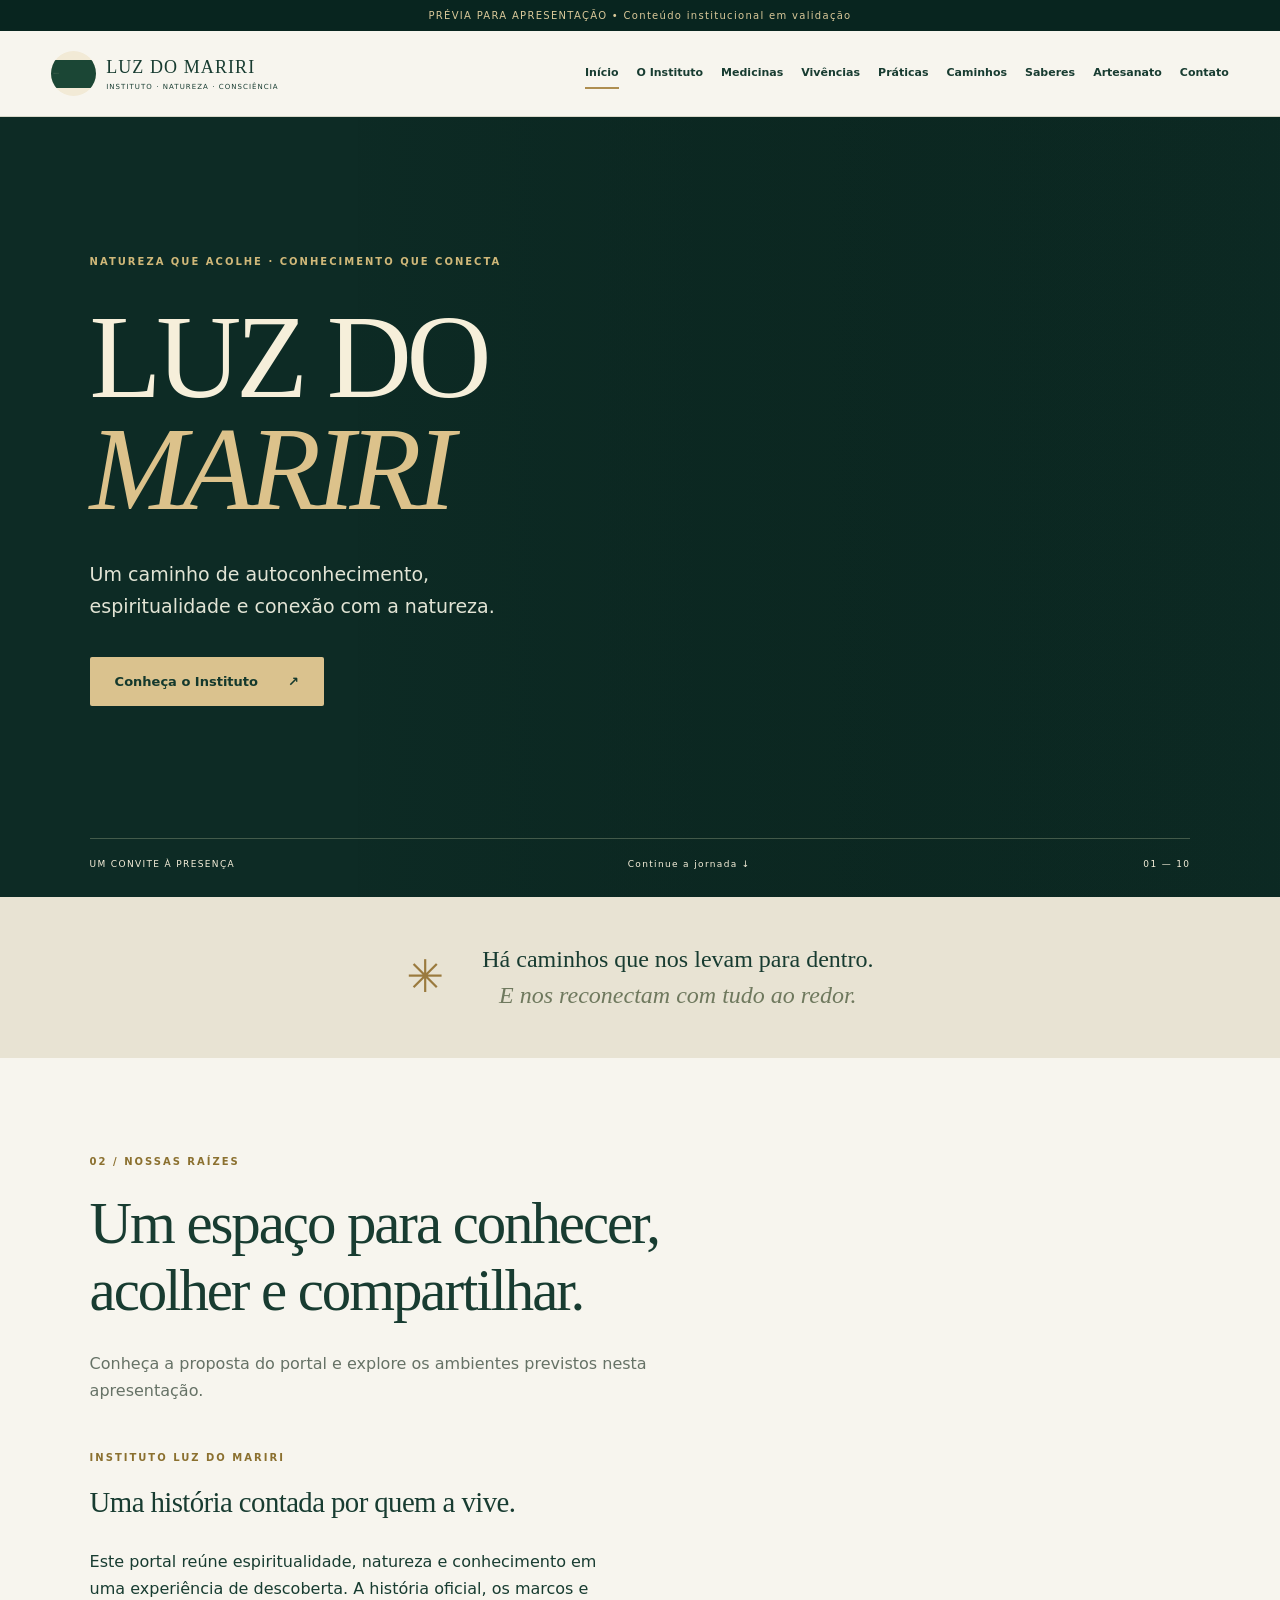
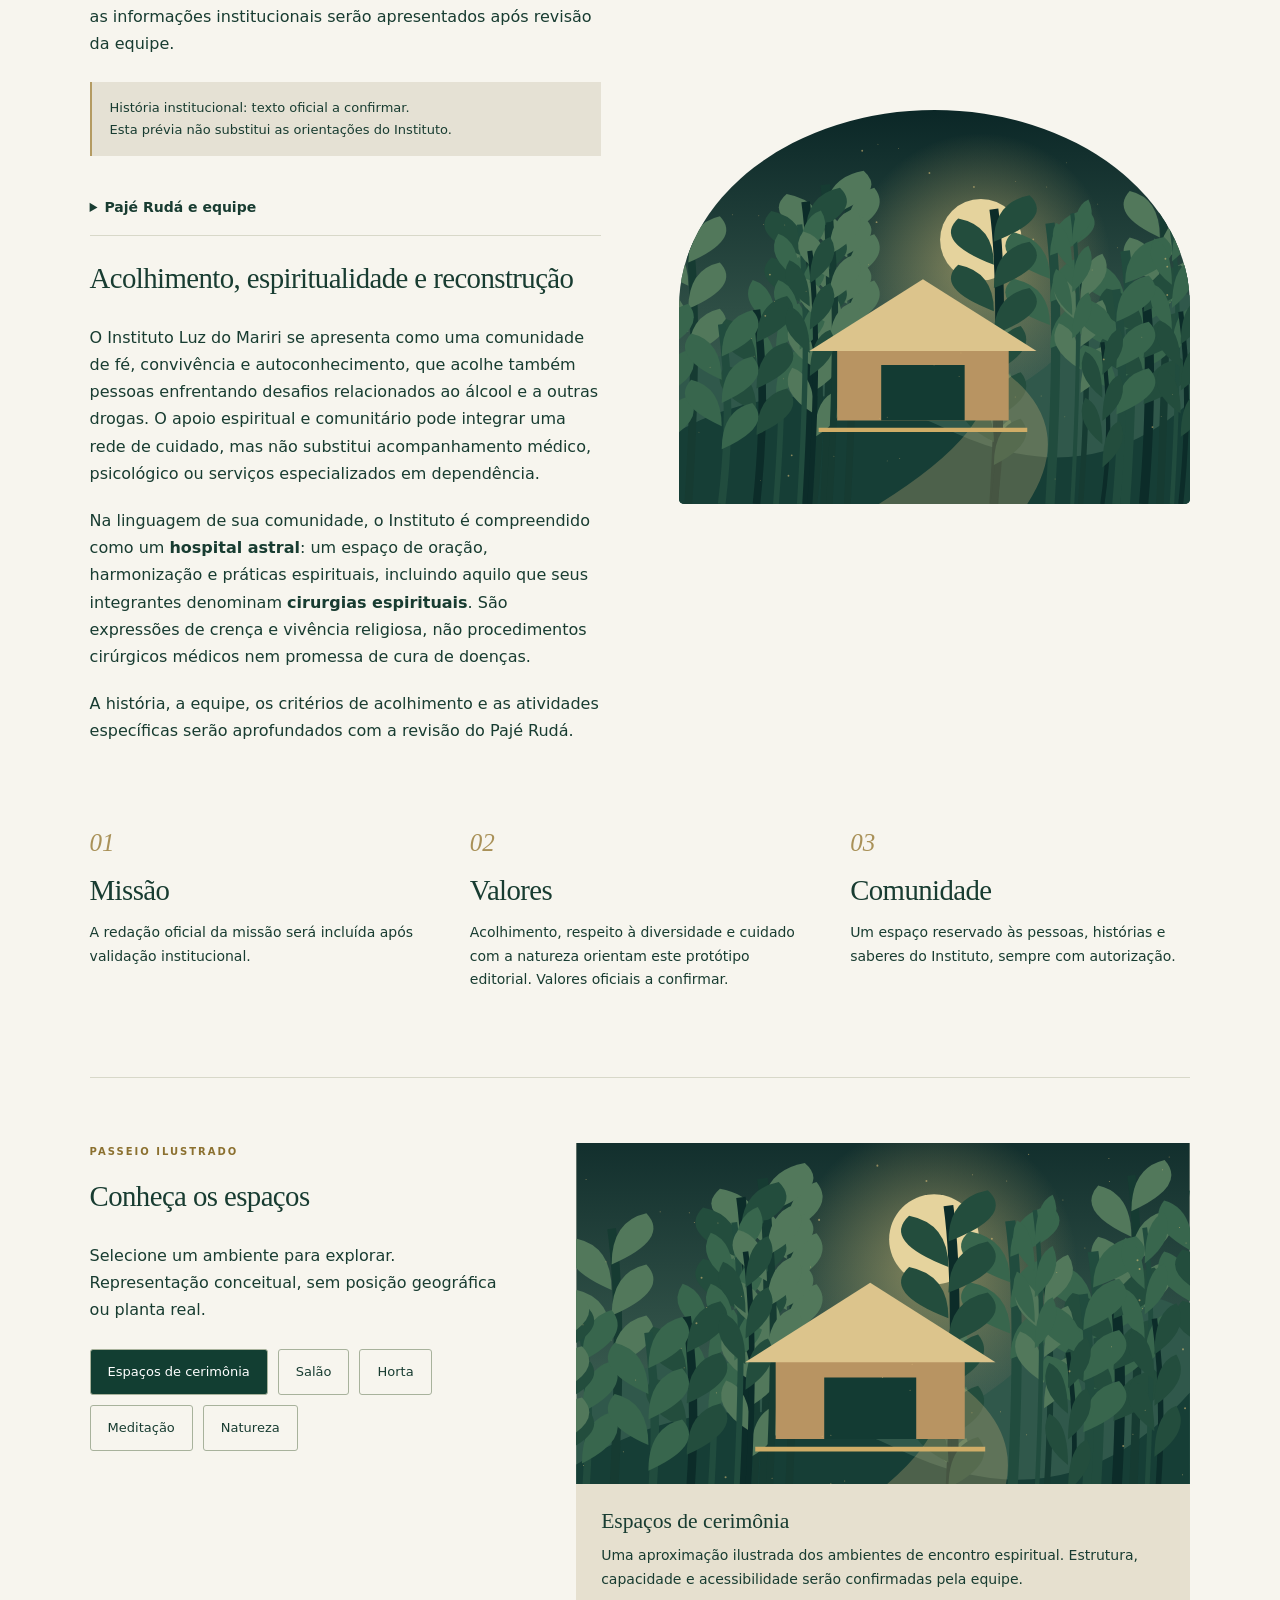
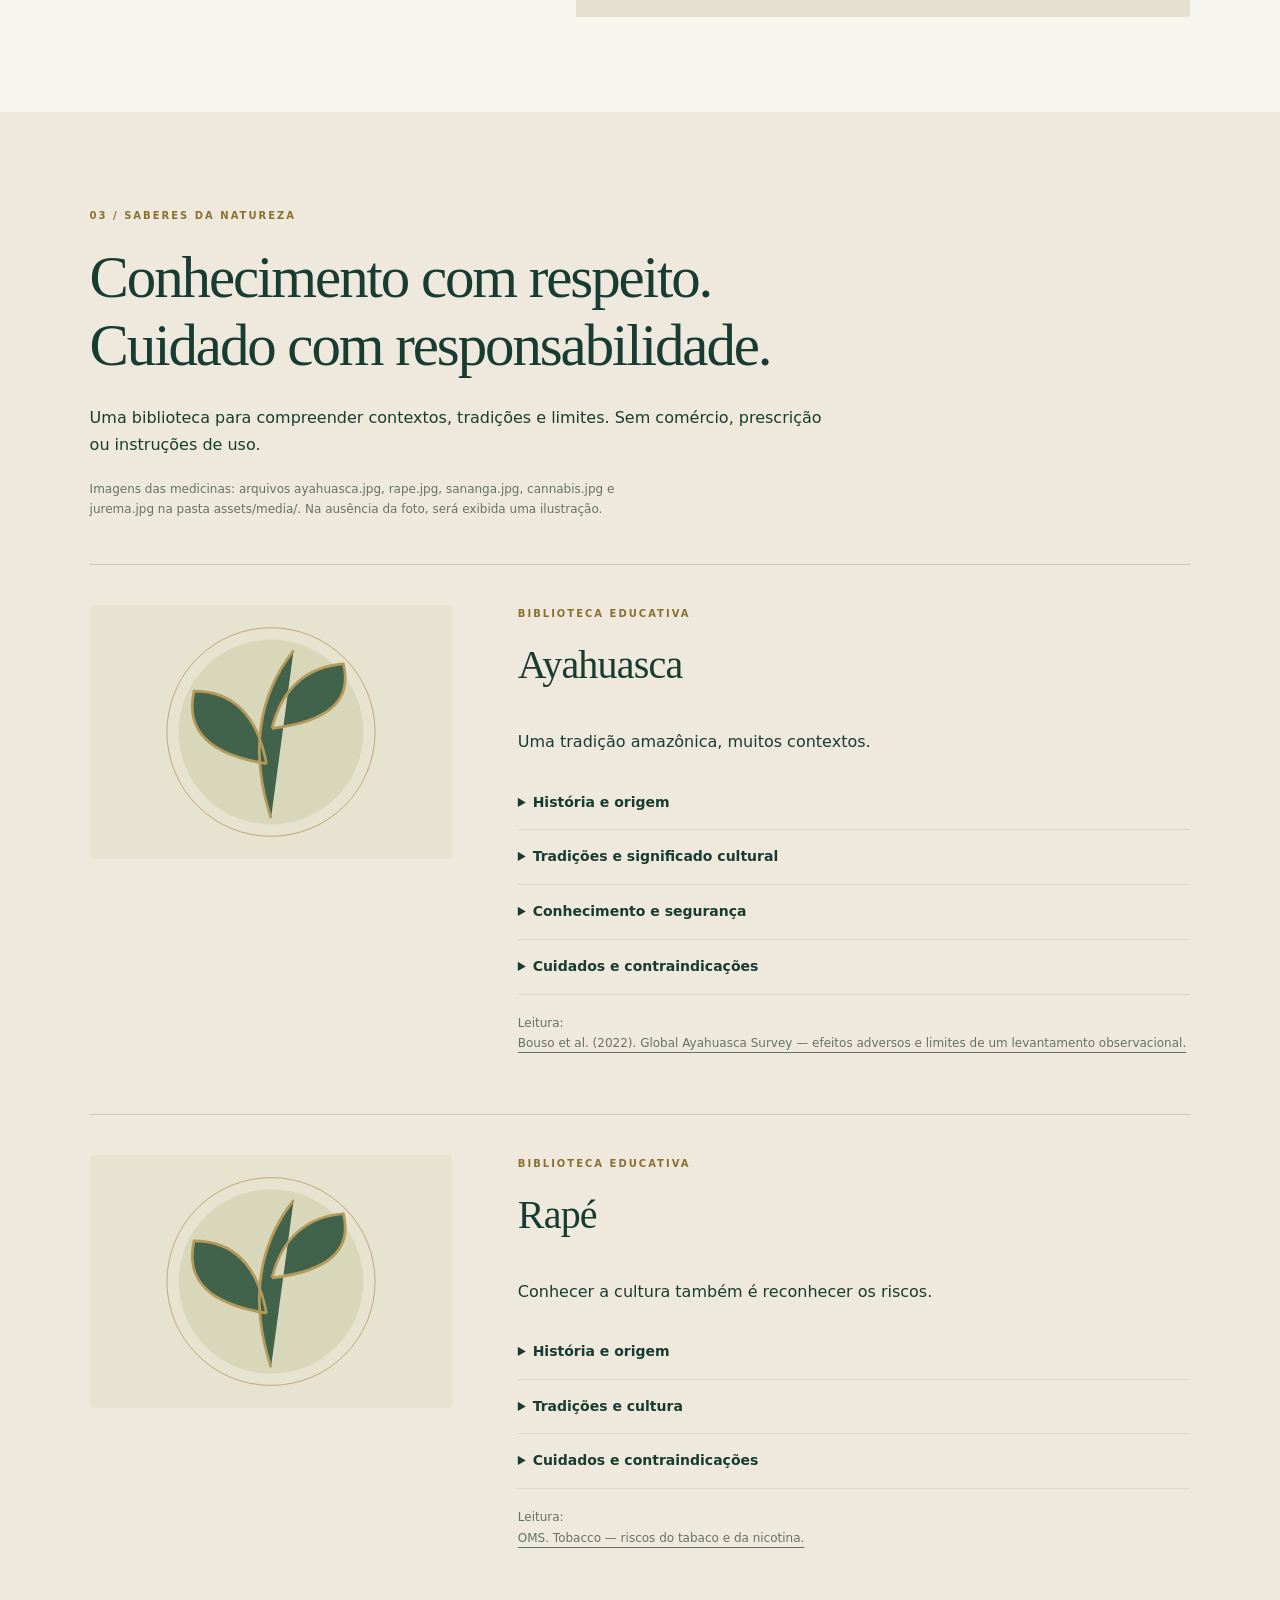
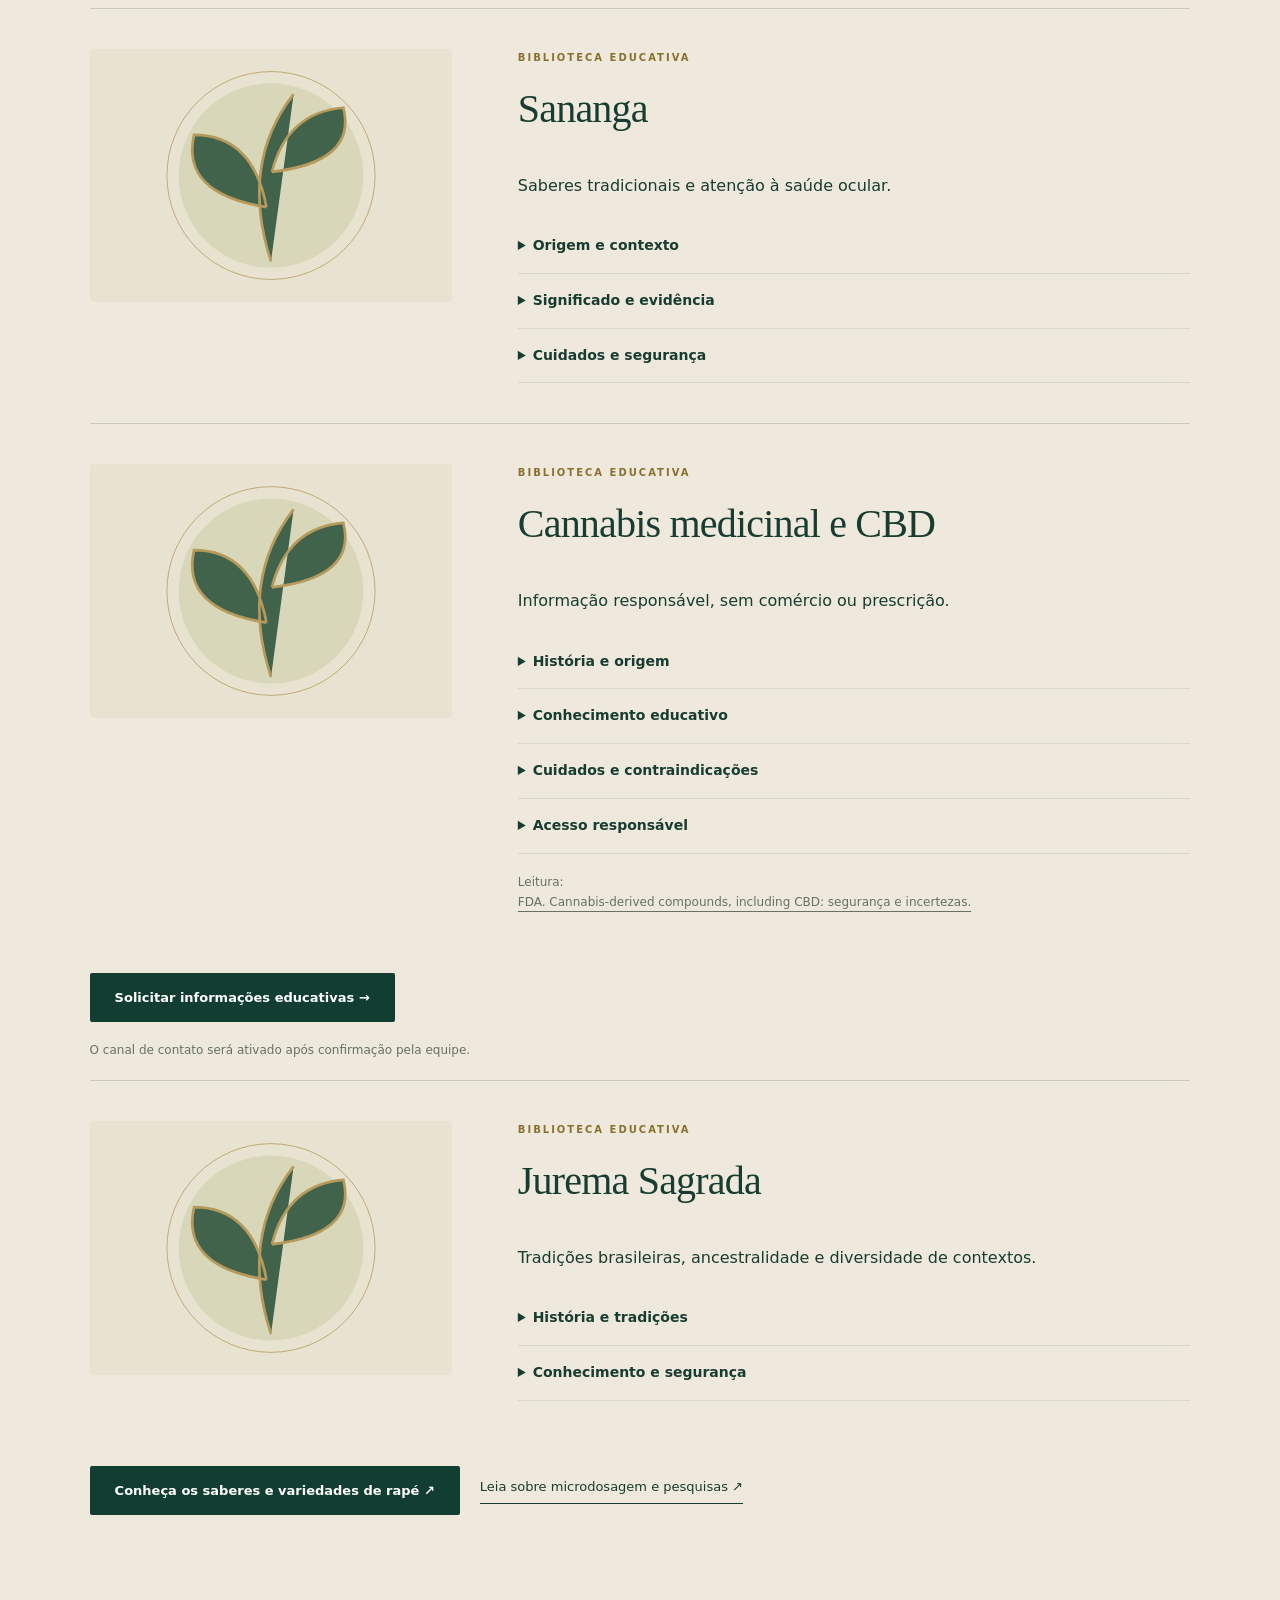
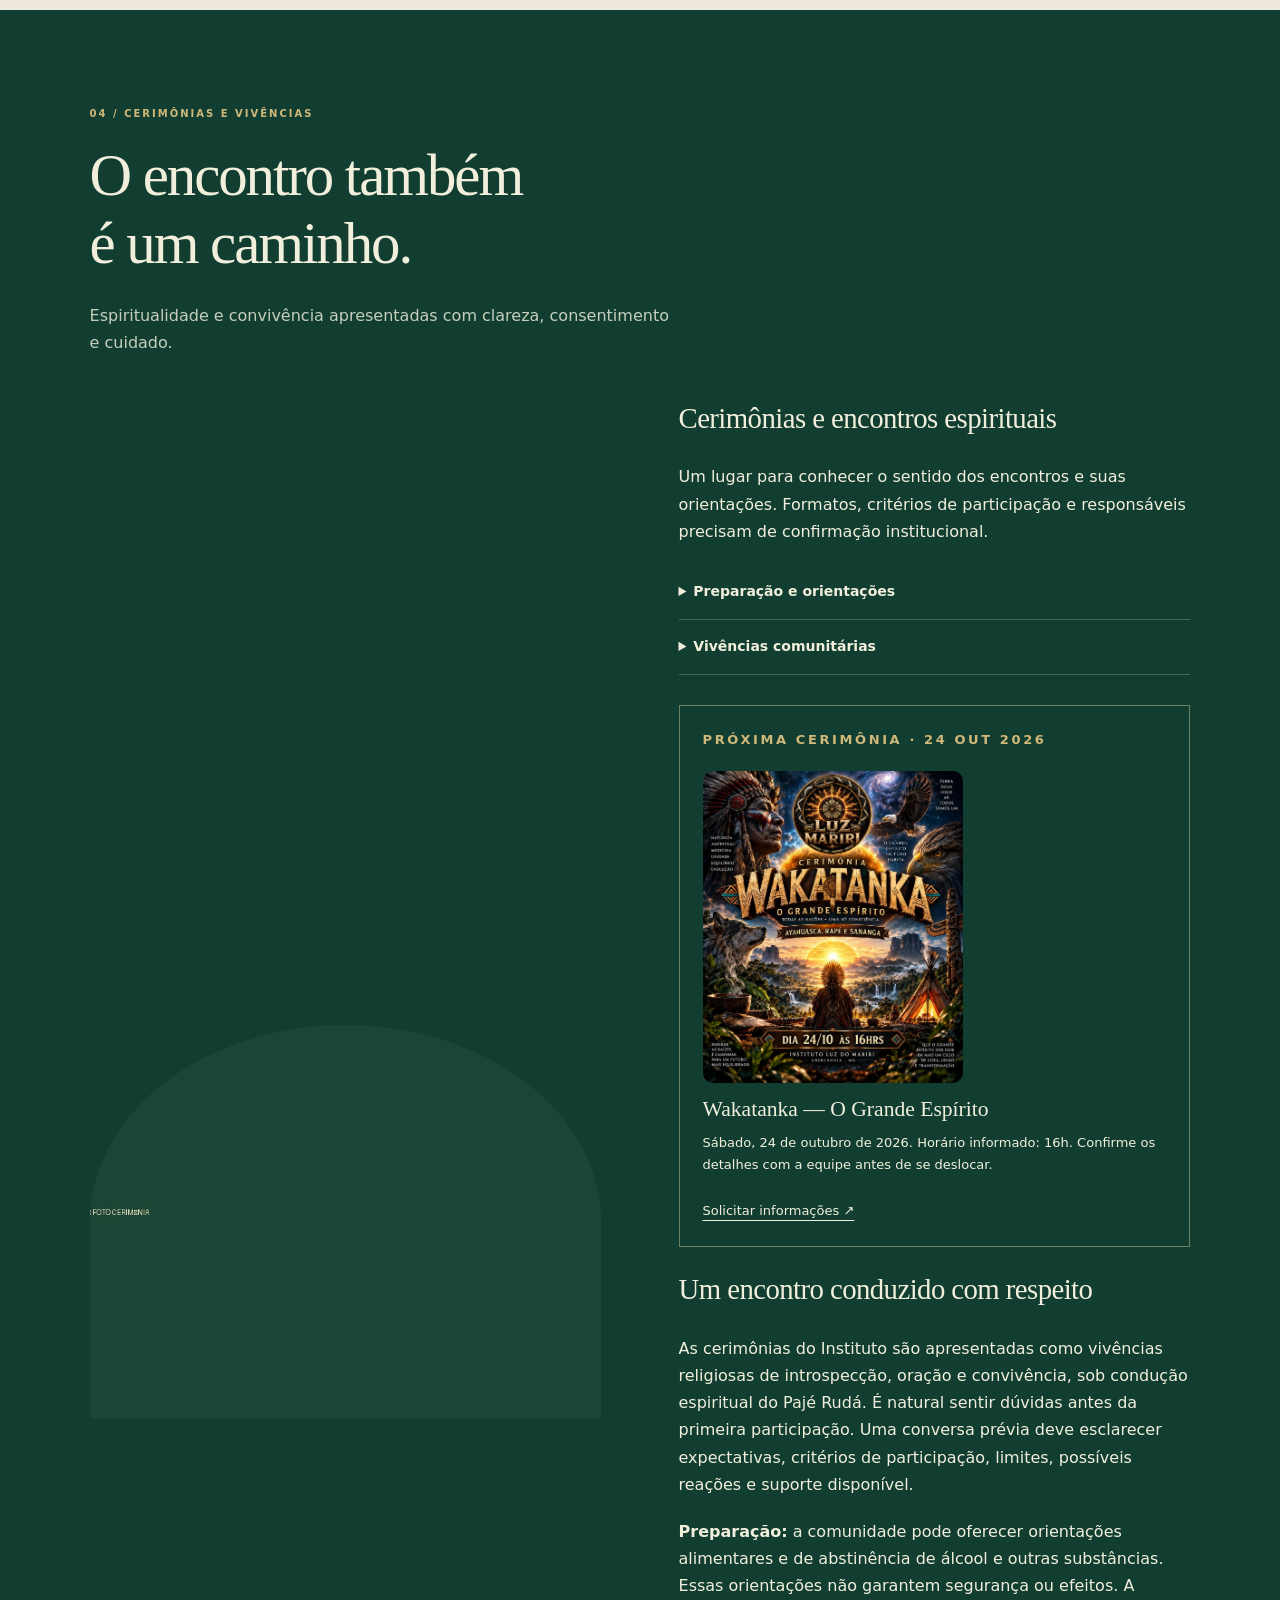
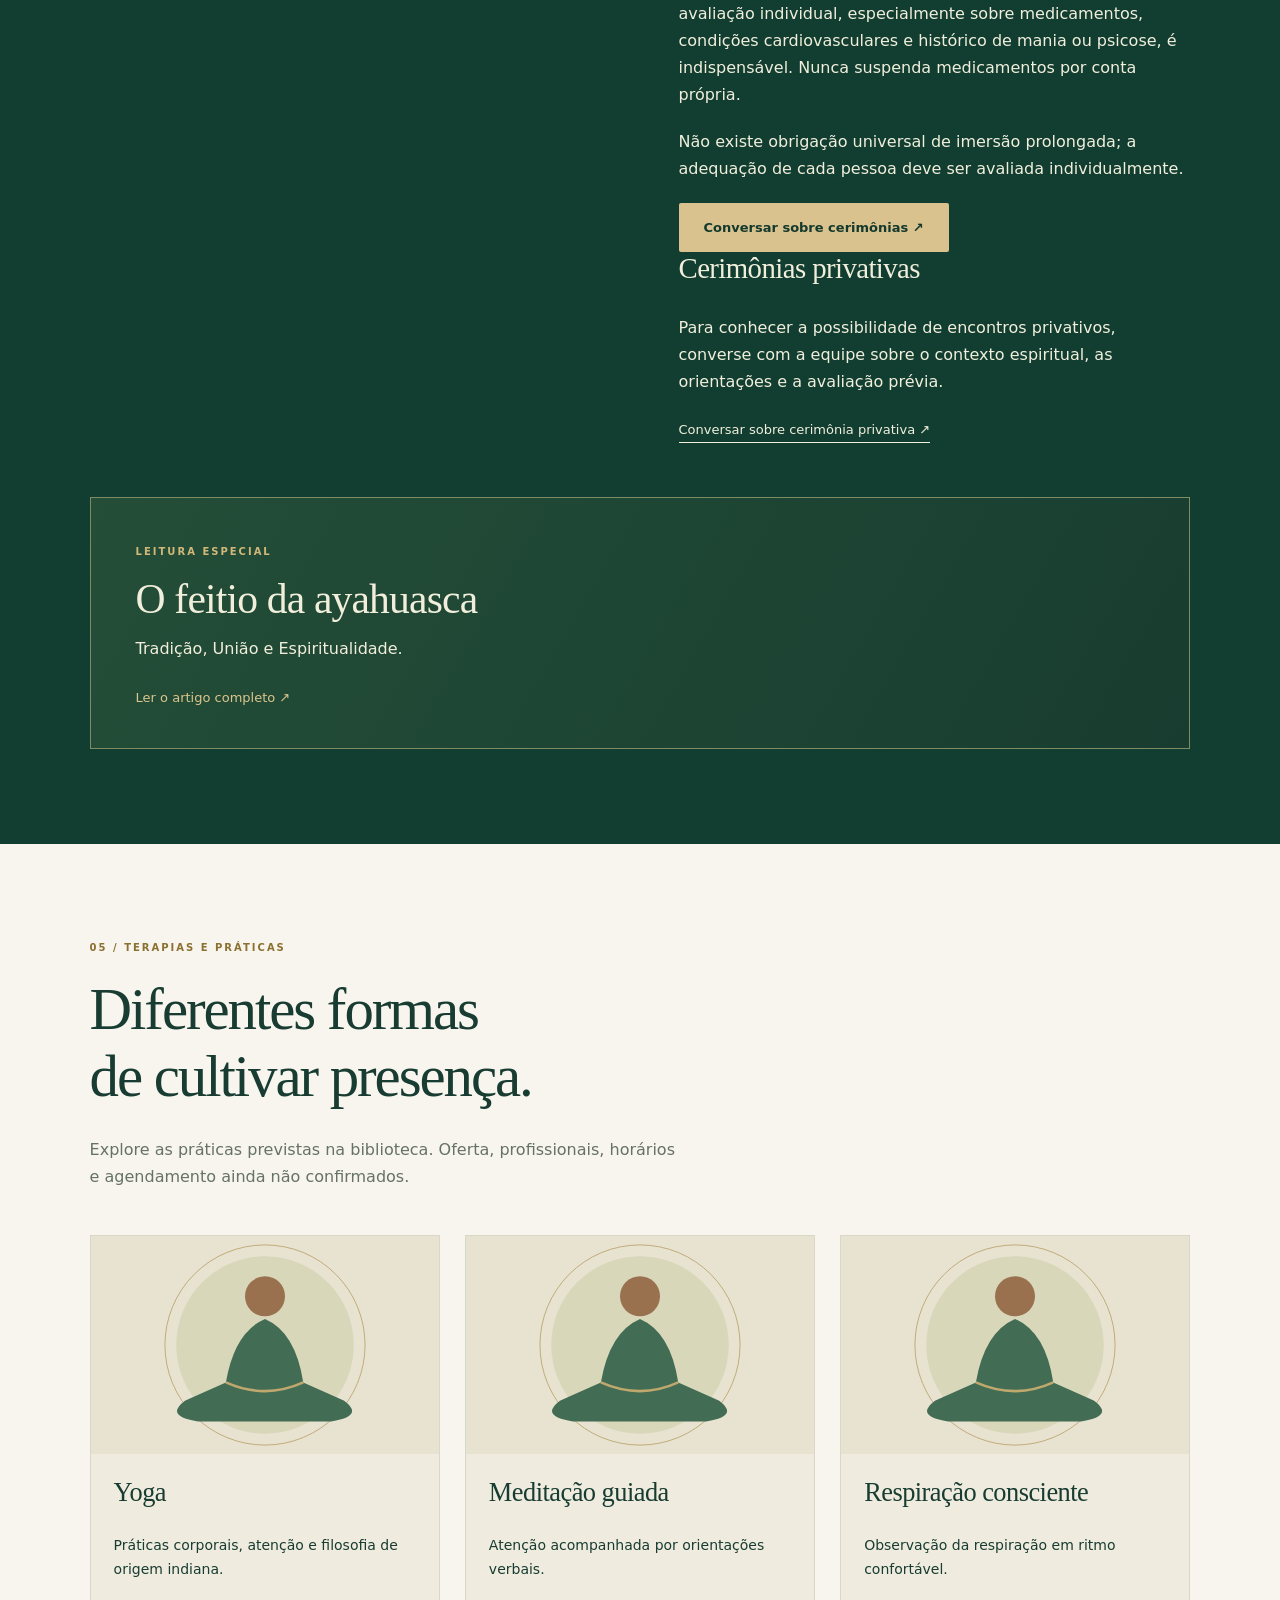
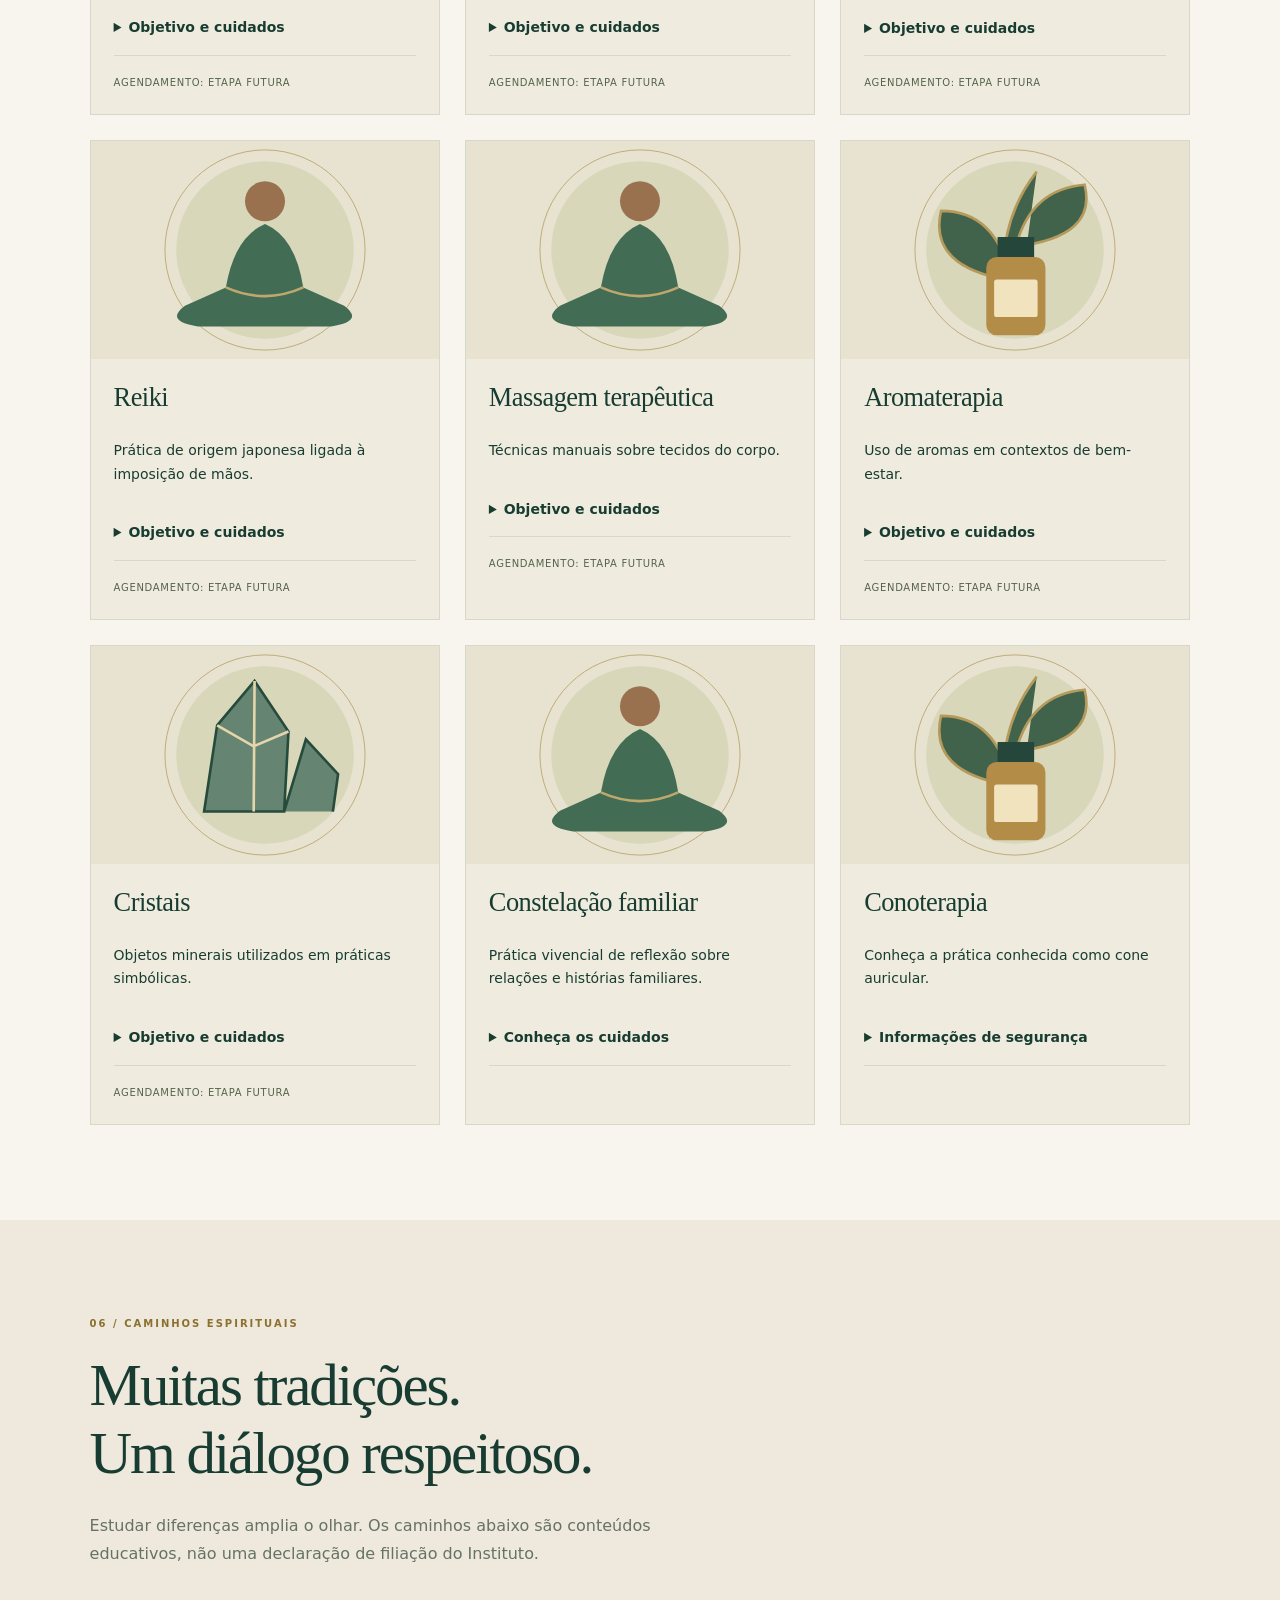
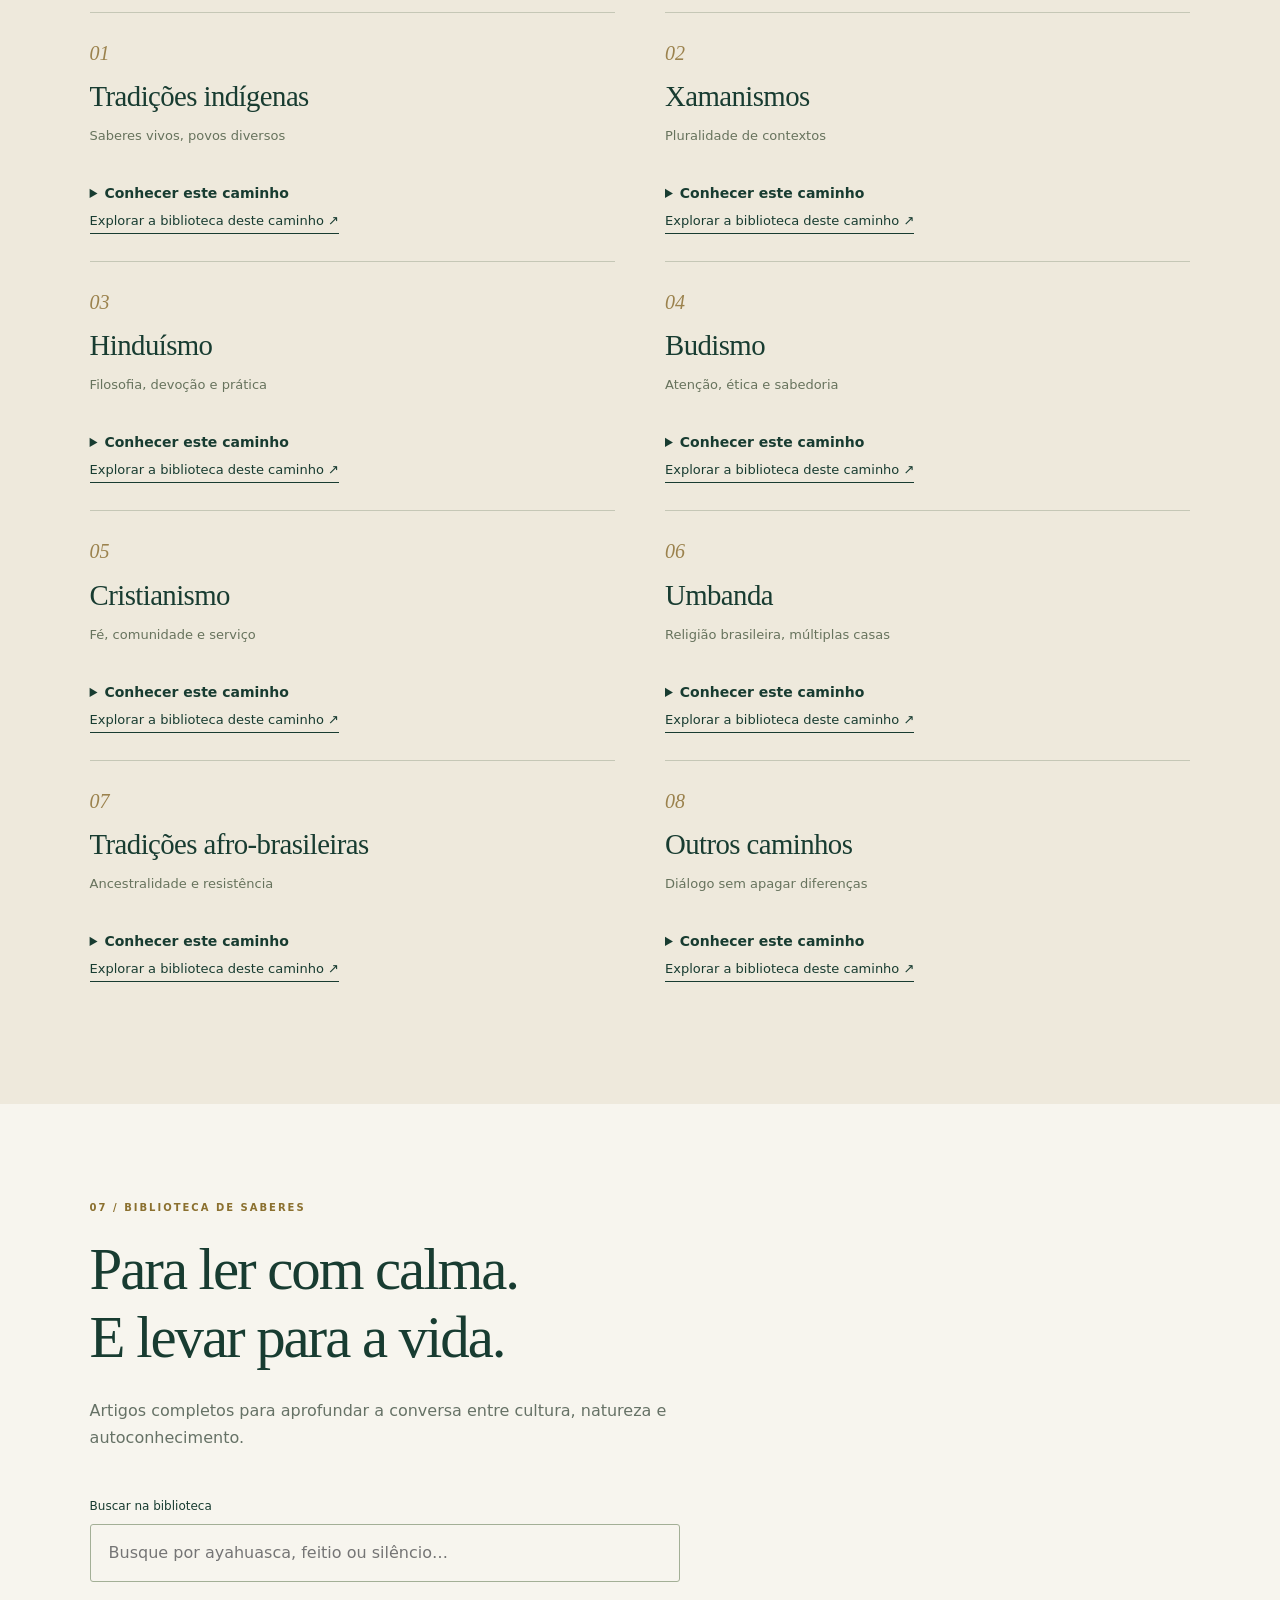
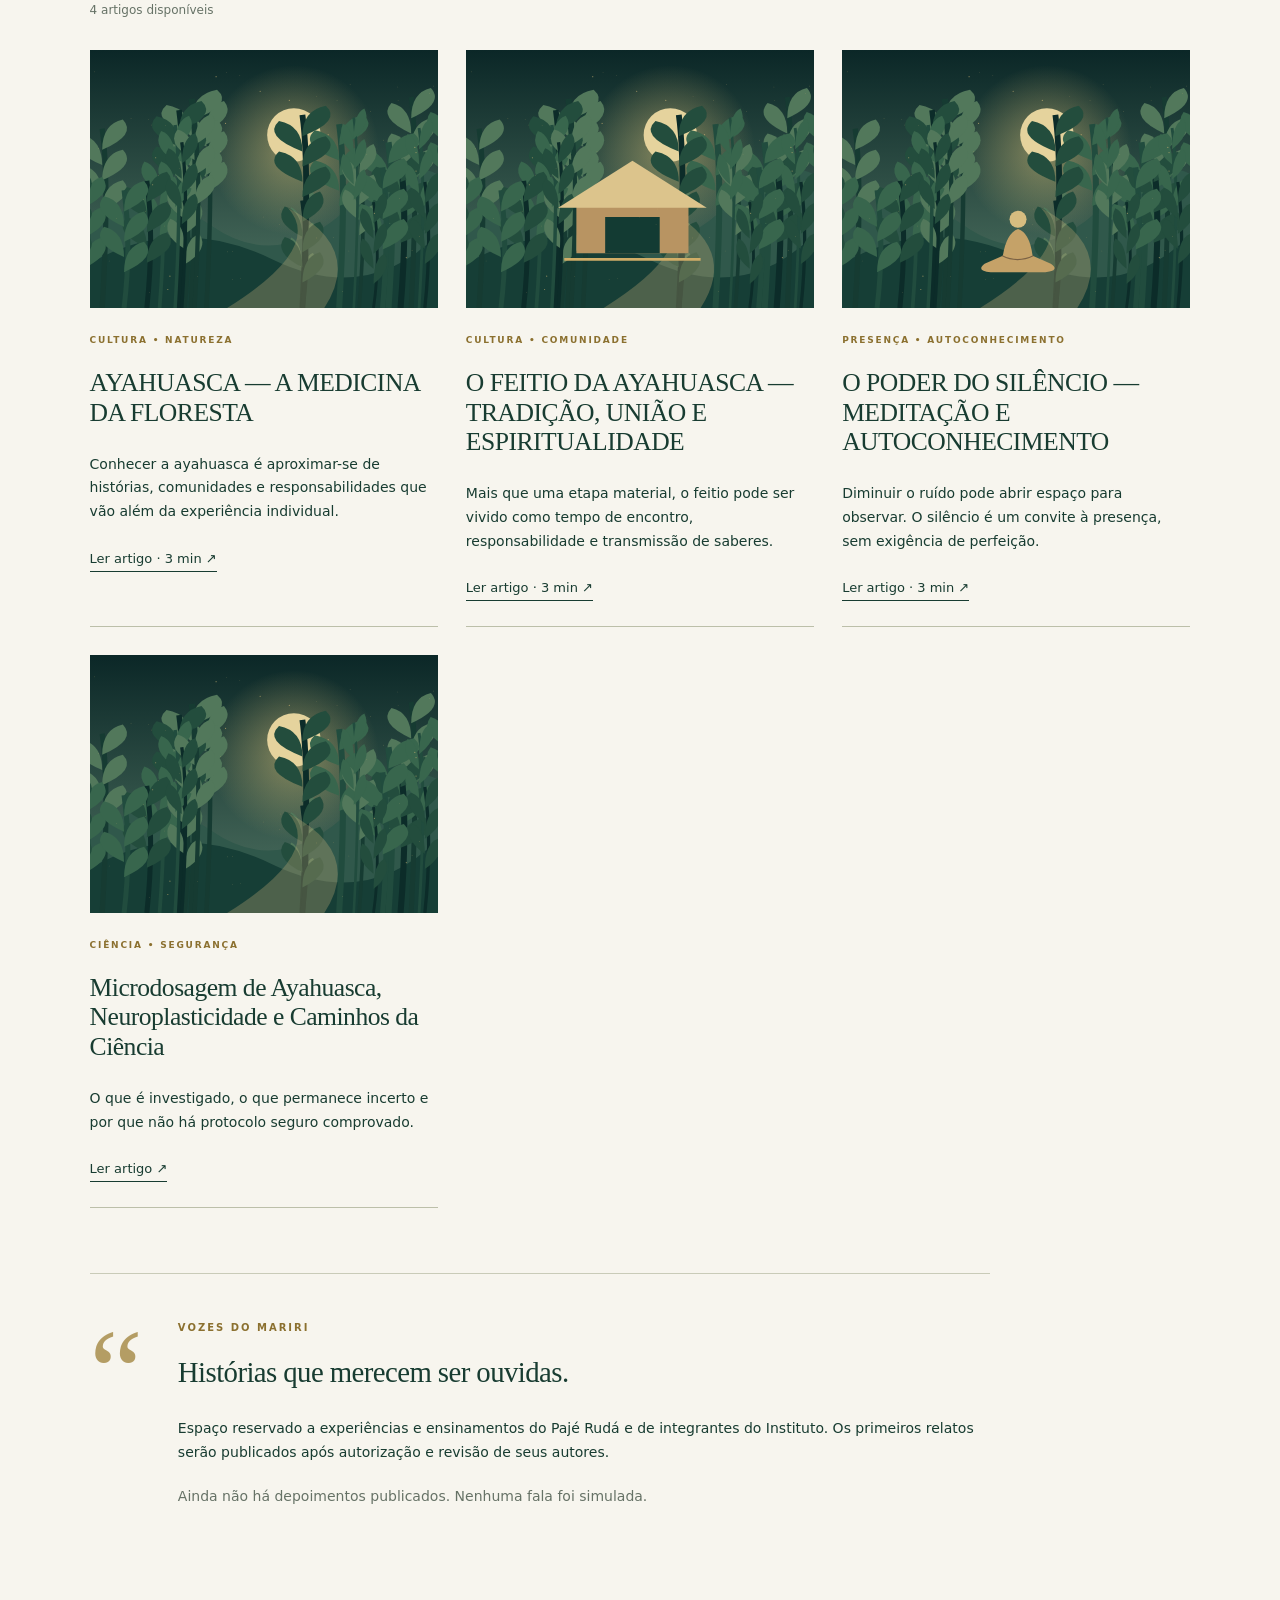
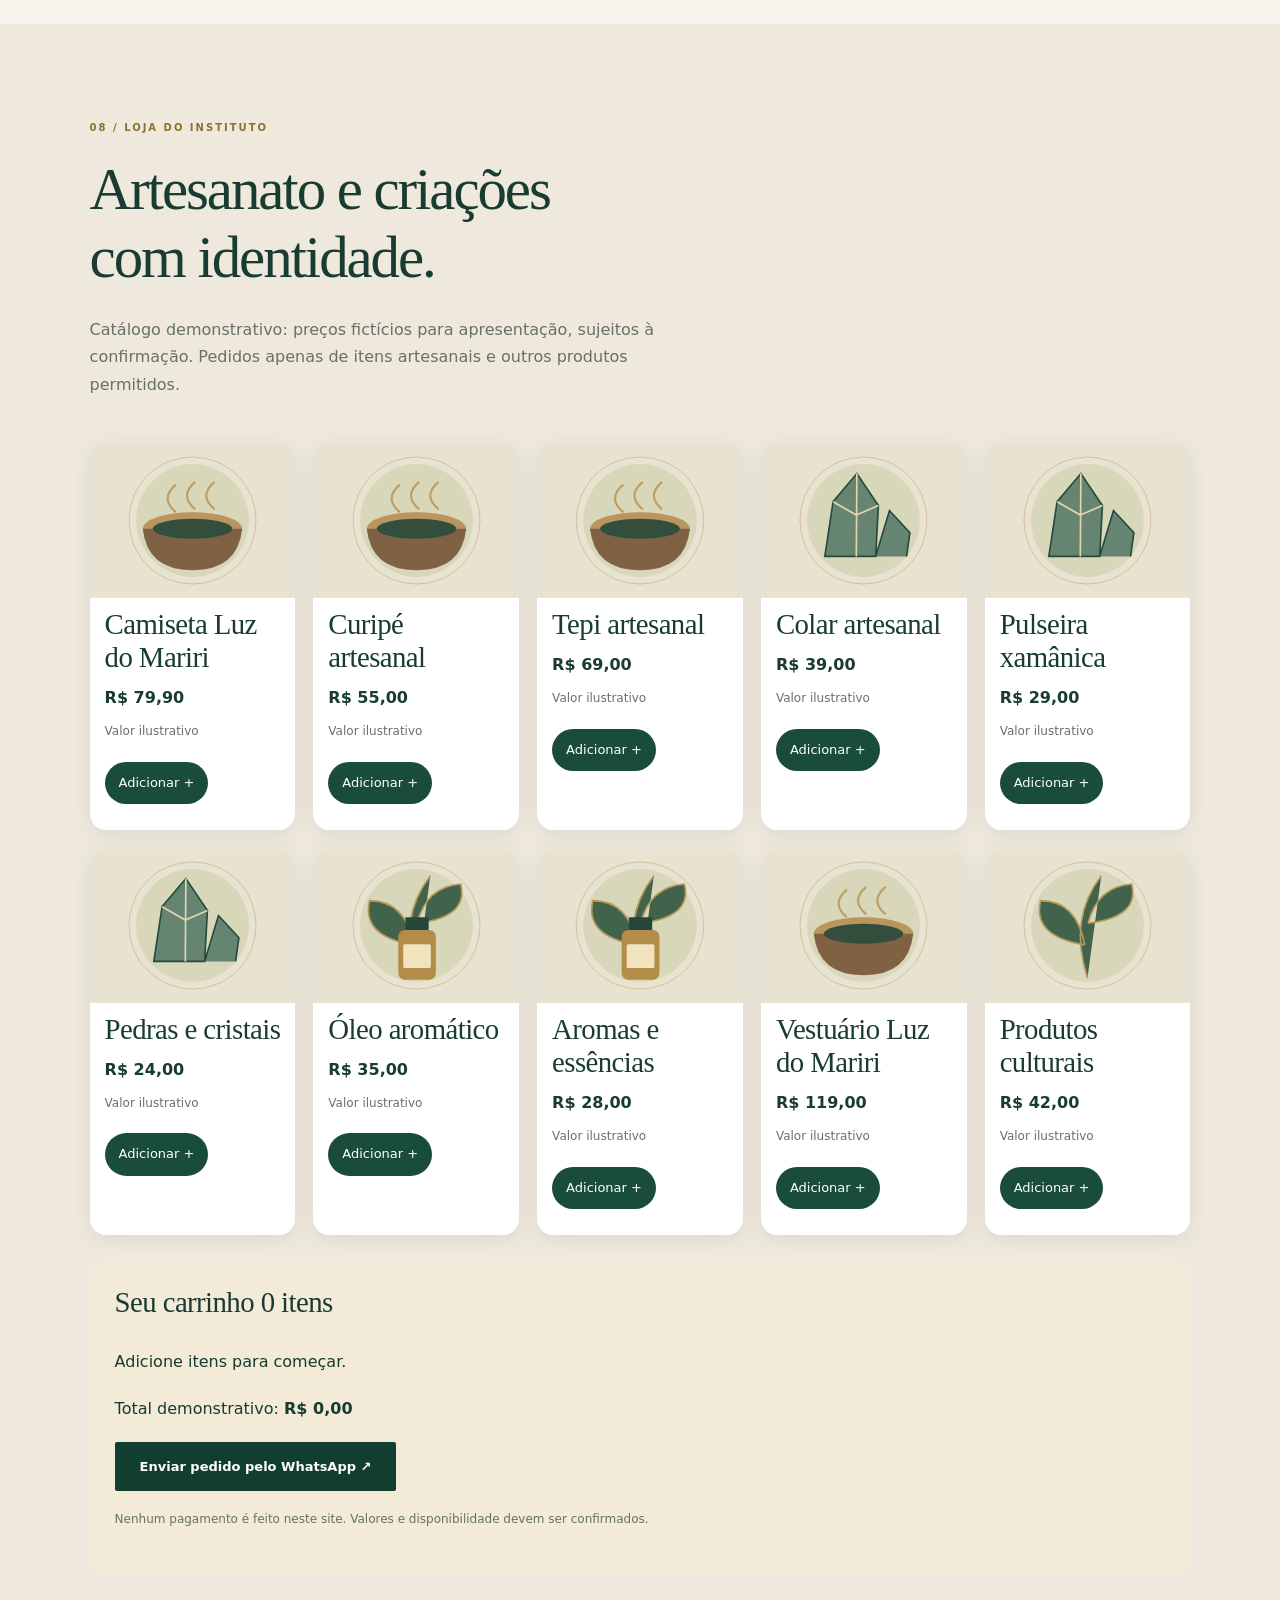
==== index.html @ 5549c4c9 "Add files via upload" ====
<!DOCTYPE html>

<html lang="pt-BR"><head><meta charset="utf-8"/><meta content="width=device-width, initial-scale=1" name="viewport"/><meta content="Um caminho de autoconhecimento, espiritualidade e conexão com a natureza. Explore o Instituto, a biblioteca." name="description"/><meta content="#123e32" name="theme-color"/><meta content="Portal Instituto Luz do Mariri | Luz do Mariri" property="og:title"/><meta content="Um caminho de autoconhecimento, espiritualidade e conexão com a natureza. Explore o Instituto, a biblioteca." property="og:description"/><meta content="website" property="og:type"/><title>Portal Instituto Luz do Mariri | Luz do Mariri</title><link href="assets/illustrations/leaf.svg" rel="icon" type="image/svg+xml"/><link href="css/style.css" rel="stylesheet"/><script defer="" src="js/app.js"></script></head><body><a class="skip" href="#conteudo">Pular para o conteúdo</a><div class="prototype">PRÉVIA PARA APRESENTAÇÃO <span>• Conteúdo institucional em validação</span></div><header class="site-header"><a class="brand" href="index.html"><img alt="Logotipo Luz do Mariri" class="brand-logo" data-fallback="assets/media/logo-mariri.jpg" height="560" src="assets/media/logo.jpg" width="900"/><span>LUZ DO MARIRI<small>INSTITUTO · NATUREZA · CONSCIÊNCIA</small></span></a><button aria-controls="menu" aria-expanded="false" class="menu-toggle">Menu ☰</button><nav aria-label="Navegação principal" id="menu"><a href="index.html#inicial">Início</a><a href="index.html#instituto">O Instituto</a><a href="index.html#medicinas">Medicinas</a><a href="index.html#vivencias">Vivências</a><a href="index.html#praticas">Práticas</a><a href="index.html#caminhos">Caminhos</a><a href="index.html#biblioteca">Saberes</a><a href="index.html#artesanato">Artesanato</a><a href="index.html#contato">Contato</a></nav></header><main id="conteudo"><section class="hero" id="inicial"><div aria-label="Paisagem natural em fotografia ilustrativa" class="hero-art" role="img"></div><div class="hero-content"><p class="eyebrow">NATUREZA QUE ACOLHE · CONHECIMENTO QUE CONECTA</p><h1>LUZ DO<br/><em>MARIRI</em></h1><p>Um caminho de autoconhecimento, espiritualidade e conexão com a natureza.</p><div class="actions"><a class="button" href="#instituto">Conheça o Instituto <span>↗</span></a></div></div><div class="hero-foot"><span>UM CONVITE À PRESENÇA</span><a href="#instituto">Continue a jornada ↓</a><span>01 — 10</span></div></section><div class="manifesto"><span>✳</span><p>Há caminhos que nos levam para dentro.<br/><em>E nos reconectam com tudo ao redor.</em></p></div><section class="section light" id="instituto"><div class="section-heading"><p class="eyebrow">02 / Nossas raízes</p><h2>Um espaço para conhecer,<br/>acolher e compartilhar.</h2><p>Conheça a proposta do portal e explore os ambientes previstos nesta apresentação.</p></div><div class="split"><div><p class="eyebrow">INSTITUTO LUZ DO MARIRI</p><h3>Uma história contada por quem a vive.</h3><p>Este portal reúne espiritualidade, natureza e conhecimento em uma experiência de descoberta. A história oficial, os marcos e as informações institucionais serão apresentados após revisão da equipe.</p><div class="note">História institucional: texto oficial a confirmar.<br/>Esta prévia não substitui as orientações do Instituto.</div><details><summary>Pajé Rudá e equipe</summary><div><p>Pajé Rudá é a referência indicada para a apresentação deste projeto. Sua biografia, imagem e os perfis dos integrantes serão incluídos com validação e autorização. Não há retratos ou depoimentos simulados nesta versão.</p></div></details><div class="institutional-extra"><h3>Acolhimento, espiritualidade e reconstrução</h3><p>O Instituto Luz do Mariri se apresenta como uma comunidade de fé, convivência e autoconhecimento, que acolhe também pessoas enfrentando desafios relacionados ao álcool e a outras drogas. O apoio espiritual e comunitário pode integrar uma rede de cuidado, mas não substitui acompanhamento médico, psicológico ou serviços especializados em dependência.</p><p>Na linguagem de sua comunidade, o Instituto é compreendido como um <strong>hospital astral</strong>: um espaço de oração, harmonização e práticas espirituais, incluindo aquilo que seus integrantes denominam <strong>cirurgias espirituais</strong>. São expressões de crença e vivência religiosa, não procedimentos cirúrgicos médicos nem promessa de cura de doenças.</p><p>A história, a equipe, os critérios de acolhimento e as atividades específicas serão aprofundados com a revisão do Pajé Rudá.</p></div></div><img alt="Representação artística de um espaço de encontro na floresta, não é uma imagem real do Instituto" class="rounded" height="850" loading="lazy" src="assets/illustrations/temple.svg" width="1200"/></div><div class="values" id="valores"><div><span>01</span><h3>Missão</h3><p>A redação oficial da missão será incluída após validação institucional.</p></div><div><span>02</span><h3>Valores</h3><p>Acolhimento, respeito à diversidade e cuidado com a natureza orientam este protótipo editorial. Valores oficiais a confirmar.</p></div><div><span>03</span><h3>Comunidade</h3><p>Um espaço reservado às pessoas, histórias e saberes do Instituto, sempre com autorização.</p></div></div><div class="tour"><div><p class="eyebrow">PASSEIO ILUSTRADO</p><h3>Conheça os espaços</h3><p>Selecione um ambiente para explorar. Representação conceitual, sem posição geográfica ou planta real.</p><div aria-label="Ambientes" class="tour-tabs" role="group"><button aria-pressed="true" data-space="cerimonia">Espaços de cerimônia</button><button aria-pressed="false" data-space="salao">Salão</button><button aria-pressed="false" data-space="horta">Horta</button><button aria-pressed="false" data-space="meditacao">Meditação</button><button aria-pressed="false" data-space="natureza">Natureza</button></div></div><div class="tour-scene"><img alt="Espaço de cerimônia conceitual" height="850" id="tour-image" src="assets/illustrations/temple.svg" width="1200"/><div aria-live="polite" id="tour-description"><h4>Espaços de cerimônia</h4><p>Uma aproximação ilustrada dos ambientes de encontro espiritual. Estrutura, capacidade e acessibilidade serão confirmadas pela equipe.</p></div></div></div></section><section class="section cream" id="medicinas"><div class="section-heading"><p class="eyebrow">03 / Saberes da natureza</p><h2>Conhecimento com respeito.<br/>Cuidado com responsabilidade.</h2><p>Uma biblioteca para compreender contextos, tradições e limites. Sem comércio, prescrição ou instruções de uso.</p><p class="fine media-help">Imagens das medicinas: arquivos ayahuasca.jpg, rape.jpg, sananga.jpg, cannabis.jpg e jurema.jpg na pasta assets/media/. Na ausência da foto, será exibida uma ilustração.</p></div><article class="medicine"><img alt="Imagem educativa sobre Ayahuasca" data-fallback="assets/illustrations/leaf.svg" height="280" loading="lazy" src="assets/media/ayahuasca.jpg" width="400"/><div><p class="eyebrow">Biblioteca educativa</p><h3>Ayahuasca</h3><p>Uma tradição amazônica, muitos contextos.</p><details><summary>História e origem</summary><div><p>Bebida psicoativa de origem amazônica, associada a diferentes povos e territórios. Seus usos têm trajetórias próprias; não existe uma única tradição indígena que represente todas as demais. No Brasil, também integra caminhos religiosos que se organizaram no século XX.</p></div></details><details><summary>Tradições e significado cultural</summary><div><p>Em determinadas comunidades, participa de rituais de aprendizagem, espiritualidade e vínculos coletivos. Os sentidos atribuídos à experiência dependem da cultura, da comunidade e da história de cada pessoa. A expressão “medicina” tem aqui sentido tradicional, sem promessa de tratamento.</p></div></details><details><summary>Conhecimento e segurança</summary><div><p>Pode produzir alterações intensas de percepção e emoções. Há relatos de náusea, vômito e sofrimento psicológico. Pesquisas clínicas não permitem garantir benefício individual nem transformar uma cerimônia em tratamento médico.</p></div></details><details><summary>Cuidados e contraindicações</summary><div><p>Há risco de interações graves com medicamentos e outras substâncias. Histórico de psicose ou mania, condições cardiovasculares, gestação e amamentação exigem atenção clínica; esta página não determina aptidão. Não interrompa medicações para participar. Procure avaliação profissional e informações sobre triagem, acompanhamento e resposta a emergências.</p></div></details><p class="fine">Leitura: <a href="https://journals.plos.org/globalpublichealth/article?id=10.1371/journal.pgph.0000438" rel="noopener noreferrer" target="_blank">Bouso et al. (2022). Global Ayahuasca Survey — efeitos adversos e limites de um levantamento observacional.</a></p></div></article><article class="medicine"><img alt="Imagem educativa sobre Rapé" data-fallback="assets/illustrations/leaf.svg" height="280" loading="lazy" src="assets/media/rape.jpg" width="400"/><div><p class="eyebrow">Biblioteca educativa</p><h3>Rapé</h3><p>Conhecer a cultura também é reconhecer os riscos.</p><details><summary>História e origem</summary><div><p>O termo abrange preparados distintos em contextos indígenas e outros espaços. Algumas formulações contêm tabaco; composição e significados variam entre povos. Conhecimentos específicos pertencem às suas comunidades de origem.</p></div></details><details><summary>Tradições e cultura</summary><div><p>Pode integrar práticas cerimoniais e modos próprios de transmissão de saberes. Uma apresentação genérica não substitui a escuta de representantes das tradições nem autoriza reproduzir seus ritos.</p></div></details><details><summary>Cuidados e contraindicações</summary><div><p>Quando contém tabaco, expõe à nicotina e pode causar dependência, irritação e efeitos cardiovasculares. Não se presume segurança pela origem natural. Gestantes, lactantes e pessoas com problemas cardíacos ou respiratórios devem buscar avaliação de saúde. Não compartilhamos técnicas de aplicação nem indicações terapêuticas.</p></div></details><p class="fine">Leitura: <a href="https://www.who.int/news-room/fact-sheets/detail/tobacco" rel="noopener noreferrer" target="_blank">OMS. Tobacco — riscos do tabaco e da nicotina.</a></p></div></article><article class="medicine"><img alt="Imagem educativa sobre Sananga" data-fallback="assets/illustrations/leaf.svg" height="280" loading="lazy" src="assets/media/sananga.jpg" width="400"/><div><p class="eyebrow">Biblioteca educativa</p><h3>Sananga</h3><p>Saberes tradicionais e atenção à saúde ocular.</p><details><summary>Origem e contexto</summary><div><p>Nome utilizado para preparados vegetais associados a determinadas tradições amazônicas. Identificação botânica, composição e práticas variam. Não é adequado atribuir o mesmo uso a todos os povos indígenas.</p></div></details><details><summary>Significado e evidência</summary><div><p>Relatos tradicionais e explicações espirituais precisam ser apresentados como tais. Não há base aqui para afirmar que trate doenças oculares, melhore a visão ou produza limpeza clínica.</p></div></details><details><summary>Cuidados e segurança</summary><div><p>Preparados não estéreis nos olhos podem causar lesões e infecções. Dor intensa não comprova benefício. Não recomendamos aplicação ocular. Em caso de dor persistente, alteração visual ou irritação, procure atendimento oftalmológico. Doenças oculares e cirurgias prévias tornam a avaliação profissional especialmente importante.</p></div></details></div></article><article class="medicine"><img alt="Imagem educativa sobre Cannabis medicinal e CBD" data-fallback="assets/illustrations/leaf.svg" height="280" loading="lazy" src="assets/media/cannabis.jpg" width="400"/><div><p class="eyebrow">Biblioteca educativa</p><h3>Cannabis medicinal e CBD</h3><p>Informação responsável, sem comércio ou prescrição.</p><details><summary>História e origem</summary><div><p>Cannabis tem uma longa história de uso em diferentes regiões. O debate medicinal contemporâneo envolve produtos de composição definida, pesquisa e regulação; é distinto dos diversos usos culturais da planta.</p></div></details><details><summary>Conhecimento educativo</summary><div><p>CBD e THC são compostos diferentes. As evidências dependem da indicação, do produto e da população estudada. Um resultado com medicamento específico não pode ser generalizado para qualquer óleo ou condição.</p></div></details><details><summary>Cuidados e contraindicações</summary><div><p>CBD pode causar efeitos adversos, lesão hepática e interações medicamentosas. Produtos com THC podem afetar atenção e saúde mental. Gestação, amamentação, condições hepáticas e uso de outros medicamentos requerem orientação clínica. Não dirija sob efeitos que comprometam a atenção.</p></div></details><details><summary>Acesso responsável</summary><div><p>Esta biblioteca não prescreve, vende ou intermedeia produtos. Requisitos brasileiros de acesso devem ser conferidos nas orientações atuais da Anvisa e com profissional habilitado.</p></div></details><p class="fine">Leitura: <a href="https://www.fda.gov/consumers/consumer-updates/what-you-need-know-and-what-were-working-find-out-about-products-containing-cannabis-or-cannabis" rel="noopener noreferrer" target="_blank">FDA. Cannabis-derived compounds, including CBD: segurança e incertezas.</a></p></div></article><a class="button dark" href="#contato">Solicitar informações educativas →</a><p class="fine">O canal de contato será ativado após confirmação pela equipe.</p><article class="medicine"><img alt="Imagem educativa sobre Jurema Sagrada" data-fallback="assets/illustrations/leaf.svg" height="560" loading="lazy" src="assets/media/jurema.jpg" width="900"/><div><p class="eyebrow">Biblioteca educativa</p><h3>Jurema Sagrada</h3><p>Tradições brasileiras, ancestralidade e diversidade de contextos.</p><details><summary>História e tradições</summary><div><p>A Jurema Sagrada integra tradições religiosas e culturais brasileiras, especialmente do Nordeste. Suas expressões são diversas e merecem estudo atento às comunidades e aos seus próprios ensinamentos.</p></div></details><details><summary>Conhecimento e segurança</summary><div><p>As plantas e preparações associadas ao nome jurema não são todas equivalentes. Seus contextos religiosos não constituem indicação clínica; substâncias psicoativas podem apresentar riscos e interações.</p></div></details></div></article><div class="feature-actions"><a class="button dark" href="pages/rapes.html">Conheça os saberes e variedades de rapé ↗</a><a class="text-link" href="pages/microdosagem.html">Leia sobre microdosagem e pesquisas ↗</a></div></section><section class="section dark" id="vivencias"><div class="section-heading"><p class="eyebrow">04 / Cerimônias e vivências</p><h2>O encontro também<br/>é um caminho.</h2><p>Espiritualidade e convivência apresentadas com clareza, consentimento e cuidado.</p></div><div class="split"><img alt="Imagem conceitual de ambiente natural para cerimônias" class="rounded" height="560" loading="lazy" src="assets/media/cerimonia.jpg" width="900"/><div><h3>Cerimônias e encontros espirituais</h3><p>Um lugar para conhecer o sentido dos encontros e suas orientações. Formatos, critérios de participação e responsáveis precisam de confirmação institucional.</p><details><summary>Preparação e orientações</summary><div><p>Antes de participar, solicite informações sobre acolhimento, avaliação individual, acessibilidade, consentimento e suporte. Informe condições de saúde e medicamentos ao profissional responsável pela avaliação. Não interrompa tratamentos. As orientações locais devem ser fornecidas pela equipe; este portal não define preparo nem aptidão.</p></div></details><details><summary>Vivências comunitárias</summary><div><p>Esta área poderá reunir encontros de estudo, convivência e cuidado com a natureza. Nenhuma atividade está anunciada como disponível. A participação deve respeitar autonomia, limites e autorização de imagem.</p></div></details><div class="calendar event-feature"><p class="eyebrow">PRÓXIMA CERIMÔNIA · 24 OUT 2026</p><img alt="Cerimônia Wakatanka — O Grande Espírito" data-fallback="assets/media/Wakatanka.jpeg" height="560" src="assets/media/wakatanka.jpg" width="900"/><h4>Wakatanka — O Grande Espírito</h4><p>Sábado, 24 de outubro de 2026. Horário informado: 16h. Confirme os detalhes com a equipe antes de se deslocar.</p><a href="https://wa.me/5534992142960?text=Ol%C3%A1%21%20Gostaria%20de%20informa%C3%A7%C3%B5es%20sobre%20a%20cerim%C3%B4nia%20Wakatanka%20de%2024%2F10." rel="noopener noreferrer" target="_blank">Solicitar informações ↗</a></div><div class="ceremony-extra"><h3>Um encontro conduzido com respeito</h3><p>As cerimônias do Instituto são apresentadas como vivências religiosas de introspecção, oração e convivência, sob condução espiritual do Pajé Rudá. É natural sentir dúvidas antes da primeira participação. Uma conversa prévia deve esclarecer expectativas, critérios de participação, limites, possíveis reações e suporte disponível.</p><p><strong>Preparação:</strong> a comunidade pode oferecer orientações alimentares e de abstinência de álcool e outras substâncias. Essas orientações não garantem segurança ou efeitos. A avaliação individual, especialmente sobre medicamentos, condições cardiovasculares e histórico de mania ou psicose, é indispensável. Nunca suspenda medicamentos por conta própria.</p><p>Não existe obrigação universal de imersão prolongada; a adequação de cada pessoa deve ser avaliada individualmente.</p><a class="button" href="https://wa.me/5534992142960?text=Ol%C3%A1%21%20Gostaria%20de%20informa%C3%A7%C3%B5es%20sobre%20as%20cerim%C3%B4nias%20e%20orienta%C3%A7%C3%B5es%20de%20participa%C3%A7%C3%A3o." rel="noopener noreferrer" target="_blank">Conversar sobre cerimônias ↗</a><h3>Cerimônias privativas</h3><p>Para conhecer a possibilidade de encontros privativos, converse com a equipe sobre o contexto espiritual, as orientações e a avaliação prévia.</p><a class="text-link" href="https://wa.me/5534992142960?text=Ol%C3%A1%21%20Gostaria%20de%20conversar%20sobre%20uma%20cerim%C3%B4nia%20privativa%20e%20suas%20orienta%C3%A7%C3%B5es." rel="noopener noreferrer" target="_blank">Conversar sobre cerimônia privativa ↗</a></div></div></div><a class="feature-link" href="pages/feitio.html"><span class="eyebrow">LEITURA ESPECIAL</span><h3>O feitio da ayahuasca</h3><p>Tradição, União e Espiritualidade.</p><span>Ler o artigo completo ↗</span></a></section><section class="section light" id="praticas"><div class="section-heading"><p class="eyebrow">05 / Terapias e práticas</p><h2>Diferentes formas<br/>de cultivar presença.</h2><p>Explore as práticas previstas na biblioteca. Oferta, profissionais, horários e agendamento ainda não confirmados.</p></div><div class="practice-grid"><article class="practice-card"><img alt="Ilustração conceitual: Yoga" height="280" loading="lazy" src="assets/illustrations/yoga.svg" width="400"/><div><h3>Yoga</h3><p>Práticas corporais, atenção e filosofia de origem indiana.</p><details><summary>Objetivo e cuidados</summary><div><p><strong>Objetivo:</strong> Explorar presença e movimento, respeitando os limites do corpo.</p><p>Adapte posturas com orientação; dor é sinal para interromper.</p><p>Atividade prevista no portal. Oferta, responsáveis e agenda dependem de confirmação.</p></div></details><span class="availability">Agendamento: etapa futura</span></div></article><article class="practice-card"><img alt="Ilustração conceitual: Meditação guiada" height="280" loading="lazy" src="assets/illustrations/meditation.svg" width="400"/><div><h3>Meditação guiada</h3><p>Atenção acompanhada por orientações verbais.</p><details><summary>Objetivo e cuidados</summary><div><p><strong>Objetivo:</strong> Criar espaço para perceber pensamentos e sensações.</p><p>Pode causar desconforto em algumas pessoas; a prática pode ser interrompida.</p><p>Atividade prevista no portal. Oferta, responsáveis e agenda dependem de confirmação.</p></div></details><span class="availability">Agendamento: etapa futura</span></div></article><article class="practice-card"><img alt="Ilustração conceitual: Respiração consciente" height="280" loading="lazy" src="assets/illustrations/breath.svg" width="400"/><div><h3>Respiração consciente</h3><p>Observação da respiração em ritmo confortável.</p><details><summary>Objetivo e cuidados</summary><div><p><strong>Objetivo:</strong> Favorecer atenção ao momento presente.</p><p>Evite hiperventilação e retenções forçadas; pare diante de tontura.</p><p>Atividade prevista no portal. Oferta, responsáveis e agenda dependem de confirmação.</p></div></details><span class="availability">Agendamento: etapa futura</span></div></article><article class="practice-card"><img alt="Ilustração conceitual: Reiki" height="280" loading="lazy" src="assets/illustrations/reiki.svg" width="400"/><div><h3>Reiki</h3><p>Prática de origem japonesa ligada à imposição de mãos.</p><details><summary>Objetivo e cuidados</summary><div><p><strong>Objetivo:</strong> Oferecer um contexto de acolhimento e relaxamento.</p><p>Não há garantia de eficácia clínica; não substitui tratamento.</p><p>Atividade prevista no portal. Oferta, responsáveis e agenda dependem de confirmação.</p></div></details><span class="availability">Agendamento: etapa futura</span></div></article><article class="practice-card"><img alt="Ilustração conceitual: Massagem terapêutica" height="280" loading="lazy" src="assets/illustrations/massage.svg" width="400"/><div><h3>Massagem terapêutica</h3><p>Técnicas manuais sobre tecidos do corpo.</p><details><summary>Objetivo e cuidados</summary><div><p><strong>Objetivo:</strong> Apoiar conforto corporal conforme avaliação individual.</p><p>Lesões, inflamação, suspeita de trombose e condições clínicas exigem avaliação.</p><p>Atividade prevista no portal. Oferta, responsáveis e agenda dependem de confirmação.</p></div></details><span class="availability">Agendamento: etapa futura</span></div></article><article class="practice-card"><img alt="Ilustração conceitual: Aromaterapia" height="280" loading="lazy" src="assets/illustrations/aroma.svg" width="400"/><div><h3>Aromaterapia</h3><p>Uso de aromas em contextos de bem-estar.</p><details><summary>Objetivo e cuidados</summary><div><p><strong>Objetivo:</strong> Explorar a percepção olfativa e o ambiente.</p><p>Óleos podem causar alergias e toxicidade. Não ingerir nem aplicar nos olhos.</p><p>Atividade prevista no portal. Oferta, responsáveis e agenda dependem de confirmação.</p></div></details><span class="availability">Agendamento: etapa futura</span></div></article><article class="practice-card"><img alt="Ilustração conceitual: Cristais" height="280" loading="lazy" src="assets/illustrations/crystal.svg" width="400"/><div><h3>Cristais</h3><p>Objetos minerais utilizados em práticas simbólicas.</p><details><summary>Objetivo e cuidados</summary><div><p><strong>Objetivo:</strong> Apoiar contemplação e expressão de significados pessoais.</p><p>Não há evidência de cura por cristais; não substituem cuidados clínicos.</p><p>Atividade prevista no portal. Oferta, responsáveis e agenda dependem de confirmação.</p></div></details><span class="availability">Agendamento: etapa futura</span></div></article><article class="practice-card"><img alt="Ilustração simbólica" height="560" src="assets/illustrations/meditation.svg" width="900"/><div><h3>Constelação familiar</h3><p>Prática vivencial de reflexão sobre relações e histórias familiares.</p><details><summary>Conheça os cuidados</summary><div><p>Não é substituto de psicoterapia ou tratamento de saúde mental. Deve respeitar consentimento, privacidade e limites pessoais; evidências clínicas são limitadas.</p></div></details></div></article><article class="practice-card"><img alt="Ilustração simbólica" height="560" src="assets/illustrations/aroma.svg" width="900"/><div><h3>Conoterapia</h3><p>Conheça a prática conhecida como cone auricular.</p><details><summary>Informações de segurança</summary><div><p>Não há comprovação de que remova cerume e pode provocar queimaduras e lesões no ouvido. Para limpeza de cerume, procure profissional de saúde habilitado.</p></div></details></div></article></div></section><section class="section cream" id="caminhos"><div class="section-heading"><p class="eyebrow">06 / Caminhos espirituais</p><h2>Muitas tradições.<br/>Um diálogo respeitoso.</h2><p>Estudar diferenças amplia o olhar. Os caminhos abaixo são conteúdos educativos, não uma declaração de filiação do Instituto.</p></div><div class="path-grid"><article class="path"><span class="path-number">01</span><h3>Tradições indígenas</h3><p class="path-sub">Saberes vivos, povos diversos</p><details><summary>Conhecer este caminho</summary><div><p>São tradições de povos específicos, com línguas, histórias e relações territoriais próprias. Evite tratar a espiritualidade indígena como um sistema único. Priorize a autoria e a participação das próprias comunidades.</p></div></details><a class="text-link" href="pages/caminho-1.html">Explorar a biblioteca deste caminho ↗</a></article><article class="path"><span class="path-number">02</span><h3>Xamanismos</h3><p class="path-sub">Pluralidade de contextos</p><details><summary>Conhecer este caminho</summary><div><p>Termo amplo empregado para práticas de diferentes regiões e também por movimentos contemporâneos. Não define uma religião universal nem torna equivalentes todas as práticas chamadas xamânicas.</p></div></details><a class="text-link" href="pages/caminho-2.html">Explorar a biblioteca deste caminho ↗</a></article><article class="path"><span class="path-number">03</span><h3>Hinduísmo</h3><p class="path-sub">Filosofia, devoção e prática</p><details><summary>Conhecer este caminho</summary><div><p>Conjunto plural de tradições surgidas no sul da Ásia. Textos, divindades e caminhos de yoga recebem interpretações distintas. Conceitos como dharma e moksha devem ser estudados em seu contexto.</p></div></details><a class="text-link" href="pages/caminho-3.html">Explorar a biblioteca deste caminho ↗</a></article><article class="path"><span class="path-number">04</span><h3>Budismo</h3><p class="path-sub">Atenção, ética e sabedoria</p><details><summary>Conhecer este caminho</summary><div><p>Tradições relacionadas aos ensinamentos do Buda histórico, no sul da Ásia. Escolas como Theravada, Mahayana e Vajrayana têm práticas próprias; meditação é apenas uma parte dessa diversidade.</p></div></details><a class="text-link" href="pages/caminho-4.html">Explorar a biblioteca deste caminho ↗</a></article><article class="path"><span class="path-number">05</span><h3>Cristianismo</h3><p class="path-sub">Fé, comunidade e serviço</p><details><summary>Conhecer este caminho</summary><div><p>Tradições centradas em Jesus de Nazaré, surgidas no contexto judaico do século I. Católicos, ortodoxos e protestantes apresentam diferenças de doutrina, liturgia e interpretação.</p></div></details><a class="text-link" href="pages/caminho-5.html">Explorar a biblioteca deste caminho ↗</a></article><article class="path"><span class="path-number">06</span><h3>Umbanda</h3><p class="path-sub">Religião brasileira, múltiplas casas</p><details><summary>Conhecer este caminho</summary><div><p>Tradição religiosa brasileira de formação plural. Orixás, entidades, cantos e práticas são compreendidos de formas distintas entre terreiros. Respeitar a identidade de cada casa é parte do estudo.</p></div></details><a class="text-link" href="pages/caminho-6.html">Explorar a biblioteca deste caminho ↗</a></article><article class="path"><span class="path-number">07</span><h3>Tradições afro-brasileiras</h3><p class="path-sub">Ancestralidade e resistência</p><details><summary>Conhecer este caminho</summary><div><p>Incluem religiões como os diferentes candomblés e outras expressões com histórias e linhagens próprias. Não se resumem à Umbanda. Combater o racismo religioso é condição para um diálogo respeitoso.</p></div></details><a class="text-link" href="pages/caminho-7.html">Explorar a biblioteca deste caminho ↗</a></article><article class="path"><span class="path-number">08</span><h3>Outros caminhos</h3><p class="path-sub">Diálogo sem apagar diferenças</p><details><summary>Conhecer este caminho</summary><div><p>Taoismo, tradições africanas, caminhos filosóficos e muitas outras expressões podem ampliar a biblioteca. Novos textos devem ser contextualizados, revisados e, sempre que possível, produzidos com representantes das tradições.</p></div></details><a class="text-link" href="pages/caminho-8.html">Explorar a biblioteca deste caminho ↗</a></article></div></section><section class="section light" id="biblioteca"><div class="section-heading"><p class="eyebrow">07 / Biblioteca de saberes</p><h2>Para ler com calma.<br/>E levar para a vida.</h2><p>Artigos completos para aprofundar a conversa entre cultura, natureza e autoconhecimento.</p></div><label class="search-label" for="article-search">Buscar na biblioteca</label><input autocomplete="off" id="article-search" placeholder="Busque por ayahuasca, feitio ou silêncio…" type="search"/><p aria-live="polite" class="fine" id="search-count">4 artigos disponíveis</p><div class="article-grid"><article class="article-card" data-search="AYAHUASCA — A MEDICINA DA FLORESTA Cultura • Natureza"><a href="pages/ayahuasca.html"><img alt="Ilustração editorial: Cultura • Natureza" height="850" loading="lazy" src="assets/illustrations/forest.svg" width="1200"/><div><p class="eyebrow">Cultura • Natureza</p><h3>AYAHUASCA — A MEDICINA DA FLORESTA</h3><p>Conhecer a ayahuasca é aproximar-se de histórias, comunidades e responsabilidades que vão além da experiência individual.</p><span class="text-link">Ler artigo · 3 min ↗</span></div></a></article><article class="article-card" data-search="O FEITIO DA AYAHUASCA — TRADIÇÃO, UNIÃO E ESPIRITUALIDADE Cultura • Comunidade"><a href="pages/feitio.html"><img alt="Ilustração editorial: Cultura • Comunidade" height="850" loading="lazy" src="assets/illustrations/temple.svg" width="1200"/><div><p class="eyebrow">Cultura • Comunidade</p><h3>O FEITIO DA AYAHUASCA — TRADIÇÃO, UNIÃO E ESPIRITUALIDADE</h3><p>Mais que uma etapa material, o feitio pode ser vivido como tempo de encontro, responsabilidade e transmissão de saberes.</p><span class="text-link">Ler artigo · 3 min ↗</span></div></a></article><article class="article-card" data-search="O PODER DO SILÊNCIO — MEDITAÇÃO E AUTOCONHECIMENTO Presença • Autoconhecimento"><a href="pages/silencio.html"><img alt="Ilustração editorial: Presença • Autoconhecimento" height="850" loading="lazy" src="assets/illustrations/silence.svg" width="1200"/><div><p class="eyebrow">Presença • Autoconhecimento</p><h3>O PODER DO SILÊNCIO — MEDITAÇÃO E AUTOCONHECIMENTO</h3><p>Diminuir o ruído pode abrir espaço para observar. O silêncio é um convite à presença, sem exigência de perfeição.</p><span class="text-link">Ler artigo · 3 min ↗</span></div></a></article><article class="article-card" data-search="microdosagem ayahuasca neuroplasticidade ciência"><a href="pages/microdosagem.html"><img alt="Arte ilustrativa sobre pesquisa" height="560" loading="lazy" src="assets/illustrations/forest.svg" width="900"/><div><p class="eyebrow">Ciência • Segurança</p><h3>Microdosagem de Ayahuasca, Neuroplasticidade e Caminhos da Ciência</h3><p>O que é investigado, o que permanece incerto e por que não há protocolo seguro comprovado.</p><span class="text-link">Ler artigo ↗</span></div></a></article></div><div class="voices"><span aria-hidden="true">“</span><div><p class="eyebrow">VOZES DO MARIRI</p><h3>Histórias que merecem ser ouvidas.</h3><p>Espaço reservado a experiências e ensinamentos do Pajé Rudá e de integrantes do Instituto. Os primeiros relatos serão publicados após autorização e revisão de seus autores.</p><p class="fine">Ainda não há depoimentos publicados. Nenhuma fala foi simulada.</p></div></div></section><section class="section cream" id="artesanato"><div class="section-heading"><p class="eyebrow">08 / Loja do Instituto</p><h2>Artesanato e criações<br/>com identidade.</h2><p>Catálogo demonstrativo: preços fictícios para apresentação, sujeitos à confirmação. Pedidos apenas de itens artesanais e outros produtos permitidos.</p></div><div class="shop-grid" id="shop-grid"></div><div class="cart-panel"><h3>Seu carrinho <span id="cart-count">0 itens</span></h3><div aria-live="polite" id="cart-items">Adicione itens para começar.</div><p class="cart-total">Total demonstrativo: <strong id="cart-total">R$ 0,00</strong></p><button class="button dark" disabled="" id="send-cart" type="button">Enviar pedido pelo WhatsApp ↗</button><p class="fine">Nenhum pagamento é feito neste site. Valores e disponibilidade devem ser confirmados.</p></div></section><section class="section light" id="contato"><div class="section-heading"><p class="eyebrow">09 / Contato e localização</p><h2>A próxima conversa<br/>começa por aqui.</h2><p>Converse com nossa equipe e encontre o Instituto em Uberlândia, MG.</p></div><div class="contact-grid"><div><h3>Informações do Instituto</h3><dl><dt>Endereço</dt><dd>Rua João Garcia Borges, 58, Chácaras Oliveiras, Uberlândia – MG, CEP 38419-167</dd><dt>WhatsApp</dt><dd><a href="https://wa.me/5534992142960" rel="noopener noreferrer" target="_blank">(34) 99214-2960</a></dd><dt>Redes sociais</dt><dd>Perfis oficiais a confirmar</dd><dt>Horários</dt><dd>Consulte a equipe antes de visitar</dd></dl><a class="button dark" href="https://wa.me/5534992142960?text=Ol%C3%A1%21%20Vim%20pelo%20Portal%20Luz%20do%20Mariri%20e%20gostaria%20de%20informa%C3%A7%C3%B5es." rel="noopener noreferrer" target="_blank">Conversar pelo WhatsApp ↗</a></div><div><iframe class="contact-map" loading="lazy" referrerpolicy="no-referrer-when-downgrade" src="https://www.google.com/maps?q=Rua%20Jo%C3%A3o%20Garcia%20Borges%2C%2058%2C%20Ch%C3%A1caras%20Oliveiras%2C%20Uberl%C3%A2ndia%2C%20MG&amp;output=embed" title="Mapa do Instituto Luz do Mariri"></iframe><a class="text-link" href="https://www.google.com/maps/search/?api=1&amp;query=Rua+Jo%C3%A3o+Garcia+Borges+58+Ch%C3%A1caras+Oliveiras+Uberl%C3%A2ndia+MG" rel="noopener noreferrer" target="_blank">Como chegar pelo Google Maps ↗</a><p class="fine">Confirme o marcador e a entrada do Instituto antes de visitar.</p></div></div></section></main><footer><a class="brand" href="index.html">✳ LUZ DO MARIRI</a><p>Conhecer. Cuidar. Compartilhar.</p><p>Protótipo independente · Ilustrações conceituais, sem representação fiel dos espaços ou de pessoas.</p><a href="pages/editorial.html">Diretrizes editoriais e privacidade</a><span> · </span><a href="index.html#contato">Fale com o Instituto</a><p class="fine">Conteúdo educativo. Não substitui avaliação ou tratamento por profissionais de saúde.</p></footer><p aria-live="polite" class="toast" id="status" role="status"></p></body></html>
---- css/style.css ----
/* Luz do Mariri — design tokens and responsive components. No dependencies. */
:root{--forest:#123e32;--deep:#0d2b25;--ink:#183c31;--gold:#c5a464;--cream:#eee9dc;--paper:#f7f5ee;--muted:#667266;--line:#d8d8c9;--serif:Georgia,'Times New Roman',serif}*{box-sizing:border-box}html{scroll-behavior:smooth;scroll-padding-top:110px}body{margin:0;color:var(--ink);background:var(--paper);font:16px/1.7 system-ui,-apple-system,BlinkMacSystemFont,'Segoe UI',sans-serif}a{color:inherit;text-decoration-thickness:1px;text-underline-offset:5px}button,input,textarea{font:inherit}button,a,input,summary,textarea{-webkit-tap-highlight-color:transparent}button{cursor:pointer}button,.button{transition:background .2s,transform .2s}button:hover,.button:hover{transform:translateY(-2px)}:focus-visible{outline:3px solid #d89830;outline-offset:5px}img{display:block;width:100%;height:auto}h1,h2,h3,h4,p{margin-top:0}h1,h2,h3,h4{font-family:var(--serif);font-weight:400;line-height:1.15}h2{font-size:clamp(2.3rem,4.6vw,4rem);letter-spacing:-.035em;margin-bottom:25px}h3{font-size:1.8rem;letter-spacing:-.02em}h4{font-size:1.35rem}p{margin-bottom:1.25rem}.prototype{background:#08251f;color:#d9c899;text-align:center;padding:7px 15px;font-size:10px;letter-spacing:.13em}.site-header{display:flex;align-items:center;justify-content:space-between;gap:25px;padding:20px 4%;background:var(--paper);position:sticky;top:0;z-index:20;border-bottom:1px solid var(--line)}.brand{text-decoration:none;display:flex;align-items:center;gap:12px;font:18px var(--serif);letter-spacing:.06em;white-space:nowrap}.brand small{display:block;font:7px system-ui;letter-spacing:.15em;margin-top:5px}.brand-symbol{font-size:44px;color:#9c7d3e}.site-header nav{display:flex;flex-wrap:wrap;justify-content:flex-end;gap:8px 18px;max-width:850px}.site-header nav a{font-size:11px;font-weight:600;text-decoration:none;padding:4px 0}.site-header nav a:hover{color:#936c29}.site-header nav a.active{box-shadow:0 2px #ae8e50}.menu-toggle{display:none}.skip{position:fixed;left:12px;top:-80px;z-index:100;background:var(--paper);padding:12px}.skip:focus{top:12px}.hero{min-height:780px;position:relative;overflow:hidden;background:var(--deep);color:#f6efda;display:flex;align-items:center}.hero-art{position:absolute;inset:0 0 0 28%;background:url('../assets/illustrations/forest.svg') center/cover}.hero:after{content:'';position:absolute;inset:0;background:linear-gradient(90deg,#0d2b25 10%,#0d2b25e8 29%,#0d2b2540 70%,#0d2b2508)}.hero-content{position:relative;z-index:1;padding:65px 7% 120px;max-width:900px}.eyebrow{font-size:10px;font-weight:600;letter-spacing:.2em;text-transform:uppercase;line-height:1.7;color:#8b702f}.hero .eyebrow,.dark .eyebrow{color:#d0b879}.hero h1{font-size:clamp(4.5rem,9.2vw,8rem);letter-spacing:-.045em;line-height:.95;margin:32px 0}.hero h1 em{font-weight:400;color:#dcc28b}.hero-content>p:not(.eyebrow){max-width:435px;font-size:19px;line-height:1.7;color:#e2e4d5}.actions{display:flex;align-items:flex-start;flex-direction:column;gap:22px;margin-top:35px}.button{display:inline-flex;justify-content:space-between;align-items:center;gap:30px;border:1px solid transparent;border-radius:2px;background:#dac28e;color:#14392d;padding:15px 24px;text-decoration:none;font:600 13px system-ui;min-height:49px}.button.dark{background:var(--forest);color:#fff}.button.secondary{background:transparent;border-color:var(--line);color:var(--ink)}.text-link{font-size:13px;text-decoration:none;border-bottom:1px solid currentColor;padding-bottom:5px}.hero-foot{position:absolute;z-index:2;bottom:25px;left:7%;right:7%;display:flex;justify-content:space-between;border-top:1px solid #b0bd9a55;padding-top:18px;font-size:9px;letter-spacing:.15em}.hero-foot a{text-decoration:none}.manifesto{background:#e8e3d3;display:flex;justify-content:center;align-items:center;gap:38px;padding:42px 7%;text-align:center}.manifesto span{color:#9a7a3e;font-size:45px}.manifesto p{margin:0;font:24px/1.5 var(--serif)}.manifesto em{color:#6f795e}.section{padding:95px 7%;scroll-margin-top:0}.light{background:var(--paper)}.cream{background:var(--cream)}.dark{background:var(--forest);color:#f1efdc}.section-heading{max-width:740px;margin-bottom:45px}.section-heading>p:last-child{max-width:590px;color:var(--muted)}.dark .section-heading>p:last-child{color:#c5cfbc}.split{display:grid;grid-template-columns:1fr 1fr;align-items:center;gap:7%}.split>img{aspect-ratio:1.3;object-fit:cover}.rounded{border-radius:50% 50% 5px 5px}.note{border-left:2px solid #b49b62;padding:15px 18px;background:#e5e1d4;font-size:13px;margin:25px 0}.values{display:grid;grid-template-columns:repeat(3,1fr);gap:40px;padding:65px 0;border-bottom:1px solid var(--line)}.values span{font:italic 25px var(--serif);color:#a99158}.values h3{margin:14px 0}.values p{font-size:14px}details{border-bottom:1px solid var(--line);padding:15px 0}summary{cursor:pointer;font-size:14px;font-weight:600;padding-right:15px}details>div{padding-top:15px;font-size:14px}details p:last-child{margin-bottom:0}.tour{display:grid;grid-template-columns:.8fr 1.2fr;gap:7%;padding-top:65px}.tour-tabs{display:flex;flex-wrap:wrap;gap:10px;margin-top:25px}button{border:1px solid #a8b29c;border-radius:3px;padding:11px 17px;background:transparent;color:inherit;font-size:13px}.tour-tabs button[aria-pressed=true]{background:var(--forest);color:white}.tour-scene{background:#e6e0cf}.tour-scene img{aspect-ratio:1.8;object-fit:cover}#tour-description{padding:25px}#tour-description h4{margin-bottom:10px}#tour-description p{font-size:14px;margin-bottom:0}.medicine{display:grid;grid-template-columns:.7fr 1.3fr;gap:6%;padding:40px 0;border-top:1px solid #c9cbb8}.medicine>img{position:sticky;top:120px;border-radius:4px}.medicine h3{font-size:2.5rem}.fine{font-size:12px;color:var(--muted);line-height:1.7;margin-top:18px}.medicine .fine a{display:block}.dark details{border-color:#496653}.dark .fine{color:#c5cfbc}.calendar{border:1px solid #6d815f;padding:23px;margin-top:30px}.calendar h4{margin-bottom:10px}.calendar p,.calendar a{font-size:13px}.feature-link{display:block;padding:38px 45px;border:1px solid #7c8d65;margin-top:55px;background:linear-gradient(120deg,#244e38,#183d30);text-decoration:none;position:relative}.feature-link h3{font-size:2.6rem;margin:12px 0}.feature-link>span:last-child{font-size:13px;color:#dcc58c}.practice-grid{display:grid;grid-template-columns:repeat(3,1fr);gap:25px}.practice-card{border:1px solid #d8d8c9;background:#efecdf}.practice-card>img{aspect-ratio:1.6;object-fit:cover}.practice-card>div{padding:23px}.practice-card h3{font-size:1.65rem}.practice-card p{font-size:14px}.availability{display:block;margin-top:18px;color:#55634b;font-size:10px;letter-spacing:.07em;text-transform:uppercase}.path-grid{display:grid;grid-template-columns:repeat(2,1fr);gap:0 50px}.path{border-top:1px solid #c5c7b6;padding:28px 0}.path-number{font:italic 20px var(--serif);color:#9b824d}.path h3{margin:12px 0}.path-sub{font-size:13px;color:#67735d}.path details{border-bottom:0;padding-bottom:0}.search-label{display:block;font-size:12px;margin-bottom:8px}input[type=search]{background:transparent;border:1px solid #a3af96;padding:14px 18px;width:100%;max-width:590px;border-radius:3px}.article-grid{display:grid;grid-template-columns:repeat(3,1fr);gap:28px;margin-top:30px}.article-card{border-bottom:1px solid #bcbfa9;padding-bottom:25px}.article-card>a{text-decoration:none}.article-card img{aspect-ratio:1.35;object-fit:cover;margin-bottom:25px}.article-card h3{font-size:1.6rem}.article-card p:not(.eyebrow){font-size:14px}.article-card .eyebrow{font-size:9px}.article-card:hover h3{color:#96712d}.voices{display:flex;gap:35px;border-top:1px solid #c9cbb8;margin-top:65px;padding-top:45px;max-width:900px}.voices>span{font:120px/.9 var(--serif);color:#b49d64}.voices p:not(.eyebrow){font-size:14px}.craft-grid{display:grid;grid-template-columns:repeat(4,1fr);gap:25px}.craft-grid h3{font-size:1.5rem;margin-top:20px}.craft-grid p{font-size:13px}.craft-grid img{border-radius:50% 50% 3px 3px;aspect-ratio:1;object-fit:cover}.tree-section{background:#0e3028}.tree-layout{display:grid;grid-template-columns:1.45fr 1fr;gap:4%;align-items:center}.knowledge-tree{width:100%;overflow:visible}.knowledge-tree a rect{transition:fill .2s}.knowledge-tree a:hover rect,.knowledge-tree a:focus rect{fill:#ddc280}.tree-links>a{display:flex;gap:18px;align-items:center;padding:20px 0;border-bottom:1px solid #47634d;text-decoration:none}.tree-links span{font:italic 20px var(--serif);color:#bca46d}.tree-links h3{font-size:1.5rem;margin:0 0 7px}.tree-links p{margin:0;color:#c3cdb8;font-size:12px}.tree-links b{margin-left:auto;color:#d3bf87}.contact-grid{display:grid;grid-template-columns:1fr 1fr;gap:8%}dl{display:grid;grid-template-columns:1fr 1.1fr;gap:15px;font-size:13px}dt{font-weight:600}dd{margin:0;color:#65715e}.map-placeholder{position:relative;min-height:420px;background:#e2e5d4;border:1px solid #bdc6ac;display:flex;justify-content:center;align-items:center;flex-direction:column;text-align:center;padding:40px;overflow:hidden}.map-placeholder>*{z-index:1}.map-placeholder>span{font-size:70px;color:#6e875f}.map-placeholder p{max-width:300px;font-size:14px}.map-lines{position:absolute;inset:-40px;background:repeating-linear-gradient(23deg,transparent 0 75px,#bec9ad66 76px 79px,transparent 80px 150px);transform:rotate(-12deg)}textarea{width:100%;height:125px;padding:12px;font-size:12px;color:var(--ink);border:1px solid #a8b29c;background:transparent;resize:vertical}footer{background:#09271f;color:#d9dfcc;padding:55px 7%;font-size:12px}footer .brand{font-size:23px;color:#d5bc7d}footer>p{max-width:650px;margin-top:18px}footer .fine{color:#afbda6}.article{max-width:1000px;margin:auto;padding:65px 6% 90px}.article h1{font-size:clamp(2.2rem,5.5vw,4.6rem);margin:35px 0 25px;letter-spacing:-.035em}.article>.eyebrow{margin-top:35px}.article .lead{font:23px/1.5 var(--serif);color:#647159}.meta{font-size:12px;color:var(--muted)}.article-cover{aspect-ratio:1.8;object-fit:cover;margin:35px 0}.article-copy{max-width:680px;margin:auto}.article-copy h2{font-size:2rem;margin:45px 0 20px}.article-copy p{font-size:16px;line-height:1.9}.references{border-top:1px solid #bfc7ac;margin-top:40px}.references p,.references li{font-size:12px}.share-bar{display:flex;flex-wrap:wrap;gap:12px;margin-top:40px}.toast{position:fixed;bottom:24px;left:50%;transform:translateX(-50%);background:#173e30;color:#fff;padding:12px 20px;z-index:100;box-shadow:0 5px 30px #0003;max-width:90vw;border:1px solid #bba570;border-radius:4px;display:none}.toast.visible{display:block}[hidden]{display:none!important}@media(min-width:1600px){.section,.hero-content,footer{padding-left:max(7%,calc((100vw - 1400px)/2));padding-right:max(7%,calc((100vw - 1400px)/2))}}@media(max-width:1100px){.site-header nav{max-width:550px;gap:5px 12px}.site-header nav a{font-size:10px}.hero{min-height:700px}.practice-grid{grid-template-columns:repeat(2,1fr)}.craft-grid{grid-template-columns:repeat(2,1fr)}}@media(max-width:760px){html{scroll-padding-top:90px}.prototype{font-size:8px}.prototype span{display:none}.site-header{padding:13px 6%;flex-wrap:wrap;gap:10px}.brand{font-size:16px}.brand-symbol{font-size:34px}.brand small{font-size:6px}.menu-toggle{display:block;min-height:44px}.site-header nav{max-width:none;width:100%;display:grid;grid-template-columns:1fr 1fr;gap:3px 20px;padding:10px 0}.js .site-header nav{display:none}.js .site-header nav.open{display:grid}.site-header nav a{font-size:13px;padding:8px 0}.hero{min-height:720px}.hero-art{left:0;opacity:.75;background-position:64% center}.hero:after{background:linear-gradient(90deg,#0d2b25e8,#0d2b2566),linear-gradient(0deg,#0d2b25,transparent 70%)}.hero-content{padding:65px 7% 100px}.hero h1{font-size:5.2rem}.hero .eyebrow{max-width:270px;font-size:8px}.hero-content>p:not(.eyebrow){font-size:17px;max-width:340px}.hero-foot{font-size:8px}.hero-foot>span:first-child{display:none}.manifesto{gap:15px;padding:30px 6%}.manifesto p{font-size:18px}.manifesto span{font-size:30px}.section{padding:65px 6%}.split,.tour,.medicine,.tree-layout,.contact-grid{grid-template-columns:1fr;gap:30px}.section-heading{margin-bottom:30px}.values{grid-template-columns:1fr;gap:20px;padding:40px 0}.values h3{margin-top:8px}.values p{margin:0}.tour{padding-top:40px}.medicine>img{position:static;width:100%;max-height:250px;object-fit:cover}.medicine h3{font-size:2rem}.practice-grid,.path-grid{grid-template-columns:1fr}.article-grid{grid-template-columns:1fr;gap:40px}.article-card img{aspect-ratio:1.8}.article-card h3{font-size:1.9rem}.craft-grid{gap:28px 18px}.craft-grid h3{font-size:1.3rem}.voices{gap:15px}.voices>span{font-size:70px}.feature-link{padding:28px}.feature-link h3{font-size:2.1rem}.tree-layout{gap:0}.knowledge-tree{margin-top:-20px;margin-bottom:-20px}.tree-links>a{min-height:85px}.contact-grid dl{grid-template-columns:1fr;gap:4px}.contact-grid dd{margin-bottom:12px}.article{padding:40px 6% 65px}.article-cover{aspect-ratio:1.2}.article-copy h2{font-size:1.8rem}footer{padding:45px 6%}}@media(prefers-reduced-motion:reduce){html{scroll-behavior:auto}*,*:before,*:after{transition:none!important;animation:none!important}}@media print{.site-header,.prototype,.share-bar,.toast,.menu-toggle,footer{display:none}.article{max-width:none;padding:0}.article h1{font-size:30pt}.article-cover{max-height:250px}body{background:white;color:black}a{color:black}.section{break-inside:avoid}}

/* V2: identidade, loja e apresentação */
.brand-logo{width:45px;height:45px;object-fit:contain;border-radius:50%;background:#f2ead6}.hero-art{background-image:linear-gradient(90deg,rgba(8,31,24,.74),rgba(8,31,24,.16)),url('https://images.unsplash.com/photo-1448375240586-882707db888b?auto=format&fit=crop&w=1800&q=85')!important;background-size:cover!important;background-position:center!important}.shop-grid{display:grid;grid-template-columns:repeat(auto-fit,minmax(190px,1fr));gap:18px}.shop-card{background:#fff;border-radius:16px;overflow:hidden;box-shadow:0 4px 20px #143e3215;padding-bottom:16px}.shop-card img{width:100%;height:155px;object-fit:cover}.shop-card h3,.shop-card p,.shop-card button{margin:10px 15px}.shop-card button{border:0;background:#194c3b;color:white;border-radius:30px;padding:10px 14px;cursor:pointer}.shop-card .price{font-weight:700}.cart-panel{margin-top:26px;padding:25px;background:#f3ead8;border-radius:18px;color:#163b30}.cart-line{display:flex;justify-content:space-between;align-items:center;gap:8px;padding:10px 0;border-bottom:1px solid #c7bdab}.cart-line button{border:1px solid #888;background:transparent;border-radius:7px;padding:5px 10px;cursor:pointer}.cart-total{margin-top:20px}.contact-map{border:0;width:100%;height:350px;border-radius:16px}.event-feature img{display:block;max-width:260px;width:100%;height:auto;margin:14px 0;border-radius:10px}.institutional-extra,.ceremony-extra{margin-top:26px}.feature-actions{display:flex;gap:20px;flex-wrap:wrap;align-items:center;margin-top:25px}.brand{gap:10px}@media(max-width:520px){.shop-grid{grid-template-columns:repeat(2,minmax(0,1fr))}.shop-card img{height:120px}.shop-card h3{font-size:1rem}}
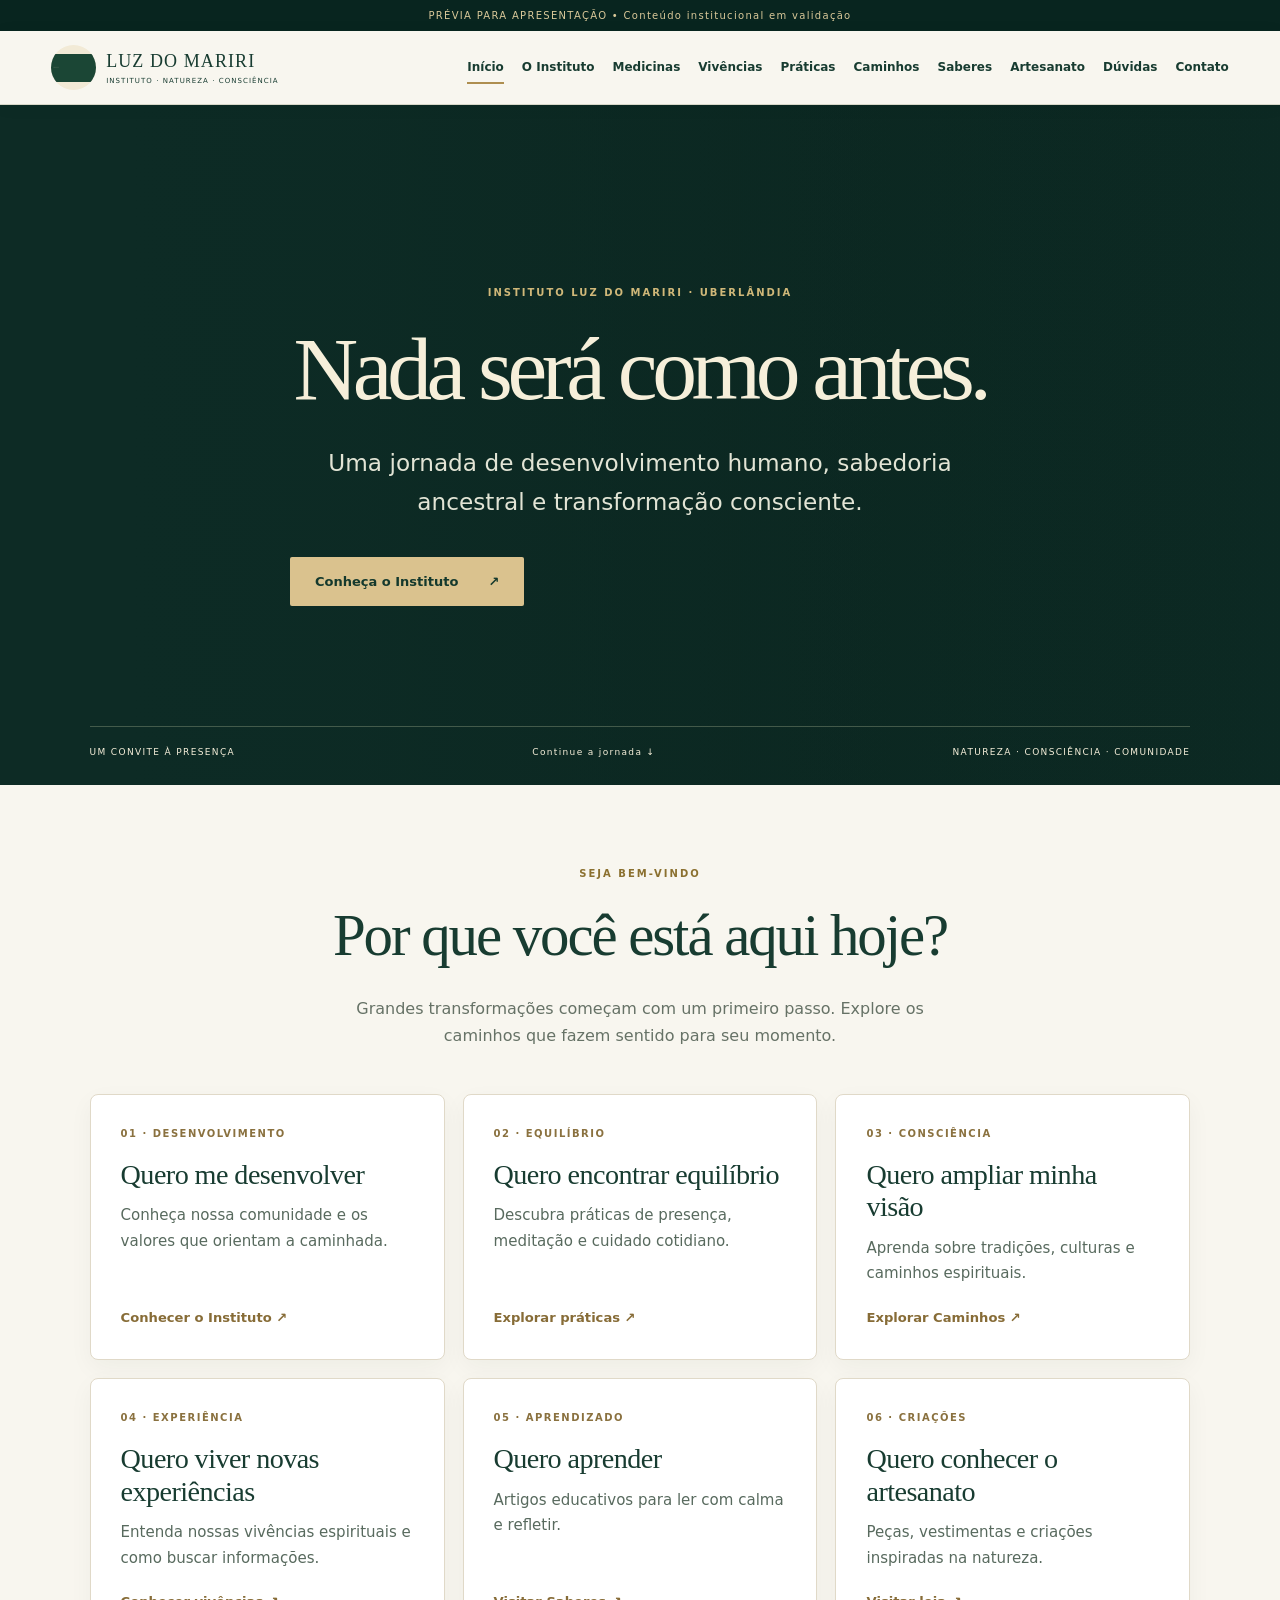
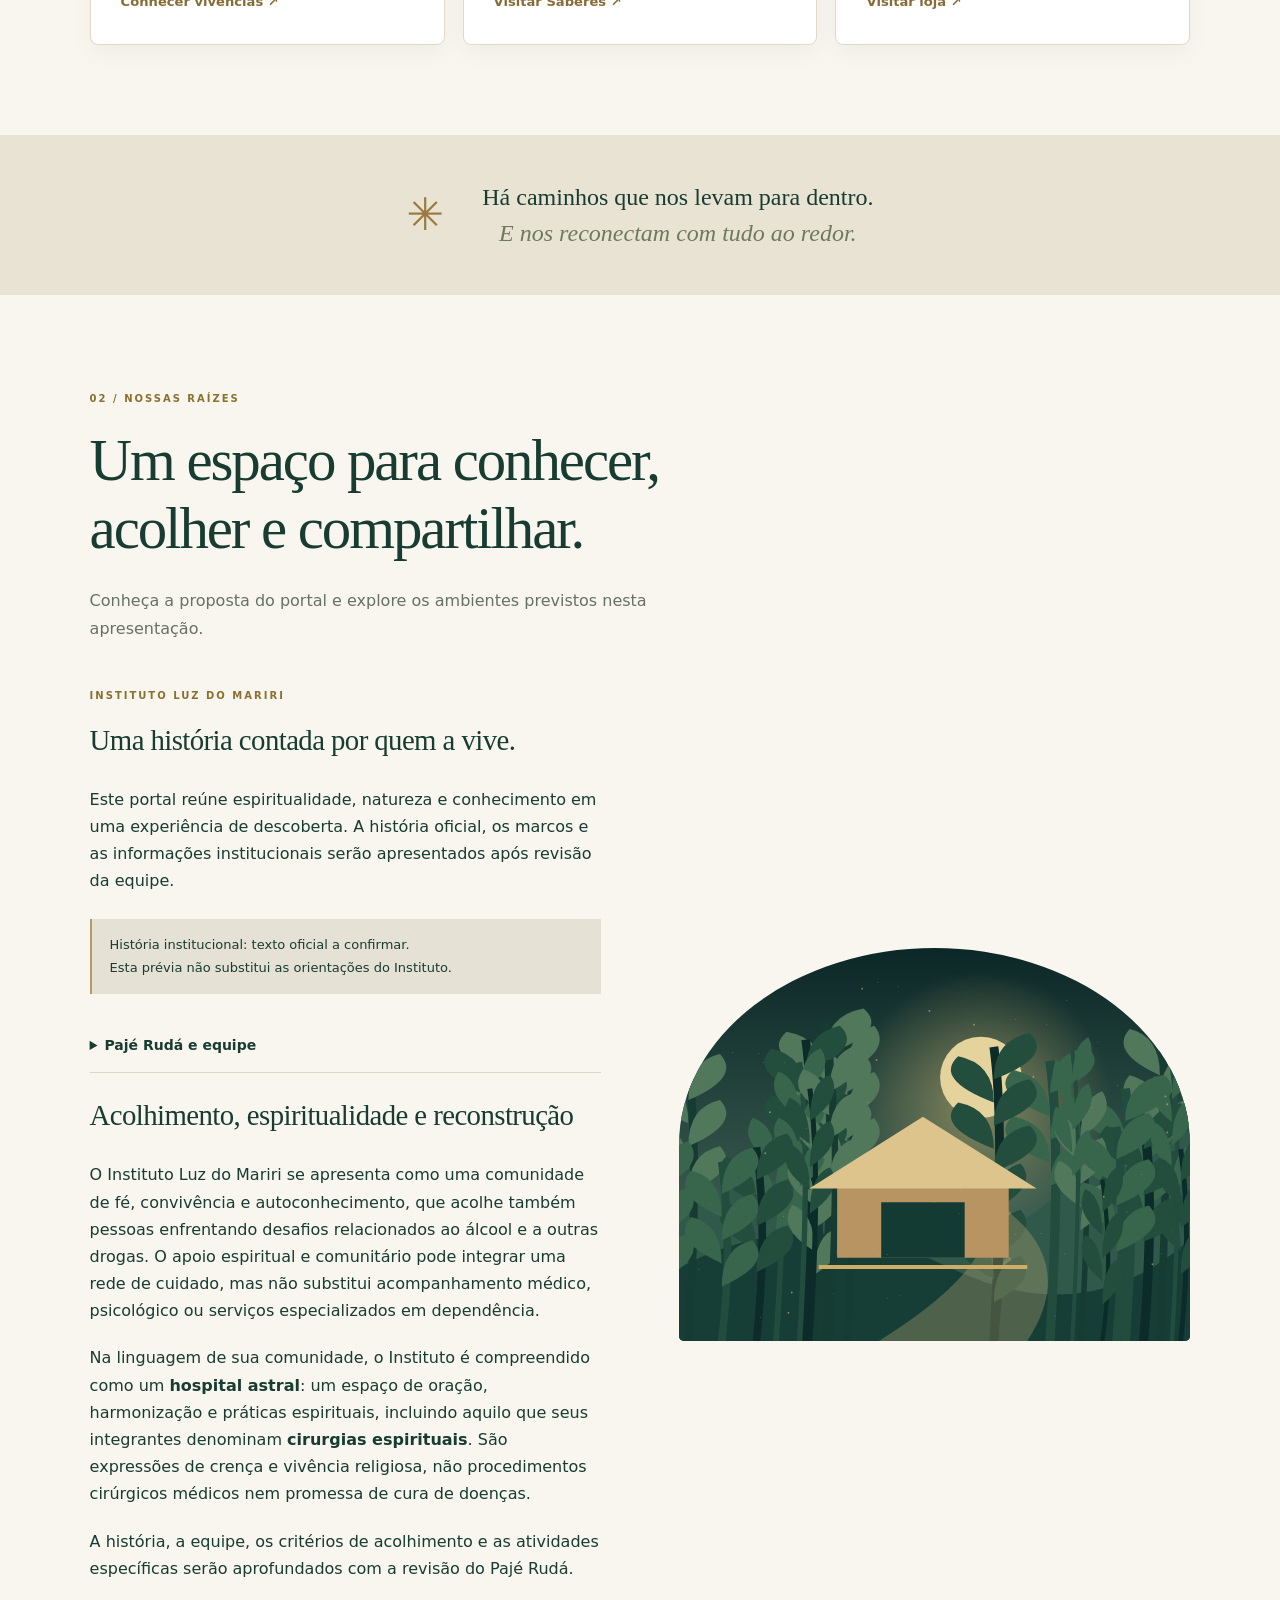
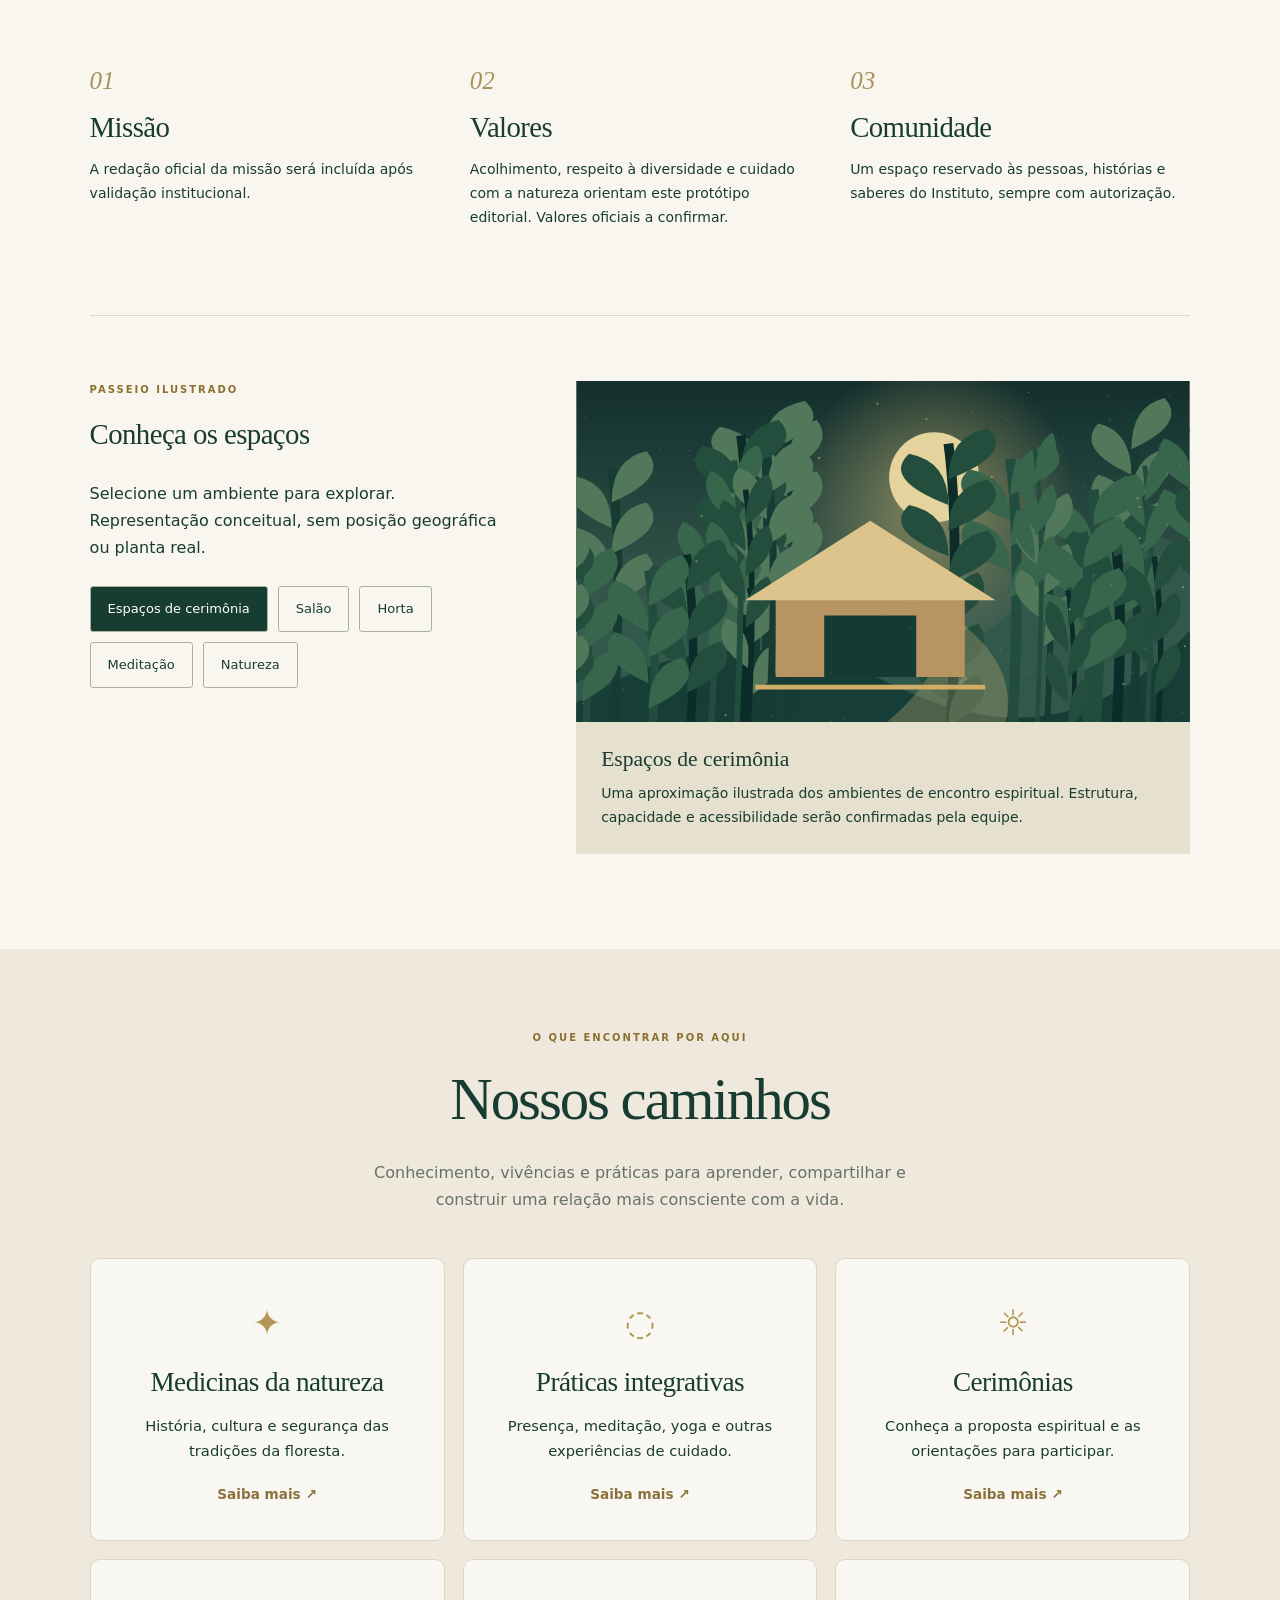
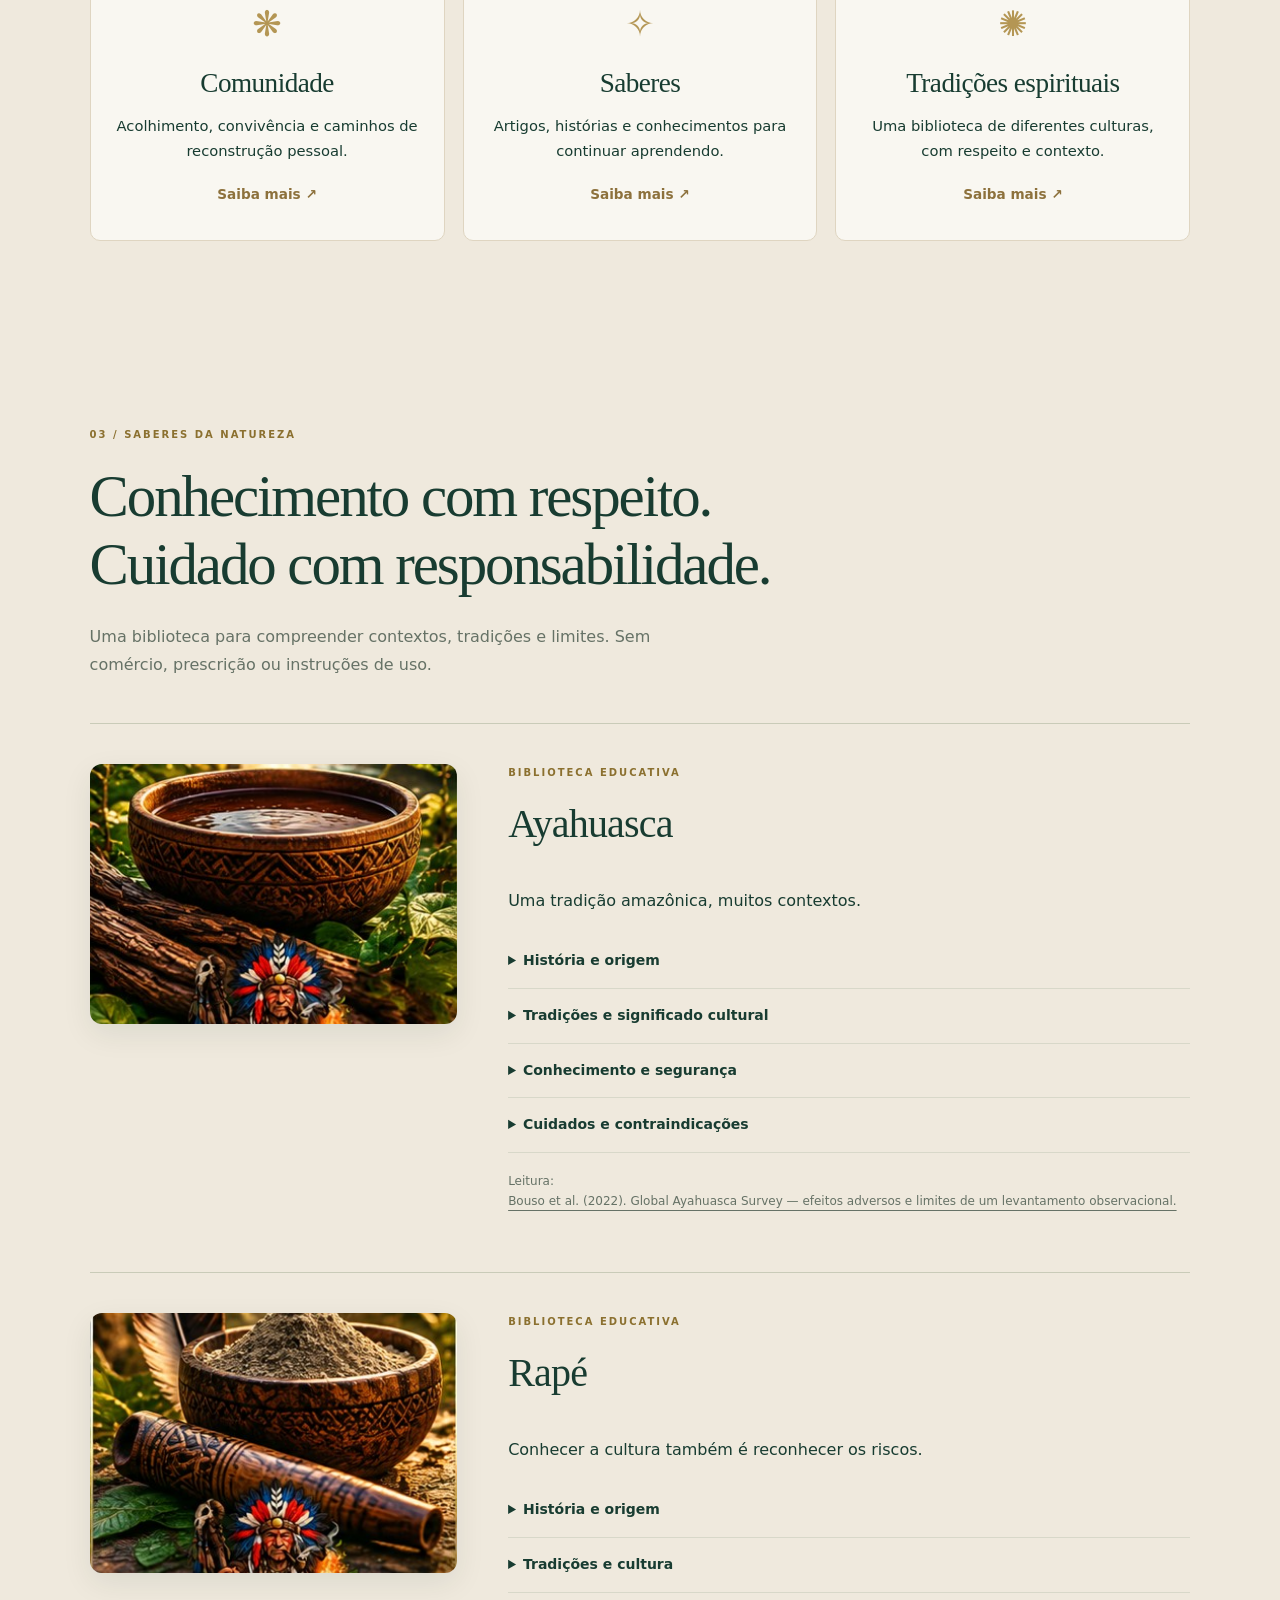
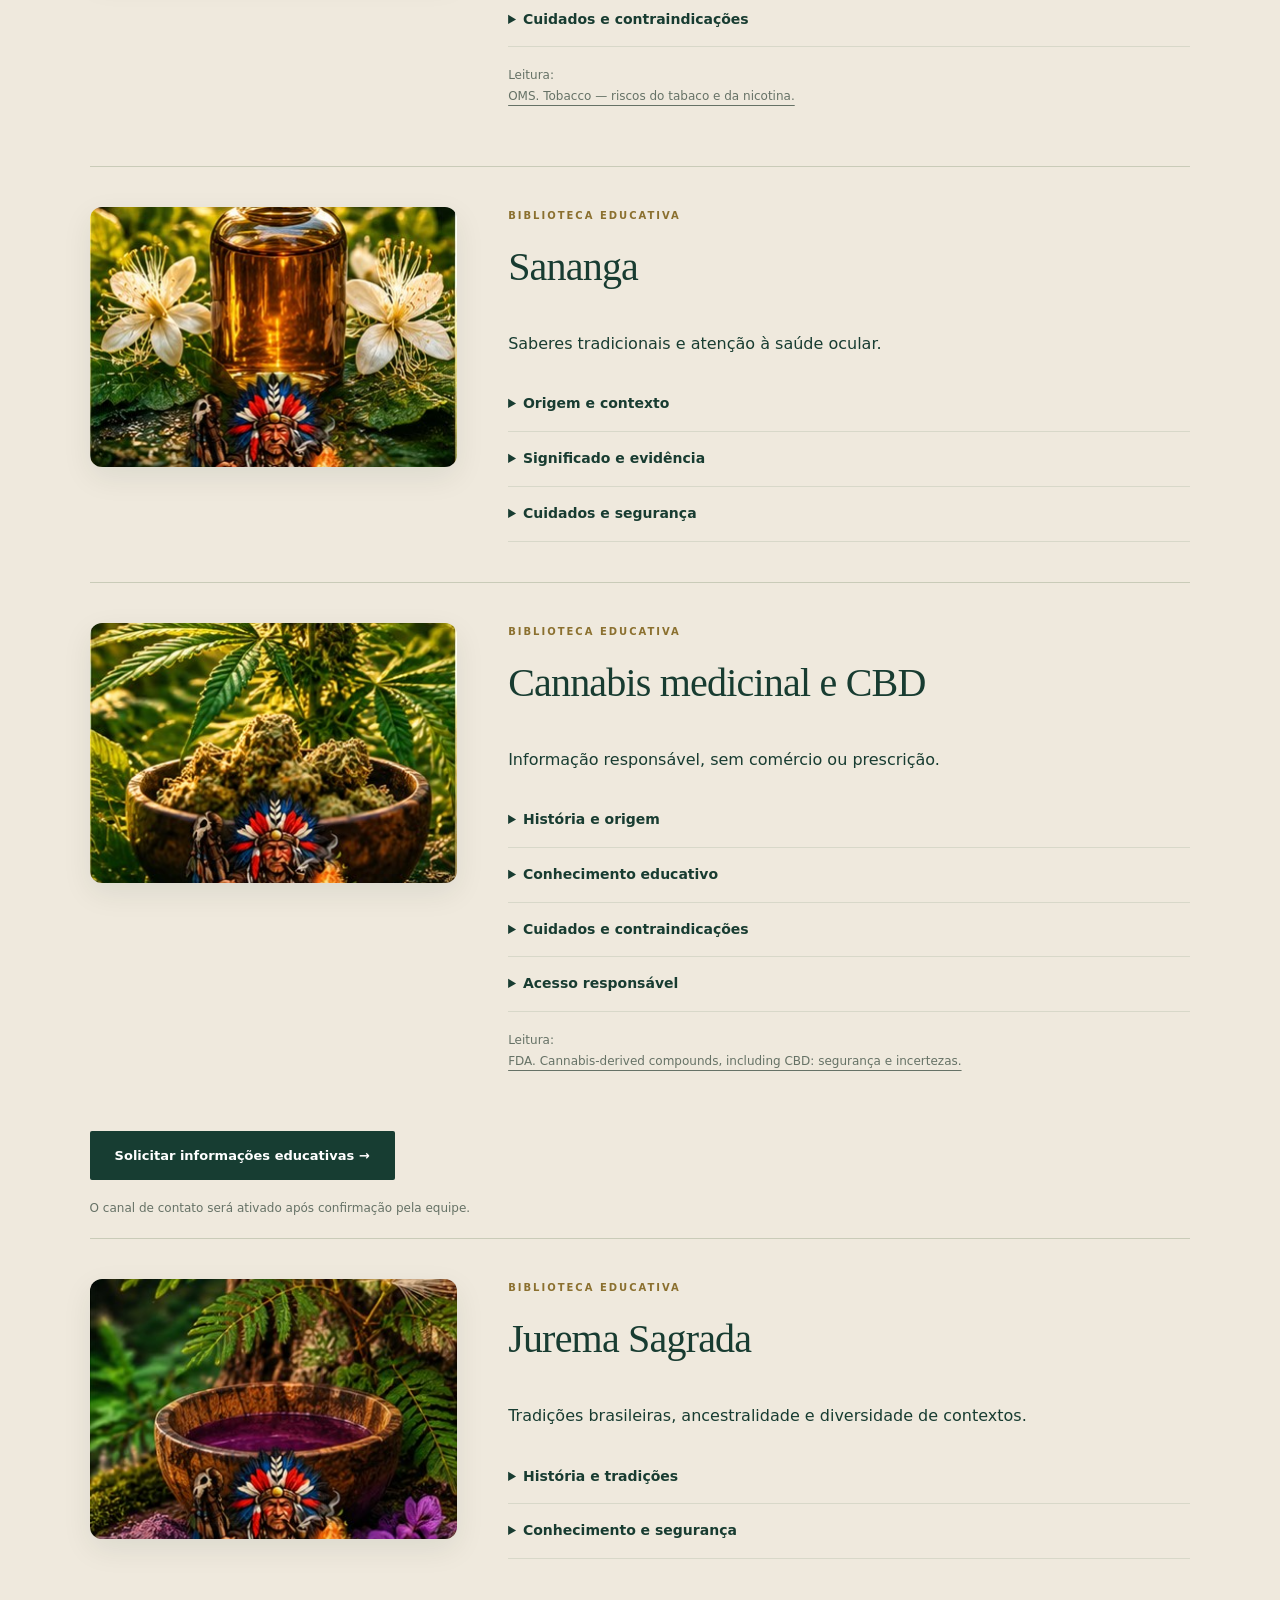
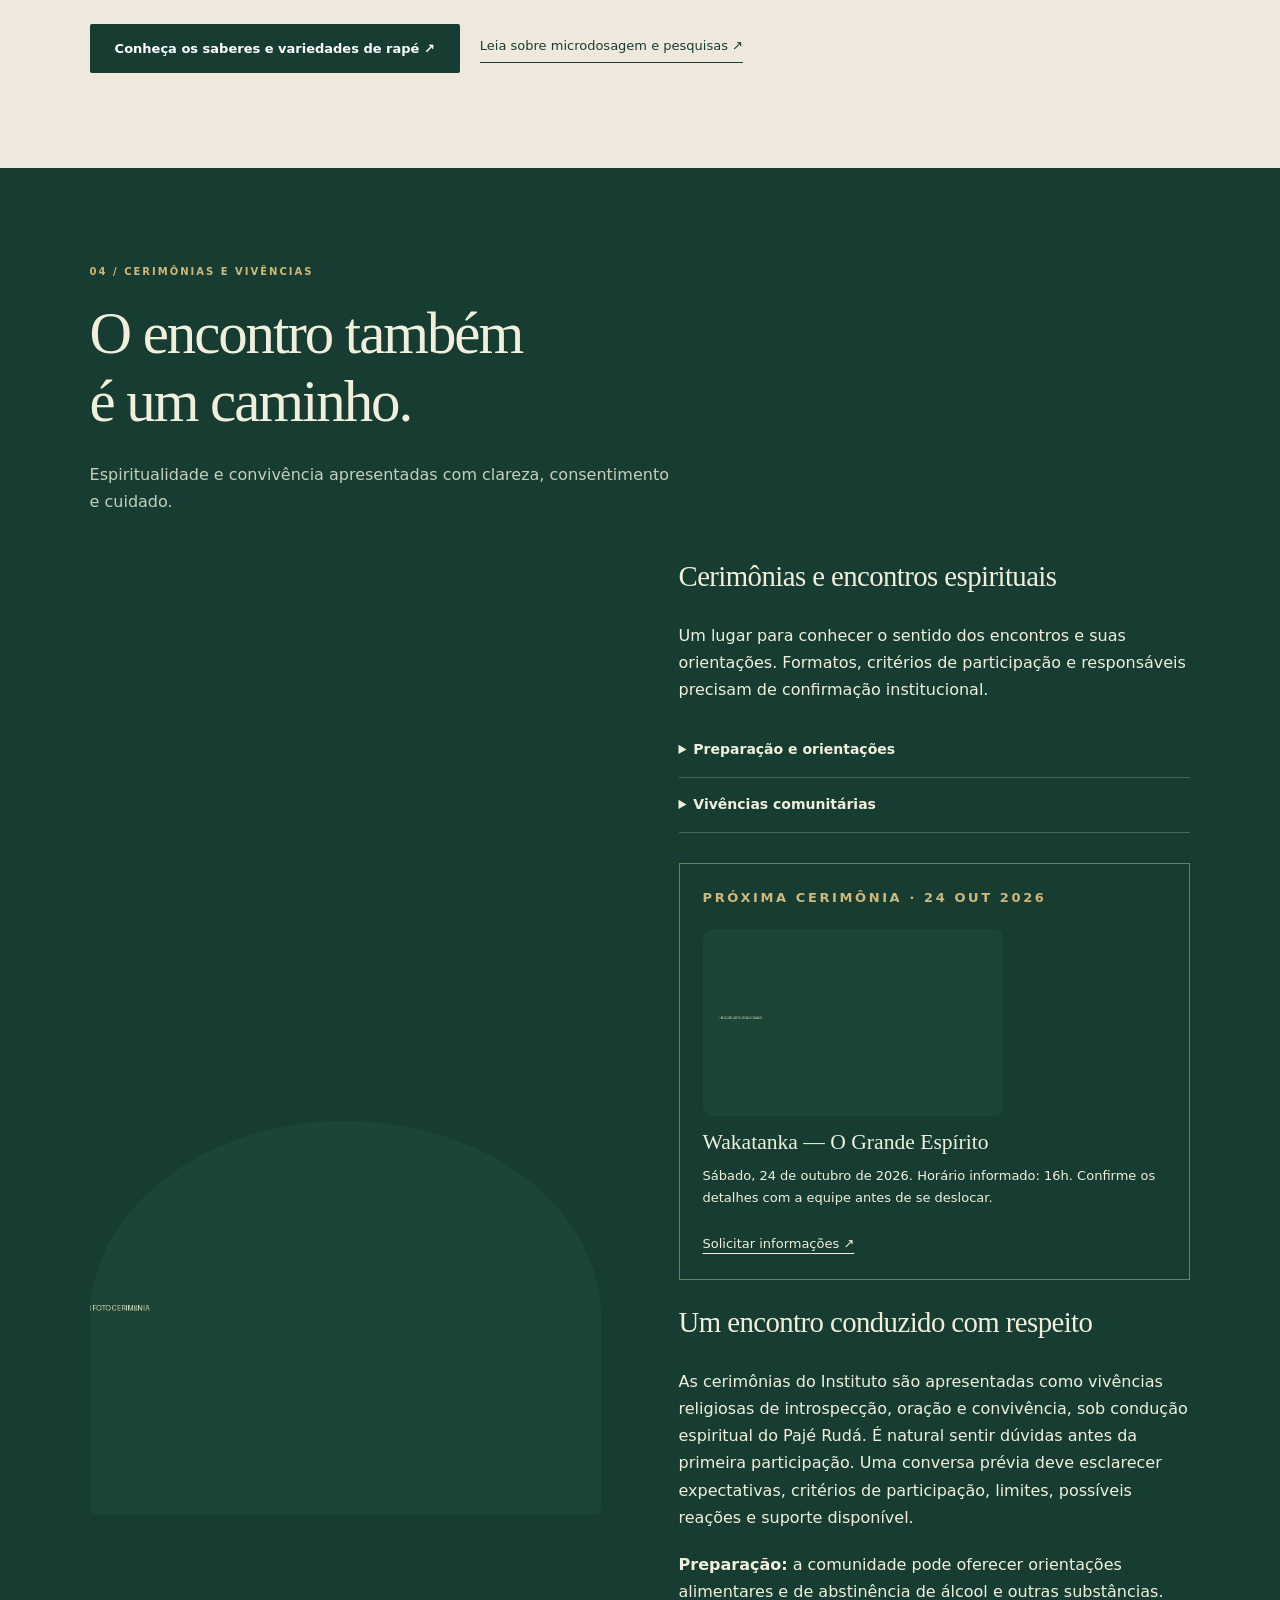
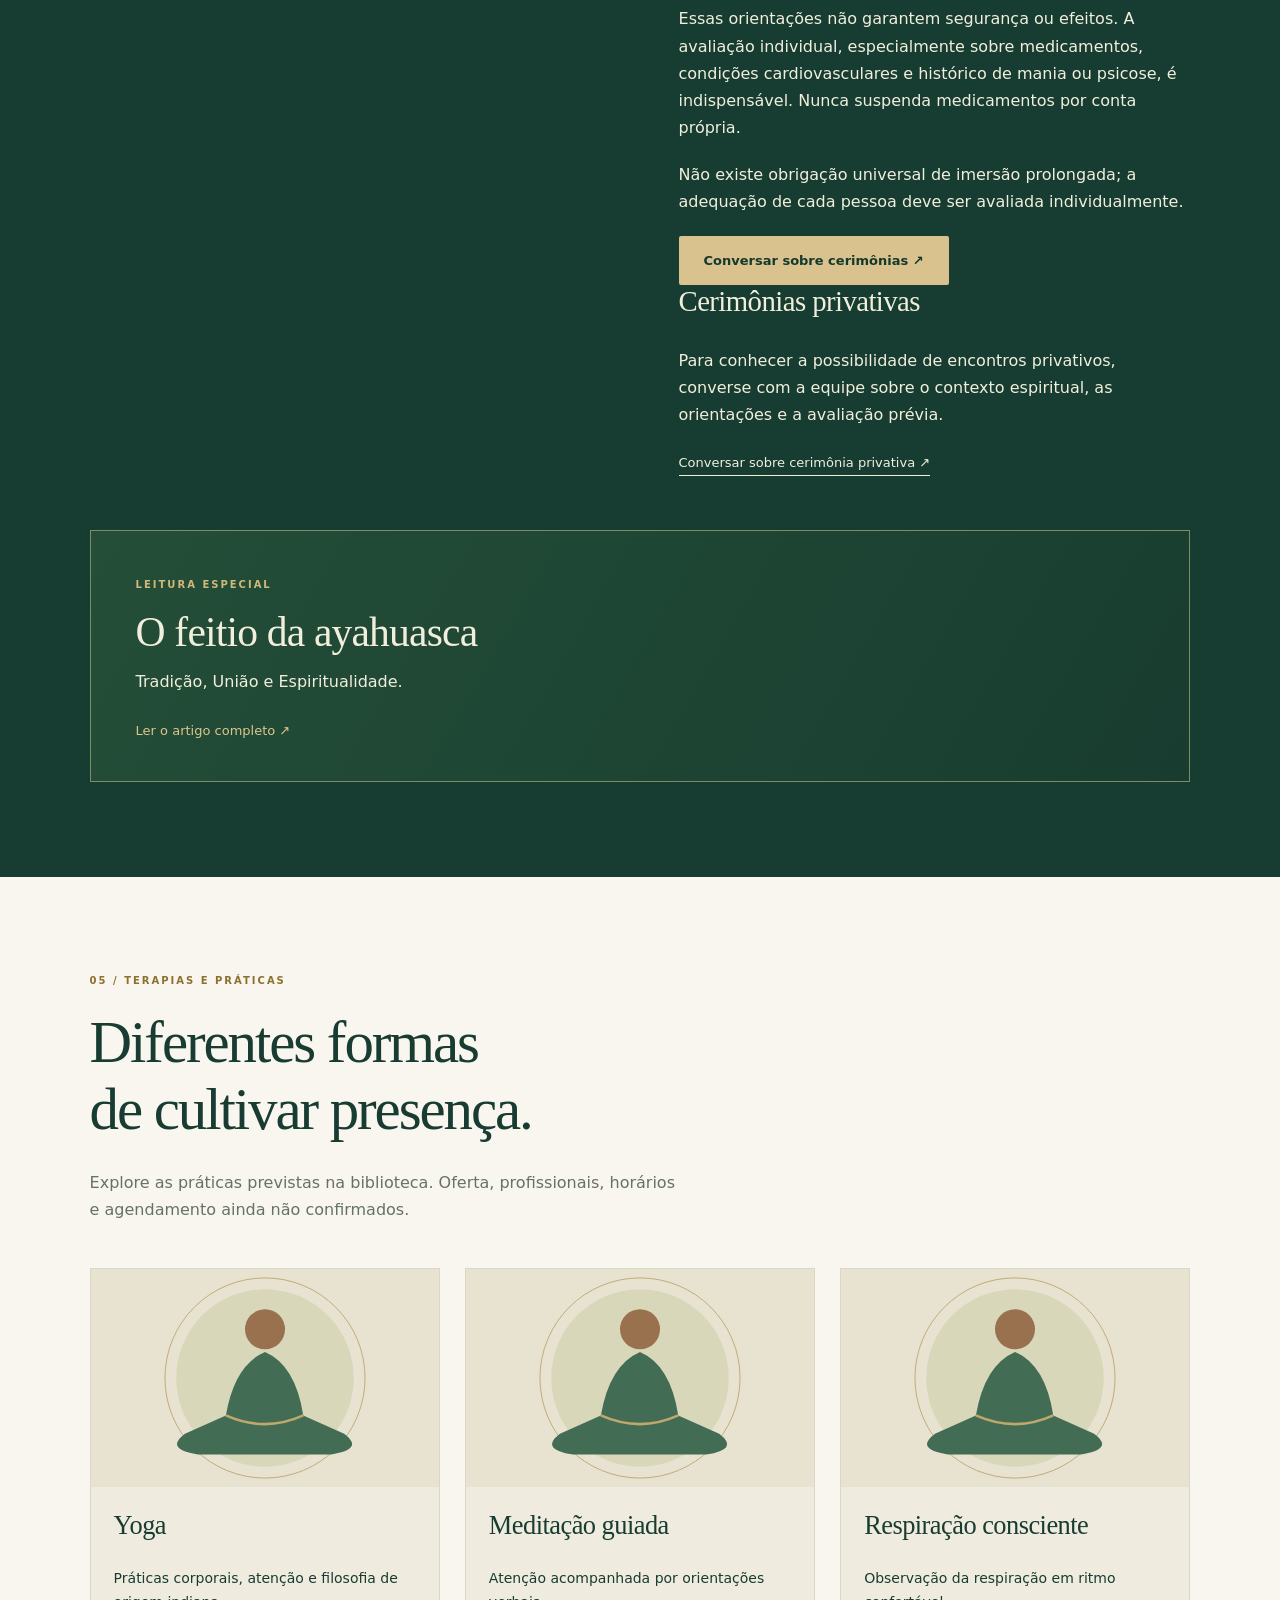
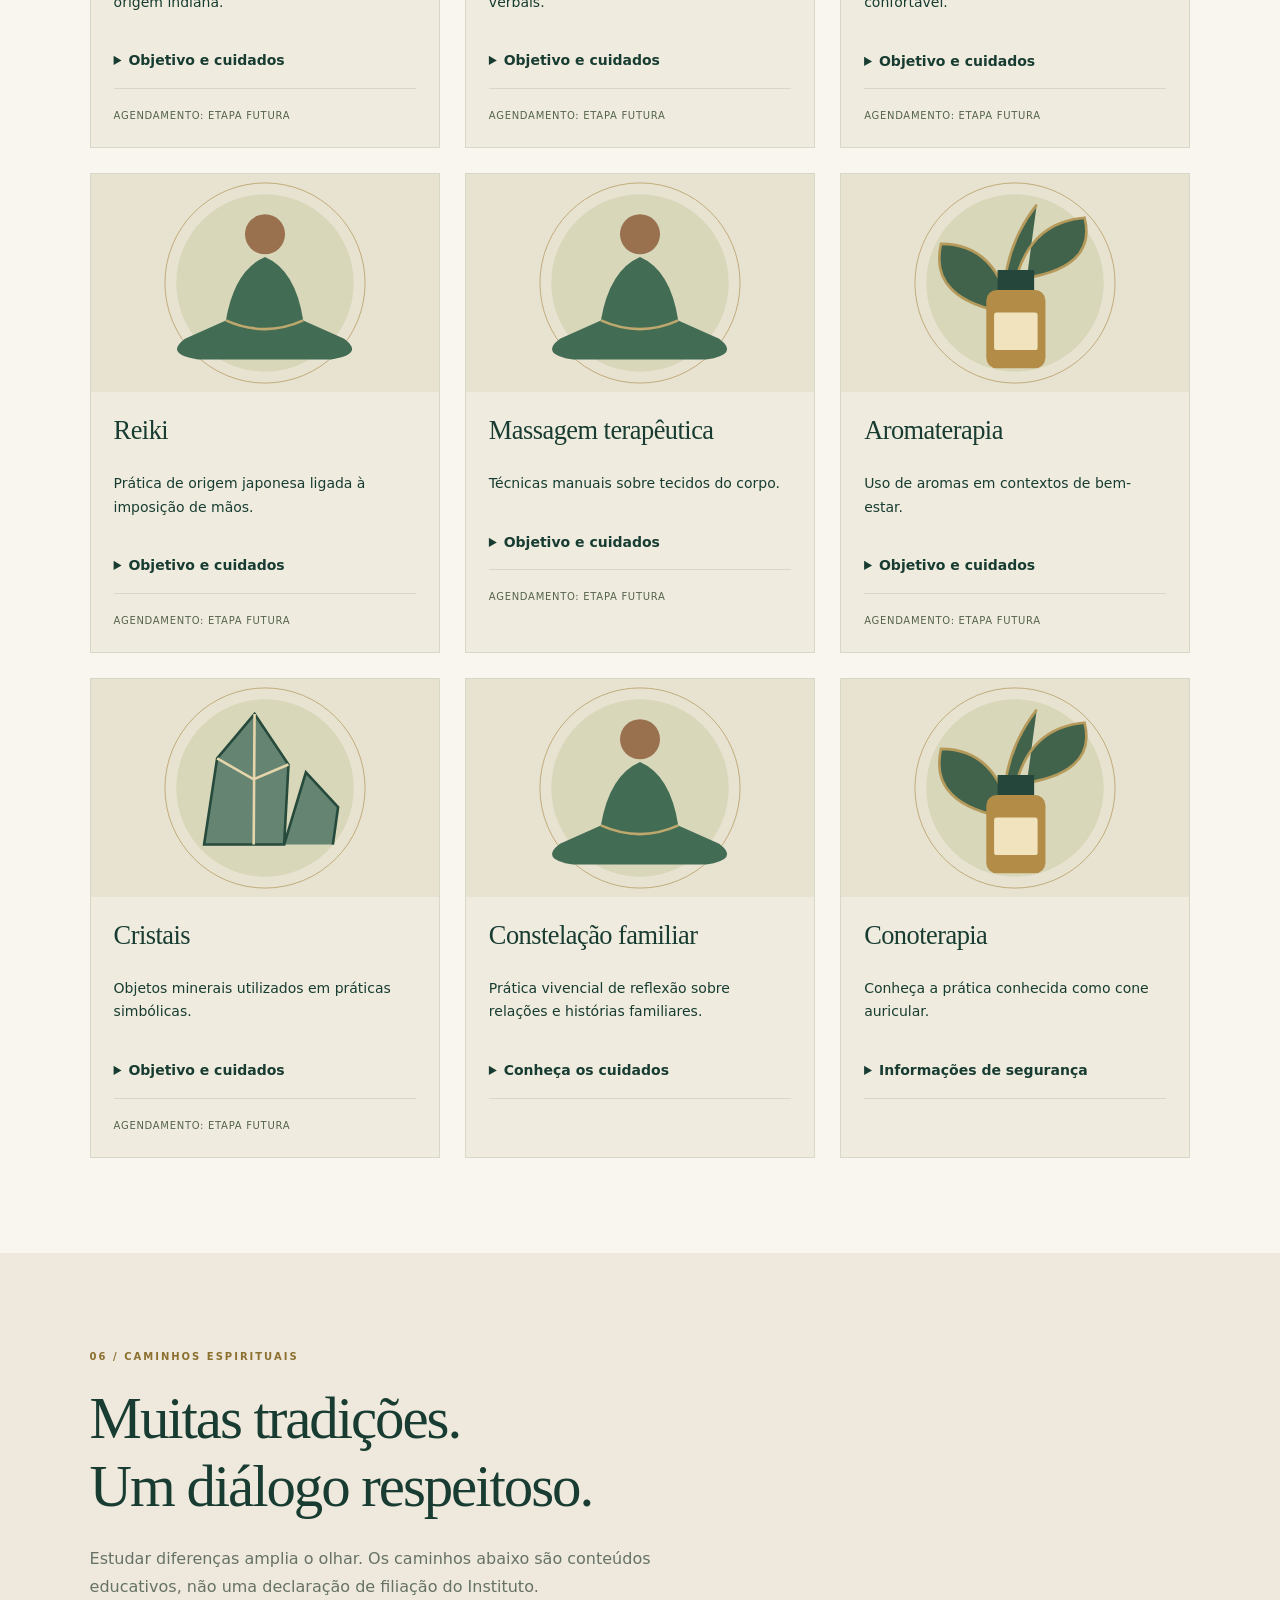
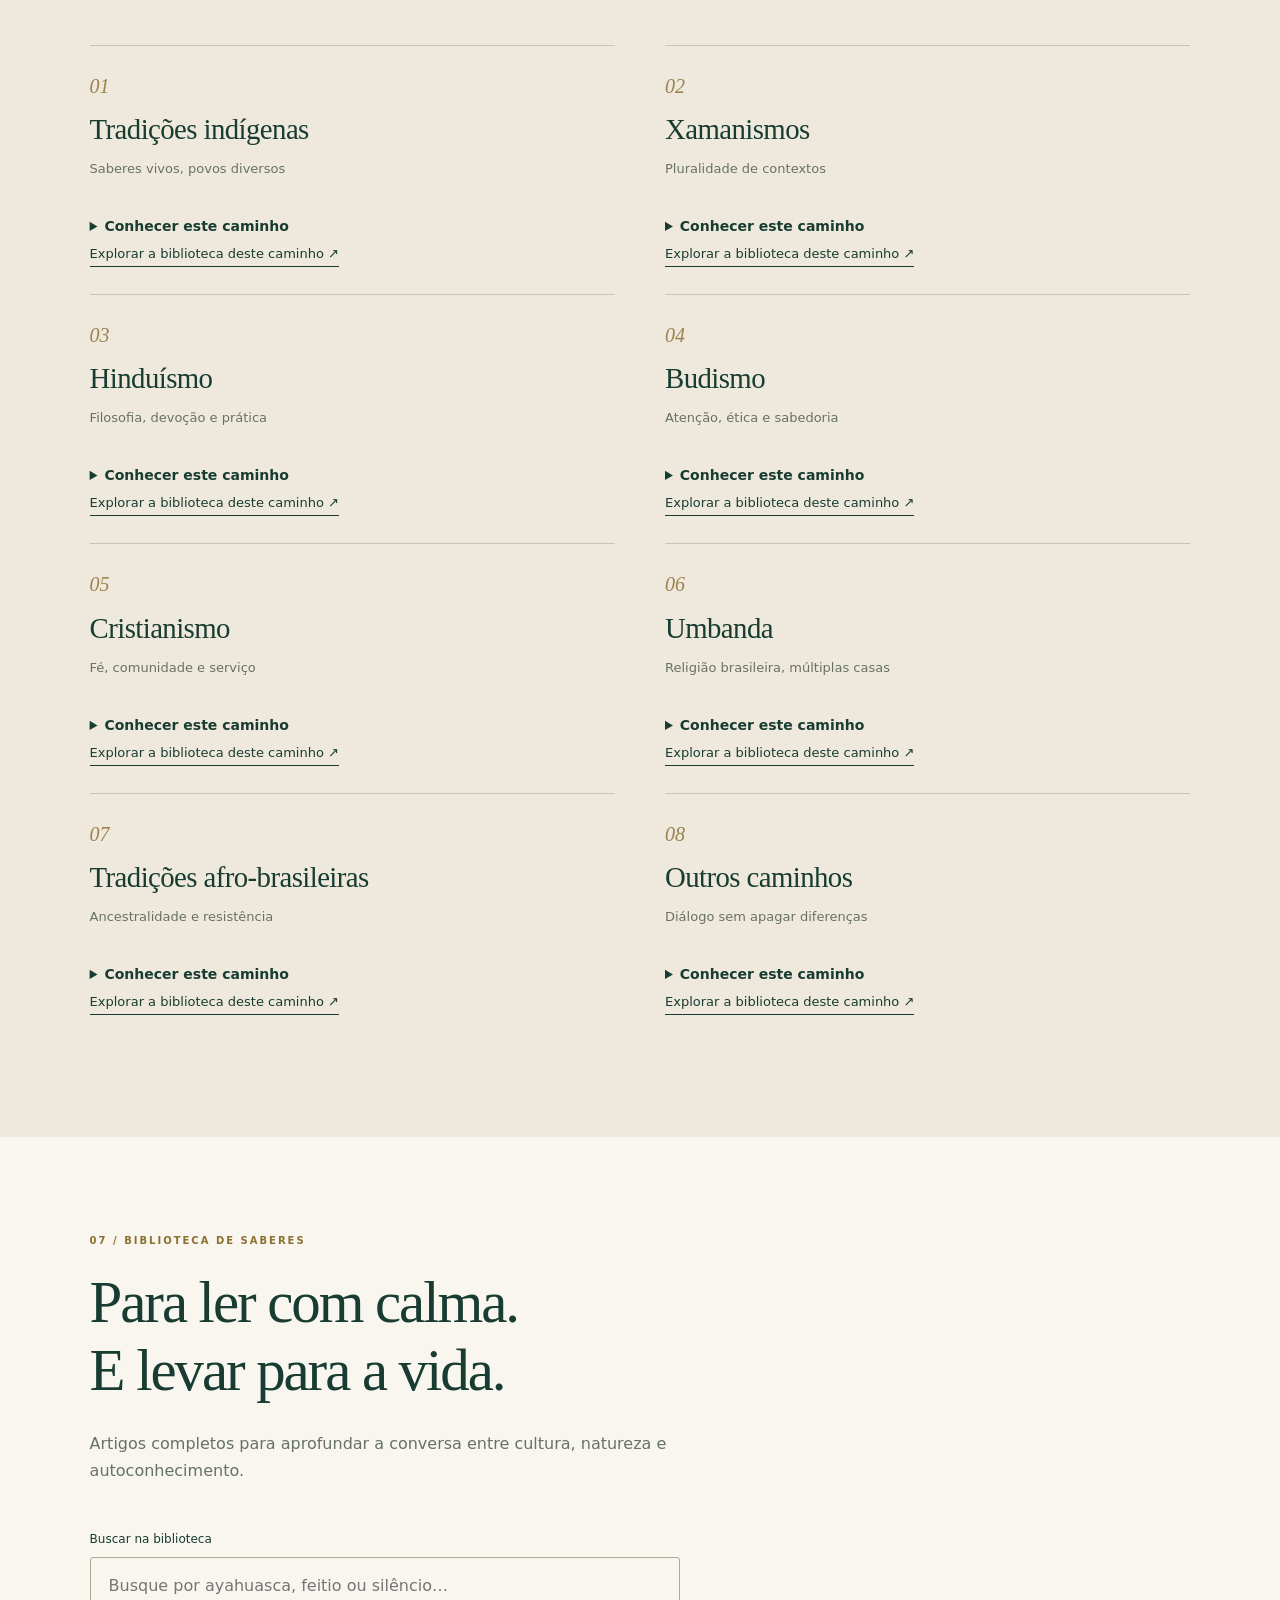
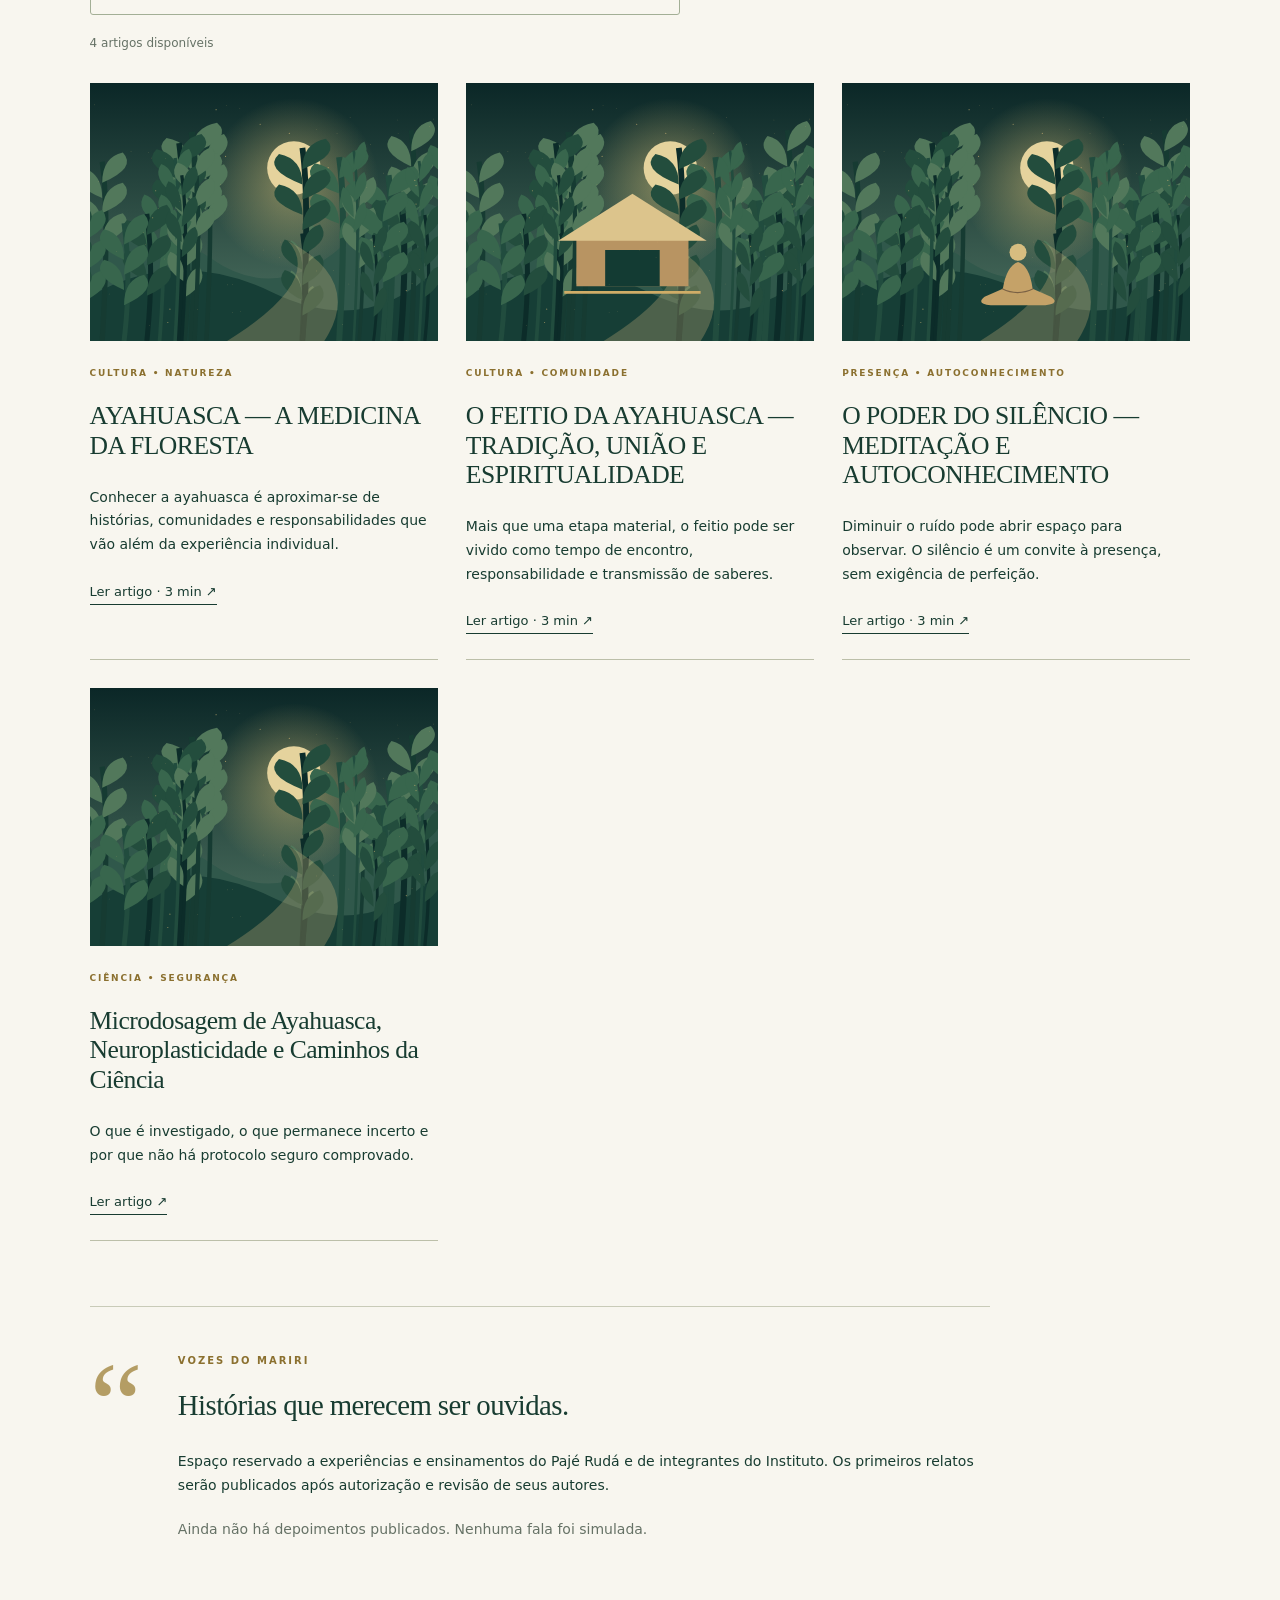
==== commit 01736d22: "Add files via upload" ====
--- a/index.html
+++ b/index.html
@@ -1,3 +1,3 @@
 <!DOCTYPE html>
 
-<html lang="pt-BR"><head><meta charset="utf-8"/><meta content="width=device-width, initial-scale=1" name="viewport"/><meta content="Um caminho de autoconhecimento, espiritualidade e conexão com a natureza. Explore o Instituto, a biblioteca." name="description"/><meta content="#123e32" name="theme-color"/><meta content="Portal Instituto Luz do Mariri | Luz do Mariri" property="og:title"/><meta content="Um caminho de autoconhecimento, espiritualidade e conexão com a natureza. Explore o Instituto, a biblioteca." property="og:description"/><meta content="website" property="og:type"/><title>Portal Instituto Luz do Mariri | Luz do Mariri</title><link href="assets/illustrations/leaf.svg" rel="icon" type="image/svg+xml"/><link href="css/style.css" rel="stylesheet"/><script defer="" src="js/app.js"></script></head><body><a class="skip" href="#conteudo">Pular para o conteúdo</a><div class="prototype">PRÉVIA PARA APRESENTAÇÃO <span>• Conteúdo institucional em validação</span></div><header class="site-header"><a class="brand" href="index.html"><img alt="Logotipo Luz do Mariri" class="brand-logo" data-fallback="assets/media/logo-mariri.jpg" height="560" src="assets/media/logo.jpg" width="900"/><span>LUZ DO MARIRI<small>INSTITUTO · NATUREZA · CONSCIÊNCIA</small></span></a><button aria-controls="menu" aria-expanded="false" class="menu-toggle">Menu ☰</button><nav aria-label="Navegação principal" id="menu"><a href="index.html#inicial">Início</a><a href="index.html#instituto">O Instituto</a><a href="index.html#medicinas">Medicinas</a><a href="index.html#vivencias">Vivências</a><a href="index.html#praticas">Práticas</a><a href="index.html#caminhos">Caminhos</a><a href="index.html#biblioteca">Saberes</a><a href="index.html#artesanato">Artesanato</a><a href="index.html#contato">Contato</a></nav></header><main id="conteudo"><section class="hero" id="inicial"><div aria-label="Paisagem natural em fotografia ilustrativa" class="hero-art" role="img"></div><div class="hero-content"><p class="eyebrow">NATUREZA QUE ACOLHE · CONHECIMENTO QUE CONECTA</p><h1>LUZ DO<br/><em>MARIRI</em></h1><p>Um caminho de autoconhecimento, espiritualidade e conexão com a natureza.</p><div class="actions"><a class="button" href="#instituto">Conheça o Instituto <span>↗</span></a></div></div><div class="hero-foot"><span>UM CONVITE À PRESENÇA</span><a href="#instituto">Continue a jornada ↓</a><span>01 — 10</span></div></section><div class="manifesto"><span>✳</span><p>Há caminhos que nos levam para dentro.<br/><em>E nos reconectam com tudo ao redor.</em></p></div><section class="section light" id="instituto"><div class="section-heading"><p class="eyebrow">02 / Nossas raízes</p><h2>Um espaço para conhecer,<br/>acolher e compartilhar.</h2><p>Conheça a proposta do portal e explore os ambientes previstos nesta apresentação.</p></div><div class="split"><div><p class="eyebrow">INSTITUTO LUZ DO MARIRI</p><h3>Uma história contada por quem a vive.</h3><p>Este portal reúne espiritualidade, natureza e conhecimento em uma experiência de descoberta. A história oficial, os marcos e as informações institucionais serão apresentados após revisão da equipe.</p><div class="note">História institucional: texto oficial a confirmar.<br/>Esta prévia não substitui as orientações do Instituto.</div><details><summary>Pajé Rudá e equipe</summary><div><p>Pajé Rudá é a referência indicada para a apresentação deste projeto. Sua biografia, imagem e os perfis dos integrantes serão incluídos com validação e autorização. Não há retratos ou depoimentos simulados nesta versão.</p></div></details><div class="institutional-extra"><h3>Acolhimento, espiritualidade e reconstrução</h3><p>O Instituto Luz do Mariri se apresenta como uma comunidade de fé, convivência e autoconhecimento, que acolhe também pessoas enfrentando desafios relacionados ao álcool e a outras drogas. O apoio espiritual e comunitário pode integrar uma rede de cuidado, mas não substitui acompanhamento médico, psicológico ou serviços especializados em dependência.</p><p>Na linguagem de sua comunidade, o Instituto é compreendido como um <strong>hospital astral</strong>: um espaço de oração, harmonização e práticas espirituais, incluindo aquilo que seus integrantes denominam <strong>cirurgias espirituais</strong>. São expressões de crença e vivência religiosa, não procedimentos cirúrgicos médicos nem promessa de cura de doenças.</p><p>A história, a equipe, os critérios de acolhimento e as atividades específicas serão aprofundados com a revisão do Pajé Rudá.</p></div></div><img alt="Representação artística de um espaço de encontro na floresta, não é uma imagem real do Instituto" class="rounded" height="850" loading="lazy" src="assets/illustrations/temple.svg" width="1200"/></div><div class="values" id="valores"><div><span>01</span><h3>Missão</h3><p>A redação oficial da missão será incluída após validação institucional.</p></div><div><span>02</span><h3>Valores</h3><p>Acolhimento, respeito à diversidade e cuidado com a natureza orientam este protótipo editorial. Valores oficiais a confirmar.</p></div><div><span>03</span><h3>Comunidade</h3><p>Um espaço reservado às pessoas, histórias e saberes do Instituto, sempre com autorização.</p></div></div><div class="tour"><div><p class="eyebrow">PASSEIO ILUSTRADO</p><h3>Conheça os espaços</h3><p>Selecione um ambiente para explorar. Representação conceitual, sem posição geográfica ou planta real.</p><div aria-label="Ambientes" class="tour-tabs" role="group"><button aria-pressed="true" data-space="cerimonia">Espaços de cerimônia</button><button aria-pressed="false" data-space="salao">Salão</button><button aria-pressed="false" data-space="horta">Horta</button><button aria-pressed="false" data-space="meditacao">Meditação</button><button aria-pressed="false" data-space="natureza">Natureza</button></div></div><div class="tour-scene"><img alt="Espaço de cerimônia conceitual" height="850" id="tour-image" src="assets/illustrations/temple.svg" width="1200"/><div aria-live="polite" id="tour-description"><h4>Espaços de cerimônia</h4><p>Uma aproximação ilustrada dos ambientes de encontro espiritual. Estrutura, capacidade e acessibilidade serão confirmadas pela equipe.</p></div></div></div></section><section class="section cream" id="medicinas"><div class="section-heading"><p class="eyebrow">03 / Saberes da natureza</p><h2>Conhecimento com respeito.<br/>Cuidado com responsabilidade.</h2><p>Uma biblioteca para compreender contextos, tradições e limites. Sem comércio, prescrição ou instruções de uso.</p><p class="fine media-help">Imagens das medicinas: arquivos ayahuasca.jpg, rape.jpg, sananga.jpg, cannabis.jpg e jurema.jpg na pasta assets/media/. Na ausência da foto, será exibida uma ilustração.</p></div><article class="medicine"><img alt="Imagem educativa sobre Ayahuasca" data-fallback="assets/illustrations/leaf.svg" height="280" loading="lazy" src="assets/media/ayahuasca.jpg" width="400"/><div><p class="eyebrow">Biblioteca educativa</p><h3>Ayahuasca</h3><p>Uma tradição amazônica, muitos contextos.</p><details><summary>História e origem</summary><div><p>Bebida psicoativa de origem amazônica, associada a diferentes povos e territórios. Seus usos têm trajetórias próprias; não existe uma única tradição indígena que represente todas as demais. No Brasil, também integra caminhos religiosos que se organizaram no século XX.</p></div></details><details><summary>Tradições e significado cultural</summary><div><p>Em determinadas comunidades, participa de rituais de aprendizagem, espiritualidade e vínculos coletivos. Os sentidos atribuídos à experiência dependem da cultura, da comunidade e da história de cada pessoa. A expressão “medicina” tem aqui sentido tradicional, sem promessa de tratamento.</p></div></details><details><summary>Conhecimento e segurança</summary><div><p>Pode produzir alterações intensas de percepção e emoções. Há relatos de náusea, vômito e sofrimento psicológico. Pesquisas clínicas não permitem garantir benefício individual nem transformar uma cerimônia em tratamento médico.</p></div></details><details><summary>Cuidados e contraindicações</summary><div><p>Há risco de interações graves com medicamentos e outras substâncias. Histórico de psicose ou mania, condições cardiovasculares, gestação e amamentação exigem atenção clínica; esta página não determina aptidão. Não interrompa medicações para participar. Procure avaliação profissional e informações sobre triagem, acompanhamento e resposta a emergências.</p></div></details><p class="fine">Leitura: <a href="https://journals.plos.org/globalpublichealth/article?id=10.1371/journal.pgph.0000438" rel="noopener noreferrer" target="_blank">Bouso et al. (2022). Global Ayahuasca Survey — efeitos adversos e limites de um levantamento observacional.</a></p></div></article><article class="medicine"><img alt="Imagem educativa sobre Rapé" data-fallback="assets/illustrations/leaf.svg" height="280" loading="lazy" src="assets/media/rape.jpg" width="400"/><div><p class="eyebrow">Biblioteca educativa</p><h3>Rapé</h3><p>Conhecer a cultura também é reconhecer os riscos.</p><details><summary>História e origem</summary><div><p>O termo abrange preparados distintos em contextos indígenas e outros espaços. Algumas formulações contêm tabaco; composição e significados variam entre povos. Conhecimentos específicos pertencem às suas comunidades de origem.</p></div></details><details><summary>Tradições e cultura</summary><div><p>Pode integrar práticas cerimoniais e modos próprios de transmissão de saberes. Uma apresentação genérica não substitui a escuta de representantes das tradições nem autoriza reproduzir seus ritos.</p></div></details><details><summary>Cuidados e contraindicações</summary><div><p>Quando contém tabaco, expõe à nicotina e pode causar dependência, irritação e efeitos cardiovasculares. Não se presume segurança pela origem natural. Gestantes, lactantes e pessoas com problemas cardíacos ou respiratórios devem buscar avaliação de saúde. Não compartilhamos técnicas de aplicação nem indicações terapêuticas.</p></div></details><p class="fine">Leitura: <a href="https://www.who.int/news-room/fact-sheets/detail/tobacco" rel="noopener noreferrer" target="_blank">OMS. Tobacco — riscos do tabaco e da nicotina.</a></p></div></article><article class="medicine"><img alt="Imagem educativa sobre Sananga" data-fallback="assets/illustrations/leaf.svg" height="280" loading="lazy" src="assets/media/sananga.jpg" width="400"/><div><p class="eyebrow">Biblioteca educativa</p><h3>Sananga</h3><p>Saberes tradicionais e atenção à saúde ocular.</p><details><summary>Origem e contexto</summary><div><p>Nome utilizado para preparados vegetais associados a determinadas tradições amazônicas. Identificação botânica, composição e práticas variam. Não é adequado atribuir o mesmo uso a todos os povos indígenas.</p></div></details><details><summary>Significado e evidência</summary><div><p>Relatos tradicionais e explicações espirituais precisam ser apresentados como tais. Não há base aqui para afirmar que trate doenças oculares, melhore a visão ou produza limpeza clínica.</p></div></details><details><summary>Cuidados e segurança</summary><div><p>Preparados não estéreis nos olhos podem causar lesões e infecções. Dor intensa não comprova benefício. Não recomendamos aplicação ocular. Em caso de dor persistente, alteração visual ou irritação, procure atendimento oftalmológico. Doenças oculares e cirurgias prévias tornam a avaliação profissional especialmente importante.</p></div></details></div></article><article class="medicine"><img alt="Imagem educativa sobre Cannabis medicinal e CBD" data-fallback="assets/illustrations/leaf.svg" height="280" loading="lazy" src="assets/media/cannabis.jpg" width="400"/><div><p class="eyebrow">Biblioteca educativa</p><h3>Cannabis medicinal e CBD</h3><p>Informação responsável, sem comércio ou prescrição.</p><details><summary>História e origem</summary><div><p>Cannabis tem uma longa história de uso em diferentes regiões. O debate medicinal contemporâneo envolve produtos de composição definida, pesquisa e regulação; é distinto dos diversos usos culturais da planta.</p></div></details><details><summary>Conhecimento educativo</summary><div><p>CBD e THC são compostos diferentes. As evidências dependem da indicação, do produto e da população estudada. Um resultado com medicamento específico não pode ser generalizado para qualquer óleo ou condição.</p></div></details><details><summary>Cuidados e contraindicações</summary><div><p>CBD pode causar efeitos adversos, lesão hepática e interações medicamentosas. Produtos com THC podem afetar atenção e saúde mental. Gestação, amamentação, condições hepáticas e uso de outros medicamentos requerem orientação clínica. Não dirija sob efeitos que comprometam a atenção.</p></div></details><details><summary>Acesso responsável</summary><div><p>Esta biblioteca não prescreve, vende ou intermedeia produtos. Requisitos brasileiros de acesso devem ser conferidos nas orientações atuais da Anvisa e com profissional habilitado.</p></div></details><p class="fine">Leitura: <a href="https://www.fda.gov/consumers/consumer-updates/what-you-need-know-and-what-were-working-find-out-about-products-containing-cannabis-or-cannabis" rel="noopener noreferrer" target="_blank">FDA. Cannabis-derived compounds, including CBD: segurança e incertezas.</a></p></div></article><a class="button dark" href="#contato">Solicitar informações educativas →</a><p class="fine">O canal de contato será ativado após confirmação pela equipe.</p><article class="medicine"><img alt="Imagem educativa sobre Jurema Sagrada" data-fallback="assets/illustrations/leaf.svg" height="560" loading="lazy" src="assets/media/jurema.jpg" width="900"/><div><p class="eyebrow">Biblioteca educativa</p><h3>Jurema Sagrada</h3><p>Tradições brasileiras, ancestralidade e diversidade de contextos.</p><details><summary>História e tradições</summary><div><p>A Jurema Sagrada integra tradições religiosas e culturais brasileiras, especialmente do Nordeste. Suas expressões são diversas e merecem estudo atento às comunidades e aos seus próprios ensinamentos.</p></div></details><details><summary>Conhecimento e segurança</summary><div><p>As plantas e preparações associadas ao nome jurema não são todas equivalentes. Seus contextos religiosos não constituem indicação clínica; substâncias psicoativas podem apresentar riscos e interações.</p></div></details></div></article><div class="feature-actions"><a class="button dark" href="pages/rapes.html">Conheça os saberes e variedades de rapé ↗</a><a class="text-link" href="pages/microdosagem.html">Leia sobre microdosagem e pesquisas ↗</a></div></section><section class="section dark" id="vivencias"><div class="section-heading"><p class="eyebrow">04 / Cerimônias e vivências</p><h2>O encontro também<br/>é um caminho.</h2><p>Espiritualidade e convivência apresentadas com clareza, consentimento e cuidado.</p></div><div class="split"><img alt="Imagem conceitual de ambiente natural para cerimônias" class="rounded" height="560" loading="lazy" src="assets/media/cerimonia.jpg" width="900"/><div><h3>Cerimônias e encontros espirituais</h3><p>Um lugar para conhecer o sentido dos encontros e suas orientações. Formatos, critérios de participação e responsáveis precisam de confirmação institucional.</p><details><summary>Preparação e orientações</summary><div><p>Antes de participar, solicite informações sobre acolhimento, avaliação individual, acessibilidade, consentimento e suporte. Informe condições de saúde e medicamentos ao profissional responsável pela avaliação. Não interrompa tratamentos. As orientações locais devem ser fornecidas pela equipe; este portal não define preparo nem aptidão.</p></div></details><details><summary>Vivências comunitárias</summary><div><p>Esta área poderá reunir encontros de estudo, convivência e cuidado com a natureza. Nenhuma atividade está anunciada como disponível. A participação deve respeitar autonomia, limites e autorização de imagem.</p></div></details><div class="calendar event-feature"><p class="eyebrow">PRÓXIMA CERIMÔNIA · 24 OUT 2026</p><img alt="Cerimônia Wakatanka — O Grande Espírito" data-fallback="assets/media/Wakatanka.jpeg" height="560" src="assets/media/wakatanka.jpg" width="900"/><h4>Wakatanka — O Grande Espírito</h4><p>Sábado, 24 de outubro de 2026. Horário informado: 16h. Confirme os detalhes com a equipe antes de se deslocar.</p><a href="https://wa.me/5534992142960?text=Ol%C3%A1%21%20Gostaria%20de%20informa%C3%A7%C3%B5es%20sobre%20a%20cerim%C3%B4nia%20Wakatanka%20de%2024%2F10." rel="noopener noreferrer" target="_blank">Solicitar informações ↗</a></div><div class="ceremony-extra"><h3>Um encontro conduzido com respeito</h3><p>As cerimônias do Instituto são apresentadas como vivências religiosas de introspecção, oração e convivência, sob condução espiritual do Pajé Rudá. É natural sentir dúvidas antes da primeira participação. Uma conversa prévia deve esclarecer expectativas, critérios de participação, limites, possíveis reações e suporte disponível.</p><p><strong>Preparação:</strong> a comunidade pode oferecer orientações alimentares e de abstinência de álcool e outras substâncias. Essas orientações não garantem segurança ou efeitos. A avaliação individual, especialmente sobre medicamentos, condições cardiovasculares e histórico de mania ou psicose, é indispensável. Nunca suspenda medicamentos por conta própria.</p><p>Não existe obrigação universal de imersão prolongada; a adequação de cada pessoa deve ser avaliada individualmente.</p><a class="button" href="https://wa.me/5534992142960?text=Ol%C3%A1%21%20Gostaria%20de%20informa%C3%A7%C3%B5es%20sobre%20as%20cerim%C3%B4nias%20e%20orienta%C3%A7%C3%B5es%20de%20participa%C3%A7%C3%A3o." rel="noopener noreferrer" target="_blank">Conversar sobre cerimônias ↗</a><h3>Cerimônias privativas</h3><p>Para conhecer a possibilidade de encontros privativos, converse com a equipe sobre o contexto espiritual, as orientações e a avaliação prévia.</p><a class="text-link" href="https://wa.me/5534992142960?text=Ol%C3%A1%21%20Gostaria%20de%20conversar%20sobre%20uma%20cerim%C3%B4nia%20privativa%20e%20suas%20orienta%C3%A7%C3%B5es." rel="noopener noreferrer" target="_blank">Conversar sobre cerimônia privativa ↗</a></div></div></div><a class="feature-link" href="pages/feitio.html"><span class="eyebrow">LEITURA ESPECIAL</span><h3>O feitio da ayahuasca</h3><p>Tradição, União e Espiritualidade.</p><span>Ler o artigo completo ↗</span></a></section><section class="section light" id="praticas"><div class="section-heading"><p class="eyebrow">05 / Terapias e práticas</p><h2>Diferentes formas<br/>de cultivar presença.</h2><p>Explore as práticas previstas na biblioteca. Oferta, profissionais, horários e agendamento ainda não confirmados.</p></div><div class="practice-grid"><article class="practice-card"><img alt="Ilustração conceitual: Yoga" height="280" loading="lazy" src="assets/illustrations/yoga.svg" width="400"/><div><h3>Yoga</h3><p>Práticas corporais, atenção e filosofia de origem indiana.</p><details><summary>Objetivo e cuidados</summary><div><p><strong>Objetivo:</strong> Explorar presença e movimento, respeitando os limites do corpo.</p><p>Adapte posturas com orientação; dor é sinal para interromper.</p><p>Atividade prevista no portal. Oferta, responsáveis e agenda dependem de confirmação.</p></div></details><span class="availability">Agendamento: etapa futura</span></div></article><article class="practice-card"><img alt="Ilustração conceitual: Meditação guiada" height="280" loading="lazy" src="assets/illustrations/meditation.svg" width="400"/><div><h3>Meditação guiada</h3><p>Atenção acompanhada por orientações verbais.</p><details><summary>Objetivo e cuidados</summary><div><p><strong>Objetivo:</strong> Criar espaço para perceber pensamentos e sensações.</p><p>Pode causar desconforto em algumas pessoas; a prática pode ser interrompida.</p><p>Atividade prevista no portal. Oferta, responsáveis e agenda dependem de confirmação.</p></div></details><span class="availability">Agendamento: etapa futura</span></div></article><article class="practice-card"><img alt="Ilustração conceitual: Respiração consciente" height="280" loading="lazy" src="assets/illustrations/breath.svg" width="400"/><div><h3>Respiração consciente</h3><p>Observação da respiração em ritmo confortável.</p><details><summary>Objetivo e cuidados</summary><div><p><strong>Objetivo:</strong> Favorecer atenção ao momento presente.</p><p>Evite hiperventilação e retenções forçadas; pare diante de tontura.</p><p>Atividade prevista no portal. Oferta, responsáveis e agenda dependem de confirmação.</p></div></details><span class="availability">Agendamento: etapa futura</span></div></article><article class="practice-card"><img alt="Ilustração conceitual: Reiki" height="280" loading="lazy" src="assets/illustrations/reiki.svg" width="400"/><div><h3>Reiki</h3><p>Prática de origem japonesa ligada à imposição de mãos.</p><details><summary>Objetivo e cuidados</summary><div><p><strong>Objetivo:</strong> Oferecer um contexto de acolhimento e relaxamento.</p><p>Não há garantia de eficácia clínica; não substitui tratamento.</p><p>Atividade prevista no portal. Oferta, responsáveis e agenda dependem de confirmação.</p></div></details><span class="availability">Agendamento: etapa futura</span></div></article><article class="practice-card"><img alt="Ilustração conceitual: Massagem terapêutica" height="280" loading="lazy" src="assets/illustrations/massage.svg" width="400"/><div><h3>Massagem terapêutica</h3><p>Técnicas manuais sobre tecidos do corpo.</p><details><summary>Objetivo e cuidados</summary><div><p><strong>Objetivo:</strong> Apoiar conforto corporal conforme avaliação individual.</p><p>Lesões, inflamação, suspeita de trombose e condições clínicas exigem avaliação.</p><p>Atividade prevista no portal. Oferta, responsáveis e agenda dependem de confirmação.</p></div></details><span class="availability">Agendamento: etapa futura</span></div></article><article class="practice-card"><img alt="Ilustração conceitual: Aromaterapia" height="280" loading="lazy" src="assets/illustrations/aroma.svg" width="400"/><div><h3>Aromaterapia</h3><p>Uso de aromas em contextos de bem-estar.</p><details><summary>Objetivo e cuidados</summary><div><p><strong>Objetivo:</strong> Explorar a percepção olfativa e o ambiente.</p><p>Óleos podem causar alergias e toxicidade. Não ingerir nem aplicar nos olhos.</p><p>Atividade prevista no portal. Oferta, responsáveis e agenda dependem de confirmação.</p></div></details><span class="availability">Agendamento: etapa futura</span></div></article><article class="practice-card"><img alt="Ilustração conceitual: Cristais" height="280" loading="lazy" src="assets/illustrations/crystal.svg" width="400"/><div><h3>Cristais</h3><p>Objetos minerais utilizados em práticas simbólicas.</p><details><summary>Objetivo e cuidados</summary><div><p><strong>Objetivo:</strong> Apoiar contemplação e expressão de significados pessoais.</p><p>Não há evidência de cura por cristais; não substituem cuidados clínicos.</p><p>Atividade prevista no portal. Oferta, responsáveis e agenda dependem de confirmação.</p></div></details><span class="availability">Agendamento: etapa futura</span></div></article><article class="practice-card"><img alt="Ilustração simbólica" height="560" src="assets/illustrations/meditation.svg" width="900"/><div><h3>Constelação familiar</h3><p>Prática vivencial de reflexão sobre relações e histórias familiares.</p><details><summary>Conheça os cuidados</summary><div><p>Não é substituto de psicoterapia ou tratamento de saúde mental. Deve respeitar consentimento, privacidade e limites pessoais; evidências clínicas são limitadas.</p></div></details></div></article><article class="practice-card"><img alt="Ilustração simbólica" height="560" src="assets/illustrations/aroma.svg" width="900"/><div><h3>Conoterapia</h3><p>Conheça a prática conhecida como cone auricular.</p><details><summary>Informações de segurança</summary><div><p>Não há comprovação de que remova cerume e pode provocar queimaduras e lesões no ouvido. Para limpeza de cerume, procure profissional de saúde habilitado.</p></div></details></div></article></div></section><section class="section cream" id="caminhos"><div class="section-heading"><p class="eyebrow">06 / Caminhos espirituais</p><h2>Muitas tradições.<br/>Um diálogo respeitoso.</h2><p>Estudar diferenças amplia o olhar. Os caminhos abaixo são conteúdos educativos, não uma declaração de filiação do Instituto.</p></div><div class="path-grid"><article class="path"><span class="path-number">01</span><h3>Tradições indígenas</h3><p class="path-sub">Saberes vivos, povos diversos</p><details><summary>Conhecer este caminho</summary><div><p>São tradições de povos específicos, com línguas, histórias e relações territoriais próprias. Evite tratar a espiritualidade indígena como um sistema único. Priorize a autoria e a participação das próprias comunidades.</p></div></details><a class="text-link" href="pages/caminho-1.html">Explorar a biblioteca deste caminho ↗</a></article><article class="path"><span class="path-number">02</span><h3>Xamanismos</h3><p class="path-sub">Pluralidade de contextos</p><details><summary>Conhecer este caminho</summary><div><p>Termo amplo empregado para práticas de diferentes regiões e também por movimentos contemporâneos. Não define uma religião universal nem torna equivalentes todas as práticas chamadas xamânicas.</p></div></details><a class="text-link" href="pages/caminho-2.html">Explorar a biblioteca deste caminho ↗</a></article><article class="path"><span class="path-number">03</span><h3>Hinduísmo</h3><p class="path-sub">Filosofia, devoção e prática</p><details><summary>Conhecer este caminho</summary><div><p>Conjunto plural de tradições surgidas no sul da Ásia. Textos, divindades e caminhos de yoga recebem interpretações distintas. Conceitos como dharma e moksha devem ser estudados em seu contexto.</p></div></details><a class="text-link" href="pages/caminho-3.html">Explorar a biblioteca deste caminho ↗</a></article><article class="path"><span class="path-number">04</span><h3>Budismo</h3><p class="path-sub">Atenção, ética e sabedoria</p><details><summary>Conhecer este caminho</summary><div><p>Tradições relacionadas aos ensinamentos do Buda histórico, no sul da Ásia. Escolas como Theravada, Mahayana e Vajrayana têm práticas próprias; meditação é apenas uma parte dessa diversidade.</p></div></details><a class="text-link" href="pages/caminho-4.html">Explorar a biblioteca deste caminho ↗</a></article><article class="path"><span class="path-number">05</span><h3>Cristianismo</h3><p class="path-sub">Fé, comunidade e serviço</p><details><summary>Conhecer este caminho</summary><div><p>Tradições centradas em Jesus de Nazaré, surgidas no contexto judaico do século I. Católicos, ortodoxos e protestantes apresentam diferenças de doutrina, liturgia e interpretação.</p></div></details><a class="text-link" href="pages/caminho-5.html">Explorar a biblioteca deste caminho ↗</a></article><article class="path"><span class="path-number">06</span><h3>Umbanda</h3><p class="path-sub">Religião brasileira, múltiplas casas</p><details><summary>Conhecer este caminho</summary><div><p>Tradição religiosa brasileira de formação plural. Orixás, entidades, cantos e práticas são compreendidos de formas distintas entre terreiros. Respeitar a identidade de cada casa é parte do estudo.</p></div></details><a class="text-link" href="pages/caminho-6.html">Explorar a biblioteca deste caminho ↗</a></article><article class="path"><span class="path-number">07</span><h3>Tradições afro-brasileiras</h3><p class="path-sub">Ancestralidade e resistência</p><details><summary>Conhecer este caminho</summary><div><p>Incluem religiões como os diferentes candomblés e outras expressões com histórias e linhagens próprias. Não se resumem à Umbanda. Combater o racismo religioso é condição para um diálogo respeitoso.</p></div></details><a class="text-link" href="pages/caminho-7.html">Explorar a biblioteca deste caminho ↗</a></article><article class="path"><span class="path-number">08</span><h3>Outros caminhos</h3><p class="path-sub">Diálogo sem apagar diferenças</p><details><summary>Conhecer este caminho</summary><div><p>Taoismo, tradições africanas, caminhos filosóficos e muitas outras expressões podem ampliar a biblioteca. Novos textos devem ser contextualizados, revisados e, sempre que possível, produzidos com representantes das tradições.</p></div></details><a class="text-link" href="pages/caminho-8.html">Explorar a biblioteca deste caminho ↗</a></article></div></section><section class="section light" id="biblioteca"><div class="section-heading"><p class="eyebrow">07 / Biblioteca de saberes</p><h2>Para ler com calma.<br/>E levar para a vida.</h2><p>Artigos completos para aprofundar a conversa entre cultura, natureza e autoconhecimento.</p></div><label class="search-label" for="article-search">Buscar na biblioteca</label><input autocomplete="off" id="article-search" placeholder="Busque por ayahuasca, feitio ou silêncio…" type="search"/><p aria-live="polite" class="fine" id="search-count">4 artigos disponíveis</p><div class="article-grid"><article class="article-card" data-search="AYAHUASCA — A MEDICINA DA FLORESTA Cultura • Natureza"><a href="pages/ayahuasca.html"><img alt="Ilustração editorial: Cultura • Natureza" height="850" loading="lazy" src="assets/illustrations/forest.svg" width="1200"/><div><p class="eyebrow">Cultura • Natureza</p><h3>AYAHUASCA — A MEDICINA DA FLORESTA</h3><p>Conhecer a ayahuasca é aproximar-se de histórias, comunidades e responsabilidades que vão além da experiência individual.</p><span class="text-link">Ler artigo · 3 min ↗</span></div></a></article><article class="article-card" data-search="O FEITIO DA AYAHUASCA — TRADIÇÃO, UNIÃO E ESPIRITUALIDADE Cultura • Comunidade"><a href="pages/feitio.html"><img alt="Ilustração editorial: Cultura • Comunidade" height="850" loading="lazy" src="assets/illustrations/temple.svg" width="1200"/><div><p class="eyebrow">Cultura • Comunidade</p><h3>O FEITIO DA AYAHUASCA — TRADIÇÃO, UNIÃO E ESPIRITUALIDADE</h3><p>Mais que uma etapa material, o feitio pode ser vivido como tempo de encontro, responsabilidade e transmissão de saberes.</p><span class="text-link">Ler artigo · 3 min ↗</span></div></a></article><article class="article-card" data-search="O PODER DO SILÊNCIO — MEDITAÇÃO E AUTOCONHECIMENTO Presença • Autoconhecimento"><a href="pages/silencio.html"><img alt="Ilustração editorial: Presença • Autoconhecimento" height="850" loading="lazy" src="assets/illustrations/silence.svg" width="1200"/><div><p class="eyebrow">Presença • Autoconhecimento</p><h3>O PODER DO SILÊNCIO — MEDITAÇÃO E AUTOCONHECIMENTO</h3><p>Diminuir o ruído pode abrir espaço para observar. O silêncio é um convite à presença, sem exigência de perfeição.</p><span class="text-link">Ler artigo · 3 min ↗</span></div></a></article><article class="article-card" data-search="microdosagem ayahuasca neuroplasticidade ciência"><a href="pages/microdosagem.html"><img alt="Arte ilustrativa sobre pesquisa" height="560" loading="lazy" src="assets/illustrations/forest.svg" width="900"/><div><p class="eyebrow">Ciência • Segurança</p><h3>Microdosagem de Ayahuasca, Neuroplasticidade e Caminhos da Ciência</h3><p>O que é investigado, o que permanece incerto e por que não há protocolo seguro comprovado.</p><span class="text-link">Ler artigo ↗</span></div></a></article></div><div class="voices"><span aria-hidden="true">“</span><div><p class="eyebrow">VOZES DO MARIRI</p><h3>Histórias que merecem ser ouvidas.</h3><p>Espaço reservado a experiências e ensinamentos do Pajé Rudá e de integrantes do Instituto. Os primeiros relatos serão publicados após autorização e revisão de seus autores.</p><p class="fine">Ainda não há depoimentos publicados. Nenhuma fala foi simulada.</p></div></div></section><section class="section cream" id="artesanato"><div class="section-heading"><p class="eyebrow">08 / Loja do Instituto</p><h2>Artesanato e criações<br/>com identidade.</h2><p>Catálogo demonstrativo: preços fictícios para apresentação, sujeitos à confirmação. Pedidos apenas de itens artesanais e outros produtos permitidos.</p></div><div class="shop-grid" id="shop-grid"></div><div class="cart-panel"><h3>Seu carrinho <span id="cart-count">0 itens</span></h3><div aria-live="polite" id="cart-items">Adicione itens para começar.</div><p class="cart-total">Total demonstrativo: <strong id="cart-total">R$ 0,00</strong></p><button class="button dark" disabled="" id="send-cart" type="button">Enviar pedido pelo WhatsApp ↗</button><p class="fine">Nenhum pagamento é feito neste site. Valores e disponibilidade devem ser confirmados.</p></div></section><section class="section light" id="contato"><div class="section-heading"><p class="eyebrow">09 / Contato e localização</p><h2>A próxima conversa<br/>começa por aqui.</h2><p>Converse com nossa equipe e encontre o Instituto em Uberlândia, MG.</p></div><div class="contact-grid"><div><h3>Informações do Instituto</h3><dl><dt>Endereço</dt><dd>Rua João Garcia Borges, 58, Chácaras Oliveiras, Uberlândia – MG, CEP 38419-167</dd><dt>WhatsApp</dt><dd><a href="https://wa.me/5534992142960" rel="noopener noreferrer" target="_blank">(34) 99214-2960</a></dd><dt>Redes sociais</dt><dd>Perfis oficiais a confirmar</dd><dt>Horários</dt><dd>Consulte a equipe antes de visitar</dd></dl><a class="button dark" href="https://wa.me/5534992142960?text=Ol%C3%A1%21%20Vim%20pelo%20Portal%20Luz%20do%20Mariri%20e%20gostaria%20de%20informa%C3%A7%C3%B5es." rel="noopener noreferrer" target="_blank">Conversar pelo WhatsApp ↗</a></div><div><iframe class="contact-map" loading="lazy" referrerpolicy="no-referrer-when-downgrade" src="https://www.google.com/maps?q=Rua%20Jo%C3%A3o%20Garcia%20Borges%2C%2058%2C%20Ch%C3%A1caras%20Oliveiras%2C%20Uberl%C3%A2ndia%2C%20MG&amp;output=embed" title="Mapa do Instituto Luz do Mariri"></iframe><a class="text-link" href="https://www.google.com/maps/search/?api=1&amp;query=Rua+Jo%C3%A3o+Garcia+Borges+58+Ch%C3%A1caras+Oliveiras+Uberl%C3%A2ndia+MG" rel="noopener noreferrer" target="_blank">Como chegar pelo Google Maps ↗</a><p class="fine">Confirme o marcador e a entrada do Instituto antes de visitar.</p></div></div></section></main><footer><a class="brand" href="index.html">✳ LUZ DO MARIRI</a><p>Conhecer. Cuidar. Compartilhar.</p><p>Protótipo independente · Ilustrações conceituais, sem representação fiel dos espaços ou de pessoas.</p><a href="pages/editorial.html">Diretrizes editoriais e privacidade</a><span> · </span><a href="index.html#contato">Fale com o Instituto</a><p class="fine">Conteúdo educativo. Não substitui avaliação ou tratamento por profissionais de saúde.</p></footer><p aria-live="polite" class="toast" id="status" role="status"></p></body></html>+<html lang="pt-BR"><head><meta charset="utf-8"/><meta content="width=device-width, initial-scale=1" name="viewport"/><meta content="Conheça o Instituto Luz do Mariri: caminhos de autoconhecimento, medicinas da natureza, vivências, práticas integrativas, saberes e artesanato em Uberlândia." name="description"/><meta content="#123e32" name="theme-color"/><meta content="Portal Instituto Luz do Mariri | Luz do Mariri" property="og:title"/><meta content="Um caminho de autoconhecimento, espiritualidade e conexão com a natureza. Explore o Instituto, a biblioteca." property="og:description"/><meta content="website" property="og:type"/><title>Instituto Luz do Mariri | Natureza, Consciência e Saberes</title><link href="assets/illustrations/leaf.svg" rel="icon" type="image/svg+xml"/><link href="css/style.css" rel="stylesheet"/><script defer="" src="js/app.js"></script></head><body><a class="skip" href="#conteudo">Pular para o conteúdo</a><div class="prototype">PRÉVIA PARA APRESENTAÇÃO <span>• Conteúdo institucional em validação</span></div><header class="site-header"><a class="brand" href="index.html"><img alt="Logotipo Luz do Mariri" class="brand-logo" data-fallback="assets/media/logo-mariri.jpg" height="560" src="assets/media/logo-mariri.jpg" width="900"/><span>LUZ DO MARIRI<small>INSTITUTO · NATUREZA · CONSCIÊNCIA</small></span></a><button aria-controls="menu" aria-expanded="false" class="menu-toggle">Menu ☰</button><nav aria-label="Navegação principal" id="menu"><a href="index.html#inicial">Início</a><a href="index.html#instituto">O Instituto</a><a href="index.html#medicinas">Medicinas</a><a href="index.html#vivencias">Vivências</a><a href="index.html#praticas">Práticas</a><a href="index.html#caminhos">Caminhos</a><a href="index.html#biblioteca">Saberes</a><a href="index.html#artesanato">Artesanato</a><a href="index.html#duvidas">Dúvidas</a><a href="index.html#contato">Contato</a></nav></header><main id="conteudo"><section class="hero" id="inicial"><div aria-label="Paisagem natural em fotografia ilustrativa" class="hero-art" role="img"></div><div class="hero-content"><p class="eyebrow">INSTITUTO LUZ DO MARIRI · UBERLÂNDIA</p><h1 class="v4-hero-title">Nada será como antes.</h1><p>Uma jornada de desenvolvimento humano, sabedoria ancestral e transformação consciente.</p><div class="actions"><a class="button" href="#instituto">Conheça o Instituto <span>↗</span></a></div></div><div class="hero-foot"><span>UM CONVITE À PRESENÇA</span><a href="#instituto">Continue a jornada ↓</a><span>NATUREZA · CONSCIÊNCIA · COMUNIDADE</span></div></section><section class="v4-intro section light" id="seu-caminho"><div class="section-heading v4-centered"><p class="eyebrow">SEJA BEM-VINDO</p><h2>Por que você está aqui hoje?</h2><p>Grandes transformações começam com um primeiro passo. Explore os caminhos que fazem sentido para seu momento.</p></div><div class="v4-intent-grid"><a href="#instituto"><span>01 · DESENVOLVIMENTO</span><h3>Quero me desenvolver</h3><p>Conheça nossa comunidade e os valores que orientam a caminhada.</p><b>Conhecer o Instituto ↗</b></a><a href="#praticas"><span>02 · EQUILÍBRIO</span><h3>Quero encontrar equilíbrio</h3><p>Descubra práticas de presença, meditação e cuidado cotidiano.</p><b>Explorar práticas ↗</b></a><a href="#caminhos"><span>03 · CONSCIÊNCIA</span><h3>Quero ampliar minha visão</h3><p>Aprenda sobre tradições, culturas e caminhos espirituais.</p><b>Explorar Caminhos ↗</b></a><a href="#vivencias"><span>04 · EXPERIÊNCIA</span><h3>Quero viver novas experiências</h3><p>Entenda nossas vivências espirituais e como buscar informações.</p><b>Conhecer vivências ↗</b></a><a href="#biblioteca"><span>05 · APRENDIZADO</span><h3>Quero aprender</h3><p>Artigos educativos para ler com calma e refletir.</p><b>Visitar Saberes ↗</b></a><a href="#artesanato"><span>06 · CRIAÇÕES</span><h3>Quero conhecer o artesanato</h3><p>Peças, vestimentas e criações inspiradas na natureza.</p><b>Visitar loja ↗</b></a></div></section><div class="manifesto"><span>✳</span><p>Há caminhos que nos levam para dentro.<br/><em>E nos reconectam com tudo ao redor.</em></p></div><section class="section light" id="instituto"><div class="section-heading"><p class="eyebrow">02 / Nossas raízes</p><h2>Um espaço para conhecer,<br/>acolher e compartilhar.</h2><p>Conheça a proposta do portal e explore os ambientes previstos nesta apresentação.</p></div><div class="split"><div><p class="eyebrow">INSTITUTO LUZ DO MARIRI</p><h3>Uma história contada por quem a vive.</h3><p>Este portal reúne espiritualidade, natureza e conhecimento em uma experiência de descoberta. A história oficial, os marcos e as informações institucionais serão apresentados após revisão da equipe.</p><div class="note">História institucional: texto oficial a confirmar.<br/>Esta prévia não substitui as orientações do Instituto.</div><details><summary>Pajé Rudá e equipe</summary><div><p>Pajé Rudá é a referência indicada para a apresentação deste projeto. Sua biografia, imagem e os perfis dos integrantes serão incluídos com validação e autorização. Não há retratos ou depoimentos simulados nesta versão.</p></div></details><div class="institutional-extra"><h3>Acolhimento, espiritualidade e reconstrução</h3><p>O Instituto Luz do Mariri se apresenta como uma comunidade de fé, convivência e autoconhecimento, que acolhe também pessoas enfrentando desafios relacionados ao álcool e a outras drogas. O apoio espiritual e comunitário pode integrar uma rede de cuidado, mas não substitui acompanhamento médico, psicológico ou serviços especializados em dependência.</p><p>Na linguagem de sua comunidade, o Instituto é compreendido como um <strong>hospital astral</strong>: um espaço de oração, harmonização e práticas espirituais, incluindo aquilo que seus integrantes denominam <strong>cirurgias espirituais</strong>. São expressões de crença e vivência religiosa, não procedimentos cirúrgicos médicos nem promessa de cura de doenças.</p><p>A história, a equipe, os critérios de acolhimento e as atividades específicas serão aprofundados com a revisão do Pajé Rudá.</p></div></div><img alt="Representação artística de um espaço de encontro na floresta, não é uma imagem real do Instituto" class="rounded" height="850" loading="lazy" src="assets/illustrations/temple.svg" width="1200"/></div><div class="values" id="valores"><div><span>01</span><h3>Missão</h3><p>A redação oficial da missão será incluída após validação institucional.</p></div><div><span>02</span><h3>Valores</h3><p>Acolhimento, respeito à diversidade e cuidado com a natureza orientam este protótipo editorial. Valores oficiais a confirmar.</p></div><div><span>03</span><h3>Comunidade</h3><p>Um espaço reservado às pessoas, histórias e saberes do Instituto, sempre com autorização.</p></div></div><div class="tour"><div><p class="eyebrow">PASSEIO ILUSTRADO</p><h3>Conheça os espaços</h3><p>Selecione um ambiente para explorar. Representação conceitual, sem posição geográfica ou planta real.</p><div aria-label="Ambientes" class="tour-tabs" role="group"><button aria-pressed="true" data-space="cerimonia">Espaços de cerimônia</button><button aria-pressed="false" data-space="salao">Salão</button><button aria-pressed="false" data-space="horta">Horta</button><button aria-pressed="false" data-space="meditacao">Meditação</button><button aria-pressed="false" data-space="natureza">Natureza</button></div></div><div class="tour-scene"><img alt="Espaço de cerimônia conceitual" height="850" id="tour-image" src="assets/illustrations/temple.svg" width="1200"/><div aria-live="polite" id="tour-description"><h4>Espaços de cerimônia</h4><p>Uma aproximação ilustrada dos ambientes de encontro espiritual. Estrutura, capacidade e acessibilidade serão confirmadas pela equipe.</p></div></div></div></section><section class="v4-paths section cream" id="nossos-caminhos"><div class="section-heading v4-centered"><p class="eyebrow">O QUE ENCONTRAR POR AQUI</p><h2>Nossos caminhos</h2><p>Conhecimento, vivências e práticas para aprender, compartilhar e construir uma relação mais consciente com a vida.</p></div><div class="v4-service-grid"><a href="#medicinas"><span class="v4-service-icon">✦</span><h3>Medicinas da natureza</h3><p>História, cultura e segurança das tradições da floresta.</p><b>Saiba mais ↗</b></a><a href="#praticas"><span class="v4-service-icon">◌</span><h3>Práticas integrativas</h3><p>Presença, meditação, yoga e outras experiências de cuidado.</p><b>Saiba mais ↗</b></a><a href="#vivencias"><span class="v4-service-icon">☼</span><h3>Cerimônias</h3><p>Conheça a proposta espiritual e as orientações para participar.</p><b>Saiba mais ↗</b></a><a href="#instituto"><span class="v4-service-icon">❋</span><h3>Comunidade</h3><p>Acolhimento, convivência e caminhos de reconstrução pessoal.</p><b>Saiba mais ↗</b></a><a href="#biblioteca"><span class="v4-service-icon">✧</span><h3>Saberes</h3><p>Artigos, histórias e conhecimentos para continuar aprendendo.</p><b>Saiba mais ↗</b></a><a href="#caminhos"><span class="v4-service-icon">✺</span><h3>Tradições espirituais</h3><p>Uma biblioteca de diferentes culturas, com respeito e contexto.</p><b>Saiba mais ↗</b></a></div></section><section class="section cream" id="medicinas"><div class="section-heading"><p class="eyebrow">03 / Saberes da natureza</p><h2>Conhecimento com respeito.<br/>Cuidado com responsabilidade.</h2><p>Uma biblioteca para compreender contextos, tradições e limites. Sem comércio, prescrição ou instruções de uso.</p></div><article class="medicine"><img alt="Imagem educativa sobre Ayahuasca" class="medicine-photo" data-fallback="assets/illustrations/leaf.svg" height="400" loading="lazy" src="assets/media/ayahuasca.jpg" width="560"/><div><p class="eyebrow">Biblioteca educativa</p><h3>Ayahuasca</h3><p>Uma tradição amazônica, muitos contextos.</p><details><summary>História e origem</summary><div><p>Bebida psicoativa de origem amazônica, associada a diferentes povos e territórios. Seus usos têm trajetórias próprias; não existe uma única tradição indígena que represente todas as demais. No Brasil, também integra caminhos religiosos que se organizaram no século XX.</p></div></details><details><summary>Tradições e significado cultural</summary><div><p>Em determinadas comunidades, participa de rituais de aprendizagem, espiritualidade e vínculos coletivos. Os sentidos atribuídos à experiência dependem da cultura, da comunidade e da história de cada pessoa. A expressão “medicina” tem aqui sentido tradicional, sem promessa de tratamento.</p></div></details><details><summary>Conhecimento e segurança</summary><div><p>Pode produzir alterações intensas de percepção e emoções. Há relatos de náusea, vômito e sofrimento psicológico. Pesquisas clínicas não permitem garantir benefício individual nem transformar uma cerimônia em tratamento médico.</p></div></details><details><summary>Cuidados e contraindicações</summary><div><p>Há risco de interações graves com medicamentos e outras substâncias. Histórico de psicose ou mania, condições cardiovasculares, gestação e amamentação exigem atenção clínica; esta página não determina aptidão. Não interrompa medicações para participar. Procure avaliação profissional e informações sobre triagem, acompanhamento e resposta a emergências.</p></div></details><p class="fine">Leitura: <a href="https://journals.plos.org/globalpublichealth/article?id=10.1371/journal.pgph.0000438" rel="noopener noreferrer" target="_blank">Bouso et al. (2022). Global Ayahuasca Survey — efeitos adversos e limites de um levantamento observacional.</a></p></div></article><article class="medicine"><img alt="Imagem educativa sobre Rapé" class="medicine-photo" data-fallback="assets/illustrations/leaf.svg" height="400" loading="lazy" src="assets/media/rape.jpg" width="560"/><div><p class="eyebrow">Biblioteca educativa</p><h3>Rapé</h3><p>Conhecer a cultura também é reconhecer os riscos.</p><details><summary>História e origem</summary><div><p>O termo abrange preparados distintos em contextos indígenas e outros espaços. Algumas formulações contêm tabaco; composição e significados variam entre povos. Conhecimentos específicos pertencem às suas comunidades de origem.</p></div></details><details><summary>Tradições e cultura</summary><div><p>Pode integrar práticas cerimoniais e modos próprios de transmissão de saberes. Uma apresentação genérica não substitui a escuta de representantes das tradições nem autoriza reproduzir seus ritos.</p></div></details><details><summary>Cuidados e contraindicações</summary><div><p>Quando contém tabaco, expõe à nicotina e pode causar dependência, irritação e efeitos cardiovasculares. Não se presume segurança pela origem natural. Gestantes, lactantes e pessoas com problemas cardíacos ou respiratórios devem buscar avaliação de saúde. Não compartilhamos técnicas de aplicação nem indicações terapêuticas.</p></div></details><p class="fine">Leitura: <a href="https://www.who.int/news-room/fact-sheets/detail/tobacco" rel="noopener noreferrer" target="_blank">OMS. Tobacco — riscos do tabaco e da nicotina.</a></p></div></article><article class="medicine"><img alt="Imagem educativa sobre Sananga" class="medicine-photo" data-fallback="assets/illustrations/leaf.svg" height="400" loading="lazy" src="assets/media/sananga.jpg" width="560"/><div><p class="eyebrow">Biblioteca educativa</p><h3>Sananga</h3><p>Saberes tradicionais e atenção à saúde ocular.</p><details><summary>Origem e contexto</summary><div><p>Nome utilizado para preparados vegetais associados a determinadas tradições amazônicas. Identificação botânica, composição e práticas variam. Não é adequado atribuir o mesmo uso a todos os povos indígenas.</p></div></details><details><summary>Significado e evidência</summary><div><p>Relatos tradicionais e explicações espirituais precisam ser apresentados como tais. Não há base aqui para afirmar que trate doenças oculares, melhore a visão ou produza limpeza clínica.</p></div></details><details><summary>Cuidados e segurança</summary><div><p>Preparados não estéreis nos olhos podem causar lesões e infecções. Dor intensa não comprova benefício. Não recomendamos aplicação ocular. Em caso de dor persistente, alteração visual ou irritação, procure atendimento oftalmológico. Doenças oculares e cirurgias prévias tornam a avaliação profissional especialmente importante.</p></div></details></div></article><article class="medicine"><img alt="Imagem educativa sobre Cannabis medicinal e CBD" class="medicine-photo" data-fallback="assets/illustrations/leaf.svg" height="400" loading="lazy" src="assets/media/cannabis.jpg" width="560"/><div><p class="eyebrow">Biblioteca educativa</p><h3>Cannabis medicinal e CBD</h3><p>Informação responsável, sem comércio ou prescrição.</p><details><summary>História e origem</summary><div><p>Cannabis tem uma longa história de uso em diferentes regiões. O debate medicinal contemporâneo envolve produtos de composição definida, pesquisa e regulação; é distinto dos diversos usos culturais da planta.</p></div></details><details><summary>Conhecimento educativo</summary><div><p>CBD e THC são compostos diferentes. As evidências dependem da indicação, do produto e da população estudada. Um resultado com medicamento específico não pode ser generalizado para qualquer óleo ou condição.</p></div></details><details><summary>Cuidados e contraindicações</summary><div><p>CBD pode causar efeitos adversos, lesão hepática e interações medicamentosas. Produtos com THC podem afetar atenção e saúde mental. Gestação, amamentação, condições hepáticas e uso de outros medicamentos requerem orientação clínica. Não dirija sob efeitos que comprometam a atenção.</p></div></details><details><summary>Acesso responsável</summary><div><p>Esta biblioteca não prescreve, vende ou intermedeia produtos. Requisitos brasileiros de acesso devem ser conferidos nas orientações atuais da Anvisa e com profissional habilitado.</p></div></details><p class="fine">Leitura: <a href="https://www.fda.gov/consumers/consumer-updates/what-you-need-know-and-what-were-working-find-out-about-products-containing-cannabis-or-cannabis" rel="noopener noreferrer" target="_blank">FDA. Cannabis-derived compounds, including CBD: segurança e incertezas.</a></p></div></article><a class="button dark" href="#contato">Solicitar informações educativas →</a><p class="fine">O canal de contato será ativado após confirmação pela equipe.</p><article class="medicine"><img alt="Imagem educativa sobre Jurema Sagrada" class="medicine-photo" data-fallback="assets/illustrations/leaf.svg" height="400" loading="lazy" src="assets/media/jurema.jpg" width="560"/><div><p class="eyebrow">Biblioteca educativa</p><h3>Jurema Sagrada</h3><p>Tradições brasileiras, ancestralidade e diversidade de contextos.</p><details><summary>História e tradições</summary><div><p>A Jurema Sagrada integra tradições religiosas e culturais brasileiras, especialmente do Nordeste. Suas expressões são diversas e merecem estudo atento às comunidades e aos seus próprios ensinamentos.</p></div></details><details><summary>Conhecimento e segurança</summary><div><p>As plantas e preparações associadas ao nome jurema não são todas equivalentes. Seus contextos religiosos não constituem indicação clínica; substâncias psicoativas podem apresentar riscos e interações.</p></div></details></div></article><div class="feature-actions"><a class="button dark" href="pages/rapes.html">Conheça os saberes e variedades de rapé ↗</a><a class="text-link" href="pages/microdosagem.html">Leia sobre microdosagem e pesquisas ↗</a></div></section><section class="section dark" id="vivencias"><div class="section-heading"><p class="eyebrow">04 / Cerimônias e vivências</p><h2>O encontro também<br/>é um caminho.</h2><p>Espiritualidade e convivência apresentadas com clareza, consentimento e cuidado.</p></div><div class="split"><img alt="Imagem conceitual de ambiente natural para cerimônias" class="rounded" height="560" loading="lazy" src="assets/media/cerimonia.jpg" width="900"/><div><h3>Cerimônias e encontros espirituais</h3><p>Um lugar para conhecer o sentido dos encontros e suas orientações. Formatos, critérios de participação e responsáveis precisam de confirmação institucional.</p><details><summary>Preparação e orientações</summary><div><p>Antes de participar, solicite informações sobre acolhimento, avaliação individual, acessibilidade, consentimento e suporte. Informe condições de saúde e medicamentos ao profissional responsável pela avaliação. Não interrompa tratamentos. As orientações locais devem ser fornecidas pela equipe; este portal não define preparo nem aptidão.</p></div></details><details><summary>Vivências comunitárias</summary><div><p>Esta área poderá reunir encontros de estudo, convivência e cuidado com a natureza. Nenhuma atividade está anunciada como disponível. A participação deve respeitar autonomia, limites e autorização de imagem.</p></div></details><div class="calendar event-feature"><p class="eyebrow">PRÓXIMA CERIMÔNIA · 24 OUT 2026</p><img alt="Cerimônia Wakatanka — O Grande Espírito" data-fallback="assets/media/Wakatanka.jpeg" height="560" src="assets/media/Wakatanka.jpeg" width="900"/><h4>Wakatanka — O Grande Espírito</h4><p>Sábado, 24 de outubro de 2026. Horário informado: 16h. Confirme os detalhes com a equipe antes de se deslocar.</p><a href="https://wa.me/5534992142960?text=Ol%C3%A1%21%20Gostaria%20de%20informa%C3%A7%C3%B5es%20sobre%20a%20cerim%C3%B4nia%20Wakatanka%20de%2024%2F10." rel="noopener noreferrer" target="_blank">Solicitar informações ↗</a></div><div class="ceremony-extra"><h3>Um encontro conduzido com respeito</h3><p>As cerimônias do Instituto são apresentadas como vivências religiosas de introspecção, oração e convivência, sob condução espiritual do Pajé Rudá. É natural sentir dúvidas antes da primeira participação. Uma conversa prévia deve esclarecer expectativas, critérios de participação, limites, possíveis reações e suporte disponível.</p><p><strong>Preparação:</strong> a comunidade pode oferecer orientações alimentares e de abstinência de álcool e outras substâncias. Essas orientações não garantem segurança ou efeitos. A avaliação individual, especialmente sobre medicamentos, condições cardiovasculares e histórico de mania ou psicose, é indispensável. Nunca suspenda medicamentos por conta própria.</p><p>Não existe obrigação universal de imersão prolongada; a adequação de cada pessoa deve ser avaliada individualmente.</p><a class="button" href="https://wa.me/5534992142960?text=Ol%C3%A1%21%20Gostaria%20de%20informa%C3%A7%C3%B5es%20sobre%20as%20cerim%C3%B4nias%20e%20orienta%C3%A7%C3%B5es%20de%20participa%C3%A7%C3%A3o." rel="noopener noreferrer" target="_blank">Conversar sobre cerimônias ↗</a><h3>Cerimônias privativas</h3><p>Para conhecer a possibilidade de encontros privativos, converse com a equipe sobre o contexto espiritual, as orientações e a avaliação prévia.</p><a class="text-link" href="https://wa.me/5534992142960?text=Ol%C3%A1%21%20Gostaria%20de%20conversar%20sobre%20uma%20cerim%C3%B4nia%20privativa%20e%20suas%20orienta%C3%A7%C3%B5es." rel="noopener noreferrer" target="_blank">Conversar sobre cerimônia privativa ↗</a></div></div></div><a class="feature-link" href="pages/feitio.html"><span class="eyebrow">LEITURA ESPECIAL</span><h3>O feitio da ayahuasca</h3><p>Tradição, União e Espiritualidade.</p><span>Ler o artigo completo ↗</span></a></section><section class="section light" id="praticas"><div class="section-heading"><p class="eyebrow">05 / Terapias e práticas</p><h2>Diferentes formas<br/>de cultivar presença.</h2><p>Explore as práticas previstas na biblioteca. Oferta, profissionais, horários e agendamento ainda não confirmados.</p></div><div class="practice-grid"><article class="practice-card"><img alt="Ilustração conceitual: Yoga" height="280" loading="lazy" src="assets/illustrations/yoga.svg" width="400"/><div><h3>Yoga</h3><p>Práticas corporais, atenção e filosofia de origem indiana.</p><details><summary>Objetivo e cuidados</summary><div><p><strong>Objetivo:</strong> Explorar presença e movimento, respeitando os limites do corpo.</p><p>Adapte posturas com orientação; dor é sinal para interromper.</p><p>Atividade prevista no portal. Oferta, responsáveis e agenda dependem de confirmação.</p></div></details><span class="availability">Agendamento: etapa futura</span></div></article><article class="practice-card"><img alt="Ilustração conceitual: Meditação guiada" height="280" loading="lazy" src="assets/illustrations/meditation.svg" width="400"/><div><h3>Meditação guiada</h3><p>Atenção acompanhada por orientações verbais.</p><details><summary>Objetivo e cuidados</summary><div><p><strong>Objetivo:</strong> Criar espaço para perceber pensamentos e sensações.</p><p>Pode causar desconforto em algumas pessoas; a prática pode ser interrompida.</p><p>Atividade prevista no portal. Oferta, responsáveis e agenda dependem de confirmação.</p></div></details><span class="availability">Agendamento: etapa futura</span></div></article><article class="practice-card"><img alt="Ilustração conceitual: Respiração consciente" height="280" loading="lazy" src="assets/illustrations/breath.svg" width="400"/><div><h3>Respiração consciente</h3><p>Observação da respiração em ritmo confortável.</p><details><summary>Objetivo e cuidados</summary><div><p><strong>Objetivo:</strong> Favorecer atenção ao momento presente.</p><p>Evite hiperventilação e retenções forçadas; pare diante de tontura.</p><p>Atividade prevista no portal. Oferta, responsáveis e agenda dependem de confirmação.</p></div></details><span class="availability">Agendamento: etapa futura</span></div></article><article class="practice-card"><img alt="Ilustração conceitual: Reiki" height="280" loading="lazy" src="assets/illustrations/reiki.svg" width="400"/><div><h3>Reiki</h3><p>Prática de origem japonesa ligada à imposição de mãos.</p><details><summary>Objetivo e cuidados</summary><div><p><strong>Objetivo:</strong> Oferecer um contexto de acolhimento e relaxamento.</p><p>Não há garantia de eficácia clínica; não substitui tratamento.</p><p>Atividade prevista no portal. Oferta, responsáveis e agenda dependem de confirmação.</p></div></details><span class="availability">Agendamento: etapa futura</span></div></article><article class="practice-card"><img alt="Ilustração conceitual: Massagem terapêutica" height="280" loading="lazy" src="assets/illustrations/massage.svg" width="400"/><div><h3>Massagem terapêutica</h3><p>Técnicas manuais sobre tecidos do corpo.</p><details><summary>Objetivo e cuidados</summary><div><p><strong>Objetivo:</strong> Apoiar conforto corporal conforme avaliação individual.</p><p>Lesões, inflamação, suspeita de trombose e condições clínicas exigem avaliação.</p><p>Atividade prevista no portal. Oferta, responsáveis e agenda dependem de confirmação.</p></div></details><span class="availability">Agendamento: etapa futura</span></div></article><article class="practice-card"><img alt="Ilustração conceitual: Aromaterapia" height="280" loading="lazy" src="assets/illustrations/aroma.svg" width="400"/><div><h3>Aromaterapia</h3><p>Uso de aromas em contextos de bem-estar.</p><details><summary>Objetivo e cuidados</summary><div><p><strong>Objetivo:</strong> Explorar a percepção olfativa e o ambiente.</p><p>Óleos podem causar alergias e toxicidade. Não ingerir nem aplicar nos olhos.</p><p>Atividade prevista no portal. Oferta, responsáveis e agenda dependem de confirmação.</p></div></details><span class="availability">Agendamento: etapa futura</span></div></article><article class="practice-card"><img alt="Ilustração conceitual: Cristais" height="280" loading="lazy" src="assets/illustrations/crystal.svg" width="400"/><div><h3>Cristais</h3><p>Objetos minerais utilizados em práticas simbólicas.</p><details><summary>Objetivo e cuidados</summary><div><p><strong>Objetivo:</strong> Apoiar contemplação e expressão de significados pessoais.</p><p>Não há evidência de cura por cristais; não substituem cuidados clínicos.</p><p>Atividade prevista no portal. Oferta, responsáveis e agenda dependem de confirmação.</p></div></details><span class="availability">Agendamento: etapa futura</span></div></article><article class="practice-card"><img alt="Ilustração simbólica" height="560" src="assets/illustrations/meditation.svg" width="900"/><div><h3>Constelação familiar</h3><p>Prática vivencial de reflexão sobre relações e histórias familiares.</p><details><summary>Conheça os cuidados</summary><div><p>Não é substituto de psicoterapia ou tratamento de saúde mental. Deve respeitar consentimento, privacidade e limites pessoais; evidências clínicas são limitadas.</p></div></details></div></article><article class="practice-card"><img alt="Ilustração simbólica" height="560" src="assets/illustrations/aroma.svg" width="900"/><div><h3>Conoterapia</h3><p>Conheça a prática conhecida como cone auricular.</p><details><summary>Informações de segurança</summary><div><p>Não há comprovação de que remova cerume e pode provocar queimaduras e lesões no ouvido. Para limpeza de cerume, procure profissional de saúde habilitado.</p></div></details></div></article></div></section><section class="section cream" id="caminhos"><div class="section-heading"><p class="eyebrow">06 / Caminhos espirituais</p><h2>Muitas tradições.<br/>Um diálogo respeitoso.</h2><p>Estudar diferenças amplia o olhar. Os caminhos abaixo são conteúdos educativos, não uma declaração de filiação do Instituto.</p></div><div class="path-grid"><article class="path"><span class="path-number">01</span><h3>Tradições indígenas</h3><p class="path-sub">Saberes vivos, povos diversos</p><details><summary>Conhecer este caminho</summary><div><p>São tradições de povos específicos, com línguas, histórias e relações territoriais próprias. Evite tratar a espiritualidade indígena como um sistema único. Priorize a autoria e a participação das próprias comunidades.</p></div></details><a class="text-link" href="pages/caminho-1.html">Explorar a biblioteca deste caminho ↗</a></article><article class="path"><span class="path-number">02</span><h3>Xamanismos</h3><p class="path-sub">Pluralidade de contextos</p><details><summary>Conhecer este caminho</summary><div><p>Termo amplo empregado para práticas de diferentes regiões e também por movimentos contemporâneos. Não define uma religião universal nem torna equivalentes todas as práticas chamadas xamânicas.</p></div></details><a class="text-link" href="pages/caminho-2.html">Explorar a biblioteca deste caminho ↗</a></article><article class="path"><span class="path-number">03</span><h3>Hinduísmo</h3><p class="path-sub">Filosofia, devoção e prática</p><details><summary>Conhecer este caminho</summary><div><p>Conjunto plural de tradições surgidas no sul da Ásia. Textos, divindades e caminhos de yoga recebem interpretações distintas. Conceitos como dharma e moksha devem ser estudados em seu contexto.</p></div></details><a class="text-link" href="pages/caminho-3.html">Explorar a biblioteca deste caminho ↗</a></article><article class="path"><span class="path-number">04</span><h3>Budismo</h3><p class="path-sub">Atenção, ética e sabedoria</p><details><summary>Conhecer este caminho</summary><div><p>Tradições relacionadas aos ensinamentos do Buda histórico, no sul da Ásia. Escolas como Theravada, Mahayana e Vajrayana têm práticas próprias; meditação é apenas uma parte dessa diversidade.</p></div></details><a class="text-link" href="pages/caminho-4.html">Explorar a biblioteca deste caminho ↗</a></article><article class="path"><span class="path-number">05</span><h3>Cristianismo</h3><p class="path-sub">Fé, comunidade e serviço</p><details><summary>Conhecer este caminho</summary><div><p>Tradições centradas em Jesus de Nazaré, surgidas no contexto judaico do século I. Católicos, ortodoxos e protestantes apresentam diferenças de doutrina, liturgia e interpretação.</p></div></details><a class="text-link" href="pages/caminho-5.html">Explorar a biblioteca deste caminho ↗</a></article><article class="path"><span class="path-number">06</span><h3>Umbanda</h3><p class="path-sub">Religião brasileira, múltiplas casas</p><details><summary>Conhecer este caminho</summary><div><p>Tradição religiosa brasileira de formação plural. Orixás, entidades, cantos e práticas são compreendidos de formas distintas entre terreiros. Respeitar a identidade de cada casa é parte do estudo.</p></div></details><a class="text-link" href="pages/caminho-6.html">Explorar a biblioteca deste caminho ↗</a></article><article class="path"><span class="path-number">07</span><h3>Tradições afro-brasileiras</h3><p class="path-sub">Ancestralidade e resistência</p><details><summary>Conhecer este caminho</summary><div><p>Incluem religiões como os diferentes candomblés e outras expressões com histórias e linhagens próprias. Não se resumem à Umbanda. Combater o racismo religioso é condição para um diálogo respeitoso.</p></div></details><a class="text-link" href="pages/caminho-7.html">Explorar a biblioteca deste caminho ↗</a></article><article class="path"><span class="path-number">08</span><h3>Outros caminhos</h3><p class="path-sub">Diálogo sem apagar diferenças</p><details><summary>Conhecer este caminho</summary><div><p>Taoismo, tradições africanas, caminhos filosóficos e muitas outras expressões podem ampliar a biblioteca. Novos textos devem ser contextualizados, revisados e, sempre que possível, produzidos com representantes das tradições.</p></div></details><a class="text-link" href="pages/caminho-8.html">Explorar a biblioteca deste caminho ↗</a></article></div></section><section class="section light" id="biblioteca"><div class="section-heading"><p class="eyebrow">07 / Biblioteca de saberes</p><h2>Para ler com calma.<br/>E levar para a vida.</h2><p>Artigos completos para aprofundar a conversa entre cultura, natureza e autoconhecimento.</p></div><label class="search-label" for="article-search">Buscar na biblioteca</label><input autocomplete="off" id="article-search" placeholder="Busque por ayahuasca, feitio ou silêncio…" type="search"/><p aria-live="polite" class="fine" id="search-count">4 artigos disponíveis</p><div class="article-grid"><article class="article-card" data-search="AYAHUASCA — A MEDICINA DA FLORESTA Cultura • Natureza"><a href="pages/ayahuasca.html"><img alt="Ilustração editorial: Cultura • Natureza" height="850" loading="lazy" src="assets/illustrations/forest.svg" width="1200"/><div><p class="eyebrow">Cultura • Natureza</p><h3>AYAHUASCA — A MEDICINA DA FLORESTA</h3><p>Conhecer a ayahuasca é aproximar-se de histórias, comunidades e responsabilidades que vão além da experiência individual.</p><span class="text-link">Ler artigo · 3 min ↗</span></div></a></article><article class="article-card" data-search="O FEITIO DA AYAHUASCA — TRADIÇÃO, UNIÃO E ESPIRITUALIDADE Cultura • Comunidade"><a href="pages/feitio.html"><img alt="Ilustração editorial: Cultura • Comunidade" height="850" loading="lazy" src="assets/illustrations/temple.svg" width="1200"/><div><p class="eyebrow">Cultura • Comunidade</p><h3>O FEITIO DA AYAHUASCA — TRADIÇÃO, UNIÃO E ESPIRITUALIDADE</h3><p>Mais que uma etapa material, o feitio pode ser vivido como tempo de encontro, responsabilidade e transmissão de saberes.</p><span class="text-link">Ler artigo · 3 min ↗</span></div></a></article><article class="article-card" data-search="O PODER DO SILÊNCIO — MEDITAÇÃO E AUTOCONHECIMENTO Presença • Autoconhecimento"><a href="pages/silencio.html"><img alt="Ilustração editorial: Presença • Autoconhecimento" height="850" loading="lazy" src="assets/illustrations/silence.svg" width="1200"/><div><p class="eyebrow">Presença • Autoconhecimento</p><h3>O PODER DO SILÊNCIO — MEDITAÇÃO E AUTOCONHECIMENTO</h3><p>Diminuir o ruído pode abrir espaço para observar. O silêncio é um convite à presença, sem exigência de perfeição.</p><span class="text-link">Ler artigo · 3 min ↗</span></div></a></article><article class="article-card" data-search="microdosagem ayahuasca neuroplasticidade ciência"><a href="pages/microdosagem.html"><img alt="Arte ilustrativa sobre pesquisa" height="560" loading="lazy" src="assets/illustrations/forest.svg" width="900"/><div><p class="eyebrow">Ciência • Segurança</p><h3>Microdosagem de Ayahuasca, Neuroplasticidade e Caminhos da Ciência</h3><p>O que é investigado, o que permanece incerto e por que não há protocolo seguro comprovado.</p><span class="text-link">Ler artigo ↗</span></div></a></article></div><div class="voices"><span aria-hidden="true">“</span><div><p class="eyebrow">VOZES DO MARIRI</p><h3>Histórias que merecem ser ouvidas.</h3><p>Espaço reservado a experiências e ensinamentos do Pajé Rudá e de integrantes do Instituto. Os primeiros relatos serão publicados após autorização e revisão de seus autores.</p><p class="fine">Ainda não há depoimentos publicados. Nenhuma fala foi simulada.</p></div></div></section><section class="section cream" id="artesanato"><div class="section-heading"><p class="eyebrow">08 / Loja do Instituto</p><h2>Artesanato e criações<br/>com identidade.</h2><p>Catálogo demonstrativo: preços fictícios para apresentação, sujeitos à confirmação. Pedidos apenas de itens artesanais e outros produtos permitidos.</p></div><div class="shop-grid" id="shop-grid"></div><div class="cart-panel"><h3>Seu carrinho <span id="cart-count">0 itens</span></h3><div aria-live="polite" id="cart-items">Adicione itens para começar.</div><p class="cart-total">Total demonstrativo: <strong id="cart-total">R$ 0,00</strong></p><button class="button dark" disabled="" id="send-cart" type="button">Enviar pedido pelo WhatsApp ↗</button><p class="fine">Nenhum pagamento é feito neste site. Valores e disponibilidade devem ser confirmados.</p></div></section><section class="v4-faq section light" id="duvidas"><div class="section-heading v4-centered"><p class="eyebrow">PRIMEIRA VISITA</p><h2>Você pode estar se perguntando...</h2><p>Algumas respostas para quem deseja conhecer o Instituto com tranquilidade.</p></div><div class="v4-faq-list"><details><summary>Preciso ter experiência com práticas espirituais?</summary><p>Não é necessário ter experiência para buscar informações sobre o Instituto. A participação em atividades específicas depende de conversa prévia, avaliação individual e orientações de segurança.</p></details><details><summary>Como posso conhecer as cerimônias?</summary><p>Consulte a página de Vivências e entre em contato para esclarecer a proposta, a preparação, os critérios de participação e os cuidados necessários.</p></details><details><summary>Posso interromper meus tratamentos médicos?</summary><p>Não. Práticas espirituais e comunitárias não substituem acompanhamento de saúde. Nunca interrompa medicamentos ou tratamentos por conta própria.</p></details><details><summary>Onde fica o Instituto?</summary><p>Rua João Garcia Borges, 58, Chácaras Oliveiras, Uberlândia, Minas Gerais. Confira as orientações de chegada na seção Contato.</p></details><details><summary>Como posso conversar com a equipe?</summary><p>Na seção Contato você encontra o WhatsApp e um link para o mapa. Você também pode solicitar informações sobre cerimônias e atividades.</p></details></div></section><section class="section light" id="contato"><div class="section-heading"><p class="eyebrow">09 / Contato e localização</p><h2>A próxima conversa<br/>começa por aqui.</h2><p>Converse com nossa equipe e encontre o Instituto em Uberlândia, MG.</p></div><div class="contact-grid"><div><h3>Informações do Instituto</h3><dl><dt>Endereço</dt><dd>Rua João Garcia Borges, 58, Chácaras Oliveiras, Uberlândia – MG, CEP 38419-167</dd><dt>WhatsApp</dt><dd><a href="https://wa.me/5534992142960" rel="noopener noreferrer" target="_blank">(34) 99214-2960</a></dd><dt>Redes sociais</dt><dd>Perfis oficiais a confirmar</dd><dt>Horários</dt><dd>Consulte a equipe antes de visitar</dd></dl><a class="button dark" href="https://wa.me/5534992142960?text=Ol%C3%A1%21%20Vim%20pelo%20Portal%20Luz%20do%20Mariri%20e%20gostaria%20de%20informa%C3%A7%C3%B5es." rel="noopener noreferrer" target="_blank">Conversar pelo WhatsApp ↗</a></div><div><iframe class="contact-map" loading="lazy" referrerpolicy="no-referrer-when-downgrade" src="https://www.google.com/maps?q=Rua%20Jo%C3%A3o%20Garcia%20Borges%2C%2058%2C%20Ch%C3%A1caras%20Oliveiras%2C%20Uberl%C3%A2ndia%2C%20MG&amp;output=embed" title="Mapa do Instituto Luz do Mariri"></iframe><a class="text-link" href="https://www.google.com/maps/search/?api=1&amp;query=Rua+Jo%C3%A3o+Garcia+Borges+58+Ch%C3%A1caras+Oliveiras+Uberl%C3%A2ndia+MG" rel="noopener noreferrer" target="_blank">Como chegar pelo Google Maps ↗</a><p class="fine">Confirme o marcador e a entrada do Instituto antes de visitar.</p></div></div></section></main><footer><a class="brand" href="index.html">✳ LUZ DO MARIRI</a><p>Conhecer. Cuidar. Compartilhar.</p><p>Protótipo independente · Ilustrações conceituais, sem representação fiel dos espaços ou de pessoas.</p><a href="pages/editorial.html">Diretrizes editoriais e privacidade</a><span> · </span><a href="index.html#contato">Fale com o Instituto</a><p class="fine">Conteúdo educativo. Não substitui avaliação ou tratamento por profissionais de saúde.</p></footer><p aria-live="polite" class="toast" id="status" role="status"></p></body></html>
--- a/css/style.css
+++ b/css/style.css
@@ -3,3 +3,7 @@
 
 /* V2: identidade, loja e apresentação */
 .brand-logo{width:45px;height:45px;object-fit:contain;border-radius:50%;background:#f2ead6}.hero-art{background-image:linear-gradient(90deg,rgba(8,31,24,.74),rgba(8,31,24,.16)),url('https://images.unsplash.com/photo-1448375240586-882707db888b?auto=format&fit=crop&w=1800&q=85')!important;background-size:cover!important;background-position:center!important}.shop-grid{display:grid;grid-template-columns:repeat(auto-fit,minmax(190px,1fr));gap:18px}.shop-card{background:#fff;border-radius:16px;overflow:hidden;box-shadow:0 4px 20px #143e3215;padding-bottom:16px}.shop-card img{width:100%;height:155px;object-fit:cover}.shop-card h3,.shop-card p,.shop-card button{margin:10px 15px}.shop-card button{border:0;background:#194c3b;color:white;border-radius:30px;padding:10px 14px;cursor:pointer}.shop-card .price{font-weight:700}.cart-panel{margin-top:26px;padding:25px;background:#f3ead8;border-radius:18px;color:#163b30}.cart-line{display:flex;justify-content:space-between;align-items:center;gap:8px;padding:10px 0;border-bottom:1px solid #c7bdab}.cart-line button{border:1px solid #888;background:transparent;border-radius:7px;padding:5px 10px;cursor:pointer}.cart-total{margin-top:20px}.contact-map{border:0;width:100%;height:350px;border-radius:16px}.event-feature img{display:block;max-width:260px;width:100%;height:auto;margin:14px 0;border-radius:10px}.institutional-extra,.ceremony-extra{margin-top:26px}.feature-actions{display:flex;gap:20px;flex-wrap:wrap;align-items:center;margin-top:25px}.brand{gap:10px}@media(max-width:520px){.shop-grid{grid-template-columns:repeat(2,minmax(0,1fr))}.shop-card img{height:120px}.shop-card h3{font-size:1rem}}
+
+/* V4 — linguagem visual inspirada na organização editorial do portal de referência, sem replicar sua identidade */
+:root{--paper:#f8f6ef;--cream:#efe9dd;--forest:#173d32;--gold:#b89958}
+.site-header{padding:14px 4%;box-shadow:0 2px 14px #122e2312}.site-header nav a{font-size:12px}.hero{min-height:680px}.hero-art{inset:0;background:linear-gradient(90deg,rgba(9,30,23,.91),rgba(9,30,23,.45)),url('../assets/illustrations/forest.svg') center/cover no-repeat}.hero-content{position:relative;z-index:1;max-width:900px;margin:auto;text-align:center;padding:70px 24px}.hero-content h1.v4-hero-title{font-family:Georgia,serif;font-size:clamp(3.1rem,7vw,6.9rem);line-height:1.02;letter-spacing:-.06em;max-width:950px;margin:22px auto 28px}.hero-content>p:not(.eyebrow){max-width:700px;margin:0 auto 26px;font-size:clamp(1.05rem,2vw,1.45rem)}.hero-content .actions{justify-content:center}.hero-foot{z-index:1}.v4-centered{text-align:center;margin-left:auto;margin-right:auto;max-width:900px}.v4-centered p{margin-left:auto;margin-right:auto;max-width:750px}.v4-intent-grid,.v4-service-grid{display:grid;grid-template-columns:repeat(3,minmax(0,1fr));gap:18px;margin-top:35px}.v4-intent-grid>a{display:flex;flex-direction:column;min-height:260px;padding:30px;background:#fff;border:1px solid #e0d9c8;border-radius:8px;text-decoration:none;box-shadow:0 8px 24px #1c35200b;transition:transform .2s,box-shadow .2s}.v4-intent-grid>a:hover,.v4-service-grid>a:hover{transform:translateY(-5px);box-shadow:0 14px 30px #1c352020}.v4-intent-grid span{font-size:10px;letter-spacing:.15em;color:#8a713f;font-weight:700}.v4-intent-grid h3{font-size:clamp(1.5rem,2.2vw,2.2rem);margin:17px 0 12px}.v4-intent-grid p{font-size:.94rem;color:#586a5e}.v4-intent-grid b{font-size:.82rem;margin-top:auto;color:#876c37}.v4-service-grid>a{padding:34px 25px;background:#f9f7f1;border:1px solid #dfd5c1;border-radius:10px;text-decoration:none;text-align:center;display:flex;flex-direction:column;align-items:center;min-height:270px;transition:transform .2s,box-shadow .2s}.v4-service-grid h3{font-size:1.7rem;margin:14px 0}.v4-service-grid p{font-size:.92rem}.v4-service-grid b{margin-top:auto;color:#8d713c;font-size:.85rem}.v4-service-icon{font-size:2.2rem;color:#b49654}.v4-faq-list{max-width:900px;margin:30px auto 0}.v4-faq-list details{padding:17px 22px;background:white;border:1px solid #e3dfd3;border-radius:6px;margin-bottom:10px}.v4-faq-list summary{font-size:1.05rem;font-weight:600;cursor:pointer}.v4-faq-list details p{padding-top:14px;color:#53675a}.medicine{align-items:start;gap:clamp(20px,4vw,70px)}#medicinas .medicine-photo{width:100%;max-width:420px;height:260px;object-fit:cover;object-position:center;border-radius:12px;box-shadow:0 10px 30px #102f2015}#medicinas .medicine>div{min-width:0}.event-feature img{object-fit:contain;max-width:300px}.v4-intro.section,.v4-paths.section,.v4-faq.section{padding-top:80px;padding-bottom:90px}@media(max-width:850px){.v4-intent-grid,.v4-service-grid{grid-template-columns:repeat(2,minmax(0,1fr))}.hero{min-height:580px}.hero-foot span:last-child{display:none}}@media(max-width:580px){.v4-intent-grid,.v4-service-grid{grid-template-columns:1fr}.v4-intent-grid>a,.v4-service-grid>a{min-height:unset}.hero-content h1.v4-hero-title{font-size:3.1rem}#medicinas .medicine-photo{max-width:100%;height:220px}.v4-intro.section,.v4-paths.section,.v4-faq.section{padding-top:55px;padding-bottom:60px}}
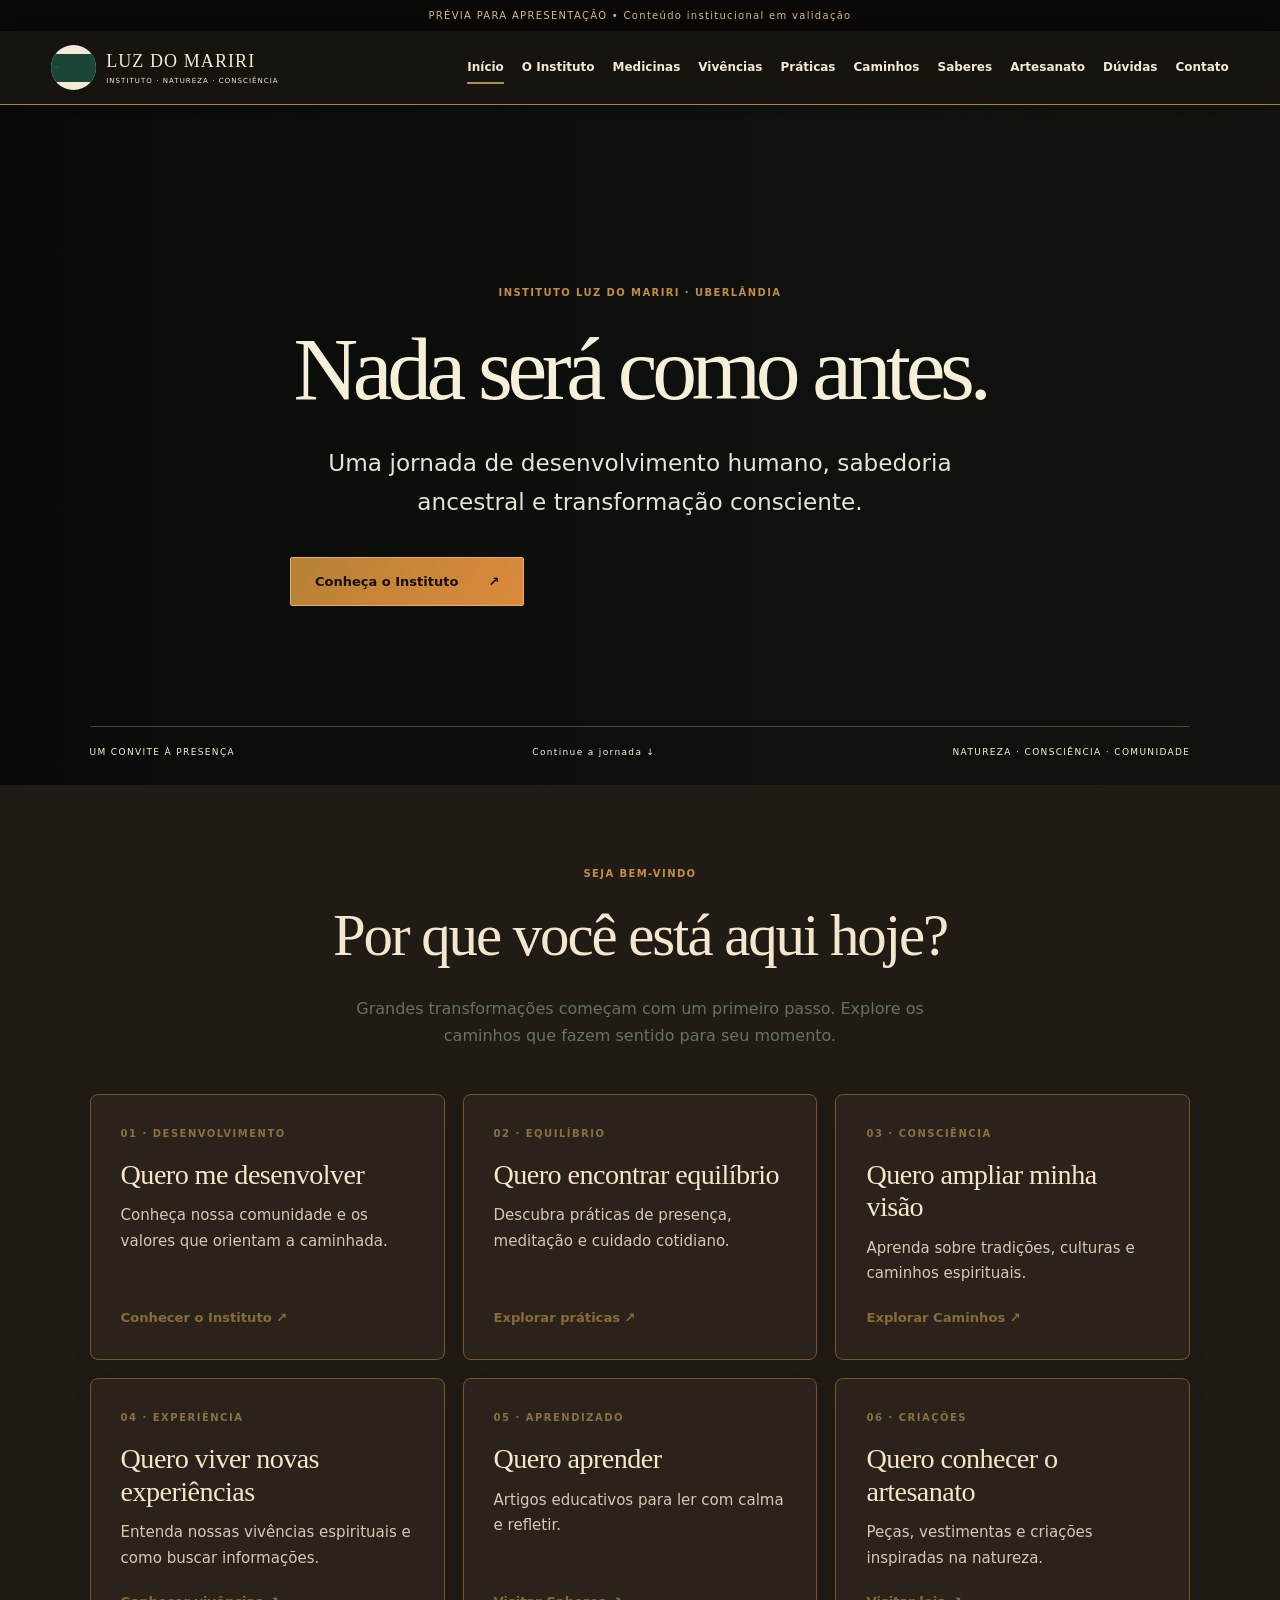
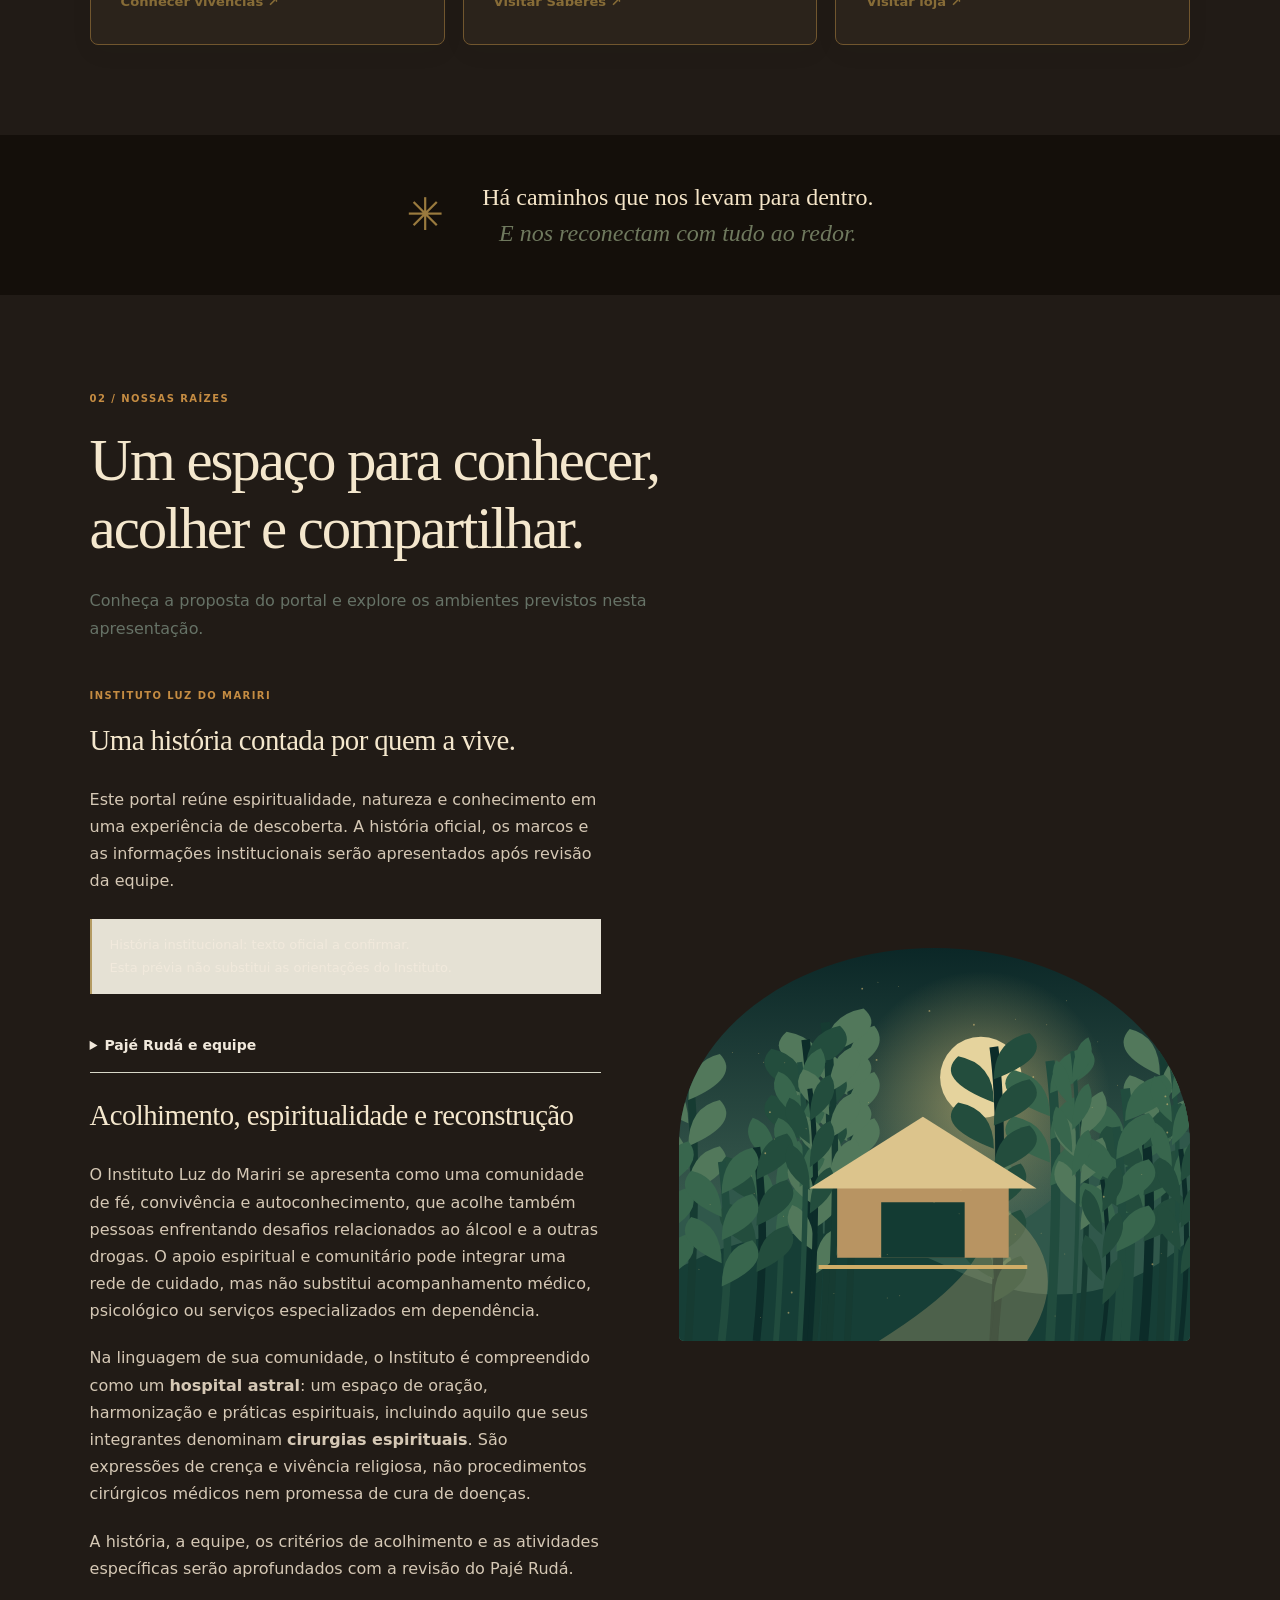
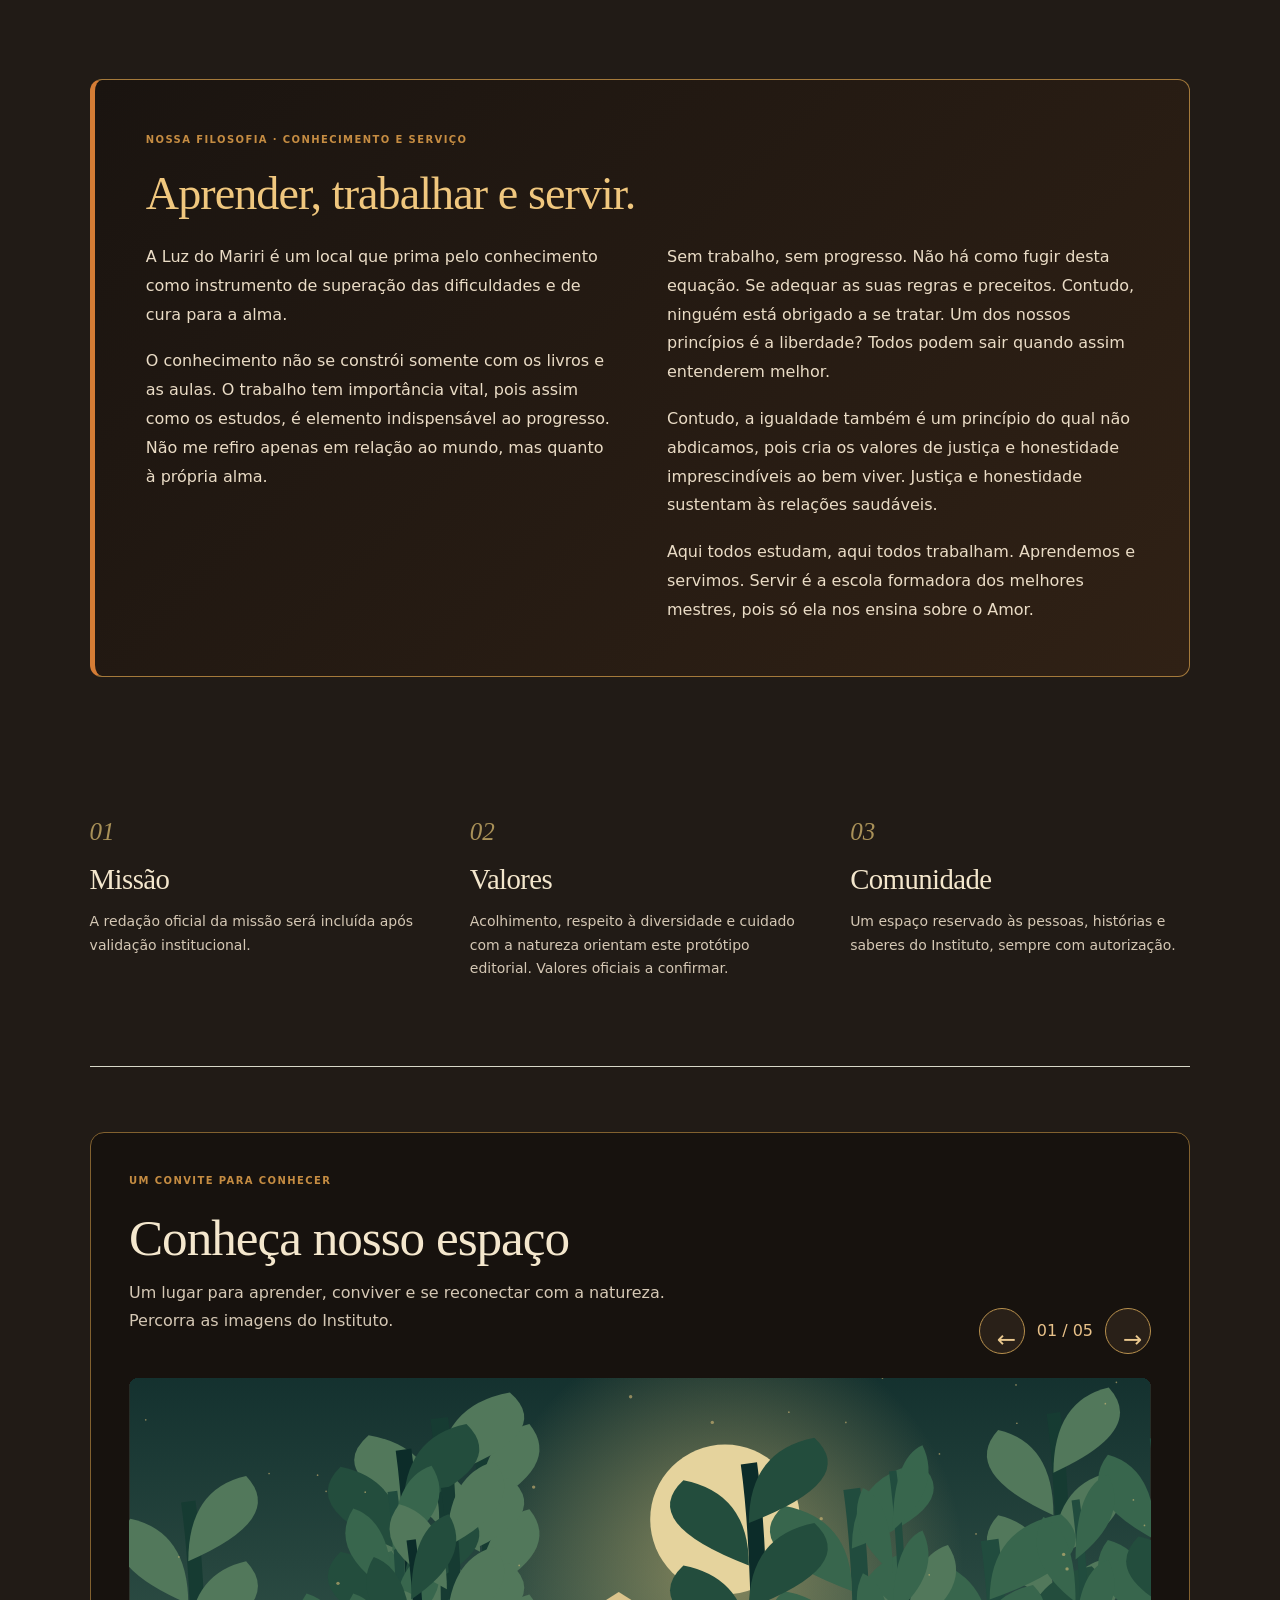
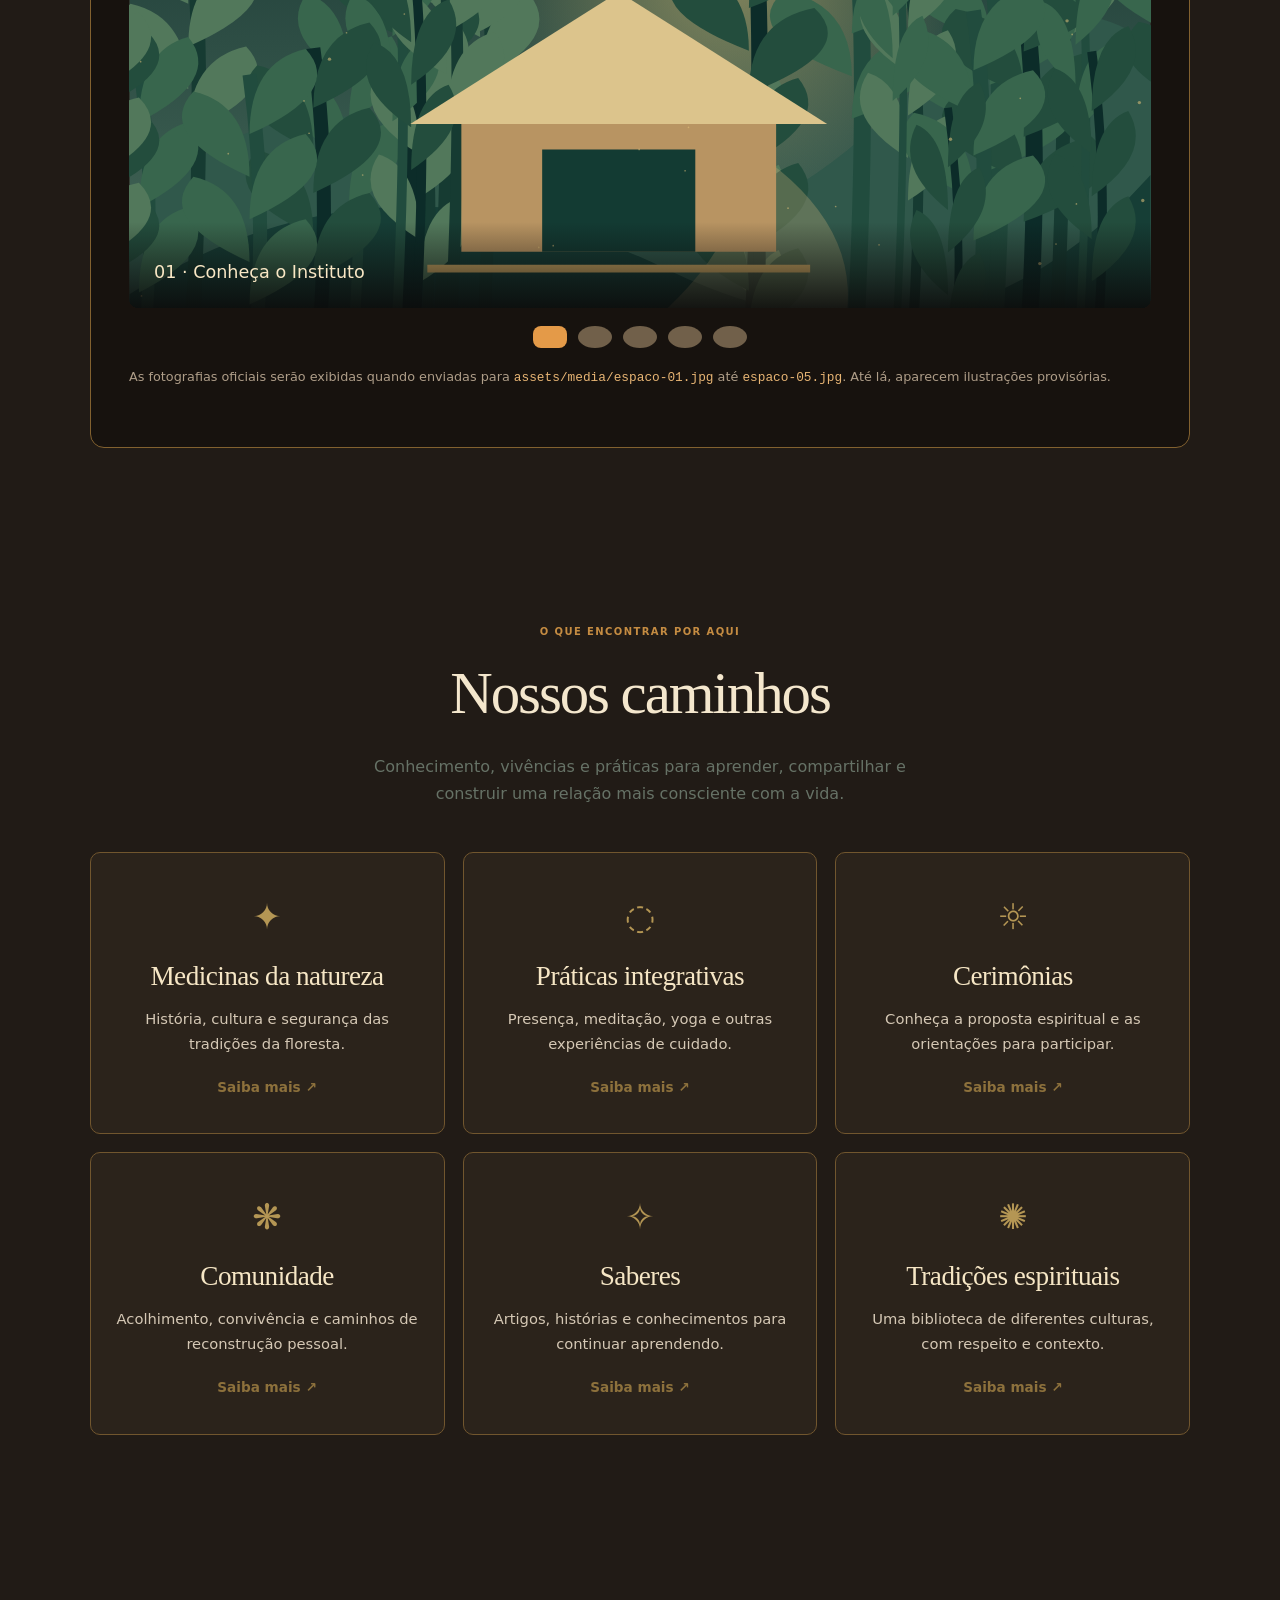
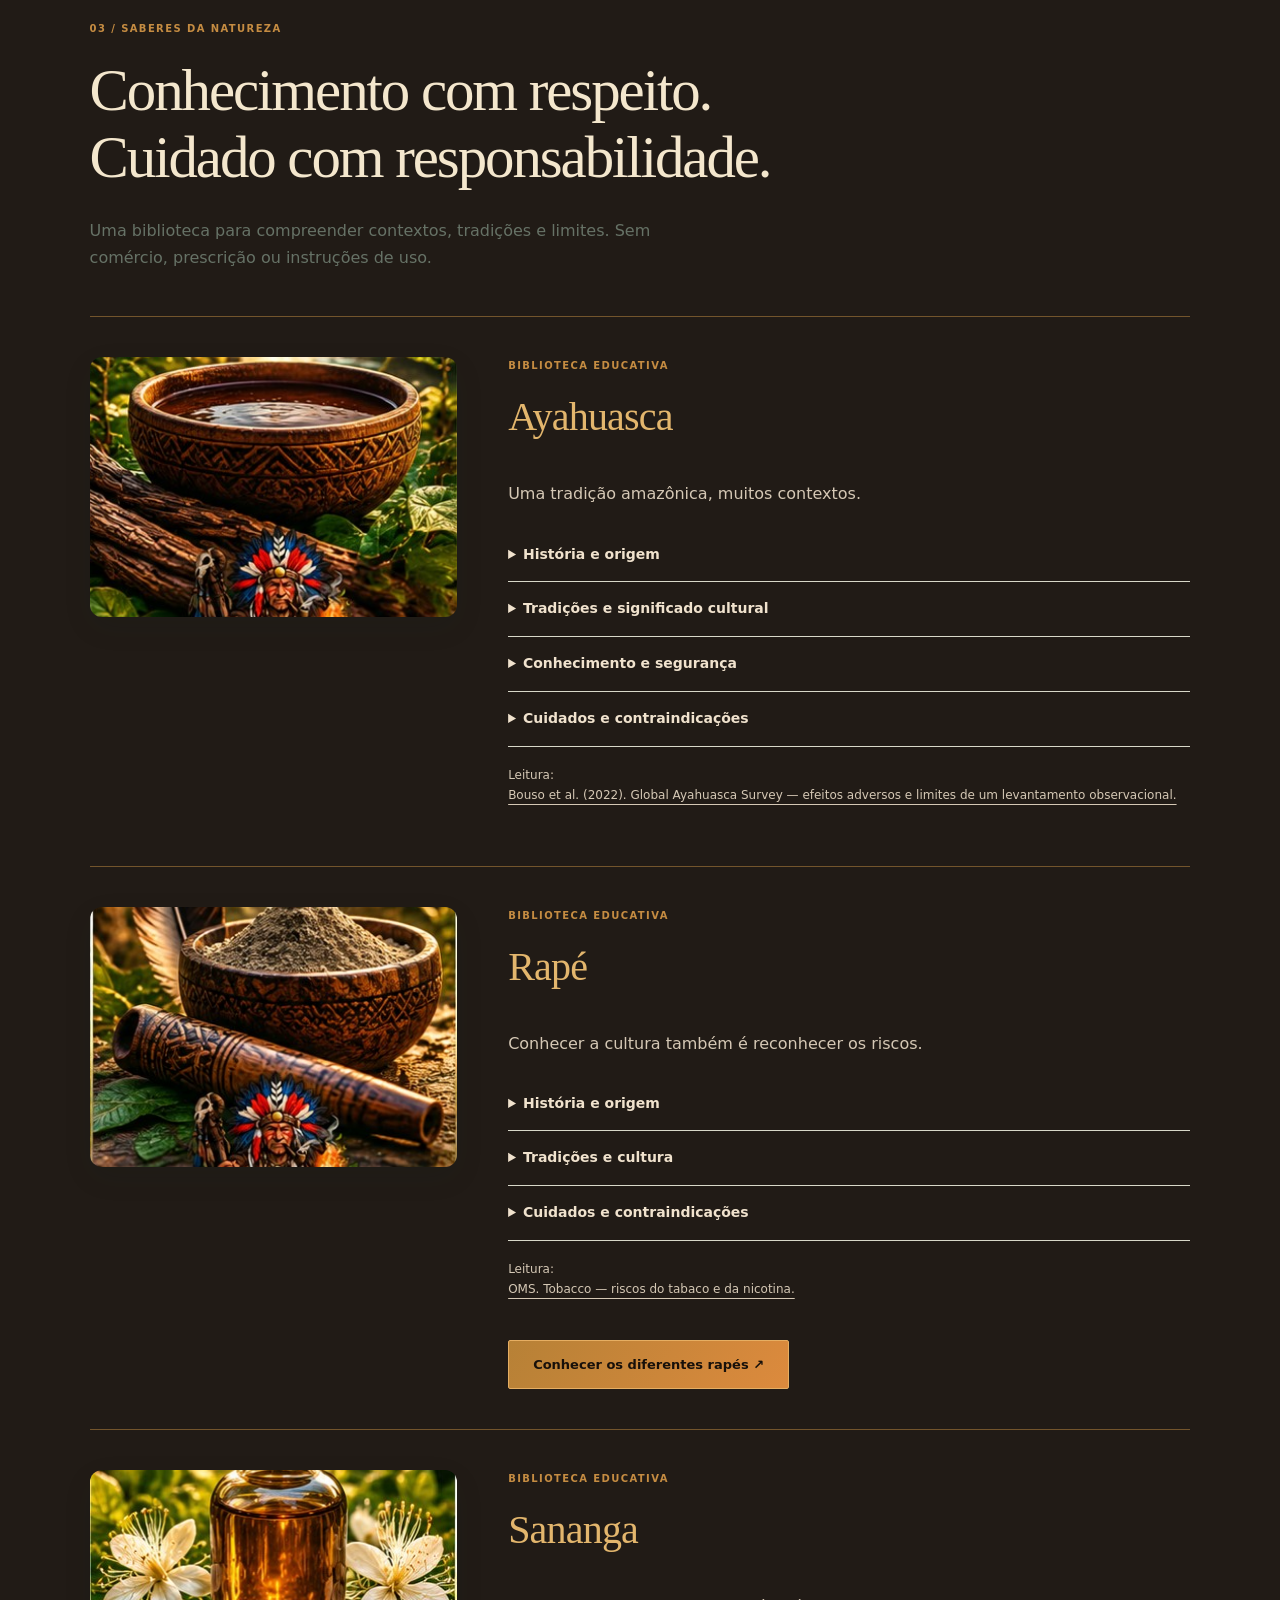
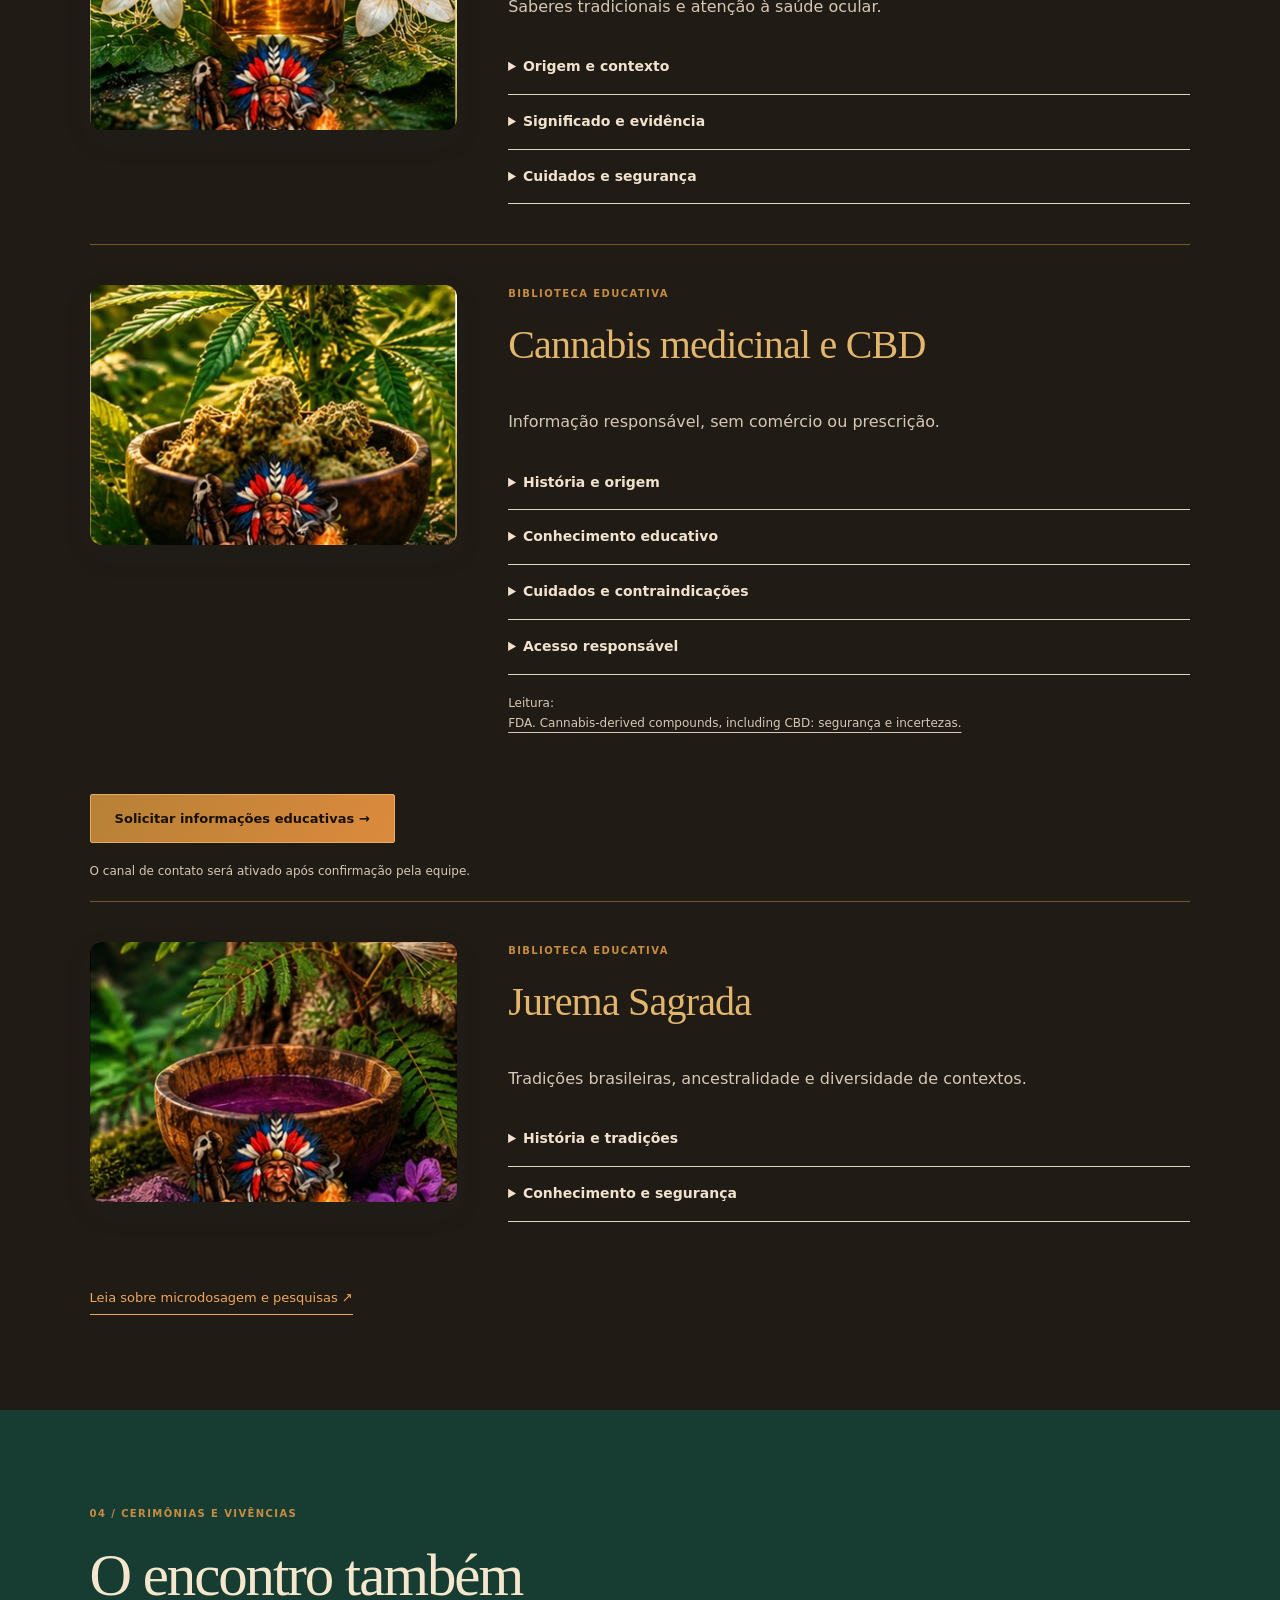
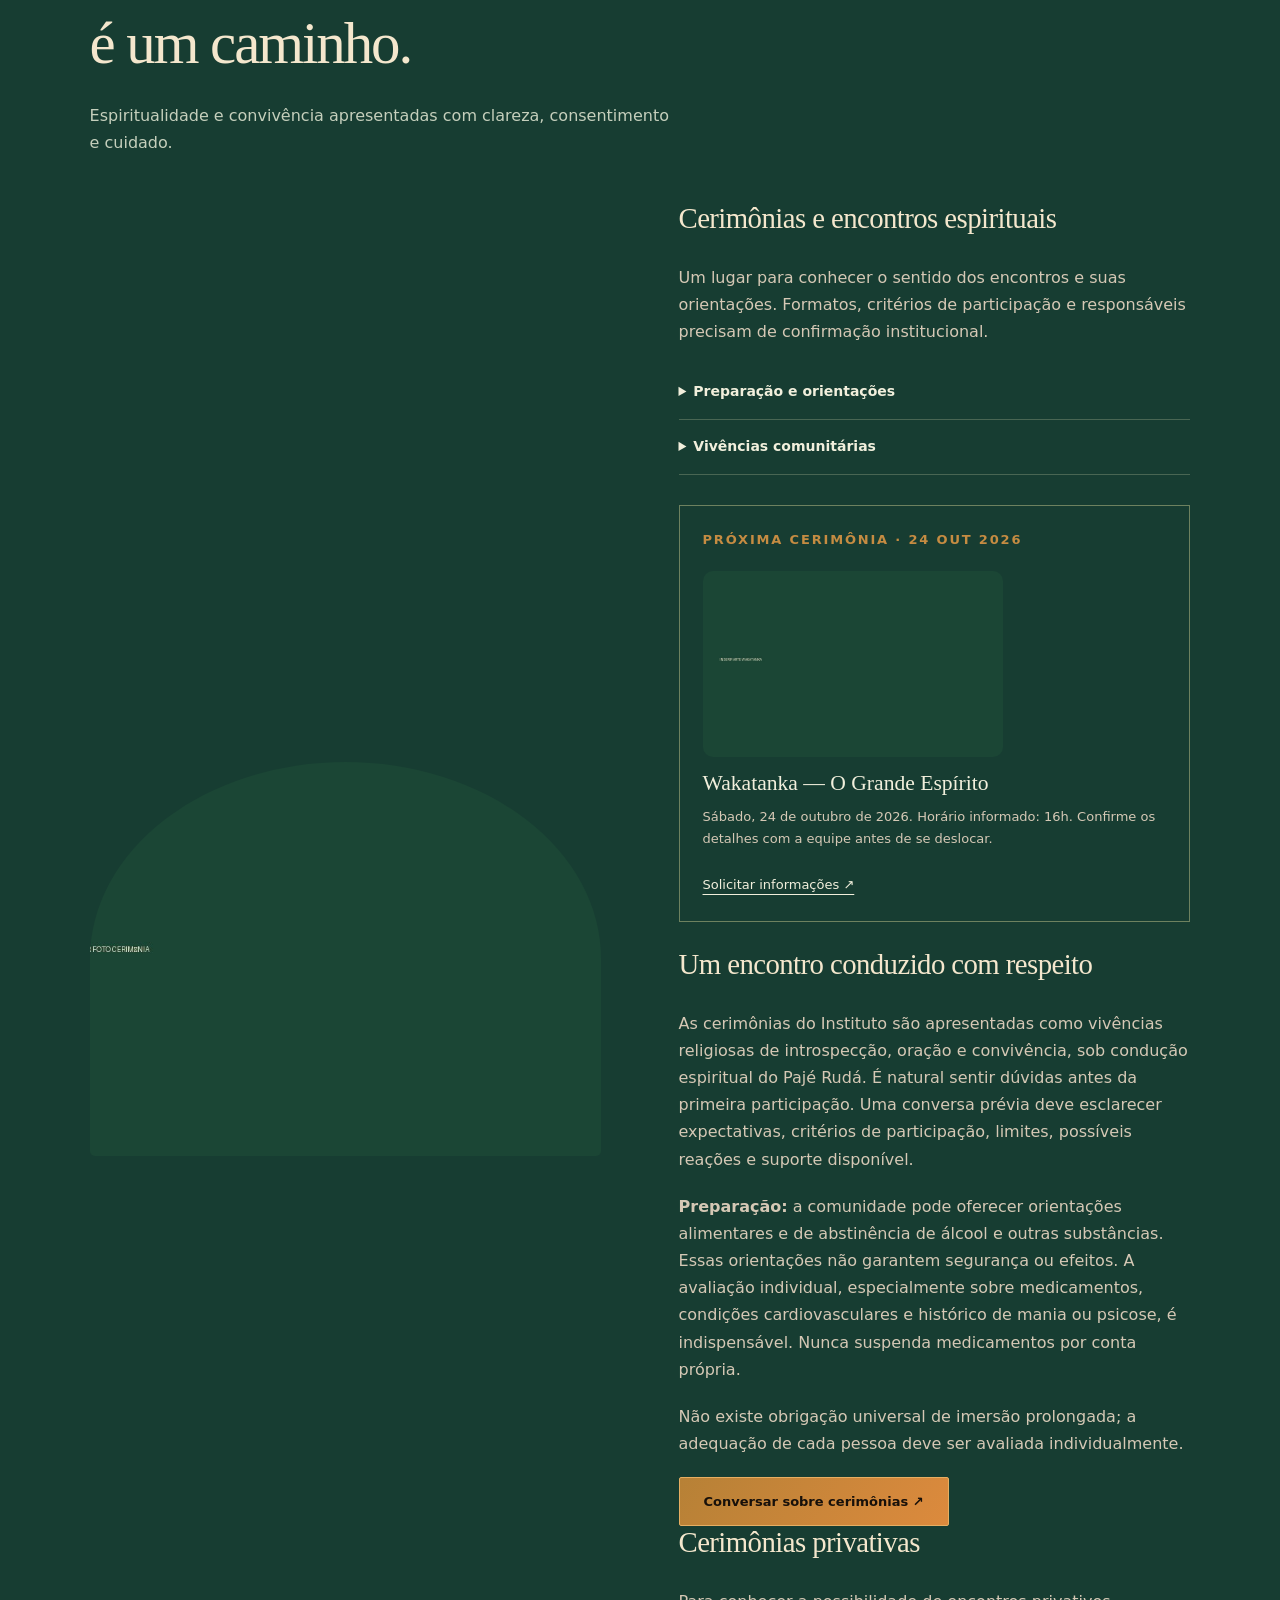
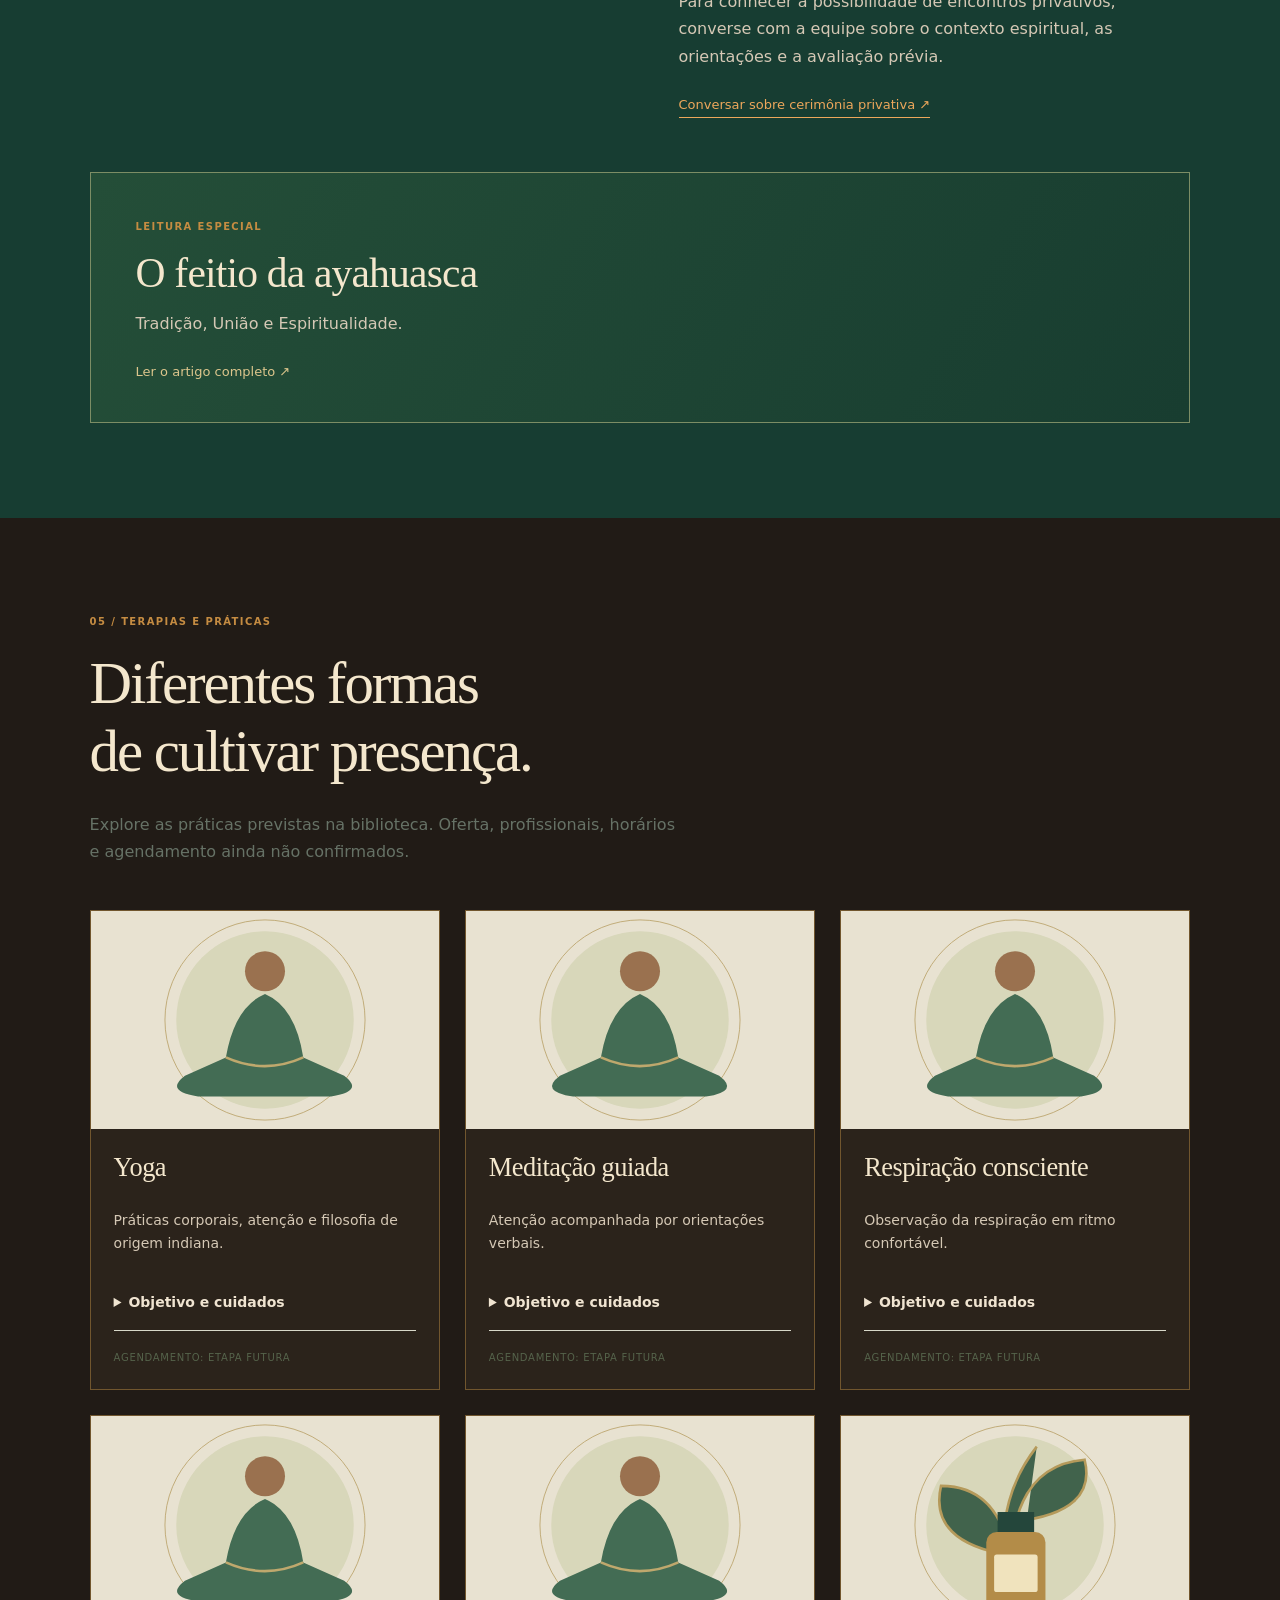
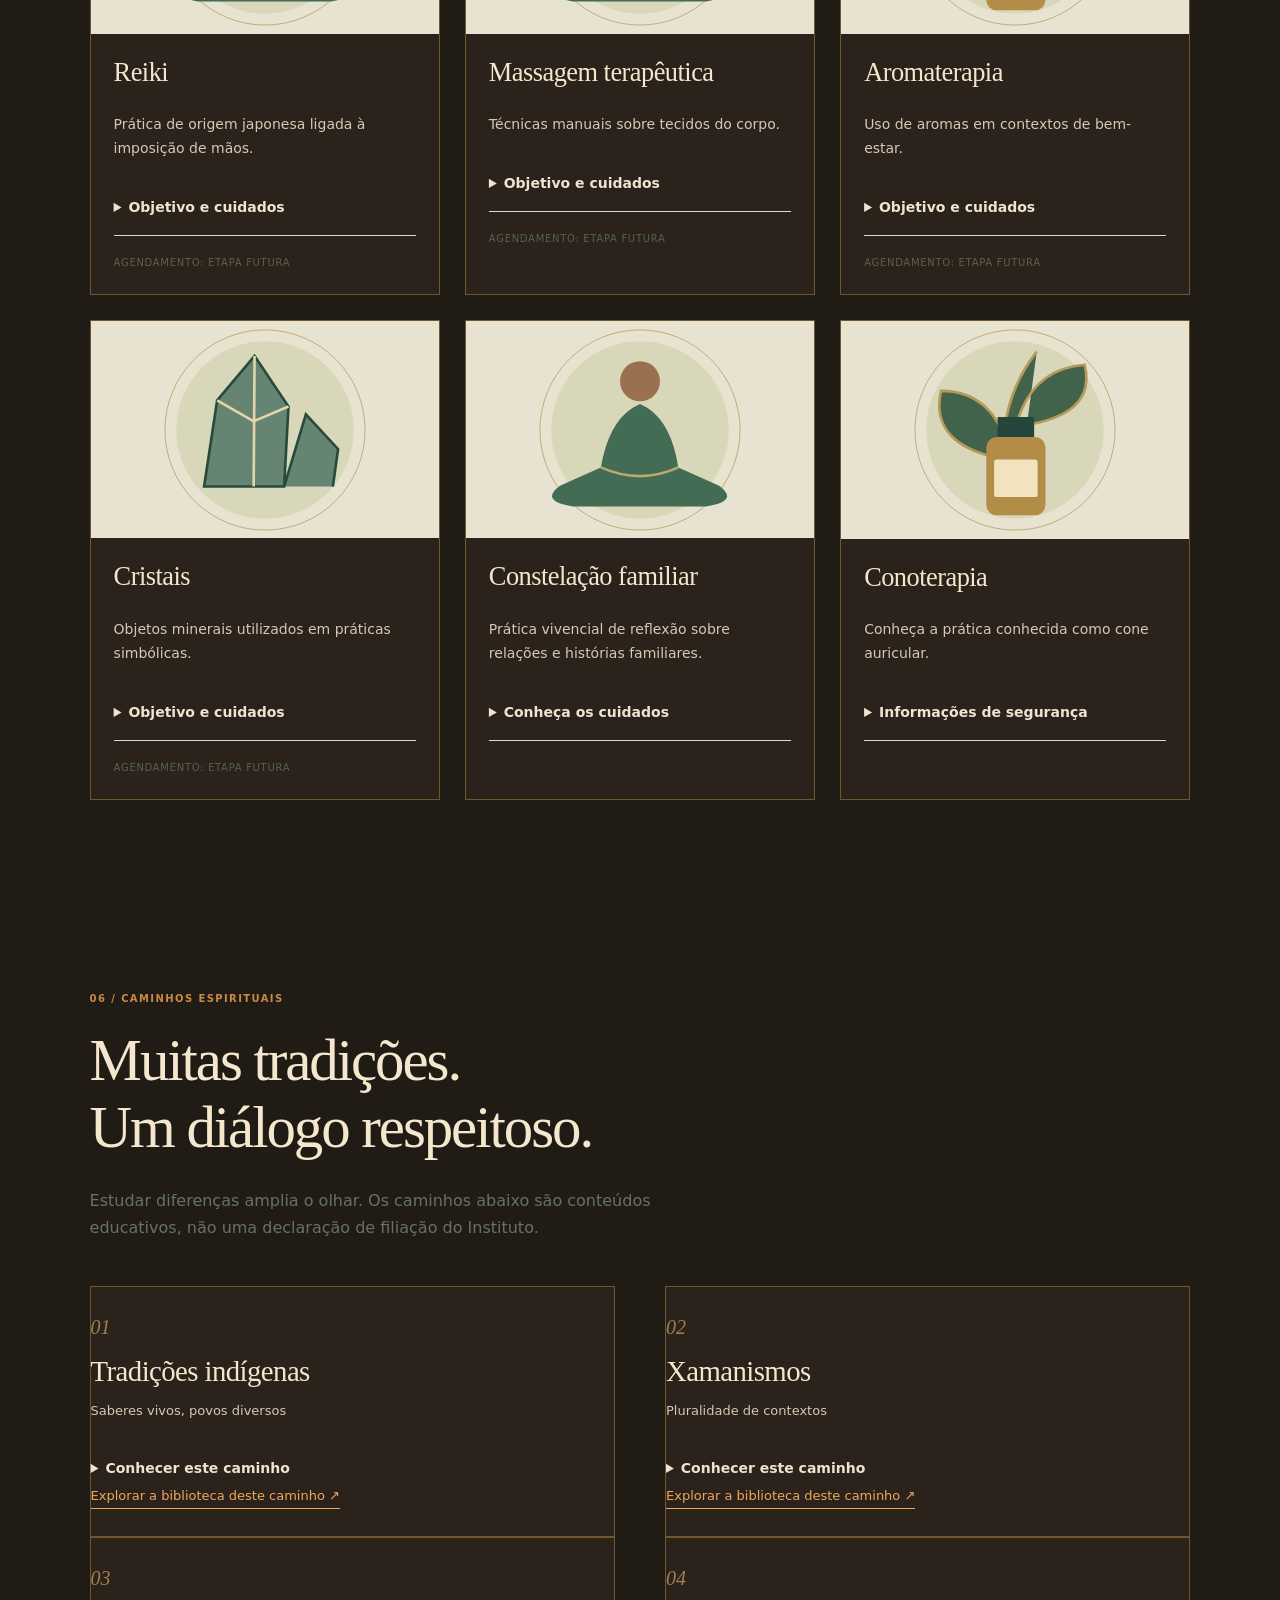
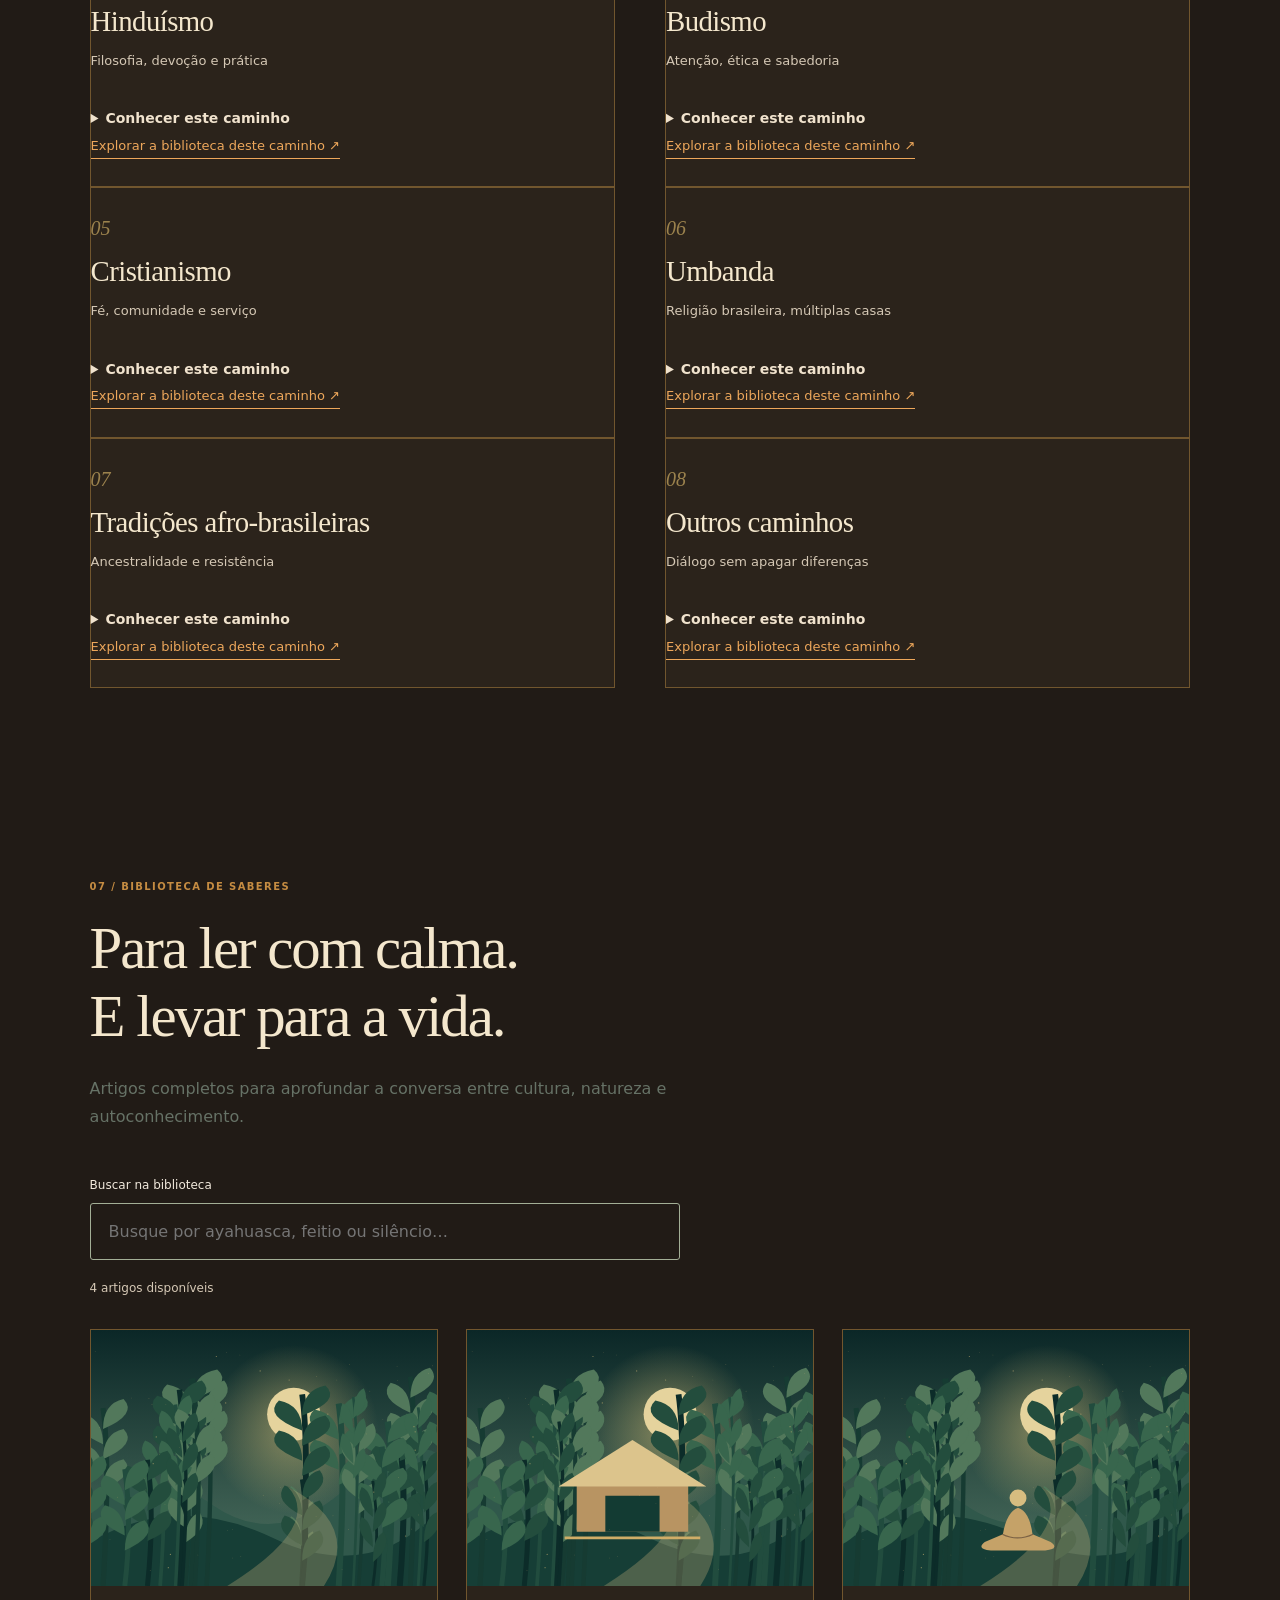
==== commit 737f3741: "Add files via upload" ====
--- a/index.html
+++ b/index.html
@@ -1,3 +1,3 @@
 <!DOCTYPE html>
 
-<html lang="pt-BR"><head><meta charset="utf-8"/><meta content="width=device-width, initial-scale=1" name="viewport"/><meta content="Conheça o Instituto Luz do Mariri: caminhos de autoconhecimento, medicinas da natureza, vivências, práticas integrativas, saberes e artesanato em Uberlândia." name="description"/><meta content="#123e32" name="theme-color"/><meta content="Portal Instituto Luz do Mariri | Luz do Mariri" property="og:title"/><meta content="Um caminho de autoconhecimento, espiritualidade e conexão com a natureza. Explore o Instituto, a biblioteca." property="og:description"/><meta content="website" property="og:type"/><title>Instituto Luz do Mariri | Natureza, Consciência e Saberes</title><link href="assets/illustrations/leaf.svg" rel="icon" type="image/svg+xml"/><link href="css/style.css" rel="stylesheet"/><script defer="" src="js/app.js"></script></head><body><a class="skip" href="#conteudo">Pular para o conteúdo</a><div class="prototype">PRÉVIA PARA APRESENTAÇÃO <span>• Conteúdo institucional em validação</span></div><header class="site-header"><a class="brand" href="index.html"><img alt="Logotipo Luz do Mariri" class="brand-logo" data-fallback="assets/media/logo-mariri.jpg" height="560" src="assets/media/logo-mariri.jpg" width="900"/><span>LUZ DO MARIRI<small>INSTITUTO · NATUREZA · CONSCIÊNCIA</small></span></a><button aria-controls="menu" aria-expanded="false" class="menu-toggle">Menu ☰</button><nav aria-label="Navegação principal" id="menu"><a href="index.html#inicial">Início</a><a href="index.html#instituto">O Instituto</a><a href="index.html#medicinas">Medicinas</a><a href="index.html#vivencias">Vivências</a><a href="index.html#praticas">Práticas</a><a href="index.html#caminhos">Caminhos</a><a href="index.html#biblioteca">Saberes</a><a href="index.html#artesanato">Artesanato</a><a href="index.html#duvidas">Dúvidas</a><a href="index.html#contato">Contato</a></nav></header><main id="conteudo"><section class="hero" id="inicial"><div aria-label="Paisagem natural em fotografia ilustrativa" class="hero-art" role="img"></div><div class="hero-content"><p class="eyebrow">INSTITUTO LUZ DO MARIRI · UBERLÂNDIA</p><h1 class="v4-hero-title">Nada será como antes.</h1><p>Uma jornada de desenvolvimento humano, sabedoria ancestral e transformação consciente.</p><div class="actions"><a class="button" href="#instituto">Conheça o Instituto <span>↗</span></a></div></div><div class="hero-foot"><span>UM CONVITE À PRESENÇA</span><a href="#instituto">Continue a jornada ↓</a><span>NATUREZA · CONSCIÊNCIA · COMUNIDADE</span></div></section><section class="v4-intro section light" id="seu-caminho"><div class="section-heading v4-centered"><p class="eyebrow">SEJA BEM-VINDO</p><h2>Por que você está aqui hoje?</h2><p>Grandes transformações começam com um primeiro passo. Explore os caminhos que fazem sentido para seu momento.</p></div><div class="v4-intent-grid"><a href="#instituto"><span>01 · DESENVOLVIMENTO</span><h3>Quero me desenvolver</h3><p>Conheça nossa comunidade e os valores que orientam a caminhada.</p><b>Conhecer o Instituto ↗</b></a><a href="#praticas"><span>02 · EQUILÍBRIO</span><h3>Quero encontrar equilíbrio</h3><p>Descubra práticas de presença, meditação e cuidado cotidiano.</p><b>Explorar práticas ↗</b></a><a href="#caminhos"><span>03 · CONSCIÊNCIA</span><h3>Quero ampliar minha visão</h3><p>Aprenda sobre tradições, culturas e caminhos espirituais.</p><b>Explorar Caminhos ↗</b></a><a href="#vivencias"><span>04 · EXPERIÊNCIA</span><h3>Quero viver novas experiências</h3><p>Entenda nossas vivências espirituais e como buscar informações.</p><b>Conhecer vivências ↗</b></a><a href="#biblioteca"><span>05 · APRENDIZADO</span><h3>Quero aprender</h3><p>Artigos educativos para ler com calma e refletir.</p><b>Visitar Saberes ↗</b></a><a href="#artesanato"><span>06 · CRIAÇÕES</span><h3>Quero conhecer o artesanato</h3><p>Peças, vestimentas e criações inspiradas na natureza.</p><b>Visitar loja ↗</b></a></div></section><div class="manifesto"><span>✳</span><p>Há caminhos que nos levam para dentro.<br/><em>E nos reconectam com tudo ao redor.</em></p></div><section class="section light" id="instituto"><div class="section-heading"><p class="eyebrow">02 / Nossas raízes</p><h2>Um espaço para conhecer,<br/>acolher e compartilhar.</h2><p>Conheça a proposta do portal e explore os ambientes previstos nesta apresentação.</p></div><div class="split"><div><p class="eyebrow">INSTITUTO LUZ DO MARIRI</p><h3>Uma história contada por quem a vive.</h3><p>Este portal reúne espiritualidade, natureza e conhecimento em uma experiência de descoberta. A história oficial, os marcos e as informações institucionais serão apresentados após revisão da equipe.</p><div class="note">História institucional: texto oficial a confirmar.<br/>Esta prévia não substitui as orientações do Instituto.</div><details><summary>Pajé Rudá e equipe</summary><div><p>Pajé Rudá é a referência indicada para a apresentação deste projeto. Sua biografia, imagem e os perfis dos integrantes serão incluídos com validação e autorização. Não há retratos ou depoimentos simulados nesta versão.</p></div></details><div class="institutional-extra"><h3>Acolhimento, espiritualidade e reconstrução</h3><p>O Instituto Luz do Mariri se apresenta como uma comunidade de fé, convivência e autoconhecimento, que acolhe também pessoas enfrentando desafios relacionados ao álcool e a outras drogas. O apoio espiritual e comunitário pode integrar uma rede de cuidado, mas não substitui acompanhamento médico, psicológico ou serviços especializados em dependência.</p><p>Na linguagem de sua comunidade, o Instituto é compreendido como um <strong>hospital astral</strong>: um espaço de oração, harmonização e práticas espirituais, incluindo aquilo que seus integrantes denominam <strong>cirurgias espirituais</strong>. São expressões de crença e vivência religiosa, não procedimentos cirúrgicos médicos nem promessa de cura de doenças.</p><p>A história, a equipe, os critérios de acolhimento e as atividades específicas serão aprofundados com a revisão do Pajé Rudá.</p></div></div><img alt="Representação artística de um espaço de encontro na floresta, não é uma imagem real do Instituto" class="rounded" height="850" loading="lazy" src="assets/illustrations/temple.svg" width="1200"/></div><div class="values" id="valores"><div><span>01</span><h3>Missão</h3><p>A redação oficial da missão será incluída após validação institucional.</p></div><div><span>02</span><h3>Valores</h3><p>Acolhimento, respeito à diversidade e cuidado com a natureza orientam este protótipo editorial. Valores oficiais a confirmar.</p></div><div><span>03</span><h3>Comunidade</h3><p>Um espaço reservado às pessoas, histórias e saberes do Instituto, sempre com autorização.</p></div></div><div class="tour"><div><p class="eyebrow">PASSEIO ILUSTRADO</p><h3>Conheça os espaços</h3><p>Selecione um ambiente para explorar. Representação conceitual, sem posição geográfica ou planta real.</p><div aria-label="Ambientes" class="tour-tabs" role="group"><button aria-pressed="true" data-space="cerimonia">Espaços de cerimônia</button><button aria-pressed="false" data-space="salao">Salão</button><button aria-pressed="false" data-space="horta">Horta</button><button aria-pressed="false" data-space="meditacao">Meditação</button><button aria-pressed="false" data-space="natureza">Natureza</button></div></div><div class="tour-scene"><img alt="Espaço de cerimônia conceitual" height="850" id="tour-image" src="assets/illustrations/temple.svg" width="1200"/><div aria-live="polite" id="tour-description"><h4>Espaços de cerimônia</h4><p>Uma aproximação ilustrada dos ambientes de encontro espiritual. Estrutura, capacidade e acessibilidade serão confirmadas pela equipe.</p></div></div></div></section><section class="v4-paths section cream" id="nossos-caminhos"><div class="section-heading v4-centered"><p class="eyebrow">O QUE ENCONTRAR POR AQUI</p><h2>Nossos caminhos</h2><p>Conhecimento, vivências e práticas para aprender, compartilhar e construir uma relação mais consciente com a vida.</p></div><div class="v4-service-grid"><a href="#medicinas"><span class="v4-service-icon">✦</span><h3>Medicinas da natureza</h3><p>História, cultura e segurança das tradições da floresta.</p><b>Saiba mais ↗</b></a><a href="#praticas"><span class="v4-service-icon">◌</span><h3>Práticas integrativas</h3><p>Presença, meditação, yoga e outras experiências de cuidado.</p><b>Saiba mais ↗</b></a><a href="#vivencias"><span class="v4-service-icon">☼</span><h3>Cerimônias</h3><p>Conheça a proposta espiritual e as orientações para participar.</p><b>Saiba mais ↗</b></a><a href="#instituto"><span class="v4-service-icon">❋</span><h3>Comunidade</h3><p>Acolhimento, convivência e caminhos de reconstrução pessoal.</p><b>Saiba mais ↗</b></a><a href="#biblioteca"><span class="v4-service-icon">✧</span><h3>Saberes</h3><p>Artigos, histórias e conhecimentos para continuar aprendendo.</p><b>Saiba mais ↗</b></a><a href="#caminhos"><span class="v4-service-icon">✺</span><h3>Tradições espirituais</h3><p>Uma biblioteca de diferentes culturas, com respeito e contexto.</p><b>Saiba mais ↗</b></a></div></section><section class="section cream" id="medicinas"><div class="section-heading"><p class="eyebrow">03 / Saberes da natureza</p><h2>Conhecimento com respeito.<br/>Cuidado com responsabilidade.</h2><p>Uma biblioteca para compreender contextos, tradições e limites. Sem comércio, prescrição ou instruções de uso.</p></div><article class="medicine"><img alt="Imagem educativa sobre Ayahuasca" class="medicine-photo" data-fallback="assets/illustrations/leaf.svg" height="400" loading="lazy" src="assets/media/ayahuasca.jpg" width="560"/><div><p class="eyebrow">Biblioteca educativa</p><h3>Ayahuasca</h3><p>Uma tradição amazônica, muitos contextos.</p><details><summary>História e origem</summary><div><p>Bebida psicoativa de origem amazônica, associada a diferentes povos e territórios. Seus usos têm trajetórias próprias; não existe uma única tradição indígena que represente todas as demais. No Brasil, também integra caminhos religiosos que se organizaram no século XX.</p></div></details><details><summary>Tradições e significado cultural</summary><div><p>Em determinadas comunidades, participa de rituais de aprendizagem, espiritualidade e vínculos coletivos. Os sentidos atribuídos à experiência dependem da cultura, da comunidade e da história de cada pessoa. A expressão “medicina” tem aqui sentido tradicional, sem promessa de tratamento.</p></div></details><details><summary>Conhecimento e segurança</summary><div><p>Pode produzir alterações intensas de percepção e emoções. Há relatos de náusea, vômito e sofrimento psicológico. Pesquisas clínicas não permitem garantir benefício individual nem transformar uma cerimônia em tratamento médico.</p></div></details><details><summary>Cuidados e contraindicações</summary><div><p>Há risco de interações graves com medicamentos e outras substâncias. Histórico de psicose ou mania, condições cardiovasculares, gestação e amamentação exigem atenção clínica; esta página não determina aptidão. Não interrompa medicações para participar. Procure avaliação profissional e informações sobre triagem, acompanhamento e resposta a emergências.</p></div></details><p class="fine">Leitura: <a href="https://journals.plos.org/globalpublichealth/article?id=10.1371/journal.pgph.0000438" rel="noopener noreferrer" target="_blank">Bouso et al. (2022). Global Ayahuasca Survey — efeitos adversos e limites de um levantamento observacional.</a></p></div></article><article class="medicine"><img alt="Imagem educativa sobre Rapé" class="medicine-photo" data-fallback="assets/illustrations/leaf.svg" height="400" loading="lazy" src="assets/media/rape.jpg" width="560"/><div><p class="eyebrow">Biblioteca educativa</p><h3>Rapé</h3><p>Conhecer a cultura também é reconhecer os riscos.</p><details><summary>História e origem</summary><div><p>O termo abrange preparados distintos em contextos indígenas e outros espaços. Algumas formulações contêm tabaco; composição e significados variam entre povos. Conhecimentos específicos pertencem às suas comunidades de origem.</p></div></details><details><summary>Tradições e cultura</summary><div><p>Pode integrar práticas cerimoniais e modos próprios de transmissão de saberes. Uma apresentação genérica não substitui a escuta de representantes das tradições nem autoriza reproduzir seus ritos.</p></div></details><details><summary>Cuidados e contraindicações</summary><div><p>Quando contém tabaco, expõe à nicotina e pode causar dependência, irritação e efeitos cardiovasculares. Não se presume segurança pela origem natural. Gestantes, lactantes e pessoas com problemas cardíacos ou respiratórios devem buscar avaliação de saúde. Não compartilhamos técnicas de aplicação nem indicações terapêuticas.</p></div></details><p class="fine">Leitura: <a href="https://www.who.int/news-room/fact-sheets/detail/tobacco" rel="noopener noreferrer" target="_blank">OMS. Tobacco — riscos do tabaco e da nicotina.</a></p></div></article><article class="medicine"><img alt="Imagem educativa sobre Sananga" class="medicine-photo" data-fallback="assets/illustrations/leaf.svg" height="400" loading="lazy" src="assets/media/sananga.jpg" width="560"/><div><p class="eyebrow">Biblioteca educativa</p><h3>Sananga</h3><p>Saberes tradicionais e atenção à saúde ocular.</p><details><summary>Origem e contexto</summary><div><p>Nome utilizado para preparados vegetais associados a determinadas tradições amazônicas. Identificação botânica, composição e práticas variam. Não é adequado atribuir o mesmo uso a todos os povos indígenas.</p></div></details><details><summary>Significado e evidência</summary><div><p>Relatos tradicionais e explicações espirituais precisam ser apresentados como tais. Não há base aqui para afirmar que trate doenças oculares, melhore a visão ou produza limpeza clínica.</p></div></details><details><summary>Cuidados e segurança</summary><div><p>Preparados não estéreis nos olhos podem causar lesões e infecções. Dor intensa não comprova benefício. Não recomendamos aplicação ocular. Em caso de dor persistente, alteração visual ou irritação, procure atendimento oftalmológico. Doenças oculares e cirurgias prévias tornam a avaliação profissional especialmente importante.</p></div></details></div></article><article class="medicine"><img alt="Imagem educativa sobre Cannabis medicinal e CBD" class="medicine-photo" data-fallback="assets/illustrations/leaf.svg" height="400" loading="lazy" src="assets/media/cannabis.jpg" width="560"/><div><p class="eyebrow">Biblioteca educativa</p><h3>Cannabis medicinal e CBD</h3><p>Informação responsável, sem comércio ou prescrição.</p><details><summary>História e origem</summary><div><p>Cannabis tem uma longa história de uso em diferentes regiões. O debate medicinal contemporâneo envolve produtos de composição definida, pesquisa e regulação; é distinto dos diversos usos culturais da planta.</p></div></details><details><summary>Conhecimento educativo</summary><div><p>CBD e THC são compostos diferentes. As evidências dependem da indicação, do produto e da população estudada. Um resultado com medicamento específico não pode ser generalizado para qualquer óleo ou condição.</p></div></details><details><summary>Cuidados e contraindicações</summary><div><p>CBD pode causar efeitos adversos, lesão hepática e interações medicamentosas. Produtos com THC podem afetar atenção e saúde mental. Gestação, amamentação, condições hepáticas e uso de outros medicamentos requerem orientação clínica. Não dirija sob efeitos que comprometam a atenção.</p></div></details><details><summary>Acesso responsável</summary><div><p>Esta biblioteca não prescreve, vende ou intermedeia produtos. Requisitos brasileiros de acesso devem ser conferidos nas orientações atuais da Anvisa e com profissional habilitado.</p></div></details><p class="fine">Leitura: <a href="https://www.fda.gov/consumers/consumer-updates/what-you-need-know-and-what-were-working-find-out-about-products-containing-cannabis-or-cannabis" rel="noopener noreferrer" target="_blank">FDA. Cannabis-derived compounds, including CBD: segurança e incertezas.</a></p></div></article><a class="button dark" href="#contato">Solicitar informações educativas →</a><p class="fine">O canal de contato será ativado após confirmação pela equipe.</p><article class="medicine"><img alt="Imagem educativa sobre Jurema Sagrada" class="medicine-photo" data-fallback="assets/illustrations/leaf.svg" height="400" loading="lazy" src="assets/media/jurema.jpg" width="560"/><div><p class="eyebrow">Biblioteca educativa</p><h3>Jurema Sagrada</h3><p>Tradições brasileiras, ancestralidade e diversidade de contextos.</p><details><summary>História e tradições</summary><div><p>A Jurema Sagrada integra tradições religiosas e culturais brasileiras, especialmente do Nordeste. Suas expressões são diversas e merecem estudo atento às comunidades e aos seus próprios ensinamentos.</p></div></details><details><summary>Conhecimento e segurança</summary><div><p>As plantas e preparações associadas ao nome jurema não são todas equivalentes. Seus contextos religiosos não constituem indicação clínica; substâncias psicoativas podem apresentar riscos e interações.</p></div></details></div></article><div class="feature-actions"><a class="button dark" href="pages/rapes.html">Conheça os saberes e variedades de rapé ↗</a><a class="text-link" href="pages/microdosagem.html">Leia sobre microdosagem e pesquisas ↗</a></div></section><section class="section dark" id="vivencias"><div class="section-heading"><p class="eyebrow">04 / Cerimônias e vivências</p><h2>O encontro também<br/>é um caminho.</h2><p>Espiritualidade e convivência apresentadas com clareza, consentimento e cuidado.</p></div><div class="split"><img alt="Imagem conceitual de ambiente natural para cerimônias" class="rounded" height="560" loading="lazy" src="assets/media/cerimonia.jpg" width="900"/><div><h3>Cerimônias e encontros espirituais</h3><p>Um lugar para conhecer o sentido dos encontros e suas orientações. Formatos, critérios de participação e responsáveis precisam de confirmação institucional.</p><details><summary>Preparação e orientações</summary><div><p>Antes de participar, solicite informações sobre acolhimento, avaliação individual, acessibilidade, consentimento e suporte. Informe condições de saúde e medicamentos ao profissional responsável pela avaliação. Não interrompa tratamentos. As orientações locais devem ser fornecidas pela equipe; este portal não define preparo nem aptidão.</p></div></details><details><summary>Vivências comunitárias</summary><div><p>Esta área poderá reunir encontros de estudo, convivência e cuidado com a natureza. Nenhuma atividade está anunciada como disponível. A participação deve respeitar autonomia, limites e autorização de imagem.</p></div></details><div class="calendar event-feature"><p class="eyebrow">PRÓXIMA CERIMÔNIA · 24 OUT 2026</p><img alt="Cerimônia Wakatanka — O Grande Espírito" data-fallback="assets/media/Wakatanka.jpeg" height="560" src="assets/media/Wakatanka.jpeg" width="900"/><h4>Wakatanka — O Grande Espírito</h4><p>Sábado, 24 de outubro de 2026. Horário informado: 16h. Confirme os detalhes com a equipe antes de se deslocar.</p><a href="https://wa.me/5534992142960?text=Ol%C3%A1%21%20Gostaria%20de%20informa%C3%A7%C3%B5es%20sobre%20a%20cerim%C3%B4nia%20Wakatanka%20de%2024%2F10." rel="noopener noreferrer" target="_blank">Solicitar informações ↗</a></div><div class="ceremony-extra"><h3>Um encontro conduzido com respeito</h3><p>As cerimônias do Instituto são apresentadas como vivências religiosas de introspecção, oração e convivência, sob condução espiritual do Pajé Rudá. É natural sentir dúvidas antes da primeira participação. Uma conversa prévia deve esclarecer expectativas, critérios de participação, limites, possíveis reações e suporte disponível.</p><p><strong>Preparação:</strong> a comunidade pode oferecer orientações alimentares e de abstinência de álcool e outras substâncias. Essas orientações não garantem segurança ou efeitos. A avaliação individual, especialmente sobre medicamentos, condições cardiovasculares e histórico de mania ou psicose, é indispensável. Nunca suspenda medicamentos por conta própria.</p><p>Não existe obrigação universal de imersão prolongada; a adequação de cada pessoa deve ser avaliada individualmente.</p><a class="button" href="https://wa.me/5534992142960?text=Ol%C3%A1%21%20Gostaria%20de%20informa%C3%A7%C3%B5es%20sobre%20as%20cerim%C3%B4nias%20e%20orienta%C3%A7%C3%B5es%20de%20participa%C3%A7%C3%A3o." rel="noopener noreferrer" target="_blank">Conversar sobre cerimônias ↗</a><h3>Cerimônias privativas</h3><p>Para conhecer a possibilidade de encontros privativos, converse com a equipe sobre o contexto espiritual, as orientações e a avaliação prévia.</p><a class="text-link" href="https://wa.me/5534992142960?text=Ol%C3%A1%21%20Gostaria%20de%20conversar%20sobre%20uma%20cerim%C3%B4nia%20privativa%20e%20suas%20orienta%C3%A7%C3%B5es." rel="noopener noreferrer" target="_blank">Conversar sobre cerimônia privativa ↗</a></div></div></div><a class="feature-link" href="pages/feitio.html"><span class="eyebrow">LEITURA ESPECIAL</span><h3>O feitio da ayahuasca</h3><p>Tradição, União e Espiritualidade.</p><span>Ler o artigo completo ↗</span></a></section><section class="section light" id="praticas"><div class="section-heading"><p class="eyebrow">05 / Terapias e práticas</p><h2>Diferentes formas<br/>de cultivar presença.</h2><p>Explore as práticas previstas na biblioteca. Oferta, profissionais, horários e agendamento ainda não confirmados.</p></div><div class="practice-grid"><article class="practice-card"><img alt="Ilustração conceitual: Yoga" height="280" loading="lazy" src="assets/illustrations/yoga.svg" width="400"/><div><h3>Yoga</h3><p>Práticas corporais, atenção e filosofia de origem indiana.</p><details><summary>Objetivo e cuidados</summary><div><p><strong>Objetivo:</strong> Explorar presença e movimento, respeitando os limites do corpo.</p><p>Adapte posturas com orientação; dor é sinal para interromper.</p><p>Atividade prevista no portal. Oferta, responsáveis e agenda dependem de confirmação.</p></div></details><span class="availability">Agendamento: etapa futura</span></div></article><article class="practice-card"><img alt="Ilustração conceitual: Meditação guiada" height="280" loading="lazy" src="assets/illustrations/meditation.svg" width="400"/><div><h3>Meditação guiada</h3><p>Atenção acompanhada por orientações verbais.</p><details><summary>Objetivo e cuidados</summary><div><p><strong>Objetivo:</strong> Criar espaço para perceber pensamentos e sensações.</p><p>Pode causar desconforto em algumas pessoas; a prática pode ser interrompida.</p><p>Atividade prevista no portal. Oferta, responsáveis e agenda dependem de confirmação.</p></div></details><span class="availability">Agendamento: etapa futura</span></div></article><article class="practice-card"><img alt="Ilustração conceitual: Respiração consciente" height="280" loading="lazy" src="assets/illustrations/breath.svg" width="400"/><div><h3>Respiração consciente</h3><p>Observação da respiração em ritmo confortável.</p><details><summary>Objetivo e cuidados</summary><div><p><strong>Objetivo:</strong> Favorecer atenção ao momento presente.</p><p>Evite hiperventilação e retenções forçadas; pare diante de tontura.</p><p>Atividade prevista no portal. Oferta, responsáveis e agenda dependem de confirmação.</p></div></details><span class="availability">Agendamento: etapa futura</span></div></article><article class="practice-card"><img alt="Ilustração conceitual: Reiki" height="280" loading="lazy" src="assets/illustrations/reiki.svg" width="400"/><div><h3>Reiki</h3><p>Prática de origem japonesa ligada à imposição de mãos.</p><details><summary>Objetivo e cuidados</summary><div><p><strong>Objetivo:</strong> Oferecer um contexto de acolhimento e relaxamento.</p><p>Não há garantia de eficácia clínica; não substitui tratamento.</p><p>Atividade prevista no portal. Oferta, responsáveis e agenda dependem de confirmação.</p></div></details><span class="availability">Agendamento: etapa futura</span></div></article><article class="practice-card"><img alt="Ilustração conceitual: Massagem terapêutica" height="280" loading="lazy" src="assets/illustrations/massage.svg" width="400"/><div><h3>Massagem terapêutica</h3><p>Técnicas manuais sobre tecidos do corpo.</p><details><summary>Objetivo e cuidados</summary><div><p><strong>Objetivo:</strong> Apoiar conforto corporal conforme avaliação individual.</p><p>Lesões, inflamação, suspeita de trombose e condições clínicas exigem avaliação.</p><p>Atividade prevista no portal. Oferta, responsáveis e agenda dependem de confirmação.</p></div></details><span class="availability">Agendamento: etapa futura</span></div></article><article class="practice-card"><img alt="Ilustração conceitual: Aromaterapia" height="280" loading="lazy" src="assets/illustrations/aroma.svg" width="400"/><div><h3>Aromaterapia</h3><p>Uso de aromas em contextos de bem-estar.</p><details><summary>Objetivo e cuidados</summary><div><p><strong>Objetivo:</strong> Explorar a percepção olfativa e o ambiente.</p><p>Óleos podem causar alergias e toxicidade. Não ingerir nem aplicar nos olhos.</p><p>Atividade prevista no portal. Oferta, responsáveis e agenda dependem de confirmação.</p></div></details><span class="availability">Agendamento: etapa futura</span></div></article><article class="practice-card"><img alt="Ilustração conceitual: Cristais" height="280" loading="lazy" src="assets/illustrations/crystal.svg" width="400"/><div><h3>Cristais</h3><p>Objetos minerais utilizados em práticas simbólicas.</p><details><summary>Objetivo e cuidados</summary><div><p><strong>Objetivo:</strong> Apoiar contemplação e expressão de significados pessoais.</p><p>Não há evidência de cura por cristais; não substituem cuidados clínicos.</p><p>Atividade prevista no portal. Oferta, responsáveis e agenda dependem de confirmação.</p></div></details><span class="availability">Agendamento: etapa futura</span></div></article><article class="practice-card"><img alt="Ilustração simbólica" height="560" src="assets/illustrations/meditation.svg" width="900"/><div><h3>Constelação familiar</h3><p>Prática vivencial de reflexão sobre relações e histórias familiares.</p><details><summary>Conheça os cuidados</summary><div><p>Não é substituto de psicoterapia ou tratamento de saúde mental. Deve respeitar consentimento, privacidade e limites pessoais; evidências clínicas são limitadas.</p></div></details></div></article><article class="practice-card"><img alt="Ilustração simbólica" height="560" src="assets/illustrations/aroma.svg" width="900"/><div><h3>Conoterapia</h3><p>Conheça a prática conhecida como cone auricular.</p><details><summary>Informações de segurança</summary><div><p>Não há comprovação de que remova cerume e pode provocar queimaduras e lesões no ouvido. Para limpeza de cerume, procure profissional de saúde habilitado.</p></div></details></div></article></div></section><section class="section cream" id="caminhos"><div class="section-heading"><p class="eyebrow">06 / Caminhos espirituais</p><h2>Muitas tradições.<br/>Um diálogo respeitoso.</h2><p>Estudar diferenças amplia o olhar. Os caminhos abaixo são conteúdos educativos, não uma declaração de filiação do Instituto.</p></div><div class="path-grid"><article class="path"><span class="path-number">01</span><h3>Tradições indígenas</h3><p class="path-sub">Saberes vivos, povos diversos</p><details><summary>Conhecer este caminho</summary><div><p>São tradições de povos específicos, com línguas, histórias e relações territoriais próprias. Evite tratar a espiritualidade indígena como um sistema único. Priorize a autoria e a participação das próprias comunidades.</p></div></details><a class="text-link" href="pages/caminho-1.html">Explorar a biblioteca deste caminho ↗</a></article><article class="path"><span class="path-number">02</span><h3>Xamanismos</h3><p class="path-sub">Pluralidade de contextos</p><details><summary>Conhecer este caminho</summary><div><p>Termo amplo empregado para práticas de diferentes regiões e também por movimentos contemporâneos. Não define uma religião universal nem torna equivalentes todas as práticas chamadas xamânicas.</p></div></details><a class="text-link" href="pages/caminho-2.html">Explorar a biblioteca deste caminho ↗</a></article><article class="path"><span class="path-number">03</span><h3>Hinduísmo</h3><p class="path-sub">Filosofia, devoção e prática</p><details><summary>Conhecer este caminho</summary><div><p>Conjunto plural de tradições surgidas no sul da Ásia. Textos, divindades e caminhos de yoga recebem interpretações distintas. Conceitos como dharma e moksha devem ser estudados em seu contexto.</p></div></details><a class="text-link" href="pages/caminho-3.html">Explorar a biblioteca deste caminho ↗</a></article><article class="path"><span class="path-number">04</span><h3>Budismo</h3><p class="path-sub">Atenção, ética e sabedoria</p><details><summary>Conhecer este caminho</summary><div><p>Tradições relacionadas aos ensinamentos do Buda histórico, no sul da Ásia. Escolas como Theravada, Mahayana e Vajrayana têm práticas próprias; meditação é apenas uma parte dessa diversidade.</p></div></details><a class="text-link" href="pages/caminho-4.html">Explorar a biblioteca deste caminho ↗</a></article><article class="path"><span class="path-number">05</span><h3>Cristianismo</h3><p class="path-sub">Fé, comunidade e serviço</p><details><summary>Conhecer este caminho</summary><div><p>Tradições centradas em Jesus de Nazaré, surgidas no contexto judaico do século I. Católicos, ortodoxos e protestantes apresentam diferenças de doutrina, liturgia e interpretação.</p></div></details><a class="text-link" href="pages/caminho-5.html">Explorar a biblioteca deste caminho ↗</a></article><article class="path"><span class="path-number">06</span><h3>Umbanda</h3><p class="path-sub">Religião brasileira, múltiplas casas</p><details><summary>Conhecer este caminho</summary><div><p>Tradição religiosa brasileira de formação plural. Orixás, entidades, cantos e práticas são compreendidos de formas distintas entre terreiros. Respeitar a identidade de cada casa é parte do estudo.</p></div></details><a class="text-link" href="pages/caminho-6.html">Explorar a biblioteca deste caminho ↗</a></article><article class="path"><span class="path-number">07</span><h3>Tradições afro-brasileiras</h3><p class="path-sub">Ancestralidade e resistência</p><details><summary>Conhecer este caminho</summary><div><p>Incluem religiões como os diferentes candomblés e outras expressões com histórias e linhagens próprias. Não se resumem à Umbanda. Combater o racismo religioso é condição para um diálogo respeitoso.</p></div></details><a class="text-link" href="pages/caminho-7.html">Explorar a biblioteca deste caminho ↗</a></article><article class="path"><span class="path-number">08</span><h3>Outros caminhos</h3><p class="path-sub">Diálogo sem apagar diferenças</p><details><summary>Conhecer este caminho</summary><div><p>Taoismo, tradições africanas, caminhos filosóficos e muitas outras expressões podem ampliar a biblioteca. Novos textos devem ser contextualizados, revisados e, sempre que possível, produzidos com representantes das tradições.</p></div></details><a class="text-link" href="pages/caminho-8.html">Explorar a biblioteca deste caminho ↗</a></article></div></section><section class="section light" id="biblioteca"><div class="section-heading"><p class="eyebrow">07 / Biblioteca de saberes</p><h2>Para ler com calma.<br/>E levar para a vida.</h2><p>Artigos completos para aprofundar a conversa entre cultura, natureza e autoconhecimento.</p></div><label class="search-label" for="article-search">Buscar na biblioteca</label><input autocomplete="off" id="article-search" placeholder="Busque por ayahuasca, feitio ou silêncio…" type="search"/><p aria-live="polite" class="fine" id="search-count">4 artigos disponíveis</p><div class="article-grid"><article class="article-card" data-search="AYAHUASCA — A MEDICINA DA FLORESTA Cultura • Natureza"><a href="pages/ayahuasca.html"><img alt="Ilustração editorial: Cultura • Natureza" height="850" loading="lazy" src="assets/illustrations/forest.svg" width="1200"/><div><p class="eyebrow">Cultura • Natureza</p><h3>AYAHUASCA — A MEDICINA DA FLORESTA</h3><p>Conhecer a ayahuasca é aproximar-se de histórias, comunidades e responsabilidades que vão além da experiência individual.</p><span class="text-link">Ler artigo · 3 min ↗</span></div></a></article><article class="article-card" data-search="O FEITIO DA AYAHUASCA — TRADIÇÃO, UNIÃO E ESPIRITUALIDADE Cultura • Comunidade"><a href="pages/feitio.html"><img alt="Ilustração editorial: Cultura • Comunidade" height="850" loading="lazy" src="assets/illustrations/temple.svg" width="1200"/><div><p class="eyebrow">Cultura • Comunidade</p><h3>O FEITIO DA AYAHUASCA — TRADIÇÃO, UNIÃO E ESPIRITUALIDADE</h3><p>Mais que uma etapa material, o feitio pode ser vivido como tempo de encontro, responsabilidade e transmissão de saberes.</p><span class="text-link">Ler artigo · 3 min ↗</span></div></a></article><article class="article-card" data-search="O PODER DO SILÊNCIO — MEDITAÇÃO E AUTOCONHECIMENTO Presença • Autoconhecimento"><a href="pages/silencio.html"><img alt="Ilustração editorial: Presença • Autoconhecimento" height="850" loading="lazy" src="assets/illustrations/silence.svg" width="1200"/><div><p class="eyebrow">Presença • Autoconhecimento</p><h3>O PODER DO SILÊNCIO — MEDITAÇÃO E AUTOCONHECIMENTO</h3><p>Diminuir o ruído pode abrir espaço para observar. O silêncio é um convite à presença, sem exigência de perfeição.</p><span class="text-link">Ler artigo · 3 min ↗</span></div></a></article><article class="article-card" data-search="microdosagem ayahuasca neuroplasticidade ciência"><a href="pages/microdosagem.html"><img alt="Arte ilustrativa sobre pesquisa" height="560" loading="lazy" src="assets/illustrations/forest.svg" width="900"/><div><p class="eyebrow">Ciência • Segurança</p><h3>Microdosagem de Ayahuasca, Neuroplasticidade e Caminhos da Ciência</h3><p>O que é investigado, o que permanece incerto e por que não há protocolo seguro comprovado.</p><span class="text-link">Ler artigo ↗</span></div></a></article></div><div class="voices"><span aria-hidden="true">“</span><div><p class="eyebrow">VOZES DO MARIRI</p><h3>Histórias que merecem ser ouvidas.</h3><p>Espaço reservado a experiências e ensinamentos do Pajé Rudá e de integrantes do Instituto. Os primeiros relatos serão publicados após autorização e revisão de seus autores.</p><p class="fine">Ainda não há depoimentos publicados. Nenhuma fala foi simulada.</p></div></div></section><section class="section cream" id="artesanato"><div class="section-heading"><p class="eyebrow">08 / Loja do Instituto</p><h2>Artesanato e criações<br/>com identidade.</h2><p>Catálogo demonstrativo: preços fictícios para apresentação, sujeitos à confirmação. Pedidos apenas de itens artesanais e outros produtos permitidos.</p></div><div class="shop-grid" id="shop-grid"></div><div class="cart-panel"><h3>Seu carrinho <span id="cart-count">0 itens</span></h3><div aria-live="polite" id="cart-items">Adicione itens para começar.</div><p class="cart-total">Total demonstrativo: <strong id="cart-total">R$ 0,00</strong></p><button class="button dark" disabled="" id="send-cart" type="button">Enviar pedido pelo WhatsApp ↗</button><p class="fine">Nenhum pagamento é feito neste site. Valores e disponibilidade devem ser confirmados.</p></div></section><section class="v4-faq section light" id="duvidas"><div class="section-heading v4-centered"><p class="eyebrow">PRIMEIRA VISITA</p><h2>Você pode estar se perguntando...</h2><p>Algumas respostas para quem deseja conhecer o Instituto com tranquilidade.</p></div><div class="v4-faq-list"><details><summary>Preciso ter experiência com práticas espirituais?</summary><p>Não é necessário ter experiência para buscar informações sobre o Instituto. A participação em atividades específicas depende de conversa prévia, avaliação individual e orientações de segurança.</p></details><details><summary>Como posso conhecer as cerimônias?</summary><p>Consulte a página de Vivências e entre em contato para esclarecer a proposta, a preparação, os critérios de participação e os cuidados necessários.</p></details><details><summary>Posso interromper meus tratamentos médicos?</summary><p>Não. Práticas espirituais e comunitárias não substituem acompanhamento de saúde. Nunca interrompa medicamentos ou tratamentos por conta própria.</p></details><details><summary>Onde fica o Instituto?</summary><p>Rua João Garcia Borges, 58, Chácaras Oliveiras, Uberlândia, Minas Gerais. Confira as orientações de chegada na seção Contato.</p></details><details><summary>Como posso conversar com a equipe?</summary><p>Na seção Contato você encontra o WhatsApp e um link para o mapa. Você também pode solicitar informações sobre cerimônias e atividades.</p></details></div></section><section class="section light" id="contato"><div class="section-heading"><p class="eyebrow">09 / Contato e localização</p><h2>A próxima conversa<br/>começa por aqui.</h2><p>Converse com nossa equipe e encontre o Instituto em Uberlândia, MG.</p></div><div class="contact-grid"><div><h3>Informações do Instituto</h3><dl><dt>Endereço</dt><dd>Rua João Garcia Borges, 58, Chácaras Oliveiras, Uberlândia – MG, CEP 38419-167</dd><dt>WhatsApp</dt><dd><a href="https://wa.me/5534992142960" rel="noopener noreferrer" target="_blank">(34) 99214-2960</a></dd><dt>Redes sociais</dt><dd>Perfis oficiais a confirmar</dd><dt>Horários</dt><dd>Consulte a equipe antes de visitar</dd></dl><a class="button dark" href="https://wa.me/5534992142960?text=Ol%C3%A1%21%20Vim%20pelo%20Portal%20Luz%20do%20Mariri%20e%20gostaria%20de%20informa%C3%A7%C3%B5es." rel="noopener noreferrer" target="_blank">Conversar pelo WhatsApp ↗</a></div><div><iframe class="contact-map" loading="lazy" referrerpolicy="no-referrer-when-downgrade" src="https://www.google.com/maps?q=Rua%20Jo%C3%A3o%20Garcia%20Borges%2C%2058%2C%20Ch%C3%A1caras%20Oliveiras%2C%20Uberl%C3%A2ndia%2C%20MG&amp;output=embed" title="Mapa do Instituto Luz do Mariri"></iframe><a class="text-link" href="https://www.google.com/maps/search/?api=1&amp;query=Rua+Jo%C3%A3o+Garcia+Borges+58+Ch%C3%A1caras+Oliveiras+Uberl%C3%A2ndia+MG" rel="noopener noreferrer" target="_blank">Como chegar pelo Google Maps ↗</a><p class="fine">Confirme o marcador e a entrada do Instituto antes de visitar.</p></div></div></section></main><footer><a class="brand" href="index.html">✳ LUZ DO MARIRI</a><p>Conhecer. Cuidar. Compartilhar.</p><p>Protótipo independente · Ilustrações conceituais, sem representação fiel dos espaços ou de pessoas.</p><a href="pages/editorial.html">Diretrizes editoriais e privacidade</a><span> · </span><a href="index.html#contato">Fale com o Instituto</a><p class="fine">Conteúdo educativo. Não substitui avaliação ou tratamento por profissionais de saúde.</p></footer><p aria-live="polite" class="toast" id="status" role="status"></p></body></html>+<html lang="pt-BR"><head><meta charset="utf-8"/><meta content="width=device-width, initial-scale=1" name="viewport"/><meta content="Conheça o Instituto Luz do Mariri: caminhos de autoconhecimento, medicinas da natureza, vivências, práticas integrativas, saberes e artesanato em Uberlândia." name="description"/><meta content="#12100e" name="theme-color"/><meta content="Portal Instituto Luz do Mariri | Luz do Mariri" property="og:title"/><meta content="Um caminho de autoconhecimento, espiritualidade e conexão com a natureza. Explore o Instituto, a biblioteca." property="og:description"/><meta content="website" property="og:type"/><title>Instituto Luz do Mariri | Natureza, Consciência e Saberes</title><link href="assets/illustrations/leaf.svg" rel="icon" type="image/svg+xml"/><link href="css/style.css" rel="stylesheet"/><script defer="" src="js/app.js"></script></head><body><a class="skip" href="#conteudo">Pular para o conteúdo</a><div class="prototype">PRÉVIA PARA APRESENTAÇÃO <span>• Conteúdo institucional em validação</span></div><header class="site-header"><a class="brand" href="index.html"><img alt="Logotipo Luz do Mariri" class="brand-logo" data-fallback="assets/media/logo-mariri.jpg" height="560" src="assets/media/logo-mariri.jpg" width="900"/><span>LUZ DO MARIRI<small>INSTITUTO · NATUREZA · CONSCIÊNCIA</small></span></a><button aria-controls="menu" aria-expanded="false" class="menu-toggle">Menu ☰</button><nav aria-label="Navegação principal" id="menu"><a href="index.html#inicial">Início</a><a href="index.html#instituto">O Instituto</a><a href="index.html#medicinas">Medicinas</a><a href="index.html#vivencias">Vivências</a><a href="index.html#praticas">Práticas</a><a href="index.html#caminhos">Caminhos</a><a href="index.html#biblioteca">Saberes</a><a href="index.html#artesanato">Artesanato</a><a href="index.html#duvidas">Dúvidas</a><a href="index.html#contato">Contato</a></nav></header><main id="conteudo"><section class="hero" id="inicial"><div aria-label="Paisagem natural em fotografia ilustrativa" class="hero-art" role="img"></div><div class="hero-content"><p class="eyebrow">INSTITUTO LUZ DO MARIRI · UBERLÂNDIA</p><h1 class="v4-hero-title">Nada será como antes.</h1><p>Uma jornada de desenvolvimento humano, sabedoria ancestral e transformação consciente.</p><div class="actions"><a class="button" href="#instituto">Conheça o Instituto <span>↗</span></a></div></div><div class="hero-foot"><span>UM CONVITE À PRESENÇA</span><a href="#instituto">Continue a jornada ↓</a><span>NATUREZA · CONSCIÊNCIA · COMUNIDADE</span></div></section><section class="v4-intro section light" id="seu-caminho"><div class="section-heading v4-centered"><p class="eyebrow">SEJA BEM-VINDO</p><h2>Por que você está aqui hoje?</h2><p>Grandes transformações começam com um primeiro passo. Explore os caminhos que fazem sentido para seu momento.</p></div><div class="v4-intent-grid"><a href="#instituto"><span>01 · DESENVOLVIMENTO</span><h3>Quero me desenvolver</h3><p>Conheça nossa comunidade e os valores que orientam a caminhada.</p><b>Conhecer o Instituto ↗</b></a><a href="#praticas"><span>02 · EQUILÍBRIO</span><h3>Quero encontrar equilíbrio</h3><p>Descubra práticas de presença, meditação e cuidado cotidiano.</p><b>Explorar práticas ↗</b></a><a href="#caminhos"><span>03 · CONSCIÊNCIA</span><h3>Quero ampliar minha visão</h3><p>Aprenda sobre tradições, culturas e caminhos espirituais.</p><b>Explorar Caminhos ↗</b></a><a href="#vivencias"><span>04 · EXPERIÊNCIA</span><h3>Quero viver novas experiências</h3><p>Entenda nossas vivências espirituais e como buscar informações.</p><b>Conhecer vivências ↗</b></a><a href="#biblioteca"><span>05 · APRENDIZADO</span><h3>Quero aprender</h3><p>Artigos educativos para ler com calma e refletir.</p><b>Visitar Saberes ↗</b></a><a href="#artesanato"><span>06 · CRIAÇÕES</span><h3>Quero conhecer o artesanato</h3><p>Peças, vestimentas e criações inspiradas na natureza.</p><b>Visitar loja ↗</b></a></div></section><div class="manifesto"><span>✳</span><p>Há caminhos que nos levam para dentro.<br/><em>E nos reconectam com tudo ao redor.</em></p></div><section class="section light" id="instituto"><div class="section-heading"><p class="eyebrow">02 / Nossas raízes</p><h2>Um espaço para conhecer,<br/>acolher e compartilhar.</h2><p>Conheça a proposta do portal e explore os ambientes previstos nesta apresentação.</p></div><div class="split"><div><p class="eyebrow">INSTITUTO LUZ DO MARIRI</p><h3>Uma história contada por quem a vive.</h3><p>Este portal reúne espiritualidade, natureza e conhecimento em uma experiência de descoberta. A história oficial, os marcos e as informações institucionais serão apresentados após revisão da equipe.</p><div class="note">História institucional: texto oficial a confirmar.<br/>Esta prévia não substitui as orientações do Instituto.</div><details><summary>Pajé Rudá e equipe</summary><div><p>Pajé Rudá é a referência indicada para a apresentação deste projeto. Sua biografia, imagem e os perfis dos integrantes serão incluídos com validação e autorização. Não há retratos ou depoimentos simulados nesta versão.</p></div></details><div class="institutional-extra"><h3>Acolhimento, espiritualidade e reconstrução</h3><p>O Instituto Luz do Mariri se apresenta como uma comunidade de fé, convivência e autoconhecimento, que acolhe também pessoas enfrentando desafios relacionados ao álcool e a outras drogas. O apoio espiritual e comunitário pode integrar uma rede de cuidado, mas não substitui acompanhamento médico, psicológico ou serviços especializados em dependência.</p><p>Na linguagem de sua comunidade, o Instituto é compreendido como um <strong>hospital astral</strong>: um espaço de oração, harmonização e práticas espirituais, incluindo aquilo que seus integrantes denominam <strong>cirurgias espirituais</strong>. São expressões de crença e vivência religiosa, não procedimentos cirúrgicos médicos nem promessa de cura de doenças.</p><p>A história, a equipe, os critérios de acolhimento e as atividades específicas serão aprofundados com a revisão do Pajé Rudá.</p></div></div><img alt="Representação artística de um espaço de encontro na floresta, não é uma imagem real do Instituto" class="rounded" height="850" loading="lazy" src="assets/illustrations/temple.svg" width="1200"/></div><div class="mariri-manifesto"><p class="eyebrow">NOSSA FILOSOFIA · CONHECIMENTO E SERVIÇO</p><h3>Aprender, trabalhar e servir.</h3><div class="manifesto-copy"><p>A Luz do Mariri é um local que prima pelo conhecimento como instrumento de superação das dificuldades e de cura para a alma.</p><p>O conhecimento não se constrói somente com os livros e as aulas. O trabalho tem importância vital, pois assim como os estudos, é elemento indispensável ao progresso. Não me refiro apenas em relação ao mundo, mas quanto à própria alma.</p><p>Sem trabalho, sem progresso. Não há como fugir desta equação. Se adequar as suas regras e preceitos. Contudo, ninguém está obrigado a se tratar. Um dos nossos princípios é a liberdade? Todos podem sair quando assim entenderem melhor.</p><p>Contudo, a igualdade também é um princípio do qual não abdicamos, pois cria os valores de justiça e honestidade imprescindíveis ao bem viver. Justiça e honestidade sustentam às relações saudáveis.</p><p>Aqui todos estudam, aqui todos trabalham. Aprendemos e servimos. Servir é a escola formadora dos melhores mestres, pois só ela nos ensina sobre o Amor.</p></div></div><div class="values" id="valores"><div><span>01</span><h3>Missão</h3><p>A redação oficial da missão será incluída após validação institucional.</p></div><div><span>02</span><h3>Valores</h3><p>Acolhimento, respeito à diversidade e cuidado com a natureza orientam este protótipo editorial. Valores oficiais a confirmar.</p></div><div><span>03</span><h3>Comunidade</h3><p>Um espaço reservado às pessoas, histórias e saberes do Instituto, sempre com autorização.</p></div></div><div aria-label="Conheça nosso espaço" class="spaces-carousel"><div class="spaces-header"><div><p class="eyebrow">UM CONVITE PARA CONHECER</p><h3>Conheça nosso espaço</h3><p>Um lugar para aprender, conviver e se reconectar com a natureza. Percorra as imagens do Instituto.</p></div><div class="spaces-controls"><button aria-label="Foto anterior" id="spaces-prev" type="button">←</button><span aria-live="polite" id="spaces-counter">01 / 05</span><button aria-label="Próxima foto" id="spaces-next" type="button">→</button></div></div><div aria-label="Galeria de cinco fotografias" class="spaces-viewport" tabindex="0"><div class="spaces-track"><figure class="spaces-slide"><img alt="Espaço do Instituto — fotografia 1" data-fallback="assets/illustrations/temple.svg" loading="lazy" src="assets/media/espaco-01.jpg"/><figcaption>01 · Conheça o Instituto</figcaption></figure><figure class="spaces-slide"><img alt="Espaço do Instituto — fotografia 2" data-fallback="assets/illustrations/forest.svg" loading="lazy" src="assets/media/espaco-02.jpg"/><figcaption>02 · Natureza e acolhimento</figcaption></figure><figure class="spaces-slide"><img alt="Espaço do Instituto — fotografia 3" data-fallback="assets/illustrations/silence.svg" loading="lazy" src="assets/media/espaco-03.jpg"/><figcaption>03 · Presença e contemplação</figcaption></figure><figure class="spaces-slide"><img alt="Espaço do Instituto — fotografia 4" data-fallback="assets/illustrations/temple.svg" loading="lazy" src="assets/media/espaco-04.jpg"/><figcaption>04 · Comunidade e convivência</figcaption></figure><figure class="spaces-slide"><img alt="Espaço do Instituto — fotografia 5" data-fallback="assets/illustrations/forest.svg" loading="lazy" src="assets/media/espaco-05.jpg"/><figcaption>05 · Nosso caminho</figcaption></figure></div></div><div aria-label="Selecionar foto" class="spaces-dots"><button aria-current="true" aria-label="Mostrar foto 1" class="is-active" data-slide="0" type="button"></button><button aria-label="Mostrar foto 2" data-slide="1" type="button"></button><button aria-label="Mostrar foto 3" data-slide="2" type="button"></button><button aria-label="Mostrar foto 4" data-slide="3" type="button"></button><button aria-label="Mostrar foto 5" data-slide="4" type="button"></button></div><p class="fine">As fotografias oficiais serão exibidas quando enviadas para <code>assets/media/espaco-01.jpg</code> até <code>espaco-05.jpg</code>. Até lá, aparecem ilustrações provisórias.</p></div></section><section class="v4-paths section cream" id="nossos-caminhos"><div class="section-heading v4-centered"><p class="eyebrow">O QUE ENCONTRAR POR AQUI</p><h2>Nossos caminhos</h2><p>Conhecimento, vivências e práticas para aprender, compartilhar e construir uma relação mais consciente com a vida.</p></div><div class="v4-service-grid"><a href="#medicinas"><span class="v4-service-icon">✦</span><h3>Medicinas da natureza</h3><p>História, cultura e segurança das tradições da floresta.</p><b>Saiba mais ↗</b></a><a href="#praticas"><span class="v4-service-icon">◌</span><h3>Práticas integrativas</h3><p>Presença, meditação, yoga e outras experiências de cuidado.</p><b>Saiba mais ↗</b></a><a href="#vivencias"><span class="v4-service-icon">☼</span><h3>Cerimônias</h3><p>Conheça a proposta espiritual e as orientações para participar.</p><b>Saiba mais ↗</b></a><a href="#instituto"><span class="v4-service-icon">❋</span><h3>Comunidade</h3><p>Acolhimento, convivência e caminhos de reconstrução pessoal.</p><b>Saiba mais ↗</b></a><a href="#biblioteca"><span class="v4-service-icon">✧</span><h3>Saberes</h3><p>Artigos, histórias e conhecimentos para continuar aprendendo.</p><b>Saiba mais ↗</b></a><a href="#caminhos"><span class="v4-service-icon">✺</span><h3>Tradições espirituais</h3><p>Uma biblioteca de diferentes culturas, com respeito e contexto.</p><b>Saiba mais ↗</b></a></div></section><section class="section cream" id="medicinas"><div class="section-heading"><p class="eyebrow">03 / Saberes da natureza</p><h2>Conhecimento com respeito.<br/>Cuidado com responsabilidade.</h2><p>Uma biblioteca para compreender contextos, tradições e limites. Sem comércio, prescrição ou instruções de uso.</p></div><article class="medicine"><img alt="Imagem educativa sobre Ayahuasca" class="medicine-photo" data-fallback="assets/illustrations/leaf.svg" height="400" loading="lazy" src="assets/media/ayahuasca.jpg" width="560"/><div><p class="eyebrow">Biblioteca educativa</p><h3>Ayahuasca</h3><p>Uma tradição amazônica, muitos contextos.</p><details><summary>História e origem</summary><div><p>Bebida psicoativa de origem amazônica, associada a diferentes povos e territórios. Seus usos têm trajetórias próprias; não existe uma única tradição indígena que represente todas as demais. No Brasil, também integra caminhos religiosos que se organizaram no século XX.</p></div></details><details><summary>Tradições e significado cultural</summary><div><p>Em determinadas comunidades, participa de rituais de aprendizagem, espiritualidade e vínculos coletivos. Os sentidos atribuídos à experiência dependem da cultura, da comunidade e da história de cada pessoa. A expressão “medicina” tem aqui sentido tradicional, sem promessa de tratamento.</p></div></details><details><summary>Conhecimento e segurança</summary><div><p>Pode produzir alterações intensas de percepção e emoções. Há relatos de náusea, vômito e sofrimento psicológico. Pesquisas clínicas não permitem garantir benefício individual nem transformar uma cerimônia em tratamento médico.</p></div></details><details><summary>Cuidados e contraindicações</summary><div><p>Há risco de interações graves com medicamentos e outras substâncias. Histórico de psicose ou mania, condições cardiovasculares, gestação e amamentação exigem atenção clínica; esta página não determina aptidão. Não interrompa medicações para participar. Procure avaliação profissional e informações sobre triagem, acompanhamento e resposta a emergências.</p></div></details><p class="fine">Leitura: <a href="https://journals.plos.org/globalpublichealth/article?id=10.1371/journal.pgph.0000438" rel="noopener noreferrer" target="_blank">Bouso et al. (2022). Global Ayahuasca Survey — efeitos adversos e limites de um levantamento observacional.</a></p></div></article><article class="medicine"><img alt="Imagem educativa sobre Rapé" class="medicine-photo" data-fallback="assets/illustrations/leaf.svg" height="400" loading="lazy" src="assets/media/rape.jpg" width="560"/><div><p class="eyebrow">Biblioteca educativa</p><h3>Rapé</h3><p>Conhecer a cultura também é reconhecer os riscos.</p><details><summary>História e origem</summary><div><p>O termo abrange preparados distintos em contextos indígenas e outros espaços. Algumas formulações contêm tabaco; composição e significados variam entre povos. Conhecimentos específicos pertencem às suas comunidades de origem.</p></div></details><details><summary>Tradições e cultura</summary><div><p>Pode integrar práticas cerimoniais e modos próprios de transmissão de saberes. Uma apresentação genérica não substitui a escuta de representantes das tradições nem autoriza reproduzir seus ritos.</p></div></details><details><summary>Cuidados e contraindicações</summary><div><p>Quando contém tabaco, expõe à nicotina e pode causar dependência, irritação e efeitos cardiovasculares. Não se presume segurança pela origem natural. Gestantes, lactantes e pessoas com problemas cardíacos ou respiratórios devem buscar avaliação de saúde. Não compartilhamos técnicas de aplicação nem indicações terapêuticas.</p></div></details><p class="fine">Leitura: <a href="https://www.who.int/news-room/fact-sheets/detail/tobacco" rel="noopener noreferrer" target="_blank">OMS. Tobacco — riscos do tabaco e da nicotina.</a></p><a class="button mariri-rape-link" href="pages/rapes.html">Conhecer os diferentes rapés ↗</a></div></article><article class="medicine"><img alt="Imagem educativa sobre Sananga" class="medicine-photo" data-fallback="assets/illustrations/leaf.svg" height="400" loading="lazy" src="assets/media/sananga.jpg" width="560"/><div><p class="eyebrow">Biblioteca educativa</p><h3>Sananga</h3><p>Saberes tradicionais e atenção à saúde ocular.</p><details><summary>Origem e contexto</summary><div><p>Nome utilizado para preparados vegetais associados a determinadas tradições amazônicas. Identificação botânica, composição e práticas variam. Não é adequado atribuir o mesmo uso a todos os povos indígenas.</p></div></details><details><summary>Significado e evidência</summary><div><p>Relatos tradicionais e explicações espirituais precisam ser apresentados como tais. Não há base aqui para afirmar que trate doenças oculares, melhore a visão ou produza limpeza clínica.</p></div></details><details><summary>Cuidados e segurança</summary><div><p>Preparados não estéreis nos olhos podem causar lesões e infecções. Dor intensa não comprova benefício. Não recomendamos aplicação ocular. Em caso de dor persistente, alteração visual ou irritação, procure atendimento oftalmológico. Doenças oculares e cirurgias prévias tornam a avaliação profissional especialmente importante.</p></div></details></div></article><article class="medicine"><img alt="Imagem educativa sobre Cannabis medicinal e CBD" class="medicine-photo" data-fallback="assets/illustrations/leaf.svg" height="400" loading="lazy" src="assets/media/cannabis.jpg" width="560"/><div><p class="eyebrow">Biblioteca educativa</p><h3>Cannabis medicinal e CBD</h3><p>Informação responsável, sem comércio ou prescrição.</p><details><summary>História e origem</summary><div><p>Cannabis tem uma longa história de uso em diferentes regiões. O debate medicinal contemporâneo envolve produtos de composição definida, pesquisa e regulação; é distinto dos diversos usos culturais da planta.</p></div></details><details><summary>Conhecimento educativo</summary><div><p>CBD e THC são compostos diferentes. As evidências dependem da indicação, do produto e da população estudada. Um resultado com medicamento específico não pode ser generalizado para qualquer óleo ou condição.</p></div></details><details><summary>Cuidados e contraindicações</summary><div><p>CBD pode causar efeitos adversos, lesão hepática e interações medicamentosas. Produtos com THC podem afetar atenção e saúde mental. Gestação, amamentação, condições hepáticas e uso de outros medicamentos requerem orientação clínica. Não dirija sob efeitos que comprometam a atenção.</p></div></details><details><summary>Acesso responsável</summary><div><p>Esta biblioteca não prescreve, vende ou intermedeia produtos. Requisitos brasileiros de acesso devem ser conferidos nas orientações atuais da Anvisa e com profissional habilitado.</p></div></details><p class="fine">Leitura: <a href="https://www.fda.gov/consumers/consumer-updates/what-you-need-know-and-what-were-working-find-out-about-products-containing-cannabis-or-cannabis" rel="noopener noreferrer" target="_blank">FDA. Cannabis-derived compounds, including CBD: segurança e incertezas.</a></p></div></article><a class="button dark" href="#contato">Solicitar informações educativas →</a><p class="fine">O canal de contato será ativado após confirmação pela equipe.</p><article class="medicine"><img alt="Imagem educativa sobre Jurema Sagrada" class="medicine-photo" data-fallback="assets/illustrations/leaf.svg" height="400" loading="lazy" src="assets/media/jurema.jpg" width="560"/><div><p class="eyebrow">Biblioteca educativa</p><h3>Jurema Sagrada</h3><p>Tradições brasileiras, ancestralidade e diversidade de contextos.</p><details><summary>História e tradições</summary><div><p>A Jurema Sagrada integra tradições religiosas e culturais brasileiras, especialmente do Nordeste. Suas expressões são diversas e merecem estudo atento às comunidades e aos seus próprios ensinamentos.</p></div></details><details><summary>Conhecimento e segurança</summary><div><p>As plantas e preparações associadas ao nome jurema não são todas equivalentes. Seus contextos religiosos não constituem indicação clínica; substâncias psicoativas podem apresentar riscos e interações.</p></div></details></div></article><div class="feature-actions"><a class="text-link" href="pages/microdosagem.html">Leia sobre microdosagem e pesquisas ↗</a></div></section><section class="section dark" id="vivencias"><div class="section-heading"><p class="eyebrow">04 / Cerimônias e vivências</p><h2>O encontro também<br/>é um caminho.</h2><p>Espiritualidade e convivência apresentadas com clareza, consentimento e cuidado.</p></div><div class="split"><img alt="Imagem conceitual de ambiente natural para cerimônias" class="rounded" height="560" loading="lazy" src="assets/media/cerimonia.jpg" width="900"/><div><h3>Cerimônias e encontros espirituais</h3><p>Um lugar para conhecer o sentido dos encontros e suas orientações. Formatos, critérios de participação e responsáveis precisam de confirmação institucional.</p><details><summary>Preparação e orientações</summary><div><p>Antes de participar, solicite informações sobre acolhimento, avaliação individual, acessibilidade, consentimento e suporte. Informe condições de saúde e medicamentos ao profissional responsável pela avaliação. Não interrompa tratamentos. As orientações locais devem ser fornecidas pela equipe; este portal não define preparo nem aptidão.</p></div></details><details><summary>Vivências comunitárias</summary><div><p>Esta área poderá reunir encontros de estudo, convivência e cuidado com a natureza. Nenhuma atividade está anunciada como disponível. A participação deve respeitar autonomia, limites e autorização de imagem.</p></div></details><div class="calendar event-feature"><p class="eyebrow">PRÓXIMA CERIMÔNIA · 24 OUT 2026</p><img alt="Cerimônia Wakatanka — O Grande Espírito" data-fallback="assets/media/Wakatanka.jpeg" height="560" src="assets/media/Wakatanka.jpeg" width="900"/><h4>Wakatanka — O Grande Espírito</h4><p>Sábado, 24 de outubro de 2026. Horário informado: 16h. Confirme os detalhes com a equipe antes de se deslocar.</p><a href="https://wa.me/5534992142960?text=Ol%C3%A1%21%20Gostaria%20de%20informa%C3%A7%C3%B5es%20sobre%20a%20cerim%C3%B4nia%20Wakatanka%20de%2024%2F10." rel="noopener noreferrer" target="_blank">Solicitar informações ↗</a></div><div class="ceremony-extra"><h3>Um encontro conduzido com respeito</h3><p>As cerimônias do Instituto são apresentadas como vivências religiosas de introspecção, oração e convivência, sob condução espiritual do Pajé Rudá. É natural sentir dúvidas antes da primeira participação. Uma conversa prévia deve esclarecer expectativas, critérios de participação, limites, possíveis reações e suporte disponível.</p><p><strong>Preparação:</strong> a comunidade pode oferecer orientações alimentares e de abstinência de álcool e outras substâncias. Essas orientações não garantem segurança ou efeitos. A avaliação individual, especialmente sobre medicamentos, condições cardiovasculares e histórico de mania ou psicose, é indispensável. Nunca suspenda medicamentos por conta própria.</p><p>Não existe obrigação universal de imersão prolongada; a adequação de cada pessoa deve ser avaliada individualmente.</p><a class="button" href="https://wa.me/5534992142960?text=Ol%C3%A1%21%20Gostaria%20de%20informa%C3%A7%C3%B5es%20sobre%20as%20cerim%C3%B4nias%20e%20orienta%C3%A7%C3%B5es%20de%20participa%C3%A7%C3%A3o." rel="noopener noreferrer" target="_blank">Conversar sobre cerimônias ↗</a><h3>Cerimônias privativas</h3><p>Para conhecer a possibilidade de encontros privativos, converse com a equipe sobre o contexto espiritual, as orientações e a avaliação prévia.</p><a class="text-link" href="https://wa.me/5534992142960?text=Ol%C3%A1%21%20Gostaria%20de%20conversar%20sobre%20uma%20cerim%C3%B4nia%20privativa%20e%20suas%20orienta%C3%A7%C3%B5es." rel="noopener noreferrer" target="_blank">Conversar sobre cerimônia privativa ↗</a></div></div></div><a class="feature-link" href="pages/feitio.html"><span class="eyebrow">LEITURA ESPECIAL</span><h3>O feitio da ayahuasca</h3><p>Tradição, União e Espiritualidade.</p><span>Ler o artigo completo ↗</span></a></section><section class="section light" id="praticas"><div class="section-heading"><p class="eyebrow">05 / Terapias e práticas</p><h2>Diferentes formas<br/>de cultivar presença.</h2><p>Explore as práticas previstas na biblioteca. Oferta, profissionais, horários e agendamento ainda não confirmados.</p></div><div class="practice-grid"><article class="practice-card"><img alt="Ilustração conceitual: Yoga" height="280" loading="lazy" src="assets/illustrations/yoga.svg" width="400"/><div><h3>Yoga</h3><p>Práticas corporais, atenção e filosofia de origem indiana.</p><details><summary>Objetivo e cuidados</summary><div><p><strong>Objetivo:</strong> Explorar presença e movimento, respeitando os limites do corpo.</p><p>Adapte posturas com orientação; dor é sinal para interromper.</p><p>Atividade prevista no portal. Oferta, responsáveis e agenda dependem de confirmação.</p></div></details><span class="availability">Agendamento: etapa futura</span></div></article><article class="practice-card"><img alt="Ilustração conceitual: Meditação guiada" height="280" loading="lazy" src="assets/illustrations/meditation.svg" width="400"/><div><h3>Meditação guiada</h3><p>Atenção acompanhada por orientações verbais.</p><details><summary>Objetivo e cuidados</summary><div><p><strong>Objetivo:</strong> Criar espaço para perceber pensamentos e sensações.</p><p>Pode causar desconforto em algumas pessoas; a prática pode ser interrompida.</p><p>Atividade prevista no portal. Oferta, responsáveis e agenda dependem de confirmação.</p></div></details><span class="availability">Agendamento: etapa futura</span></div></article><article class="practice-card"><img alt="Ilustração conceitual: Respiração consciente" height="280" loading="lazy" src="assets/illustrations/breath.svg" width="400"/><div><h3>Respiração consciente</h3><p>Observação da respiração em ritmo confortável.</p><details><summary>Objetivo e cuidados</summary><div><p><strong>Objetivo:</strong> Favorecer atenção ao momento presente.</p><p>Evite hiperventilação e retenções forçadas; pare diante de tontura.</p><p>Atividade prevista no portal. Oferta, responsáveis e agenda dependem de confirmação.</p></div></details><span class="availability">Agendamento: etapa futura</span></div></article><article class="practice-card"><img alt="Ilustração conceitual: Reiki" height="280" loading="lazy" src="assets/illustrations/reiki.svg" width="400"/><div><h3>Reiki</h3><p>Prática de origem japonesa ligada à imposição de mãos.</p><details><summary>Objetivo e cuidados</summary><div><p><strong>Objetivo:</strong> Oferecer um contexto de acolhimento e relaxamento.</p><p>Não há garantia de eficácia clínica; não substitui tratamento.</p><p>Atividade prevista no portal. Oferta, responsáveis e agenda dependem de confirmação.</p></div></details><span class="availability">Agendamento: etapa futura</span></div></article><article class="practice-card"><img alt="Ilustração conceitual: Massagem terapêutica" height="280" loading="lazy" src="assets/illustrations/massage.svg" width="400"/><div><h3>Massagem terapêutica</h3><p>Técnicas manuais sobre tecidos do corpo.</p><details><summary>Objetivo e cuidados</summary><div><p><strong>Objetivo:</strong> Apoiar conforto corporal conforme avaliação individual.</p><p>Lesões, inflamação, suspeita de trombose e condições clínicas exigem avaliação.</p><p>Atividade prevista no portal. Oferta, responsáveis e agenda dependem de confirmação.</p></div></details><span class="availability">Agendamento: etapa futura</span></div></article><article class="practice-card"><img alt="Ilustração conceitual: Aromaterapia" height="280" loading="lazy" src="assets/illustrations/aroma.svg" width="400"/><div><h3>Aromaterapia</h3><p>Uso de aromas em contextos de bem-estar.</p><details><summary>Objetivo e cuidados</summary><div><p><strong>Objetivo:</strong> Explorar a percepção olfativa e o ambiente.</p><p>Óleos podem causar alergias e toxicidade. Não ingerir nem aplicar nos olhos.</p><p>Atividade prevista no portal. Oferta, responsáveis e agenda dependem de confirmação.</p></div></details><span class="availability">Agendamento: etapa futura</span></div></article><article class="practice-card"><img alt="Ilustração conceitual: Cristais" height="280" loading="lazy" src="assets/illustrations/crystal.svg" width="400"/><div><h3>Cristais</h3><p>Objetos minerais utilizados em práticas simbólicas.</p><details><summary>Objetivo e cuidados</summary><div><p><strong>Objetivo:</strong> Apoiar contemplação e expressão de significados pessoais.</p><p>Não há evidência de cura por cristais; não substituem cuidados clínicos.</p><p>Atividade prevista no portal. Oferta, responsáveis e agenda dependem de confirmação.</p></div></details><span class="availability">Agendamento: etapa futura</span></div></article><article class="practice-card"><img alt="Ilustração simbólica" height="560" src="assets/illustrations/meditation.svg" width="900"/><div><h3>Constelação familiar</h3><p>Prática vivencial de reflexão sobre relações e histórias familiares.</p><details><summary>Conheça os cuidados</summary><div><p>Não é substituto de psicoterapia ou tratamento de saúde mental. Deve respeitar consentimento, privacidade e limites pessoais; evidências clínicas são limitadas.</p></div></details></div></article><article class="practice-card"><img alt="Ilustração simbólica" height="560" src="assets/illustrations/aroma.svg" width="900"/><div><h3>Conoterapia</h3><p>Conheça a prática conhecida como cone auricular.</p><details><summary>Informações de segurança</summary><div><p>Não há comprovação de que remova cerume e pode provocar queimaduras e lesões no ouvido. Para limpeza de cerume, procure profissional de saúde habilitado.</p></div></details></div></article></div></section><section class="section cream" id="caminhos"><div class="section-heading"><p class="eyebrow">06 / Caminhos espirituais</p><h2>Muitas tradições.<br/>Um diálogo respeitoso.</h2><p>Estudar diferenças amplia o olhar. Os caminhos abaixo são conteúdos educativos, não uma declaração de filiação do Instituto.</p></div><div class="path-grid"><article class="path"><span class="path-number">01</span><h3>Tradições indígenas</h3><p class="path-sub">Saberes vivos, povos diversos</p><details><summary>Conhecer este caminho</summary><div><p>São tradições de povos específicos, com línguas, histórias e relações territoriais próprias. Evite tratar a espiritualidade indígena como um sistema único. Priorize a autoria e a participação das próprias comunidades.</p></div></details><a class="text-link" href="pages/caminho-1.html">Explorar a biblioteca deste caminho ↗</a></article><article class="path"><span class="path-number">02</span><h3>Xamanismos</h3><p class="path-sub">Pluralidade de contextos</p><details><summary>Conhecer este caminho</summary><div><p>Termo amplo empregado para práticas de diferentes regiões e também por movimentos contemporâneos. Não define uma religião universal nem torna equivalentes todas as práticas chamadas xamânicas.</p></div></details><a class="text-link" href="pages/caminho-2.html">Explorar a biblioteca deste caminho ↗</a></article><article class="path"><span class="path-number">03</span><h3>Hinduísmo</h3><p class="path-sub">Filosofia, devoção e prática</p><details><summary>Conhecer este caminho</summary><div><p>Conjunto plural de tradições surgidas no sul da Ásia. Textos, divindades e caminhos de yoga recebem interpretações distintas. Conceitos como dharma e moksha devem ser estudados em seu contexto.</p></div></details><a class="text-link" href="pages/caminho-3.html">Explorar a biblioteca deste caminho ↗</a></article><article class="path"><span class="path-number">04</span><h3>Budismo</h3><p class="path-sub">Atenção, ética e sabedoria</p><details><summary>Conhecer este caminho</summary><div><p>Tradições relacionadas aos ensinamentos do Buda histórico, no sul da Ásia. Escolas como Theravada, Mahayana e Vajrayana têm práticas próprias; meditação é apenas uma parte dessa diversidade.</p></div></details><a class="text-link" href="pages/caminho-4.html">Explorar a biblioteca deste caminho ↗</a></article><article class="path"><span class="path-number">05</span><h3>Cristianismo</h3><p class="path-sub">Fé, comunidade e serviço</p><details><summary>Conhecer este caminho</summary><div><p>Tradições centradas em Jesus de Nazaré, surgidas no contexto judaico do século I. Católicos, ortodoxos e protestantes apresentam diferenças de doutrina, liturgia e interpretação.</p></div></details><a class="text-link" href="pages/caminho-5.html">Explorar a biblioteca deste caminho ↗</a></article><article class="path"><span class="path-number">06</span><h3>Umbanda</h3><p class="path-sub">Religião brasileira, múltiplas casas</p><details><summary>Conhecer este caminho</summary><div><p>Tradição religiosa brasileira de formação plural. Orixás, entidades, cantos e práticas são compreendidos de formas distintas entre terreiros. Respeitar a identidade de cada casa é parte do estudo.</p></div></details><a class="text-link" href="pages/caminho-6.html">Explorar a biblioteca deste caminho ↗</a></article><article class="path"><span class="path-number">07</span><h3>Tradições afro-brasileiras</h3><p class="path-sub">Ancestralidade e resistência</p><details><summary>Conhecer este caminho</summary><div><p>Incluem religiões como os diferentes candomblés e outras expressões com histórias e linhagens próprias. Não se resumem à Umbanda. Combater o racismo religioso é condição para um diálogo respeitoso.</p></div></details><a class="text-link" href="pages/caminho-7.html">Explorar a biblioteca deste caminho ↗</a></article><article class="path"><span class="path-number">08</span><h3>Outros caminhos</h3><p class="path-sub">Diálogo sem apagar diferenças</p><details><summary>Conhecer este caminho</summary><div><p>Taoismo, tradições africanas, caminhos filosóficos e muitas outras expressões podem ampliar a biblioteca. Novos textos devem ser contextualizados, revisados e, sempre que possível, produzidos com representantes das tradições.</p></div></details><a class="text-link" href="pages/caminho-8.html">Explorar a biblioteca deste caminho ↗</a></article></div></section><section class="section light" id="biblioteca"><div class="section-heading"><p class="eyebrow">07 / Biblioteca de saberes</p><h2>Para ler com calma.<br/>E levar para a vida.</h2><p>Artigos completos para aprofundar a conversa entre cultura, natureza e autoconhecimento.</p></div><label class="search-label" for="article-search">Buscar na biblioteca</label><input autocomplete="off" id="article-search" placeholder="Busque por ayahuasca, feitio ou silêncio…" type="search"/><p aria-live="polite" class="fine" id="search-count">4 artigos disponíveis</p><div class="article-grid"><article class="article-card" data-search="AYAHUASCA — A MEDICINA DA FLORESTA Cultura • Natureza"><a href="pages/ayahuasca.html"><img alt="Ilustração editorial: Cultura • Natureza" height="850" loading="lazy" src="assets/illustrations/forest.svg" width="1200"/><div><p class="eyebrow">Cultura • Natureza</p><h3>AYAHUASCA — A MEDICINA DA FLORESTA</h3><p>Conhecer a ayahuasca é aproximar-se de histórias, comunidades e responsabilidades que vão além da experiência individual.</p><span class="text-link">Ler artigo · 3 min ↗</span></div></a></article><article class="article-card" data-search="O FEITIO DA AYAHUASCA — TRADIÇÃO, UNIÃO E ESPIRITUALIDADE Cultura • Comunidade"><a href="pages/feitio.html"><img alt="Ilustração editorial: Cultura • Comunidade" height="850" loading="lazy" src="assets/illustrations/temple.svg" width="1200"/><div><p class="eyebrow">Cultura • Comunidade</p><h3>O FEITIO DA AYAHUASCA — TRADIÇÃO, UNIÃO E ESPIRITUALIDADE</h3><p>Mais que uma etapa material, o feitio pode ser vivido como tempo de encontro, responsabilidade e transmissão de saberes.</p><span class="text-link">Ler artigo · 3 min ↗</span></div></a></article><article class="article-card" data-search="O PODER DO SILÊNCIO — MEDITAÇÃO E AUTOCONHECIMENTO Presença • Autoconhecimento"><a href="pages/silencio.html"><img alt="Ilustração editorial: Presença • Autoconhecimento" height="850" loading="lazy" src="assets/illustrations/silence.svg" width="1200"/><div><p class="eyebrow">Presença • Autoconhecimento</p><h3>O PODER DO SILÊNCIO — MEDITAÇÃO E AUTOCONHECIMENTO</h3><p>Diminuir o ruído pode abrir espaço para observar. O silêncio é um convite à presença, sem exigência de perfeição.</p><span class="text-link">Ler artigo · 3 min ↗</span></div></a></article><article class="article-card" data-search="microdosagem ayahuasca neuroplasticidade ciência"><a href="pages/microdosagem.html"><img alt="Arte ilustrativa sobre pesquisa" height="560" loading="lazy" src="assets/illustrations/forest.svg" width="900"/><div><p class="eyebrow">Ciência • Segurança</p><h3>Microdosagem de Ayahuasca, Neuroplasticidade e Caminhos da Ciência</h3><p>O que é investigado, o que permanece incerto e por que não há protocolo seguro comprovado.</p><span class="text-link">Ler artigo ↗</span></div></a></article></div><div class="voices"><span aria-hidden="true">“</span><div><p class="eyebrow">VOZES DO MARIRI</p><h3>Histórias que merecem ser ouvidas.</h3><p>Espaço reservado a experiências e ensinamentos do Pajé Rudá e de integrantes do Instituto. Os primeiros relatos serão publicados após autorização e revisão de seus autores.</p><p class="fine">Ainda não há depoimentos publicados. Nenhuma fala foi simulada.</p></div></div></section><section class="section cream" id="artesanato"><div class="section-heading"><p class="eyebrow">08 / Loja do Instituto</p><h2>Artesanato e criações<br/>com identidade.</h2><p>Catálogo demonstrativo: preços fictícios para apresentação, sujeitos à confirmação. Pedidos apenas de itens artesanais e outros produtos permitidos.</p></div><div class="shop-grid" id="shop-grid"></div><div class="cart-panel"><h3>Seu carrinho <span id="cart-count">0 itens</span></h3><div aria-live="polite" id="cart-items">Adicione itens para começar.</div><p class="cart-total">Total demonstrativo: <strong id="cart-total">R$ 0,00</strong></p><button class="button dark" disabled="" id="send-cart" type="button">Enviar pedido pelo WhatsApp ↗</button><p class="fine">Nenhum pagamento é feito neste site. Valores e disponibilidade devem ser confirmados.</p></div></section><section class="v4-faq section light" id="duvidas"><div class="section-heading v4-centered"><p class="eyebrow">PRIMEIRA VISITA</p><h2>Você pode estar se perguntando...</h2><p>Algumas respostas para quem deseja conhecer o Instituto com tranquilidade.</p></div><div class="v4-faq-list"><details><summary>Preciso ter experiência com práticas espirituais?</summary><p>Não é necessário ter experiência para buscar informações sobre o Instituto. A participação em atividades específicas depende de conversa prévia, avaliação individual e orientações de segurança.</p></details><details><summary>Como posso conhecer as cerimônias?</summary><p>Consulte a página de Vivências e entre em contato para esclarecer a proposta, a preparação, os critérios de participação e os cuidados necessários.</p></details><details><summary>Posso interromper meus tratamentos médicos?</summary><p>Não. Práticas espirituais e comunitárias não substituem acompanhamento de saúde. Nunca interrompa medicamentos ou tratamentos por conta própria.</p></details><details><summary>Onde fica o Instituto?</summary><p>Rua João Garcia Borges, 58, Chácaras Oliveiras, Uberlândia, Minas Gerais. Confira as orientações de chegada na seção Contato.</p></details><details><summary>Como posso conversar com a equipe?</summary><p>Na seção Contato você encontra o WhatsApp e um link para o mapa. Você também pode solicitar informações sobre cerimônias e atividades.</p></details></div></section><section class="section light" id="contato"><div class="section-heading"><p class="eyebrow">09 / Contato e localização</p><h2>A próxima conversa<br/>começa por aqui.</h2><p>Converse com nossa equipe e encontre o Instituto em Uberlândia, MG.</p></div><div class="contact-grid"><div><h3>Informações do Instituto</h3><dl><dt>Endereço</dt><dd>Rua João Garcia Borges, 58, Chácaras Oliveiras, Uberlândia – MG, CEP 38419-167</dd><dt>WhatsApp</dt><dd><a href="https://wa.me/5534992142960" rel="noopener noreferrer" target="_blank">(34) 99214-2960</a></dd><dt>Redes sociais</dt><dd>Perfis oficiais a confirmar</dd><dt>Horários</dt><dd>Consulte a equipe antes de visitar</dd></dl><a class="button dark" href="https://wa.me/5534992142960?text=Ol%C3%A1%21%20Vim%20pelo%20Portal%20Luz%20do%20Mariri%20e%20gostaria%20de%20informa%C3%A7%C3%B5es." rel="noopener noreferrer" target="_blank">Conversar pelo WhatsApp ↗</a></div><div><iframe class="contact-map" loading="lazy" referrerpolicy="no-referrer-when-downgrade" src="https://www.google.com/maps?q=Rua%20Jo%C3%A3o%20Garcia%20Borges%2C%2058%2C%20Ch%C3%A1caras%20Oliveiras%2C%20Uberl%C3%A2ndia%2C%20MG&amp;output=embed" title="Mapa do Instituto Luz do Mariri"></iframe><a class="text-link" href="https://www.google.com/maps/search/?api=1&amp;query=Rua+Jo%C3%A3o+Garcia+Borges+58+Ch%C3%A1caras+Oliveiras+Uberl%C3%A2ndia+MG" rel="noopener noreferrer" target="_blank">Como chegar pelo Google Maps ↗</a><p class="fine">Confirme o marcador e a entrada do Instituto antes de visitar.</p></div></div></section></main><footer><a class="brand" href="index.html">✳ LUZ DO MARIRI</a><p>Conhecer. Cuidar. Compartilhar.</p><p>Protótipo independente · Ilustrações conceituais, sem representação fiel dos espaços ou de pessoas.</p><a href="pages/editorial.html">Diretrizes editoriais e privacidade</a><span> · </span><a href="index.html#contato">Fale com o Instituto</a><p class="fine">Conteúdo educativo. Não substitui avaliação ou tratamento por profissionais de saúde.</p></footer><p aria-live="polite" class="toast" id="status" role="status"></p></body></html>
--- a/css/style.css
+++ b/css/style.css
@@ -7,3 +7,7 @@
 /* V4 — linguagem visual inspirada na organização editorial do portal de referência, sem replicar sua identidade */
 :root{--paper:#f8f6ef;--cream:#efe9dd;--forest:#173d32;--gold:#b89958}
 .site-header{padding:14px 4%;box-shadow:0 2px 14px #122e2312}.site-header nav a{font-size:12px}.hero{min-height:680px}.hero-art{inset:0;background:linear-gradient(90deg,rgba(9,30,23,.91),rgba(9,30,23,.45)),url('../assets/illustrations/forest.svg') center/cover no-repeat}.hero-content{position:relative;z-index:1;max-width:900px;margin:auto;text-align:center;padding:70px 24px}.hero-content h1.v4-hero-title{font-family:Georgia,serif;font-size:clamp(3.1rem,7vw,6.9rem);line-height:1.02;letter-spacing:-.06em;max-width:950px;margin:22px auto 28px}.hero-content>p:not(.eyebrow){max-width:700px;margin:0 auto 26px;font-size:clamp(1.05rem,2vw,1.45rem)}.hero-content .actions{justify-content:center}.hero-foot{z-index:1}.v4-centered{text-align:center;margin-left:auto;margin-right:auto;max-width:900px}.v4-centered p{margin-left:auto;margin-right:auto;max-width:750px}.v4-intent-grid,.v4-service-grid{display:grid;grid-template-columns:repeat(3,minmax(0,1fr));gap:18px;margin-top:35px}.v4-intent-grid>a{display:flex;flex-direction:column;min-height:260px;padding:30px;background:#fff;border:1px solid #e0d9c8;border-radius:8px;text-decoration:none;box-shadow:0 8px 24px #1c35200b;transition:transform .2s,box-shadow .2s}.v4-intent-grid>a:hover,.v4-service-grid>a:hover{transform:translateY(-5px);box-shadow:0 14px 30px #1c352020}.v4-intent-grid span{font-size:10px;letter-spacing:.15em;color:#8a713f;font-weight:700}.v4-intent-grid h3{font-size:clamp(1.5rem,2.2vw,2.2rem);margin:17px 0 12px}.v4-intent-grid p{font-size:.94rem;color:#586a5e}.v4-intent-grid b{font-size:.82rem;margin-top:auto;color:#876c37}.v4-service-grid>a{padding:34px 25px;background:#f9f7f1;border:1px solid #dfd5c1;border-radius:10px;text-decoration:none;text-align:center;display:flex;flex-direction:column;align-items:center;min-height:270px;transition:transform .2s,box-shadow .2s}.v4-service-grid h3{font-size:1.7rem;margin:14px 0}.v4-service-grid p{font-size:.92rem}.v4-service-grid b{margin-top:auto;color:#8d713c;font-size:.85rem}.v4-service-icon{font-size:2.2rem;color:#b49654}.v4-faq-list{max-width:900px;margin:30px auto 0}.v4-faq-list details{padding:17px 22px;background:white;border:1px solid #e3dfd3;border-radius:6px;margin-bottom:10px}.v4-faq-list summary{font-size:1.05rem;font-weight:600;cursor:pointer}.v4-faq-list details p{padding-top:14px;color:#53675a}.medicine{align-items:start;gap:clamp(20px,4vw,70px)}#medicinas .medicine-photo{width:100%;max-width:420px;height:260px;object-fit:cover;object-position:center;border-radius:12px;box-shadow:0 10px 30px #102f2015}#medicinas .medicine>div{min-width:0}.event-feature img{object-fit:contain;max-width:300px}.v4-intro.section,.v4-paths.section,.v4-faq.section{padding-top:80px;padding-bottom:90px}@media(max-width:850px){.v4-intent-grid,.v4-service-grid{grid-template-columns:repeat(2,minmax(0,1fr))}.hero{min-height:580px}.hero-foot span:last-child{display:none}}@media(max-width:580px){.v4-intent-grid,.v4-service-grid{grid-template-columns:1fr}.v4-intent-grid>a,.v4-service-grid>a{min-height:unset}.hero-content h1.v4-hero-title{font-size:3.1rem}#medicinas .medicine-photo{max-width:100%;height:220px}.v4-intro.section,.v4-paths.section,.v4-faq.section{padding-top:55px;padding-bottom:60px}}
+
+/* V5 — identidade premium: preto, dourado e laranja */
+:root{--premium-black:#12100e;--premium-gold:#c5a25a;--premium-orange:#db7938}
+body{background:#12100e;color:#f3ede2} .site-header{background:#17130f!important;border-bottom:1px solid #a8843b!important} .site-header .brand,.site-header nav a{color:#f3e9d4!important}.site-header nav a:hover{color:#f1ad65!important}.prototype{background:#090807!important;color:#d7b77b!important}.hero{background:#15110e!important}.hero:after{background:linear-gradient(90deg,rgba(9,7,6,.82),rgba(18,12,6,.18))!important}.eyebrow{color:#c58c42!important;letter-spacing:.14em}.button,.button.dark{background:linear-gradient(120deg,#b78136,#dc8a3d)!important;color:#17100a!important;border:1px solid #e6ae62!important;font-weight:700}.button:hover{filter:brightness(1.1)}.section.light,.section.cream,.v4-intro.section,.v4-paths.section,.v4-faq.section{background:#211b16!important;color:#f1e9dc!important}.section h2,.section h3,.section-heading h2{color:#f4e7cd!important}.section p,.section-heading p{color:#d5c8b5}.v4-intent-grid>a,.v4-service-grid>a,.article-card,.path,.practice-card,.cart-panel,.v4-faq-list details{background:#2b231b!important;color:#f0e4d1!important;border:1px solid #71562e!important}.v4-intent-grid h3,.v4-service-grid h3,.article-card h3,.v4-faq-list summary{color:#f6e6c5!important}.manifesto{background:#140f0a!important;color:#f5e5c8!important}.values>div{border-color:#81612f!important}.medicine{border-color:#73552c!important}.medicine h3{color:#e3b66d!important}.medicine details,.path details{color:#f0e2cd}.text-link{color:#eda75b!important}footer{background:#0e0b09!important;color:#dcc9ab!important}.mariri-manifesto{margin:clamp(42px,6vw,90px) 0;padding:clamp(25px,4vw,58px);background:linear-gradient(135deg,#1a1410,#302115);border:1px solid #a57a3b;border-left:5px solid #d47c35;border-radius:12px}.mariri-manifesto h3{font-size:clamp(1.8rem,3.6vw,3rem);margin:0 0 22px;color:#f0c77e!important}.manifesto-copy{columns:2;column-gap:50px}.manifesto-copy p{break-inside:avoid;margin:0 0 18px;line-height:1.8;color:#eadcc6!important}.spaces-carousel{margin-top:65px;padding:clamp(18px,3vw,40px);border:1px solid #82612f;background:#17120e;border-radius:14px}.spaces-header{display:flex;justify-content:space-between;align-items:end;gap:20px;margin-bottom:24px}.spaces-header h3{font-size:clamp(2rem,4vw,3.2rem);margin:4px 0 12px}.spaces-header p{max-width:570px}.spaces-controls{display:flex;gap:12px;align-items:center;white-space:nowrap;color:#e9c28a}.spaces-controls button{border:1px solid #b8904d;background:#292018;color:#eac88e;border-radius:50%;width:46px;height:46px;font-size:23px;cursor:pointer}.spaces-controls button:hover{background:#bb843a;color:#17110b}.spaces-viewport{overflow:hidden;border-radius:9px}.spaces-track{display:flex;transition:transform .5s ease;will-change:transform}.spaces-slide{margin:0;flex:0 0 100%;position:relative;background:#302820}.spaces-slide img{display:block;width:100%;height:clamp(260px,45vw,530px);object-fit:cover}.spaces-slide figcaption{position:absolute;bottom:0;left:0;right:0;padding:36px 25px 20px;background:linear-gradient(transparent,#0b0909dd);color:#f9e7c5;font-size:1.1rem}.spaces-dots{display:flex;justify-content:center;gap:11px;margin:18px 0}.spaces-dots button{height:9px;width:9px;border:0;border-radius:50%;background:#71604a;cursor:pointer}.spaces-dots button.is-active{width:27px;border-radius:8px;background:#e49a48}.mariri-rape-link{display:inline-flex;margin-top:20px;text-decoration:none}.spaces-carousel .fine{font-size:.8rem;color:#ae9d88!important}.spaces-carousel code{color:#e8b574}@media(max-width:720px){.manifesto-copy{columns:1}.spaces-header{align-items:start;flex-direction:column}.spaces-controls{align-self:end}.spaces-slide img{height:270px}}
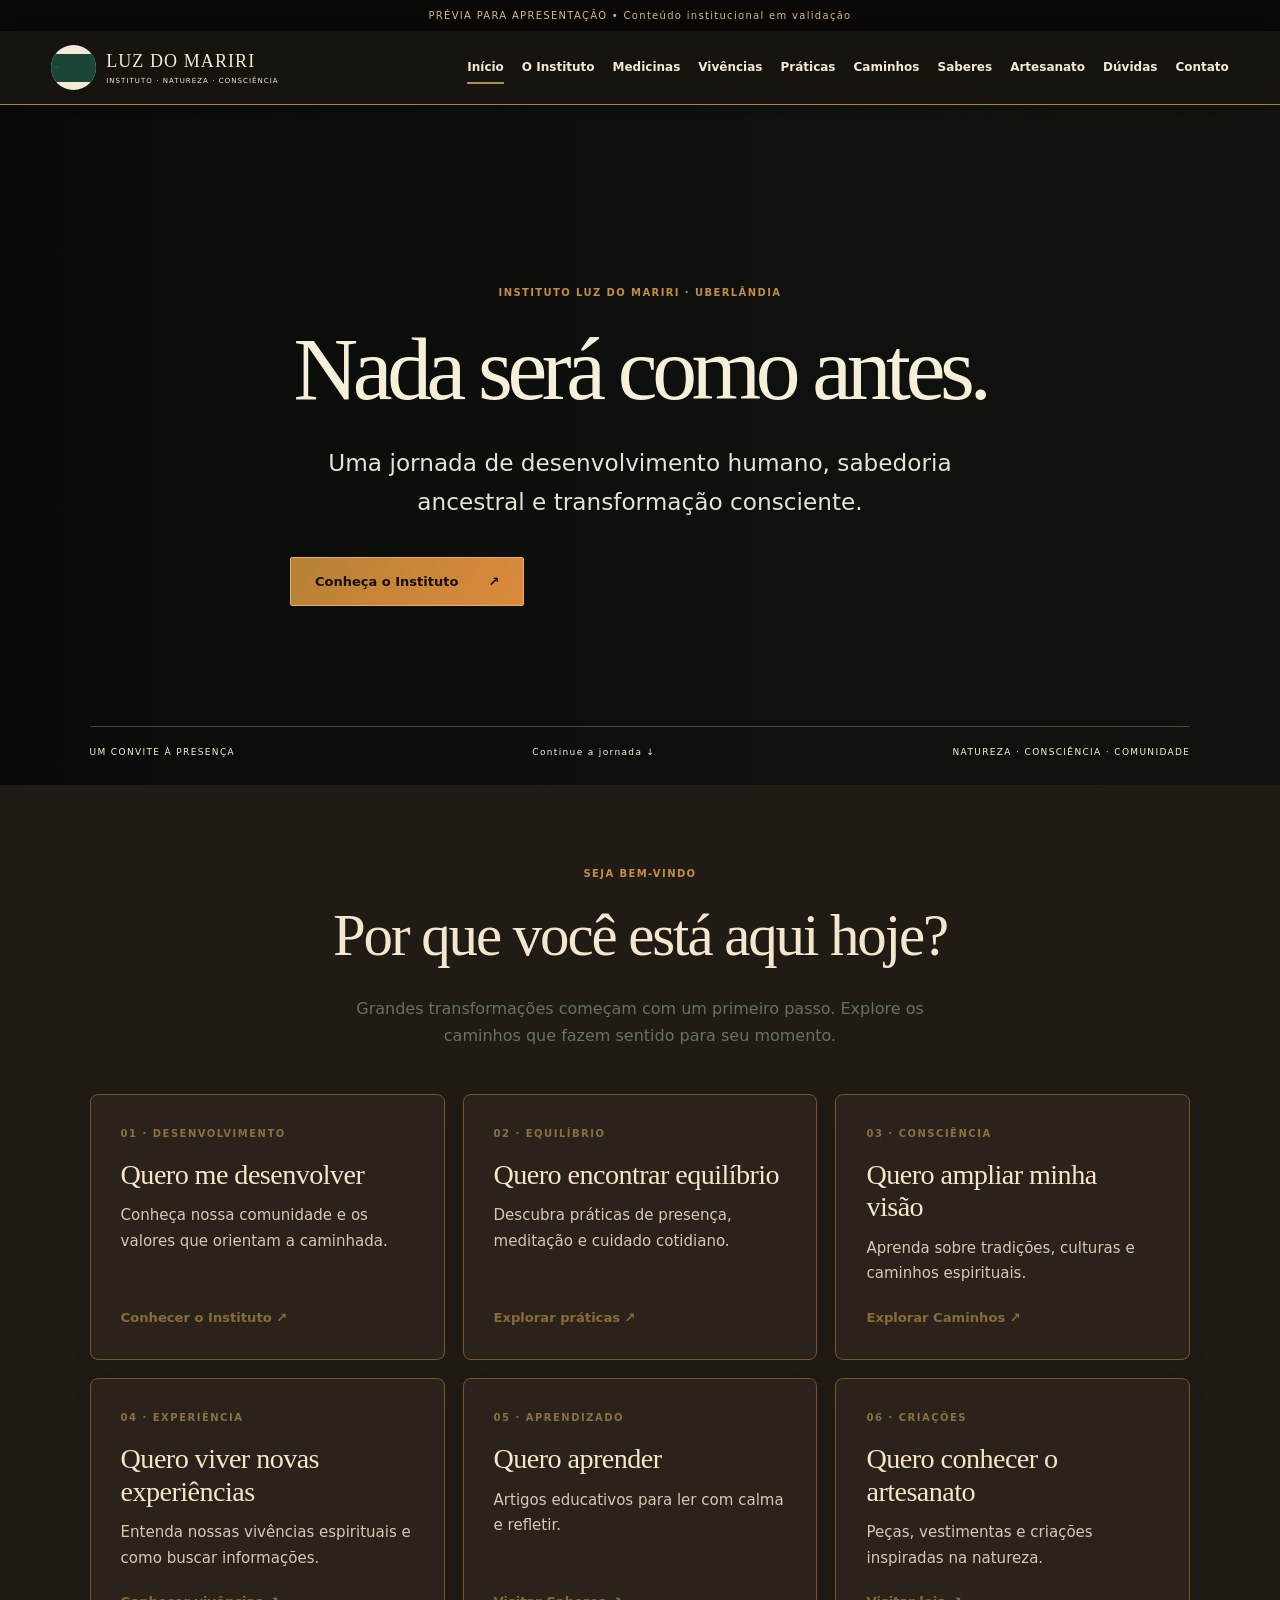
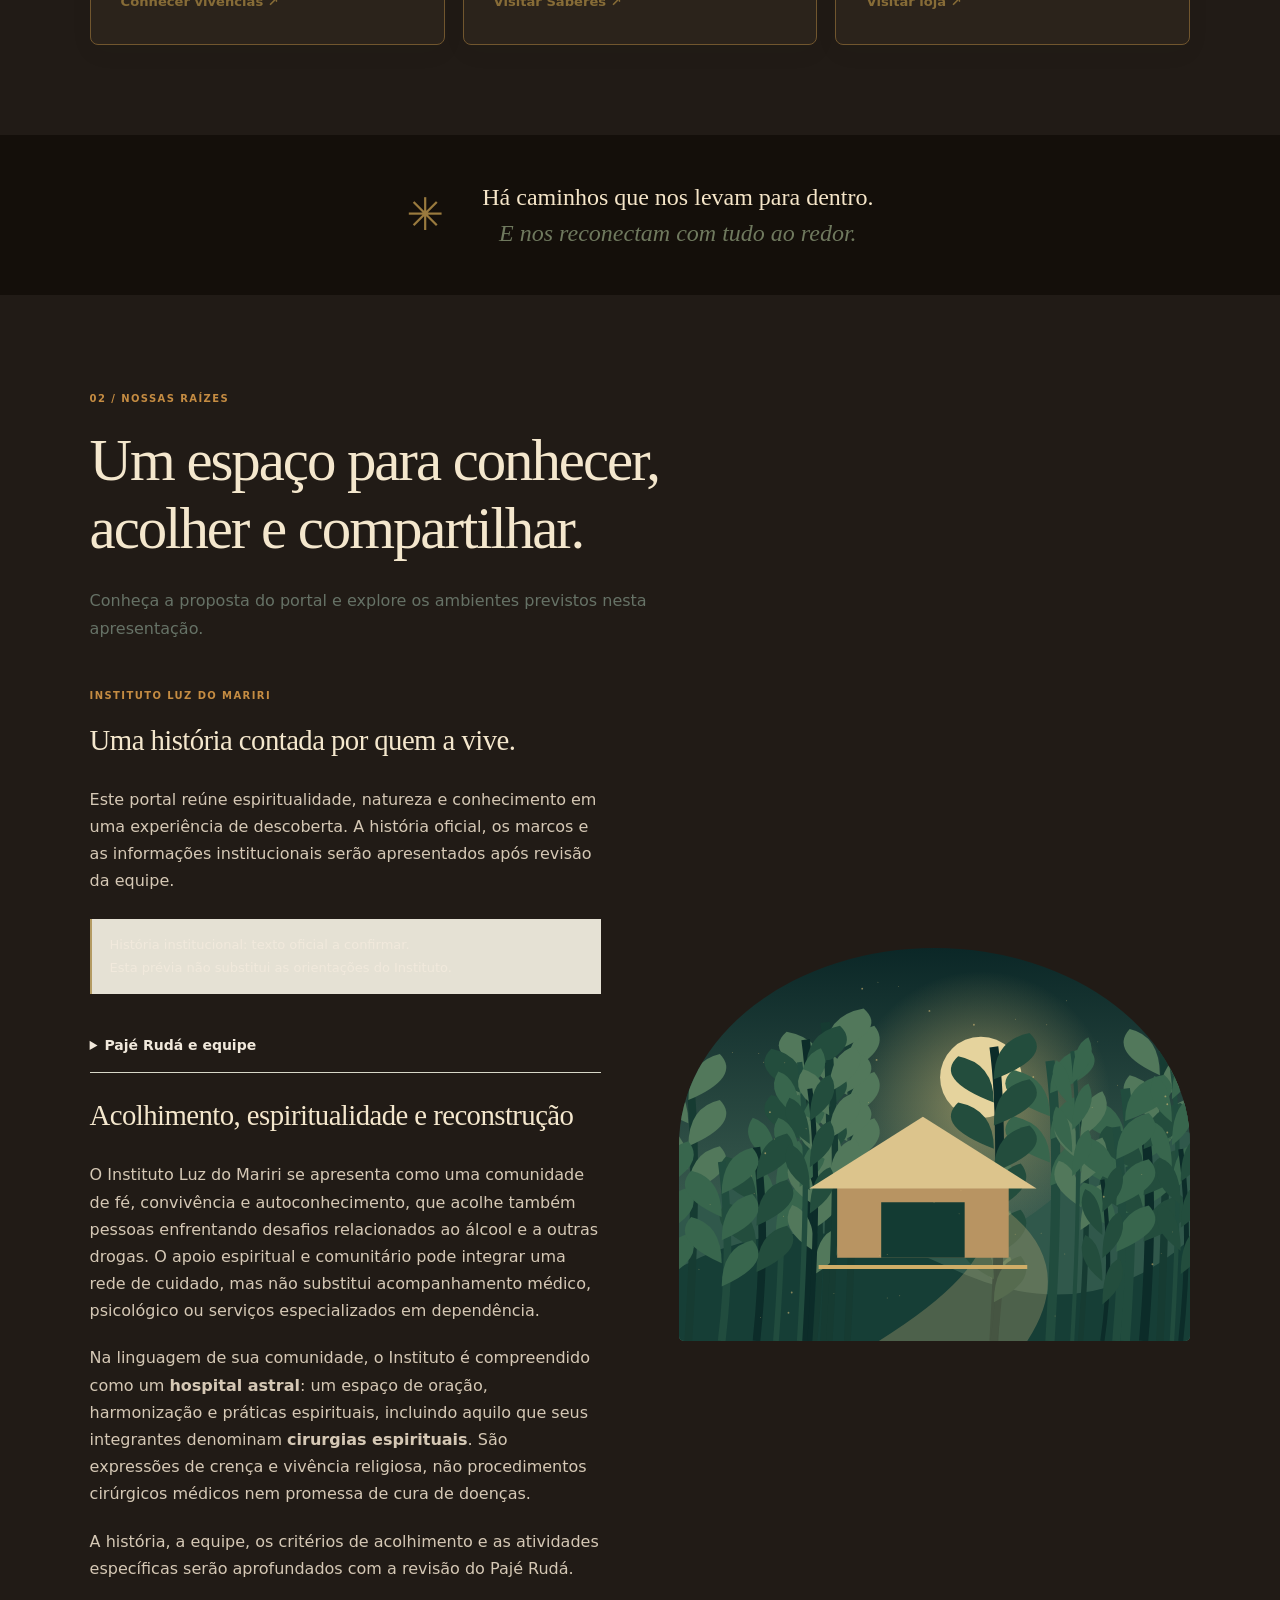
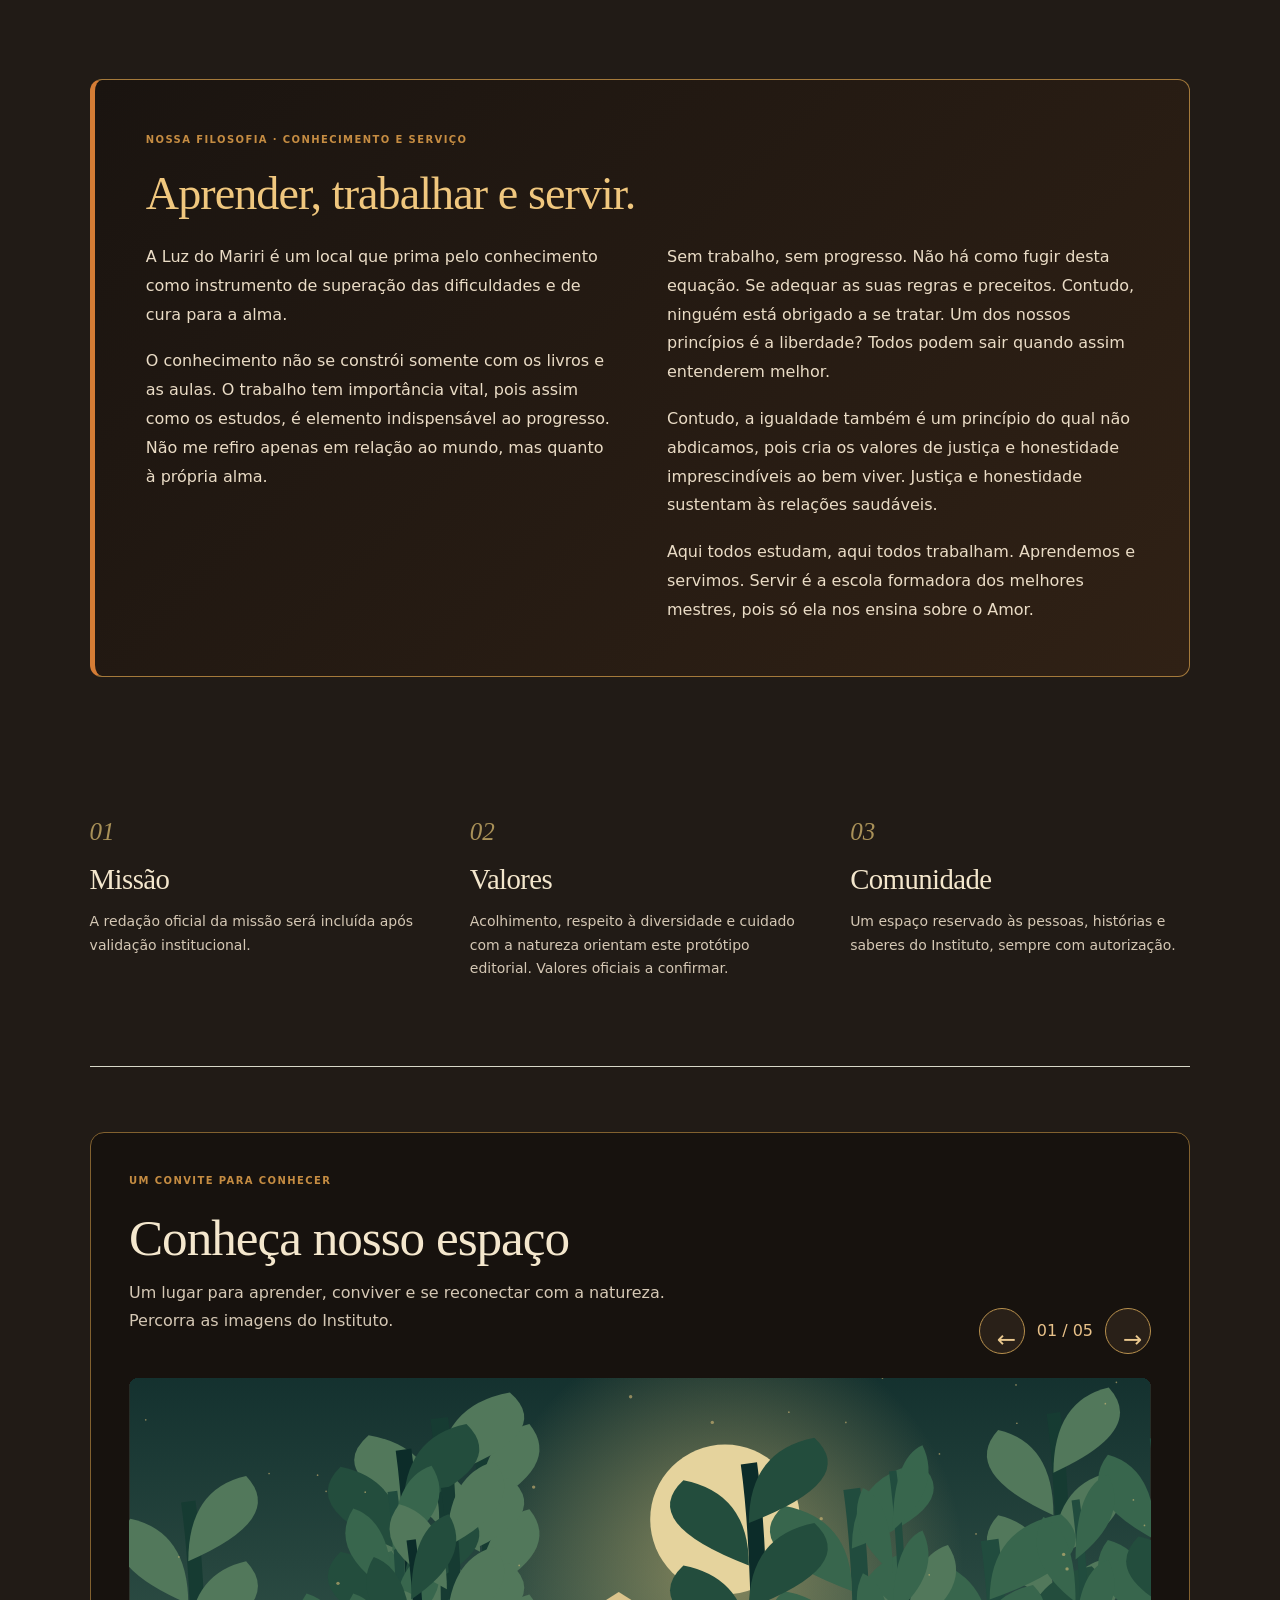
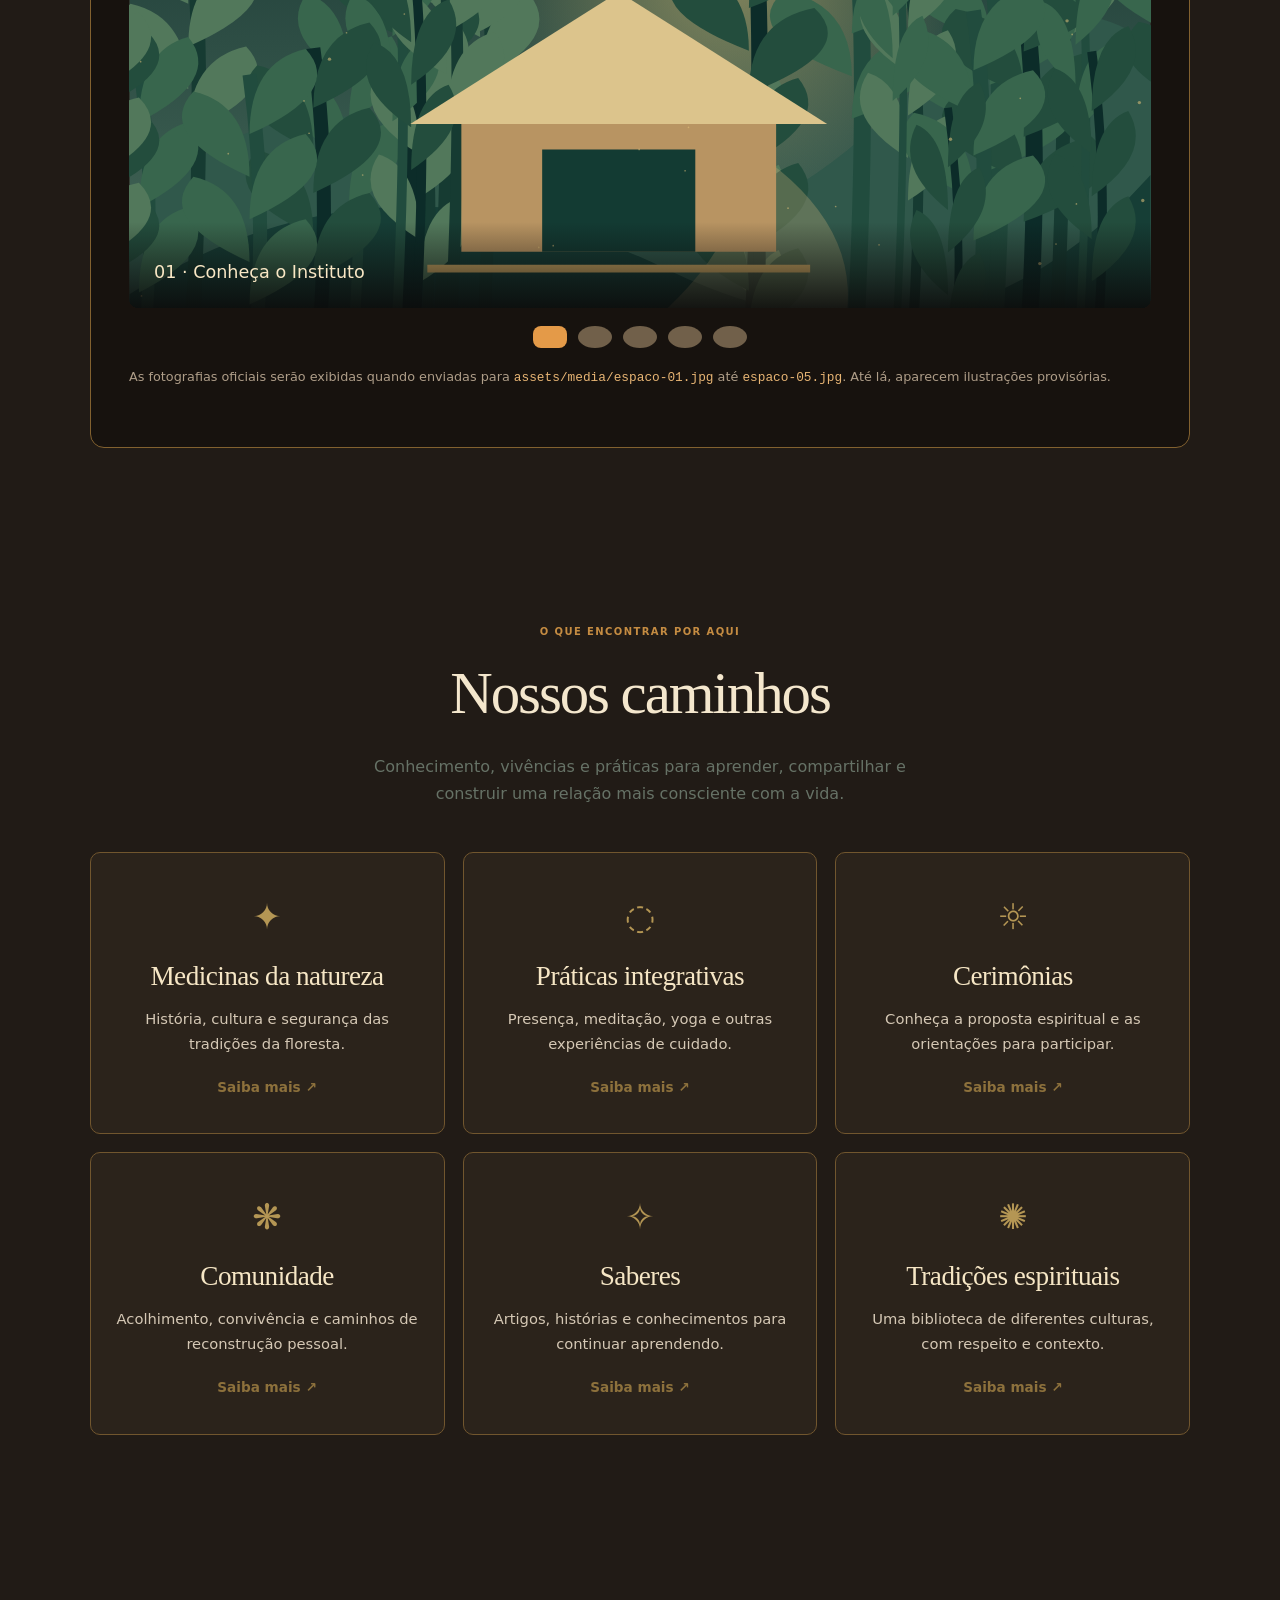
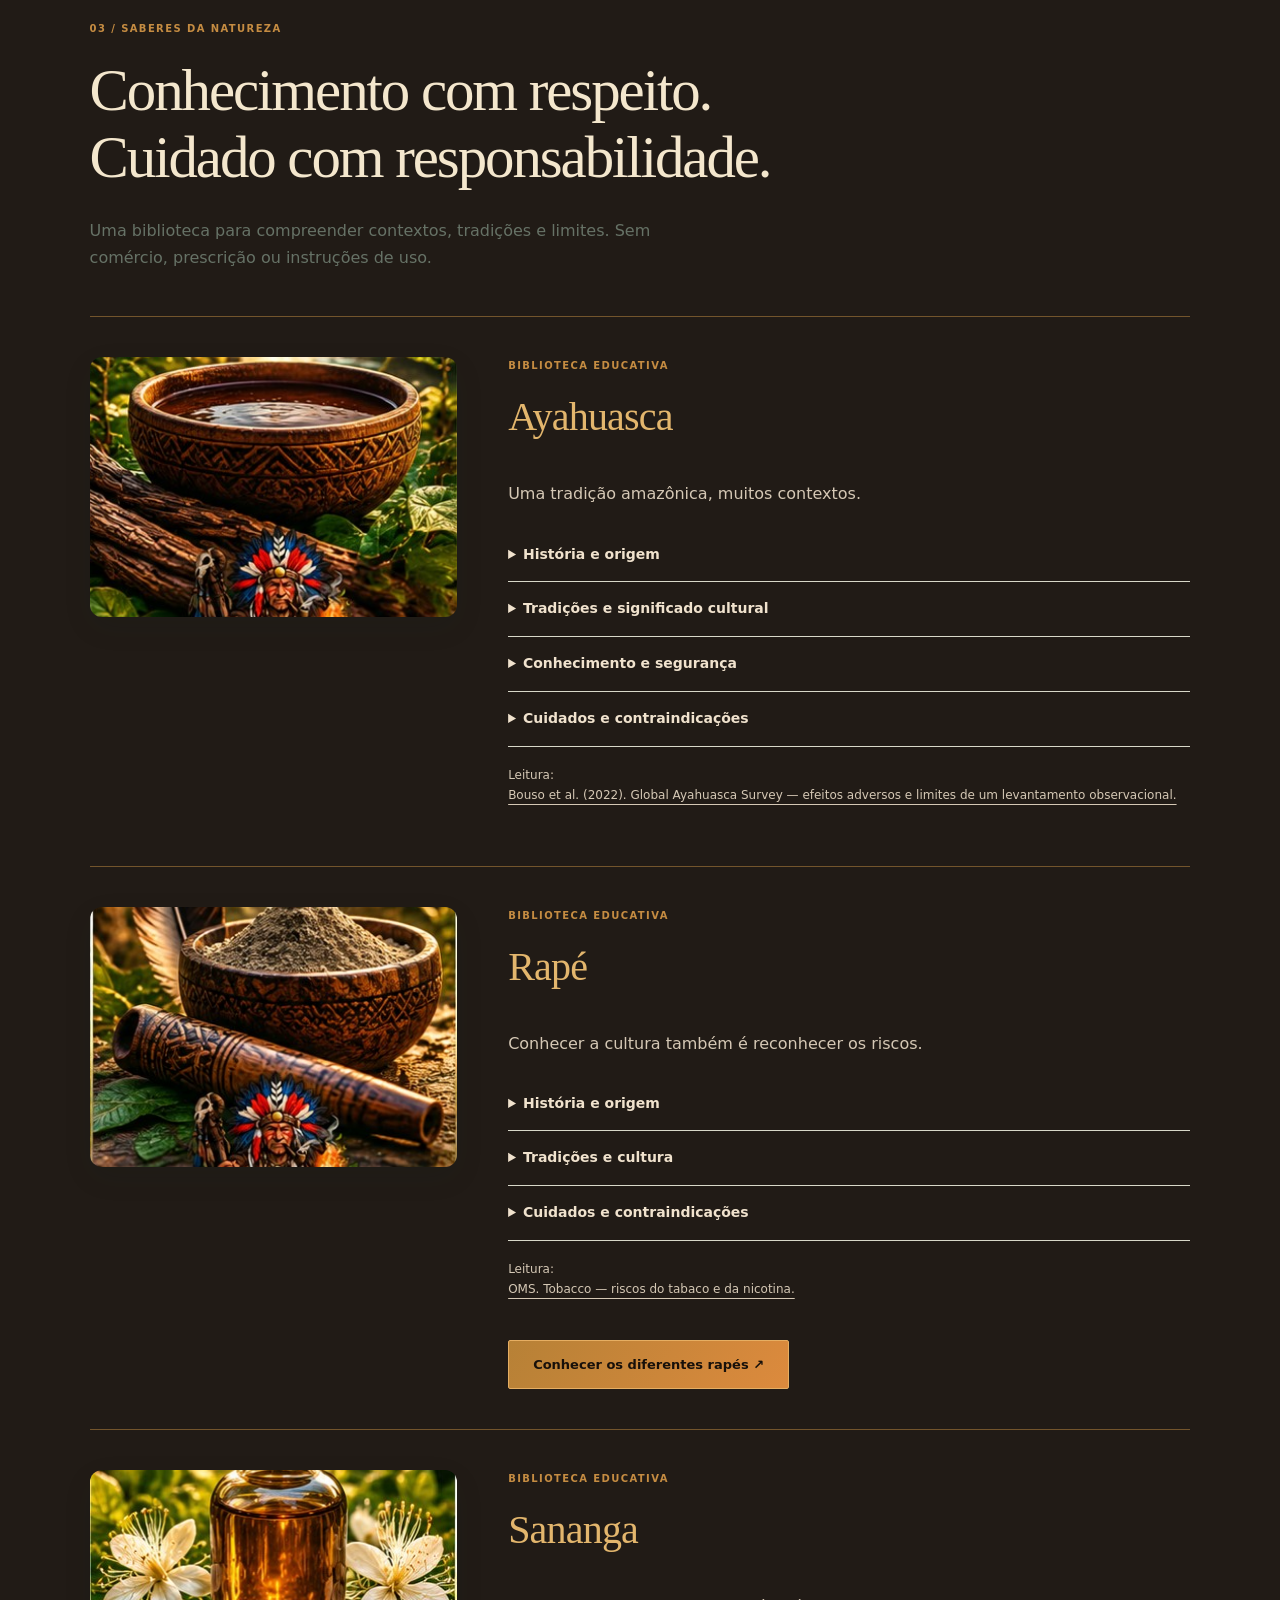
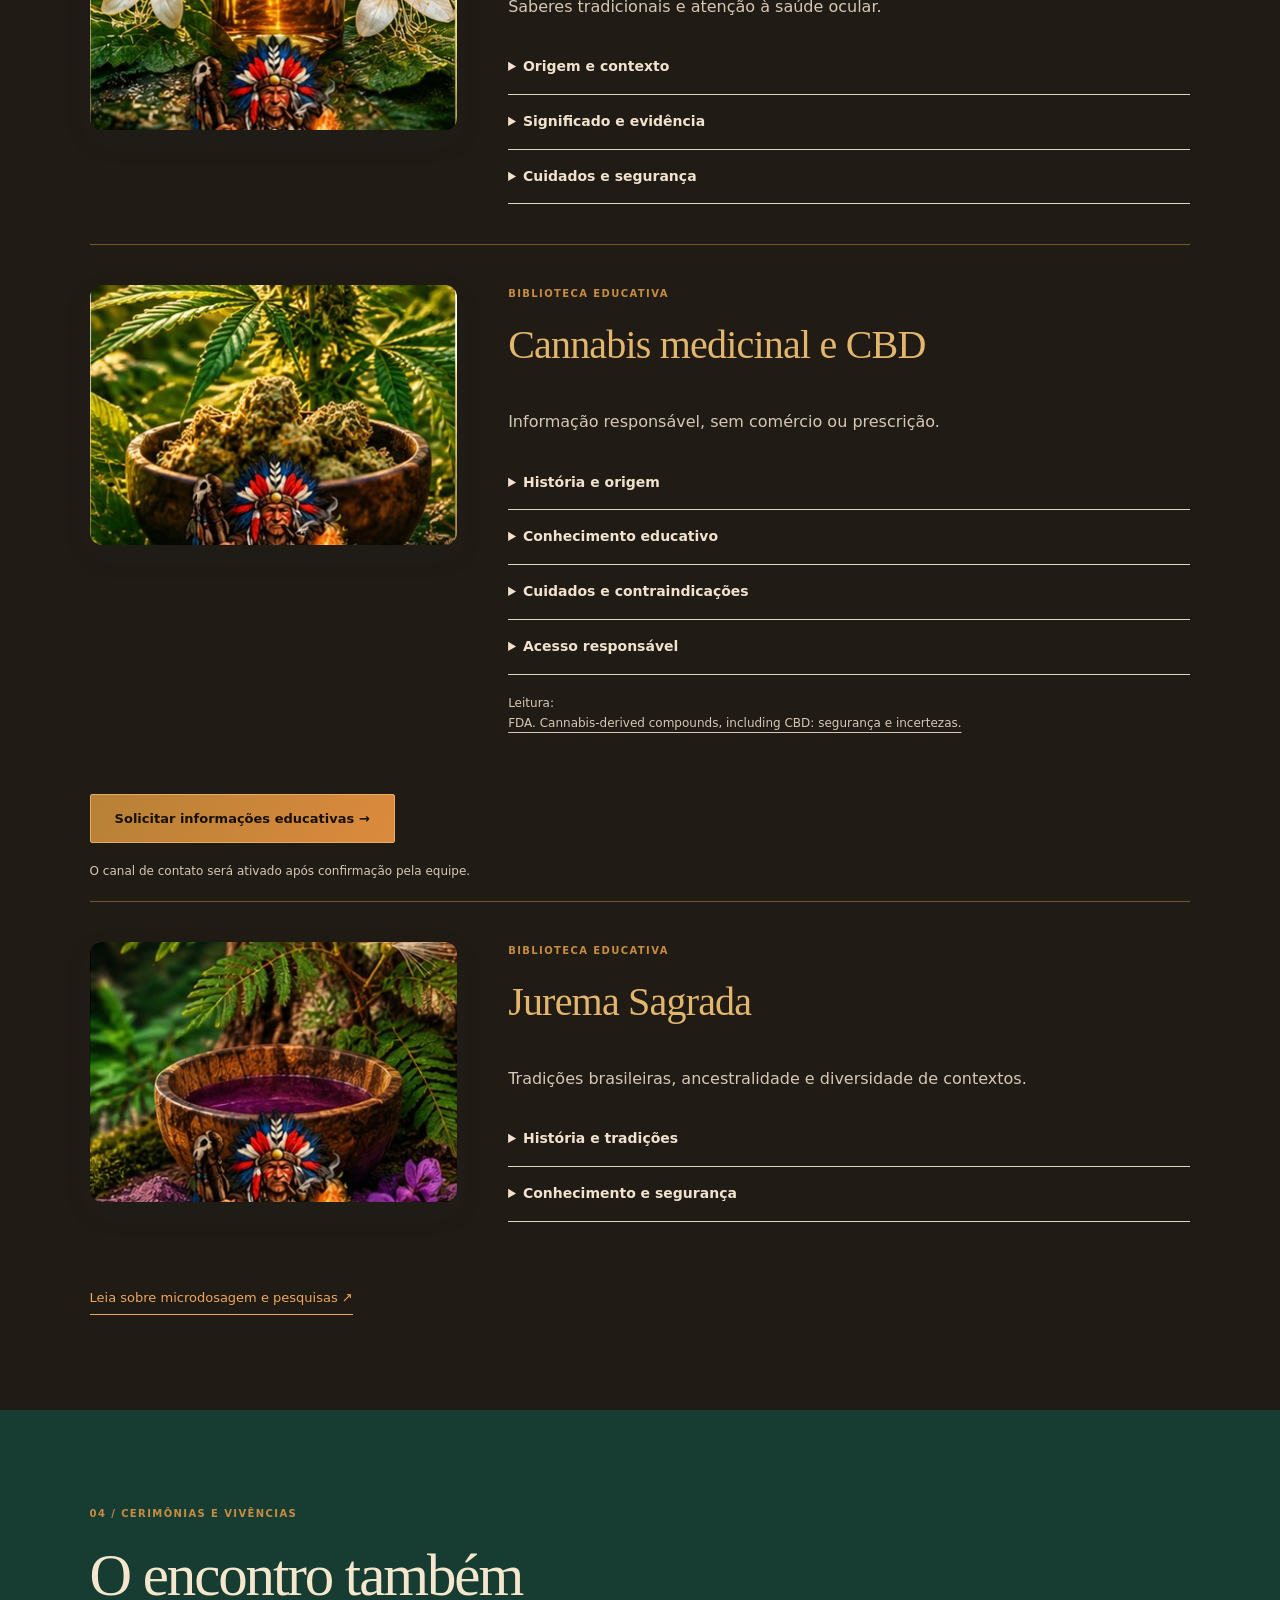
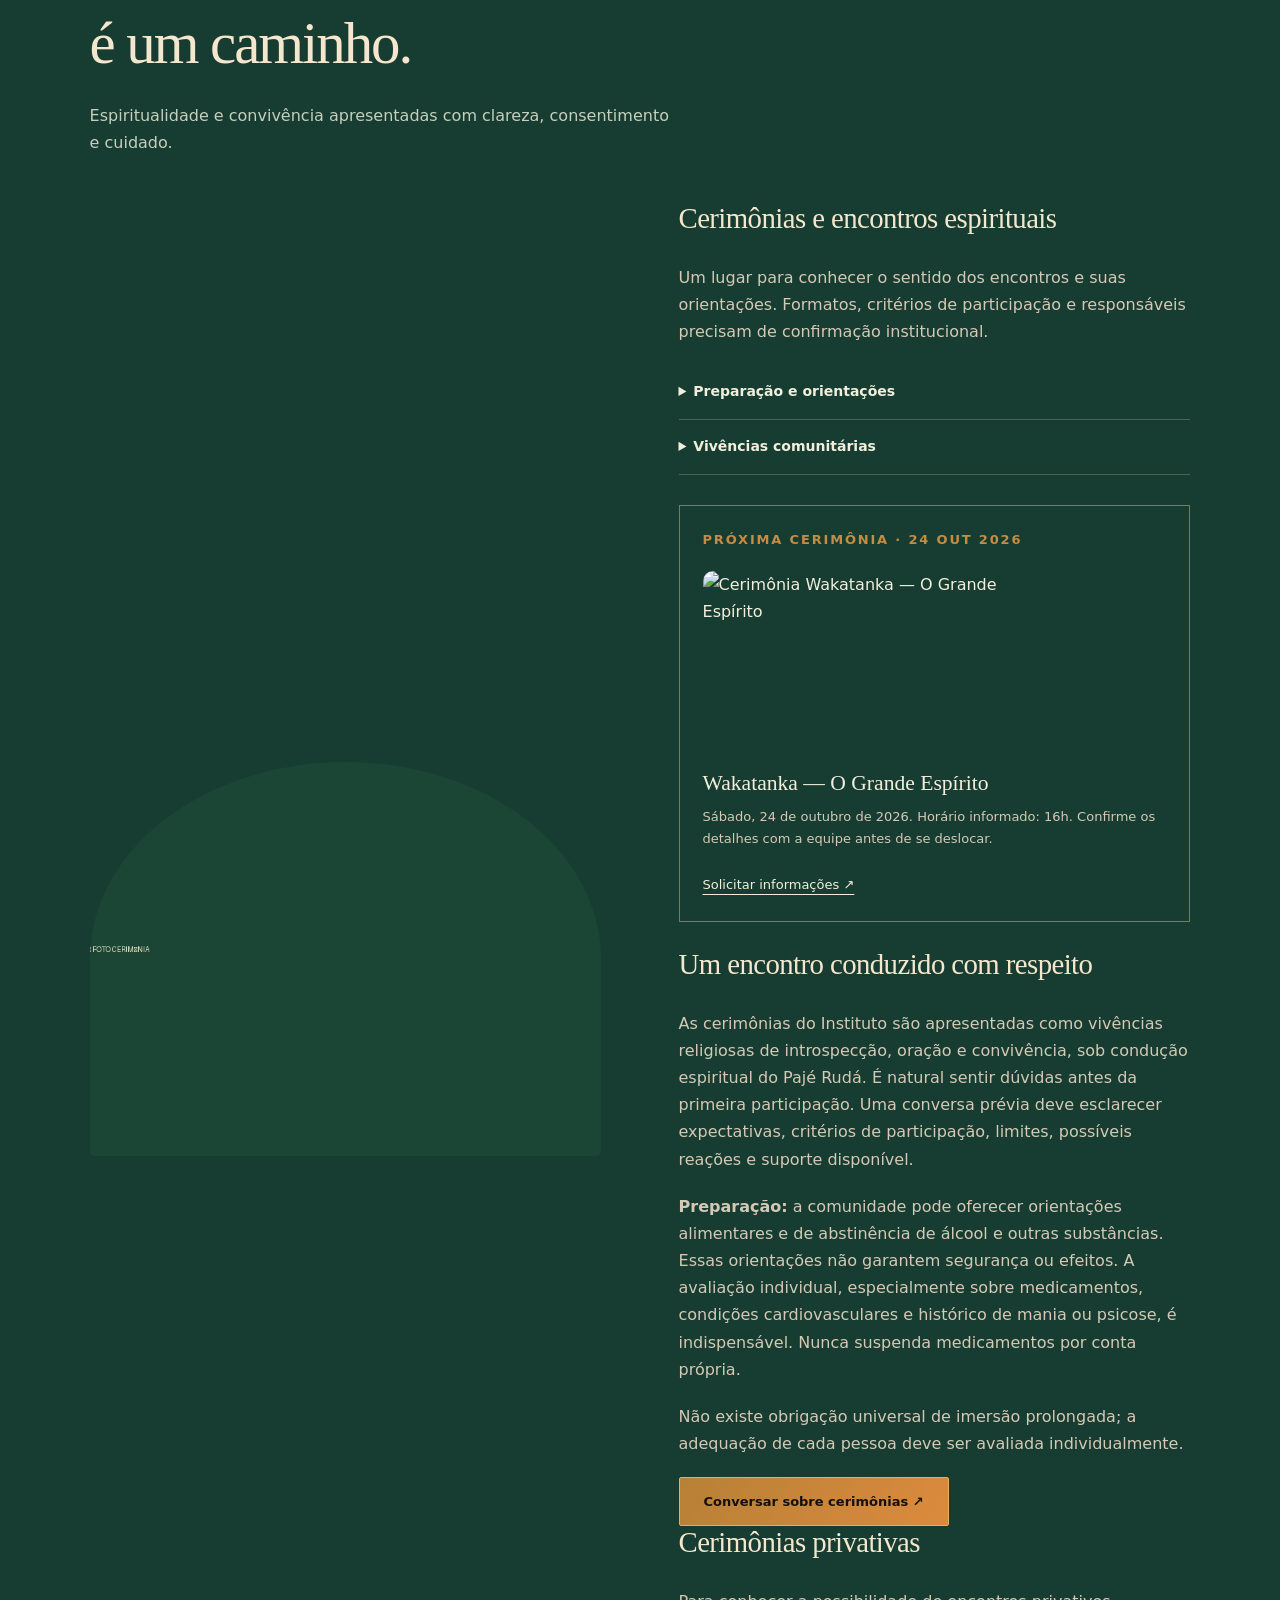
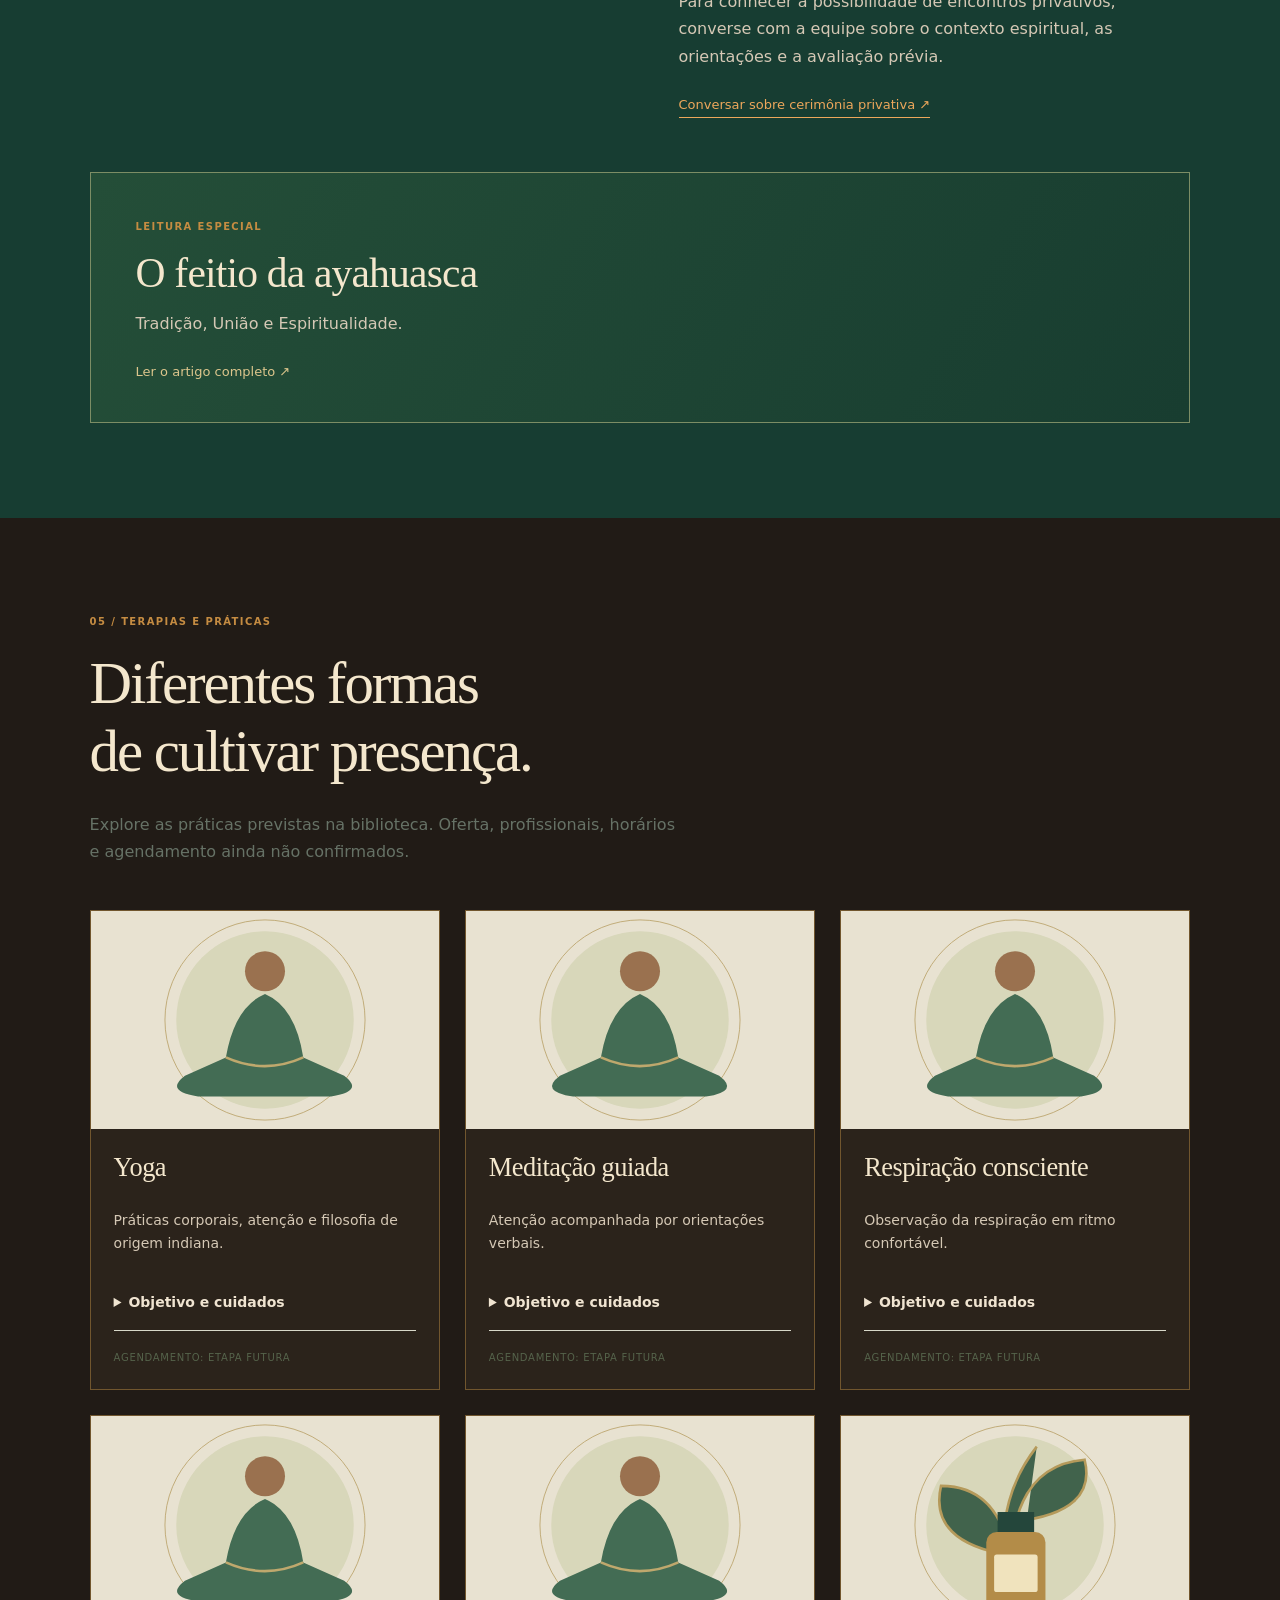
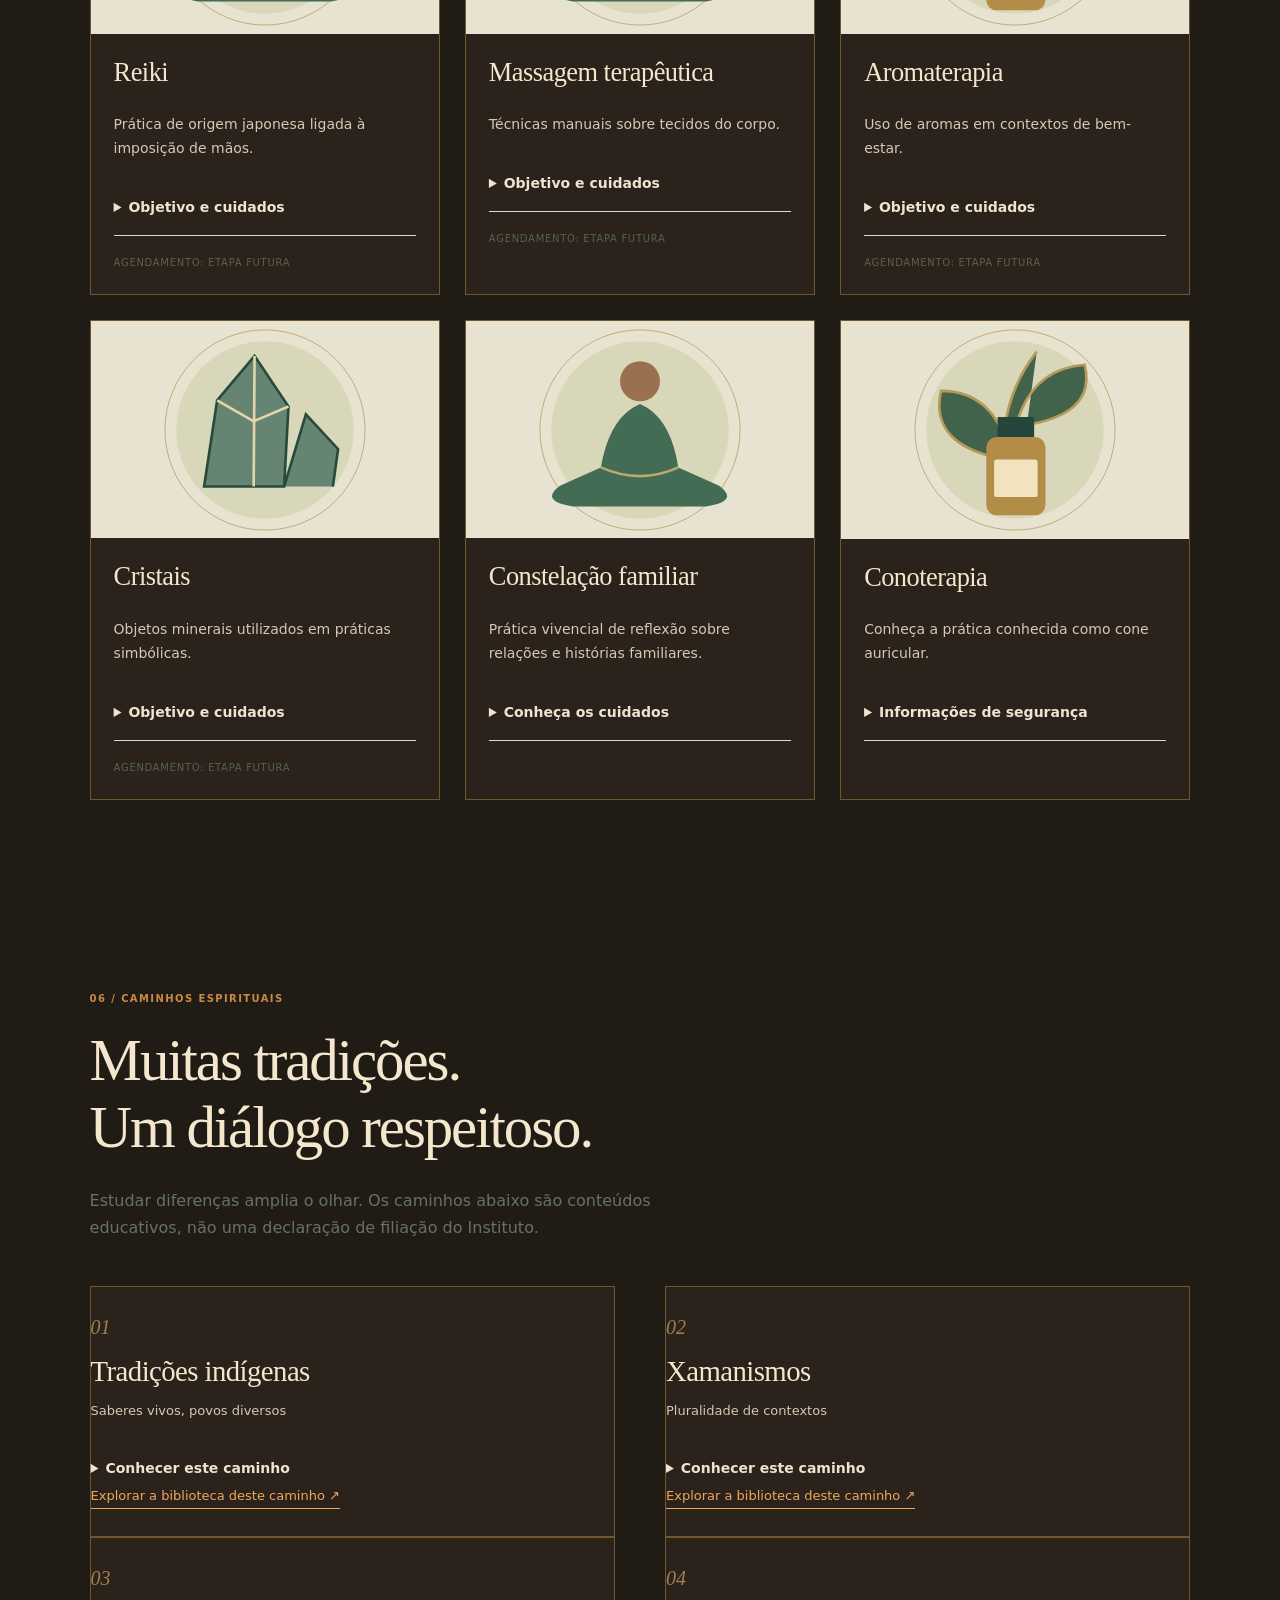
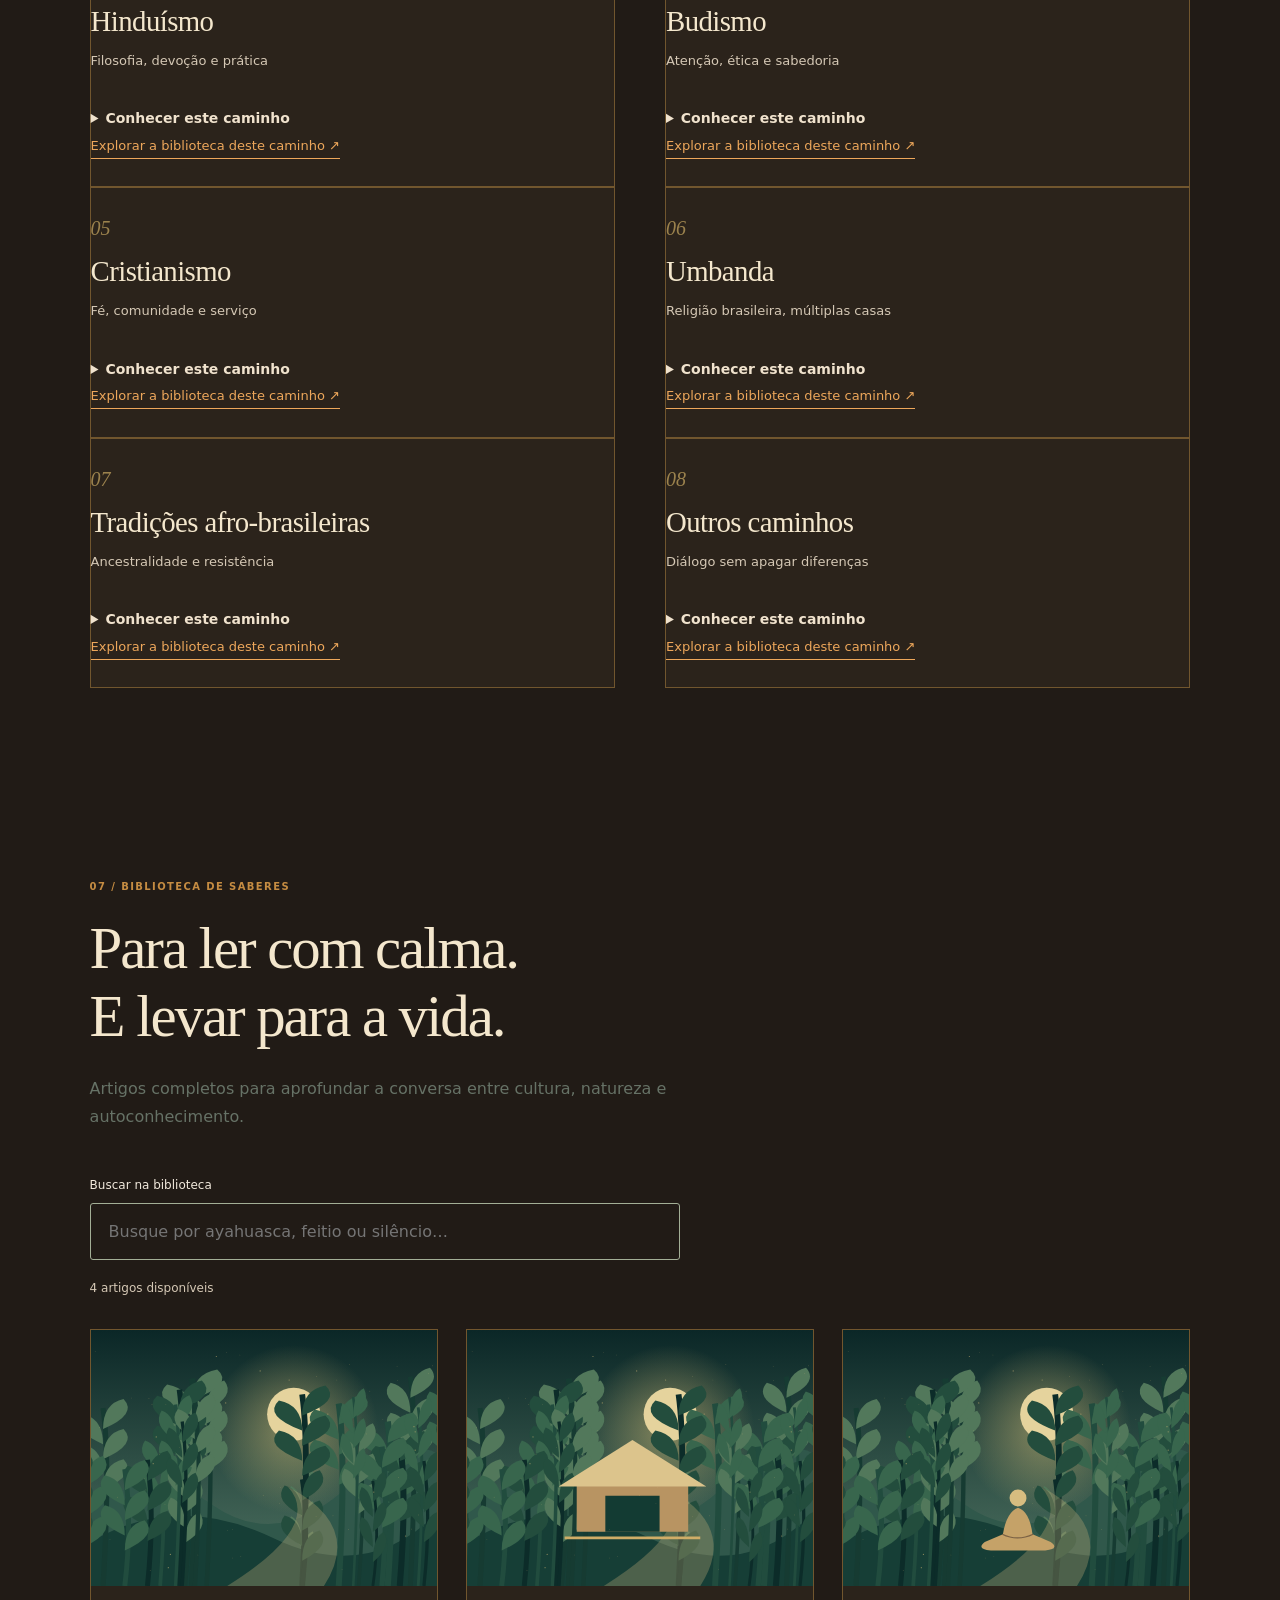
==== commit 7aec43fa: "Update index.html" ====
--- a/index.html
+++ b/index.html
@@ -1,3 +1,3 @@
 <!DOCTYPE html>
 
-<html lang="pt-BR"><head><meta charset="utf-8"/><meta content="width=device-width, initial-scale=1" name="viewport"/><meta content="Conheça o Instituto Luz do Mariri: caminhos de autoconhecimento, medicinas da natureza, vivências, práticas integrativas, saberes e artesanato em Uberlândia." name="description"/><meta content="#12100e" name="theme-color"/><meta content="Portal Instituto Luz do Mariri | Luz do Mariri" property="og:title"/><meta content="Um caminho de autoconhecimento, espiritualidade e conexão com a natureza. Explore o Instituto, a biblioteca." property="og:description"/><meta content="website" property="og:type"/><title>Instituto Luz do Mariri | Natureza, Consciência e Saberes</title><link href="assets/illustrations/leaf.svg" rel="icon" type="image/svg+xml"/><link href="css/style.css" rel="stylesheet"/><script defer="" src="js/app.js"></script></head><body><a class="skip" href="#conteudo">Pular para o conteúdo</a><div class="prototype">PRÉVIA PARA APRESENTAÇÃO <span>• Conteúdo institucional em validação</span></div><header class="site-header"><a class="brand" href="index.html"><img alt="Logotipo Luz do Mariri" class="brand-logo" data-fallback="assets/media/logo-mariri.jpg" height="560" src="assets/media/logo-mariri.jpg" width="900"/><span>LUZ DO MARIRI<small>INSTITUTO · NATUREZA · CONSCIÊNCIA</small></span></a><button aria-controls="menu" aria-expanded="false" class="menu-toggle">Menu ☰</button><nav aria-label="Navegação principal" id="menu"><a href="index.html#inicial">Início</a><a href="index.html#instituto">O Instituto</a><a href="index.html#medicinas">Medicinas</a><a href="index.html#vivencias">Vivências</a><a href="index.html#praticas">Práticas</a><a href="index.html#caminhos">Caminhos</a><a href="index.html#biblioteca">Saberes</a><a href="index.html#artesanato">Artesanato</a><a href="index.html#duvidas">Dúvidas</a><a href="index.html#contato">Contato</a></nav></header><main id="conteudo"><section class="hero" id="inicial"><div aria-label="Paisagem natural em fotografia ilustrativa" class="hero-art" role="img"></div><div class="hero-content"><p class="eyebrow">INSTITUTO LUZ DO MARIRI · UBERLÂNDIA</p><h1 class="v4-hero-title">Nada será como antes.</h1><p>Uma jornada de desenvolvimento humano, sabedoria ancestral e transformação consciente.</p><div class="actions"><a class="button" href="#instituto">Conheça o Instituto <span>↗</span></a></div></div><div class="hero-foot"><span>UM CONVITE À PRESENÇA</span><a href="#instituto">Continue a jornada ↓</a><span>NATUREZA · CONSCIÊNCIA · COMUNIDADE</span></div></section><section class="v4-intro section light" id="seu-caminho"><div class="section-heading v4-centered"><p class="eyebrow">SEJA BEM-VINDO</p><h2>Por que você está aqui hoje?</h2><p>Grandes transformações começam com um primeiro passo. Explore os caminhos que fazem sentido para seu momento.</p></div><div class="v4-intent-grid"><a href="#instituto"><span>01 · DESENVOLVIMENTO</span><h3>Quero me desenvolver</h3><p>Conheça nossa comunidade e os valores que orientam a caminhada.</p><b>Conhecer o Instituto ↗</b></a><a href="#praticas"><span>02 · EQUILÍBRIO</span><h3>Quero encontrar equilíbrio</h3><p>Descubra práticas de presença, meditação e cuidado cotidiano.</p><b>Explorar práticas ↗</b></a><a href="#caminhos"><span>03 · CONSCIÊNCIA</span><h3>Quero ampliar minha visão</h3><p>Aprenda sobre tradições, culturas e caminhos espirituais.</p><b>Explorar Caminhos ↗</b></a><a href="#vivencias"><span>04 · EXPERIÊNCIA</span><h3>Quero viver novas experiências</h3><p>Entenda nossas vivências espirituais e como buscar informações.</p><b>Conhecer vivências ↗</b></a><a href="#biblioteca"><span>05 · APRENDIZADO</span><h3>Quero aprender</h3><p>Artigos educativos para ler com calma e refletir.</p><b>Visitar Saberes ↗</b></a><a href="#artesanato"><span>06 · CRIAÇÕES</span><h3>Quero conhecer o artesanato</h3><p>Peças, vestimentas e criações inspiradas na natureza.</p><b>Visitar loja ↗</b></a></div></section><div class="manifesto"><span>✳</span><p>Há caminhos que nos levam para dentro.<br/><em>E nos reconectam com tudo ao redor.</em></p></div><section class="section light" id="instituto"><div class="section-heading"><p class="eyebrow">02 / Nossas raízes</p><h2>Um espaço para conhecer,<br/>acolher e compartilhar.</h2><p>Conheça a proposta do portal e explore os ambientes previstos nesta apresentação.</p></div><div class="split"><div><p class="eyebrow">INSTITUTO LUZ DO MARIRI</p><h3>Uma história contada por quem a vive.</h3><p>Este portal reúne espiritualidade, natureza e conhecimento em uma experiência de descoberta. A história oficial, os marcos e as informações institucionais serão apresentados após revisão da equipe.</p><div class="note">História institucional: texto oficial a confirmar.<br/>Esta prévia não substitui as orientações do Instituto.</div><details><summary>Pajé Rudá e equipe</summary><div><p>Pajé Rudá é a referência indicada para a apresentação deste projeto. Sua biografia, imagem e os perfis dos integrantes serão incluídos com validação e autorização. Não há retratos ou depoimentos simulados nesta versão.</p></div></details><div class="institutional-extra"><h3>Acolhimento, espiritualidade e reconstrução</h3><p>O Instituto Luz do Mariri se apresenta como uma comunidade de fé, convivência e autoconhecimento, que acolhe também pessoas enfrentando desafios relacionados ao álcool e a outras drogas. O apoio espiritual e comunitário pode integrar uma rede de cuidado, mas não substitui acompanhamento médico, psicológico ou serviços especializados em dependência.</p><p>Na linguagem de sua comunidade, o Instituto é compreendido como um <strong>hospital astral</strong>: um espaço de oração, harmonização e práticas espirituais, incluindo aquilo que seus integrantes denominam <strong>cirurgias espirituais</strong>. São expressões de crença e vivência religiosa, não procedimentos cirúrgicos médicos nem promessa de cura de doenças.</p><p>A história, a equipe, os critérios de acolhimento e as atividades específicas serão aprofundados com a revisão do Pajé Rudá.</p></div></div><img alt="Representação artística de um espaço de encontro na floresta, não é uma imagem real do Instituto" class="rounded" height="850" loading="lazy" src="assets/illustrations/temple.svg" width="1200"/></div><div class="mariri-manifesto"><p class="eyebrow">NOSSA FILOSOFIA · CONHECIMENTO E SERVIÇO</p><h3>Aprender, trabalhar e servir.</h3><div class="manifesto-copy"><p>A Luz do Mariri é um local que prima pelo conhecimento como instrumento de superação das dificuldades e de cura para a alma.</p><p>O conhecimento não se constrói somente com os livros e as aulas. O trabalho tem importância vital, pois assim como os estudos, é elemento indispensável ao progresso. Não me refiro apenas em relação ao mundo, mas quanto à própria alma.</p><p>Sem trabalho, sem progresso. Não há como fugir desta equação. Se adequar as suas regras e preceitos. Contudo, ninguém está obrigado a se tratar. Um dos nossos princípios é a liberdade? Todos podem sair quando assim entenderem melhor.</p><p>Contudo, a igualdade também é um princípio do qual não abdicamos, pois cria os valores de justiça e honestidade imprescindíveis ao bem viver. Justiça e honestidade sustentam às relações saudáveis.</p><p>Aqui todos estudam, aqui todos trabalham. Aprendemos e servimos. Servir é a escola formadora dos melhores mestres, pois só ela nos ensina sobre o Amor.</p></div></div><div class="values" id="valores"><div><span>01</span><h3>Missão</h3><p>A redação oficial da missão será incluída após validação institucional.</p></div><div><span>02</span><h3>Valores</h3><p>Acolhimento, respeito à diversidade e cuidado com a natureza orientam este protótipo editorial. Valores oficiais a confirmar.</p></div><div><span>03</span><h3>Comunidade</h3><p>Um espaço reservado às pessoas, histórias e saberes do Instituto, sempre com autorização.</p></div></div><div aria-label="Conheça nosso espaço" class="spaces-carousel"><div class="spaces-header"><div><p class="eyebrow">UM CONVITE PARA CONHECER</p><h3>Conheça nosso espaço</h3><p>Um lugar para aprender, conviver e se reconectar com a natureza. Percorra as imagens do Instituto.</p></div><div class="spaces-controls"><button aria-label="Foto anterior" id="spaces-prev" type="button">←</button><span aria-live="polite" id="spaces-counter">01 / 05</span><button aria-label="Próxima foto" id="spaces-next" type="button">→</button></div></div><div aria-label="Galeria de cinco fotografias" class="spaces-viewport" tabindex="0"><div class="spaces-track"><figure class="spaces-slide"><img alt="Espaço do Instituto — fotografia 1" data-fallback="assets/illustrations/temple.svg" loading="lazy" src="assets/media/espaco-01.jpg"/><figcaption>01 · Conheça o Instituto</figcaption></figure><figure class="spaces-slide"><img alt="Espaço do Instituto — fotografia 2" data-fallback="assets/illustrations/forest.svg" loading="lazy" src="assets/media/espaco-02.jpg"/><figcaption>02 · Natureza e acolhimento</figcaption></figure><figure class="spaces-slide"><img alt="Espaço do Instituto — fotografia 3" data-fallback="assets/illustrations/silence.svg" loading="lazy" src="assets/media/espaco-03.jpg"/><figcaption>03 · Presença e contemplação</figcaption></figure><figure class="spaces-slide"><img alt="Espaço do Instituto — fotografia 4" data-fallback="assets/illustrations/temple.svg" loading="lazy" src="assets/media/espaco-04.jpg"/><figcaption>04 · Comunidade e convivência</figcaption></figure><figure class="spaces-slide"><img alt="Espaço do Instituto — fotografia 5" data-fallback="assets/illustrations/forest.svg" loading="lazy" src="assets/media/espaco-05.jpg"/><figcaption>05 · Nosso caminho</figcaption></figure></div></div><div aria-label="Selecionar foto" class="spaces-dots"><button aria-current="true" aria-label="Mostrar foto 1" class="is-active" data-slide="0" type="button"></button><button aria-label="Mostrar foto 2" data-slide="1" type="button"></button><button aria-label="Mostrar foto 3" data-slide="2" type="button"></button><button aria-label="Mostrar foto 4" data-slide="3" type="button"></button><button aria-label="Mostrar foto 5" data-slide="4" type="button"></button></div><p class="fine">As fotografias oficiais serão exibidas quando enviadas para <code>assets/media/espaco-01.jpg</code> até <code>espaco-05.jpg</code>. Até lá, aparecem ilustrações provisórias.</p></div></section><section class="v4-paths section cream" id="nossos-caminhos"><div class="section-heading v4-centered"><p class="eyebrow">O QUE ENCONTRAR POR AQUI</p><h2>Nossos caminhos</h2><p>Conhecimento, vivências e práticas para aprender, compartilhar e construir uma relação mais consciente com a vida.</p></div><div class="v4-service-grid"><a href="#medicinas"><span class="v4-service-icon">✦</span><h3>Medicinas da natureza</h3><p>História, cultura e segurança das tradições da floresta.</p><b>Saiba mais ↗</b></a><a href="#praticas"><span class="v4-service-icon">◌</span><h3>Práticas integrativas</h3><p>Presença, meditação, yoga e outras experiências de cuidado.</p><b>Saiba mais ↗</b></a><a href="#vivencias"><span class="v4-service-icon">☼</span><h3>Cerimônias</h3><p>Conheça a proposta espiritual e as orientações para participar.</p><b>Saiba mais ↗</b></a><a href="#instituto"><span class="v4-service-icon">❋</span><h3>Comunidade</h3><p>Acolhimento, convivência e caminhos de reconstrução pessoal.</p><b>Saiba mais ↗</b></a><a href="#biblioteca"><span class="v4-service-icon">✧</span><h3>Saberes</h3><p>Artigos, histórias e conhecimentos para continuar aprendendo.</p><b>Saiba mais ↗</b></a><a href="#caminhos"><span class="v4-service-icon">✺</span><h3>Tradições espirituais</h3><p>Uma biblioteca de diferentes culturas, com respeito e contexto.</p><b>Saiba mais ↗</b></a></div></section><section class="section cream" id="medicinas"><div class="section-heading"><p class="eyebrow">03 / Saberes da natureza</p><h2>Conhecimento com respeito.<br/>Cuidado com responsabilidade.</h2><p>Uma biblioteca para compreender contextos, tradições e limites. Sem comércio, prescrição ou instruções de uso.</p></div><article class="medicine"><img alt="Imagem educativa sobre Ayahuasca" class="medicine-photo" data-fallback="assets/illustrations/leaf.svg" height="400" loading="lazy" src="assets/media/ayahuasca.jpg" width="560"/><div><p class="eyebrow">Biblioteca educativa</p><h3>Ayahuasca</h3><p>Uma tradição amazônica, muitos contextos.</p><details><summary>História e origem</summary><div><p>Bebida psicoativa de origem amazônica, associada a diferentes povos e territórios. Seus usos têm trajetórias próprias; não existe uma única tradição indígena que represente todas as demais. No Brasil, também integra caminhos religiosos que se organizaram no século XX.</p></div></details><details><summary>Tradições e significado cultural</summary><div><p>Em determinadas comunidades, participa de rituais de aprendizagem, espiritualidade e vínculos coletivos. Os sentidos atribuídos à experiência dependem da cultura, da comunidade e da história de cada pessoa. A expressão “medicina” tem aqui sentido tradicional, sem promessa de tratamento.</p></div></details><details><summary>Conhecimento e segurança</summary><div><p>Pode produzir alterações intensas de percepção e emoções. Há relatos de náusea, vômito e sofrimento psicológico. Pesquisas clínicas não permitem garantir benefício individual nem transformar uma cerimônia em tratamento médico.</p></div></details><details><summary>Cuidados e contraindicações</summary><div><p>Há risco de interações graves com medicamentos e outras substâncias. Histórico de psicose ou mania, condições cardiovasculares, gestação e amamentação exigem atenção clínica; esta página não determina aptidão. Não interrompa medicações para participar. Procure avaliação profissional e informações sobre triagem, acompanhamento e resposta a emergências.</p></div></details><p class="fine">Leitura: <a href="https://journals.plos.org/globalpublichealth/article?id=10.1371/journal.pgph.0000438" rel="noopener noreferrer" target="_blank">Bouso et al. (2022). Global Ayahuasca Survey — efeitos adversos e limites de um levantamento observacional.</a></p></div></article><article class="medicine"><img alt="Imagem educativa sobre Rapé" class="medicine-photo" data-fallback="assets/illustrations/leaf.svg" height="400" loading="lazy" src="assets/media/rape.jpg" width="560"/><div><p class="eyebrow">Biblioteca educativa</p><h3>Rapé</h3><p>Conhecer a cultura também é reconhecer os riscos.</p><details><summary>História e origem</summary><div><p>O termo abrange preparados distintos em contextos indígenas e outros espaços. Algumas formulações contêm tabaco; composição e significados variam entre povos. Conhecimentos específicos pertencem às suas comunidades de origem.</p></div></details><details><summary>Tradições e cultura</summary><div><p>Pode integrar práticas cerimoniais e modos próprios de transmissão de saberes. Uma apresentação genérica não substitui a escuta de representantes das tradições nem autoriza reproduzir seus ritos.</p></div></details><details><summary>Cuidados e contraindicações</summary><div><p>Quando contém tabaco, expõe à nicotina e pode causar dependência, irritação e efeitos cardiovasculares. Não se presume segurança pela origem natural. Gestantes, lactantes e pessoas com problemas cardíacos ou respiratórios devem buscar avaliação de saúde. Não compartilhamos técnicas de aplicação nem indicações terapêuticas.</p></div></details><p class="fine">Leitura: <a href="https://www.who.int/news-room/fact-sheets/detail/tobacco" rel="noopener noreferrer" target="_blank">OMS. Tobacco — riscos do tabaco e da nicotina.</a></p><a class="button mariri-rape-link" href="pages/rapes.html">Conhecer os diferentes rapés ↗</a></div></article><article class="medicine"><img alt="Imagem educativa sobre Sananga" class="medicine-photo" data-fallback="assets/illustrations/leaf.svg" height="400" loading="lazy" src="assets/media/sananga.jpg" width="560"/><div><p class="eyebrow">Biblioteca educativa</p><h3>Sananga</h3><p>Saberes tradicionais e atenção à saúde ocular.</p><details><summary>Origem e contexto</summary><div><p>Nome utilizado para preparados vegetais associados a determinadas tradições amazônicas. Identificação botânica, composição e práticas variam. Não é adequado atribuir o mesmo uso a todos os povos indígenas.</p></div></details><details><summary>Significado e evidência</summary><div><p>Relatos tradicionais e explicações espirituais precisam ser apresentados como tais. Não há base aqui para afirmar que trate doenças oculares, melhore a visão ou produza limpeza clínica.</p></div></details><details><summary>Cuidados e segurança</summary><div><p>Preparados não estéreis nos olhos podem causar lesões e infecções. Dor intensa não comprova benefício. Não recomendamos aplicação ocular. Em caso de dor persistente, alteração visual ou irritação, procure atendimento oftalmológico. Doenças oculares e cirurgias prévias tornam a avaliação profissional especialmente importante.</p></div></details></div></article><article class="medicine"><img alt="Imagem educativa sobre Cannabis medicinal e CBD" class="medicine-photo" data-fallback="assets/illustrations/leaf.svg" height="400" loading="lazy" src="assets/media/cannabis.jpg" width="560"/><div><p class="eyebrow">Biblioteca educativa</p><h3>Cannabis medicinal e CBD</h3><p>Informação responsável, sem comércio ou prescrição.</p><details><summary>História e origem</summary><div><p>Cannabis tem uma longa história de uso em diferentes regiões. O debate medicinal contemporâneo envolve produtos de composição definida, pesquisa e regulação; é distinto dos diversos usos culturais da planta.</p></div></details><details><summary>Conhecimento educativo</summary><div><p>CBD e THC são compostos diferentes. As evidências dependem da indicação, do produto e da população estudada. Um resultado com medicamento específico não pode ser generalizado para qualquer óleo ou condição.</p></div></details><details><summary>Cuidados e contraindicações</summary><div><p>CBD pode causar efeitos adversos, lesão hepática e interações medicamentosas. Produtos com THC podem afetar atenção e saúde mental. Gestação, amamentação, condições hepáticas e uso de outros medicamentos requerem orientação clínica. Não dirija sob efeitos que comprometam a atenção.</p></div></details><details><summary>Acesso responsável</summary><div><p>Esta biblioteca não prescreve, vende ou intermedeia produtos. Requisitos brasileiros de acesso devem ser conferidos nas orientações atuais da Anvisa e com profissional habilitado.</p></div></details><p class="fine">Leitura: <a href="https://www.fda.gov/consumers/consumer-updates/what-you-need-know-and-what-were-working-find-out-about-products-containing-cannabis-or-cannabis" rel="noopener noreferrer" target="_blank">FDA. Cannabis-derived compounds, including CBD: segurança e incertezas.</a></p></div></article><a class="button dark" href="#contato">Solicitar informações educativas →</a><p class="fine">O canal de contato será ativado após confirmação pela equipe.</p><article class="medicine"><img alt="Imagem educativa sobre Jurema Sagrada" class="medicine-photo" data-fallback="assets/illustrations/leaf.svg" height="400" loading="lazy" src="assets/media/jurema.jpg" width="560"/><div><p class="eyebrow">Biblioteca educativa</p><h3>Jurema Sagrada</h3><p>Tradições brasileiras, ancestralidade e diversidade de contextos.</p><details><summary>História e tradições</summary><div><p>A Jurema Sagrada integra tradições religiosas e culturais brasileiras, especialmente do Nordeste. Suas expressões são diversas e merecem estudo atento às comunidades e aos seus próprios ensinamentos.</p></div></details><details><summary>Conhecimento e segurança</summary><div><p>As plantas e preparações associadas ao nome jurema não são todas equivalentes. Seus contextos religiosos não constituem indicação clínica; substâncias psicoativas podem apresentar riscos e interações.</p></div></details></div></article><div class="feature-actions"><a class="text-link" href="pages/microdosagem.html">Leia sobre microdosagem e pesquisas ↗</a></div></section><section class="section dark" id="vivencias"><div class="section-heading"><p class="eyebrow">04 / Cerimônias e vivências</p><h2>O encontro também<br/>é um caminho.</h2><p>Espiritualidade e convivência apresentadas com clareza, consentimento e cuidado.</p></div><div class="split"><img alt="Imagem conceitual de ambiente natural para cerimônias" class="rounded" height="560" loading="lazy" src="assets/media/cerimonia.jpg" width="900"/><div><h3>Cerimônias e encontros espirituais</h3><p>Um lugar para conhecer o sentido dos encontros e suas orientações. Formatos, critérios de participação e responsáveis precisam de confirmação institucional.</p><details><summary>Preparação e orientações</summary><div><p>Antes de participar, solicite informações sobre acolhimento, avaliação individual, acessibilidade, consentimento e suporte. Informe condições de saúde e medicamentos ao profissional responsável pela avaliação. Não interrompa tratamentos. As orientações locais devem ser fornecidas pela equipe; este portal não define preparo nem aptidão.</p></div></details><details><summary>Vivências comunitárias</summary><div><p>Esta área poderá reunir encontros de estudo, convivência e cuidado com a natureza. Nenhuma atividade está anunciada como disponível. A participação deve respeitar autonomia, limites e autorização de imagem.</p></div></details><div class="calendar event-feature"><p class="eyebrow">PRÓXIMA CERIMÔNIA · 24 OUT 2026</p><img alt="Cerimônia Wakatanka — O Grande Espírito" data-fallback="assets/media/Wakatanka.jpeg" height="560" src="assets/media/Wakatanka.jpeg" width="900"/><h4>Wakatanka — O Grande Espírito</h4><p>Sábado, 24 de outubro de 2026. Horário informado: 16h. Confirme os detalhes com a equipe antes de se deslocar.</p><a href="https://wa.me/5534992142960?text=Ol%C3%A1%21%20Gostaria%20de%20informa%C3%A7%C3%B5es%20sobre%20a%20cerim%C3%B4nia%20Wakatanka%20de%2024%2F10." rel="noopener noreferrer" target="_blank">Solicitar informações ↗</a></div><div class="ceremony-extra"><h3>Um encontro conduzido com respeito</h3><p>As cerimônias do Instituto são apresentadas como vivências religiosas de introspecção, oração e convivência, sob condução espiritual do Pajé Rudá. É natural sentir dúvidas antes da primeira participação. Uma conversa prévia deve esclarecer expectativas, critérios de participação, limites, possíveis reações e suporte disponível.</p><p><strong>Preparação:</strong> a comunidade pode oferecer orientações alimentares e de abstinência de álcool e outras substâncias. Essas orientações não garantem segurança ou efeitos. A avaliação individual, especialmente sobre medicamentos, condições cardiovasculares e histórico de mania ou psicose, é indispensável. Nunca suspenda medicamentos por conta própria.</p><p>Não existe obrigação universal de imersão prolongada; a adequação de cada pessoa deve ser avaliada individualmente.</p><a class="button" href="https://wa.me/5534992142960?text=Ol%C3%A1%21%20Gostaria%20de%20informa%C3%A7%C3%B5es%20sobre%20as%20cerim%C3%B4nias%20e%20orienta%C3%A7%C3%B5es%20de%20participa%C3%A7%C3%A3o." rel="noopener noreferrer" target="_blank">Conversar sobre cerimônias ↗</a><h3>Cerimônias privativas</h3><p>Para conhecer a possibilidade de encontros privativos, converse com a equipe sobre o contexto espiritual, as orientações e a avaliação prévia.</p><a class="text-link" href="https://wa.me/5534992142960?text=Ol%C3%A1%21%20Gostaria%20de%20conversar%20sobre%20uma%20cerim%C3%B4nia%20privativa%20e%20suas%20orienta%C3%A7%C3%B5es." rel="noopener noreferrer" target="_blank">Conversar sobre cerimônia privativa ↗</a></div></div></div><a class="feature-link" href="pages/feitio.html"><span class="eyebrow">LEITURA ESPECIAL</span><h3>O feitio da ayahuasca</h3><p>Tradição, União e Espiritualidade.</p><span>Ler o artigo completo ↗</span></a></section><section class="section light" id="praticas"><div class="section-heading"><p class="eyebrow">05 / Terapias e práticas</p><h2>Diferentes formas<br/>de cultivar presença.</h2><p>Explore as práticas previstas na biblioteca. Oferta, profissionais, horários e agendamento ainda não confirmados.</p></div><div class="practice-grid"><article class="practice-card"><img alt="Ilustração conceitual: Yoga" height="280" loading="lazy" src="assets/illustrations/yoga.svg" width="400"/><div><h3>Yoga</h3><p>Práticas corporais, atenção e filosofia de origem indiana.</p><details><summary>Objetivo e cuidados</summary><div><p><strong>Objetivo:</strong> Explorar presença e movimento, respeitando os limites do corpo.</p><p>Adapte posturas com orientação; dor é sinal para interromper.</p><p>Atividade prevista no portal. Oferta, responsáveis e agenda dependem de confirmação.</p></div></details><span class="availability">Agendamento: etapa futura</span></div></article><article class="practice-card"><img alt="Ilustração conceitual: Meditação guiada" height="280" loading="lazy" src="assets/illustrations/meditation.svg" width="400"/><div><h3>Meditação guiada</h3><p>Atenção acompanhada por orientações verbais.</p><details><summary>Objetivo e cuidados</summary><div><p><strong>Objetivo:</strong> Criar espaço para perceber pensamentos e sensações.</p><p>Pode causar desconforto em algumas pessoas; a prática pode ser interrompida.</p><p>Atividade prevista no portal. Oferta, responsáveis e agenda dependem de confirmação.</p></div></details><span class="availability">Agendamento: etapa futura</span></div></article><article class="practice-card"><img alt="Ilustração conceitual: Respiração consciente" height="280" loading="lazy" src="assets/illustrations/breath.svg" width="400"/><div><h3>Respiração consciente</h3><p>Observação da respiração em ritmo confortável.</p><details><summary>Objetivo e cuidados</summary><div><p><strong>Objetivo:</strong> Favorecer atenção ao momento presente.</p><p>Evite hiperventilação e retenções forçadas; pare diante de tontura.</p><p>Atividade prevista no portal. Oferta, responsáveis e agenda dependem de confirmação.</p></div></details><span class="availability">Agendamento: etapa futura</span></div></article><article class="practice-card"><img alt="Ilustração conceitual: Reiki" height="280" loading="lazy" src="assets/illustrations/reiki.svg" width="400"/><div><h3>Reiki</h3><p>Prática de origem japonesa ligada à imposição de mãos.</p><details><summary>Objetivo e cuidados</summary><div><p><strong>Objetivo:</strong> Oferecer um contexto de acolhimento e relaxamento.</p><p>Não há garantia de eficácia clínica; não substitui tratamento.</p><p>Atividade prevista no portal. Oferta, responsáveis e agenda dependem de confirmação.</p></div></details><span class="availability">Agendamento: etapa futura</span></div></article><article class="practice-card"><img alt="Ilustração conceitual: Massagem terapêutica" height="280" loading="lazy" src="assets/illustrations/massage.svg" width="400"/><div><h3>Massagem terapêutica</h3><p>Técnicas manuais sobre tecidos do corpo.</p><details><summary>Objetivo e cuidados</summary><div><p><strong>Objetivo:</strong> Apoiar conforto corporal conforme avaliação individual.</p><p>Lesões, inflamação, suspeita de trombose e condições clínicas exigem avaliação.</p><p>Atividade prevista no portal. Oferta, responsáveis e agenda dependem de confirmação.</p></div></details><span class="availability">Agendamento: etapa futura</span></div></article><article class="practice-card"><img alt="Ilustração conceitual: Aromaterapia" height="280" loading="lazy" src="assets/illustrations/aroma.svg" width="400"/><div><h3>Aromaterapia</h3><p>Uso de aromas em contextos de bem-estar.</p><details><summary>Objetivo e cuidados</summary><div><p><strong>Objetivo:</strong> Explorar a percepção olfativa e o ambiente.</p><p>Óleos podem causar alergias e toxicidade. Não ingerir nem aplicar nos olhos.</p><p>Atividade prevista no portal. Oferta, responsáveis e agenda dependem de confirmação.</p></div></details><span class="availability">Agendamento: etapa futura</span></div></article><article class="practice-card"><img alt="Ilustração conceitual: Cristais" height="280" loading="lazy" src="assets/illustrations/crystal.svg" width="400"/><div><h3>Cristais</h3><p>Objetos minerais utilizados em práticas simbólicas.</p><details><summary>Objetivo e cuidados</summary><div><p><strong>Objetivo:</strong> Apoiar contemplação e expressão de significados pessoais.</p><p>Não há evidência de cura por cristais; não substituem cuidados clínicos.</p><p>Atividade prevista no portal. Oferta, responsáveis e agenda dependem de confirmação.</p></div></details><span class="availability">Agendamento: etapa futura</span></div></article><article class="practice-card"><img alt="Ilustração simbólica" height="560" src="assets/illustrations/meditation.svg" width="900"/><div><h3>Constelação familiar</h3><p>Prática vivencial de reflexão sobre relações e histórias familiares.</p><details><summary>Conheça os cuidados</summary><div><p>Não é substituto de psicoterapia ou tratamento de saúde mental. Deve respeitar consentimento, privacidade e limites pessoais; evidências clínicas são limitadas.</p></div></details></div></article><article class="practice-card"><img alt="Ilustração simbólica" height="560" src="assets/illustrations/aroma.svg" width="900"/><div><h3>Conoterapia</h3><p>Conheça a prática conhecida como cone auricular.</p><details><summary>Informações de segurança</summary><div><p>Não há comprovação de que remova cerume e pode provocar queimaduras e lesões no ouvido. Para limpeza de cerume, procure profissional de saúde habilitado.</p></div></details></div></article></div></section><section class="section cream" id="caminhos"><div class="section-heading"><p class="eyebrow">06 / Caminhos espirituais</p><h2>Muitas tradições.<br/>Um diálogo respeitoso.</h2><p>Estudar diferenças amplia o olhar. Os caminhos abaixo são conteúdos educativos, não uma declaração de filiação do Instituto.</p></div><div class="path-grid"><article class="path"><span class="path-number">01</span><h3>Tradições indígenas</h3><p class="path-sub">Saberes vivos, povos diversos</p><details><summary>Conhecer este caminho</summary><div><p>São tradições de povos específicos, com línguas, histórias e relações territoriais próprias. Evite tratar a espiritualidade indígena como um sistema único. Priorize a autoria e a participação das próprias comunidades.</p></div></details><a class="text-link" href="pages/caminho-1.html">Explorar a biblioteca deste caminho ↗</a></article><article class="path"><span class="path-number">02</span><h3>Xamanismos</h3><p class="path-sub">Pluralidade de contextos</p><details><summary>Conhecer este caminho</summary><div><p>Termo amplo empregado para práticas de diferentes regiões e também por movimentos contemporâneos. Não define uma religião universal nem torna equivalentes todas as práticas chamadas xamânicas.</p></div></details><a class="text-link" href="pages/caminho-2.html">Explorar a biblioteca deste caminho ↗</a></article><article class="path"><span class="path-number">03</span><h3>Hinduísmo</h3><p class="path-sub">Filosofia, devoção e prática</p><details><summary>Conhecer este caminho</summary><div><p>Conjunto plural de tradições surgidas no sul da Ásia. Textos, divindades e caminhos de yoga recebem interpretações distintas. Conceitos como dharma e moksha devem ser estudados em seu contexto.</p></div></details><a class="text-link" href="pages/caminho-3.html">Explorar a biblioteca deste caminho ↗</a></article><article class="path"><span class="path-number">04</span><h3>Budismo</h3><p class="path-sub">Atenção, ética e sabedoria</p><details><summary>Conhecer este caminho</summary><div><p>Tradições relacionadas aos ensinamentos do Buda histórico, no sul da Ásia. Escolas como Theravada, Mahayana e Vajrayana têm práticas próprias; meditação é apenas uma parte dessa diversidade.</p></div></details><a class="text-link" href="pages/caminho-4.html">Explorar a biblioteca deste caminho ↗</a></article><article class="path"><span class="path-number">05</span><h3>Cristianismo</h3><p class="path-sub">Fé, comunidade e serviço</p><details><summary>Conhecer este caminho</summary><div><p>Tradições centradas em Jesus de Nazaré, surgidas no contexto judaico do século I. Católicos, ortodoxos e protestantes apresentam diferenças de doutrina, liturgia e interpretação.</p></div></details><a class="text-link" href="pages/caminho-5.html">Explorar a biblioteca deste caminho ↗</a></article><article class="path"><span class="path-number">06</span><h3>Umbanda</h3><p class="path-sub">Religião brasileira, múltiplas casas</p><details><summary>Conhecer este caminho</summary><div><p>Tradição religiosa brasileira de formação plural. Orixás, entidades, cantos e práticas são compreendidos de formas distintas entre terreiros. Respeitar a identidade de cada casa é parte do estudo.</p></div></details><a class="text-link" href="pages/caminho-6.html">Explorar a biblioteca deste caminho ↗</a></article><article class="path"><span class="path-number">07</span><h3>Tradições afro-brasileiras</h3><p class="path-sub">Ancestralidade e resistência</p><details><summary>Conhecer este caminho</summary><div><p>Incluem religiões como os diferentes candomblés e outras expressões com histórias e linhagens próprias. Não se resumem à Umbanda. Combater o racismo religioso é condição para um diálogo respeitoso.</p></div></details><a class="text-link" href="pages/caminho-7.html">Explorar a biblioteca deste caminho ↗</a></article><article class="path"><span class="path-number">08</span><h3>Outros caminhos</h3><p class="path-sub">Diálogo sem apagar diferenças</p><details><summary>Conhecer este caminho</summary><div><p>Taoismo, tradições africanas, caminhos filosóficos e muitas outras expressões podem ampliar a biblioteca. Novos textos devem ser contextualizados, revisados e, sempre que possível, produzidos com representantes das tradições.</p></div></details><a class="text-link" href="pages/caminho-8.html">Explorar a biblioteca deste caminho ↗</a></article></div></section><section class="section light" id="biblioteca"><div class="section-heading"><p class="eyebrow">07 / Biblioteca de saberes</p><h2>Para ler com calma.<br/>E levar para a vida.</h2><p>Artigos completos para aprofundar a conversa entre cultura, natureza e autoconhecimento.</p></div><label class="search-label" for="article-search">Buscar na biblioteca</label><input autocomplete="off" id="article-search" placeholder="Busque por ayahuasca, feitio ou silêncio…" type="search"/><p aria-live="polite" class="fine" id="search-count">4 artigos disponíveis</p><div class="article-grid"><article class="article-card" data-search="AYAHUASCA — A MEDICINA DA FLORESTA Cultura • Natureza"><a href="pages/ayahuasca.html"><img alt="Ilustração editorial: Cultura • Natureza" height="850" loading="lazy" src="assets/illustrations/forest.svg" width="1200"/><div><p class="eyebrow">Cultura • Natureza</p><h3>AYAHUASCA — A MEDICINA DA FLORESTA</h3><p>Conhecer a ayahuasca é aproximar-se de histórias, comunidades e responsabilidades que vão além da experiência individual.</p><span class="text-link">Ler artigo · 3 min ↗</span></div></a></article><article class="article-card" data-search="O FEITIO DA AYAHUASCA — TRADIÇÃO, UNIÃO E ESPIRITUALIDADE Cultura • Comunidade"><a href="pages/feitio.html"><img alt="Ilustração editorial: Cultura • Comunidade" height="850" loading="lazy" src="assets/illustrations/temple.svg" width="1200"/><div><p class="eyebrow">Cultura • Comunidade</p><h3>O FEITIO DA AYAHUASCA — TRADIÇÃO, UNIÃO E ESPIRITUALIDADE</h3><p>Mais que uma etapa material, o feitio pode ser vivido como tempo de encontro, responsabilidade e transmissão de saberes.</p><span class="text-link">Ler artigo · 3 min ↗</span></div></a></article><article class="article-card" data-search="O PODER DO SILÊNCIO — MEDITAÇÃO E AUTOCONHECIMENTO Presença • Autoconhecimento"><a href="pages/silencio.html"><img alt="Ilustração editorial: Presença • Autoconhecimento" height="850" loading="lazy" src="assets/illustrations/silence.svg" width="1200"/><div><p class="eyebrow">Presença • Autoconhecimento</p><h3>O PODER DO SILÊNCIO — MEDITAÇÃO E AUTOCONHECIMENTO</h3><p>Diminuir o ruído pode abrir espaço para observar. O silêncio é um convite à presença, sem exigência de perfeição.</p><span class="text-link">Ler artigo · 3 min ↗</span></div></a></article><article class="article-card" data-search="microdosagem ayahuasca neuroplasticidade ciência"><a href="pages/microdosagem.html"><img alt="Arte ilustrativa sobre pesquisa" height="560" loading="lazy" src="assets/illustrations/forest.svg" width="900"/><div><p class="eyebrow">Ciência • Segurança</p><h3>Microdosagem de Ayahuasca, Neuroplasticidade e Caminhos da Ciência</h3><p>O que é investigado, o que permanece incerto e por que não há protocolo seguro comprovado.</p><span class="text-link">Ler artigo ↗</span></div></a></article></div><div class="voices"><span aria-hidden="true">“</span><div><p class="eyebrow">VOZES DO MARIRI</p><h3>Histórias que merecem ser ouvidas.</h3><p>Espaço reservado a experiências e ensinamentos do Pajé Rudá e de integrantes do Instituto. Os primeiros relatos serão publicados após autorização e revisão de seus autores.</p><p class="fine">Ainda não há depoimentos publicados. Nenhuma fala foi simulada.</p></div></div></section><section class="section cream" id="artesanato"><div class="section-heading"><p class="eyebrow">08 / Loja do Instituto</p><h2>Artesanato e criações<br/>com identidade.</h2><p>Catálogo demonstrativo: preços fictícios para apresentação, sujeitos à confirmação. Pedidos apenas de itens artesanais e outros produtos permitidos.</p></div><div class="shop-grid" id="shop-grid"></div><div class="cart-panel"><h3>Seu carrinho <span id="cart-count">0 itens</span></h3><div aria-live="polite" id="cart-items">Adicione itens para começar.</div><p class="cart-total">Total demonstrativo: <strong id="cart-total">R$ 0,00</strong></p><button class="button dark" disabled="" id="send-cart" type="button">Enviar pedido pelo WhatsApp ↗</button><p class="fine">Nenhum pagamento é feito neste site. Valores e disponibilidade devem ser confirmados.</p></div></section><section class="v4-faq section light" id="duvidas"><div class="section-heading v4-centered"><p class="eyebrow">PRIMEIRA VISITA</p><h2>Você pode estar se perguntando...</h2><p>Algumas respostas para quem deseja conhecer o Instituto com tranquilidade.</p></div><div class="v4-faq-list"><details><summary>Preciso ter experiência com práticas espirituais?</summary><p>Não é necessário ter experiência para buscar informações sobre o Instituto. A participação em atividades específicas depende de conversa prévia, avaliação individual e orientações de segurança.</p></details><details><summary>Como posso conhecer as cerimônias?</summary><p>Consulte a página de Vivências e entre em contato para esclarecer a proposta, a preparação, os critérios de participação e os cuidados necessários.</p></details><details><summary>Posso interromper meus tratamentos médicos?</summary><p>Não. Práticas espirituais e comunitárias não substituem acompanhamento de saúde. Nunca interrompa medicamentos ou tratamentos por conta própria.</p></details><details><summary>Onde fica o Instituto?</summary><p>Rua João Garcia Borges, 58, Chácaras Oliveiras, Uberlândia, Minas Gerais. Confira as orientações de chegada na seção Contato.</p></details><details><summary>Como posso conversar com a equipe?</summary><p>Na seção Contato você encontra o WhatsApp e um link para o mapa. Você também pode solicitar informações sobre cerimônias e atividades.</p></details></div></section><section class="section light" id="contato"><div class="section-heading"><p class="eyebrow">09 / Contato e localização</p><h2>A próxima conversa<br/>começa por aqui.</h2><p>Converse com nossa equipe e encontre o Instituto em Uberlândia, MG.</p></div><div class="contact-grid"><div><h3>Informações do Instituto</h3><dl><dt>Endereço</dt><dd>Rua João Garcia Borges, 58, Chácaras Oliveiras, Uberlândia – MG, CEP 38419-167</dd><dt>WhatsApp</dt><dd><a href="https://wa.me/5534992142960" rel="noopener noreferrer" target="_blank">(34) 99214-2960</a></dd><dt>Redes sociais</dt><dd>Perfis oficiais a confirmar</dd><dt>Horários</dt><dd>Consulte a equipe antes de visitar</dd></dl><a class="button dark" href="https://wa.me/5534992142960?text=Ol%C3%A1%21%20Vim%20pelo%20Portal%20Luz%20do%20Mariri%20e%20gostaria%20de%20informa%C3%A7%C3%B5es." rel="noopener noreferrer" target="_blank">Conversar pelo WhatsApp ↗</a></div><div><iframe class="contact-map" loading="lazy" referrerpolicy="no-referrer-when-downgrade" src="https://www.google.com/maps?q=Rua%20Jo%C3%A3o%20Garcia%20Borges%2C%2058%2C%20Ch%C3%A1caras%20Oliveiras%2C%20Uberl%C3%A2ndia%2C%20MG&amp;output=embed" title="Mapa do Instituto Luz do Mariri"></iframe><a class="text-link" href="https://www.google.com/maps/search/?api=1&amp;query=Rua+Jo%C3%A3o+Garcia+Borges+58+Ch%C3%A1caras+Oliveiras+Uberl%C3%A2ndia+MG" rel="noopener noreferrer" target="_blank">Como chegar pelo Google Maps ↗</a><p class="fine">Confirme o marcador e a entrada do Instituto antes de visitar.</p></div></div></section></main><footer><a class="brand" href="index.html">✳ LUZ DO MARIRI</a><p>Conhecer. Cuidar. Compartilhar.</p><p>Protótipo independente · Ilustrações conceituais, sem representação fiel dos espaços ou de pessoas.</p><a href="pages/editorial.html">Diretrizes editoriais e privacidade</a><span> · </span><a href="index.html#contato">Fale com o Instituto</a><p class="fine">Conteúdo educativo. Não substitui avaliação ou tratamento por profissionais de saúde.</p></footer><p aria-live="polite" class="toast" id="status" role="status"></p></body></html>+<html lang="pt-BR"><head><meta charset="utf-8"/><meta content="width=device-width, initial-scale=1" name="viewport"/><meta content="Conheça o Instituto Luz do Mariri: caminhos de autoconhecimento, medicinas da natureza, vivências, práticas integrativas, saberes e artesanato em Uberlândia." name="description"/><meta content="#12100e" name="theme-color"/><meta content="Portal Instituto Luz do Mariri | Luz do Mariri" property="og:title"/><meta content="Um caminho de autoconhecimento, espiritualidade e conexão com a natureza. Explore o Instituto, a biblioteca." property="og:description"/><meta content="website" property="og:type"/><title>Instituto Luz do Mariri | Natureza, Consciência e Saberes</title><link href="assets/illustrations/leaf.svg" rel="icon" type="image/svg+xml"/><link href="css/style.css" rel="stylesheet"/><script defer="" src="js/app.js"></script></head><body><a class="skip" href="#conteudo">Pular para o conteúdo</a><div class="prototype">PRÉVIA PARA APRESENTAÇÃO <span>• Conteúdo institucional em validação</span></div><header class="site-header"><a class="brand" href="index.html"><img alt="Logotipo Luz do Mariri" class="brand-logo" data-fallback="assets/media/logo-mariri.jpg" height="560" src="assets/media/logo-mariri.jpg" width="900"/><span>LUZ DO MARIRI<small>INSTITUTO · NATUREZA · CONSCIÊNCIA</small></span></a><button aria-controls="menu" aria-expanded="false" class="menu-toggle">Menu ☰</button><nav aria-label="Navegação principal" id="menu"><a href="index.html#inicial">Início</a><a href="index.html#instituto">O Instituto</a><a href="index.html#medicinas">Medicinas</a><a href="index.html#vivencias">Vivências</a><a href="index.html#praticas">Práticas</a><a href="index.html#caminhos">Caminhos</a><a href="index.html#biblioteca">Saberes</a><a href="index.html#artesanato">Artesanato</a><a href="index.html#duvidas">Dúvidas</a><a href="index.html#contato">Contato</a></nav></header><main id="conteudo"><section class="hero" id="inicial"><div aria-label="Paisagem natural em fotografia ilustrativa" class="hero-art" role="img"></div><div class="hero-content"><p class="eyebrow">INSTITUTO LUZ DO MARIRI · UBERLÂNDIA</p><h1 class="v4-hero-title">Nada será como antes.</h1><p>Uma jornada de desenvolvimento humano, sabedoria ancestral e transformação consciente.</p><div class="actions"><a class="button" href="#instituto">Conheça o Instituto <span>↗</span></a></div></div><div class="hero-foot"><span>UM CONVITE À PRESENÇA</span><a href="#instituto">Continue a jornada ↓</a><span>NATUREZA · CONSCIÊNCIA · COMUNIDADE</span></div></section><section class="v4-intro section light" id="seu-caminho"><div class="section-heading v4-centered"><p class="eyebrow">SEJA BEM-VINDO</p><h2>Por que você está aqui hoje?</h2><p>Grandes transformações começam com um primeiro passo. Explore os caminhos que fazem sentido para seu momento.</p></div><div class="v4-intent-grid"><a href="#instituto"><span>01 · DESENVOLVIMENTO</span><h3>Quero me desenvolver</h3><p>Conheça nossa comunidade e os valores que orientam a caminhada.</p><b>Conhecer o Instituto ↗</b></a><a href="#praticas"><span>02 · EQUILÍBRIO</span><h3>Quero encontrar equilíbrio</h3><p>Descubra práticas de presença, meditação e cuidado cotidiano.</p><b>Explorar práticas ↗</b></a><a href="#caminhos"><span>03 · CONSCIÊNCIA</span><h3>Quero ampliar minha visão</h3><p>Aprenda sobre tradições, culturas e caminhos espirituais.</p><b>Explorar Caminhos ↗</b></a><a href="#vivencias"><span>04 · EXPERIÊNCIA</span><h3>Quero viver novas experiências</h3><p>Entenda nossas vivências espirituais e como buscar informações.</p><b>Conhecer vivências ↗</b></a><a href="#biblioteca"><span>05 · APRENDIZADO</span><h3>Quero aprender</h3><p>Artigos educativos para ler com calma e refletir.</p><b>Visitar Saberes ↗</b></a><a href="#artesanato"><span>06 · CRIAÇÕES</span><h3>Quero conhecer o artesanato</h3><p>Peças, vestimentas e criações inspiradas na natureza.</p><b>Visitar loja ↗</b></a></div></section><div class="manifesto"><span>✳</span><p>Há caminhos que nos levam para dentro.<br/><em>E nos reconectam com tudo ao redor.</em></p></div><section class="section light" id="instituto"><div class="section-heading"><p class="eyebrow">02 / Nossas raízes</p><h2>Um espaço para conhecer,<br/>acolher e compartilhar.</h2><p>Conheça a proposta do portal e explore os ambientes previstos nesta apresentação.</p></div><div class="split"><div><p class="eyebrow">INSTITUTO LUZ DO MARIRI</p><h3>Uma história contada por quem a vive.</h3><p>Este portal reúne espiritualidade, natureza e conhecimento em uma experiência de descoberta. A história oficial, os marcos e as informações institucionais serão apresentados após revisão da equipe.</p><div class="note">História institucional: texto oficial a confirmar.<br/>Esta prévia não substitui as orientações do Instituto.</div><details><summary>Pajé Rudá e equipe</summary><div><p>Pajé Rudá é a referência indicada para a apresentação deste projeto. Sua biografia, imagem e os perfis dos integrantes serão incluídos com validação e autorização. Não há retratos ou depoimentos simulados nesta versão.</p></div></details><div class="institutional-extra"><h3>Acolhimento, espiritualidade e reconstrução</h3><p>O Instituto Luz do Mariri se apresenta como uma comunidade de fé, convivência e autoconhecimento, que acolhe também pessoas enfrentando desafios relacionados ao álcool e a outras drogas. O apoio espiritual e comunitário pode integrar uma rede de cuidado, mas não substitui acompanhamento médico, psicológico ou serviços especializados em dependência.</p><p>Na linguagem de sua comunidade, o Instituto é compreendido como um <strong>hospital astral</strong>: um espaço de oração, harmonização e práticas espirituais, incluindo aquilo que seus integrantes denominam <strong>cirurgias espirituais</strong>. São expressões de crença e vivência religiosa, não procedimentos cirúrgicos médicos nem promessa de cura de doenças.</p><p>A história, a equipe, os critérios de acolhimento e as atividades específicas serão aprofundados com a revisão do Pajé Rudá.</p></div></div><img alt="Representação artística de um espaço de encontro na floresta, não é uma imagem real do Instituto" class="rounded" height="850" loading="lazy" src="assets/illustrations/temple.svg" width="1200"/></div><div class="mariri-manifesto"><p class="eyebrow">NOSSA FILOSOFIA · CONHECIMENTO E SERVIÇO</p><h3>Aprender, trabalhar e servir.</h3><div class="manifesto-copy"><p>A Luz do Mariri é um local que prima pelo conhecimento como instrumento de superação das dificuldades e de cura para a alma.</p><p>O conhecimento não se constrói somente com os livros e as aulas. O trabalho tem importância vital, pois assim como os estudos, é elemento indispensável ao progresso. Não me refiro apenas em relação ao mundo, mas quanto à própria alma.</p><p>Sem trabalho, sem progresso. Não há como fugir desta equação. Se adequar as suas regras e preceitos. Contudo, ninguém está obrigado a se tratar. Um dos nossos princípios é a liberdade? Todos podem sair quando assim entenderem melhor.</p><p>Contudo, a igualdade também é um princípio do qual não abdicamos, pois cria os valores de justiça e honestidade imprescindíveis ao bem viver. Justiça e honestidade sustentam às relações saudáveis.</p><p>Aqui todos estudam, aqui todos trabalham. Aprendemos e servimos. Servir é a escola formadora dos melhores mestres, pois só ela nos ensina sobre o Amor.</p></div></div><div class="values" id="valores"><div><span>01</span><h3>Missão</h3><p>A redação oficial da missão será incluída após validação institucional.</p></div><div><span>02</span><h3>Valores</h3><p>Acolhimento, respeito à diversidade e cuidado com a natureza orientam este protótipo editorial. Valores oficiais a confirmar.</p></div><div><span>03</span><h3>Comunidade</h3><p>Um espaço reservado às pessoas, histórias e saberes do Instituto, sempre com autorização.</p></div></div><div aria-label="Conheça nosso espaço" class="spaces-carousel"><div class="spaces-header"><div><p class="eyebrow">UM CONVITE PARA CONHECER</p><h3>Conheça nosso espaço</h3><p>Um lugar para aprender, conviver e se reconectar com a natureza. Percorra as imagens do Instituto.</p></div><div class="spaces-controls"><button aria-label="Foto anterior" id="spaces-prev" type="button">←</button><span aria-live="polite" id="spaces-counter">01 / 05</span><button aria-label="Próxima foto" id="spaces-next" type="button">→</button></div></div><div aria-label="Galeria de cinco fotografias" class="spaces-viewport" tabindex="0"><div class="spaces-track"><figure class="spaces-slide"><img alt="Espaço do Instituto — fotografia 1" data-fallback="assets/illustrations/temple.svg" loading="lazy" src="assets/media/espaco-01.jpg"/><figcaption>01 · Conheça o Instituto</figcaption></figure><figure class="spaces-slide"><img alt="Espaço do Instituto — fotografia 2" data-fallback="assets/illustrations/forest.svg" loading="lazy" src="assets/media/espaco-02.jpg"/><figcaption>02 · Natureza e acolhimento</figcaption></figure><figure class="spaces-slide"><img alt="Espaço do Instituto — fotografia 3" data-fallback="assets/illustrations/silence.svg" loading="lazy" src="assets/media/espaco-03.jpg"/><figcaption>03 · Presença e contemplação</figcaption></figure><figure class="spaces-slide"><img alt="Espaço do Instituto — fotografia 4" data-fallback="assets/illustrations/temple.svg" loading="lazy" src="assets/media/espaco-04.jpg"/><figcaption>04 · Comunidade e convivência</figcaption></figure><figure class="spaces-slide"><img alt="Espaço do Instituto — fotografia 5" data-fallback="assets/illustrations/forest.svg" loading="lazy" src="assets/media/espaco-05.jpg"/><figcaption>05 · Nosso caminho</figcaption></figure></div></div><div aria-label="Selecionar foto" class="spaces-dots"><button aria-current="true" aria-label="Mostrar foto 1" class="is-active" data-slide="0" type="button"></button><button aria-label="Mostrar foto 2" data-slide="1" type="button"></button><button aria-label="Mostrar foto 3" data-slide="2" type="button"></button><button aria-label="Mostrar foto 4" data-slide="3" type="button"></button><button aria-label="Mostrar foto 5" data-slide="4" type="button"></button></div><p class="fine">As fotografias oficiais serão exibidas quando enviadas para <code>assets/media/espaco-01.jpg</code> até <code>espaco-05.jpg</code>. Até lá, aparecem ilustrações provisórias.</p></div></section><section class="v4-paths section cream" id="nossos-caminhos"><div class="section-heading v4-centered"><p class="eyebrow">O QUE ENCONTRAR POR AQUI</p><h2>Nossos caminhos</h2><p>Conhecimento, vivências e práticas para aprender, compartilhar e construir uma relação mais consciente com a vida.</p></div><div class="v4-service-grid"><a href="#medicinas"><span class="v4-service-icon">✦</span><h3>Medicinas da natureza</h3><p>História, cultura e segurança das tradições da floresta.</p><b>Saiba mais ↗</b></a><a href="#praticas"><span class="v4-service-icon">◌</span><h3>Práticas integrativas</h3><p>Presença, meditação, yoga e outras experiências de cuidado.</p><b>Saiba mais ↗</b></a><a href="#vivencias"><span class="v4-service-icon">☼</span><h3>Cerimônias</h3><p>Conheça a proposta espiritual e as orientações para participar.</p><b>Saiba mais ↗</b></a><a href="#instituto"><span class="v4-service-icon">❋</span><h3>Comunidade</h3><p>Acolhimento, convivência e caminhos de reconstrução pessoal.</p><b>Saiba mais ↗</b></a><a href="#biblioteca"><span class="v4-service-icon">✧</span><h3>Saberes</h3><p>Artigos, histórias e conhecimentos para continuar aprendendo.</p><b>Saiba mais ↗</b></a><a href="#caminhos"><span class="v4-service-icon">✺</span><h3>Tradições espirituais</h3><p>Uma biblioteca de diferentes culturas, com respeito e contexto.</p><b>Saiba mais ↗</b></a></div></section><section class="section cream" id="medicinas"><div class="section-heading"><p class="eyebrow">03 / Saberes da natureza</p><h2>Conhecimento com respeito.<br/>Cuidado com responsabilidade.</h2><p>Uma biblioteca para compreender contextos, tradições e limites. Sem comércio, prescrição ou instruções de uso.</p></div><article class="medicine"><img alt="Imagem educativa sobre Ayahuasca" class="medicine-photo" data-fallback="assets/illustrations/leaf.svg" height="400" loading="lazy" src="assets/media/ayahuasca.jpg" width="560"/><div><p class="eyebrow">Biblioteca educativa</p><h3>Ayahuasca</h3><p>Uma tradição amazônica, muitos contextos.</p><details><summary>História e origem</summary><div><p>Bebida psicoativa de origem amazônica, associada a diferentes povos e territórios. Seus usos têm trajetórias próprias; não existe uma única tradição indígena que represente todas as demais. No Brasil, também integra caminhos religiosos que se organizaram no século XX.</p></div></details><details><summary>Tradições e significado cultural</summary><div><p>Em determinadas comunidades, participa de rituais de aprendizagem, espiritualidade e vínculos coletivos. Os sentidos atribuídos à experiência dependem da cultura, da comunidade e da história de cada pessoa. A expressão “medicina” tem aqui sentido tradicional, sem promessa de tratamento.</p></div></details><details><summary>Conhecimento e segurança</summary><div><p>Pode produzir alterações intensas de percepção e emoções. Há relatos de náusea, vômito e sofrimento psicológico. Pesquisas clínicas não permitem garantir benefício individual nem transformar uma cerimônia em tratamento médico.</p></div></details><details><summary>Cuidados e contraindicações</summary><div><p>Há risco de interações graves com medicamentos e outras substâncias. Histórico de psicose ou mania, condições cardiovasculares, gestação e amamentação exigem atenção clínica; esta página não determina aptidão. Não interrompa medicações para participar. Procure avaliação profissional e informações sobre triagem, acompanhamento e resposta a emergências.</p></div></details><p class="fine">Leitura: <a href="https://journals.plos.org/globalpublichealth/article?id=10.1371/journal.pgph.0000438" rel="noopener noreferrer" target="_blank">Bouso et al. (2022). Global Ayahuasca Survey — efeitos adversos e limites de um levantamento observacional.</a></p></div></article><article class="medicine"><img alt="Imagem educativa sobre Rapé" class="medicine-photo" data-fallback="assets/illustrations/leaf.svg" height="400" loading="lazy" src="assets/media/rape.jpg" width="560"/><div><p class="eyebrow">Biblioteca educativa</p><h3>Rapé</h3><p>Conhecer a cultura também é reconhecer os riscos.</p><details><summary>História e origem</summary><div><p>O termo abrange preparados distintos em contextos indígenas e outros espaços. Algumas formulações contêm tabaco; composição e significados variam entre povos. Conhecimentos específicos pertencem às suas comunidades de origem.</p></div></details><details><summary>Tradições e cultura</summary><div><p>Pode integrar práticas cerimoniais e modos próprios de transmissão de saberes. Uma apresentação genérica não substitui a escuta de representantes das tradições nem autoriza reproduzir seus ritos.</p></div></details><details><summary>Cuidados e contraindicações</summary><div><p>Quando contém tabaco, expõe à nicotina e pode causar dependência, irritação e efeitos cardiovasculares. Não se presume segurança pela origem natural. Gestantes, lactantes e pessoas com problemas cardíacos ou respiratórios devem buscar avaliação de saúde. Não compartilhamos técnicas de aplicação nem indicações terapêuticas.</p></div></details><p class="fine">Leitura: <a href="https://www.who.int/news-room/fact-sheets/detail/tobacco" rel="noopener noreferrer" target="_blank">OMS. Tobacco — riscos do tabaco e da nicotina.</a></p><a class="button mariri-rape-link" href="pages/rapes.html">Conhecer os diferentes rapés ↗</a></div></article><article class="medicine"><img alt="Imagem educativa sobre Sananga" class="medicine-photo" data-fallback="assets/illustrations/leaf.svg" height="400" loading="lazy" src="assets/media/sananga.jpg" width="560"/><div><p class="eyebrow">Biblioteca educativa</p><h3>Sananga</h3><p>Saberes tradicionais e atenção à saúde ocular.</p><details><summary>Origem e contexto</summary><div><p>Nome utilizado para preparados vegetais associados a determinadas tradições amazônicas. Identificação botânica, composição e práticas variam. Não é adequado atribuir o mesmo uso a todos os povos indígenas.</p></div></details><details><summary>Significado e evidência</summary><div><p>Relatos tradicionais e explicações espirituais precisam ser apresentados como tais. Não há base aqui para afirmar que trate doenças oculares, melhore a visão ou produza limpeza clínica.</p></div></details><details><summary>Cuidados e segurança</summary><div><p>Preparados não estéreis nos olhos podem causar lesões e infecções. Dor intensa não comprova benefício. Não recomendamos aplicação ocular. Em caso de dor persistente, alteração visual ou irritação, procure atendimento oftalmológico. Doenças oculares e cirurgias prévias tornam a avaliação profissional especialmente importante.</p></div></details></div></article><article class="medicine"><img alt="Imagem educativa sobre Cannabis medicinal e CBD" class="medicine-photo" data-fallback="assets/illustrations/leaf.svg" height="400" loading="lazy" src="assets/media/cannabis.jpg" width="560"/><div><p class="eyebrow">Biblioteca educativa</p><h3>Cannabis medicinal e CBD</h3><p>Informação responsável, sem comércio ou prescrição.</p><details><summary>História e origem</summary><div><p>Cannabis tem uma longa história de uso em diferentes regiões. O debate medicinal contemporâneo envolve produtos de composição definida, pesquisa e regulação; é distinto dos diversos usos culturais da planta.</p></div></details><details><summary>Conhecimento educativo</summary><div><p>CBD e THC são compostos diferentes. As evidências dependem da indicação, do produto e da população estudada. Um resultado com medicamento específico não pode ser generalizado para qualquer óleo ou condição.</p></div></details><details><summary>Cuidados e contraindicações</summary><div><p>CBD pode causar efeitos adversos, lesão hepática e interações medicamentosas. Produtos com THC podem afetar atenção e saúde mental. Gestação, amamentação, condições hepáticas e uso de outros medicamentos requerem orientação clínica. Não dirija sob efeitos que comprometam a atenção.</p></div></details><details><summary>Acesso responsável</summary><div><p>Esta biblioteca não prescreve, vende ou intermedeia produtos. Requisitos brasileiros de acesso devem ser conferidos nas orientações atuais da Anvisa e com profissional habilitado.</p></div></details><p class="fine">Leitura: <a href="https://www.fda.gov/consumers/consumer-updates/what-you-need-know-and-what-were-working-find-out-about-products-containing-cannabis-or-cannabis" rel="noopener noreferrer" target="_blank">FDA. Cannabis-derived compounds, including CBD: segurança e incertezas.</a></p></div></article><a class="button dark" href="#contato">Solicitar informações educativas →</a><p class="fine">O canal de contato será ativado após confirmação pela equipe.</p><article class="medicine"><img alt="Imagem educativa sobre Jurema Sagrada" class="medicine-photo" data-fallback="assets/illustrations/leaf.svg" height="400" loading="lazy" src="assets/media/jurema.jpg" width="560"/><div><p class="eyebrow">Biblioteca educativa</p><h3>Jurema Sagrada</h3><p>Tradições brasileiras, ancestralidade e diversidade de contextos.</p><details><summary>História e tradições</summary><div><p>A Jurema Sagrada integra tradições religiosas e culturais brasileiras, especialmente do Nordeste. Suas expressões são diversas e merecem estudo atento às comunidades e aos seus próprios ensinamentos.</p></div></details><details><summary>Conhecimento e segurança</summary><div><p>As plantas e preparações associadas ao nome jurema não são todas equivalentes. Seus contextos religiosos não constituem indicação clínica; substâncias psicoativas podem apresentar riscos e interações.</p></div></details></div></article><div class="feature-actions"><a class="text-link" href="pages/microdosagem.html">Leia sobre microdosagem e pesquisas ↗</a></div></section><section class="section dark" id="vivencias"><div class="section-heading"><p class="eyebrow">04 / Cerimônias e vivências</p><h2>O encontro também<br/>é um caminho.</h2><p>Espiritualidade e convivência apresentadas com clareza, consentimento e cuidado.</p></div><div class="split"><img alt="Imagem conceitual de ambiente natural para cerimônias" class="rounded" height="560" loading="lazy" src="assets/media/cerimonia.jpg" width="900"/><div><h3>Cerimônias e encontros espirituais</h3><p>Um lugar para conhecer o sentido dos encontros e suas orientações. Formatos, critérios de participação e responsáveis precisam de confirmação institucional.</p><details><summary>Preparação e orientações</summary><div><p>Antes de participar, solicite informações sobre acolhimento, avaliação individual, acessibilidade, consentimento e suporte. Informe condições de saúde e medicamentos ao profissional responsável pela avaliação. Não interrompa tratamentos. As orientações locais devem ser fornecidas pela equipe; este portal não define preparo nem aptidão.</p></div></details><details><summary>Vivências comunitárias</summary><div><p>Esta área poderá reunir encontros de estudo, convivência e cuidado com a natureza. Nenhuma atividade está anunciada como disponível. A participação deve respeitar autonomia, limites e autorização de imagem.</p></div></details><div class="calendar event-feature"><p class="eyebrow">PRÓXIMA CERIMÔNIA · 24 OUT 2026</p><img alt="Cerimônia Wakatanka — O Grande Espírito" data-fallback="assets/media/Wakatanka.jpg" height="560" src="assets/media/Wakatanka.jpg" width="900"/><h4>Wakatanka — O Grande Espírito</h4><p>Sábado, 24 de outubro de 2026. Horário informado: 16h. Confirme os detalhes com a equipe antes de se deslocar.</p><a href="https://wa.me/5534992142960?text=Ol%C3%A1%21%20Gostaria%20de%20informa%C3%A7%C3%B5es%20sobre%20a%20cerim%C3%B4nia%20Wakatanka%20de%2024%2F10." rel="noopener noreferrer" target="_blank">Solicitar informações ↗</a></div><div class="ceremony-extra"><h3>Um encontro conduzido com respeito</h3><p>As cerimônias do Instituto são apresentadas como vivências religiosas de introspecção, oração e convivência, sob condução espiritual do Pajé Rudá. É natural sentir dúvidas antes da primeira participação. Uma conversa prévia deve esclarecer expectativas, critérios de participação, limites, possíveis reações e suporte disponível.</p><p><strong>Preparação:</strong> a comunidade pode oferecer orientações alimentares e de abstinência de álcool e outras substâncias. Essas orientações não garantem segurança ou efeitos. A avaliação individual, especialmente sobre medicamentos, condições cardiovasculares e histórico de mania ou psicose, é indispensável. Nunca suspenda medicamentos por conta própria.</p><p>Não existe obrigação universal de imersão prolongada; a adequação de cada pessoa deve ser avaliada individualmente.</p><a class="button" href="https://wa.me/5534992142960?text=Ol%C3%A1%21%20Gostaria%20de%20informa%C3%A7%C3%B5es%20sobre%20as%20cerim%C3%B4nias%20e%20orienta%C3%A7%C3%B5es%20de%20participa%C3%A7%C3%A3o." rel="noopener noreferrer" target="_blank">Conversar sobre cerimônias ↗</a><h3>Cerimônias privativas</h3><p>Para conhecer a possibilidade de encontros privativos, converse com a equipe sobre o contexto espiritual, as orientações e a avaliação prévia.</p><a class="text-link" href="https://wa.me/5534992142960?text=Ol%C3%A1%21%20Gostaria%20de%20conversar%20sobre%20uma%20cerim%C3%B4nia%20privativa%20e%20suas%20orienta%C3%A7%C3%B5es." rel="noopener noreferrer" target="_blank">Conversar sobre cerimônia privativa ↗</a></div></div></div><a class="feature-link" href="pages/feitio.html"><span class="eyebrow">LEITURA ESPECIAL</span><h3>O feitio da ayahuasca</h3><p>Tradição, União e Espiritualidade.</p><span>Ler o artigo completo ↗</span></a></section><section class="section light" id="praticas"><div class="section-heading"><p class="eyebrow">05 / Terapias e práticas</p><h2>Diferentes formas<br/>de cultivar presença.</h2><p>Explore as práticas previstas na biblioteca. Oferta, profissionais, horários e agendamento ainda não confirmados.</p></div><div class="practice-grid"><article class="practice-card"><img alt="Ilustração conceitual: Yoga" height="280" loading="lazy" src="assets/illustrations/yoga.svg" width="400"/><div><h3>Yoga</h3><p>Práticas corporais, atenção e filosofia de origem indiana.</p><details><summary>Objetivo e cuidados</summary><div><p><strong>Objetivo:</strong> Explorar presença e movimento, respeitando os limites do corpo.</p><p>Adapte posturas com orientação; dor é sinal para interromper.</p><p>Atividade prevista no portal. Oferta, responsáveis e agenda dependem de confirmação.</p></div></details><span class="availability">Agendamento: etapa futura</span></div></article><article class="practice-card"><img alt="Ilustração conceitual: Meditação guiada" height="280" loading="lazy" src="assets/illustrations/meditation.svg" width="400"/><div><h3>Meditação guiada</h3><p>Atenção acompanhada por orientações verbais.</p><details><summary>Objetivo e cuidados</summary><div><p><strong>Objetivo:</strong> Criar espaço para perceber pensamentos e sensações.</p><p>Pode causar desconforto em algumas pessoas; a prática pode ser interrompida.</p><p>Atividade prevista no portal. Oferta, responsáveis e agenda dependem de confirmação.</p></div></details><span class="availability">Agendamento: etapa futura</span></div></article><article class="practice-card"><img alt="Ilustração conceitual: Respiração consciente" height="280" loading="lazy" src="assets/illustrations/breath.svg" width="400"/><div><h3>Respiração consciente</h3><p>Observação da respiração em ritmo confortável.</p><details><summary>Objetivo e cuidados</summary><div><p><strong>Objetivo:</strong> Favorecer atenção ao momento presente.</p><p>Evite hiperventilação e retenções forçadas; pare diante de tontura.</p><p>Atividade prevista no portal. Oferta, responsáveis e agenda dependem de confirmação.</p></div></details><span class="availability">Agendamento: etapa futura</span></div></article><article class="practice-card"><img alt="Ilustração conceitual: Reiki" height="280" loading="lazy" src="assets/illustrations/reiki.svg" width="400"/><div><h3>Reiki</h3><p>Prática de origem japonesa ligada à imposição de mãos.</p><details><summary>Objetivo e cuidados</summary><div><p><strong>Objetivo:</strong> Oferecer um contexto de acolhimento e relaxamento.</p><p>Não há garantia de eficácia clínica; não substitui tratamento.</p><p>Atividade prevista no portal. Oferta, responsáveis e agenda dependem de confirmação.</p></div></details><span class="availability">Agendamento: etapa futura</span></div></article><article class="practice-card"><img alt="Ilustração conceitual: Massagem terapêutica" height="280" loading="lazy" src="assets/illustrations/massage.svg" width="400"/><div><h3>Massagem terapêutica</h3><p>Técnicas manuais sobre tecidos do corpo.</p><details><summary>Objetivo e cuidados</summary><div><p><strong>Objetivo:</strong> Apoiar conforto corporal conforme avaliação individual.</p><p>Lesões, inflamação, suspeita de trombose e condições clínicas exigem avaliação.</p><p>Atividade prevista no portal. Oferta, responsáveis e agenda dependem de confirmação.</p></div></details><span class="availability">Agendamento: etapa futura</span></div></article><article class="practice-card"><img alt="Ilustração conceitual: Aromaterapia" height="280" loading="lazy" src="assets/illustrations/aroma.svg" width="400"/><div><h3>Aromaterapia</h3><p>Uso de aromas em contextos de bem-estar.</p><details><summary>Objetivo e cuidados</summary><div><p><strong>Objetivo:</strong> Explorar a percepção olfativa e o ambiente.</p><p>Óleos podem causar alergias e toxicidade. Não ingerir nem aplicar nos olhos.</p><p>Atividade prevista no portal. Oferta, responsáveis e agenda dependem de confirmação.</p></div></details><span class="availability">Agendamento: etapa futura</span></div></article><article class="practice-card"><img alt="Ilustração conceitual: Cristais" height="280" loading="lazy" src="assets/illustrations/crystal.svg" width="400"/><div><h3>Cristais</h3><p>Objetos minerais utilizados em práticas simbólicas.</p><details><summary>Objetivo e cuidados</summary><div><p><strong>Objetivo:</strong> Apoiar contemplação e expressão de significados pessoais.</p><p>Não há evidência de cura por cristais; não substituem cuidados clínicos.</p><p>Atividade prevista no portal. Oferta, responsáveis e agenda dependem de confirmação.</p></div></details><span class="availability">Agendamento: etapa futura</span></div></article><article class="practice-card"><img alt="Ilustração simbólica" height="560" src="assets/illustrations/meditation.svg" width="900"/><div><h3>Constelação familiar</h3><p>Prática vivencial de reflexão sobre relações e histórias familiares.</p><details><summary>Conheça os cuidados</summary><div><p>Não é substituto de psicoterapia ou tratamento de saúde mental. Deve respeitar consentimento, privacidade e limites pessoais; evidências clínicas são limitadas.</p></div></details></div></article><article class="practice-card"><img alt="Ilustração simbólica" height="560" src="assets/illustrations/aroma.svg" width="900"/><div><h3>Conoterapia</h3><p>Conheça a prática conhecida como cone auricular.</p><details><summary>Informações de segurança</summary><div><p>Não há comprovação de que remova cerume e pode provocar queimaduras e lesões no ouvido. Para limpeza de cerume, procure profissional de saúde habilitado.</p></div></details></div></article></div></section><section class="section cream" id="caminhos"><div class="section-heading"><p class="eyebrow">06 / Caminhos espirituais</p><h2>Muitas tradições.<br/>Um diálogo respeitoso.</h2><p>Estudar diferenças amplia o olhar. Os caminhos abaixo são conteúdos educativos, não uma declaração de filiação do Instituto.</p></div><div class="path-grid"><article class="path"><span class="path-number">01</span><h3>Tradições indígenas</h3><p class="path-sub">Saberes vivos, povos diversos</p><details><summary>Conhecer este caminho</summary><div><p>São tradições de povos específicos, com línguas, histórias e relações territoriais próprias. Evite tratar a espiritualidade indígena como um sistema único. Priorize a autoria e a participação das próprias comunidades.</p></div></details><a class="text-link" href="pages/caminho-1.html">Explorar a biblioteca deste caminho ↗</a></article><article class="path"><span class="path-number">02</span><h3>Xamanismos</h3><p class="path-sub">Pluralidade de contextos</p><details><summary>Conhecer este caminho</summary><div><p>Termo amplo empregado para práticas de diferentes regiões e também por movimentos contemporâneos. Não define uma religião universal nem torna equivalentes todas as práticas chamadas xamânicas.</p></div></details><a class="text-link" href="pages/caminho-2.html">Explorar a biblioteca deste caminho ↗</a></article><article class="path"><span class="path-number">03</span><h3>Hinduísmo</h3><p class="path-sub">Filosofia, devoção e prática</p><details><summary>Conhecer este caminho</summary><div><p>Conjunto plural de tradições surgidas no sul da Ásia. Textos, divindades e caminhos de yoga recebem interpretações distintas. Conceitos como dharma e moksha devem ser estudados em seu contexto.</p></div></details><a class="text-link" href="pages/caminho-3.html">Explorar a biblioteca deste caminho ↗</a></article><article class="path"><span class="path-number">04</span><h3>Budismo</h3><p class="path-sub">Atenção, ética e sabedoria</p><details><summary>Conhecer este caminho</summary><div><p>Tradições relacionadas aos ensinamentos do Buda histórico, no sul da Ásia. Escolas como Theravada, Mahayana e Vajrayana têm práticas próprias; meditação é apenas uma parte dessa diversidade.</p></div></details><a class="text-link" href="pages/caminho-4.html">Explorar a biblioteca deste caminho ↗</a></article><article class="path"><span class="path-number">05</span><h3>Cristianismo</h3><p class="path-sub">Fé, comunidade e serviço</p><details><summary>Conhecer este caminho</summary><div><p>Tradições centradas em Jesus de Nazaré, surgidas no contexto judaico do século I. Católicos, ortodoxos e protestantes apresentam diferenças de doutrina, liturgia e interpretação.</p></div></details><a class="text-link" href="pages/caminho-5.html">Explorar a biblioteca deste caminho ↗</a></article><article class="path"><span class="path-number">06</span><h3>Umbanda</h3><p class="path-sub">Religião brasileira, múltiplas casas</p><details><summary>Conhecer este caminho</summary><div><p>Tradição religiosa brasileira de formação plural. Orixás, entidades, cantos e práticas são compreendidos de formas distintas entre terreiros. Respeitar a identidade de cada casa é parte do estudo.</p></div></details><a class="text-link" href="pages/caminho-6.html">Explorar a biblioteca deste caminho ↗</a></article><article class="path"><span class="path-number">07</span><h3>Tradições afro-brasileiras</h3><p class="path-sub">Ancestralidade e resistência</p><details><summary>Conhecer este caminho</summary><div><p>Incluem religiões como os diferentes candomblés e outras expressões com histórias e linhagens próprias. Não se resumem à Umbanda. Combater o racismo religioso é condição para um diálogo respeitoso.</p></div></details><a class="text-link" href="pages/caminho-7.html">Explorar a biblioteca deste caminho ↗</a></article><article class="path"><span class="path-number">08</span><h3>Outros caminhos</h3><p class="path-sub">Diálogo sem apagar diferenças</p><details><summary>Conhecer este caminho</summary><div><p>Taoismo, tradições africanas, caminhos filosóficos e muitas outras expressões podem ampliar a biblioteca. Novos textos devem ser contextualizados, revisados e, sempre que possível, produzidos com representantes das tradições.</p></div></details><a class="text-link" href="pages/caminho-8.html">Explorar a biblioteca deste caminho ↗</a></article></div></section><section class="section light" id="biblioteca"><div class="section-heading"><p class="eyebrow">07 / Biblioteca de saberes</p><h2>Para ler com calma.<br/>E levar para a vida.</h2><p>Artigos completos para aprofundar a conversa entre cultura, natureza e autoconhecimento.</p></div><label class="search-label" for="article-search">Buscar na biblioteca</label><input autocomplete="off" id="article-search" placeholder="Busque por ayahuasca, feitio ou silêncio…" type="search"/><p aria-live="polite" class="fine" id="search-count">4 artigos disponíveis</p><div class="article-grid"><article class="article-card" data-search="AYAHUASCA — A MEDICINA DA FLORESTA Cultura • Natureza"><a href="pages/ayahuasca.html"><img alt="Ilustração editorial: Cultura • Natureza" height="850" loading="lazy" src="assets/illustrations/forest.svg" width="1200"/><div><p class="eyebrow">Cultura • Natureza</p><h3>AYAHUASCA — A MEDICINA DA FLORESTA</h3><p>Conhecer a ayahuasca é aproximar-se de histórias, comunidades e responsabilidades que vão além da experiência individual.</p><span class="text-link">Ler artigo · 3 min ↗</span></div></a></article><article class="article-card" data-search="O FEITIO DA AYAHUASCA — TRADIÇÃO, UNIÃO E ESPIRITUALIDADE Cultura • Comunidade"><a href="pages/feitio.html"><img alt="Ilustração editorial: Cultura • Comunidade" height="850" loading="lazy" src="assets/illustrations/temple.svg" width="1200"/><div><p class="eyebrow">Cultura • Comunidade</p><h3>O FEITIO DA AYAHUASCA — TRADIÇÃO, UNIÃO E ESPIRITUALIDADE</h3><p>Mais que uma etapa material, o feitio pode ser vivido como tempo de encontro, responsabilidade e transmissão de saberes.</p><span class="text-link">Ler artigo · 3 min ↗</span></div></a></article><article class="article-card" data-search="O PODER DO SILÊNCIO — MEDITAÇÃO E AUTOCONHECIMENTO Presença • Autoconhecimento"><a href="pages/silencio.html"><img alt="Ilustração editorial: Presença • Autoconhecimento" height="850" loading="lazy" src="assets/illustrations/silence.svg" width="1200"/><div><p class="eyebrow">Presença • Autoconhecimento</p><h3>O PODER DO SILÊNCIO — MEDITAÇÃO E AUTOCONHECIMENTO</h3><p>Diminuir o ruído pode abrir espaço para observar. O silêncio é um convite à presença, sem exigência de perfeição.</p><span class="text-link">Ler artigo · 3 min ↗</span></div></a></article><article class="article-card" data-search="microdosagem ayahuasca neuroplasticidade ciência"><a href="pages/microdosagem.html"><img alt="Arte ilustrativa sobre pesquisa" height="560" loading="lazy" src="assets/illustrations/forest.svg" width="900"/><div><p class="eyebrow">Ciência • Segurança</p><h3>Microdosagem de Ayahuasca, Neuroplasticidade e Caminhos da Ciência</h3><p>O que é investigado, o que permanece incerto e por que não há protocolo seguro comprovado.</p><span class="text-link">Ler artigo ↗</span></div></a></article></div><div class="voices"><span aria-hidden="true">“</span><div><p class="eyebrow">VOZES DO MARIRI</p><h3>Histórias que merecem ser ouvidas.</h3><p>Espaço reservado a experiências e ensinamentos do Pajé Rudá e de integrantes do Instituto. Os primeiros relatos serão publicados após autorização e revisão de seus autores.</p><p class="fine">Ainda não há depoimentos publicados. Nenhuma fala foi simulada.</p></div></div></section><section class="section cream" id="artesanato"><div class="section-heading"><p class="eyebrow">08 / Loja do Instituto</p><h2>Artesanato e criações<br/>com identidade.</h2><p>Catálogo demonstrativo: preços fictícios para apresentação, sujeitos à confirmação. Pedidos apenas de itens artesanais e outros produtos permitidos.</p></div><div class="shop-grid" id="shop-grid"></div><div class="cart-panel"><h3>Seu carrinho <span id="cart-count">0 itens</span></h3><div aria-live="polite" id="cart-items">Adicione itens para começar.</div><p class="cart-total">Total demonstrativo: <strong id="cart-total">R$ 0,00</strong></p><button class="button dark" disabled="" id="send-cart" type="button">Enviar pedido pelo WhatsApp ↗</button><p class="fine">Nenhum pagamento é feito neste site. Valores e disponibilidade devem ser confirmados.</p></div></section><section class="v4-faq section light" id="duvidas"><div class="section-heading v4-centered"><p class="eyebrow">PRIMEIRA VISITA</p><h2>Você pode estar se perguntando...</h2><p>Algumas respostas para quem deseja conhecer o Instituto com tranquilidade.</p></div><div class="v4-faq-list"><details><summary>Preciso ter experiência com práticas espirituais?</summary><p>Não é necessário ter experiência para buscar informações sobre o Instituto. A participação em atividades específicas depende de conversa prévia, avaliação individual e orientações de segurança.</p></details><details><summary>Como posso conhecer as cerimônias?</summary><p>Consulte a página de Vivências e entre em contato para esclarecer a proposta, a preparação, os critérios de participação e os cuidados necessários.</p></details><details><summary>Posso interromper meus tratamentos médicos?</summary><p>Não. Práticas espirituais e comunitárias não substituem acompanhamento de saúde. Nunca interrompa medicamentos ou tratamentos por conta própria.</p></details><details><summary>Onde fica o Instituto?</summary><p>Rua João Garcia Borges, 58, Chácaras Oliveiras, Uberlândia, Minas Gerais. Confira as orientações de chegada na seção Contato.</p></details><details><summary>Como posso conversar com a equipe?</summary><p>Na seção Contato você encontra o WhatsApp e um link para o mapa. Você também pode solicitar informações sobre cerimônias e atividades.</p></details></div></section><section class="section light" id="contato"><div class="section-heading"><p class="eyebrow">09 / Contato e localização</p><h2>A próxima conversa<br/>começa por aqui.</h2><p>Converse com nossa equipe e encontre o Instituto em Uberlândia, MG.</p></div><div class="contact-grid"><div><h3>Informações do Instituto</h3><dl><dt>Endereço</dt><dd>Rua João Garcia Borges, 58, Chácaras Oliveiras, Uberlândia – MG, CEP 38419-167</dd><dt>WhatsApp</dt><dd><a href="https://wa.me/5534992142960" rel="noopener noreferrer" target="_blank">(34) 99214-2960</a></dd><dt>Redes sociais</dt><dd>Perfis oficiais a confirmar</dd><dt>Horários</dt><dd>Consulte a equipe antes de visitar</dd></dl><a class="button dark" href="https://wa.me/5534992142960?text=Ol%C3%A1%21%20Vim%20pelo%20Portal%20Luz%20do%20Mariri%20e%20gostaria%20de%20informa%C3%A7%C3%B5es." rel="noopener noreferrer" target="_blank">Conversar pelo WhatsApp ↗</a></div><div><iframe class="contact-map" loading="lazy" referrerpolicy="no-referrer-when-downgrade" src="https://www.google.com/maps?q=Rua%20Jo%C3%A3o%20Garcia%20Borges%2C%2058%2C%20Ch%C3%A1caras%20Oliveiras%2C%20Uberl%C3%A2ndia%2C%20MG&amp;output=embed" title="Mapa do Instituto Luz do Mariri"></iframe><a class="text-link" href="https://www.google.com/maps/search/?api=1&amp;query=Rua+Jo%C3%A3o+Garcia+Borges+58+Ch%C3%A1caras+Oliveiras+Uberl%C3%A2ndia+MG" rel="noopener noreferrer" target="_blank">Como chegar pelo Google Maps ↗</a><p class="fine">Confirme o marcador e a entrada do Instituto antes de visitar.</p></div></div></section></main><footer><a class="brand" href="index.html">✳ LUZ DO MARIRI</a><p>Conhecer. Cuidar. Compartilhar.</p><p>Protótipo independente · Ilustrações conceituais, sem representação fiel dos espaços ou de pessoas.</p><a href="pages/editorial.html">Diretrizes editoriais e privacidade</a><span> · </span><a href="index.html#contato">Fale com o Instituto</a><p class="fine">Conteúdo educativo. Não substitui avaliação ou tratamento por profissionais de saúde.</p></footer><p aria-live="polite" class="toast" id="status" role="status"></p></body></html>
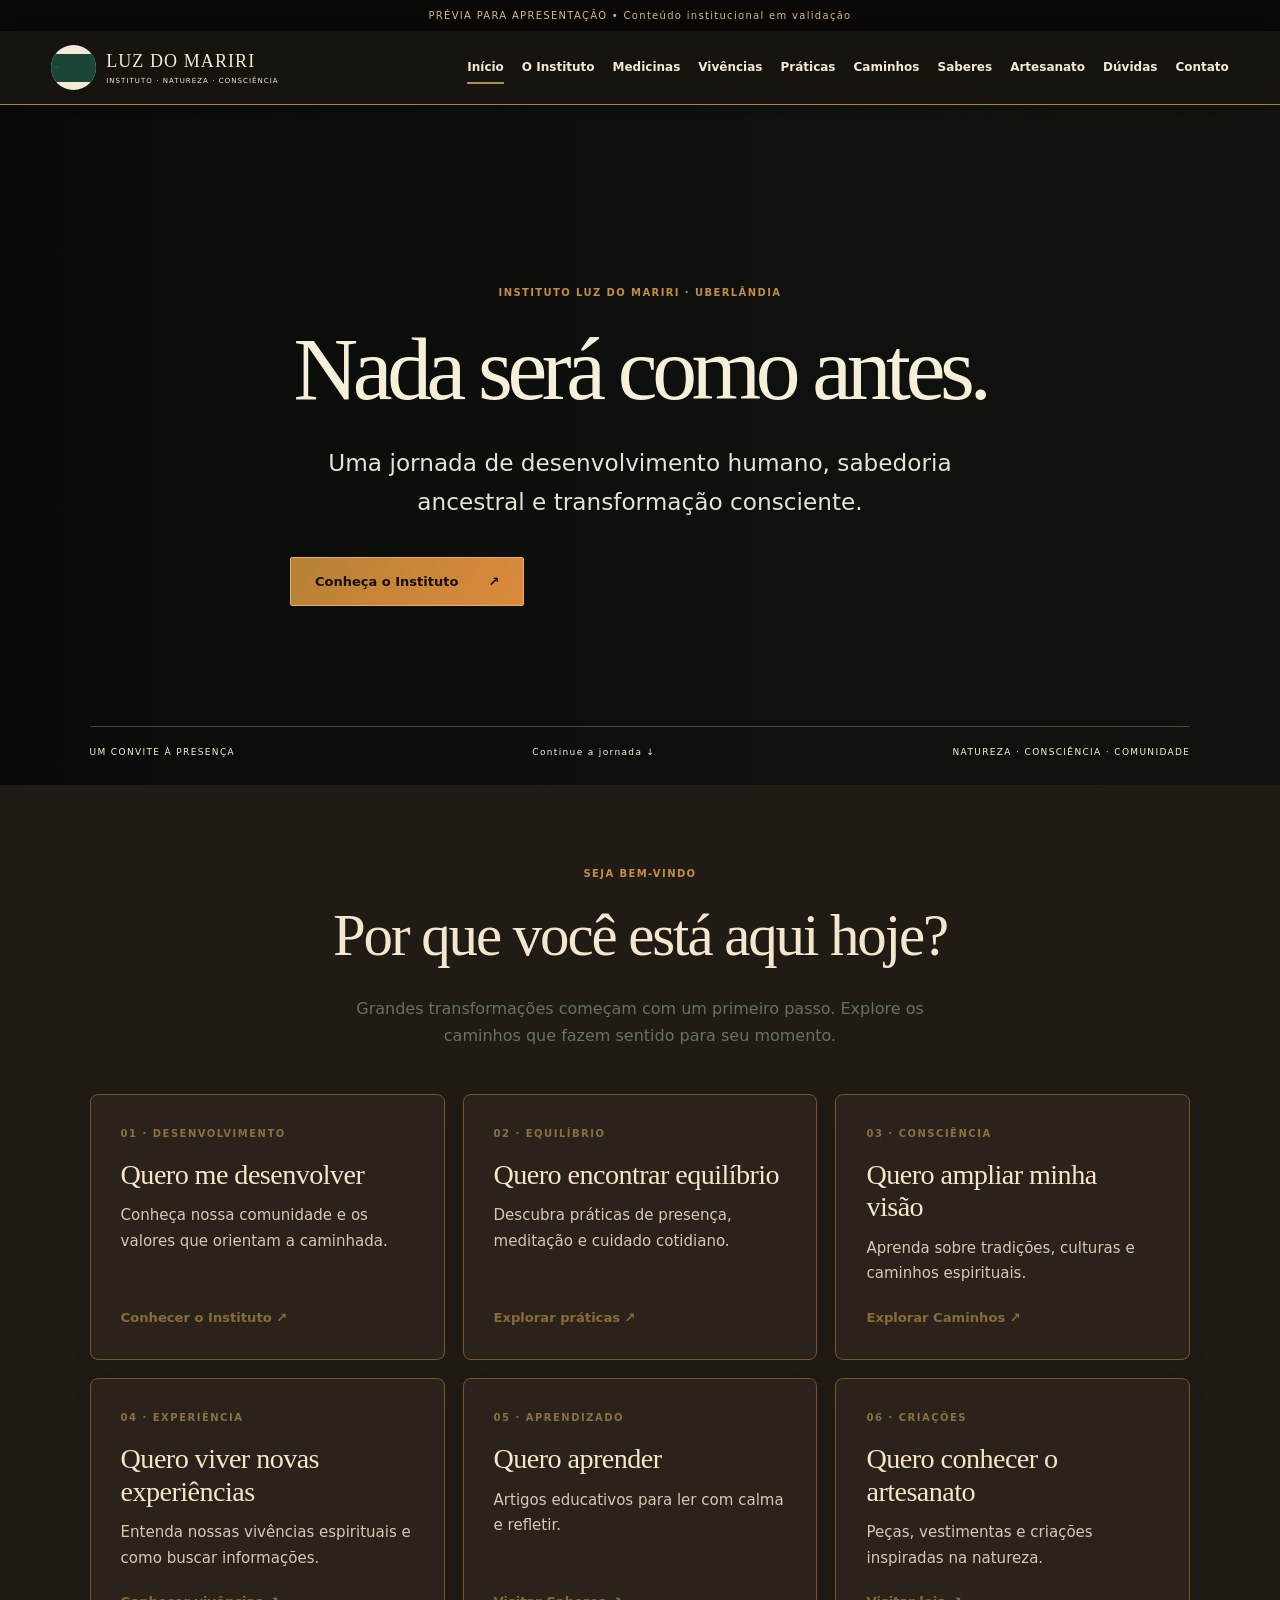
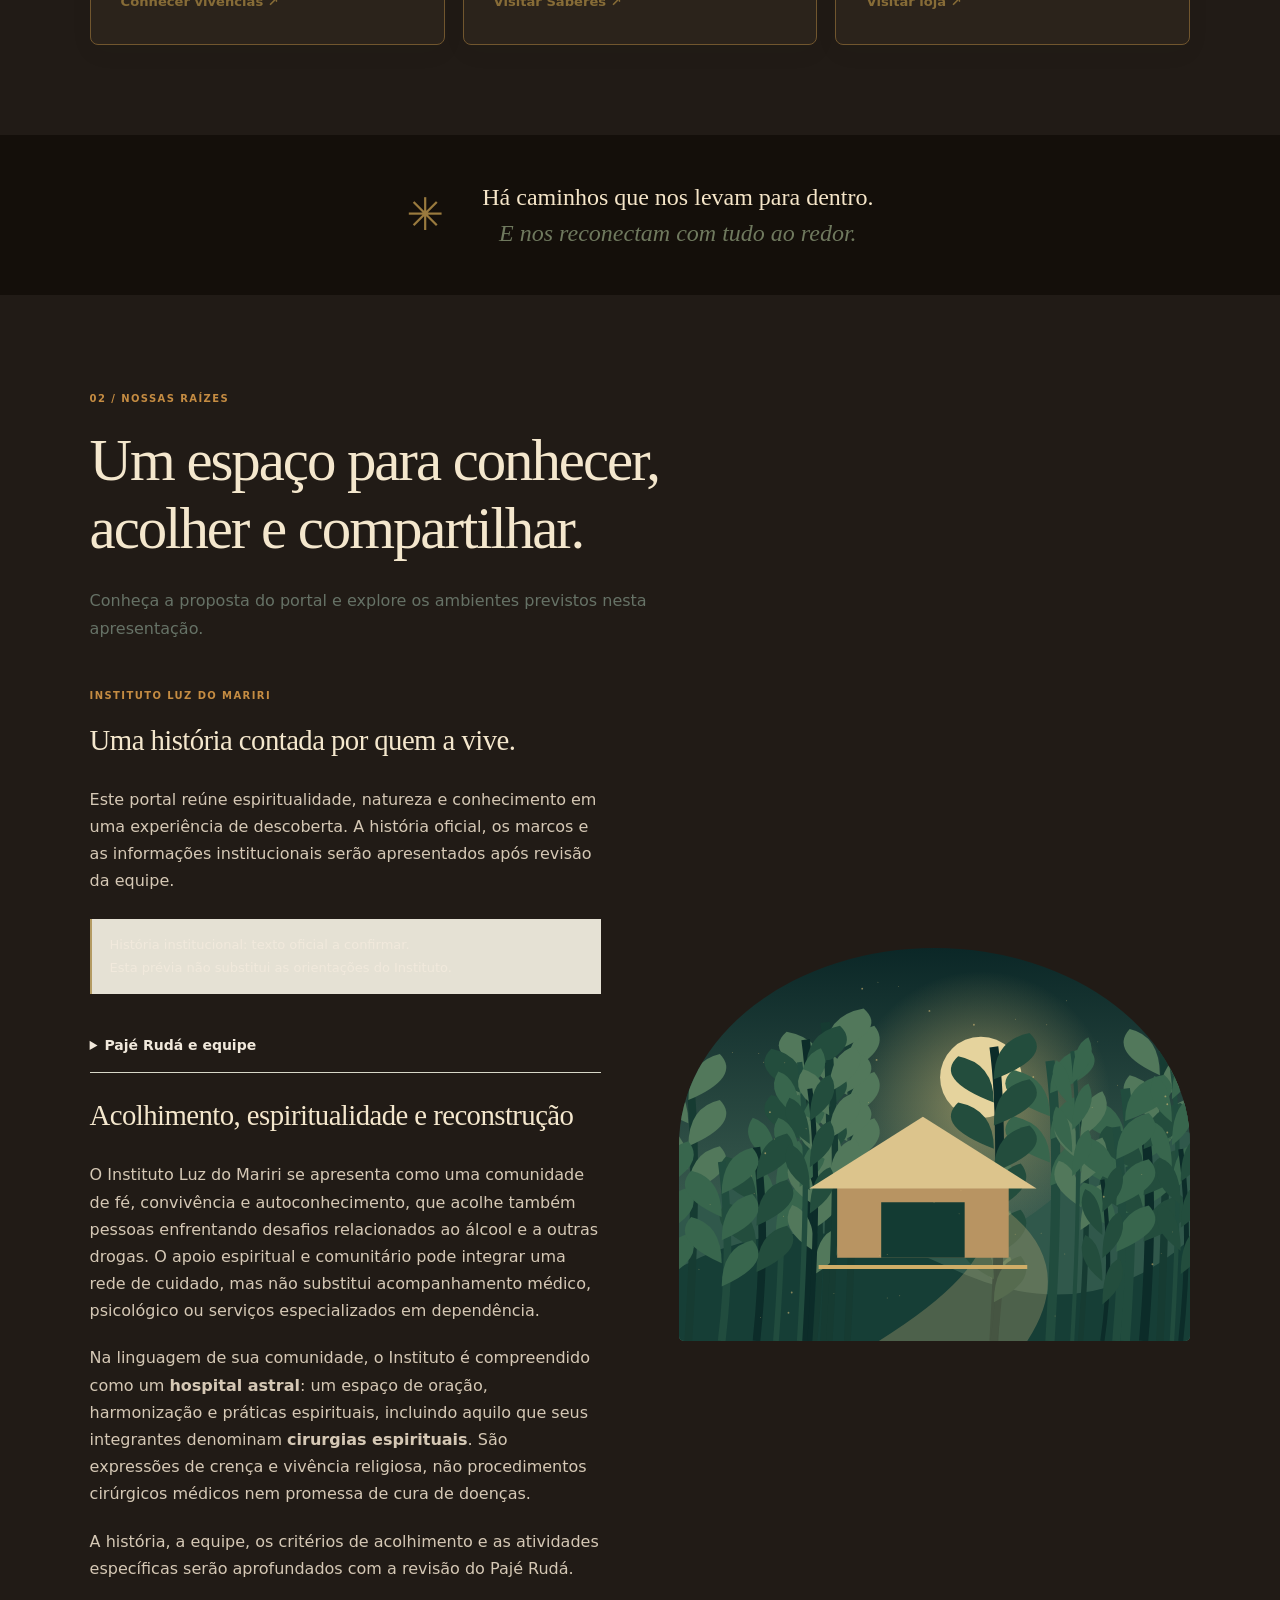
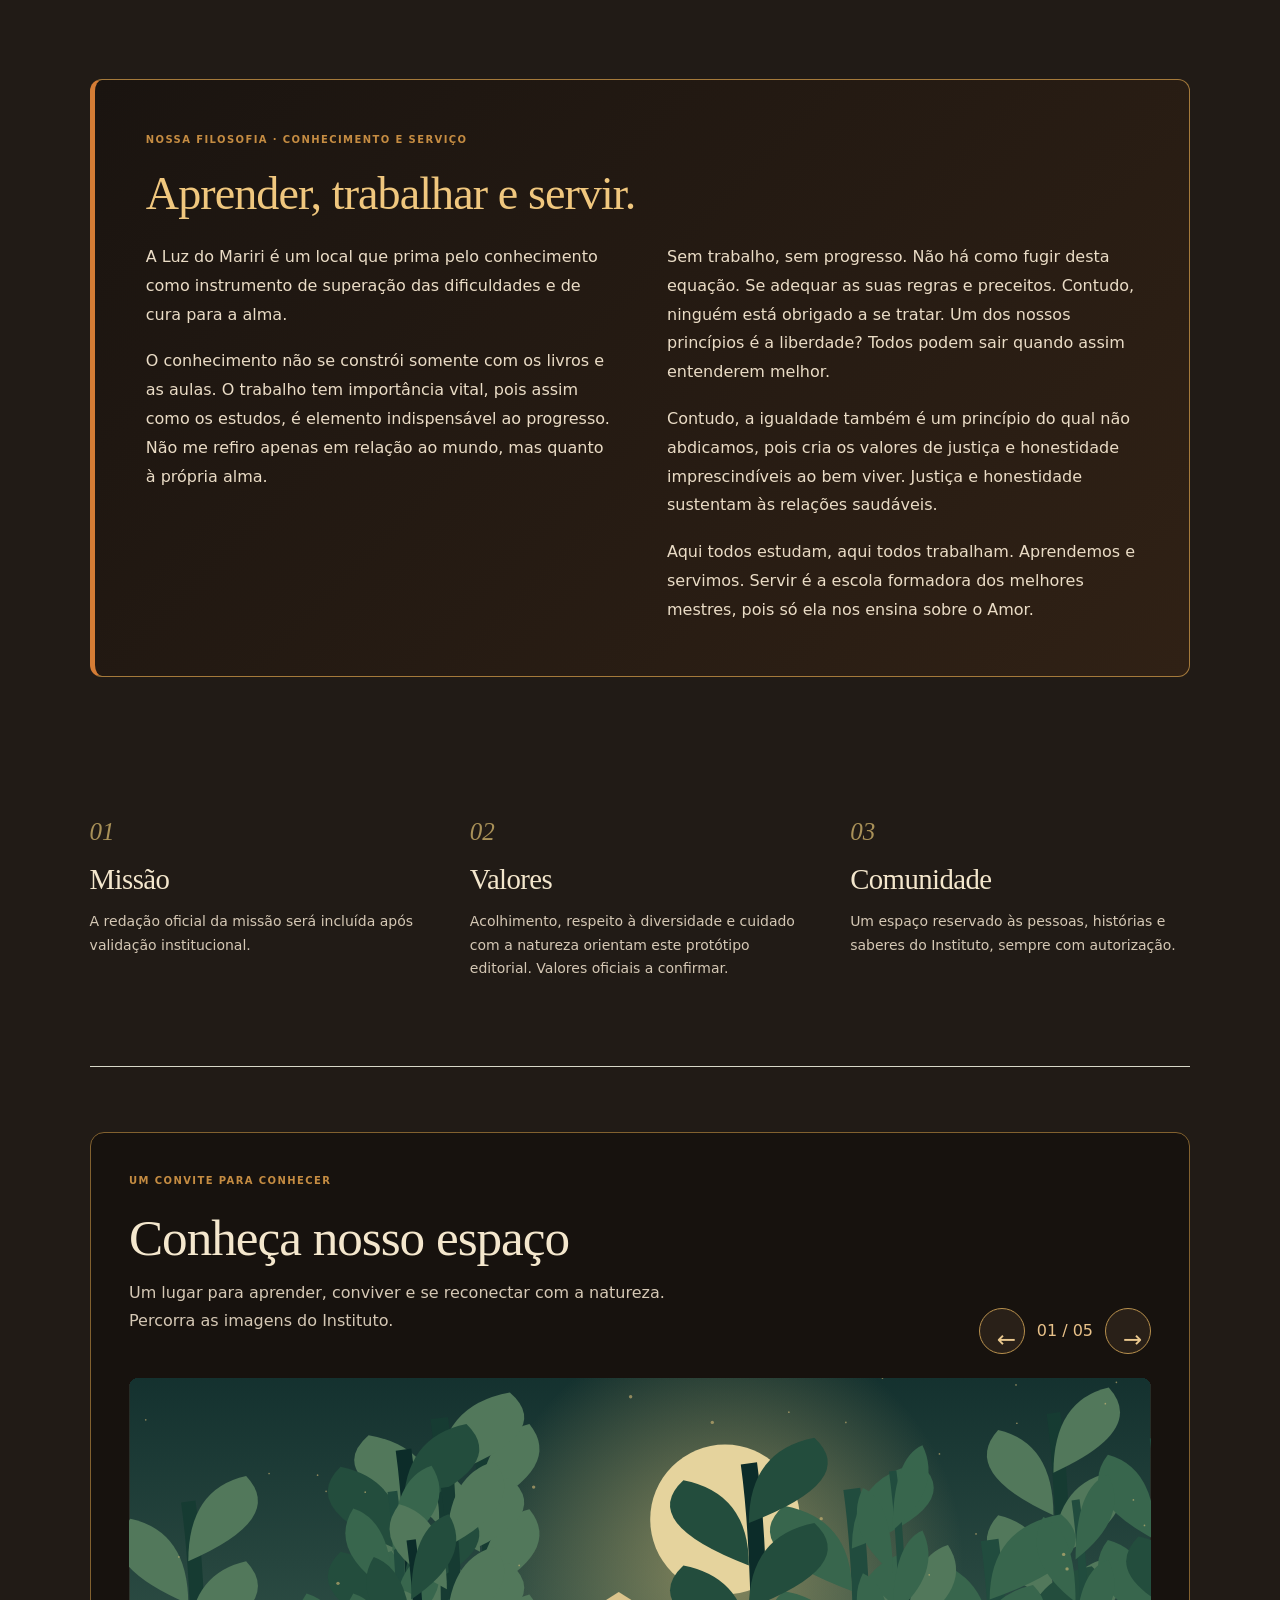
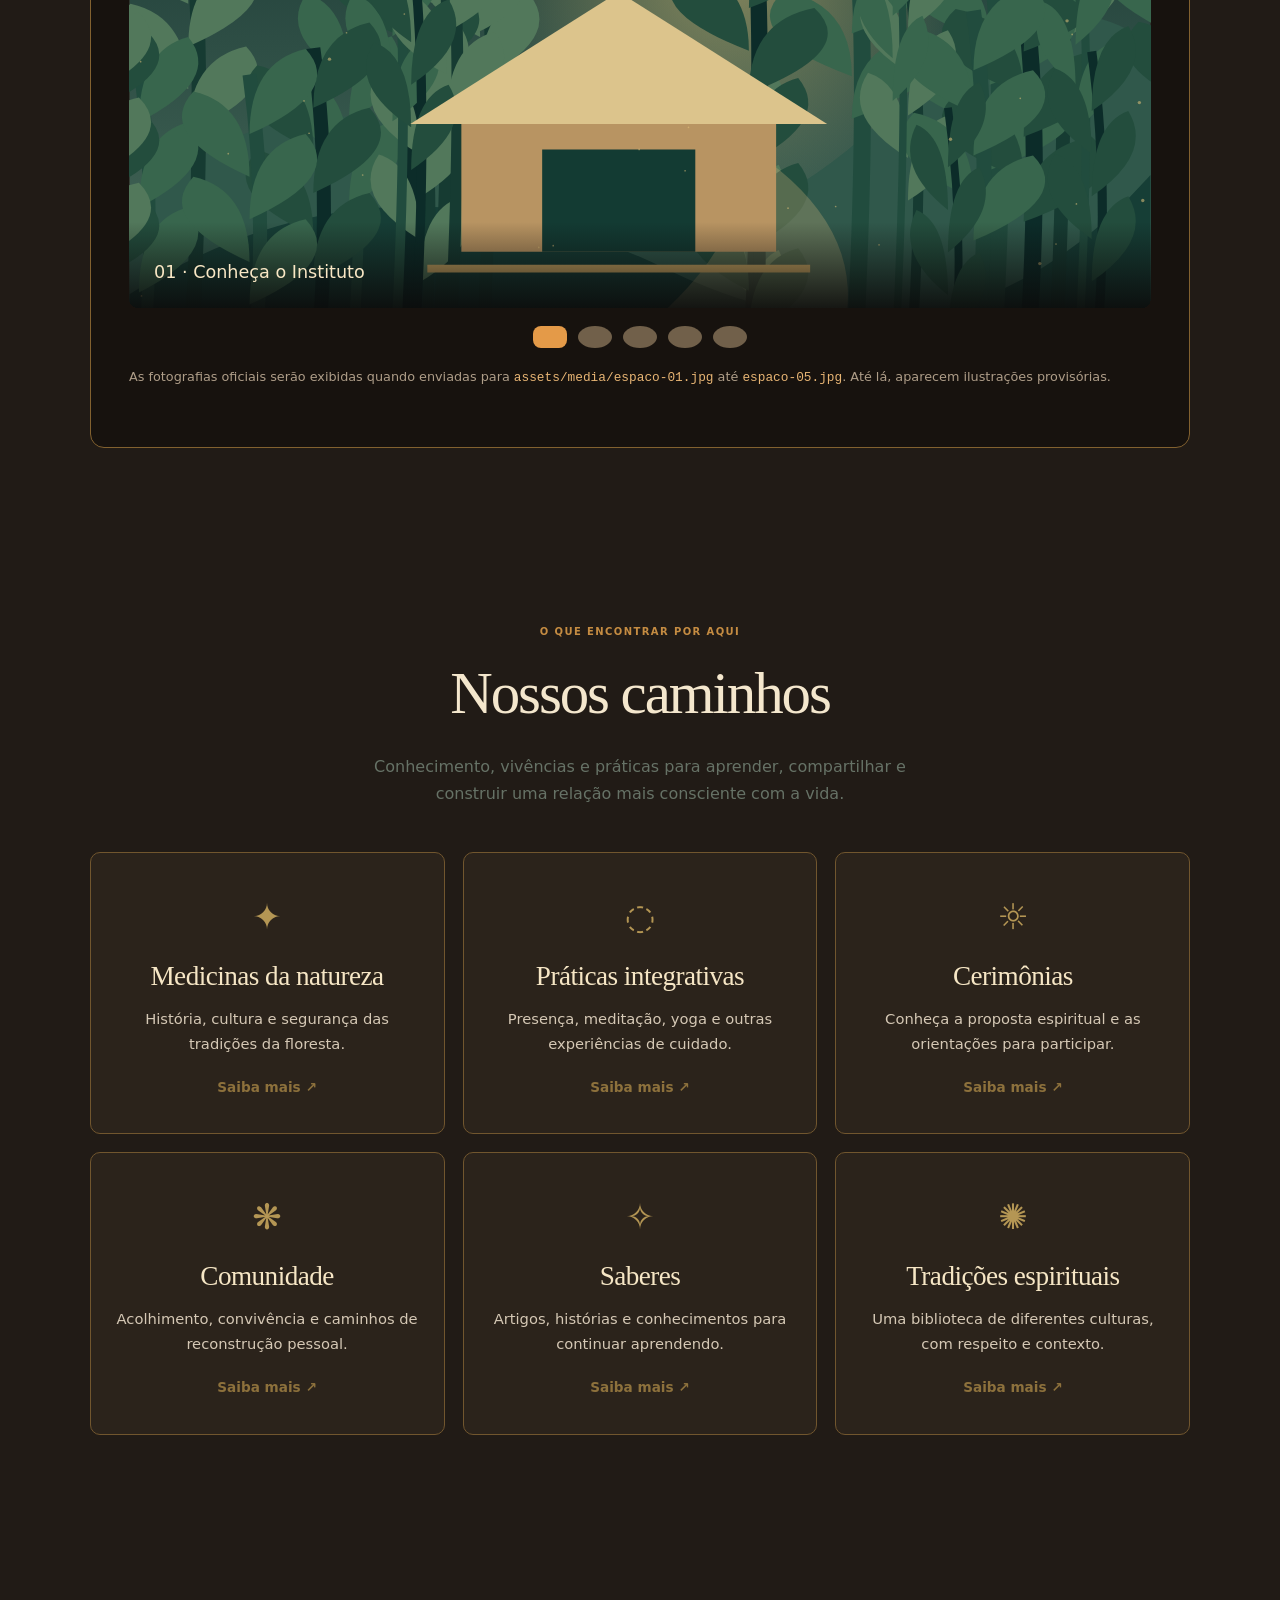
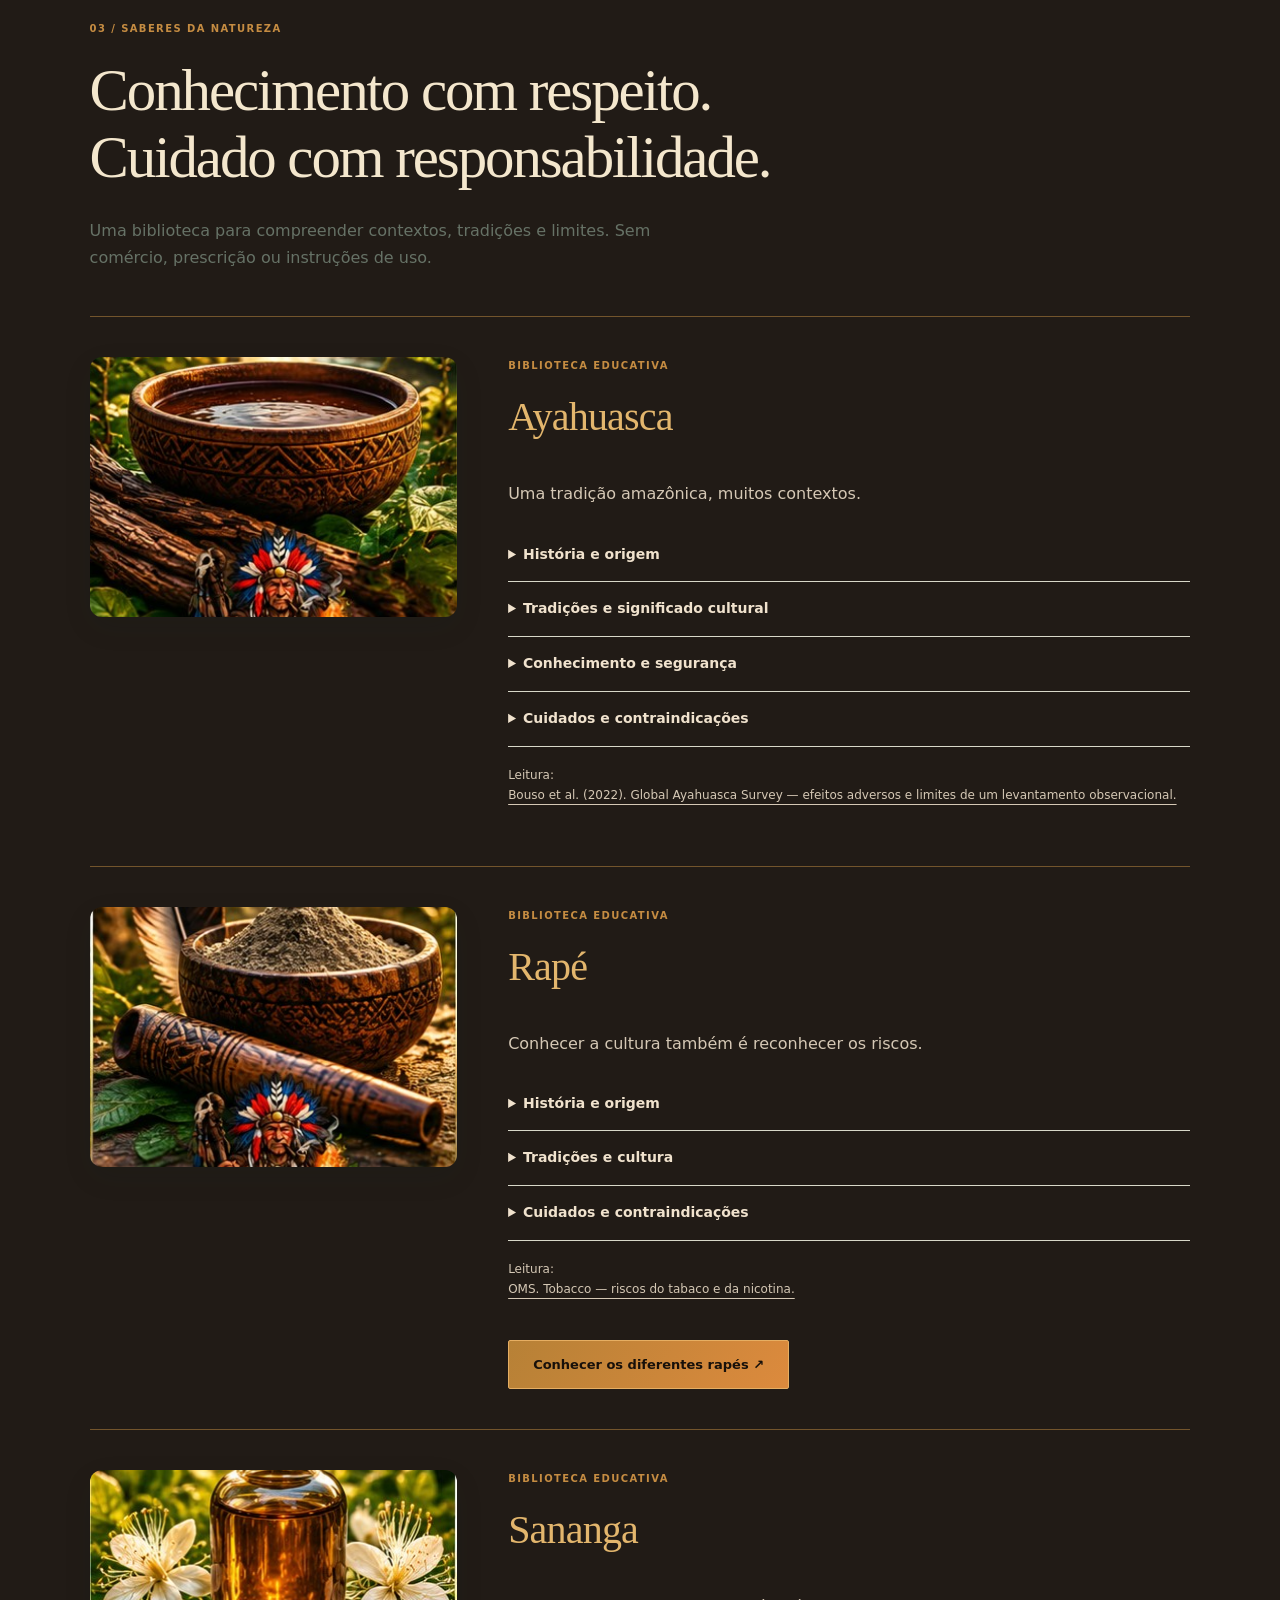
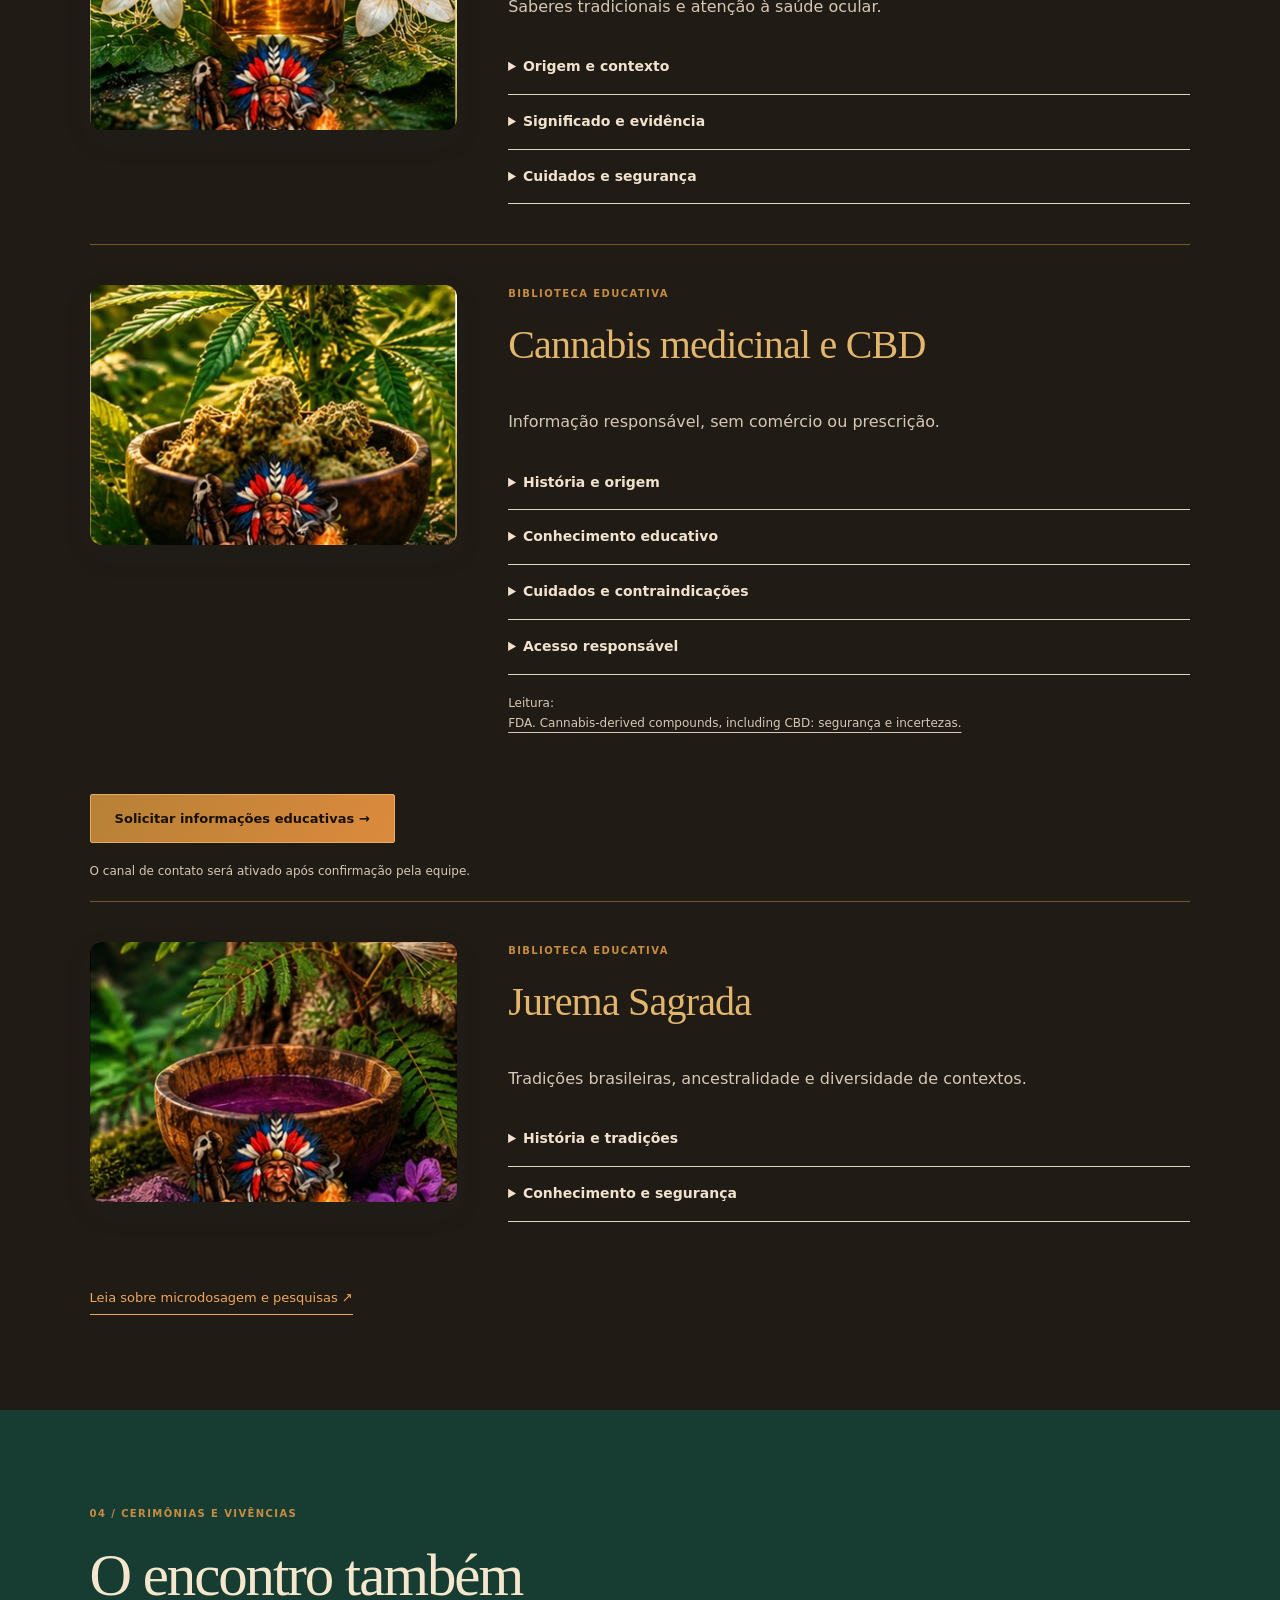
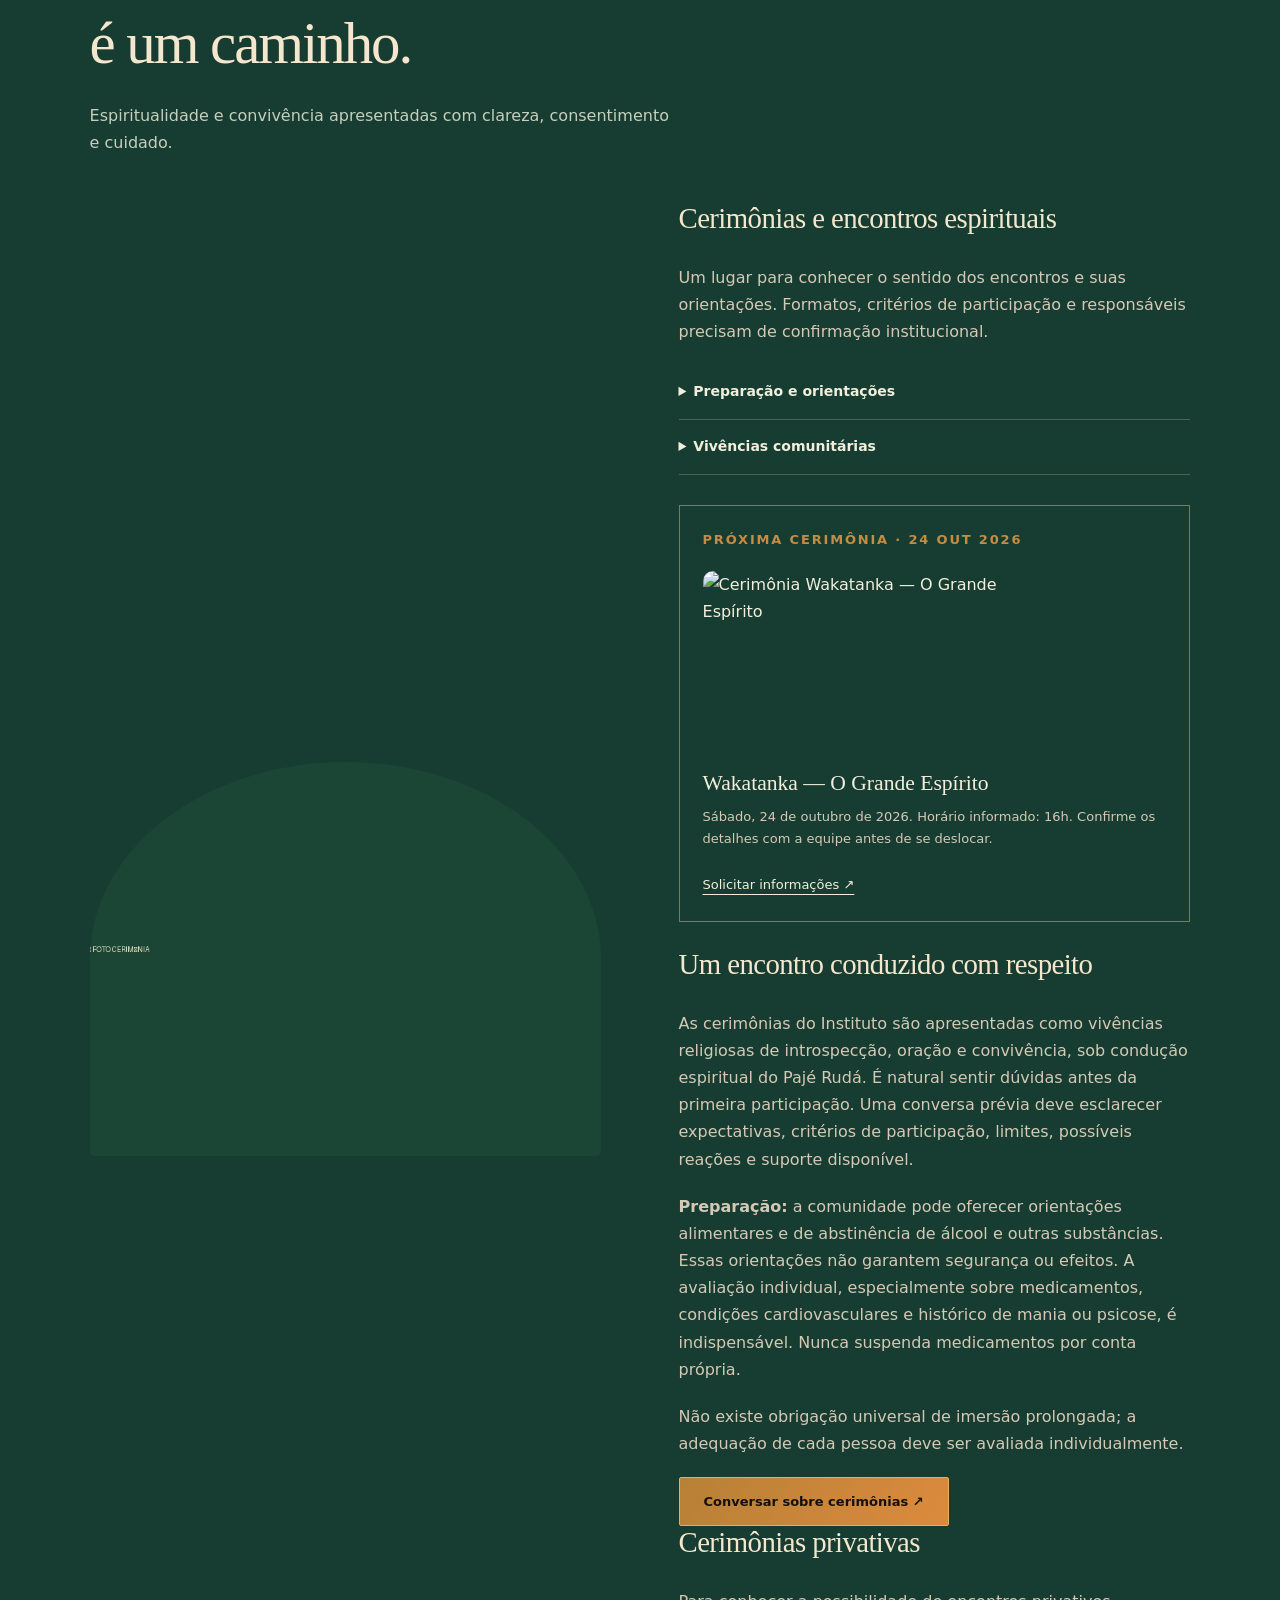
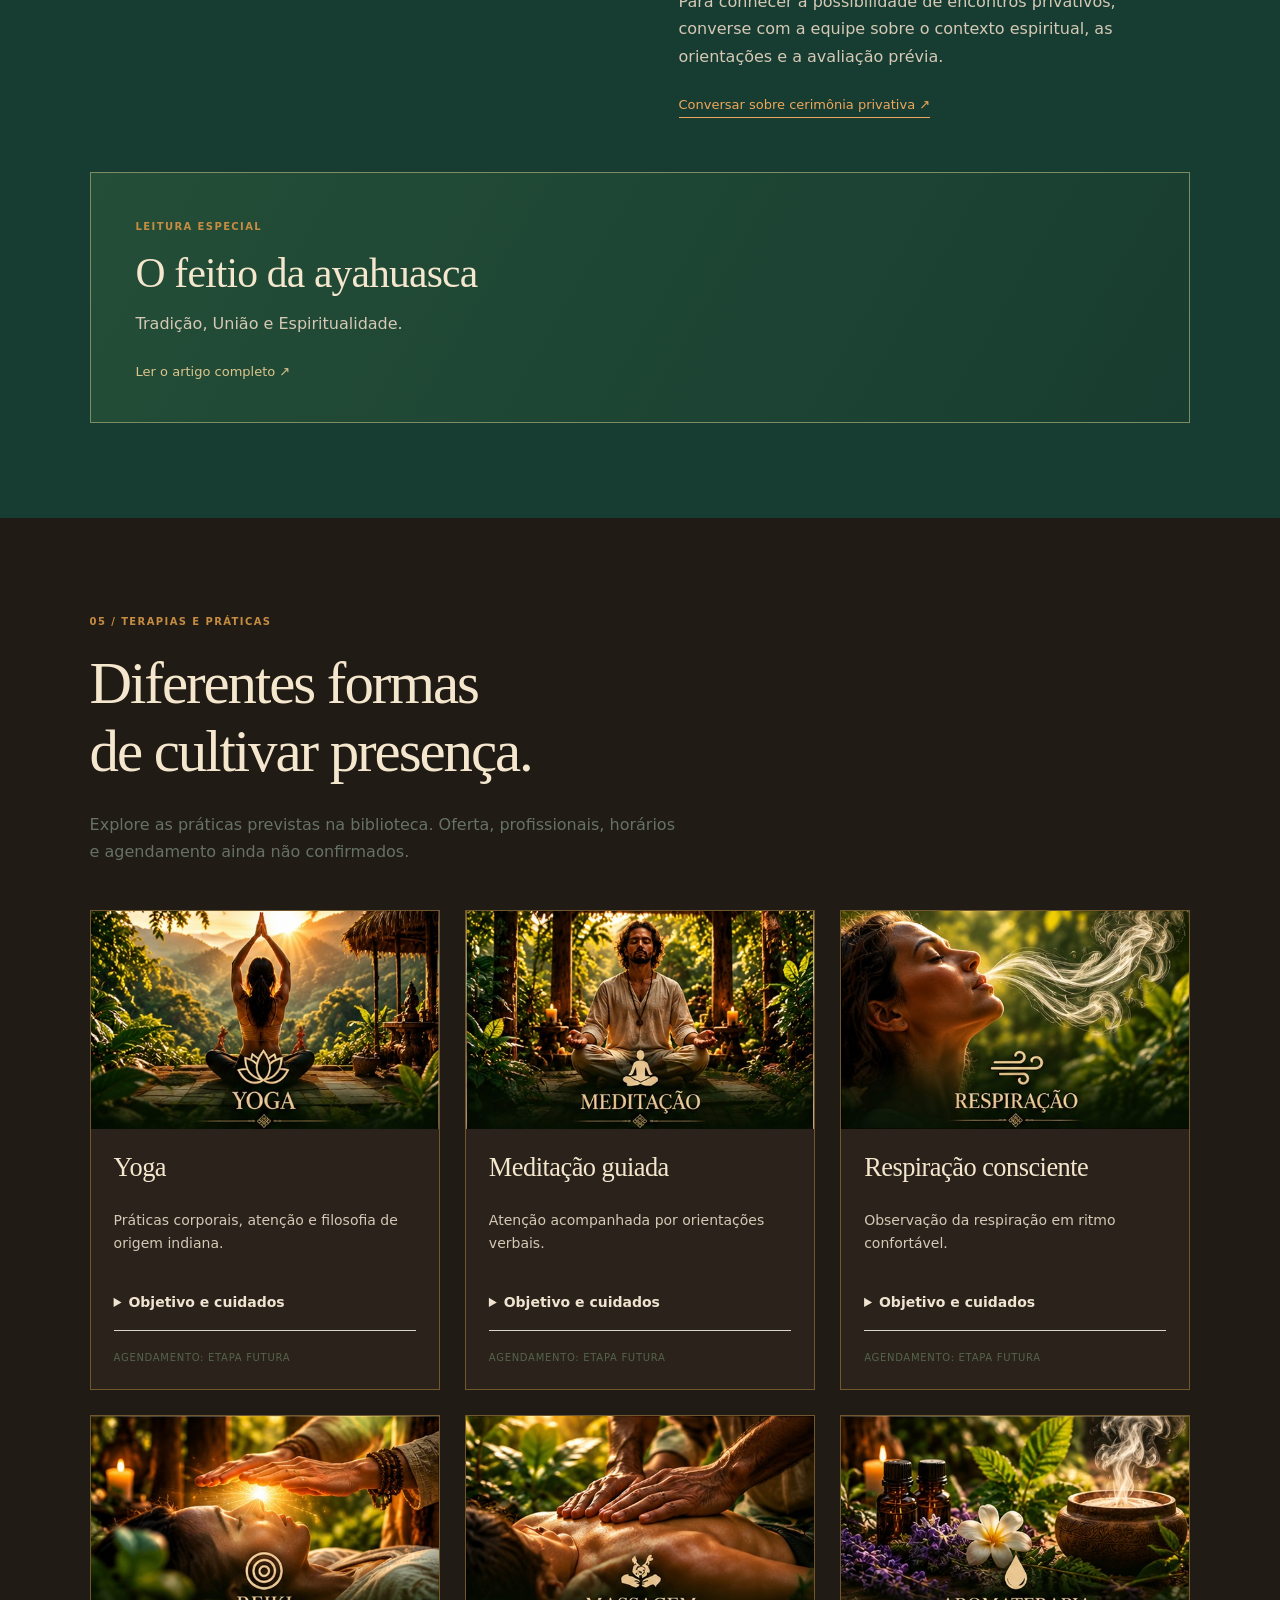
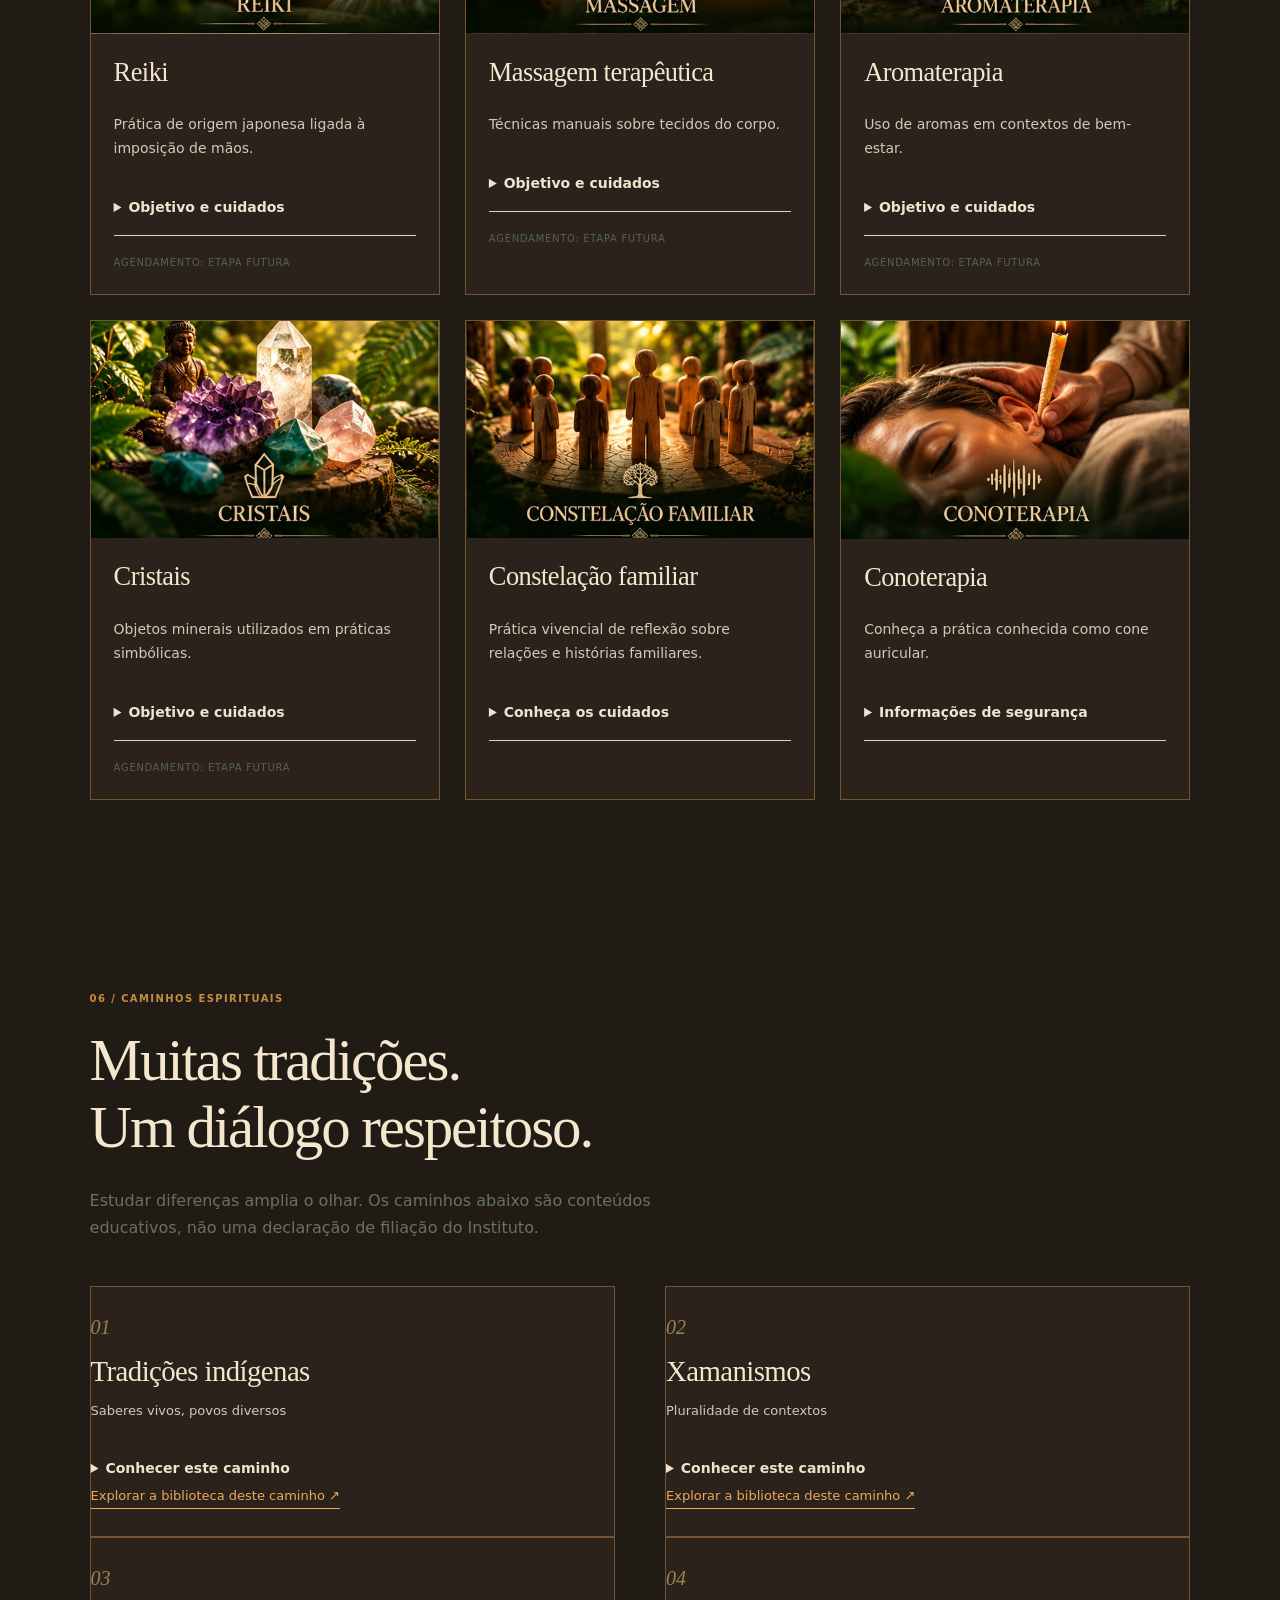
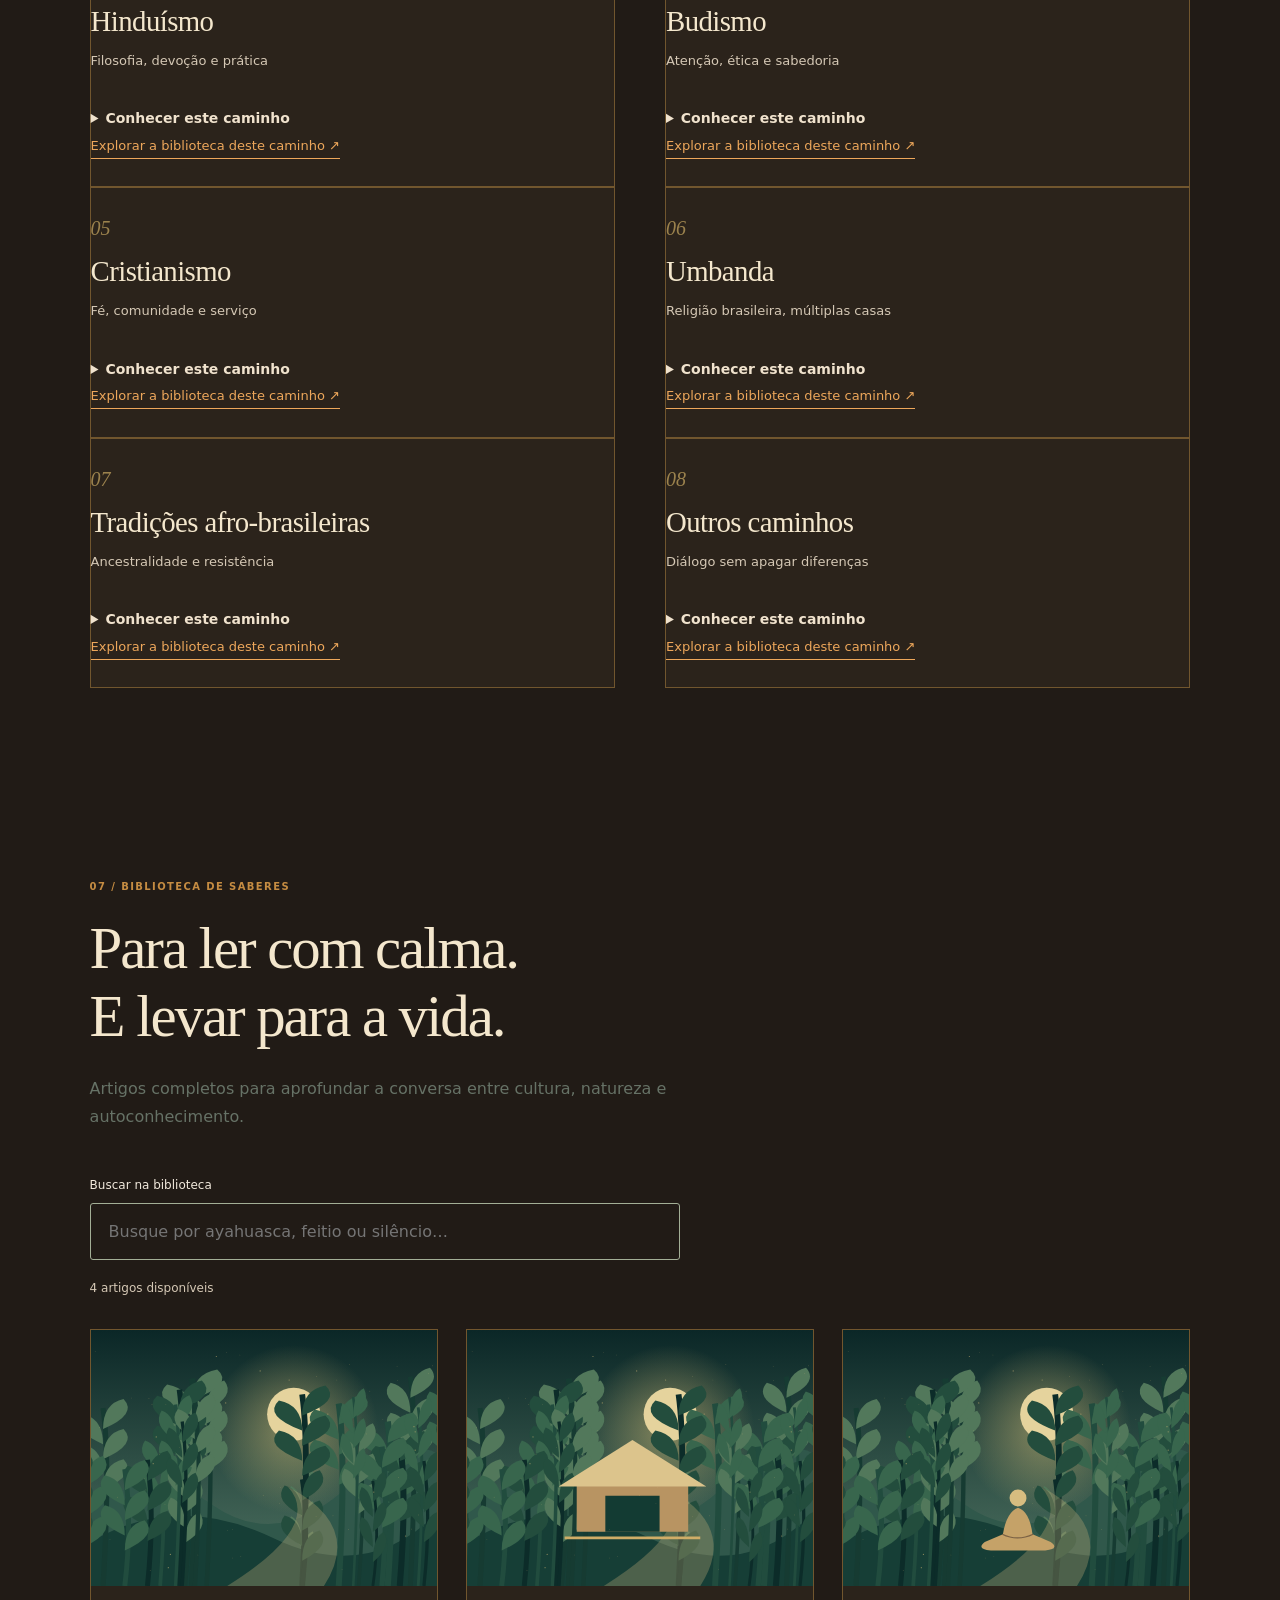
==== commit 49f97106: "Change greeting from 'Hello World' to 'Goodbye World'" ====
--- a/index.html
+++ b/index.html
@@ -1,3 +1,3 @@
 <!DOCTYPE html>
 
-<html lang="pt-BR"><head><meta charset="utf-8"/><meta content="width=device-width, initial-scale=1" name="viewport"/><meta content="Conheça o Instituto Luz do Mariri: caminhos de autoconhecimento, medicinas da natureza, vivências, práticas integrativas, saberes e artesanato em Uberlândia." name="description"/><meta content="#12100e" name="theme-color"/><meta content="Portal Instituto Luz do Mariri | Luz do Mariri" property="og:title"/><meta content="Um caminho de autoconhecimento, espiritualidade e conexão com a natureza. Explore o Instituto, a biblioteca." property="og:description"/><meta content="website" property="og:type"/><title>Instituto Luz do Mariri | Natureza, Consciência e Saberes</title><link href="assets/illustrations/leaf.svg" rel="icon" type="image/svg+xml"/><link href="css/style.css" rel="stylesheet"/><script defer="" src="js/app.js"></script></head><body><a class="skip" href="#conteudo">Pular para o conteúdo</a><div class="prototype">PRÉVIA PARA APRESENTAÇÃO <span>• Conteúdo institucional em validação</span></div><header class="site-header"><a class="brand" href="index.html"><img alt="Logotipo Luz do Mariri" class="brand-logo" data-fallback="assets/media/logo-mariri.jpg" height="560" src="assets/media/logo-mariri.jpg" width="900"/><span>LUZ DO MARIRI<small>INSTITUTO · NATUREZA · CONSCIÊNCIA</small></span></a><button aria-controls="menu" aria-expanded="false" class="menu-toggle">Menu ☰</button><nav aria-label="Navegação principal" id="menu"><a href="index.html#inicial">Início</a><a href="index.html#instituto">O Instituto</a><a href="index.html#medicinas">Medicinas</a><a href="index.html#vivencias">Vivências</a><a href="index.html#praticas">Práticas</a><a href="index.html#caminhos">Caminhos</a><a href="index.html#biblioteca">Saberes</a><a href="index.html#artesanato">Artesanato</a><a href="index.html#duvidas">Dúvidas</a><a href="index.html#contato">Contato</a></nav></header><main id="conteudo"><section class="hero" id="inicial"><div aria-label="Paisagem natural em fotografia ilustrativa" class="hero-art" role="img"></div><div class="hero-content"><p class="eyebrow">INSTITUTO LUZ DO MARIRI · UBERLÂNDIA</p><h1 class="v4-hero-title">Nada será como antes.</h1><p>Uma jornada de desenvolvimento humano, sabedoria ancestral e transformação consciente.</p><div class="actions"><a class="button" href="#instituto">Conheça o Instituto <span>↗</span></a></div></div><div class="hero-foot"><span>UM CONVITE À PRESENÇA</span><a href="#instituto">Continue a jornada ↓</a><span>NATUREZA · CONSCIÊNCIA · COMUNIDADE</span></div></section><section class="v4-intro section light" id="seu-caminho"><div class="section-heading v4-centered"><p class="eyebrow">SEJA BEM-VINDO</p><h2>Por que você está aqui hoje?</h2><p>Grandes transformações começam com um primeiro passo. Explore os caminhos que fazem sentido para seu momento.</p></div><div class="v4-intent-grid"><a href="#instituto"><span>01 · DESENVOLVIMENTO</span><h3>Quero me desenvolver</h3><p>Conheça nossa comunidade e os valores que orientam a caminhada.</p><b>Conhecer o Instituto ↗</b></a><a href="#praticas"><span>02 · EQUILÍBRIO</span><h3>Quero encontrar equilíbrio</h3><p>Descubra práticas de presença, meditação e cuidado cotidiano.</p><b>Explorar práticas ↗</b></a><a href="#caminhos"><span>03 · CONSCIÊNCIA</span><h3>Quero ampliar minha visão</h3><p>Aprenda sobre tradições, culturas e caminhos espirituais.</p><b>Explorar Caminhos ↗</b></a><a href="#vivencias"><span>04 · EXPERIÊNCIA</span><h3>Quero viver novas experiências</h3><p>Entenda nossas vivências espirituais e como buscar informações.</p><b>Conhecer vivências ↗</b></a><a href="#biblioteca"><span>05 · APRENDIZADO</span><h3>Quero aprender</h3><p>Artigos educativos para ler com calma e refletir.</p><b>Visitar Saberes ↗</b></a><a href="#artesanato"><span>06 · CRIAÇÕES</span><h3>Quero conhecer o artesanato</h3><p>Peças, vestimentas e criações inspiradas na natureza.</p><b>Visitar loja ↗</b></a></div></section><div class="manifesto"><span>✳</span><p>Há caminhos que nos levam para dentro.<br/><em>E nos reconectam com tudo ao redor.</em></p></div><section class="section light" id="instituto"><div class="section-heading"><p class="eyebrow">02 / Nossas raízes</p><h2>Um espaço para conhecer,<br/>acolher e compartilhar.</h2><p>Conheça a proposta do portal e explore os ambientes previstos nesta apresentação.</p></div><div class="split"><div><p class="eyebrow">INSTITUTO LUZ DO MARIRI</p><h3>Uma história contada por quem a vive.</h3><p>Este portal reúne espiritualidade, natureza e conhecimento em uma experiência de descoberta. A história oficial, os marcos e as informações institucionais serão apresentados após revisão da equipe.</p><div class="note">História institucional: texto oficial a confirmar.<br/>Esta prévia não substitui as orientações do Instituto.</div><details><summary>Pajé Rudá e equipe</summary><div><p>Pajé Rudá é a referência indicada para a apresentação deste projeto. Sua biografia, imagem e os perfis dos integrantes serão incluídos com validação e autorização. Não há retratos ou depoimentos simulados nesta versão.</p></div></details><div class="institutional-extra"><h3>Acolhimento, espiritualidade e reconstrução</h3><p>O Instituto Luz do Mariri se apresenta como uma comunidade de fé, convivência e autoconhecimento, que acolhe também pessoas enfrentando desafios relacionados ao álcool e a outras drogas. O apoio espiritual e comunitário pode integrar uma rede de cuidado, mas não substitui acompanhamento médico, psicológico ou serviços especializados em dependência.</p><p>Na linguagem de sua comunidade, o Instituto é compreendido como um <strong>hospital astral</strong>: um espaço de oração, harmonização e práticas espirituais, incluindo aquilo que seus integrantes denominam <strong>cirurgias espirituais</strong>. São expressões de crença e vivência religiosa, não procedimentos cirúrgicos médicos nem promessa de cura de doenças.</p><p>A história, a equipe, os critérios de acolhimento e as atividades específicas serão aprofundados com a revisão do Pajé Rudá.</p></div></div><img alt="Representação artística de um espaço de encontro na floresta, não é uma imagem real do Instituto" class="rounded" height="850" loading="lazy" src="assets/illustrations/temple.svg" width="1200"/></div><div class="mariri-manifesto"><p class="eyebrow">NOSSA FILOSOFIA · CONHECIMENTO E SERVIÇO</p><h3>Aprender, trabalhar e servir.</h3><div class="manifesto-copy"><p>A Luz do Mariri é um local que prima pelo conhecimento como instrumento de superação das dificuldades e de cura para a alma.</p><p>O conhecimento não se constrói somente com os livros e as aulas. O trabalho tem importância vital, pois assim como os estudos, é elemento indispensável ao progresso. Não me refiro apenas em relação ao mundo, mas quanto à própria alma.</p><p>Sem trabalho, sem progresso. Não há como fugir desta equação. Se adequar as suas regras e preceitos. Contudo, ninguém está obrigado a se tratar. Um dos nossos princípios é a liberdade? Todos podem sair quando assim entenderem melhor.</p><p>Contudo, a igualdade também é um princípio do qual não abdicamos, pois cria os valores de justiça e honestidade imprescindíveis ao bem viver. Justiça e honestidade sustentam às relações saudáveis.</p><p>Aqui todos estudam, aqui todos trabalham. Aprendemos e servimos. Servir é a escola formadora dos melhores mestres, pois só ela nos ensina sobre o Amor.</p></div></div><div class="values" id="valores"><div><span>01</span><h3>Missão</h3><p>A redação oficial da missão será incluída após validação institucional.</p></div><div><span>02</span><h3>Valores</h3><p>Acolhimento, respeito à diversidade e cuidado com a natureza orientam este protótipo editorial. Valores oficiais a confirmar.</p></div><div><span>03</span><h3>Comunidade</h3><p>Um espaço reservado às pessoas, histórias e saberes do Instituto, sempre com autorização.</p></div></div><div aria-label="Conheça nosso espaço" class="spaces-carousel"><div class="spaces-header"><div><p class="eyebrow">UM CONVITE PARA CONHECER</p><h3>Conheça nosso espaço</h3><p>Um lugar para aprender, conviver e se reconectar com a natureza. Percorra as imagens do Instituto.</p></div><div class="spaces-controls"><button aria-label="Foto anterior" id="spaces-prev" type="button">←</button><span aria-live="polite" id="spaces-counter">01 / 05</span><button aria-label="Próxima foto" id="spaces-next" type="button">→</button></div></div><div aria-label="Galeria de cinco fotografias" class="spaces-viewport" tabindex="0"><div class="spaces-track"><figure class="spaces-slide"><img alt="Espaço do Instituto — fotografia 1" data-fallback="assets/illustrations/temple.svg" loading="lazy" src="assets/media/espaco-01.jpg"/><figcaption>01 · Conheça o Instituto</figcaption></figure><figure class="spaces-slide"><img alt="Espaço do Instituto — fotografia 2" data-fallback="assets/illustrations/forest.svg" loading="lazy" src="assets/media/espaco-02.jpg"/><figcaption>02 · Natureza e acolhimento</figcaption></figure><figure class="spaces-slide"><img alt="Espaço do Instituto — fotografia 3" data-fallback="assets/illustrations/silence.svg" loading="lazy" src="assets/media/espaco-03.jpg"/><figcaption>03 · Presença e contemplação</figcaption></figure><figure class="spaces-slide"><img alt="Espaço do Instituto — fotografia 4" data-fallback="assets/illustrations/temple.svg" loading="lazy" src="assets/media/espaco-04.jpg"/><figcaption>04 · Comunidade e convivência</figcaption></figure><figure class="spaces-slide"><img alt="Espaço do Instituto — fotografia 5" data-fallback="assets/illustrations/forest.svg" loading="lazy" src="assets/media/espaco-05.jpg"/><figcaption>05 · Nosso caminho</figcaption></figure></div></div><div aria-label="Selecionar foto" class="spaces-dots"><button aria-current="true" aria-label="Mostrar foto 1" class="is-active" data-slide="0" type="button"></button><button aria-label="Mostrar foto 2" data-slide="1" type="button"></button><button aria-label="Mostrar foto 3" data-slide="2" type="button"></button><button aria-label="Mostrar foto 4" data-slide="3" type="button"></button><button aria-label="Mostrar foto 5" data-slide="4" type="button"></button></div><p class="fine">As fotografias oficiais serão exibidas quando enviadas para <code>assets/media/espaco-01.jpg</code> até <code>espaco-05.jpg</code>. Até lá, aparecem ilustrações provisórias.</p></div></section><section class="v4-paths section cream" id="nossos-caminhos"><div class="section-heading v4-centered"><p class="eyebrow">O QUE ENCONTRAR POR AQUI</p><h2>Nossos caminhos</h2><p>Conhecimento, vivências e práticas para aprender, compartilhar e construir uma relação mais consciente com a vida.</p></div><div class="v4-service-grid"><a href="#medicinas"><span class="v4-service-icon">✦</span><h3>Medicinas da natureza</h3><p>História, cultura e segurança das tradições da floresta.</p><b>Saiba mais ↗</b></a><a href="#praticas"><span class="v4-service-icon">◌</span><h3>Práticas integrativas</h3><p>Presença, meditação, yoga e outras experiências de cuidado.</p><b>Saiba mais ↗</b></a><a href="#vivencias"><span class="v4-service-icon">☼</span><h3>Cerimônias</h3><p>Conheça a proposta espiritual e as orientações para participar.</p><b>Saiba mais ↗</b></a><a href="#instituto"><span class="v4-service-icon">❋</span><h3>Comunidade</h3><p>Acolhimento, convivência e caminhos de reconstrução pessoal.</p><b>Saiba mais ↗</b></a><a href="#biblioteca"><span class="v4-service-icon">✧</span><h3>Saberes</h3><p>Artigos, histórias e conhecimentos para continuar aprendendo.</p><b>Saiba mais ↗</b></a><a href="#caminhos"><span class="v4-service-icon">✺</span><h3>Tradições espirituais</h3><p>Uma biblioteca de diferentes culturas, com respeito e contexto.</p><b>Saiba mais ↗</b></a></div></section><section class="section cream" id="medicinas"><div class="section-heading"><p class="eyebrow">03 / Saberes da natureza</p><h2>Conhecimento com respeito.<br/>Cuidado com responsabilidade.</h2><p>Uma biblioteca para compreender contextos, tradições e limites. Sem comércio, prescrição ou instruções de uso.</p></div><article class="medicine"><img alt="Imagem educativa sobre Ayahuasca" class="medicine-photo" data-fallback="assets/illustrations/leaf.svg" height="400" loading="lazy" src="assets/media/ayahuasca.jpg" width="560"/><div><p class="eyebrow">Biblioteca educativa</p><h3>Ayahuasca</h3><p>Uma tradição amazônica, muitos contextos.</p><details><summary>História e origem</summary><div><p>Bebida psicoativa de origem amazônica, associada a diferentes povos e territórios. Seus usos têm trajetórias próprias; não existe uma única tradição indígena que represente todas as demais. No Brasil, também integra caminhos religiosos que se organizaram no século XX.</p></div></details><details><summary>Tradições e significado cultural</summary><div><p>Em determinadas comunidades, participa de rituais de aprendizagem, espiritualidade e vínculos coletivos. Os sentidos atribuídos à experiência dependem da cultura, da comunidade e da história de cada pessoa. A expressão “medicina” tem aqui sentido tradicional, sem promessa de tratamento.</p></div></details><details><summary>Conhecimento e segurança</summary><div><p>Pode produzir alterações intensas de percepção e emoções. Há relatos de náusea, vômito e sofrimento psicológico. Pesquisas clínicas não permitem garantir benefício individual nem transformar uma cerimônia em tratamento médico.</p></div></details><details><summary>Cuidados e contraindicações</summary><div><p>Há risco de interações graves com medicamentos e outras substâncias. Histórico de psicose ou mania, condições cardiovasculares, gestação e amamentação exigem atenção clínica; esta página não determina aptidão. Não interrompa medicações para participar. Procure avaliação profissional e informações sobre triagem, acompanhamento e resposta a emergências.</p></div></details><p class="fine">Leitura: <a href="https://journals.plos.org/globalpublichealth/article?id=10.1371/journal.pgph.0000438" rel="noopener noreferrer" target="_blank">Bouso et al. (2022). Global Ayahuasca Survey — efeitos adversos e limites de um levantamento observacional.</a></p></div></article><article class="medicine"><img alt="Imagem educativa sobre Rapé" class="medicine-photo" data-fallback="assets/illustrations/leaf.svg" height="400" loading="lazy" src="assets/media/rape.jpg" width="560"/><div><p class="eyebrow">Biblioteca educativa</p><h3>Rapé</h3><p>Conhecer a cultura também é reconhecer os riscos.</p><details><summary>História e origem</summary><div><p>O termo abrange preparados distintos em contextos indígenas e outros espaços. Algumas formulações contêm tabaco; composição e significados variam entre povos. Conhecimentos específicos pertencem às suas comunidades de origem.</p></div></details><details><summary>Tradições e cultura</summary><div><p>Pode integrar práticas cerimoniais e modos próprios de transmissão de saberes. Uma apresentação genérica não substitui a escuta de representantes das tradições nem autoriza reproduzir seus ritos.</p></div></details><details><summary>Cuidados e contraindicações</summary><div><p>Quando contém tabaco, expõe à nicotina e pode causar dependência, irritação e efeitos cardiovasculares. Não se presume segurança pela origem natural. Gestantes, lactantes e pessoas com problemas cardíacos ou respiratórios devem buscar avaliação de saúde. Não compartilhamos técnicas de aplicação nem indicações terapêuticas.</p></div></details><p class="fine">Leitura: <a href="https://www.who.int/news-room/fact-sheets/detail/tobacco" rel="noopener noreferrer" target="_blank">OMS. Tobacco — riscos do tabaco e da nicotina.</a></p><a class="button mariri-rape-link" href="pages/rapes.html">Conhecer os diferentes rapés ↗</a></div></article><article class="medicine"><img alt="Imagem educativa sobre Sananga" class="medicine-photo" data-fallback="assets/illustrations/leaf.svg" height="400" loading="lazy" src="assets/media/sananga.jpg" width="560"/><div><p class="eyebrow">Biblioteca educativa</p><h3>Sananga</h3><p>Saberes tradicionais e atenção à saúde ocular.</p><details><summary>Origem e contexto</summary><div><p>Nome utilizado para preparados vegetais associados a determinadas tradições amazônicas. Identificação botânica, composição e práticas variam. Não é adequado atribuir o mesmo uso a todos os povos indígenas.</p></div></details><details><summary>Significado e evidência</summary><div><p>Relatos tradicionais e explicações espirituais precisam ser apresentados como tais. Não há base aqui para afirmar que trate doenças oculares, melhore a visão ou produza limpeza clínica.</p></div></details><details><summary>Cuidados e segurança</summary><div><p>Preparados não estéreis nos olhos podem causar lesões e infecções. Dor intensa não comprova benefício. Não recomendamos aplicação ocular. Em caso de dor persistente, alteração visual ou irritação, procure atendimento oftalmológico. Doenças oculares e cirurgias prévias tornam a avaliação profissional especialmente importante.</p></div></details></div></article><article class="medicine"><img alt="Imagem educativa sobre Cannabis medicinal e CBD" class="medicine-photo" data-fallback="assets/illustrations/leaf.svg" height="400" loading="lazy" src="assets/media/cannabis.jpg" width="560"/><div><p class="eyebrow">Biblioteca educativa</p><h3>Cannabis medicinal e CBD</h3><p>Informação responsável, sem comércio ou prescrição.</p><details><summary>História e origem</summary><div><p>Cannabis tem uma longa história de uso em diferentes regiões. O debate medicinal contemporâneo envolve produtos de composição definida, pesquisa e regulação; é distinto dos diversos usos culturais da planta.</p></div></details><details><summary>Conhecimento educativo</summary><div><p>CBD e THC são compostos diferentes. As evidências dependem da indicação, do produto e da população estudada. Um resultado com medicamento específico não pode ser generalizado para qualquer óleo ou condição.</p></div></details><details><summary>Cuidados e contraindicações</summary><div><p>CBD pode causar efeitos adversos, lesão hepática e interações medicamentosas. Produtos com THC podem afetar atenção e saúde mental. Gestação, amamentação, condições hepáticas e uso de outros medicamentos requerem orientação clínica. Não dirija sob efeitos que comprometam a atenção.</p></div></details><details><summary>Acesso responsável</summary><div><p>Esta biblioteca não prescreve, vende ou intermedeia produtos. Requisitos brasileiros de acesso devem ser conferidos nas orientações atuais da Anvisa e com profissional habilitado.</p></div></details><p class="fine">Leitura: <a href="https://www.fda.gov/consumers/consumer-updates/what-you-need-know-and-what-were-working-find-out-about-products-containing-cannabis-or-cannabis" rel="noopener noreferrer" target="_blank">FDA. Cannabis-derived compounds, including CBD: segurança e incertezas.</a></p></div></article><a class="button dark" href="#contato">Solicitar informações educativas →</a><p class="fine">O canal de contato será ativado após confirmação pela equipe.</p><article class="medicine"><img alt="Imagem educativa sobre Jurema Sagrada" class="medicine-photo" data-fallback="assets/illustrations/leaf.svg" height="400" loading="lazy" src="assets/media/jurema.jpg" width="560"/><div><p class="eyebrow">Biblioteca educativa</p><h3>Jurema Sagrada</h3><p>Tradições brasileiras, ancestralidade e diversidade de contextos.</p><details><summary>História e tradições</summary><div><p>A Jurema Sagrada integra tradições religiosas e culturais brasileiras, especialmente do Nordeste. Suas expressões são diversas e merecem estudo atento às comunidades e aos seus próprios ensinamentos.</p></div></details><details><summary>Conhecimento e segurança</summary><div><p>As plantas e preparações associadas ao nome jurema não são todas equivalentes. Seus contextos religiosos não constituem indicação clínica; substâncias psicoativas podem apresentar riscos e interações.</p></div></details></div></article><div class="feature-actions"><a class="text-link" href="pages/microdosagem.html">Leia sobre microdosagem e pesquisas ↗</a></div></section><section class="section dark" id="vivencias"><div class="section-heading"><p class="eyebrow">04 / Cerimônias e vivências</p><h2>O encontro também<br/>é um caminho.</h2><p>Espiritualidade e convivência apresentadas com clareza, consentimento e cuidado.</p></div><div class="split"><img alt="Imagem conceitual de ambiente natural para cerimônias" class="rounded" height="560" loading="lazy" src="assets/media/cerimonia.jpg" width="900"/><div><h3>Cerimônias e encontros espirituais</h3><p>Um lugar para conhecer o sentido dos encontros e suas orientações. Formatos, critérios de participação e responsáveis precisam de confirmação institucional.</p><details><summary>Preparação e orientações</summary><div><p>Antes de participar, solicite informações sobre acolhimento, avaliação individual, acessibilidade, consentimento e suporte. Informe condições de saúde e medicamentos ao profissional responsável pela avaliação. Não interrompa tratamentos. As orientações locais devem ser fornecidas pela equipe; este portal não define preparo nem aptidão.</p></div></details><details><summary>Vivências comunitárias</summary><div><p>Esta área poderá reunir encontros de estudo, convivência e cuidado com a natureza. Nenhuma atividade está anunciada como disponível. A participação deve respeitar autonomia, limites e autorização de imagem.</p></div></details><div class="calendar event-feature"><p class="eyebrow">PRÓXIMA CERIMÔNIA · 24 OUT 2026</p><img alt="Cerimônia Wakatanka — O Grande Espírito" data-fallback="assets/media/Wakatanka.jpg" height="560" src="assets/media/Wakatanka.jpg" width="900"/><h4>Wakatanka — O Grande Espírito</h4><p>Sábado, 24 de outubro de 2026. Horário informado: 16h. Confirme os detalhes com a equipe antes de se deslocar.</p><a href="https://wa.me/5534992142960?text=Ol%C3%A1%21%20Gostaria%20de%20informa%C3%A7%C3%B5es%20sobre%20a%20cerim%C3%B4nia%20Wakatanka%20de%2024%2F10." rel="noopener noreferrer" target="_blank">Solicitar informações ↗</a></div><div class="ceremony-extra"><h3>Um encontro conduzido com respeito</h3><p>As cerimônias do Instituto são apresentadas como vivências religiosas de introspecção, oração e convivência, sob condução espiritual do Pajé Rudá. É natural sentir dúvidas antes da primeira participação. Uma conversa prévia deve esclarecer expectativas, critérios de participação, limites, possíveis reações e suporte disponível.</p><p><strong>Preparação:</strong> a comunidade pode oferecer orientações alimentares e de abstinência de álcool e outras substâncias. Essas orientações não garantem segurança ou efeitos. A avaliação individual, especialmente sobre medicamentos, condições cardiovasculares e histórico de mania ou psicose, é indispensável. Nunca suspenda medicamentos por conta própria.</p><p>Não existe obrigação universal de imersão prolongada; a adequação de cada pessoa deve ser avaliada individualmente.</p><a class="button" href="https://wa.me/5534992142960?text=Ol%C3%A1%21%20Gostaria%20de%20informa%C3%A7%C3%B5es%20sobre%20as%20cerim%C3%B4nias%20e%20orienta%C3%A7%C3%B5es%20de%20participa%C3%A7%C3%A3o." rel="noopener noreferrer" target="_blank">Conversar sobre cerimônias ↗</a><h3>Cerimônias privativas</h3><p>Para conhecer a possibilidade de encontros privativos, converse com a equipe sobre o contexto espiritual, as orientações e a avaliação prévia.</p><a class="text-link" href="https://wa.me/5534992142960?text=Ol%C3%A1%21%20Gostaria%20de%20conversar%20sobre%20uma%20cerim%C3%B4nia%20privativa%20e%20suas%20orienta%C3%A7%C3%B5es." rel="noopener noreferrer" target="_blank">Conversar sobre cerimônia privativa ↗</a></div></div></div><a class="feature-link" href="pages/feitio.html"><span class="eyebrow">LEITURA ESPECIAL</span><h3>O feitio da ayahuasca</h3><p>Tradição, União e Espiritualidade.</p><span>Ler o artigo completo ↗</span></a></section><section class="section light" id="praticas"><div class="section-heading"><p class="eyebrow">05 / Terapias e práticas</p><h2>Diferentes formas<br/>de cultivar presença.</h2><p>Explore as práticas previstas na biblioteca. Oferta, profissionais, horários e agendamento ainda não confirmados.</p></div><div class="practice-grid"><article class="practice-card"><img alt="Ilustração conceitual: Yoga" height="280" loading="lazy" src="assets/illustrations/yoga.svg" width="400"/><div><h3>Yoga</h3><p>Práticas corporais, atenção e filosofia de origem indiana.</p><details><summary>Objetivo e cuidados</summary><div><p><strong>Objetivo:</strong> Explorar presença e movimento, respeitando os limites do corpo.</p><p>Adapte posturas com orientação; dor é sinal para interromper.</p><p>Atividade prevista no portal. Oferta, responsáveis e agenda dependem de confirmação.</p></div></details><span class="availability">Agendamento: etapa futura</span></div></article><article class="practice-card"><img alt="Ilustração conceitual: Meditação guiada" height="280" loading="lazy" src="assets/illustrations/meditation.svg" width="400"/><div><h3>Meditação guiada</h3><p>Atenção acompanhada por orientações verbais.</p><details><summary>Objetivo e cuidados</summary><div><p><strong>Objetivo:</strong> Criar espaço para perceber pensamentos e sensações.</p><p>Pode causar desconforto em algumas pessoas; a prática pode ser interrompida.</p><p>Atividade prevista no portal. Oferta, responsáveis e agenda dependem de confirmação.</p></div></details><span class="availability">Agendamento: etapa futura</span></div></article><article class="practice-card"><img alt="Ilustração conceitual: Respiração consciente" height="280" loading="lazy" src="assets/illustrations/breath.svg" width="400"/><div><h3>Respiração consciente</h3><p>Observação da respiração em ritmo confortável.</p><details><summary>Objetivo e cuidados</summary><div><p><strong>Objetivo:</strong> Favorecer atenção ao momento presente.</p><p>Evite hiperventilação e retenções forçadas; pare diante de tontura.</p><p>Atividade prevista no portal. Oferta, responsáveis e agenda dependem de confirmação.</p></div></details><span class="availability">Agendamento: etapa futura</span></div></article><article class="practice-card"><img alt="Ilustração conceitual: Reiki" height="280" loading="lazy" src="assets/illustrations/reiki.svg" width="400"/><div><h3>Reiki</h3><p>Prática de origem japonesa ligada à imposição de mãos.</p><details><summary>Objetivo e cuidados</summary><div><p><strong>Objetivo:</strong> Oferecer um contexto de acolhimento e relaxamento.</p><p>Não há garantia de eficácia clínica; não substitui tratamento.</p><p>Atividade prevista no portal. Oferta, responsáveis e agenda dependem de confirmação.</p></div></details><span class="availability">Agendamento: etapa futura</span></div></article><article class="practice-card"><img alt="Ilustração conceitual: Massagem terapêutica" height="280" loading="lazy" src="assets/illustrations/massage.svg" width="400"/><div><h3>Massagem terapêutica</h3><p>Técnicas manuais sobre tecidos do corpo.</p><details><summary>Objetivo e cuidados</summary><div><p><strong>Objetivo:</strong> Apoiar conforto corporal conforme avaliação individual.</p><p>Lesões, inflamação, suspeita de trombose e condições clínicas exigem avaliação.</p><p>Atividade prevista no portal. Oferta, responsáveis e agenda dependem de confirmação.</p></div></details><span class="availability">Agendamento: etapa futura</span></div></article><article class="practice-card"><img alt="Ilustração conceitual: Aromaterapia" height="280" loading="lazy" src="assets/illustrations/aroma.svg" width="400"/><div><h3>Aromaterapia</h3><p>Uso de aromas em contextos de bem-estar.</p><details><summary>Objetivo e cuidados</summary><div><p><strong>Objetivo:</strong> Explorar a percepção olfativa e o ambiente.</p><p>Óleos podem causar alergias e toxicidade. Não ingerir nem aplicar nos olhos.</p><p>Atividade prevista no portal. Oferta, responsáveis e agenda dependem de confirmação.</p></div></details><span class="availability">Agendamento: etapa futura</span></div></article><article class="practice-card"><img alt="Ilustração conceitual: Cristais" height="280" loading="lazy" src="assets/illustrations/crystal.svg" width="400"/><div><h3>Cristais</h3><p>Objetos minerais utilizados em práticas simbólicas.</p><details><summary>Objetivo e cuidados</summary><div><p><strong>Objetivo:</strong> Apoiar contemplação e expressão de significados pessoais.</p><p>Não há evidência de cura por cristais; não substituem cuidados clínicos.</p><p>Atividade prevista no portal. Oferta, responsáveis e agenda dependem de confirmação.</p></div></details><span class="availability">Agendamento: etapa futura</span></div></article><article class="practice-card"><img alt="Ilustração simbólica" height="560" src="assets/illustrations/meditation.svg" width="900"/><div><h3>Constelação familiar</h3><p>Prática vivencial de reflexão sobre relações e histórias familiares.</p><details><summary>Conheça os cuidados</summary><div><p>Não é substituto de psicoterapia ou tratamento de saúde mental. Deve respeitar consentimento, privacidade e limites pessoais; evidências clínicas são limitadas.</p></div></details></div></article><article class="practice-card"><img alt="Ilustração simbólica" height="560" src="assets/illustrations/aroma.svg" width="900"/><div><h3>Conoterapia</h3><p>Conheça a prática conhecida como cone auricular.</p><details><summary>Informações de segurança</summary><div><p>Não há comprovação de que remova cerume e pode provocar queimaduras e lesões no ouvido. Para limpeza de cerume, procure profissional de saúde habilitado.</p></div></details></div></article></div></section><section class="section cream" id="caminhos"><div class="section-heading"><p class="eyebrow">06 / Caminhos espirituais</p><h2>Muitas tradições.<br/>Um diálogo respeitoso.</h2><p>Estudar diferenças amplia o olhar. Os caminhos abaixo são conteúdos educativos, não uma declaração de filiação do Instituto.</p></div><div class="path-grid"><article class="path"><span class="path-number">01</span><h3>Tradições indígenas</h3><p class="path-sub">Saberes vivos, povos diversos</p><details><summary>Conhecer este caminho</summary><div><p>São tradições de povos específicos, com línguas, histórias e relações territoriais próprias. Evite tratar a espiritualidade indígena como um sistema único. Priorize a autoria e a participação das próprias comunidades.</p></div></details><a class="text-link" href="pages/caminho-1.html">Explorar a biblioteca deste caminho ↗</a></article><article class="path"><span class="path-number">02</span><h3>Xamanismos</h3><p class="path-sub">Pluralidade de contextos</p><details><summary>Conhecer este caminho</summary><div><p>Termo amplo empregado para práticas de diferentes regiões e também por movimentos contemporâneos. Não define uma religião universal nem torna equivalentes todas as práticas chamadas xamânicas.</p></div></details><a class="text-link" href="pages/caminho-2.html">Explorar a biblioteca deste caminho ↗</a></article><article class="path"><span class="path-number">03</span><h3>Hinduísmo</h3><p class="path-sub">Filosofia, devoção e prática</p><details><summary>Conhecer este caminho</summary><div><p>Conjunto plural de tradições surgidas no sul da Ásia. Textos, divindades e caminhos de yoga recebem interpretações distintas. Conceitos como dharma e moksha devem ser estudados em seu contexto.</p></div></details><a class="text-link" href="pages/caminho-3.html">Explorar a biblioteca deste caminho ↗</a></article><article class="path"><span class="path-number">04</span><h3>Budismo</h3><p class="path-sub">Atenção, ética e sabedoria</p><details><summary>Conhecer este caminho</summary><div><p>Tradições relacionadas aos ensinamentos do Buda histórico, no sul da Ásia. Escolas como Theravada, Mahayana e Vajrayana têm práticas próprias; meditação é apenas uma parte dessa diversidade.</p></div></details><a class="text-link" href="pages/caminho-4.html">Explorar a biblioteca deste caminho ↗</a></article><article class="path"><span class="path-number">05</span><h3>Cristianismo</h3><p class="path-sub">Fé, comunidade e serviço</p><details><summary>Conhecer este caminho</summary><div><p>Tradições centradas em Jesus de Nazaré, surgidas no contexto judaico do século I. Católicos, ortodoxos e protestantes apresentam diferenças de doutrina, liturgia e interpretação.</p></div></details><a class="text-link" href="pages/caminho-5.html">Explorar a biblioteca deste caminho ↗</a></article><article class="path"><span class="path-number">06</span><h3>Umbanda</h3><p class="path-sub">Religião brasileira, múltiplas casas</p><details><summary>Conhecer este caminho</summary><div><p>Tradição religiosa brasileira de formação plural. Orixás, entidades, cantos e práticas são compreendidos de formas distintas entre terreiros. Respeitar a identidade de cada casa é parte do estudo.</p></div></details><a class="text-link" href="pages/caminho-6.html">Explorar a biblioteca deste caminho ↗</a></article><article class="path"><span class="path-number">07</span><h3>Tradições afro-brasileiras</h3><p class="path-sub">Ancestralidade e resistência</p><details><summary>Conhecer este caminho</summary><div><p>Incluem religiões como os diferentes candomblés e outras expressões com histórias e linhagens próprias. Não se resumem à Umbanda. Combater o racismo religioso é condição para um diálogo respeitoso.</p></div></details><a class="text-link" href="pages/caminho-7.html">Explorar a biblioteca deste caminho ↗</a></article><article class="path"><span class="path-number">08</span><h3>Outros caminhos</h3><p class="path-sub">Diálogo sem apagar diferenças</p><details><summary>Conhecer este caminho</summary><div><p>Taoismo, tradições africanas, caminhos filosóficos e muitas outras expressões podem ampliar a biblioteca. Novos textos devem ser contextualizados, revisados e, sempre que possível, produzidos com representantes das tradições.</p></div></details><a class="text-link" href="pages/caminho-8.html">Explorar a biblioteca deste caminho ↗</a></article></div></section><section class="section light" id="biblioteca"><div class="section-heading"><p class="eyebrow">07 / Biblioteca de saberes</p><h2>Para ler com calma.<br/>E levar para a vida.</h2><p>Artigos completos para aprofundar a conversa entre cultura, natureza e autoconhecimento.</p></div><label class="search-label" for="article-search">Buscar na biblioteca</label><input autocomplete="off" id="article-search" placeholder="Busque por ayahuasca, feitio ou silêncio…" type="search"/><p aria-live="polite" class="fine" id="search-count">4 artigos disponíveis</p><div class="article-grid"><article class="article-card" data-search="AYAHUASCA — A MEDICINA DA FLORESTA Cultura • Natureza"><a href="pages/ayahuasca.html"><img alt="Ilustração editorial: Cultura • Natureza" height="850" loading="lazy" src="assets/illustrations/forest.svg" width="1200"/><div><p class="eyebrow">Cultura • Natureza</p><h3>AYAHUASCA — A MEDICINA DA FLORESTA</h3><p>Conhecer a ayahuasca é aproximar-se de histórias, comunidades e responsabilidades que vão além da experiência individual.</p><span class="text-link">Ler artigo · 3 min ↗</span></div></a></article><article class="article-card" data-search="O FEITIO DA AYAHUASCA — TRADIÇÃO, UNIÃO E ESPIRITUALIDADE Cultura • Comunidade"><a href="pages/feitio.html"><img alt="Ilustração editorial: Cultura • Comunidade" height="850" loading="lazy" src="assets/illustrations/temple.svg" width="1200"/><div><p class="eyebrow">Cultura • Comunidade</p><h3>O FEITIO DA AYAHUASCA — TRADIÇÃO, UNIÃO E ESPIRITUALIDADE</h3><p>Mais que uma etapa material, o feitio pode ser vivido como tempo de encontro, responsabilidade e transmissão de saberes.</p><span class="text-link">Ler artigo · 3 min ↗</span></div></a></article><article class="article-card" data-search="O PODER DO SILÊNCIO — MEDITAÇÃO E AUTOCONHECIMENTO Presença • Autoconhecimento"><a href="pages/silencio.html"><img alt="Ilustração editorial: Presença • Autoconhecimento" height="850" loading="lazy" src="assets/illustrations/silence.svg" width="1200"/><div><p class="eyebrow">Presença • Autoconhecimento</p><h3>O PODER DO SILÊNCIO — MEDITAÇÃO E AUTOCONHECIMENTO</h3><p>Diminuir o ruído pode abrir espaço para observar. O silêncio é um convite à presença, sem exigência de perfeição.</p><span class="text-link">Ler artigo · 3 min ↗</span></div></a></article><article class="article-card" data-search="microdosagem ayahuasca neuroplasticidade ciência"><a href="pages/microdosagem.html"><img alt="Arte ilustrativa sobre pesquisa" height="560" loading="lazy" src="assets/illustrations/forest.svg" width="900"/><div><p class="eyebrow">Ciência • Segurança</p><h3>Microdosagem de Ayahuasca, Neuroplasticidade e Caminhos da Ciência</h3><p>O que é investigado, o que permanece incerto e por que não há protocolo seguro comprovado.</p><span class="text-link">Ler artigo ↗</span></div></a></article></div><div class="voices"><span aria-hidden="true">“</span><div><p class="eyebrow">VOZES DO MARIRI</p><h3>Histórias que merecem ser ouvidas.</h3><p>Espaço reservado a experiências e ensinamentos do Pajé Rudá e de integrantes do Instituto. Os primeiros relatos serão publicados após autorização e revisão de seus autores.</p><p class="fine">Ainda não há depoimentos publicados. Nenhuma fala foi simulada.</p></div></div></section><section class="section cream" id="artesanato"><div class="section-heading"><p class="eyebrow">08 / Loja do Instituto</p><h2>Artesanato e criações<br/>com identidade.</h2><p>Catálogo demonstrativo: preços fictícios para apresentação, sujeitos à confirmação. Pedidos apenas de itens artesanais e outros produtos permitidos.</p></div><div class="shop-grid" id="shop-grid"></div><div class="cart-panel"><h3>Seu carrinho <span id="cart-count">0 itens</span></h3><div aria-live="polite" id="cart-items">Adicione itens para começar.</div><p class="cart-total">Total demonstrativo: <strong id="cart-total">R$ 0,00</strong></p><button class="button dark" disabled="" id="send-cart" type="button">Enviar pedido pelo WhatsApp ↗</button><p class="fine">Nenhum pagamento é feito neste site. Valores e disponibilidade devem ser confirmados.</p></div></section><section class="v4-faq section light" id="duvidas"><div class="section-heading v4-centered"><p class="eyebrow">PRIMEIRA VISITA</p><h2>Você pode estar se perguntando...</h2><p>Algumas respostas para quem deseja conhecer o Instituto com tranquilidade.</p></div><div class="v4-faq-list"><details><summary>Preciso ter experiência com práticas espirituais?</summary><p>Não é necessário ter experiência para buscar informações sobre o Instituto. A participação em atividades específicas depende de conversa prévia, avaliação individual e orientações de segurança.</p></details><details><summary>Como posso conhecer as cerimônias?</summary><p>Consulte a página de Vivências e entre em contato para esclarecer a proposta, a preparação, os critérios de participação e os cuidados necessários.</p></details><details><summary>Posso interromper meus tratamentos médicos?</summary><p>Não. Práticas espirituais e comunitárias não substituem acompanhamento de saúde. Nunca interrompa medicamentos ou tratamentos por conta própria.</p></details><details><summary>Onde fica o Instituto?</summary><p>Rua João Garcia Borges, 58, Chácaras Oliveiras, Uberlândia, Minas Gerais. Confira as orientações de chegada na seção Contato.</p></details><details><summary>Como posso conversar com a equipe?</summary><p>Na seção Contato você encontra o WhatsApp e um link para o mapa. Você também pode solicitar informações sobre cerimônias e atividades.</p></details></div></section><section class="section light" id="contato"><div class="section-heading"><p class="eyebrow">09 / Contato e localização</p><h2>A próxima conversa<br/>começa por aqui.</h2><p>Converse com nossa equipe e encontre o Instituto em Uberlândia, MG.</p></div><div class="contact-grid"><div><h3>Informações do Instituto</h3><dl><dt>Endereço</dt><dd>Rua João Garcia Borges, 58, Chácaras Oliveiras, Uberlândia – MG, CEP 38419-167</dd><dt>WhatsApp</dt><dd><a href="https://wa.me/5534992142960" rel="noopener noreferrer" target="_blank">(34) 99214-2960</a></dd><dt>Redes sociais</dt><dd>Perfis oficiais a confirmar</dd><dt>Horários</dt><dd>Consulte a equipe antes de visitar</dd></dl><a class="button dark" href="https://wa.me/5534992142960?text=Ol%C3%A1%21%20Vim%20pelo%20Portal%20Luz%20do%20Mariri%20e%20gostaria%20de%20informa%C3%A7%C3%B5es." rel="noopener noreferrer" target="_blank">Conversar pelo WhatsApp ↗</a></div><div><iframe class="contact-map" loading="lazy" referrerpolicy="no-referrer-when-downgrade" src="https://www.google.com/maps?q=Rua%20Jo%C3%A3o%20Garcia%20Borges%2C%2058%2C%20Ch%C3%A1caras%20Oliveiras%2C%20Uberl%C3%A2ndia%2C%20MG&amp;output=embed" title="Mapa do Instituto Luz do Mariri"></iframe><a class="text-link" href="https://www.google.com/maps/search/?api=1&amp;query=Rua+Jo%C3%A3o+Garcia+Borges+58+Ch%C3%A1caras+Oliveiras+Uberl%C3%A2ndia+MG" rel="noopener noreferrer" target="_blank">Como chegar pelo Google Maps ↗</a><p class="fine">Confirme o marcador e a entrada do Instituto antes de visitar.</p></div></div></section></main><footer><a class="brand" href="index.html">✳ LUZ DO MARIRI</a><p>Conhecer. Cuidar. Compartilhar.</p><p>Protótipo independente · Ilustrações conceituais, sem representação fiel dos espaços ou de pessoas.</p><a href="pages/editorial.html">Diretrizes editoriais e privacidade</a><span> · </span><a href="index.html#contato">Fale com o Instituto</a><p class="fine">Conteúdo educativo. Não substitui avaliação ou tratamento por profissionais de saúde.</p></footer><p aria-live="polite" class="toast" id="status" role="status"></p></body></html>
+<html lang="pt-BR"><head><meta charset="utf-8"/><meta content="width=device-width, initial-scale=1" name="viewport"/><meta content="Conheça o Instituto Luz do Mariri: caminhos de autoconhecimento, medicinas da natureza, vivências, práticas integrativas, saberes e artesanato em Uberlândia." name="description"/><meta content="#12100e" name="theme-color"/><meta content="Portal Instituto Luz do Mariri | Luz do Mariri" property="og:title"/><meta content="Um caminho de autoconhecimento, espiritualidade e conexão com a natureza. Explore o Instituto, a biblioteca." property="og:description"/><meta content="website" property="og:type"/><title>Instituto Luz do Mariri | Natureza, Consciência e Saberes</title><link href="assets/illustrations/leaf.svg" rel="icon" type="image/svg+xml"/><link href="css/style.css" rel="stylesheet"/><script defer="" src="js/app.js"></script></head><body><a class="skip" href="#conteudo">Pular para o conteúdo</a><div class="prototype">PRÉVIA PARA APRESENTAÇÃO <span>• Conteúdo institucional em validação</span></div><header class="site-header"><a class="brand" href="index.html"><img alt="Logotipo Luz do Mariri" class="brand-logo" data-fallback="assets/media/logo-mariri.jpg" height="560" src="assets/media/logo-mariri.jpg" width="900"/><span>LUZ DO MARIRI<small>INSTITUTO · NATUREZA · CONSCIÊNCIA</small></span></a><button aria-controls="menu" aria-expanded="false" class="menu-toggle">Menu ☰</button><nav aria-label="Navegação principal" id="menu"><a href="index.html#inicial">Início</a><a href="index.html#instituto">O Instituto</a><a href="index.html#medicinas">Medicinas</a><a href="index.html#vivencias">Vivências</a><a href="index.html#praticas">Práticas</a><a href="index.html#caminhos">Caminhos</a><a href="index.html#biblioteca">Saberes</a><a href="index.html#artesanato">Artesanato</a><a href="index.html#duvidas">Dúvidas</a><a href="index.html#contato">Contato</a></nav></header><main id="conteudo"><section class="hero" id="inicial"><div aria-label="Paisagem natural em fotografia ilustrativa" class="hero-art" role="img"></div><div class="hero-content"><p class="eyebrow">INSTITUTO LUZ DO MARIRI · UBERLÂNDIA</p><h1 class="v4-hero-title">Nada será como antes.</h1><p>Uma jornada de desenvolvimento humano, sabedoria ancestral e transformação consciente.</p><div class="actions"><a class="button" href="#instituto">Conheça o Instituto <span>↗</span></a></div></div><div class="hero-foot"><span>UM CONVITE À PRESENÇA</span><a href="#instituto">Continue a jornada ↓</a><span>NATUREZA · CONSCIÊNCIA · COMUNIDADE</span></div></section><section class="v4-intro section light" id="seu-caminho"><div class="section-heading v4-centered"><p class="eyebrow">SEJA BEM-VINDO</p><h2>Por que você está aqui hoje?</h2><p>Grandes transformações começam com um primeiro passo. Explore os caminhos que fazem sentido para seu momento.</p></div><div class="v4-intent-grid"><a href="#instituto"><span>01 · DESENVOLVIMENTO</span><h3>Quero me desenvolver</h3><p>Conheça nossa comunidade e os valores que orientam a caminhada.</p><b>Conhecer o Instituto ↗</b></a><a href="#praticas"><span>02 · EQUILÍBRIO</span><h3>Quero encontrar equilíbrio</h3><p>Descubra práticas de presença, meditação e cuidado cotidiano.</p><b>Explorar práticas ↗</b></a><a href="#caminhos"><span>03 · CONSCIÊNCIA</span><h3>Quero ampliar minha visão</h3><p>Aprenda sobre tradições, culturas e caminhos espirituais.</p><b>Explorar Caminhos ↗</b></a><a href="#vivencias"><span>04 · EXPERIÊNCIA</span><h3>Quero viver novas experiências</h3><p>Entenda nossas vivências espirituais e como buscar informações.</p><b>Conhecer vivências ↗</b></a><a href="#biblioteca"><span>05 · APRENDIZADO</span><h3>Quero aprender</h3><p>Artigos educativos para ler com calma e refletir.</p><b>Visitar Saberes ↗</b></a><a href="#artesanato"><span>06 · CRIAÇÕES</span><h3>Quero conhecer o artesanato</h3><p>Peças, vestimentas e criações inspiradas na natureza.</p><b>Visitar loja ↗</b></a></div></section><div class="manifesto"><span>✳</span><p>Há caminhos que nos levam para dentro.<br/><em>E nos reconectam com tudo ao redor.</em></p></div><section class="section light" id="instituto"><div class="section-heading"><p class="eyebrow">02 / Nossas raízes</p><h2>Um espaço para conhecer,<br/>acolher e compartilhar.</h2><p>Conheça a proposta do portal e explore os ambientes previstos nesta apresentação.</p></div><div class="split"><div><p class="eyebrow">INSTITUTO LUZ DO MARIRI</p><h3>Uma história contada por quem a vive.</h3><p>Este portal reúne espiritualidade, natureza e conhecimento em uma experiência de descoberta. A história oficial, os marcos e as informações institucionais serão apresentados após revisão da equipe.</p><div class="note">História institucional: texto oficial a confirmar.<br/>Esta prévia não substitui as orientações do Instituto.</div><details><summary>Pajé Rudá e equipe</summary><div><p>Pajé Rudá é a referência indicada para a apresentação deste projeto. Sua biografia, imagem e os perfis dos integrantes serão incluídos com validação e autorização. Não há retratos ou depoimentos simulados nesta versão.</p></div></details><div class="institutional-extra"><h3>Acolhimento, espiritualidade e reconstrução</h3><p>O Instituto Luz do Mariri se apresenta como uma comunidade de fé, convivência e autoconhecimento, que acolhe também pessoas enfrentando desafios relacionados ao álcool e a outras drogas. O apoio espiritual e comunitário pode integrar uma rede de cuidado, mas não substitui acompanhamento médico, psicológico ou serviços especializados em dependência.</p><p>Na linguagem de sua comunidade, o Instituto é compreendido como um <strong>hospital astral</strong>: um espaço de oração, harmonização e práticas espirituais, incluindo aquilo que seus integrantes denominam <strong>cirurgias espirituais</strong>. São expressões de crença e vivência religiosa, não procedimentos cirúrgicos médicos nem promessa de cura de doenças.</p><p>A história, a equipe, os critérios de acolhimento e as atividades específicas serão aprofundados com a revisão do Pajé Rudá.</p></div></div><img alt="Representação artística de um espaço de encontro na floresta, não é uma imagem real do Instituto" class="rounded" height="850" loading="lazy" src="assets/illustrations/temple.svg" width="1200"/></div><div class="mariri-manifesto"><p class="eyebrow">NOSSA FILOSOFIA · CONHECIMENTO E SERVIÇO</p><h3>Aprender, trabalhar e servir.</h3><div class="manifesto-copy"><p>A Luz do Mariri é um local que prima pelo conhecimento como instrumento de superação das dificuldades e de cura para a alma.</p><p>O conhecimento não se constrói somente com os livros e as aulas. O trabalho tem importância vital, pois assim como os estudos, é elemento indispensável ao progresso. Não me refiro apenas em relação ao mundo, mas quanto à própria alma.</p><p>Sem trabalho, sem progresso. Não há como fugir desta equação. Se adequar as suas regras e preceitos. Contudo, ninguém está obrigado a se tratar. Um dos nossos princípios é a liberdade? Todos podem sair quando assim entenderem melhor.</p><p>Contudo, a igualdade também é um princípio do qual não abdicamos, pois cria os valores de justiça e honestidade imprescindíveis ao bem viver. Justiça e honestidade sustentam às relações saudáveis.</p><p>Aqui todos estudam, aqui todos trabalham. Aprendemos e servimos. Servir é a escola formadora dos melhores mestres, pois só ela nos ensina sobre o Amor.</p></div></div><div class="values" id="valores"><div><span>01</span><h3>Missão</h3><p>A redação oficial da missão será incluída após validação institucional.</p></div><div><span>02</span><h3>Valores</h3><p>Acolhimento, respeito à diversidade e cuidado com a natureza orientam este protótipo editorial. Valores oficiais a confirmar.</p></div><div><span>03</span><h3>Comunidade</h3><p>Um espaço reservado às pessoas, histórias e saberes do Instituto, sempre com autorização.</p></div></div><div aria-label="Conheça nosso espaço" class="spaces-carousel"><div class="spaces-header"><div><p class="eyebrow">UM CONVITE PARA CONHECER</p><h3>Conheça nosso espaço</h3><p>Um lugar para aprender, conviver e se reconectar com a natureza. Percorra as imagens do Instituto.</p></div><div class="spaces-controls"><button aria-label="Foto anterior" id="spaces-prev" type="button">←</button><span aria-live="polite" id="spaces-counter">01 / 05</span><button aria-label="Próxima foto" id="spaces-next" type="button">→</button></div></div><div aria-label="Galeria de cinco fotografias" class="spaces-viewport" tabindex="0"><div class="spaces-track"><figure class="spaces-slide"><img alt="Espaço do Instituto — fotografia 1" data-fallback="assets/illustrations/temple.svg" loading="lazy" src="assets/media/espaco-01.jpg"/><figcaption>01 · Conheça o Instituto</figcaption></figure><figure class="spaces-slide"><img alt="Espaço do Instituto — fotografia 2" data-fallback="assets/illustrations/forest.svg" loading="lazy" src="assets/media/espaco-02.jpg"/><figcaption>02 · Natureza e acolhimento</figcaption></figure><figure class="spaces-slide"><img alt="Espaço do Instituto — fotografia 3" data-fallback="assets/illustrations/silence.svg" loading="lazy" src="assets/media/espaco-03.jpg"/><figcaption>03 · Presença e contemplação</figcaption></figure><figure class="spaces-slide"><img alt="Espaço do Instituto — fotografia 4" data-fallback="assets/illustrations/temple.svg" loading="lazy" src="assets/media/espaco-04.jpg"/><figcaption>04 · Comunidade e convivência</figcaption></figure><figure class="spaces-slide"><img alt="Espaço do Instituto — fotografia 5" data-fallback="assets/illustrations/forest.svg" loading="lazy" src="assets/media/espaco-05.jpg"/><figcaption>05 · Nosso caminho</figcaption></figure></div></div><div aria-label="Selecionar foto" class="spaces-dots"><button aria-current="true" aria-label="Mostrar foto 1" class="is-active" data-slide="0" type="button"></button><button aria-label="Mostrar foto 2" data-slide="1" type="button"></button><button aria-label="Mostrar foto 3" data-slide="2" type="button"></button><button aria-label="Mostrar foto 4" data-slide="3" type="button"></button><button aria-label="Mostrar foto 5" data-slide="4" type="button"></button></div><p class="fine">As fotografias oficiais serão exibidas quando enviadas para <code>assets/media/espaco-01.jpg</code> até <code>espaco-05.jpg</code>. Até lá, aparecem ilustrações provisórias.</p></div></section><section class="v4-paths section cream" id="nossos-caminhos"><div class="section-heading v4-centered"><p class="eyebrow">O QUE ENCONTRAR POR AQUI</p><h2>Nossos caminhos</h2><p>Conhecimento, vivências e práticas para aprender, compartilhar e construir uma relação mais consciente com a vida.</p></div><div class="v4-service-grid"><a href="#medicinas"><span class="v4-service-icon">✦</span><h3>Medicinas da natureza</h3><p>História, cultura e segurança das tradições da floresta.</p><b>Saiba mais ↗</b></a><a href="#praticas"><span class="v4-service-icon">◌</span><h3>Práticas integrativas</h3><p>Presença, meditação, yoga e outras experiências de cuidado.</p><b>Saiba mais ↗</b></a><a href="#vivencias"><span class="v4-service-icon">☼</span><h3>Cerimônias</h3><p>Conheça a proposta espiritual e as orientações para participar.</p><b>Saiba mais ↗</b></a><a href="#instituto"><span class="v4-service-icon">❋</span><h3>Comunidade</h3><p>Acolhimento, convivência e caminhos de reconstrução pessoal.</p><b>Saiba mais ↗</b></a><a href="#biblioteca"><span class="v4-service-icon">✧</span><h3>Saberes</h3><p>Artigos, histórias e conhecimentos para continuar aprendendo.</p><b>Saiba mais ↗</b></a><a href="#caminhos"><span class="v4-service-icon">✺</span><h3>Tradições espirituais</h3><p>Uma biblioteca de diferentes culturas, com respeito e contexto.</p><b>Saiba mais ↗</b></a></div></section><section class="section cream" id="medicinas"><div class="section-heading"><p class="eyebrow">03 / Saberes da natureza</p><h2>Conhecimento com respeito.<br/>Cuidado com responsabilidade.</h2><p>Uma biblioteca para compreender contextos, tradições e limites. Sem comércio, prescrição ou instruções de uso.</p></div><article class="medicine"><img alt="Imagem educativa sobre Ayahuasca" class="medicine-photo" data-fallback="assets/illustrations/leaf.svg" height="400" loading="lazy" src="assets/media/ayahuasca.jpg" width="560"/><div><p class="eyebrow">Biblioteca educativa</p><h3>Ayahuasca</h3><p>Uma tradição amazônica, muitos contextos.</p><details><summary>História e origem</summary><div><p>Bebida psicoativa de origem amazônica, associada a diferentes povos e territórios. Seus usos têm trajetórias próprias; não existe uma única tradição indígena que represente todas as demais. No Brasil, também integra caminhos religiosos que se organizaram no século XX.</p></div></details><details><summary>Tradições e significado cultural</summary><div><p>Em determinadas comunidades, participa de rituais de aprendizagem, espiritualidade e vínculos coletivos. Os sentidos atribuídos à experiência dependem da cultura, da comunidade e da história de cada pessoa. A expressão “medicina” tem aqui sentido tradicional, sem promessa de tratamento.</p></div></details><details><summary>Conhecimento e segurança</summary><div><p>Pode produzir alterações intensas de percepção e emoções. Há relatos de náusea, vômito e sofrimento psicológico. Pesquisas clínicas não permitem garantir benefício individual nem transformar uma cerimônia em tratamento médico.</p></div></details><details><summary>Cuidados e contraindicações</summary><div><p>Há risco de interações graves com medicamentos e outras substâncias. Histórico de psicose ou mania, condições cardiovasculares, gestação e amamentação exigem atenção clínica; esta página não determina aptidão. Não interrompa medicações para participar. Procure avaliação profissional e informações sobre triagem, acompanhamento e resposta a emergências.</p></div></details><p class="fine">Leitura: <a href="https://journals.plos.org/globalpublichealth/article?id=10.1371/journal.pgph.0000438" rel="noopener noreferrer" target="_blank">Bouso et al. (2022). Global Ayahuasca Survey — efeitos adversos e limites de um levantamento observacional.</a></p></div></article><article class="medicine"><img alt="Imagem educativa sobre Rapé" class="medicine-photo" data-fallback="assets/illustrations/leaf.svg" height="400" loading="lazy" src="assets/media/rape.jpg" width="560"/><div><p class="eyebrow">Biblioteca educativa</p><h3>Rapé</h3><p>Conhecer a cultura também é reconhecer os riscos.</p><details><summary>História e origem</summary><div><p>O termo abrange preparados distintos em contextos indígenas e outros espaços. Algumas formulações contêm tabaco; composição e significados variam entre povos. Conhecimentos específicos pertencem às suas comunidades de origem.</p></div></details><details><summary>Tradições e cultura</summary><div><p>Pode integrar práticas cerimoniais e modos próprios de transmissão de saberes. Uma apresentação genérica não substitui a escuta de representantes das tradições nem autoriza reproduzir seus ritos.</p></div></details><details><summary>Cuidados e contraindicações</summary><div><p>Quando contém tabaco, expõe à nicotina e pode causar dependência, irritação e efeitos cardiovasculares. Não se presume segurança pela origem natural. Gestantes, lactantes e pessoas com problemas cardíacos ou respiratórios devem buscar avaliação de saúde. Não compartilhamos técnicas de aplicação nem indicações terapêuticas.</p></div></details><p class="fine">Leitura: <a href="https://www.who.int/news-room/fact-sheets/detail/tobacco" rel="noopener noreferrer" target="_blank">OMS. Tobacco — riscos do tabaco e da nicotina.</a></p><a class="button mariri-rape-link" href="pages/rapes.html">Conhecer os diferentes rapés ↗</a></div></article><article class="medicine"><img alt="Imagem educativa sobre Sananga" class="medicine-photo" data-fallback="assets/illustrations/leaf.svg" height="400" loading="lazy" src="assets/media/sananga.jpg" width="560"/><div><p class="eyebrow">Biblioteca educativa</p><h3>Sananga</h3><p>Saberes tradicionais e atenção à saúde ocular.</p><details><summary>Origem e contexto</summary><div><p>Nome utilizado para preparados vegetais associados a determinadas tradições amazônicas. Identificação botânica, composição e práticas variam. Não é adequado atribuir o mesmo uso a todos os povos indígenas.</p></div></details><details><summary>Significado e evidência</summary><div><p>Relatos tradicionais e explicações espirituais precisam ser apresentados como tais. Não há base aqui para afirmar que trate doenças oculares, melhore a visão ou produza limpeza clínica.</p></div></details><details><summary>Cuidados e segurança</summary><div><p>Preparados não estéreis nos olhos podem causar lesões e infecções. Dor intensa não comprova benefício. Não recomendamos aplicação ocular. Em caso de dor persistente, alteração visual ou irritação, procure atendimento oftalmológico. Doenças oculares e cirurgias prévias tornam a avaliação profissional especialmente importante.</p></div></details></div></article><article class="medicine"><img alt="Imagem educativa sobre Cannabis medicinal e CBD" class="medicine-photo" data-fallback="assets/illustrations/leaf.svg" height="400" loading="lazy" src="assets/media/cannabis.jpg" width="560"/><div><p class="eyebrow">Biblioteca educativa</p><h3>Cannabis medicinal e CBD</h3><p>Informação responsável, sem comércio ou prescrição.</p><details><summary>História e origem</summary><div><p>Cannabis tem uma longa história de uso em diferentes regiões. O debate medicinal contemporâneo envolve produtos de composição definida, pesquisa e regulação; é distinto dos diversos usos culturais da planta.</p></div></details><details><summary>Conhecimento educativo</summary><div><p>CBD e THC são compostos diferentes. As evidências dependem da indicação, do produto e da população estudada. Um resultado com medicamento específico não pode ser generalizado para qualquer óleo ou condição.</p></div></details><details><summary>Cuidados e contraindicações</summary><div><p>CBD pode causar efeitos adversos, lesão hepática e interações medicamentosas. Produtos com THC podem afetar atenção e saúde mental. Gestação, amamentação, condições hepáticas e uso de outros medicamentos requerem orientação clínica. Não dirija sob efeitos que comprometam a atenção.</p></div></details><details><summary>Acesso responsável</summary><div><p>Esta biblioteca não prescreve, vende ou intermedeia produtos. Requisitos brasileiros de acesso devem ser conferidos nas orientações atuais da Anvisa e com profissional habilitado.</p></div></details><p class="fine">Leitura: <a href="https://www.fda.gov/consumers/consumer-updates/what-you-need-know-and-what-were-working-find-out-about-products-containing-cannabis-or-cannabis" rel="noopener noreferrer" target="_blank">FDA. Cannabis-derived compounds, including CBD: segurança e incertezas.</a></p></div></article><a class="button dark" href="#contato">Solicitar informações educativas →</a><p class="fine">O canal de contato será ativado após confirmação pela equipe.</p><article class="medicine"><img alt="Imagem educativa sobre Jurema Sagrada" class="medicine-photo" data-fallback="assets/illustrations/leaf.svg" height="400" loading="lazy" src="assets/media/jurema.jpg" width="560"/><div><p class="eyebrow">Biblioteca educativa</p><h3>Jurema Sagrada</h3><p>Tradições brasileiras, ancestralidade e diversidade de contextos.</p><details><summary>História e tradições</summary><div><p>A Jurema Sagrada integra tradições religiosas e culturais brasileiras, especialmente do Nordeste. Suas expressões são diversas e merecem estudo atento às comunidades e aos seus próprios ensinamentos.</p></div></details><details><summary>Conhecimento e segurança</summary><div><p>As plantas e preparações associadas ao nome jurema não são todas equivalentes. Seus contextos religiosos não constituem indicação clínica; substâncias psicoativas podem apresentar riscos e interações.</p></div></details></div></article><div class="feature-actions"><a class="text-link" href="pages/microdosagem.html">Leia sobre microdosagem e pesquisas ↗</a></div></section><section class="section dark" id="vivencias"><div class="section-heading"><p class="eyebrow">04 / Cerimônias e vivências</p><h2>O encontro também<br/>é um caminho.</h2><p>Espiritualidade e convivência apresentadas com clareza, consentimento e cuidado.</p></div><div class="split"><img alt="Imagem conceitual de ambiente natural para cerimônias" class="rounded" height="560" loading="lazy" src="assets/media/cerimonia.jpg" width="900"/><div><h3>Cerimônias e encontros espirituais</h3><p>Um lugar para conhecer o sentido dos encontros e suas orientações. Formatos, critérios de participação e responsáveis precisam de confirmação institucional.</p><details><summary>Preparação e orientações</summary><div><p>Antes de participar, solicite informações sobre acolhimento, avaliação individual, acessibilidade, consentimento e suporte. Informe condições de saúde e medicamentos ao profissional responsável pela avaliação. Não interrompa tratamentos. As orientações locais devem ser fornecidas pela equipe; este portal não define preparo nem aptidão.</p></div></details><details><summary>Vivências comunitárias</summary><div><p>Esta área poderá reunir encontros de estudo, convivência e cuidado com a natureza. Nenhuma atividade está anunciada como disponível. A participação deve respeitar autonomia, limites e autorização de imagem.</p></div></details><div class="calendar event-feature"><p class="eyebrow">PRÓXIMA CERIMÔNIA · 24 OUT 2026</p><img alt="Cerimônia Wakatanka — O Grande Espírito" data-fallback="assets/media/Wakatanka.jpg" height="560" src="assets/media/Wakatanka.jpg" width="900"/><h4>Wakatanka — O Grande Espírito</h4><p>Sábado, 24 de outubro de 2026. Horário informado: 16h. Confirme os detalhes com a equipe antes de se deslocar.</p><a href="https://wa.me/5534992142960?text=Ol%C3%A1%21%20Gostaria%20de%20informa%C3%A7%C3%B5es%20sobre%20a%20cerim%C3%B4nia%20Wakatanka%20de%2024%2F10." rel="noopener noreferrer" target="_blank">Solicitar informações ↗</a></div><div class="ceremony-extra"><h3>Um encontro conduzido com respeito</h3><p>As cerimônias do Instituto são apresentadas como vivências religiosas de introspecção, oração e convivência, sob condução espiritual do Pajé Rudá. É natural sentir dúvidas antes da primeira participação. Uma conversa prévia deve esclarecer expectativas, critérios de participação, limites, possíveis reações e suporte disponível.</p><p><strong>Preparação:</strong> a comunidade pode oferecer orientações alimentares e de abstinência de álcool e outras substâncias. Essas orientações não garantem segurança ou efeitos. A avaliação individual, especialmente sobre medicamentos, condições cardiovasculares e histórico de mania ou psicose, é indispensável. Nunca suspenda medicamentos por conta própria.</p><p>Não existe obrigação universal de imersão prolongada; a adequação de cada pessoa deve ser avaliada individualmente.</p><a class="button" href="https://wa.me/5534992142960?text=Ol%C3%A1%21%20Gostaria%20de%20informa%C3%A7%C3%B5es%20sobre%20as%20cerim%C3%B4nias%20e%20orienta%C3%A7%C3%B5es%20de%20participa%C3%A7%C3%A3o." rel="noopener noreferrer" target="_blank">Conversar sobre cerimônias ↗</a><h3>Cerimônias privativas</h3><p>Para conhecer a possibilidade de encontros privativos, converse com a equipe sobre o contexto espiritual, as orientações e a avaliação prévia.</p><a class="text-link" href="https://wa.me/5534992142960?text=Ol%C3%A1%21%20Gostaria%20de%20conversar%20sobre%20uma%20cerim%C3%B4nia%20privativa%20e%20suas%20orienta%C3%A7%C3%B5es." rel="noopener noreferrer" target="_blank">Conversar sobre cerimônia privativa ↗</a></div></div></div><a class="feature-link" href="pages/feitio.html"><span class="eyebrow">LEITURA ESPECIAL</span><h3>O feitio da ayahuasca</h3><p>Tradição, União e Espiritualidade.</p><span>Ler o artigo completo ↗</span></a></section><section class="section light" id="praticas"><div class="section-heading"><p class="eyebrow">05 / Terapias e práticas</p><h2>Diferentes formas<br/>de cultivar presença.</h2><p>Explore as práticas previstas na biblioteca. Oferta, profissionais, horários e agendamento ainda não confirmados.</p></div><div class="practice-grid"><article class="practice-card"><img alt="Fotografia da prática de Yoga" data-fallback="assets/illustrations/leaf.svg" height="400" loading="lazy" src="assets/media/yoga.jpg" width="600"/><div><h3>Yoga</h3><p>Práticas corporais, atenção e filosofia de origem indiana.</p><details><summary>Objetivo e cuidados</summary><div><p><strong>Objetivo:</strong> Explorar presença e movimento, respeitando os limites do corpo.</p><p>Adapte posturas com orientação; dor é sinal para interromper.</p><p>Atividade prevista no portal. Oferta, responsáveis e agenda dependem de confirmação.</p></div></details><span class="availability">Agendamento: etapa futura</span></div></article><article class="practice-card"><img alt="Fotografia da prática de Meditação guiada" data-fallback="assets/illustrations/leaf.svg" height="400" loading="lazy" src="assets/media/meditacao.jpg" width="600"/><div><h3>Meditação guiada</h3><p>Atenção acompanhada por orientações verbais.</p><details><summary>Objetivo e cuidados</summary><div><p><strong>Objetivo:</strong> Criar espaço para perceber pensamentos e sensações.</p><p>Pode causar desconforto em algumas pessoas; a prática pode ser interrompida.</p><p>Atividade prevista no portal. Oferta, responsáveis e agenda dependem de confirmação.</p></div></details><span class="availability">Agendamento: etapa futura</span></div></article><article class="practice-card"><img alt="Fotografia da prática de Respiração consciente" data-fallback="assets/illustrations/leaf.svg" height="400" loading="lazy" src="assets/media/respiracao.jpg" width="600"/><div><h3>Respiração consciente</h3><p>Observação da respiração em ritmo confortável.</p><details><summary>Objetivo e cuidados</summary><div><p><strong>Objetivo:</strong> Favorecer atenção ao momento presente.</p><p>Evite hiperventilação e retenções forçadas; pare diante de tontura.</p><p>Atividade prevista no portal. Oferta, responsáveis e agenda dependem de confirmação.</p></div></details><span class="availability">Agendamento: etapa futura</span></div></article><article class="practice-card"><img alt="Fotografia da prática de Reiki" data-fallback="assets/illustrations/leaf.svg" height="400" loading="lazy" src="assets/media/reiki.jpg" width="600"/><div><h3>Reiki</h3><p>Prática de origem japonesa ligada à imposição de mãos.</p><details><summary>Objetivo e cuidados</summary><div><p><strong>Objetivo:</strong> Oferecer um contexto de acolhimento e relaxamento.</p><p>Não há garantia de eficácia clínica; não substitui tratamento.</p><p>Atividade prevista no portal. Oferta, responsáveis e agenda dependem de confirmação.</p></div></details><span class="availability">Agendamento: etapa futura</span></div></article><article class="practice-card"><img alt="Fotografia da prática de Massagem terapêutica" data-fallback="assets/illustrations/leaf.svg" height="400" loading="lazy" src="assets/media/massagem.jpg" width="600"/><div><h3>Massagem terapêutica</h3><p>Técnicas manuais sobre tecidos do corpo.</p><details><summary>Objetivo e cuidados</summary><div><p><strong>Objetivo:</strong> Apoiar conforto corporal conforme avaliação individual.</p><p>Lesões, inflamação, suspeita de trombose e condições clínicas exigem avaliação.</p><p>Atividade prevista no portal. Oferta, responsáveis e agenda dependem de confirmação.</p></div></details><span class="availability">Agendamento: etapa futura</span></div></article><article class="practice-card"><img alt="Fotografia da prática de Aromaterapia" data-fallback="assets/illustrations/leaf.svg" height="400" loading="lazy" src="assets/media/aromaterapia.jpg" width="600"/><div><h3>Aromaterapia</h3><p>Uso de aromas em contextos de bem-estar.</p><details><summary>Objetivo e cuidados</summary><div><p><strong>Objetivo:</strong> Explorar a percepção olfativa e o ambiente.</p><p>Óleos podem causar alergias e toxicidade. Não ingerir nem aplicar nos olhos.</p><p>Atividade prevista no portal. Oferta, responsáveis e agenda dependem de confirmação.</p></div></details><span class="availability">Agendamento: etapa futura</span></div></article><article class="practice-card"><img alt="Fotografia da prática de Cristais" data-fallback="assets/illustrations/leaf.svg" height="400" loading="lazy" src="assets/media/cristais.jpg" width="600"/><div><h3>Cristais</h3><p>Objetos minerais utilizados em práticas simbólicas.</p><details><summary>Objetivo e cuidados</summary><div><p><strong>Objetivo:</strong> Apoiar contemplação e expressão de significados pessoais.</p><p>Não há evidência de cura por cristais; não substituem cuidados clínicos.</p><p>Atividade prevista no portal. Oferta, responsáveis e agenda dependem de confirmação.</p></div></details><span class="availability">Agendamento: etapa futura</span></div></article><article class="practice-card"><img alt="Fotografia da prática de Constelação familiar" data-fallback="assets/illustrations/leaf.svg" height="400" src="assets/media/constelacao-familiar.jpg" width="600"/><div><h3>Constelação familiar</h3><p>Prática vivencial de reflexão sobre relações e histórias familiares.</p><details><summary>Conheça os cuidados</summary><div><p>Não é substituto de psicoterapia ou tratamento de saúde mental. Deve respeitar consentimento, privacidade e limites pessoais; evidências clínicas são limitadas.</p></div></details></div></article><article class="practice-card"><img alt="Fotografia da prática de Conoterapia" data-fallback="assets/illustrations/leaf.svg" height="400" src="assets/media/conoterapia.jpg" width="600"/><div><h3>Conoterapia</h3><p>Conheça a prática conhecida como cone auricular.</p><details><summary>Informações de segurança</summary><div><p>Não há comprovação de que remova cerume e pode provocar queimaduras e lesões no ouvido. Para limpeza de cerume, procure profissional de saúde habilitado.</p></div></details></div></article></div></section><section class="section cream" id="caminhos"><div class="section-heading"><p class="eyebrow">06 / Caminhos espirituais</p><h2>Muitas tradições.<br/>Um diálogo respeitoso.</h2><p>Estudar diferenças amplia o olhar. Os caminhos abaixo são conteúdos educativos, não uma declaração de filiação do Instituto.</p></div><div class="path-grid"><article class="path"><span class="path-number">01</span><h3>Tradições indígenas</h3><p class="path-sub">Saberes vivos, povos diversos</p><details><summary>Conhecer este caminho</summary><div><p>São tradições de povos específicos, com línguas, histórias e relações territoriais próprias. Evite tratar a espiritualidade indígena como um sistema único. Priorize a autoria e a participação das próprias comunidades.</p></div></details><a class="text-link" href="pages/caminho-1.html">Explorar a biblioteca deste caminho ↗</a></article><article class="path"><span class="path-number">02</span><h3>Xamanismos</h3><p class="path-sub">Pluralidade de contextos</p><details><summary>Conhecer este caminho</summary><div><p>Termo amplo empregado para práticas de diferentes regiões e também por movimentos contemporâneos. Não define uma religião universal nem torna equivalentes todas as práticas chamadas xamânicas.</p></div></details><a class="text-link" href="pages/caminho-2.html">Explorar a biblioteca deste caminho ↗</a></article><article class="path"><span class="path-number">03</span><h3>Hinduísmo</h3><p class="path-sub">Filosofia, devoção e prática</p><details><summary>Conhecer este caminho</summary><div><p>Conjunto plural de tradições surgidas no sul da Ásia. Textos, divindades e caminhos de yoga recebem interpretações distintas. Conceitos como dharma e moksha devem ser estudados em seu contexto.</p></div></details><a class="text-link" href="pages/caminho-3.html">Explorar a biblioteca deste caminho ↗</a></article><article class="path"><span class="path-number">04</span><h3>Budismo</h3><p class="path-sub">Atenção, ética e sabedoria</p><details><summary>Conhecer este caminho</summary><div><p>Tradições relacionadas aos ensinamentos do Buda histórico, no sul da Ásia. Escolas como Theravada, Mahayana e Vajrayana têm práticas próprias; meditação é apenas uma parte dessa diversidade.</p></div></details><a class="text-link" href="pages/caminho-4.html">Explorar a biblioteca deste caminho ↗</a></article><article class="path"><span class="path-number">05</span><h3>Cristianismo</h3><p class="path-sub">Fé, comunidade e serviço</p><details><summary>Conhecer este caminho</summary><div><p>Tradições centradas em Jesus de Nazaré, surgidas no contexto judaico do século I. Católicos, ortodoxos e protestantes apresentam diferenças de doutrina, liturgia e interpretação.</p></div></details><a class="text-link" href="pages/caminho-5.html">Explorar a biblioteca deste caminho ↗</a></article><article class="path"><span class="path-number">06</span><h3>Umbanda</h3><p class="path-sub">Religião brasileira, múltiplas casas</p><details><summary>Conhecer este caminho</summary><div><p>Tradição religiosa brasileira de formação plural. Orixás, entidades, cantos e práticas são compreendidos de formas distintas entre terreiros. Respeitar a identidade de cada casa é parte do estudo.</p></div></details><a class="text-link" href="pages/caminho-6.html">Explorar a biblioteca deste caminho ↗</a></article><article class="path"><span class="path-number">07</span><h3>Tradições afro-brasileiras</h3><p class="path-sub">Ancestralidade e resistência</p><details><summary>Conhecer este caminho</summary><div><p>Incluem religiões como os diferentes candomblés e outras expressões com histórias e linhagens próprias. Não se resumem à Umbanda. Combater o racismo religioso é condição para um diálogo respeitoso.</p></div></details><a class="text-link" href="pages/caminho-7.html">Explorar a biblioteca deste caminho ↗</a></article><article class="path"><span class="path-number">08</span><h3>Outros caminhos</h3><p class="path-sub">Diálogo sem apagar diferenças</p><details><summary>Conhecer este caminho</summary><div><p>Taoismo, tradições africanas, caminhos filosóficos e muitas outras expressões podem ampliar a biblioteca. Novos textos devem ser contextualizados, revisados e, sempre que possível, produzidos com representantes das tradições.</p></div></details><a class="text-link" href="pages/caminho-8.html">Explorar a biblioteca deste caminho ↗</a></article></div></section><section class="section light" id="biblioteca"><div class="section-heading"><p class="eyebrow">07 / Biblioteca de saberes</p><h2>Para ler com calma.<br/>E levar para a vida.</h2><p>Artigos completos para aprofundar a conversa entre cultura, natureza e autoconhecimento.</p></div><label class="search-label" for="article-search">Buscar na biblioteca</label><input autocomplete="off" id="article-search" placeholder="Busque por ayahuasca, feitio ou silêncio…" type="search"/><p aria-live="polite" class="fine" id="search-count">4 artigos disponíveis</p><div class="article-grid"><article class="article-card" data-search="AYAHUASCA — A MEDICINA DA FLORESTA Cultura • Natureza"><a href="pages/ayahuasca.html"><img alt="Ilustração editorial: Cultura • Natureza" height="850" loading="lazy" src="assets/illustrations/forest.svg" width="1200"/><div><p class="eyebrow">Cultura • Natureza</p><h3>AYAHUASCA — A MEDICINA DA FLORESTA</h3><p>Conhecer a ayahuasca é aproximar-se de histórias, comunidades e responsabilidades que vão além da experiência individual.</p><span class="text-link">Ler artigo · 3 min ↗</span></div></a></article><article class="article-card" data-search="O FEITIO DA AYAHUASCA — TRADIÇÃO, UNIÃO E ESPIRITUALIDADE Cultura • Comunidade"><a href="pages/feitio.html"><img alt="Ilustração editorial: Cultura • Comunidade" height="850" loading="lazy" src="assets/illustrations/temple.svg" width="1200"/><div><p class="eyebrow">Cultura • Comunidade</p><h3>O FEITIO DA AYAHUASCA — TRADIÇÃO, UNIÃO E ESPIRITUALIDADE</h3><p>Mais que uma etapa material, o feitio pode ser vivido como tempo de encontro, responsabilidade e transmissão de saberes.</p><span class="text-link">Ler artigo · 3 min ↗</span></div></a></article><article class="article-card" data-search="O PODER DO SILÊNCIO — MEDITAÇÃO E AUTOCONHECIMENTO Presença • Autoconhecimento"><a href="pages/silencio.html"><img alt="Ilustração editorial: Presença • Autoconhecimento" height="850" loading="lazy" src="assets/illustrations/silence.svg" width="1200"/><div><p class="eyebrow">Presença • Autoconhecimento</p><h3>O PODER DO SILÊNCIO — MEDITAÇÃO E AUTOCONHECIMENTO</h3><p>Diminuir o ruído pode abrir espaço para observar. O silêncio é um convite à presença, sem exigência de perfeição.</p><span class="text-link">Ler artigo · 3 min ↗</span></div></a></article><article class="article-card" data-search="microdosagem ayahuasca neuroplasticidade ciência"><a href="pages/microdosagem.html"><img alt="Arte ilustrativa sobre pesquisa" height="560" loading="lazy" src="assets/illustrations/forest.svg" width="900"/><div><p class="eyebrow">Ciência • Segurança</p><h3>Microdosagem de Ayahuasca, Neuroplasticidade e Caminhos da Ciência</h3><p>O que é investigado, o que permanece incerto e por que não há protocolo seguro comprovado.</p><span class="text-link">Ler artigo ↗</span></div></a></article></div><div class="voices"><span aria-hidden="true">“</span><div><p class="eyebrow">VOZES DO MARIRI</p><h3>Histórias que merecem ser ouvidas.</h3><p>Espaço reservado a experiências e ensinamentos do Pajé Rudá e de integrantes do Instituto. Os primeiros relatos serão publicados após autorização e revisão de seus autores.</p><p class="fine">Ainda não há depoimentos publicados. Nenhuma fala foi simulada.</p></div></div></section><section class="section cream" id="artesanato"><div class="section-heading"><p class="eyebrow">08 / Loja do Instituto</p><h2>Artesanato e criações<br/>com identidade.</h2><p>Catálogo demonstrativo: preços fictícios para apresentação, sujeitos à confirmação. Pedidos apenas de itens artesanais e outros produtos permitidos.</p></div><div class="shop-grid" id="shop-grid"></div><div class="cart-panel"><h3>Seu carrinho <span id="cart-count">0 itens</span></h3><div aria-live="polite" id="cart-items">Adicione itens para começar.</div><p class="cart-total">Total demonstrativo: <strong id="cart-total">R$ 0,00</strong></p><button class="button dark" disabled="" id="send-cart" type="button">Enviar pedido pelo WhatsApp ↗</button><p class="fine">Nenhum pagamento é feito neste site. Valores e disponibilidade devem ser confirmados.</p></div></section><section class="v4-faq section light" id="duvidas"><div class="section-heading v4-centered"><p class="eyebrow">PRIMEIRA VISITA</p><h2>Você pode estar se perguntando...</h2><p>Algumas respostas para quem deseja conhecer o Instituto com tranquilidade.</p></div><div class="v4-faq-list"><details><summary>Preciso ter experiência com práticas espirituais?</summary><p>Não é necessário ter experiência para buscar informações sobre o Instituto. A participação em atividades específicas depende de conversa prévia, avaliação individual e orientações de segurança.</p></details><details><summary>Como posso conhecer as cerimônias?</summary><p>Consulte a página de Vivências e entre em contato para esclarecer a proposta, a preparação, os critérios de participação e os cuidados necessários.</p></details><details><summary>Posso interromper meus tratamentos médicos?</summary><p>Não. Práticas espirituais e comunitárias não substituem acompanhamento de saúde. Nunca interrompa medicamentos ou tratamentos por conta própria.</p></details><details><summary>Onde fica o Instituto?</summary><p>Rua João Garcia Borges, 58, Chácaras Oliveiras, Uberlândia, Minas Gerais. Confira as orientações de chegada na seção Contato.</p></details><details><summary>Como posso conversar com a equipe?</summary><p>Na seção Contato você encontra o WhatsApp e um link para o mapa. Você também pode solicitar informações sobre cerimônias e atividades.</p></details></div></section><section class="section light" id="contato"><div class="section-heading"><p class="eyebrow">09 / Contato e localização</p><h2>A próxima conversa<br/>começa por aqui.</h2><p>Converse com nossa equipe e encontre o Instituto em Uberlândia, MG.</p></div><div class="contact-grid"><div><h3>Informações do Instituto</h3><dl><dt>Endereço</dt><dd>Rua João Garcia Borges, 58, Chácaras Oliveiras, Uberlândia – MG, CEP 38419-167</dd><dt>WhatsApp</dt><dd><a href="https://wa.me/5534992142960" rel="noopener noreferrer" target="_blank">(34) 99214-2960</a></dd><dt>Redes sociais</dt><dd>Perfis oficiais a confirmar</dd><dt>Horários</dt><dd>Consulte a equipe antes de visitar</dd></dl><a class="button dark" href="https://wa.me/5534992142960?text=Ol%C3%A1%21%20Vim%20pelo%20Portal%20Luz%20do%20Mariri%20e%20gostaria%20de%20informa%C3%A7%C3%B5es." rel="noopener noreferrer" target="_blank">Conversar pelo WhatsApp ↗</a></div><div><iframe class="contact-map" loading="lazy" referrerpolicy="no-referrer-when-downgrade" src="https://www.google.com/maps?q=Rua%20Jo%C3%A3o%20Garcia%20Borges%2C%2058%2C%20Ch%C3%A1caras%20Oliveiras%2C%20Uberl%C3%A2ndia%2C%20MG&amp;output=embed" title="Mapa do Instituto Luz do Mariri"></iframe><a class="text-link" href="https://www.google.com/maps/search/?api=1&amp;query=Rua+Jo%C3%A3o+Garcia+Borges+58+Ch%C3%A1caras+Oliveiras+Uberl%C3%A2ndia+MG" rel="noopener noreferrer" target="_blank">Como chegar pelo Google Maps ↗</a><p class="fine">Confirme o marcador e a entrada do Instituto antes de visitar.</p></div></div></section></main><footer><a class="brand" href="index.html">✳ LUZ DO MARIRI</a><p>Conhecer. Cuidar. Compartilhar.</p><p>Protótipo independente · Ilustrações conceituais, sem representação fiel dos espaços ou de pessoas.</p><a href="pages/editorial.html">Diretrizes editoriais e privacidade</a><span> · </span><a href="index.html#contato">Fale com o Instituto</a><p class="fine">Conteúdo educativo. Não substitui avaliação ou tratamento por profissionais de saúde.</p></footer><p aria-live="polite" class="toast" id="status" role="status"></p></body></html>
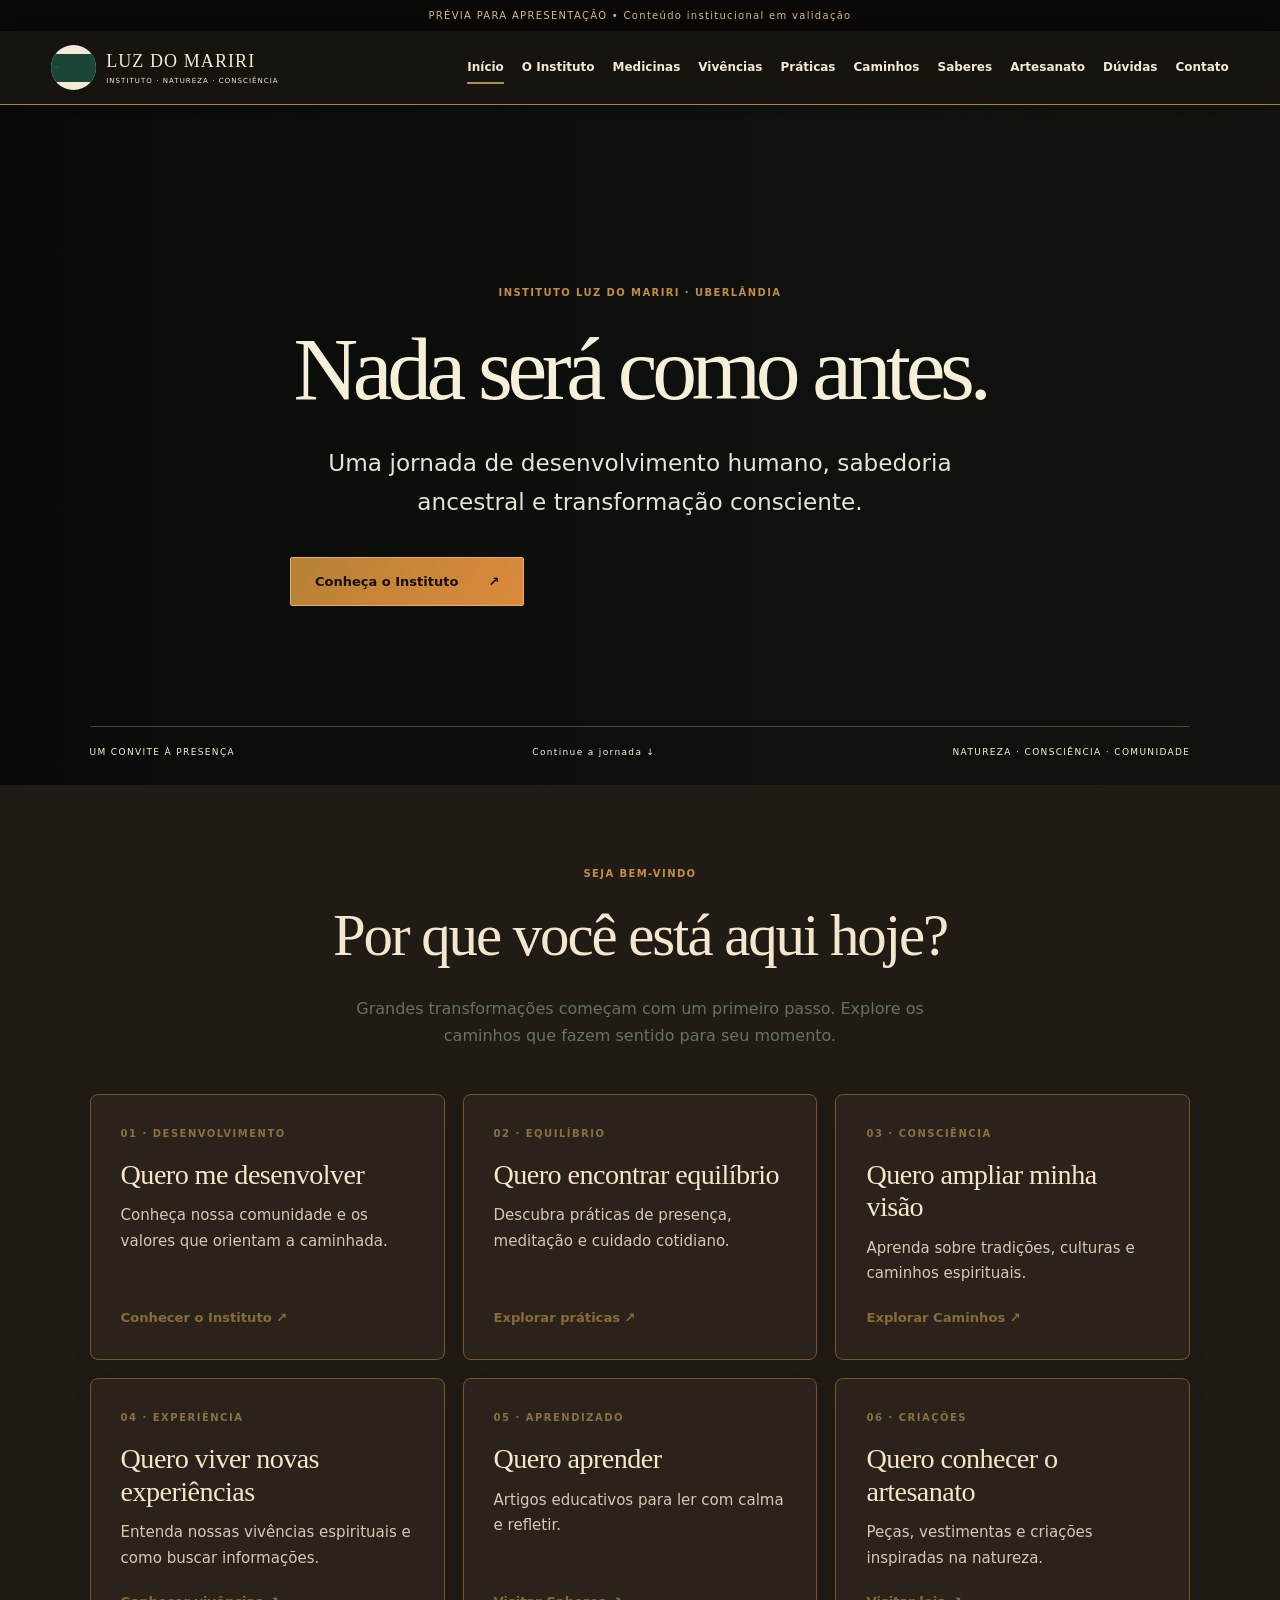
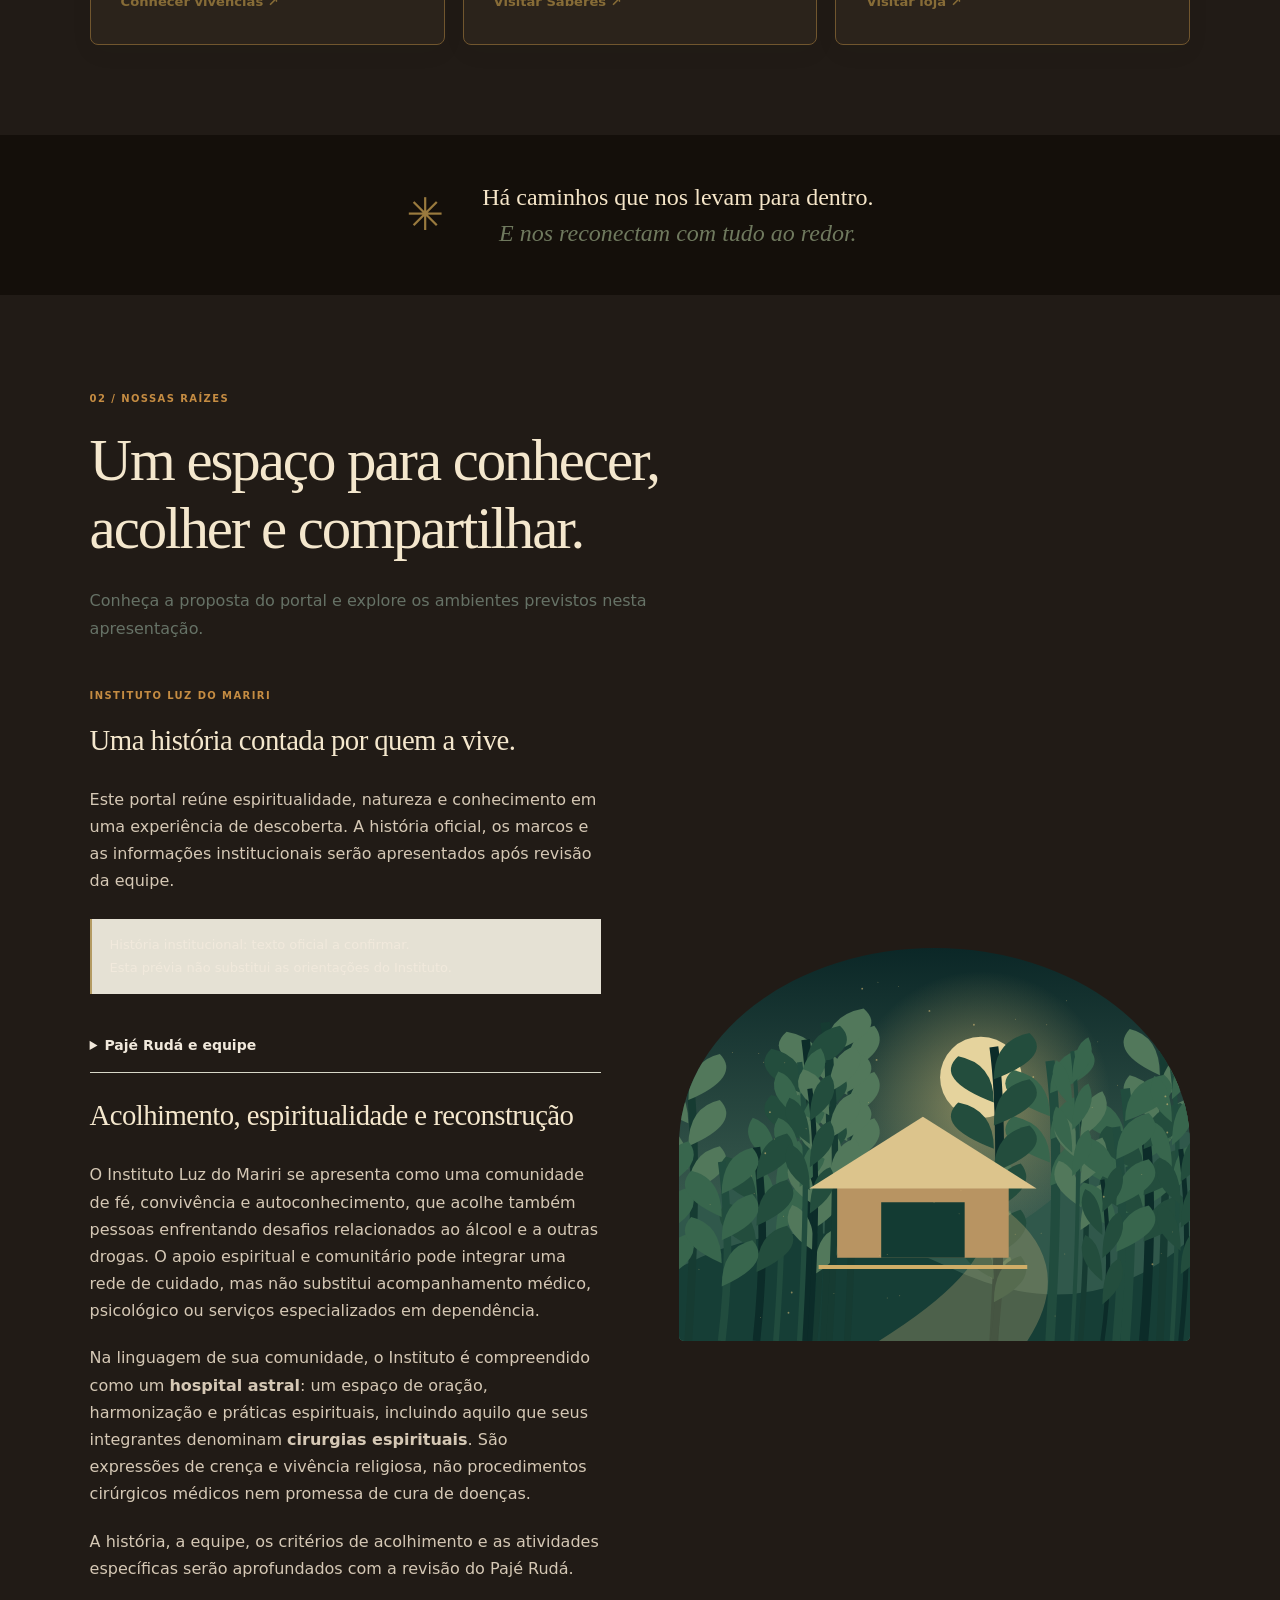
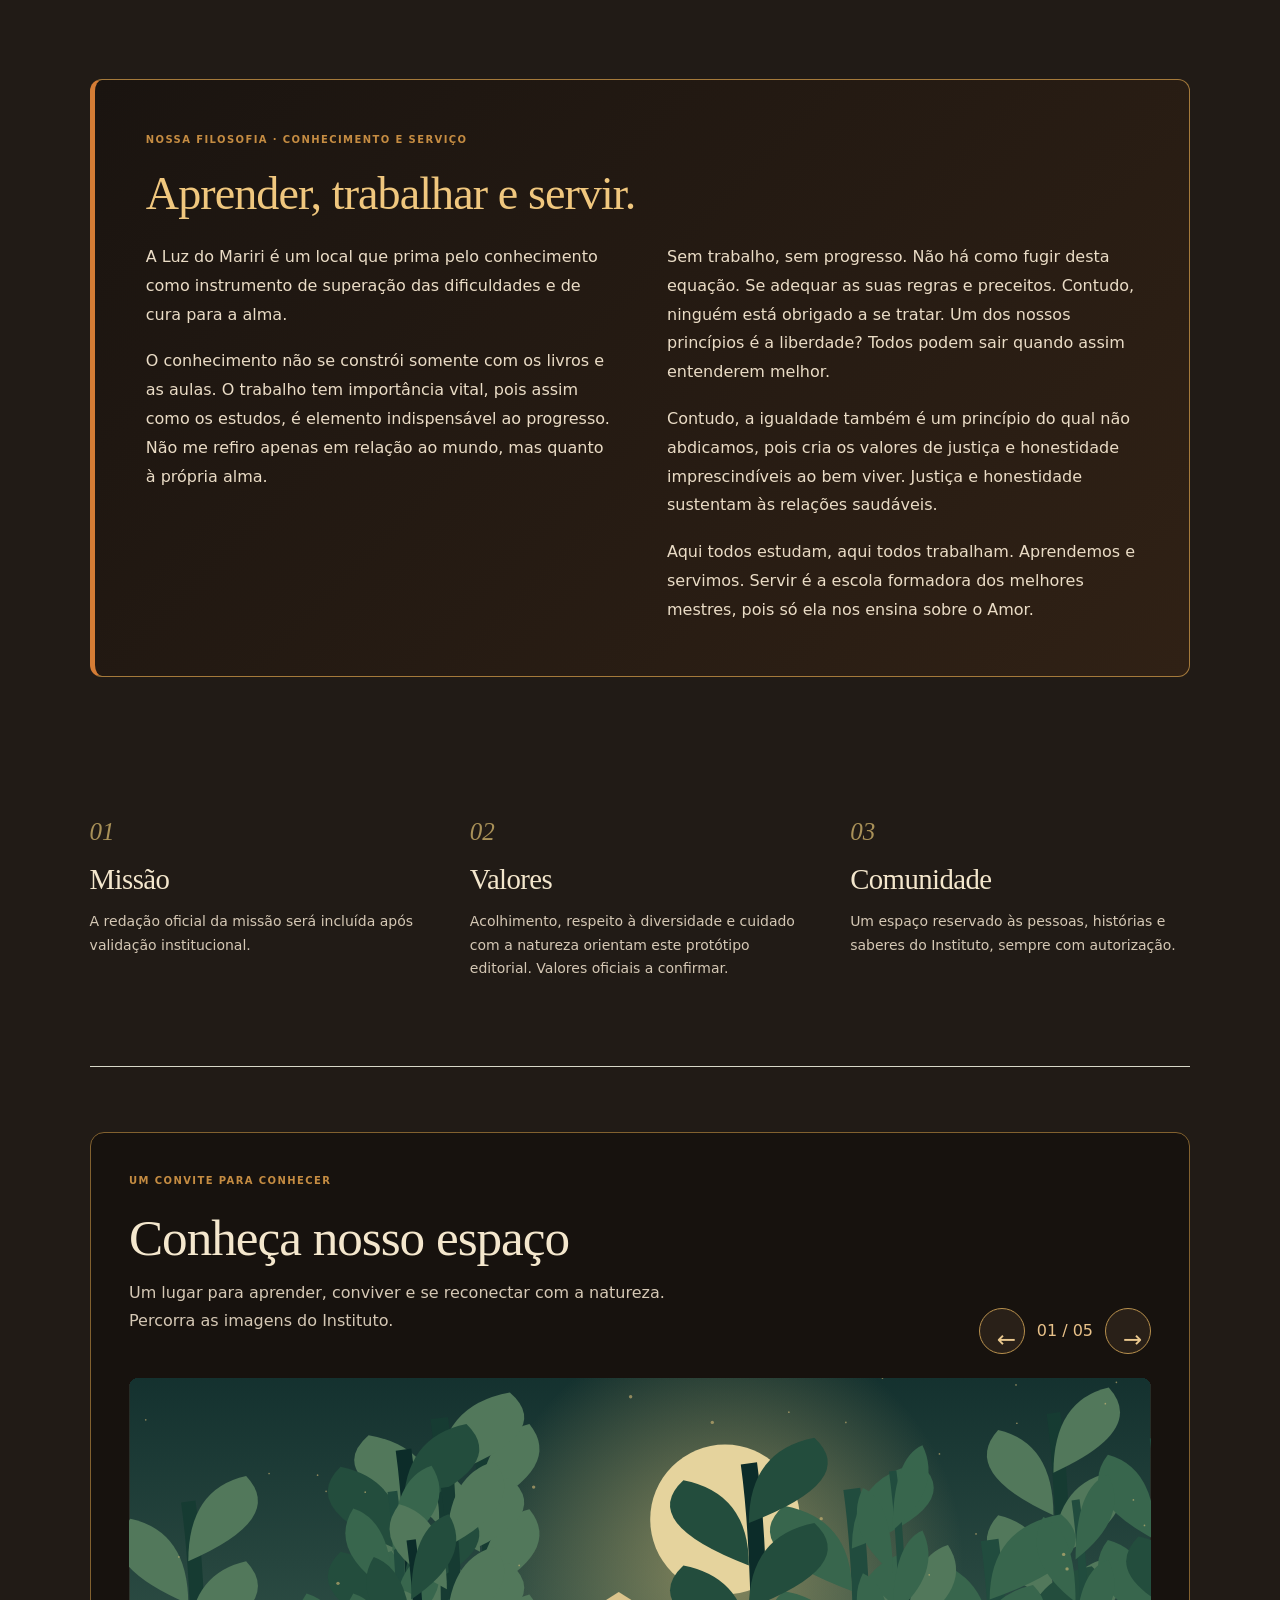
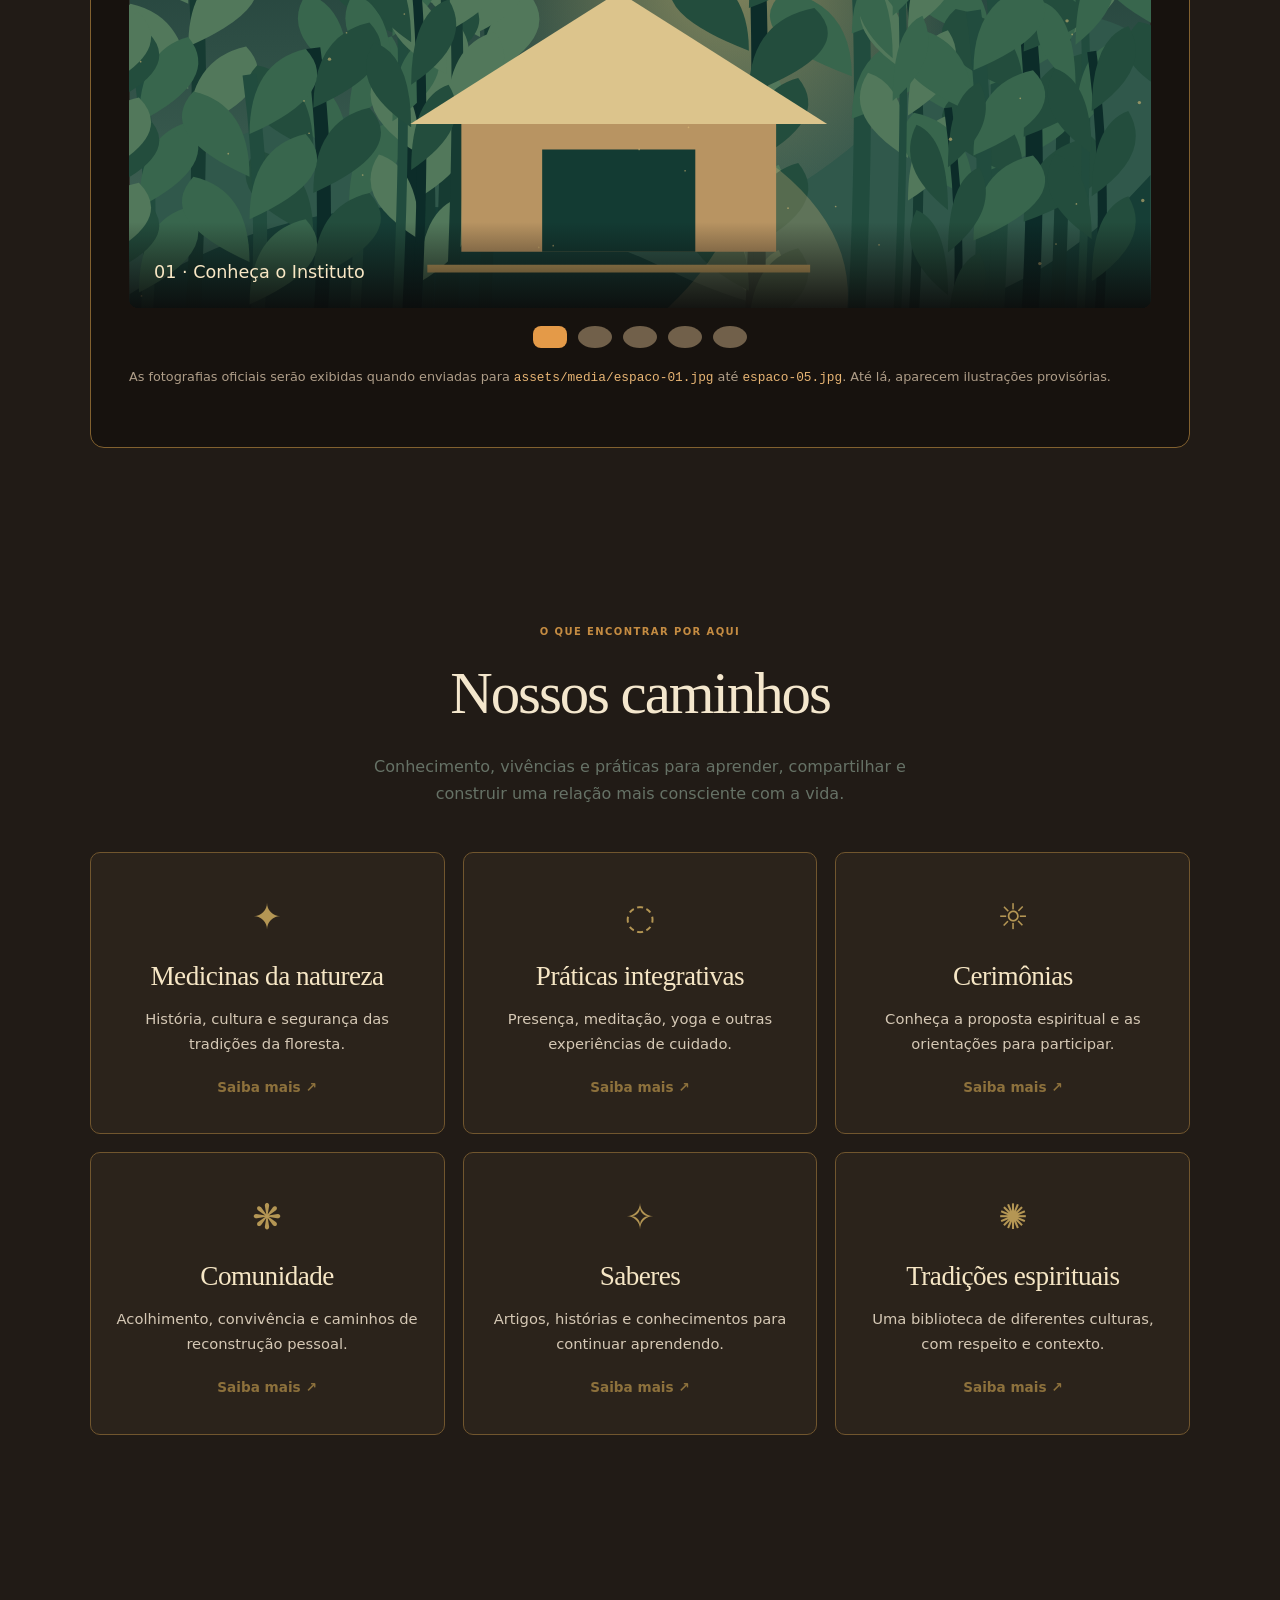
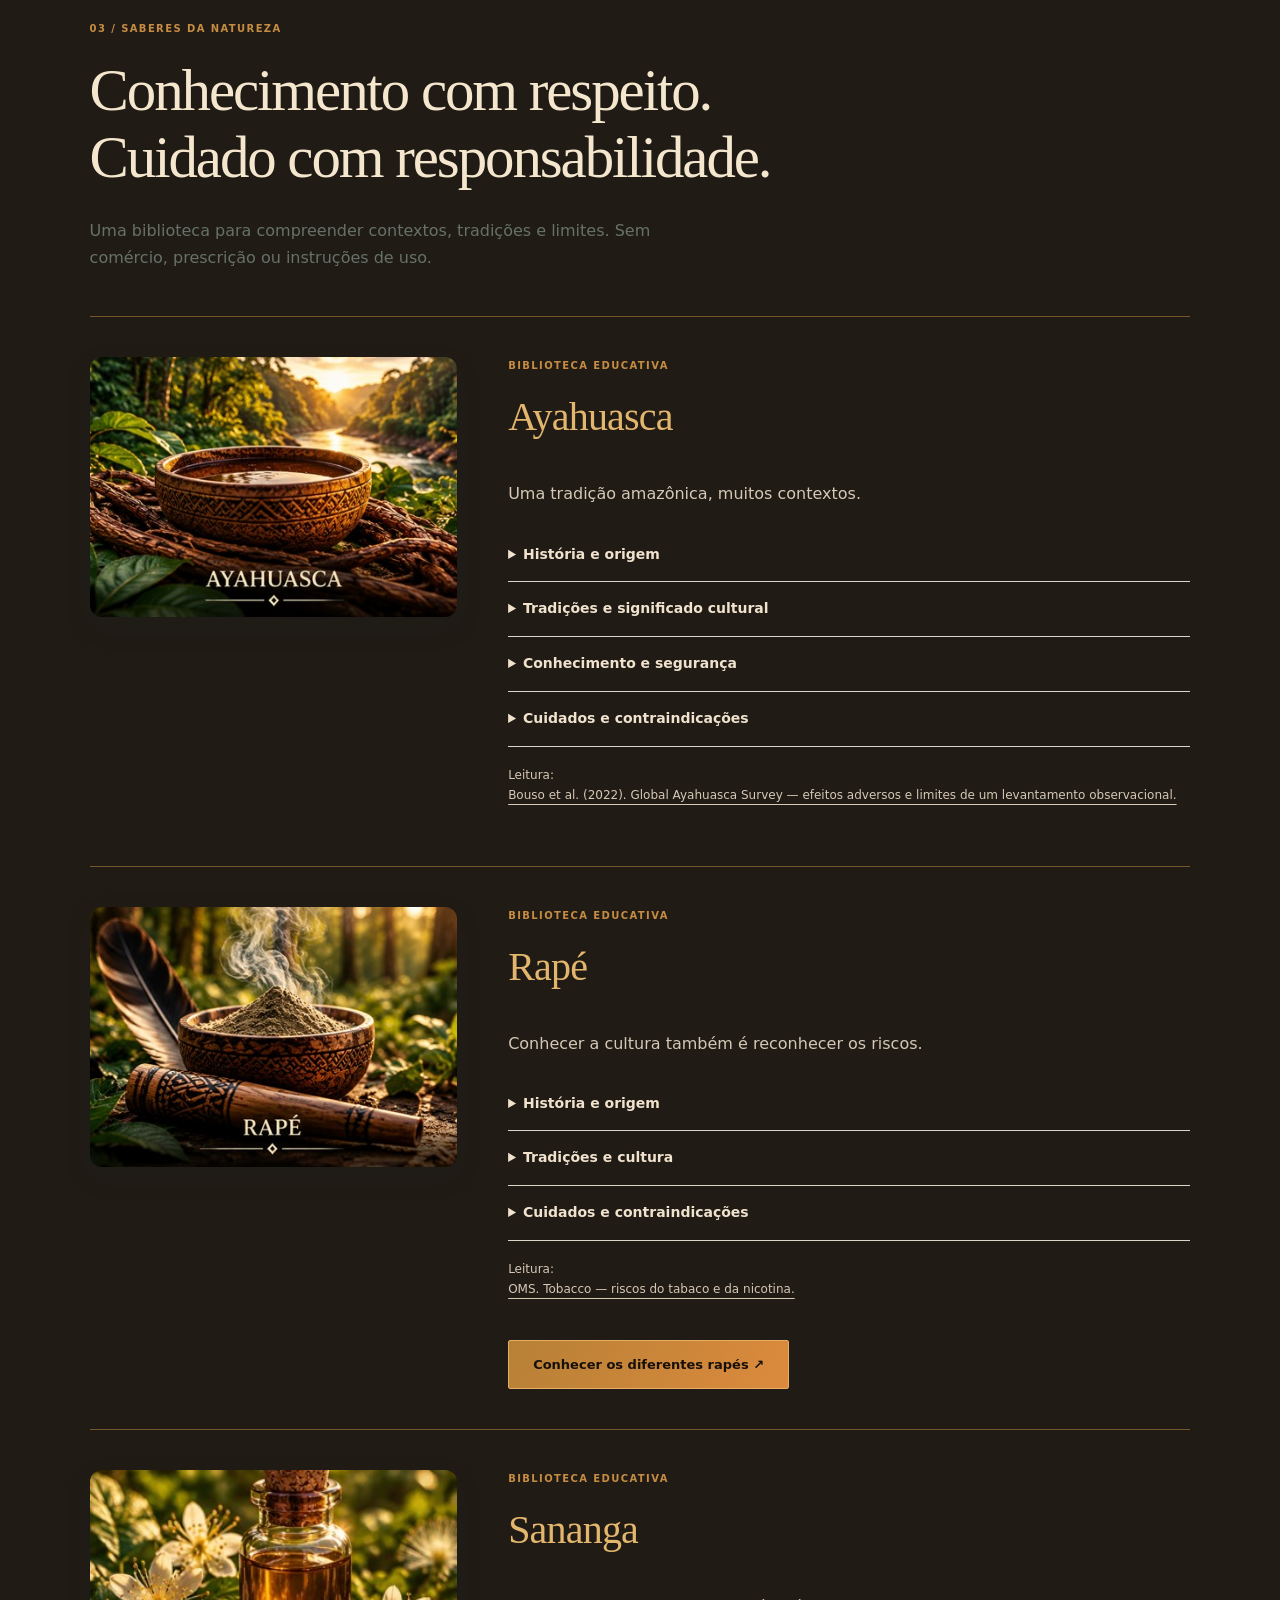
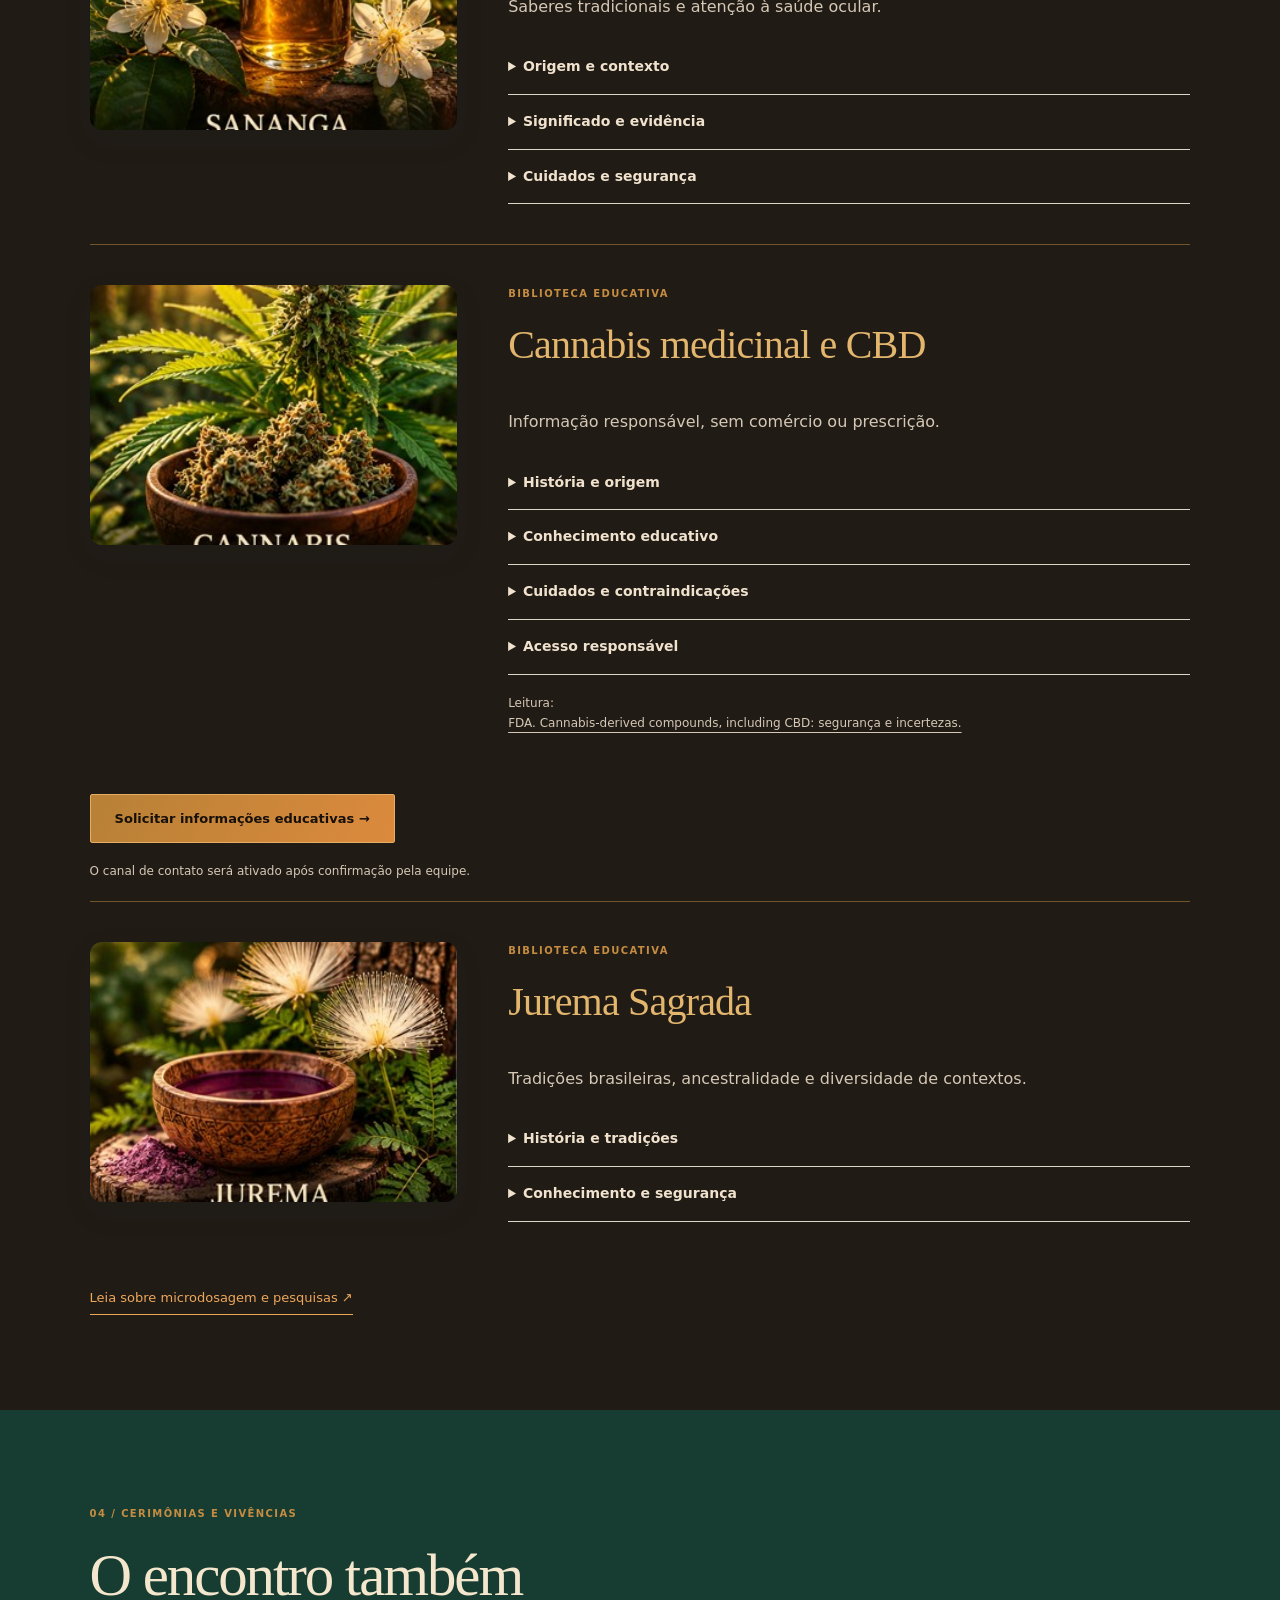
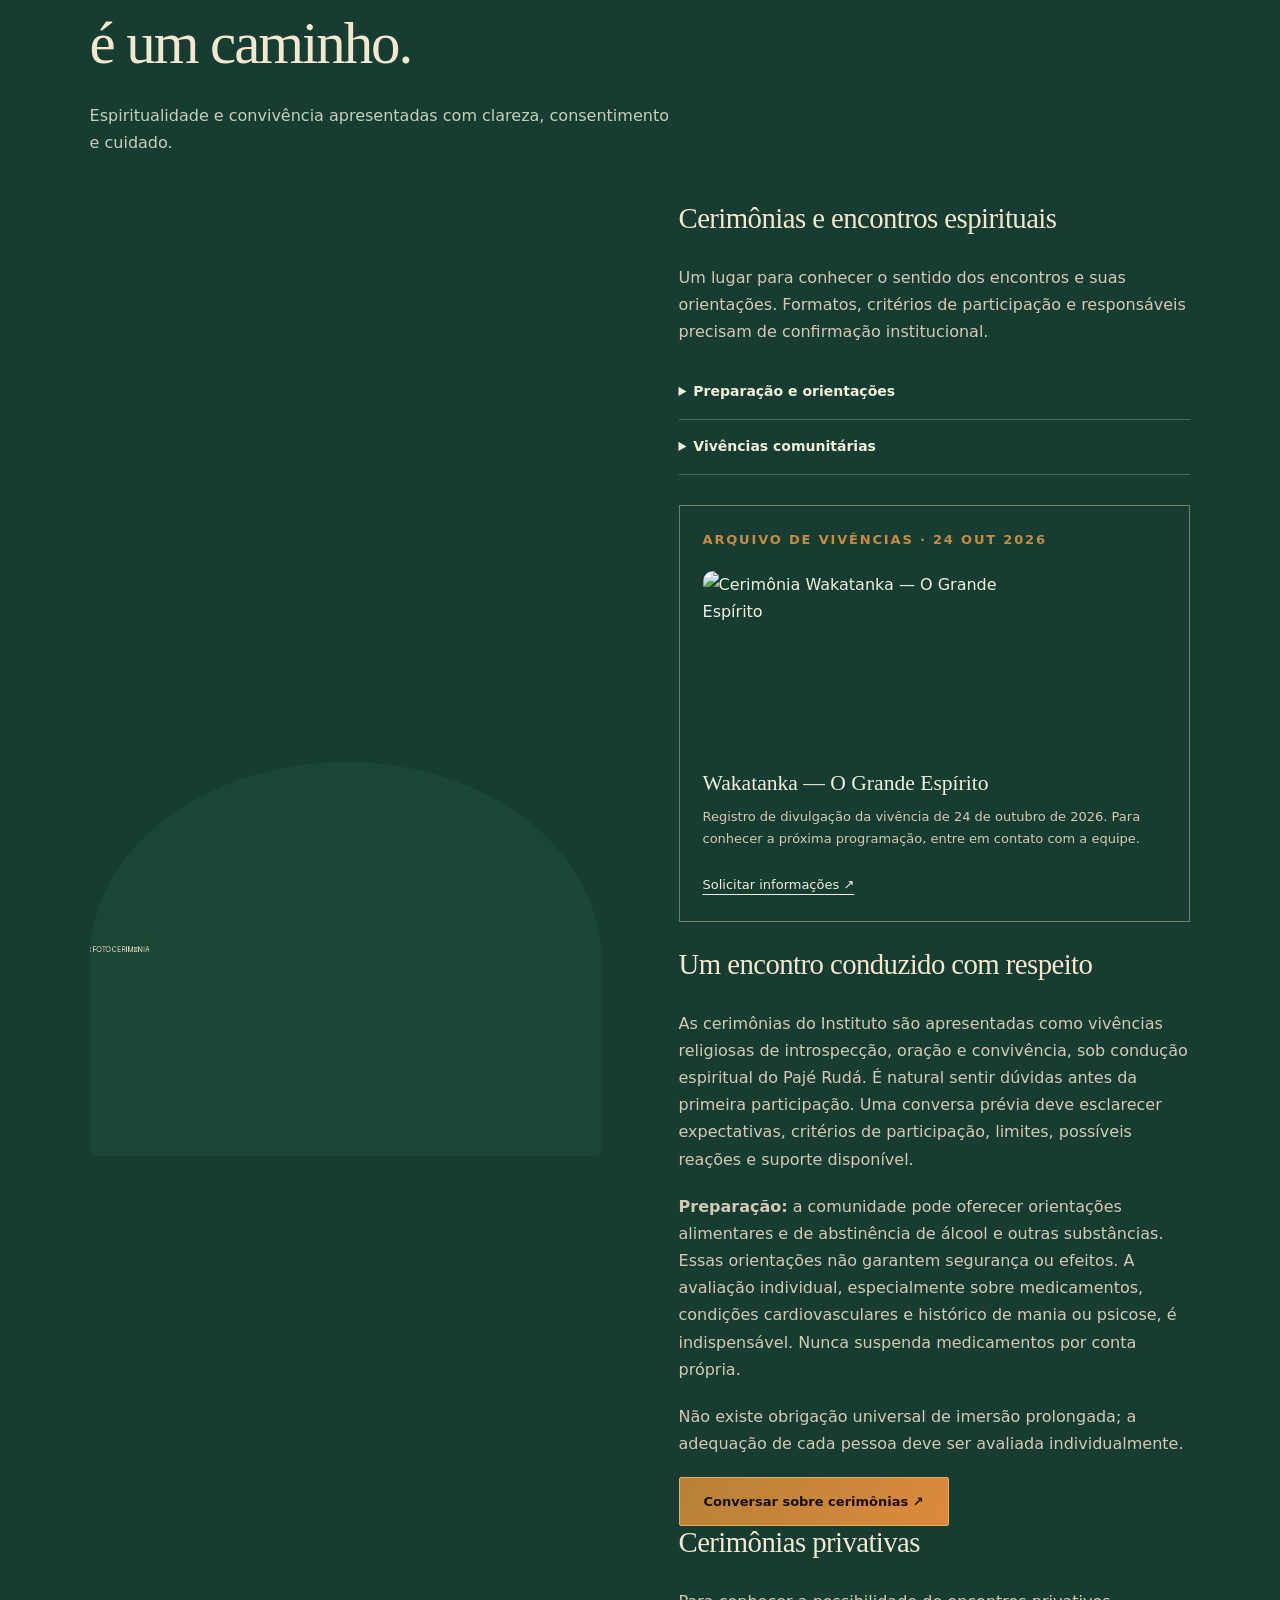
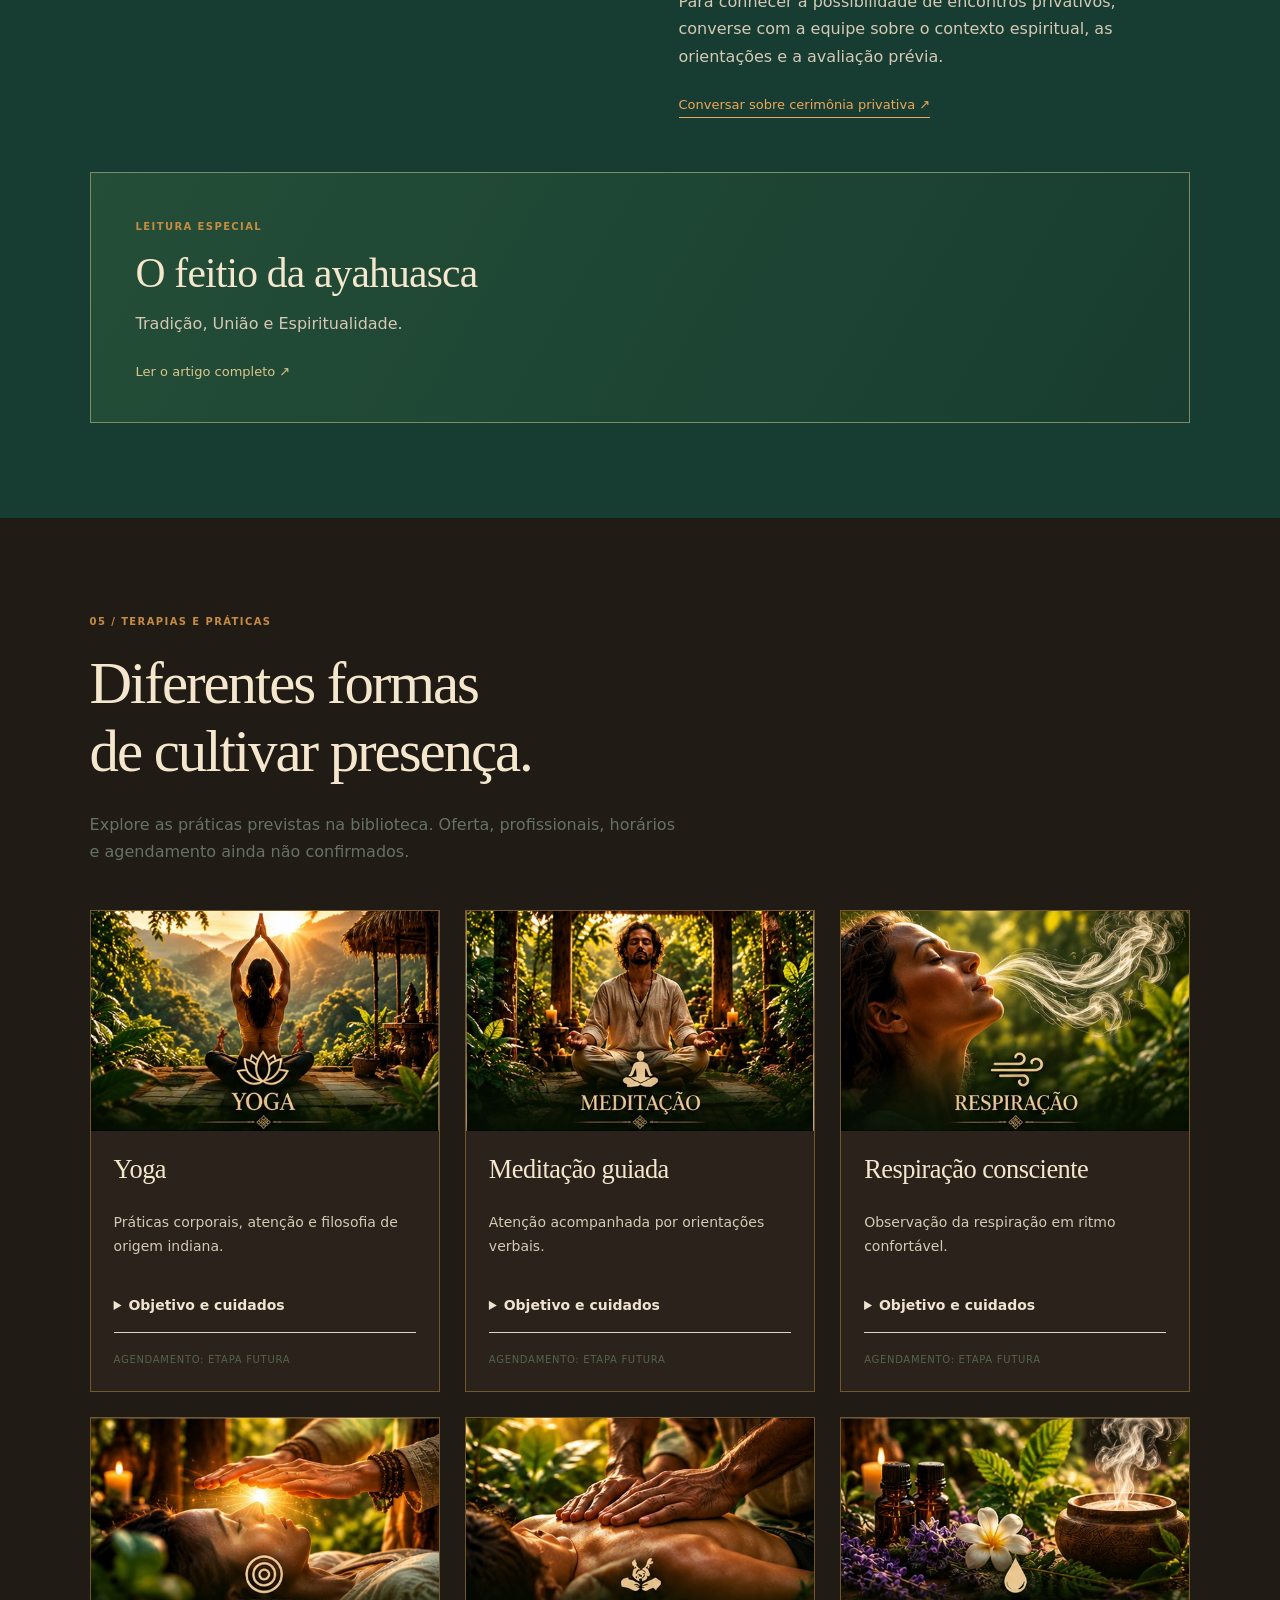
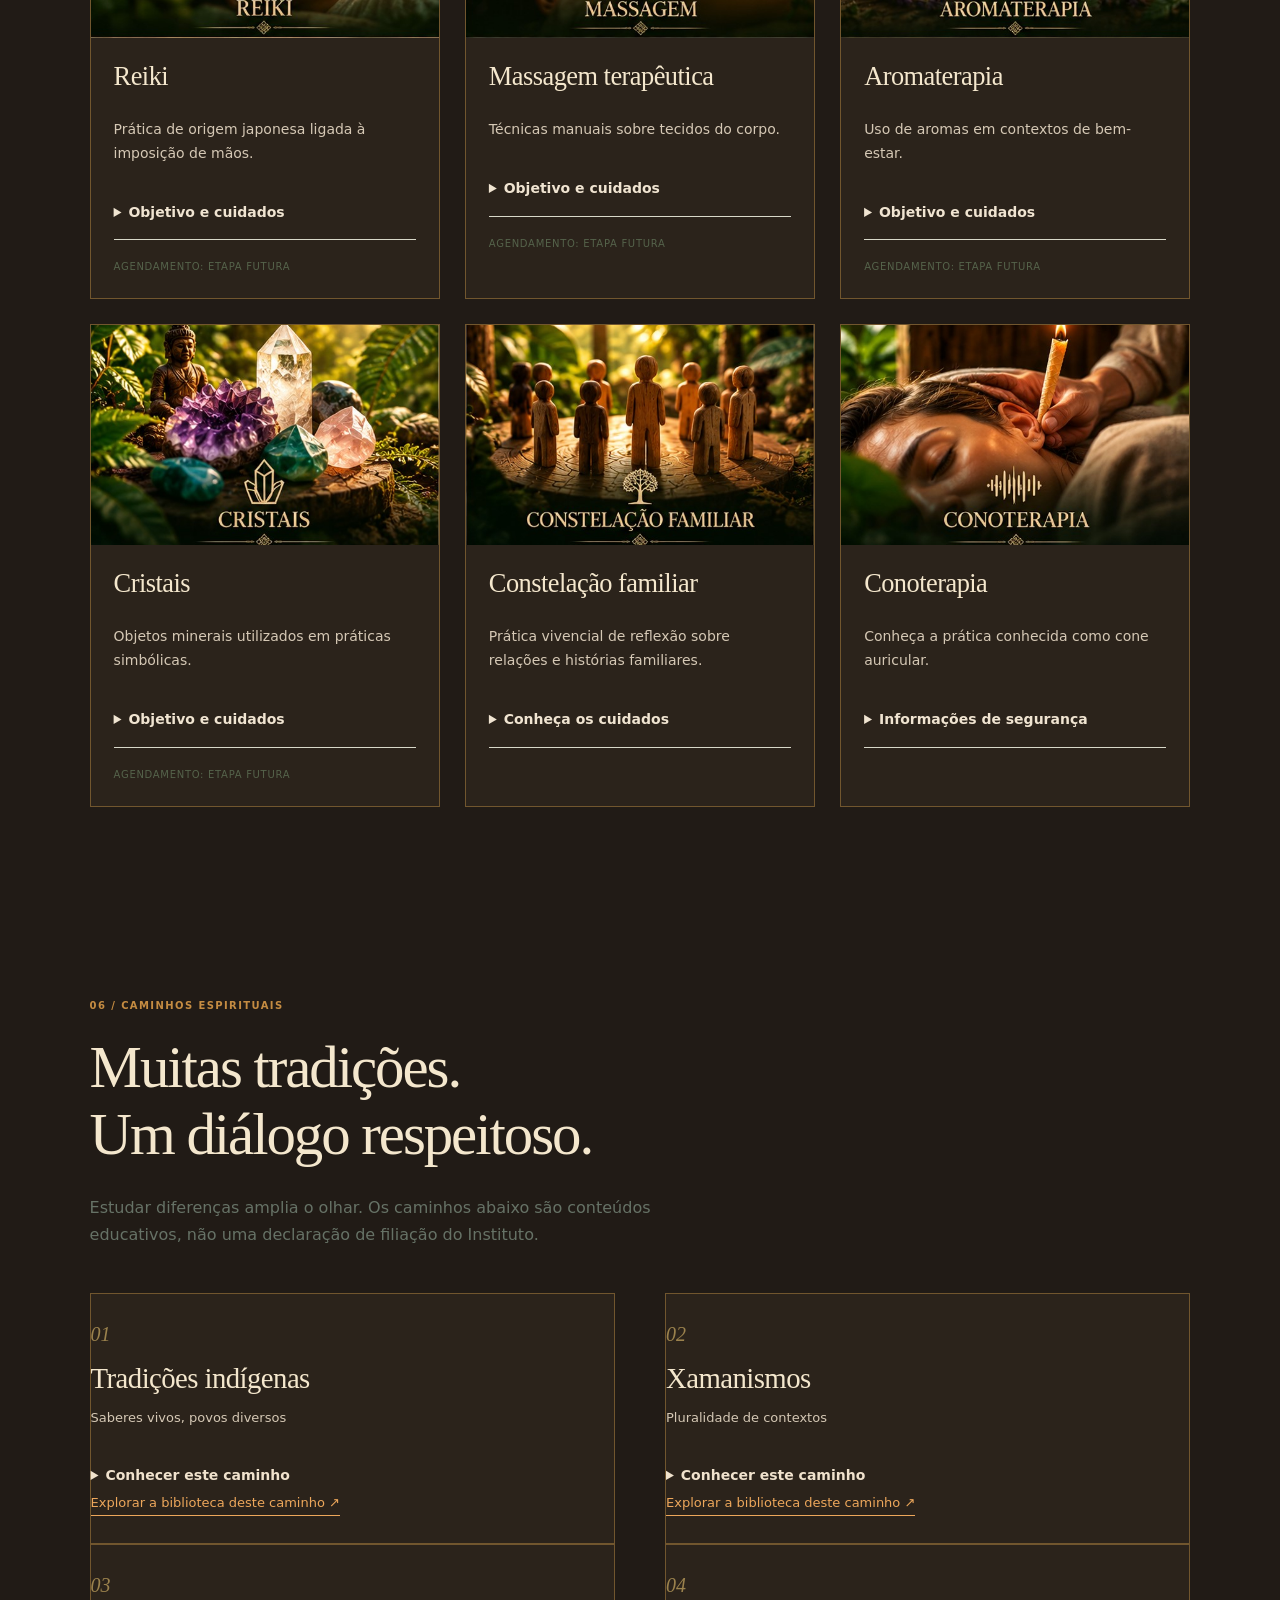
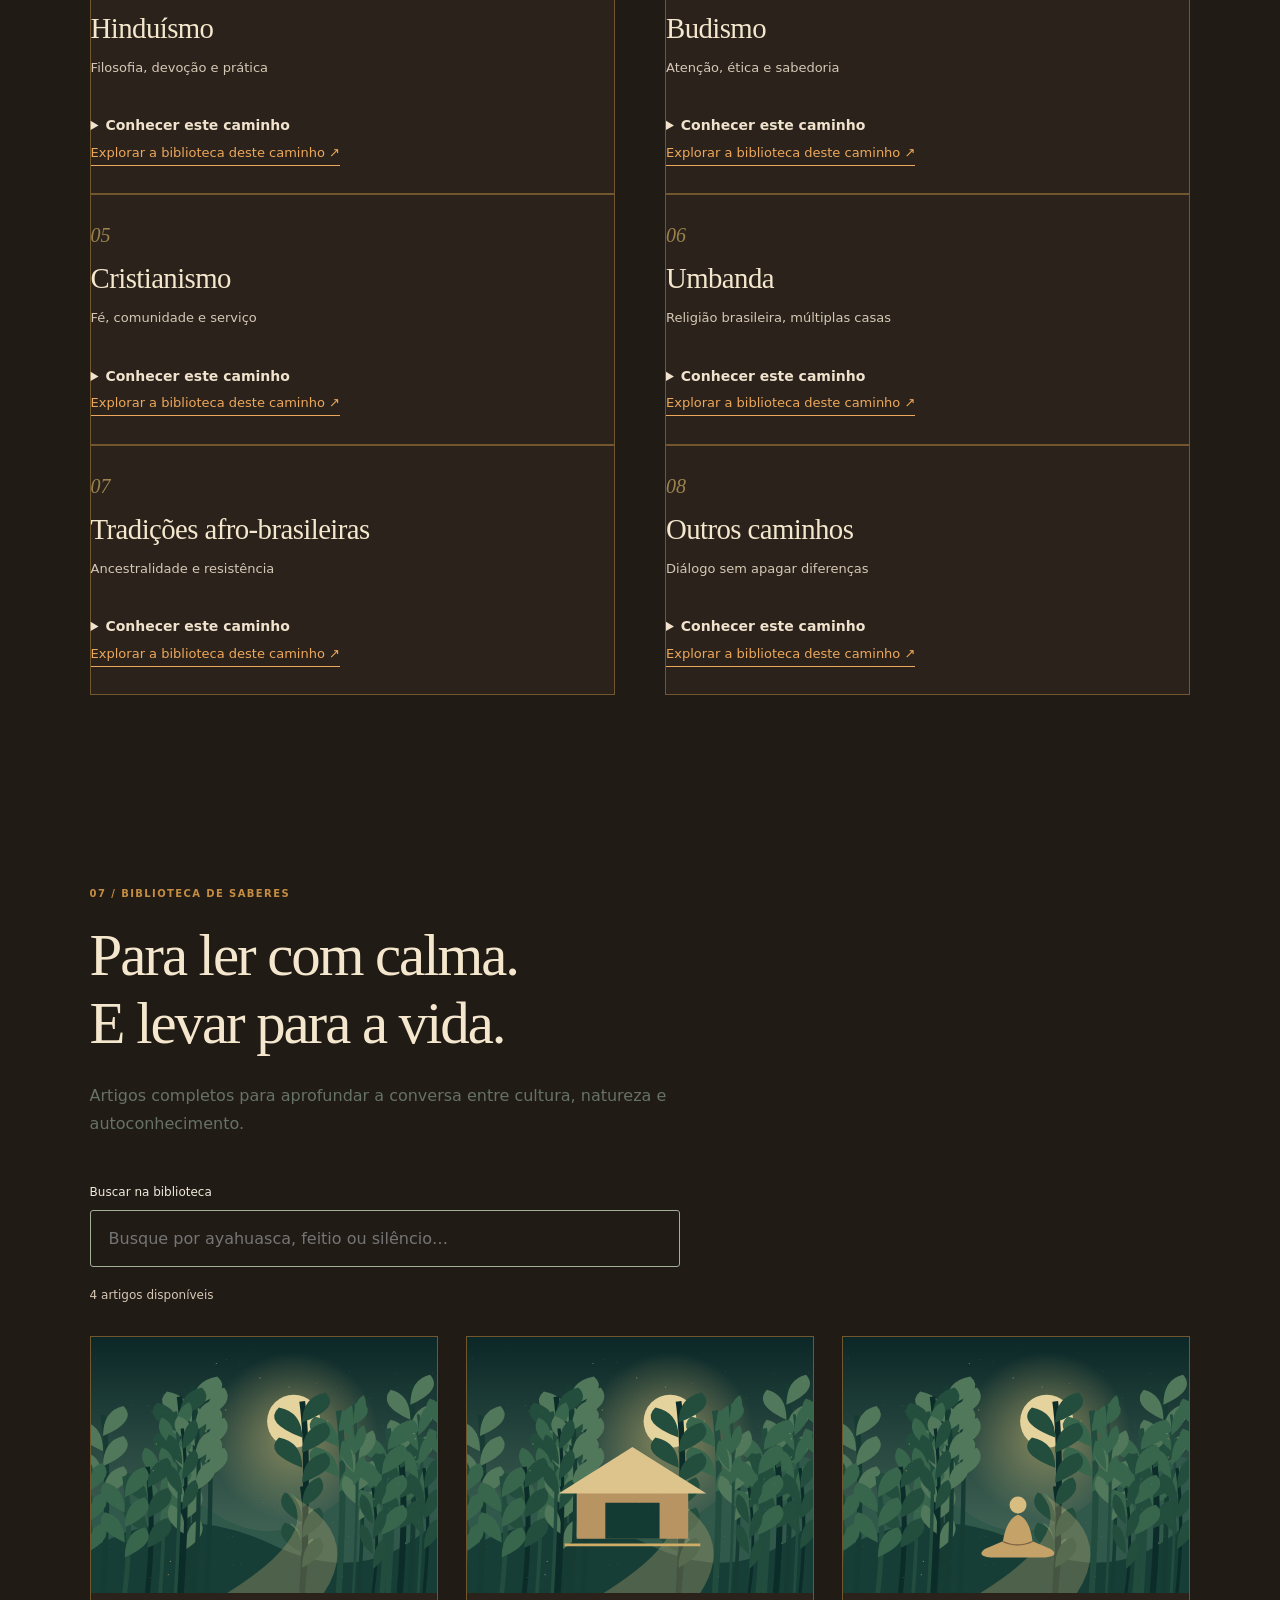
==== commit 8976d550: "Add files via upload" ====
--- a/index.html
+++ b/index.html
@@ -1,3 +1,3 @@
 <!DOCTYPE html>
 
-<html lang="pt-BR"><head><meta charset="utf-8"/><meta content="width=device-width, initial-scale=1" name="viewport"/><meta content="Conheça o Instituto Luz do Mariri: caminhos de autoconhecimento, medicinas da natureza, vivências, práticas integrativas, saberes e artesanato em Uberlândia." name="description"/><meta content="#12100e" name="theme-color"/><meta content="Portal Instituto Luz do Mariri | Luz do Mariri" property="og:title"/><meta content="Um caminho de autoconhecimento, espiritualidade e conexão com a natureza. Explore o Instituto, a biblioteca." property="og:description"/><meta content="website" property="og:type"/><title>Instituto Luz do Mariri | Natureza, Consciência e Saberes</title><link href="assets/illustrations/leaf.svg" rel="icon" type="image/svg+xml"/><link href="css/style.css" rel="stylesheet"/><script defer="" src="js/app.js"></script></head><body><a class="skip" href="#conteudo">Pular para o conteúdo</a><div class="prototype">PRÉVIA PARA APRESENTAÇÃO <span>• Conteúdo institucional em validação</span></div><header class="site-header"><a class="brand" href="index.html"><img alt="Logotipo Luz do Mariri" class="brand-logo" data-fallback="assets/media/logo-mariri.jpg" height="560" src="assets/media/logo-mariri.jpg" width="900"/><span>LUZ DO MARIRI<small>INSTITUTO · NATUREZA · CONSCIÊNCIA</small></span></a><button aria-controls="menu" aria-expanded="false" class="menu-toggle">Menu ☰</button><nav aria-label="Navegação principal" id="menu"><a href="index.html#inicial">Início</a><a href="index.html#instituto">O Instituto</a><a href="index.html#medicinas">Medicinas</a><a href="index.html#vivencias">Vivências</a><a href="index.html#praticas">Práticas</a><a href="index.html#caminhos">Caminhos</a><a href="index.html#biblioteca">Saberes</a><a href="index.html#artesanato">Artesanato</a><a href="index.html#duvidas">Dúvidas</a><a href="index.html#contato">Contato</a></nav></header><main id="conteudo"><section class="hero" id="inicial"><div aria-label="Paisagem natural em fotografia ilustrativa" class="hero-art" role="img"></div><div class="hero-content"><p class="eyebrow">INSTITUTO LUZ DO MARIRI · UBERLÂNDIA</p><h1 class="v4-hero-title">Nada será como antes.</h1><p>Uma jornada de desenvolvimento humano, sabedoria ancestral e transformação consciente.</p><div class="actions"><a class="button" href="#instituto">Conheça o Instituto <span>↗</span></a></div></div><div class="hero-foot"><span>UM CONVITE À PRESENÇA</span><a href="#instituto">Continue a jornada ↓</a><span>NATUREZA · CONSCIÊNCIA · COMUNIDADE</span></div></section><section class="v4-intro section light" id="seu-caminho"><div class="section-heading v4-centered"><p class="eyebrow">SEJA BEM-VINDO</p><h2>Por que você está aqui hoje?</h2><p>Grandes transformações começam com um primeiro passo. Explore os caminhos que fazem sentido para seu momento.</p></div><div class="v4-intent-grid"><a href="#instituto"><span>01 · DESENVOLVIMENTO</span><h3>Quero me desenvolver</h3><p>Conheça nossa comunidade e os valores que orientam a caminhada.</p><b>Conhecer o Instituto ↗</b></a><a href="#praticas"><span>02 · EQUILÍBRIO</span><h3>Quero encontrar equilíbrio</h3><p>Descubra práticas de presença, meditação e cuidado cotidiano.</p><b>Explorar práticas ↗</b></a><a href="#caminhos"><span>03 · CONSCIÊNCIA</span><h3>Quero ampliar minha visão</h3><p>Aprenda sobre tradições, culturas e caminhos espirituais.</p><b>Explorar Caminhos ↗</b></a><a href="#vivencias"><span>04 · EXPERIÊNCIA</span><h3>Quero viver novas experiências</h3><p>Entenda nossas vivências espirituais e como buscar informações.</p><b>Conhecer vivências ↗</b></a><a href="#biblioteca"><span>05 · APRENDIZADO</span><h3>Quero aprender</h3><p>Artigos educativos para ler com calma e refletir.</p><b>Visitar Saberes ↗</b></a><a href="#artesanato"><span>06 · CRIAÇÕES</span><h3>Quero conhecer o artesanato</h3><p>Peças, vestimentas e criações inspiradas na natureza.</p><b>Visitar loja ↗</b></a></div></section><div class="manifesto"><span>✳</span><p>Há caminhos que nos levam para dentro.<br/><em>E nos reconectam com tudo ao redor.</em></p></div><section class="section light" id="instituto"><div class="section-heading"><p class="eyebrow">02 / Nossas raízes</p><h2>Um espaço para conhecer,<br/>acolher e compartilhar.</h2><p>Conheça a proposta do portal e explore os ambientes previstos nesta apresentação.</p></div><div class="split"><div><p class="eyebrow">INSTITUTO LUZ DO MARIRI</p><h3>Uma história contada por quem a vive.</h3><p>Este portal reúne espiritualidade, natureza e conhecimento em uma experiência de descoberta. A história oficial, os marcos e as informações institucionais serão apresentados após revisão da equipe.</p><div class="note">História institucional: texto oficial a confirmar.<br/>Esta prévia não substitui as orientações do Instituto.</div><details><summary>Pajé Rudá e equipe</summary><div><p>Pajé Rudá é a referência indicada para a apresentação deste projeto. Sua biografia, imagem e os perfis dos integrantes serão incluídos com validação e autorização. Não há retratos ou depoimentos simulados nesta versão.</p></div></details><div class="institutional-extra"><h3>Acolhimento, espiritualidade e reconstrução</h3><p>O Instituto Luz do Mariri se apresenta como uma comunidade de fé, convivência e autoconhecimento, que acolhe também pessoas enfrentando desafios relacionados ao álcool e a outras drogas. O apoio espiritual e comunitário pode integrar uma rede de cuidado, mas não substitui acompanhamento médico, psicológico ou serviços especializados em dependência.</p><p>Na linguagem de sua comunidade, o Instituto é compreendido como um <strong>hospital astral</strong>: um espaço de oração, harmonização e práticas espirituais, incluindo aquilo que seus integrantes denominam <strong>cirurgias espirituais</strong>. São expressões de crença e vivência religiosa, não procedimentos cirúrgicos médicos nem promessa de cura de doenças.</p><p>A história, a equipe, os critérios de acolhimento e as atividades específicas serão aprofundados com a revisão do Pajé Rudá.</p></div></div><img alt="Representação artística de um espaço de encontro na floresta, não é uma imagem real do Instituto" class="rounded" height="850" loading="lazy" src="assets/illustrations/temple.svg" width="1200"/></div><div class="mariri-manifesto"><p class="eyebrow">NOSSA FILOSOFIA · CONHECIMENTO E SERVIÇO</p><h3>Aprender, trabalhar e servir.</h3><div class="manifesto-copy"><p>A Luz do Mariri é um local que prima pelo conhecimento como instrumento de superação das dificuldades e de cura para a alma.</p><p>O conhecimento não se constrói somente com os livros e as aulas. O trabalho tem importância vital, pois assim como os estudos, é elemento indispensável ao progresso. Não me refiro apenas em relação ao mundo, mas quanto à própria alma.</p><p>Sem trabalho, sem progresso. Não há como fugir desta equação. Se adequar as suas regras e preceitos. Contudo, ninguém está obrigado a se tratar. Um dos nossos princípios é a liberdade? Todos podem sair quando assim entenderem melhor.</p><p>Contudo, a igualdade também é um princípio do qual não abdicamos, pois cria os valores de justiça e honestidade imprescindíveis ao bem viver. Justiça e honestidade sustentam às relações saudáveis.</p><p>Aqui todos estudam, aqui todos trabalham. Aprendemos e servimos. Servir é a escola formadora dos melhores mestres, pois só ela nos ensina sobre o Amor.</p></div></div><div class="values" id="valores"><div><span>01</span><h3>Missão</h3><p>A redação oficial da missão será incluída após validação institucional.</p></div><div><span>02</span><h3>Valores</h3><p>Acolhimento, respeito à diversidade e cuidado com a natureza orientam este protótipo editorial. Valores oficiais a confirmar.</p></div><div><span>03</span><h3>Comunidade</h3><p>Um espaço reservado às pessoas, histórias e saberes do Instituto, sempre com autorização.</p></div></div><div aria-label="Conheça nosso espaço" class="spaces-carousel"><div class="spaces-header"><div><p class="eyebrow">UM CONVITE PARA CONHECER</p><h3>Conheça nosso espaço</h3><p>Um lugar para aprender, conviver e se reconectar com a natureza. Percorra as imagens do Instituto.</p></div><div class="spaces-controls"><button aria-label="Foto anterior" id="spaces-prev" type="button">←</button><span aria-live="polite" id="spaces-counter">01 / 05</span><button aria-label="Próxima foto" id="spaces-next" type="button">→</button></div></div><div aria-label="Galeria de cinco fotografias" class="spaces-viewport" tabindex="0"><div class="spaces-track"><figure class="spaces-slide"><img alt="Espaço do Instituto — fotografia 1" data-fallback="assets/illustrations/temple.svg" loading="lazy" src="assets/media/espaco-01.jpg"/><figcaption>01 · Conheça o Instituto</figcaption></figure><figure class="spaces-slide"><img alt="Espaço do Instituto — fotografia 2" data-fallback="assets/illustrations/forest.svg" loading="lazy" src="assets/media/espaco-02.jpg"/><figcaption>02 · Natureza e acolhimento</figcaption></figure><figure class="spaces-slide"><img alt="Espaço do Instituto — fotografia 3" data-fallback="assets/illustrations/silence.svg" loading="lazy" src="assets/media/espaco-03.jpg"/><figcaption>03 · Presença e contemplação</figcaption></figure><figure class="spaces-slide"><img alt="Espaço do Instituto — fotografia 4" data-fallback="assets/illustrations/temple.svg" loading="lazy" src="assets/media/espaco-04.jpg"/><figcaption>04 · Comunidade e convivência</figcaption></figure><figure class="spaces-slide"><img alt="Espaço do Instituto — fotografia 5" data-fallback="assets/illustrations/forest.svg" loading="lazy" src="assets/media/espaco-05.jpg"/><figcaption>05 · Nosso caminho</figcaption></figure></div></div><div aria-label="Selecionar foto" class="spaces-dots"><button aria-current="true" aria-label="Mostrar foto 1" class="is-active" data-slide="0" type="button"></button><button aria-label="Mostrar foto 2" data-slide="1" type="button"></button><button aria-label="Mostrar foto 3" data-slide="2" type="button"></button><button aria-label="Mostrar foto 4" data-slide="3" type="button"></button><button aria-label="Mostrar foto 5" data-slide="4" type="button"></button></div><p class="fine">As fotografias oficiais serão exibidas quando enviadas para <code>assets/media/espaco-01.jpg</code> até <code>espaco-05.jpg</code>. Até lá, aparecem ilustrações provisórias.</p></div></section><section class="v4-paths section cream" id="nossos-caminhos"><div class="section-heading v4-centered"><p class="eyebrow">O QUE ENCONTRAR POR AQUI</p><h2>Nossos caminhos</h2><p>Conhecimento, vivências e práticas para aprender, compartilhar e construir uma relação mais consciente com a vida.</p></div><div class="v4-service-grid"><a href="#medicinas"><span class="v4-service-icon">✦</span><h3>Medicinas da natureza</h3><p>História, cultura e segurança das tradições da floresta.</p><b>Saiba mais ↗</b></a><a href="#praticas"><span class="v4-service-icon">◌</span><h3>Práticas integrativas</h3><p>Presença, meditação, yoga e outras experiências de cuidado.</p><b>Saiba mais ↗</b></a><a href="#vivencias"><span class="v4-service-icon">☼</span><h3>Cerimônias</h3><p>Conheça a proposta espiritual e as orientações para participar.</p><b>Saiba mais ↗</b></a><a href="#instituto"><span class="v4-service-icon">❋</span><h3>Comunidade</h3><p>Acolhimento, convivência e caminhos de reconstrução pessoal.</p><b>Saiba mais ↗</b></a><a href="#biblioteca"><span class="v4-service-icon">✧</span><h3>Saberes</h3><p>Artigos, histórias e conhecimentos para continuar aprendendo.</p><b>Saiba mais ↗</b></a><a href="#caminhos"><span class="v4-service-icon">✺</span><h3>Tradições espirituais</h3><p>Uma biblioteca de diferentes culturas, com respeito e contexto.</p><b>Saiba mais ↗</b></a></div></section><section class="section cream" id="medicinas"><div class="section-heading"><p class="eyebrow">03 / Saberes da natureza</p><h2>Conhecimento com respeito.<br/>Cuidado com responsabilidade.</h2><p>Uma biblioteca para compreender contextos, tradições e limites. Sem comércio, prescrição ou instruções de uso.</p></div><article class="medicine"><img alt="Imagem educativa sobre Ayahuasca" class="medicine-photo" data-fallback="assets/illustrations/leaf.svg" height="400" loading="lazy" src="assets/media/ayahuasca.jpg" width="560"/><div><p class="eyebrow">Biblioteca educativa</p><h3>Ayahuasca</h3><p>Uma tradição amazônica, muitos contextos.</p><details><summary>História e origem</summary><div><p>Bebida psicoativa de origem amazônica, associada a diferentes povos e territórios. Seus usos têm trajetórias próprias; não existe uma única tradição indígena que represente todas as demais. No Brasil, também integra caminhos religiosos que se organizaram no século XX.</p></div></details><details><summary>Tradições e significado cultural</summary><div><p>Em determinadas comunidades, participa de rituais de aprendizagem, espiritualidade e vínculos coletivos. Os sentidos atribuídos à experiência dependem da cultura, da comunidade e da história de cada pessoa. A expressão “medicina” tem aqui sentido tradicional, sem promessa de tratamento.</p></div></details><details><summary>Conhecimento e segurança</summary><div><p>Pode produzir alterações intensas de percepção e emoções. Há relatos de náusea, vômito e sofrimento psicológico. Pesquisas clínicas não permitem garantir benefício individual nem transformar uma cerimônia em tratamento médico.</p></div></details><details><summary>Cuidados e contraindicações</summary><div><p>Há risco de interações graves com medicamentos e outras substâncias. Histórico de psicose ou mania, condições cardiovasculares, gestação e amamentação exigem atenção clínica; esta página não determina aptidão. Não interrompa medicações para participar. Procure avaliação profissional e informações sobre triagem, acompanhamento e resposta a emergências.</p></div></details><p class="fine">Leitura: <a href="https://journals.plos.org/globalpublichealth/article?id=10.1371/journal.pgph.0000438" rel="noopener noreferrer" target="_blank">Bouso et al. (2022). Global Ayahuasca Survey — efeitos adversos e limites de um levantamento observacional.</a></p></div></article><article class="medicine"><img alt="Imagem educativa sobre Rapé" class="medicine-photo" data-fallback="assets/illustrations/leaf.svg" height="400" loading="lazy" src="assets/media/rape.jpg" width="560"/><div><p class="eyebrow">Biblioteca educativa</p><h3>Rapé</h3><p>Conhecer a cultura também é reconhecer os riscos.</p><details><summary>História e origem</summary><div><p>O termo abrange preparados distintos em contextos indígenas e outros espaços. Algumas formulações contêm tabaco; composição e significados variam entre povos. Conhecimentos específicos pertencem às suas comunidades de origem.</p></div></details><details><summary>Tradições e cultura</summary><div><p>Pode integrar práticas cerimoniais e modos próprios de transmissão de saberes. Uma apresentação genérica não substitui a escuta de representantes das tradições nem autoriza reproduzir seus ritos.</p></div></details><details><summary>Cuidados e contraindicações</summary><div><p>Quando contém tabaco, expõe à nicotina e pode causar dependência, irritação e efeitos cardiovasculares. Não se presume segurança pela origem natural. Gestantes, lactantes e pessoas com problemas cardíacos ou respiratórios devem buscar avaliação de saúde. Não compartilhamos técnicas de aplicação nem indicações terapêuticas.</p></div></details><p class="fine">Leitura: <a href="https://www.who.int/news-room/fact-sheets/detail/tobacco" rel="noopener noreferrer" target="_blank">OMS. Tobacco — riscos do tabaco e da nicotina.</a></p><a class="button mariri-rape-link" href="pages/rapes.html">Conhecer os diferentes rapés ↗</a></div></article><article class="medicine"><img alt="Imagem educativa sobre Sananga" class="medicine-photo" data-fallback="assets/illustrations/leaf.svg" height="400" loading="lazy" src="assets/media/sananga.jpg" width="560"/><div><p class="eyebrow">Biblioteca educativa</p><h3>Sananga</h3><p>Saberes tradicionais e atenção à saúde ocular.</p><details><summary>Origem e contexto</summary><div><p>Nome utilizado para preparados vegetais associados a determinadas tradições amazônicas. Identificação botânica, composição e práticas variam. Não é adequado atribuir o mesmo uso a todos os povos indígenas.</p></div></details><details><summary>Significado e evidência</summary><div><p>Relatos tradicionais e explicações espirituais precisam ser apresentados como tais. Não há base aqui para afirmar que trate doenças oculares, melhore a visão ou produza limpeza clínica.</p></div></details><details><summary>Cuidados e segurança</summary><div><p>Preparados não estéreis nos olhos podem causar lesões e infecções. Dor intensa não comprova benefício. Não recomendamos aplicação ocular. Em caso de dor persistente, alteração visual ou irritação, procure atendimento oftalmológico. Doenças oculares e cirurgias prévias tornam a avaliação profissional especialmente importante.</p></div></details></div></article><article class="medicine"><img alt="Imagem educativa sobre Cannabis medicinal e CBD" class="medicine-photo" data-fallback="assets/illustrations/leaf.svg" height="400" loading="lazy" src="assets/media/cannabis.jpg" width="560"/><div><p class="eyebrow">Biblioteca educativa</p><h3>Cannabis medicinal e CBD</h3><p>Informação responsável, sem comércio ou prescrição.</p><details><summary>História e origem</summary><div><p>Cannabis tem uma longa história de uso em diferentes regiões. O debate medicinal contemporâneo envolve produtos de composição definida, pesquisa e regulação; é distinto dos diversos usos culturais da planta.</p></div></details><details><summary>Conhecimento educativo</summary><div><p>CBD e THC são compostos diferentes. As evidências dependem da indicação, do produto e da população estudada. Um resultado com medicamento específico não pode ser generalizado para qualquer óleo ou condição.</p></div></details><details><summary>Cuidados e contraindicações</summary><div><p>CBD pode causar efeitos adversos, lesão hepática e interações medicamentosas. Produtos com THC podem afetar atenção e saúde mental. Gestação, amamentação, condições hepáticas e uso de outros medicamentos requerem orientação clínica. Não dirija sob efeitos que comprometam a atenção.</p></div></details><details><summary>Acesso responsável</summary><div><p>Esta biblioteca não prescreve, vende ou intermedeia produtos. Requisitos brasileiros de acesso devem ser conferidos nas orientações atuais da Anvisa e com profissional habilitado.</p></div></details><p class="fine">Leitura: <a href="https://www.fda.gov/consumers/consumer-updates/what-you-need-know-and-what-were-working-find-out-about-products-containing-cannabis-or-cannabis" rel="noopener noreferrer" target="_blank">FDA. Cannabis-derived compounds, including CBD: segurança e incertezas.</a></p></div></article><a class="button dark" href="#contato">Solicitar informações educativas →</a><p class="fine">O canal de contato será ativado após confirmação pela equipe.</p><article class="medicine"><img alt="Imagem educativa sobre Jurema Sagrada" class="medicine-photo" data-fallback="assets/illustrations/leaf.svg" height="400" loading="lazy" src="assets/media/jurema.jpg" width="560"/><div><p class="eyebrow">Biblioteca educativa</p><h3>Jurema Sagrada</h3><p>Tradições brasileiras, ancestralidade e diversidade de contextos.</p><details><summary>História e tradições</summary><div><p>A Jurema Sagrada integra tradições religiosas e culturais brasileiras, especialmente do Nordeste. Suas expressões são diversas e merecem estudo atento às comunidades e aos seus próprios ensinamentos.</p></div></details><details><summary>Conhecimento e segurança</summary><div><p>As plantas e preparações associadas ao nome jurema não são todas equivalentes. Seus contextos religiosos não constituem indicação clínica; substâncias psicoativas podem apresentar riscos e interações.</p></div></details></div></article><div class="feature-actions"><a class="text-link" href="pages/microdosagem.html">Leia sobre microdosagem e pesquisas ↗</a></div></section><section class="section dark" id="vivencias"><div class="section-heading"><p class="eyebrow">04 / Cerimônias e vivências</p><h2>O encontro também<br/>é um caminho.</h2><p>Espiritualidade e convivência apresentadas com clareza, consentimento e cuidado.</p></div><div class="split"><img alt="Imagem conceitual de ambiente natural para cerimônias" class="rounded" height="560" loading="lazy" src="assets/media/cerimonia.jpg" width="900"/><div><h3>Cerimônias e encontros espirituais</h3><p>Um lugar para conhecer o sentido dos encontros e suas orientações. Formatos, critérios de participação e responsáveis precisam de confirmação institucional.</p><details><summary>Preparação e orientações</summary><div><p>Antes de participar, solicite informações sobre acolhimento, avaliação individual, acessibilidade, consentimento e suporte. Informe condições de saúde e medicamentos ao profissional responsável pela avaliação. Não interrompa tratamentos. As orientações locais devem ser fornecidas pela equipe; este portal não define preparo nem aptidão.</p></div></details><details><summary>Vivências comunitárias</summary><div><p>Esta área poderá reunir encontros de estudo, convivência e cuidado com a natureza. Nenhuma atividade está anunciada como disponível. A participação deve respeitar autonomia, limites e autorização de imagem.</p></div></details><div class="calendar event-feature"><p class="eyebrow">PRÓXIMA CERIMÔNIA · 24 OUT 2026</p><img alt="Cerimônia Wakatanka — O Grande Espírito" data-fallback="assets/media/Wakatanka.jpg" height="560" src="assets/media/Wakatanka.jpg" width="900"/><h4>Wakatanka — O Grande Espírito</h4><p>Sábado, 24 de outubro de 2026. Horário informado: 16h. Confirme os detalhes com a equipe antes de se deslocar.</p><a href="https://wa.me/5534992142960?text=Ol%C3%A1%21%20Gostaria%20de%20informa%C3%A7%C3%B5es%20sobre%20a%20cerim%C3%B4nia%20Wakatanka%20de%2024%2F10." rel="noopener noreferrer" target="_blank">Solicitar informações ↗</a></div><div class="ceremony-extra"><h3>Um encontro conduzido com respeito</h3><p>As cerimônias do Instituto são apresentadas como vivências religiosas de introspecção, oração e convivência, sob condução espiritual do Pajé Rudá. É natural sentir dúvidas antes da primeira participação. Uma conversa prévia deve esclarecer expectativas, critérios de participação, limites, possíveis reações e suporte disponível.</p><p><strong>Preparação:</strong> a comunidade pode oferecer orientações alimentares e de abstinência de álcool e outras substâncias. Essas orientações não garantem segurança ou efeitos. A avaliação individual, especialmente sobre medicamentos, condições cardiovasculares e histórico de mania ou psicose, é indispensável. Nunca suspenda medicamentos por conta própria.</p><p>Não existe obrigação universal de imersão prolongada; a adequação de cada pessoa deve ser avaliada individualmente.</p><a class="button" href="https://wa.me/5534992142960?text=Ol%C3%A1%21%20Gostaria%20de%20informa%C3%A7%C3%B5es%20sobre%20as%20cerim%C3%B4nias%20e%20orienta%C3%A7%C3%B5es%20de%20participa%C3%A7%C3%A3o." rel="noopener noreferrer" target="_blank">Conversar sobre cerimônias ↗</a><h3>Cerimônias privativas</h3><p>Para conhecer a possibilidade de encontros privativos, converse com a equipe sobre o contexto espiritual, as orientações e a avaliação prévia.</p><a class="text-link" href="https://wa.me/5534992142960?text=Ol%C3%A1%21%20Gostaria%20de%20conversar%20sobre%20uma%20cerim%C3%B4nia%20privativa%20e%20suas%20orienta%C3%A7%C3%B5es." rel="noopener noreferrer" target="_blank">Conversar sobre cerimônia privativa ↗</a></div></div></div><a class="feature-link" href="pages/feitio.html"><span class="eyebrow">LEITURA ESPECIAL</span><h3>O feitio da ayahuasca</h3><p>Tradição, União e Espiritualidade.</p><span>Ler o artigo completo ↗</span></a></section><section class="section light" id="praticas"><div class="section-heading"><p class="eyebrow">05 / Terapias e práticas</p><h2>Diferentes formas<br/>de cultivar presença.</h2><p>Explore as práticas previstas na biblioteca. Oferta, profissionais, horários e agendamento ainda não confirmados.</p></div><div class="practice-grid"><article class="practice-card"><img alt="Fotografia da prática de Yoga" data-fallback="assets/illustrations/leaf.svg" height="400" loading="lazy" src="assets/media/yoga.jpg" width="600"/><div><h3>Yoga</h3><p>Práticas corporais, atenção e filosofia de origem indiana.</p><details><summary>Objetivo e cuidados</summary><div><p><strong>Objetivo:</strong> Explorar presença e movimento, respeitando os limites do corpo.</p><p>Adapte posturas com orientação; dor é sinal para interromper.</p><p>Atividade prevista no portal. Oferta, responsáveis e agenda dependem de confirmação.</p></div></details><span class="availability">Agendamento: etapa futura</span></div></article><article class="practice-card"><img alt="Fotografia da prática de Meditação guiada" data-fallback="assets/illustrations/leaf.svg" height="400" loading="lazy" src="assets/media/meditacao.jpg" width="600"/><div><h3>Meditação guiada</h3><p>Atenção acompanhada por orientações verbais.</p><details><summary>Objetivo e cuidados</summary><div><p><strong>Objetivo:</strong> Criar espaço para perceber pensamentos e sensações.</p><p>Pode causar desconforto em algumas pessoas; a prática pode ser interrompida.</p><p>Atividade prevista no portal. Oferta, responsáveis e agenda dependem de confirmação.</p></div></details><span class="availability">Agendamento: etapa futura</span></div></article><article class="practice-card"><img alt="Fotografia da prática de Respiração consciente" data-fallback="assets/illustrations/leaf.svg" height="400" loading="lazy" src="assets/media/respiracao.jpg" width="600"/><div><h3>Respiração consciente</h3><p>Observação da respiração em ritmo confortável.</p><details><summary>Objetivo e cuidados</summary><div><p><strong>Objetivo:</strong> Favorecer atenção ao momento presente.</p><p>Evite hiperventilação e retenções forçadas; pare diante de tontura.</p><p>Atividade prevista no portal. Oferta, responsáveis e agenda dependem de confirmação.</p></div></details><span class="availability">Agendamento: etapa futura</span></div></article><article class="practice-card"><img alt="Fotografia da prática de Reiki" data-fallback="assets/illustrations/leaf.svg" height="400" loading="lazy" src="assets/media/reiki.jpg" width="600"/><div><h3>Reiki</h3><p>Prática de origem japonesa ligada à imposição de mãos.</p><details><summary>Objetivo e cuidados</summary><div><p><strong>Objetivo:</strong> Oferecer um contexto de acolhimento e relaxamento.</p><p>Não há garantia de eficácia clínica; não substitui tratamento.</p><p>Atividade prevista no portal. Oferta, responsáveis e agenda dependem de confirmação.</p></div></details><span class="availability">Agendamento: etapa futura</span></div></article><article class="practice-card"><img alt="Fotografia da prática de Massagem terapêutica" data-fallback="assets/illustrations/leaf.svg" height="400" loading="lazy" src="assets/media/massagem.jpg" width="600"/><div><h3>Massagem terapêutica</h3><p>Técnicas manuais sobre tecidos do corpo.</p><details><summary>Objetivo e cuidados</summary><div><p><strong>Objetivo:</strong> Apoiar conforto corporal conforme avaliação individual.</p><p>Lesões, inflamação, suspeita de trombose e condições clínicas exigem avaliação.</p><p>Atividade prevista no portal. Oferta, responsáveis e agenda dependem de confirmação.</p></div></details><span class="availability">Agendamento: etapa futura</span></div></article><article class="practice-card"><img alt="Fotografia da prática de Aromaterapia" data-fallback="assets/illustrations/leaf.svg" height="400" loading="lazy" src="assets/media/aromaterapia.jpg" width="600"/><div><h3>Aromaterapia</h3><p>Uso de aromas em contextos de bem-estar.</p><details><summary>Objetivo e cuidados</summary><div><p><strong>Objetivo:</strong> Explorar a percepção olfativa e o ambiente.</p><p>Óleos podem causar alergias e toxicidade. Não ingerir nem aplicar nos olhos.</p><p>Atividade prevista no portal. Oferta, responsáveis e agenda dependem de confirmação.</p></div></details><span class="availability">Agendamento: etapa futura</span></div></article><article class="practice-card"><img alt="Fotografia da prática de Cristais" data-fallback="assets/illustrations/leaf.svg" height="400" loading="lazy" src="assets/media/cristais.jpg" width="600"/><div><h3>Cristais</h3><p>Objetos minerais utilizados em práticas simbólicas.</p><details><summary>Objetivo e cuidados</summary><div><p><strong>Objetivo:</strong> Apoiar contemplação e expressão de significados pessoais.</p><p>Não há evidência de cura por cristais; não substituem cuidados clínicos.</p><p>Atividade prevista no portal. Oferta, responsáveis e agenda dependem de confirmação.</p></div></details><span class="availability">Agendamento: etapa futura</span></div></article><article class="practice-card"><img alt="Fotografia da prática de Constelação familiar" data-fallback="assets/illustrations/leaf.svg" height="400" src="assets/media/constelacao-familiar.jpg" width="600"/><div><h3>Constelação familiar</h3><p>Prática vivencial de reflexão sobre relações e histórias familiares.</p><details><summary>Conheça os cuidados</summary><div><p>Não é substituto de psicoterapia ou tratamento de saúde mental. Deve respeitar consentimento, privacidade e limites pessoais; evidências clínicas são limitadas.</p></div></details></div></article><article class="practice-card"><img alt="Fotografia da prática de Conoterapia" data-fallback="assets/illustrations/leaf.svg" height="400" src="assets/media/conoterapia.jpg" width="600"/><div><h3>Conoterapia</h3><p>Conheça a prática conhecida como cone auricular.</p><details><summary>Informações de segurança</summary><div><p>Não há comprovação de que remova cerume e pode provocar queimaduras e lesões no ouvido. Para limpeza de cerume, procure profissional de saúde habilitado.</p></div></details></div></article></div></section><section class="section cream" id="caminhos"><div class="section-heading"><p class="eyebrow">06 / Caminhos espirituais</p><h2>Muitas tradições.<br/>Um diálogo respeitoso.</h2><p>Estudar diferenças amplia o olhar. Os caminhos abaixo são conteúdos educativos, não uma declaração de filiação do Instituto.</p></div><div class="path-grid"><article class="path"><span class="path-number">01</span><h3>Tradições indígenas</h3><p class="path-sub">Saberes vivos, povos diversos</p><details><summary>Conhecer este caminho</summary><div><p>São tradições de povos específicos, com línguas, histórias e relações territoriais próprias. Evite tratar a espiritualidade indígena como um sistema único. Priorize a autoria e a participação das próprias comunidades.</p></div></details><a class="text-link" href="pages/caminho-1.html">Explorar a biblioteca deste caminho ↗</a></article><article class="path"><span class="path-number">02</span><h3>Xamanismos</h3><p class="path-sub">Pluralidade de contextos</p><details><summary>Conhecer este caminho</summary><div><p>Termo amplo empregado para práticas de diferentes regiões e também por movimentos contemporâneos. Não define uma religião universal nem torna equivalentes todas as práticas chamadas xamânicas.</p></div></details><a class="text-link" href="pages/caminho-2.html">Explorar a biblioteca deste caminho ↗</a></article><article class="path"><span class="path-number">03</span><h3>Hinduísmo</h3><p class="path-sub">Filosofia, devoção e prática</p><details><summary>Conhecer este caminho</summary><div><p>Conjunto plural de tradições surgidas no sul da Ásia. Textos, divindades e caminhos de yoga recebem interpretações distintas. Conceitos como dharma e moksha devem ser estudados em seu contexto.</p></div></details><a class="text-link" href="pages/caminho-3.html">Explorar a biblioteca deste caminho ↗</a></article><article class="path"><span class="path-number">04</span><h3>Budismo</h3><p class="path-sub">Atenção, ética e sabedoria</p><details><summary>Conhecer este caminho</summary><div><p>Tradições relacionadas aos ensinamentos do Buda histórico, no sul da Ásia. Escolas como Theravada, Mahayana e Vajrayana têm práticas próprias; meditação é apenas uma parte dessa diversidade.</p></div></details><a class="text-link" href="pages/caminho-4.html">Explorar a biblioteca deste caminho ↗</a></article><article class="path"><span class="path-number">05</span><h3>Cristianismo</h3><p class="path-sub">Fé, comunidade e serviço</p><details><summary>Conhecer este caminho</summary><div><p>Tradições centradas em Jesus de Nazaré, surgidas no contexto judaico do século I. Católicos, ortodoxos e protestantes apresentam diferenças de doutrina, liturgia e interpretação.</p></div></details><a class="text-link" href="pages/caminho-5.html">Explorar a biblioteca deste caminho ↗</a></article><article class="path"><span class="path-number">06</span><h3>Umbanda</h3><p class="path-sub">Religião brasileira, múltiplas casas</p><details><summary>Conhecer este caminho</summary><div><p>Tradição religiosa brasileira de formação plural. Orixás, entidades, cantos e práticas são compreendidos de formas distintas entre terreiros. Respeitar a identidade de cada casa é parte do estudo.</p></div></details><a class="text-link" href="pages/caminho-6.html">Explorar a biblioteca deste caminho ↗</a></article><article class="path"><span class="path-number">07</span><h3>Tradições afro-brasileiras</h3><p class="path-sub">Ancestralidade e resistência</p><details><summary>Conhecer este caminho</summary><div><p>Incluem religiões como os diferentes candomblés e outras expressões com histórias e linhagens próprias. Não se resumem à Umbanda. Combater o racismo religioso é condição para um diálogo respeitoso.</p></div></details><a class="text-link" href="pages/caminho-7.html">Explorar a biblioteca deste caminho ↗</a></article><article class="path"><span class="path-number">08</span><h3>Outros caminhos</h3><p class="path-sub">Diálogo sem apagar diferenças</p><details><summary>Conhecer este caminho</summary><div><p>Taoismo, tradições africanas, caminhos filosóficos e muitas outras expressões podem ampliar a biblioteca. Novos textos devem ser contextualizados, revisados e, sempre que possível, produzidos com representantes das tradições.</p></div></details><a class="text-link" href="pages/caminho-8.html">Explorar a biblioteca deste caminho ↗</a></article></div></section><section class="section light" id="biblioteca"><div class="section-heading"><p class="eyebrow">07 / Biblioteca de saberes</p><h2>Para ler com calma.<br/>E levar para a vida.</h2><p>Artigos completos para aprofundar a conversa entre cultura, natureza e autoconhecimento.</p></div><label class="search-label" for="article-search">Buscar na biblioteca</label><input autocomplete="off" id="article-search" placeholder="Busque por ayahuasca, feitio ou silêncio…" type="search"/><p aria-live="polite" class="fine" id="search-count">4 artigos disponíveis</p><div class="article-grid"><article class="article-card" data-search="AYAHUASCA — A MEDICINA DA FLORESTA Cultura • Natureza"><a href="pages/ayahuasca.html"><img alt="Ilustração editorial: Cultura • Natureza" height="850" loading="lazy" src="assets/illustrations/forest.svg" width="1200"/><div><p class="eyebrow">Cultura • Natureza</p><h3>AYAHUASCA — A MEDICINA DA FLORESTA</h3><p>Conhecer a ayahuasca é aproximar-se de histórias, comunidades e responsabilidades que vão além da experiência individual.</p><span class="text-link">Ler artigo · 3 min ↗</span></div></a></article><article class="article-card" data-search="O FEITIO DA AYAHUASCA — TRADIÇÃO, UNIÃO E ESPIRITUALIDADE Cultura • Comunidade"><a href="pages/feitio.html"><img alt="Ilustração editorial: Cultura • Comunidade" height="850" loading="lazy" src="assets/illustrations/temple.svg" width="1200"/><div><p class="eyebrow">Cultura • Comunidade</p><h3>O FEITIO DA AYAHUASCA — TRADIÇÃO, UNIÃO E ESPIRITUALIDADE</h3><p>Mais que uma etapa material, o feitio pode ser vivido como tempo de encontro, responsabilidade e transmissão de saberes.</p><span class="text-link">Ler artigo · 3 min ↗</span></div></a></article><article class="article-card" data-search="O PODER DO SILÊNCIO — MEDITAÇÃO E AUTOCONHECIMENTO Presença • Autoconhecimento"><a href="pages/silencio.html"><img alt="Ilustração editorial: Presença • Autoconhecimento" height="850" loading="lazy" src="assets/illustrations/silence.svg" width="1200"/><div><p class="eyebrow">Presença • Autoconhecimento</p><h3>O PODER DO SILÊNCIO — MEDITAÇÃO E AUTOCONHECIMENTO</h3><p>Diminuir o ruído pode abrir espaço para observar. O silêncio é um convite à presença, sem exigência de perfeição.</p><span class="text-link">Ler artigo · 3 min ↗</span></div></a></article><article class="article-card" data-search="microdosagem ayahuasca neuroplasticidade ciência"><a href="pages/microdosagem.html"><img alt="Arte ilustrativa sobre pesquisa" height="560" loading="lazy" src="assets/illustrations/forest.svg" width="900"/><div><p class="eyebrow">Ciência • Segurança</p><h3>Microdosagem de Ayahuasca, Neuroplasticidade e Caminhos da Ciência</h3><p>O que é investigado, o que permanece incerto e por que não há protocolo seguro comprovado.</p><span class="text-link">Ler artigo ↗</span></div></a></article></div><div class="voices"><span aria-hidden="true">“</span><div><p class="eyebrow">VOZES DO MARIRI</p><h3>Histórias que merecem ser ouvidas.</h3><p>Espaço reservado a experiências e ensinamentos do Pajé Rudá e de integrantes do Instituto. Os primeiros relatos serão publicados após autorização e revisão de seus autores.</p><p class="fine">Ainda não há depoimentos publicados. Nenhuma fala foi simulada.</p></div></div></section><section class="section cream" id="artesanato"><div class="section-heading"><p class="eyebrow">08 / Loja do Instituto</p><h2>Artesanato e criações<br/>com identidade.</h2><p>Catálogo demonstrativo: preços fictícios para apresentação, sujeitos à confirmação. Pedidos apenas de itens artesanais e outros produtos permitidos.</p></div><div class="shop-grid" id="shop-grid"></div><div class="cart-panel"><h3>Seu carrinho <span id="cart-count">0 itens</span></h3><div aria-live="polite" id="cart-items">Adicione itens para começar.</div><p class="cart-total">Total demonstrativo: <strong id="cart-total">R$ 0,00</strong></p><button class="button dark" disabled="" id="send-cart" type="button">Enviar pedido pelo WhatsApp ↗</button><p class="fine">Nenhum pagamento é feito neste site. Valores e disponibilidade devem ser confirmados.</p></div></section><section class="v4-faq section light" id="duvidas"><div class="section-heading v4-centered"><p class="eyebrow">PRIMEIRA VISITA</p><h2>Você pode estar se perguntando...</h2><p>Algumas respostas para quem deseja conhecer o Instituto com tranquilidade.</p></div><div class="v4-faq-list"><details><summary>Preciso ter experiência com práticas espirituais?</summary><p>Não é necessário ter experiência para buscar informações sobre o Instituto. A participação em atividades específicas depende de conversa prévia, avaliação individual e orientações de segurança.</p></details><details><summary>Como posso conhecer as cerimônias?</summary><p>Consulte a página de Vivências e entre em contato para esclarecer a proposta, a preparação, os critérios de participação e os cuidados necessários.</p></details><details><summary>Posso interromper meus tratamentos médicos?</summary><p>Não. Práticas espirituais e comunitárias não substituem acompanhamento de saúde. Nunca interrompa medicamentos ou tratamentos por conta própria.</p></details><details><summary>Onde fica o Instituto?</summary><p>Rua João Garcia Borges, 58, Chácaras Oliveiras, Uberlândia, Minas Gerais. Confira as orientações de chegada na seção Contato.</p></details><details><summary>Como posso conversar com a equipe?</summary><p>Na seção Contato você encontra o WhatsApp e um link para o mapa. Você também pode solicitar informações sobre cerimônias e atividades.</p></details></div></section><section class="section light" id="contato"><div class="section-heading"><p class="eyebrow">09 / Contato e localização</p><h2>A próxima conversa<br/>começa por aqui.</h2><p>Converse com nossa equipe e encontre o Instituto em Uberlândia, MG.</p></div><div class="contact-grid"><div><h3>Informações do Instituto</h3><dl><dt>Endereço</dt><dd>Rua João Garcia Borges, 58, Chácaras Oliveiras, Uberlândia – MG, CEP 38419-167</dd><dt>WhatsApp</dt><dd><a href="https://wa.me/5534992142960" rel="noopener noreferrer" target="_blank">(34) 99214-2960</a></dd><dt>Redes sociais</dt><dd>Perfis oficiais a confirmar</dd><dt>Horários</dt><dd>Consulte a equipe antes de visitar</dd></dl><a class="button dark" href="https://wa.me/5534992142960?text=Ol%C3%A1%21%20Vim%20pelo%20Portal%20Luz%20do%20Mariri%20e%20gostaria%20de%20informa%C3%A7%C3%B5es." rel="noopener noreferrer" target="_blank">Conversar pelo WhatsApp ↗</a></div><div><iframe class="contact-map" loading="lazy" referrerpolicy="no-referrer-when-downgrade" src="https://www.google.com/maps?q=Rua%20Jo%C3%A3o%20Garcia%20Borges%2C%2058%2C%20Ch%C3%A1caras%20Oliveiras%2C%20Uberl%C3%A2ndia%2C%20MG&amp;output=embed" title="Mapa do Instituto Luz do Mariri"></iframe><a class="text-link" href="https://www.google.com/maps/search/?api=1&amp;query=Rua+Jo%C3%A3o+Garcia+Borges+58+Ch%C3%A1caras+Oliveiras+Uberl%C3%A2ndia+MG" rel="noopener noreferrer" target="_blank">Como chegar pelo Google Maps ↗</a><p class="fine">Confirme o marcador e a entrada do Instituto antes de visitar.</p></div></div></section></main><footer><a class="brand" href="index.html">✳ LUZ DO MARIRI</a><p>Conhecer. Cuidar. Compartilhar.</p><p>Protótipo independente · Ilustrações conceituais, sem representação fiel dos espaços ou de pessoas.</p><a href="pages/editorial.html">Diretrizes editoriais e privacidade</a><span> · </span><a href="index.html#contato">Fale com o Instituto</a><p class="fine">Conteúdo educativo. Não substitui avaliação ou tratamento por profissionais de saúde.</p></footer><p aria-live="polite" class="toast" id="status" role="status"></p></body></html>
+<html lang="pt-BR"><head><meta charset="utf-8"/><meta content="width=device-width, initial-scale=1" name="viewport"/><meta content="Portal Luz do Mariri: espiritualidade, natureza, vivências, práticas e biblioteca de saberes. Conheça o Instituto em Uberlândia." name="description"/><meta content="#12100e" name="theme-color"/><meta content="Portal Instituto Luz do Mariri | Luz do Mariri" property="og:title"/><meta content="Um caminho de autoconhecimento, espiritualidade e conexão com a natureza. Explore o Instituto, a biblioteca." property="og:description"/><meta content="website" property="og:type"/><title>Instituto Luz do Mariri | Natureza, Consciência e Saberes</title><link href="assets/illustrations/leaf.svg" rel="icon" type="image/svg+xml"/><link href="css/style.css" rel="stylesheet"/><script defer="" src="js/app.js"></script><script defer="" src="js/wix-config.js"></script><script defer="" src="js/wix-integrations.js"></script></head><body><a class="skip" href="#conteudo">Pular para o conteúdo</a><div class="prototype">PRÉVIA PARA APRESENTAÇÃO <span>• Conteúdo institucional em validação</span></div><header class="site-header"><a class="brand" href="index.html"><img alt="Logotipo Luz do Mariri" class="brand-logo" data-fallback="assets/media/logo-mariri.jpg" height="560" src="assets/media/logo-mariri.jpg" width="900"/><span>LUZ DO MARIRI<small>INSTITUTO · NATUREZA · CONSCIÊNCIA</small></span></a><button aria-controls="menu" aria-expanded="false" class="menu-toggle">Menu ☰</button><nav aria-label="Navegação principal" id="menu"><a href="index.html#inicial">Início</a><a href="index.html#instituto">O Instituto</a><a href="index.html#medicinas">Medicinas</a><a href="index.html#vivencias">Vivências</a><a href="index.html#praticas">Práticas</a><a href="index.html#caminhos">Caminhos</a><a href="index.html#biblioteca">Saberes</a><a href="index.html#artesanato">Artesanato</a><a href="index.html#duvidas">Dúvidas</a><a href="index.html#contato">Contato</a></nav></header><main id="conteudo"><section class="hero" id="inicial"><div aria-label="Paisagem natural em fotografia ilustrativa" class="hero-art" role="img"></div><div class="hero-content"><p class="eyebrow">INSTITUTO LUZ DO MARIRI · UBERLÂNDIA</p><h1 class="v4-hero-title">Nada será como antes.</h1><p>Uma jornada de desenvolvimento humano, sabedoria ancestral e transformação consciente.</p><div class="actions"><a class="button" href="#instituto">Conheça o Instituto <span>↗</span></a></div></div><div class="hero-foot"><span>UM CONVITE À PRESENÇA</span><a href="#instituto">Continue a jornada ↓</a><span>NATUREZA · CONSCIÊNCIA · COMUNIDADE</span></div></section><section class="v4-intro section light" id="seu-caminho"><div class="section-heading v4-centered"><p class="eyebrow">SEJA BEM-VINDO</p><h2>Por que você está aqui hoje?</h2><p>Grandes transformações começam com um primeiro passo. Explore os caminhos que fazem sentido para seu momento.</p></div><div class="v4-intent-grid"><a href="#instituto"><span>01 · DESENVOLVIMENTO</span><h3>Quero me desenvolver</h3><p>Conheça nossa comunidade e os valores que orientam a caminhada.</p><b>Conhecer o Instituto ↗</b></a><a href="#praticas"><span>02 · EQUILÍBRIO</span><h3>Quero encontrar equilíbrio</h3><p>Descubra práticas de presença, meditação e cuidado cotidiano.</p><b>Explorar práticas ↗</b></a><a href="#caminhos"><span>03 · CONSCIÊNCIA</span><h3>Quero ampliar minha visão</h3><p>Aprenda sobre tradições, culturas e caminhos espirituais.</p><b>Explorar Caminhos ↗</b></a><a href="#vivencias"><span>04 · EXPERIÊNCIA</span><h3>Quero viver novas experiências</h3><p>Entenda nossas vivências espirituais e como buscar informações.</p><b>Conhecer vivências ↗</b></a><a href="#biblioteca"><span>05 · APRENDIZADO</span><h3>Quero aprender</h3><p>Artigos educativos para ler com calma e refletir.</p><b>Visitar Saberes ↗</b></a><a href="#artesanato"><span>06 · CRIAÇÕES</span><h3>Quero conhecer o artesanato</h3><p>Peças, vestimentas e criações inspiradas na natureza.</p><b>Visitar loja ↗</b></a></div></section><div class="manifesto"><span>✳</span><p>Há caminhos que nos levam para dentro.<br/><em>E nos reconectam com tudo ao redor.</em></p></div><section class="section light" id="instituto"><div class="section-heading"><p class="eyebrow">02 / Nossas raízes</p><h2>Um espaço para conhecer,<br/>acolher e compartilhar.</h2><p>Conheça a proposta do portal e explore os ambientes previstos nesta apresentação.</p></div><div class="split"><div><p class="eyebrow">INSTITUTO LUZ DO MARIRI</p><h3>Uma história contada por quem a vive.</h3><p>Este portal reúne espiritualidade, natureza e conhecimento em uma experiência de descoberta. A história oficial, os marcos e as informações institucionais serão apresentados após revisão da equipe.</p><div class="note">História institucional: texto oficial a confirmar.<br/>Esta prévia não substitui as orientações do Instituto.</div><details><summary>Pajé Rudá e equipe</summary><div><p>Pajé Rudá é a referência indicada para a apresentação deste projeto. Sua biografia, imagem e os perfis dos integrantes serão incluídos com validação e autorização. Não há retratos ou depoimentos simulados nesta versão.</p></div></details><div class="institutional-extra"><h3>Acolhimento, espiritualidade e reconstrução</h3><p>O Instituto Luz do Mariri se apresenta como uma comunidade de fé, convivência e autoconhecimento, que acolhe também pessoas enfrentando desafios relacionados ao álcool e a outras drogas. O apoio espiritual e comunitário pode integrar uma rede de cuidado, mas não substitui acompanhamento médico, psicológico ou serviços especializados em dependência.</p><p>Na linguagem de sua comunidade, o Instituto é compreendido como um <strong>hospital astral</strong>: um espaço de oração, harmonização e práticas espirituais, incluindo aquilo que seus integrantes denominam <strong>cirurgias espirituais</strong>. São expressões de crença e vivência religiosa, não procedimentos cirúrgicos médicos nem promessa de cura de doenças.</p><p>A história, a equipe, os critérios de acolhimento e as atividades específicas serão aprofundados com a revisão do Pajé Rudá.</p></div></div><img alt="Representação artística de um espaço de encontro na floresta, não é uma imagem real do Instituto" class="rounded" height="850" loading="lazy" src="assets/illustrations/temple.svg" width="1200"/></div><div class="mariri-manifesto"><p class="eyebrow">NOSSA FILOSOFIA · CONHECIMENTO E SERVIÇO</p><h3>Aprender, trabalhar e servir.</h3><div class="manifesto-copy"><p>A Luz do Mariri é um local que prima pelo conhecimento como instrumento de superação das dificuldades e de cura para a alma.</p><p>O conhecimento não se constrói somente com os livros e as aulas. O trabalho tem importância vital, pois assim como os estudos, é elemento indispensável ao progresso. Não me refiro apenas em relação ao mundo, mas quanto à própria alma.</p><p>Sem trabalho, sem progresso. Não há como fugir desta equação. Se adequar as suas regras e preceitos. Contudo, ninguém está obrigado a se tratar. Um dos nossos princípios é a liberdade? Todos podem sair quando assim entenderem melhor.</p><p>Contudo, a igualdade também é um princípio do qual não abdicamos, pois cria os valores de justiça e honestidade imprescindíveis ao bem viver. Justiça e honestidade sustentam às relações saudáveis.</p><p>Aqui todos estudam, aqui todos trabalham. Aprendemos e servimos. Servir é a escola formadora dos melhores mestres, pois só ela nos ensina sobre o Amor.</p></div></div><div class="values" id="valores"><div><span>01</span><h3>Missão</h3><p>A redação oficial da missão será incluída após validação institucional.</p></div><div><span>02</span><h3>Valores</h3><p>Acolhimento, respeito à diversidade e cuidado com a natureza orientam este protótipo editorial. Valores oficiais a confirmar.</p></div><div><span>03</span><h3>Comunidade</h3><p>Um espaço reservado às pessoas, histórias e saberes do Instituto, sempre com autorização.</p></div></div><div aria-label="Conheça nosso espaço" class="spaces-carousel"><div class="spaces-header"><div><p class="eyebrow">UM CONVITE PARA CONHECER</p><h3>Conheça nosso espaço</h3><p>Um lugar para aprender, conviver e se reconectar com a natureza. Percorra as imagens do Instituto.</p></div><div class="spaces-controls"><button aria-label="Foto anterior" id="spaces-prev" type="button">←</button><span aria-live="polite" id="spaces-counter">01 / 05</span><button aria-label="Próxima foto" id="spaces-next" type="button">→</button></div></div><div aria-label="Galeria de cinco fotografias" class="spaces-viewport" tabindex="0"><div class="spaces-track"><figure class="spaces-slide"><img alt="Espaço do Instituto — fotografia 1" data-fallback="assets/illustrations/temple.svg" loading="lazy" src="assets/media/espaco-01.jpg"/><figcaption>01 · Conheça o Instituto</figcaption></figure><figure class="spaces-slide"><img alt="Espaço do Instituto — fotografia 2" data-fallback="assets/illustrations/forest.svg" loading="lazy" src="assets/media/espaco-02.jpg"/><figcaption>02 · Natureza e acolhimento</figcaption></figure><figure class="spaces-slide"><img alt="Espaço do Instituto — fotografia 3" data-fallback="assets/illustrations/silence.svg" loading="lazy" src="assets/media/espaco-03.jpg"/><figcaption>03 · Presença e contemplação</figcaption></figure><figure class="spaces-slide"><img alt="Espaço do Instituto — fotografia 4" data-fallback="assets/illustrations/temple.svg" loading="lazy" src="assets/media/espaco-04.jpg"/><figcaption>04 · Comunidade e convivência</figcaption></figure><figure class="spaces-slide"><img alt="Espaço do Instituto — fotografia 5" data-fallback="assets/illustrations/forest.svg" loading="lazy" src="assets/media/espaco-05.jpg"/><figcaption>05 · Nosso caminho</figcaption></figure></div></div><div aria-label="Selecionar foto" class="spaces-dots"><button aria-current="true" aria-label="Mostrar foto 1" class="is-active" data-slide="0" type="button"></button><button aria-label="Mostrar foto 2" data-slide="1" type="button"></button><button aria-label="Mostrar foto 3" data-slide="2" type="button"></button><button aria-label="Mostrar foto 4" data-slide="3" type="button"></button><button aria-label="Mostrar foto 5" data-slide="4" type="button"></button></div><p class="fine">As fotografias oficiais serão exibidas quando enviadas para <code>assets/media/espaco-01.jpg</code> até <code>espaco-05.jpg</code>. Até lá, aparecem ilustrações provisórias.</p></div></section><section class="v4-paths section cream" id="nossos-caminhos"><div class="section-heading v4-centered"><p class="eyebrow">O QUE ENCONTRAR POR AQUI</p><h2>Nossos caminhos</h2><p>Conhecimento, vivências e práticas para aprender, compartilhar e construir uma relação mais consciente com a vida.</p></div><div class="v4-service-grid"><a href="#medicinas"><span class="v4-service-icon">✦</span><h3>Medicinas da natureza</h3><p>História, cultura e segurança das tradições da floresta.</p><b>Saiba mais ↗</b></a><a href="#praticas"><span class="v4-service-icon">◌</span><h3>Práticas integrativas</h3><p>Presença, meditação, yoga e outras experiências de cuidado.</p><b>Saiba mais ↗</b></a><a href="#vivencias"><span class="v4-service-icon">☼</span><h3>Cerimônias</h3><p>Conheça a proposta espiritual e as orientações para participar.</p><b>Saiba mais ↗</b></a><a href="#instituto"><span class="v4-service-icon">❋</span><h3>Comunidade</h3><p>Acolhimento, convivência e caminhos de reconstrução pessoal.</p><b>Saiba mais ↗</b></a><a href="#biblioteca"><span class="v4-service-icon">✧</span><h3>Saberes</h3><p>Artigos, histórias e conhecimentos para continuar aprendendo.</p><b>Saiba mais ↗</b></a><a href="#caminhos"><span class="v4-service-icon">✺</span><h3>Tradições espirituais</h3><p>Uma biblioteca de diferentes culturas, com respeito e contexto.</p><b>Saiba mais ↗</b></a></div></section><section class="section cream" id="medicinas"><div class="section-heading"><p class="eyebrow">03 / Saberes da natureza</p><h2>Conhecimento com respeito.<br/>Cuidado com responsabilidade.</h2><p>Uma biblioteca para compreender contextos, tradições e limites. Sem comércio, prescrição ou instruções de uso.</p></div><article class="medicine"><img alt="Imagem educativa sobre Ayahuasca" class="medicine-photo" data-fallback="assets/illustrations/leaf.svg" height="400" loading="lazy" src="assets/media/ayahuasca.jpg" width="560"/><div><p class="eyebrow">Biblioteca educativa</p><h3>Ayahuasca</h3><p>Uma tradição amazônica, muitos contextos.</p><details><summary>História e origem</summary><div><p>Bebida psicoativa de origem amazônica, associada a diferentes povos e territórios. Seus usos têm trajetórias próprias; não existe uma única tradição indígena que represente todas as demais. No Brasil, também integra caminhos religiosos que se organizaram no século XX.</p></div></details><details><summary>Tradições e significado cultural</summary><div><p>Em determinadas comunidades, participa de rituais de aprendizagem, espiritualidade e vínculos coletivos. Os sentidos atribuídos à experiência dependem da cultura, da comunidade e da história de cada pessoa. A expressão “medicina” tem aqui sentido tradicional, sem promessa de tratamento.</p></div></details><details><summary>Conhecimento e segurança</summary><div><p>Pode produzir alterações intensas de percepção e emoções. Há relatos de náusea, vômito e sofrimento psicológico. Pesquisas clínicas não permitem garantir benefício individual nem transformar uma cerimônia em tratamento médico.</p></div></details><details><summary>Cuidados e contraindicações</summary><div><p>Há risco de interações graves com medicamentos e outras substâncias. Histórico de psicose ou mania, condições cardiovasculares, gestação e amamentação exigem atenção clínica; esta página não determina aptidão. Não interrompa medicações para participar. Procure avaliação profissional e informações sobre triagem, acompanhamento e resposta a emergências.</p></div></details><p class="fine">Leitura: <a href="https://journals.plos.org/globalpublichealth/article?id=10.1371/journal.pgph.0000438" rel="noopener noreferrer" target="_blank">Bouso et al. (2022). Global Ayahuasca Survey — efeitos adversos e limites de um levantamento observacional.</a></p></div></article><article class="medicine"><img alt="Imagem educativa sobre Rapé" class="medicine-photo" data-fallback="assets/illustrations/leaf.svg" height="400" loading="lazy" src="assets/media/rape.jpg" width="560"/><div><p class="eyebrow">Biblioteca educativa</p><h3>Rapé</h3><p>Conhecer a cultura também é reconhecer os riscos.</p><details><summary>História e origem</summary><div><p>O termo abrange preparados distintos em contextos indígenas e outros espaços. Algumas formulações contêm tabaco; composição e significados variam entre povos. Conhecimentos específicos pertencem às suas comunidades de origem.</p></div></details><details><summary>Tradições e cultura</summary><div><p>Pode integrar práticas cerimoniais e modos próprios de transmissão de saberes. Uma apresentação genérica não substitui a escuta de representantes das tradições nem autoriza reproduzir seus ritos.</p></div></details><details><summary>Cuidados e contraindicações</summary><div><p>Quando contém tabaco, expõe à nicotina e pode causar dependência, irritação e efeitos cardiovasculares. Não se presume segurança pela origem natural. Gestantes, lactantes e pessoas com problemas cardíacos ou respiratórios devem buscar avaliação de saúde. Não compartilhamos técnicas de aplicação nem indicações terapêuticas.</p></div></details><p class="fine">Leitura: <a href="https://www.who.int/news-room/fact-sheets/detail/tobacco" rel="noopener noreferrer" target="_blank">OMS. Tobacco — riscos do tabaco e da nicotina.</a></p><a class="button mariri-rape-link" href="pages/rapes.html">Conhecer os diferentes rapés ↗</a></div></article><article class="medicine"><img alt="Imagem educativa sobre Sananga" class="medicine-photo" data-fallback="assets/illustrations/leaf.svg" height="400" loading="lazy" src="assets/media/sananga.jpg" width="560"/><div><p class="eyebrow">Biblioteca educativa</p><h3>Sananga</h3><p>Saberes tradicionais e atenção à saúde ocular.</p><details><summary>Origem e contexto</summary><div><p>Nome utilizado para preparados vegetais associados a determinadas tradições amazônicas. Identificação botânica, composição e práticas variam. Não é adequado atribuir o mesmo uso a todos os povos indígenas.</p></div></details><details><summary>Significado e evidência</summary><div><p>Relatos tradicionais e explicações espirituais precisam ser apresentados como tais. Não há base aqui para afirmar que trate doenças oculares, melhore a visão ou produza limpeza clínica.</p></div></details><details><summary>Cuidados e segurança</summary><div><p>Preparados não estéreis nos olhos podem causar lesões e infecções. Dor intensa não comprova benefício. Não recomendamos aplicação ocular. Em caso de dor persistente, alteração visual ou irritação, procure atendimento oftalmológico. Doenças oculares e cirurgias prévias tornam a avaliação profissional especialmente importante.</p></div></details></div></article><article class="medicine"><img alt="Imagem educativa sobre Cannabis medicinal e CBD" class="medicine-photo" data-fallback="assets/illustrations/leaf.svg" height="400" loading="lazy" src="assets/media/cannabis.jpg" width="560"/><div><p class="eyebrow">Biblioteca educativa</p><h3>Cannabis medicinal e CBD</h3><p>Informação responsável, sem comércio ou prescrição.</p><details><summary>História e origem</summary><div><p>Cannabis tem uma longa história de uso em diferentes regiões. O debate medicinal contemporâneo envolve produtos de composição definida, pesquisa e regulação; é distinto dos diversos usos culturais da planta.</p></div></details><details><summary>Conhecimento educativo</summary><div><p>CBD e THC são compostos diferentes. As evidências dependem da indicação, do produto e da população estudada. Um resultado com medicamento específico não pode ser generalizado para qualquer óleo ou condição.</p></div></details><details><summary>Cuidados e contraindicações</summary><div><p>CBD pode causar efeitos adversos, lesão hepática e interações medicamentosas. Produtos com THC podem afetar atenção e saúde mental. Gestação, amamentação, condições hepáticas e uso de outros medicamentos requerem orientação clínica. Não dirija sob efeitos que comprometam a atenção.</p></div></details><details><summary>Acesso responsável</summary><div><p>Esta biblioteca não prescreve, vende ou intermedeia produtos. Requisitos brasileiros de acesso devem ser conferidos nas orientações atuais da Anvisa e com profissional habilitado.</p></div></details><p class="fine">Leitura: <a href="https://www.fda.gov/consumers/consumer-updates/what-you-need-know-and-what-were-working-find-out-about-products-containing-cannabis-or-cannabis" rel="noopener noreferrer" target="_blank">FDA. Cannabis-derived compounds, including CBD: segurança e incertezas.</a></p></div></article><a class="button dark" href="#contato">Solicitar informações educativas →</a><p class="fine">O canal de contato será ativado após confirmação pela equipe.</p><article class="medicine"><img alt="Imagem educativa sobre Jurema Sagrada" class="medicine-photo" data-fallback="assets/illustrations/leaf.svg" height="400" loading="lazy" src="assets/media/jurema.jpg" width="560"/><div><p class="eyebrow">Biblioteca educativa</p><h3>Jurema Sagrada</h3><p>Tradições brasileiras, ancestralidade e diversidade de contextos.</p><details><summary>História e tradições</summary><div><p>A Jurema Sagrada integra tradições religiosas e culturais brasileiras, especialmente do Nordeste. Suas expressões são diversas e merecem estudo atento às comunidades e aos seus próprios ensinamentos.</p></div></details><details><summary>Conhecimento e segurança</summary><div><p>As plantas e preparações associadas ao nome jurema não são todas equivalentes. Seus contextos religiosos não constituem indicação clínica; substâncias psicoativas podem apresentar riscos e interações.</p></div></details></div></article><div class="feature-actions"><a class="text-link" href="pages/microdosagem.html">Leia sobre microdosagem e pesquisas ↗</a></div></section><section class="section dark" id="vivencias"><div class="section-heading"><p class="eyebrow">04 / Cerimônias e vivências</p><h2>O encontro também<br/>é um caminho.</h2><p>Espiritualidade e convivência apresentadas com clareza, consentimento e cuidado.</p></div><div class="split"><img alt="Imagem conceitual de ambiente natural para cerimônias" class="rounded" height="560" loading="lazy" src="assets/media/cerimonia.jpg" width="900"/><div><h3>Cerimônias e encontros espirituais</h3><p>Um lugar para conhecer o sentido dos encontros e suas orientações. Formatos, critérios de participação e responsáveis precisam de confirmação institucional.</p><details><summary>Preparação e orientações</summary><div><p>Antes de participar, solicite informações sobre acolhimento, avaliação individual, acessibilidade, consentimento e suporte. Informe condições de saúde e medicamentos ao profissional responsável pela avaliação. Não interrompa tratamentos. As orientações locais devem ser fornecidas pela equipe; este portal não define preparo nem aptidão.</p></div></details><details><summary>Vivências comunitárias</summary><div><p>Esta área poderá reunir encontros de estudo, convivência e cuidado com a natureza. Nenhuma atividade está anunciada como disponível. A participação deve respeitar autonomia, limites e autorização de imagem.</p></div></details><div class="calendar event-feature"><p class="eyebrow">ARQUIVO DE VIVÊNCIAS · 24 OUT 2026</p><img alt="Cerimônia Wakatanka — O Grande Espírito" data-fallback="assets/media/Wakatanka.jpg" height="560" src="assets/media/Wakatanka.jpg" width="900"/><h4>Wakatanka — O Grande Espírito</h4><p>Registro de divulgação da vivência de 24 de outubro de 2026. Para conhecer a próxima programação, entre em contato com a equipe.</p><a href="https://wa.me/5534992142960?text=Ol%C3%A1%21%20Gostaria%20de%20informa%C3%A7%C3%B5es%20sobre%20a%20cerim%C3%B4nia%20Wakatanka%20de%2024%2F10." rel="noopener noreferrer" target="_blank">Solicitar informações ↗</a></div><div class="ceremony-extra"><h3>Um encontro conduzido com respeito</h3><p>As cerimônias do Instituto são apresentadas como vivências religiosas de introspecção, oração e convivência, sob condução espiritual do Pajé Rudá. É natural sentir dúvidas antes da primeira participação. Uma conversa prévia deve esclarecer expectativas, critérios de participação, limites, possíveis reações e suporte disponível.</p><p><strong>Preparação:</strong> a comunidade pode oferecer orientações alimentares e de abstinência de álcool e outras substâncias. Essas orientações não garantem segurança ou efeitos. A avaliação individual, especialmente sobre medicamentos, condições cardiovasculares e histórico de mania ou psicose, é indispensável. Nunca suspenda medicamentos por conta própria.</p><p>Não existe obrigação universal de imersão prolongada; a adequação de cada pessoa deve ser avaliada individualmente.</p><a class="button" href="https://wa.me/5534992142960?text=Ol%C3%A1%21%20Gostaria%20de%20informa%C3%A7%C3%B5es%20sobre%20as%20cerim%C3%B4nias%20e%20orienta%C3%A7%C3%B5es%20de%20participa%C3%A7%C3%A3o." rel="noopener noreferrer" target="_blank">Conversar sobre cerimônias ↗</a><h3>Cerimônias privativas</h3><p>Para conhecer a possibilidade de encontros privativos, converse com a equipe sobre o contexto espiritual, as orientações e a avaliação prévia.</p><a class="text-link" href="https://wa.me/5534992142960?text=Ol%C3%A1%21%20Gostaria%20de%20conversar%20sobre%20uma%20cerim%C3%B4nia%20privativa%20e%20suas%20orienta%C3%A7%C3%B5es." rel="noopener noreferrer" target="_blank">Conversar sobre cerimônia privativa ↗</a></div></div></div><a class="feature-link" href="pages/feitio.html"><span class="eyebrow">LEITURA ESPECIAL</span><h3>O feitio da ayahuasca</h3><p>Tradição, União e Espiritualidade.</p><span>Ler o artigo completo ↗</span></a></section><section class="section light" id="praticas"><div class="section-heading"><p class="eyebrow">05 / Terapias e práticas</p><h2>Diferentes formas<br/>de cultivar presença.</h2><p>Explore as práticas previstas na biblioteca. Oferta, profissionais, horários e agendamento ainda não confirmados.</p></div><div class="practice-grid"><article class="practice-card"><img alt="Fotografia da prática de Yoga" data-fallback="assets/illustrations/leaf.svg" height="400" loading="lazy" src="assets/media/yoga.jpg" width="600"/><div><h3>Yoga</h3><p>Práticas corporais, atenção e filosofia de origem indiana.</p><details><summary>Objetivo e cuidados</summary><div><p><strong>Objetivo:</strong> Explorar presença e movimento, respeitando os limites do corpo.</p><p>Adapte posturas com orientação; dor é sinal para interromper.</p><p>Atividade prevista no portal. Oferta, responsáveis e agenda dependem de confirmação.</p></div></details><span class="availability">Agendamento: etapa futura</span></div></article><article class="practice-card"><img alt="Fotografia da prática de Meditação guiada" data-fallback="assets/illustrations/leaf.svg" height="400" loading="lazy" src="assets/media/meditacao.jpg" width="600"/><div><h3>Meditação guiada</h3><p>Atenção acompanhada por orientações verbais.</p><details><summary>Objetivo e cuidados</summary><div><p><strong>Objetivo:</strong> Criar espaço para perceber pensamentos e sensações.</p><p>Pode causar desconforto em algumas pessoas; a prática pode ser interrompida.</p><p>Atividade prevista no portal. Oferta, responsáveis e agenda dependem de confirmação.</p></div></details><span class="availability">Agendamento: etapa futura</span></div></article><article class="practice-card"><img alt="Fotografia da prática de Respiração consciente" data-fallback="assets/illustrations/leaf.svg" height="400" loading="lazy" src="assets/media/respiracao.jpg" width="600"/><div><h3>Respiração consciente</h3><p>Observação da respiração em ritmo confortável.</p><details><summary>Objetivo e cuidados</summary><div><p><strong>Objetivo:</strong> Favorecer atenção ao momento presente.</p><p>Evite hiperventilação e retenções forçadas; pare diante de tontura.</p><p>Atividade prevista no portal. Oferta, responsáveis e agenda dependem de confirmação.</p></div></details><span class="availability">Agendamento: etapa futura</span></div></article><article class="practice-card"><img alt="Fotografia da prática de Reiki" data-fallback="assets/illustrations/leaf.svg" height="400" loading="lazy" src="assets/media/reiki.jpg" width="600"/><div><h3>Reiki</h3><p>Prática de origem japonesa ligada à imposição de mãos.</p><details><summary>Objetivo e cuidados</summary><div><p><strong>Objetivo:</strong> Oferecer um contexto de acolhimento e relaxamento.</p><p>Não há garantia de eficácia clínica; não substitui tratamento.</p><p>Atividade prevista no portal. Oferta, responsáveis e agenda dependem de confirmação.</p></div></details><span class="availability">Agendamento: etapa futura</span></div></article><article class="practice-card"><img alt="Fotografia da prática de Massagem terapêutica" data-fallback="assets/illustrations/leaf.svg" height="400" loading="lazy" src="assets/media/massagem.jpg" width="600"/><div><h3>Massagem terapêutica</h3><p>Técnicas manuais sobre tecidos do corpo.</p><details><summary>Objetivo e cuidados</summary><div><p><strong>Objetivo:</strong> Apoiar conforto corporal conforme avaliação individual.</p><p>Lesões, inflamação, suspeita de trombose e condições clínicas exigem avaliação.</p><p>Atividade prevista no portal. Oferta, responsáveis e agenda dependem de confirmação.</p></div></details><span class="availability">Agendamento: etapa futura</span></div></article><article class="practice-card"><img alt="Fotografia da prática de Aromaterapia" data-fallback="assets/illustrations/leaf.svg" height="400" loading="lazy" src="assets/media/aromaterapia.jpg" width="600"/><div><h3>Aromaterapia</h3><p>Uso de aromas em contextos de bem-estar.</p><details><summary>Objetivo e cuidados</summary><div><p><strong>Objetivo:</strong> Explorar a percepção olfativa e o ambiente.</p><p>Óleos podem causar alergias e toxicidade. Não ingerir nem aplicar nos olhos.</p><p>Atividade prevista no portal. Oferta, responsáveis e agenda dependem de confirmação.</p></div></details><span class="availability">Agendamento: etapa futura</span></div></article><article class="practice-card"><img alt="Fotografia da prática de Cristais" data-fallback="assets/illustrations/leaf.svg" height="400" loading="lazy" src="assets/media/cristais.jpg" width="600"/><div><h3>Cristais</h3><p>Objetos minerais utilizados em práticas simbólicas.</p><details><summary>Objetivo e cuidados</summary><div><p><strong>Objetivo:</strong> Apoiar contemplação e expressão de significados pessoais.</p><p>Não há evidência de cura por cristais; não substituem cuidados clínicos.</p><p>Atividade prevista no portal. Oferta, responsáveis e agenda dependem de confirmação.</p></div></details><span class="availability">Agendamento: etapa futura</span></div></article><article class="practice-card"><img alt="Fotografia da prática de Constelação familiar" data-fallback="assets/illustrations/leaf.svg" height="400" src="assets/media/constelacao-familiar.jpg" width="600"/><div><h3>Constelação familiar</h3><p>Prática vivencial de reflexão sobre relações e histórias familiares.</p><details><summary>Conheça os cuidados</summary><div><p>Não é substituto de psicoterapia ou tratamento de saúde mental. Deve respeitar consentimento, privacidade e limites pessoais; evidências clínicas são limitadas.</p></div></details></div></article><article class="practice-card"><img alt="Fotografia da prática de Conoterapia" data-fallback="assets/illustrations/leaf.svg" height="400" src="assets/media/conoterapia.jpg" width="600"/><div><h3>Conoterapia</h3><p>Conheça a prática conhecida como cone auricular.</p><details><summary>Informações de segurança</summary><div><p>Não há comprovação de que remova cerume e pode provocar queimaduras e lesões no ouvido. Para limpeza de cerume, procure profissional de saúde habilitado.</p></div></details></div></article></div></section><section class="section cream" id="caminhos"><div class="section-heading"><p class="eyebrow">06 / Caminhos espirituais</p><h2>Muitas tradições.<br/>Um diálogo respeitoso.</h2><p>Estudar diferenças amplia o olhar. Os caminhos abaixo são conteúdos educativos, não uma declaração de filiação do Instituto.</p></div><div class="path-grid"><article class="path"><span class="path-number">01</span><h3>Tradições indígenas</h3><p class="path-sub">Saberes vivos, povos diversos</p><details><summary>Conhecer este caminho</summary><div><p>São tradições de povos específicos, com línguas, histórias e relações territoriais próprias. Evite tratar a espiritualidade indígena como um sistema único. Priorize a autoria e a participação das próprias comunidades.</p></div></details><a class="text-link" href="pages/caminho-1.html">Explorar a biblioteca deste caminho ↗</a></article><article class="path"><span class="path-number">02</span><h3>Xamanismos</h3><p class="path-sub">Pluralidade de contextos</p><details><summary>Conhecer este caminho</summary><div><p>Termo amplo empregado para práticas de diferentes regiões e também por movimentos contemporâneos. Não define uma religião universal nem torna equivalentes todas as práticas chamadas xamânicas.</p></div></details><a class="text-link" href="pages/caminho-2.html">Explorar a biblioteca deste caminho ↗</a></article><article class="path"><span class="path-number">03</span><h3>Hinduísmo</h3><p class="path-sub">Filosofia, devoção e prática</p><details><summary>Conhecer este caminho</summary><div><p>Conjunto plural de tradições surgidas no sul da Ásia. Textos, divindades e caminhos de yoga recebem interpretações distintas. Conceitos como dharma e moksha devem ser estudados em seu contexto.</p></div></details><a class="text-link" href="pages/caminho-3.html">Explorar a biblioteca deste caminho ↗</a></article><article class="path"><span class="path-number">04</span><h3>Budismo</h3><p class="path-sub">Atenção, ética e sabedoria</p><details><summary>Conhecer este caminho</summary><div><p>Tradições relacionadas aos ensinamentos do Buda histórico, no sul da Ásia. Escolas como Theravada, Mahayana e Vajrayana têm práticas próprias; meditação é apenas uma parte dessa diversidade.</p></div></details><a class="text-link" href="pages/caminho-4.html">Explorar a biblioteca deste caminho ↗</a></article><article class="path"><span class="path-number">05</span><h3>Cristianismo</h3><p class="path-sub">Fé, comunidade e serviço</p><details><summary>Conhecer este caminho</summary><div><p>Tradições centradas em Jesus de Nazaré, surgidas no contexto judaico do século I. Católicos, ortodoxos e protestantes apresentam diferenças de doutrina, liturgia e interpretação.</p></div></details><a class="text-link" href="pages/caminho-5.html">Explorar a biblioteca deste caminho ↗</a></article><article class="path"><span class="path-number">06</span><h3>Umbanda</h3><p class="path-sub">Religião brasileira, múltiplas casas</p><details><summary>Conhecer este caminho</summary><div><p>Tradição religiosa brasileira de formação plural. Orixás, entidades, cantos e práticas são compreendidos de formas distintas entre terreiros. Respeitar a identidade de cada casa é parte do estudo.</p></div></details><a class="text-link" href="pages/caminho-6.html">Explorar a biblioteca deste caminho ↗</a></article><article class="path"><span class="path-number">07</span><h3>Tradições afro-brasileiras</h3><p class="path-sub">Ancestralidade e resistência</p><details><summary>Conhecer este caminho</summary><div><p>Incluem religiões como os diferentes candomblés e outras expressões com histórias e linhagens próprias. Não se resumem à Umbanda. Combater o racismo religioso é condição para um diálogo respeitoso.</p></div></details><a class="text-link" href="pages/caminho-7.html">Explorar a biblioteca deste caminho ↗</a></article><article class="path"><span class="path-number">08</span><h3>Outros caminhos</h3><p class="path-sub">Diálogo sem apagar diferenças</p><details><summary>Conhecer este caminho</summary><div><p>Taoismo, tradições africanas, caminhos filosóficos e muitas outras expressões podem ampliar a biblioteca. Novos textos devem ser contextualizados, revisados e, sempre que possível, produzidos com representantes das tradições.</p></div></details><a class="text-link" href="pages/caminho-8.html">Explorar a biblioteca deste caminho ↗</a></article></div></section><section class="section light" id="biblioteca"><div class="section-heading"><p class="eyebrow">07 / Biblioteca de saberes</p><h2>Para ler com calma.<br/>E levar para a vida.</h2><p>Artigos completos para aprofundar a conversa entre cultura, natureza e autoconhecimento.</p></div><label class="search-label" for="article-search">Buscar na biblioteca</label><input autocomplete="off" id="article-search" placeholder="Busque por ayahuasca, feitio ou silêncio…" type="search"/><p aria-live="polite" class="fine" id="search-count">4 artigos disponíveis</p><div class="article-grid"><article class="article-card" data-search="AYAHUASCA — A MEDICINA DA FLORESTA Cultura • Natureza"><a href="pages/ayahuasca.html"><img alt="Ilustração editorial: Cultura • Natureza" height="850" loading="lazy" src="assets/illustrations/forest.svg" width="1200"/><div><p class="eyebrow">Cultura • Natureza</p><h3>AYAHUASCA — A MEDICINA DA FLORESTA</h3><p>Conhecer a ayahuasca é aproximar-se de histórias, comunidades e responsabilidades que vão além da experiência individual.</p><span class="text-link">Ler artigo · 3 min ↗</span></div></a></article><article class="article-card" data-search="O FEITIO DA AYAHUASCA — TRADIÇÃO, UNIÃO E ESPIRITUALIDADE Cultura • Comunidade"><a href="pages/feitio.html"><img alt="Ilustração editorial: Cultura • Comunidade" height="850" loading="lazy" src="assets/illustrations/temple.svg" width="1200"/><div><p class="eyebrow">Cultura • Comunidade</p><h3>O FEITIO DA AYAHUASCA — TRADIÇÃO, UNIÃO E ESPIRITUALIDADE</h3><p>Mais que uma etapa material, o feitio pode ser vivido como tempo de encontro, responsabilidade e transmissão de saberes.</p><span class="text-link">Ler artigo · 3 min ↗</span></div></a></article><article class="article-card" data-search="O PODER DO SILÊNCIO — MEDITAÇÃO E AUTOCONHECIMENTO Presença • Autoconhecimento"><a href="pages/silencio.html"><img alt="Ilustração editorial: Presença • Autoconhecimento" height="850" loading="lazy" src="assets/illustrations/silence.svg" width="1200"/><div><p class="eyebrow">Presença • Autoconhecimento</p><h3>O PODER DO SILÊNCIO — MEDITAÇÃO E AUTOCONHECIMENTO</h3><p>Diminuir o ruído pode abrir espaço para observar. O silêncio é um convite à presença, sem exigência de perfeição.</p><span class="text-link">Ler artigo · 3 min ↗</span></div></a></article><article class="article-card" data-search="microdosagem ayahuasca neuroplasticidade ciência"><a href="pages/microdosagem.html"><img alt="Arte ilustrativa sobre pesquisa" height="560" loading="lazy" src="assets/illustrations/forest.svg" width="900"/><div><p class="eyebrow">Ciência • Segurança</p><h3>Microdosagem de Ayahuasca, Neuroplasticidade e Caminhos da Ciência</h3><p>O que é investigado, o que permanece incerto e por que não há protocolo seguro comprovado.</p><span class="text-link">Ler artigo ↗</span></div></a></article></div><div class="voices"><span aria-hidden="true">“</span><div><p class="eyebrow">VOZES DO MARIRI</p><h3>Histórias que merecem ser ouvidas.</h3><p>Espaço reservado a experiências e ensinamentos do Pajé Rudá e de integrantes do Instituto. Os primeiros relatos serão publicados após autorização e revisão de seus autores.</p><p class="fine">Ainda não há depoimentos publicados. Nenhuma fala foi simulada.</p></div></div></section><section class="section cream" id="artesanato"><div class="section-heading"><p class="eyebrow">08 / Loja do Instituto</p><h2>Artesanato e criações<br/>com identidade.</h2><p>Catálogo demonstrativo: preços fictícios para apresentação, sujeitos à confirmação. Pedidos apenas de itens artesanais e outros produtos permitidos.</p></div><div class="shop-grid" id="shop-grid"></div><div class="cart-panel"><h3>Seu carrinho <span id="cart-count">0 itens</span></h3><div aria-live="polite" id="cart-items">Adicione itens para começar.</div><p class="cart-total">Total demonstrativo: <strong id="cart-total">R$ 0,00</strong></p><button class="button dark" disabled="" id="send-cart" type="button">Enviar pedido pelo WhatsApp ↗</button><p class="fine">Nenhum pagamento é feito neste site. Valores e disponibilidade devem ser confirmados.</p></div></section><section class="v4-faq section light" id="duvidas"><div class="section-heading v4-centered"><p class="eyebrow">PRIMEIRA VISITA</p><h2>Você pode estar se perguntando...</h2><p>Algumas respostas para quem deseja conhecer o Instituto com tranquilidade.</p></div><div class="v4-faq-list"><details><summary>Preciso ter experiência com práticas espirituais?</summary><p>Não é necessário ter experiência para buscar informações sobre o Instituto. A participação em atividades específicas depende de conversa prévia, avaliação individual e orientações de segurança.</p></details><details><summary>Como posso conhecer as cerimônias?</summary><p>Consulte a página de Vivências e entre em contato para esclarecer a proposta, a preparação, os critérios de participação e os cuidados necessários.</p></details><details><summary>Posso interromper meus tratamentos médicos?</summary><p>Não. Práticas espirituais e comunitárias não substituem acompanhamento de saúde. Nunca interrompa medicamentos ou tratamentos por conta própria.</p></details><details><summary>Onde fica o Instituto?</summary><p>Rua João Garcia Borges, 58, Chácaras Oliveiras, Uberlândia, Minas Gerais. Confira as orientações de chegada na seção Contato.</p></details><details><summary>Como posso conversar com a equipe?</summary><p>Na seção Contato você encontra o WhatsApp e um link para o mapa. Você também pode solicitar informações sobre cerimônias e atividades.</p></details></div></section><section aria-labelledby="wix-title" class="section wix-connect" id="conexoes-wix"><div class="section-heading"><p class="eyebrow">CONEXÕES DIGITAIS</p><h2 id="wix-title">Continue sua jornada com o Instituto.</h2><p>Explore nossos canais e as novidades. As funcionalidades de loja, pagamentos e inscrições são ativadas diretamente no Wix, quando estiverem prontas.</p></div><div class="wix-connect-grid"><article class="wix-connect-card"><span class="wix-badge">COMUNIDADE</span><h3>Instagram e Facebook</h3><p>Conheça publicações e compartilhe nossos saberes.</p><div class="wix-actions"><a aria-disabled="true" class="button wix-link" data-wix-link="instagram" href="#conexoes-wix">Instagram ↗</a><a aria-disabled="true" class="text-link wix-link" data-wix-link="facebook" href="#conexoes-wix">Facebook ↗</a></div></article><article class="wix-connect-card"><span class="wix-badge">AGENDA E NOVIDADES</span><h3>Receba informações</h3><p>Para inscrição em novidades e eventos, utilize um formulário Wix Forms na página nativa do Wix.</p><a aria-disabled="true" class="button wix-link" data-wix-link="novidades" href="#conexoes-wix">Inscrições e novidades ↗</a></article><article class="wix-connect-card"><span class="wix-badge">ARTESANATO</span><h3>Loja oficial</h3><p>Para compras e pagamentos, acesse a loja Wix Stores quando estiver publicada. Medicinas e produtos regulados não integram o checkout.</p><a aria-disabled="true" class="button wix-link" data-wix-link="loja" href="#conexoes-wix">Conhecer loja oficial ↗</a></article><article class="wix-connect-card"><span class="wix-badge">VIVÊNCIAS</span><h3>Agenda de atividades</h3><p>Consulte informações e solicite atendimento. Se a equipe ativar Wix Bookings, o agendamento estará disponível em uma página nativa.</p><a aria-disabled="true" class="button wix-link" data-wix-link="agenda" href="#conexoes-wix">Ver agenda ↗</a></article></div><div class="wix-share"><span>Compartilhe o portal:</span><button class="wix-share-btn" id="share-portal" type="button">Compartilhar ↗</button><a href="https://www.facebook.com/sharer/sharer.php?u=https%3A%2F%2Fjsjardinagemudi-collab.github.io%2Fportal-luz-do-mariri%2F" id="share-facebook" rel="noopener noreferrer" target="_blank">Facebook ↗</a><a href="https://wa.me/?text=Conhe%C3%A7a%20o%20Instituto%20Luz%20do%20Mariri%3A%20https%3A%2F%2Fjsjardinagemudi-collab.github.io%2Fportal-luz-do-mariri%2F" id="share-whatsapp" rel="noopener noreferrer" target="_blank">WhatsApp ↗</a></div></section><section class="section light" id="contato"><div class="section-heading"><p class="eyebrow">09 / Contato e localização</p><h2>A próxima conversa<br/>começa por aqui.</h2><p>Converse com nossa equipe e encontre o Instituto em Uberlândia, MG.</p></div><div class="contact-grid"><div><h3>Informações do Instituto</h3><dl><dt>Endereço</dt><dd>Rua João Garcia Borges, 58, Chácaras Oliveiras, Uberlândia – MG, CEP 38419-167</dd><dt>WhatsApp</dt><dd><a href="https://wa.me/5534992142960" rel="noopener noreferrer" target="_blank">(34) 99214-2960</a></dd><dt>Redes sociais</dt><dd>Perfis oficiais a confirmar</dd><dt>Horários</dt><dd>Consulte a equipe antes de visitar</dd></dl><a class="button dark" href="https://wa.me/5534992142960?text=Ol%C3%A1%21%20Vim%20pelo%20Portal%20Luz%20do%20Mariri%20e%20gostaria%20de%20informa%C3%A7%C3%B5es." rel="noopener noreferrer" target="_blank">Conversar pelo WhatsApp ↗</a></div><div><iframe class="contact-map" loading="lazy" referrerpolicy="no-referrer-when-downgrade" src="https://www.google.com/maps?q=Rua%20Jo%C3%A3o%20Garcia%20Borges%2C%2058%2C%20Ch%C3%A1caras%20Oliveiras%2C%20Uberl%C3%A2ndia%2C%20MG&amp;output=embed" title="Mapa do Instituto Luz do Mariri"></iframe><a class="text-link" href="https://www.google.com/maps/search/?api=1&amp;query=Rua+Jo%C3%A3o+Garcia+Borges+58+Ch%C3%A1caras+Oliveiras+Uberl%C3%A2ndia+MG" rel="noopener noreferrer" target="_blank">Como chegar pelo Google Maps ↗</a><p class="fine">Confirme o marcador e a entrada do Instituto antes de visitar.</p></div></div></section></main><footer><a class="brand" href="index.html">✳ LUZ DO MARIRI</a><p>Conhecer. Cuidar. Compartilhar.</p><p>Protótipo independente · Ilustrações conceituais, sem representação fiel dos espaços ou de pessoas.</p><a href="pages/editorial.html">Diretrizes editoriais e privacidade</a><span> · </span><a href="index.html#contato">Fale com o Instituto</a><p class="fine">Conteúdo educativo. Não substitui avaliação ou tratamento por profissionais de saúde.</p></footer><p aria-live="polite" class="toast" id="status" role="status"></p></body></html>
--- a/css/style.css
+++ b/css/style.css
@@ -11,3 +11,23 @@
 /* V5 — identidade premium: preto, dourado e laranja */
 :root{--premium-black:#12100e;--premium-gold:#c5a25a;--premium-orange:#db7938}
 body{background:#12100e;color:#f3ede2} .site-header{background:#17130f!important;border-bottom:1px solid #a8843b!important} .site-header .brand,.site-header nav a{color:#f3e9d4!important}.site-header nav a:hover{color:#f1ad65!important}.prototype{background:#090807!important;color:#d7b77b!important}.hero{background:#15110e!important}.hero:after{background:linear-gradient(90deg,rgba(9,7,6,.82),rgba(18,12,6,.18))!important}.eyebrow{color:#c58c42!important;letter-spacing:.14em}.button,.button.dark{background:linear-gradient(120deg,#b78136,#dc8a3d)!important;color:#17100a!important;border:1px solid #e6ae62!important;font-weight:700}.button:hover{filter:brightness(1.1)}.section.light,.section.cream,.v4-intro.section,.v4-paths.section,.v4-faq.section{background:#211b16!important;color:#f1e9dc!important}.section h2,.section h3,.section-heading h2{color:#f4e7cd!important}.section p,.section-heading p{color:#d5c8b5}.v4-intent-grid>a,.v4-service-grid>a,.article-card,.path,.practice-card,.cart-panel,.v4-faq-list details{background:#2b231b!important;color:#f0e4d1!important;border:1px solid #71562e!important}.v4-intent-grid h3,.v4-service-grid h3,.article-card h3,.v4-faq-list summary{color:#f6e6c5!important}.manifesto{background:#140f0a!important;color:#f5e5c8!important}.values>div{border-color:#81612f!important}.medicine{border-color:#73552c!important}.medicine h3{color:#e3b66d!important}.medicine details,.path details{color:#f0e2cd}.text-link{color:#eda75b!important}footer{background:#0e0b09!important;color:#dcc9ab!important}.mariri-manifesto{margin:clamp(42px,6vw,90px) 0;padding:clamp(25px,4vw,58px);background:linear-gradient(135deg,#1a1410,#302115);border:1px solid #a57a3b;border-left:5px solid #d47c35;border-radius:12px}.mariri-manifesto h3{font-size:clamp(1.8rem,3.6vw,3rem);margin:0 0 22px;color:#f0c77e!important}.manifesto-copy{columns:2;column-gap:50px}.manifesto-copy p{break-inside:avoid;margin:0 0 18px;line-height:1.8;color:#eadcc6!important}.spaces-carousel{margin-top:65px;padding:clamp(18px,3vw,40px);border:1px solid #82612f;background:#17120e;border-radius:14px}.spaces-header{display:flex;justify-content:space-between;align-items:end;gap:20px;margin-bottom:24px}.spaces-header h3{font-size:clamp(2rem,4vw,3.2rem);margin:4px 0 12px}.spaces-header p{max-width:570px}.spaces-controls{display:flex;gap:12px;align-items:center;white-space:nowrap;color:#e9c28a}.spaces-controls button{border:1px solid #b8904d;background:#292018;color:#eac88e;border-radius:50%;width:46px;height:46px;font-size:23px;cursor:pointer}.spaces-controls button:hover{background:#bb843a;color:#17110b}.spaces-viewport{overflow:hidden;border-radius:9px}.spaces-track{display:flex;transition:transform .5s ease;will-change:transform}.spaces-slide{margin:0;flex:0 0 100%;position:relative;background:#302820}.spaces-slide img{display:block;width:100%;height:clamp(260px,45vw,530px);object-fit:cover}.spaces-slide figcaption{position:absolute;bottom:0;left:0;right:0;padding:36px 25px 20px;background:linear-gradient(transparent,#0b0909dd);color:#f9e7c5;font-size:1.1rem}.spaces-dots{display:flex;justify-content:center;gap:11px;margin:18px 0}.spaces-dots button{height:9px;width:9px;border:0;border-radius:50%;background:#71604a;cursor:pointer}.spaces-dots button.is-active{width:27px;border-radius:8px;background:#e49a48}.mariri-rape-link{display:inline-flex;margin-top:20px;text-decoration:none}.spaces-carousel .fine{font-size:.8rem;color:#ae9d88!important}.spaces-carousel code{color:#e8b574}@media(max-width:720px){.manifesto-copy{columns:1}.spaces-header{align-items:start;flex-direction:column}.spaces-controls{align-self:end}.spaces-slide img{height:270px}}
+
+/* V6 - conexões Wix: premium */
+.wix-connect{background:#14110f!important;color:#f6eddc!important;border-top:1px solid #a8772e}
+.wix-connect .section-heading h2{color:#f6d69a}
+.wix-connect .section-heading p{color:#e2c9a4}
+.wix-connect-grid{display:grid;grid-template-columns:repeat(2,minmax(0,1fr));gap:20px}
+.wix-connect-card{background:linear-gradient(145deg,#211a14,#14110f);border:1px solid #8b622b;padding:30px;border-radius:12px}
+.wix-connect-card h3{color:#f4d39a;margin:12px 0}
+.wix-connect-card p{color:#d9c4a8;line-height:1.7}
+.wix-badge{color:#ff9e4d;letter-spacing:.13em;font-size:.73rem;font-weight:700}
+.wix-actions{display:flex;align-items:center;flex-wrap:wrap;gap:15px}
+.wix-connect .button{background:#c58135;color:#16100b;border:1px solid #edba6d}
+.wix-connect .text-link{color:#f3c37d}
+.wix-connect [aria-disabled=true]{opacity:.55;cursor:not-allowed}
+.wix-share{display:flex;flex-wrap:wrap;align-items:center;gap:18px;border-top:1px solid #78552c;margin-top:30px;padding-top:20px;color:#e6c69b}
+.wix-share a{color:#f2c176}.wix-share-btn{padding:9px 15px;background:#e5a250;color:#16100b;border:0;border-radius:6px;cursor:pointer}
+/* Tamanhos previsíveis das fotos de práticas e medicinas */
+.practice-card img{width:100%;height:220px;object-fit:cover;display:block}
+.medicine-photo{width:100%;max-height:330px;object-fit:cover;display:block}
+@media(max-width:720px){.wix-connect-grid{grid-template-columns:1fr}.wix-connect-card{padding:20px}.practice-card img{height:190px}}
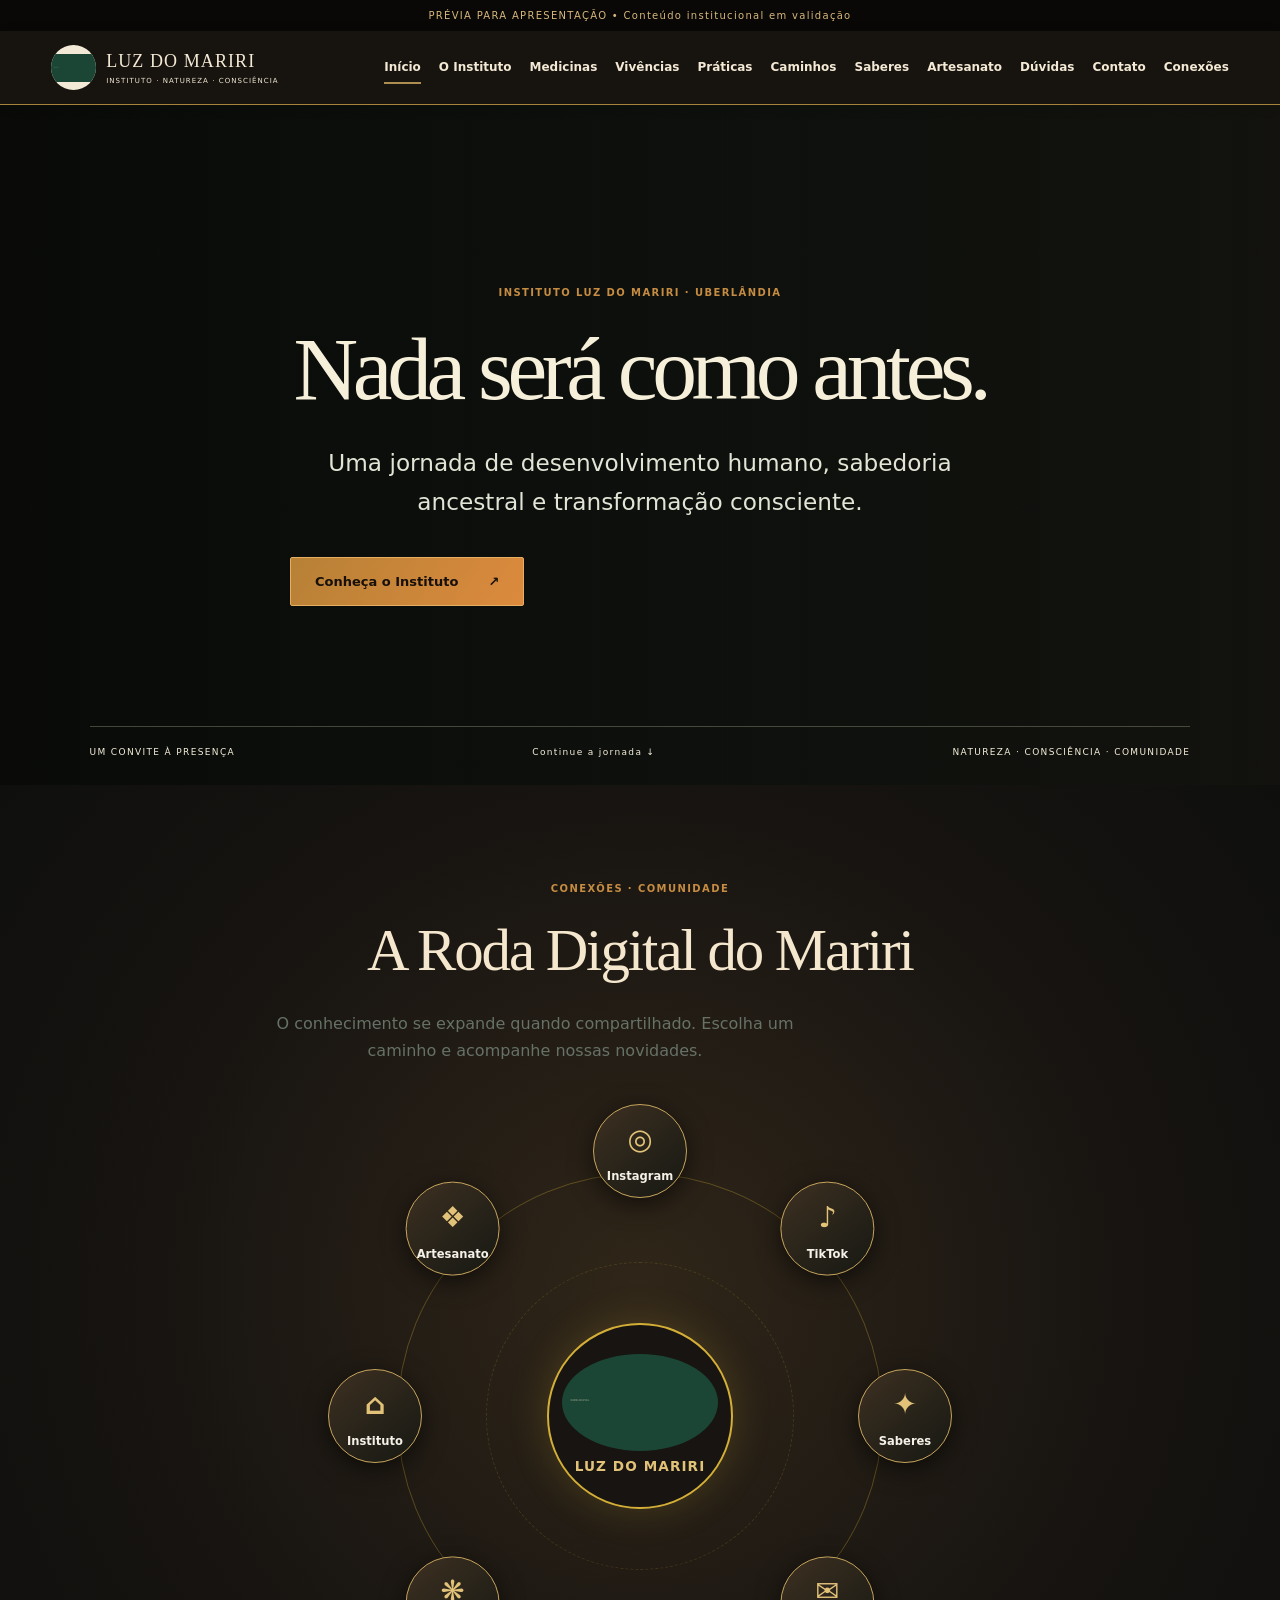
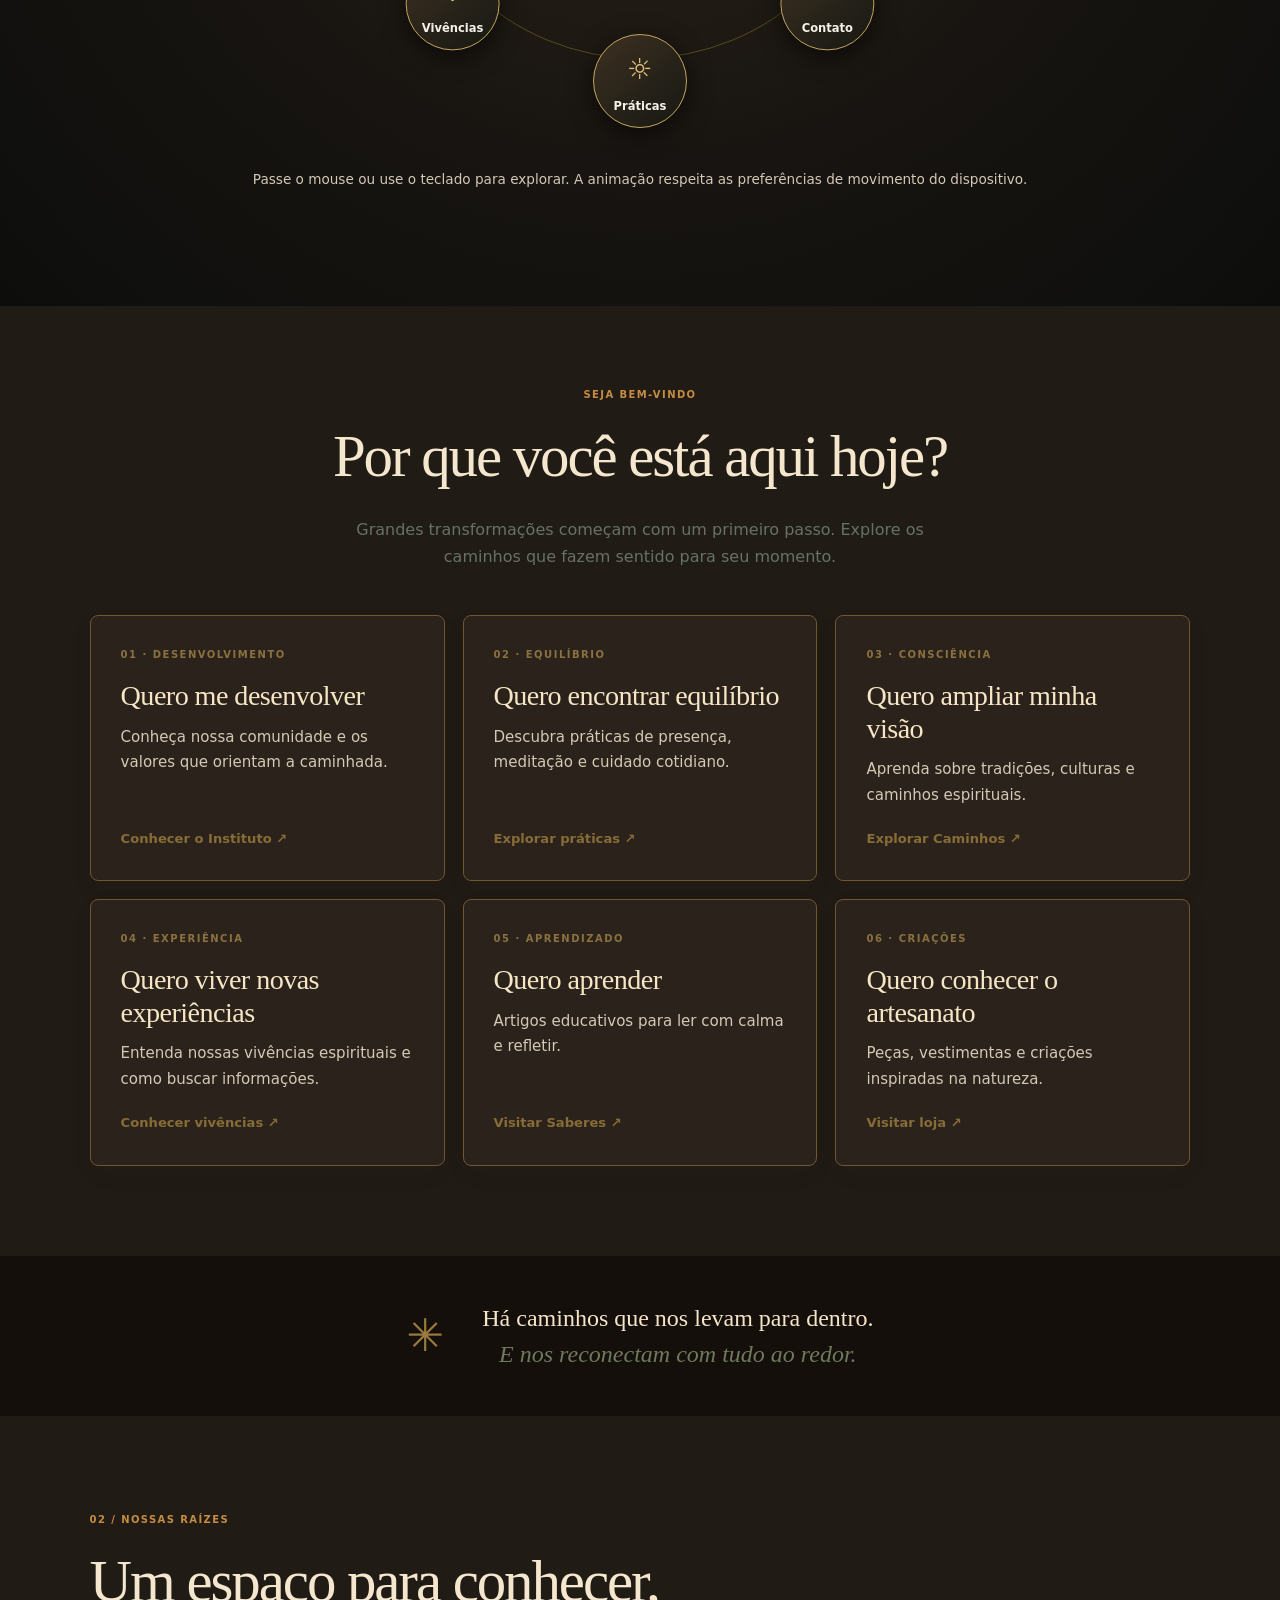
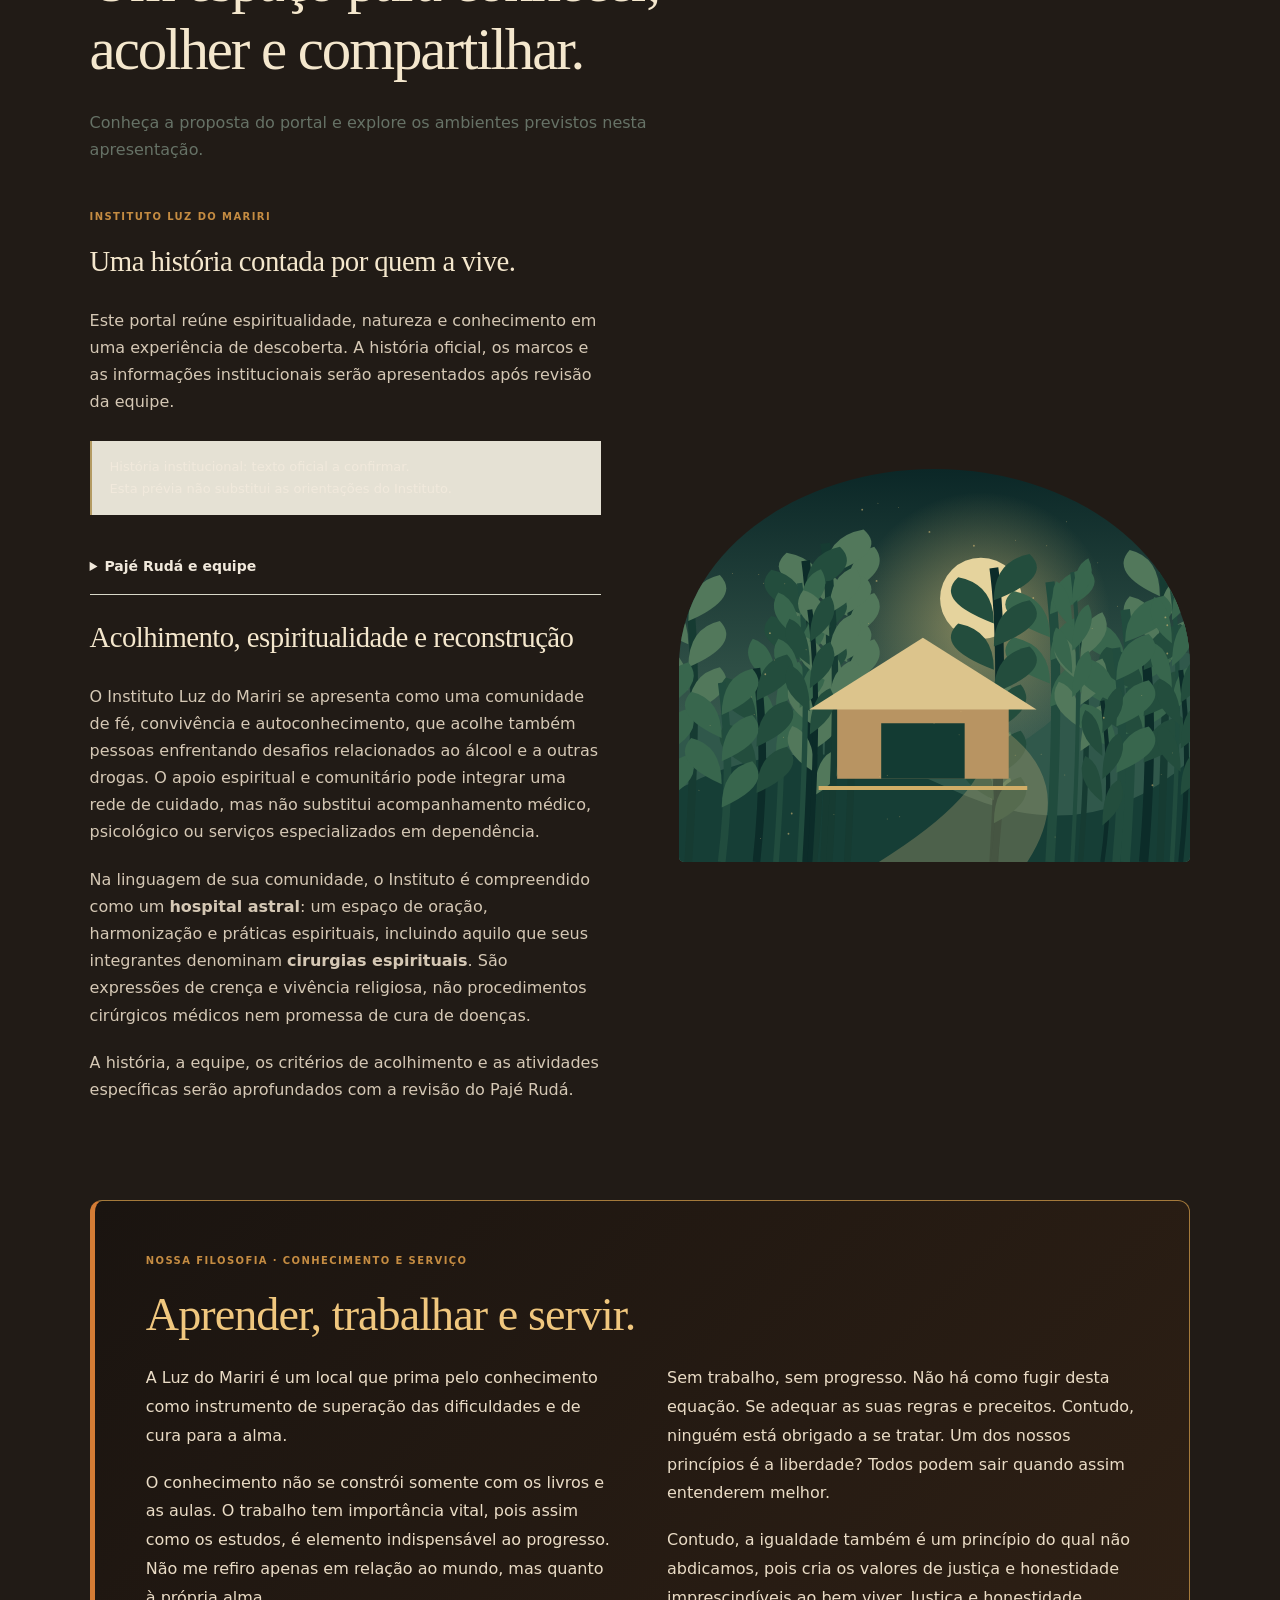
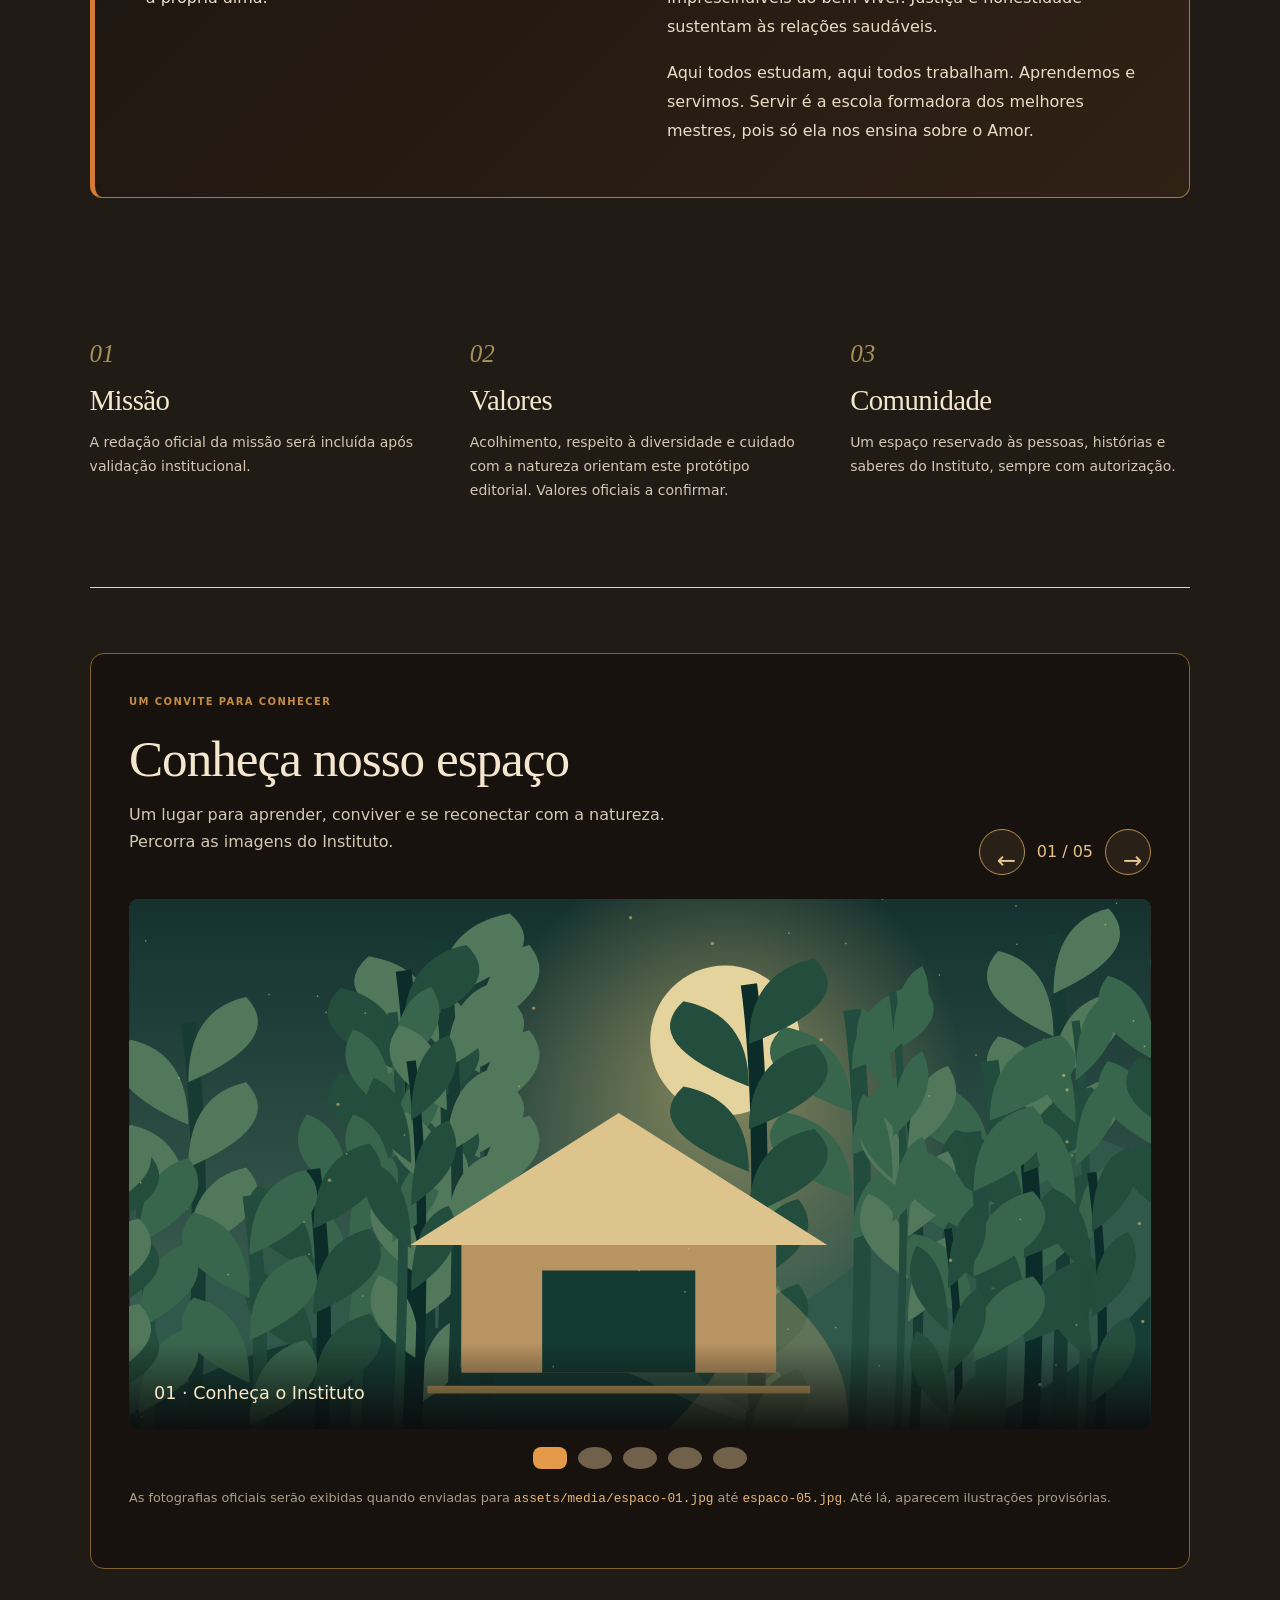
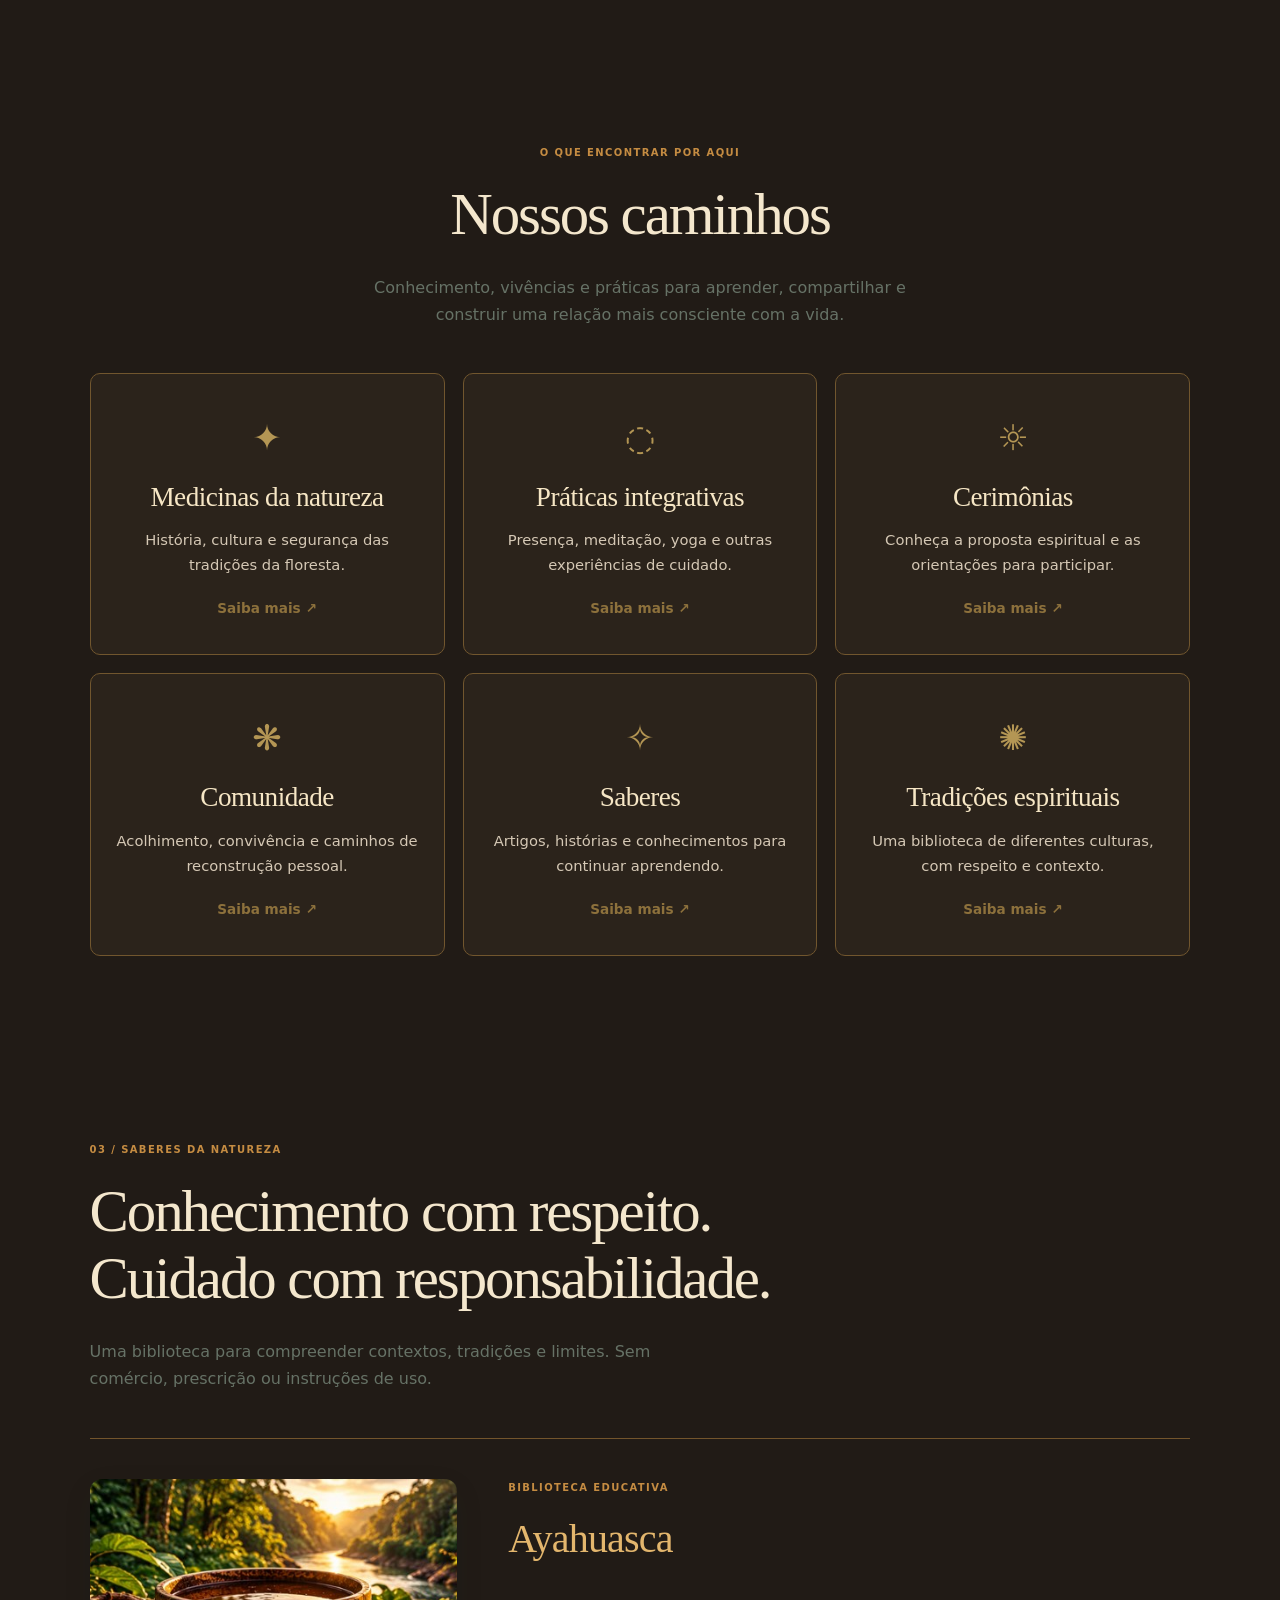
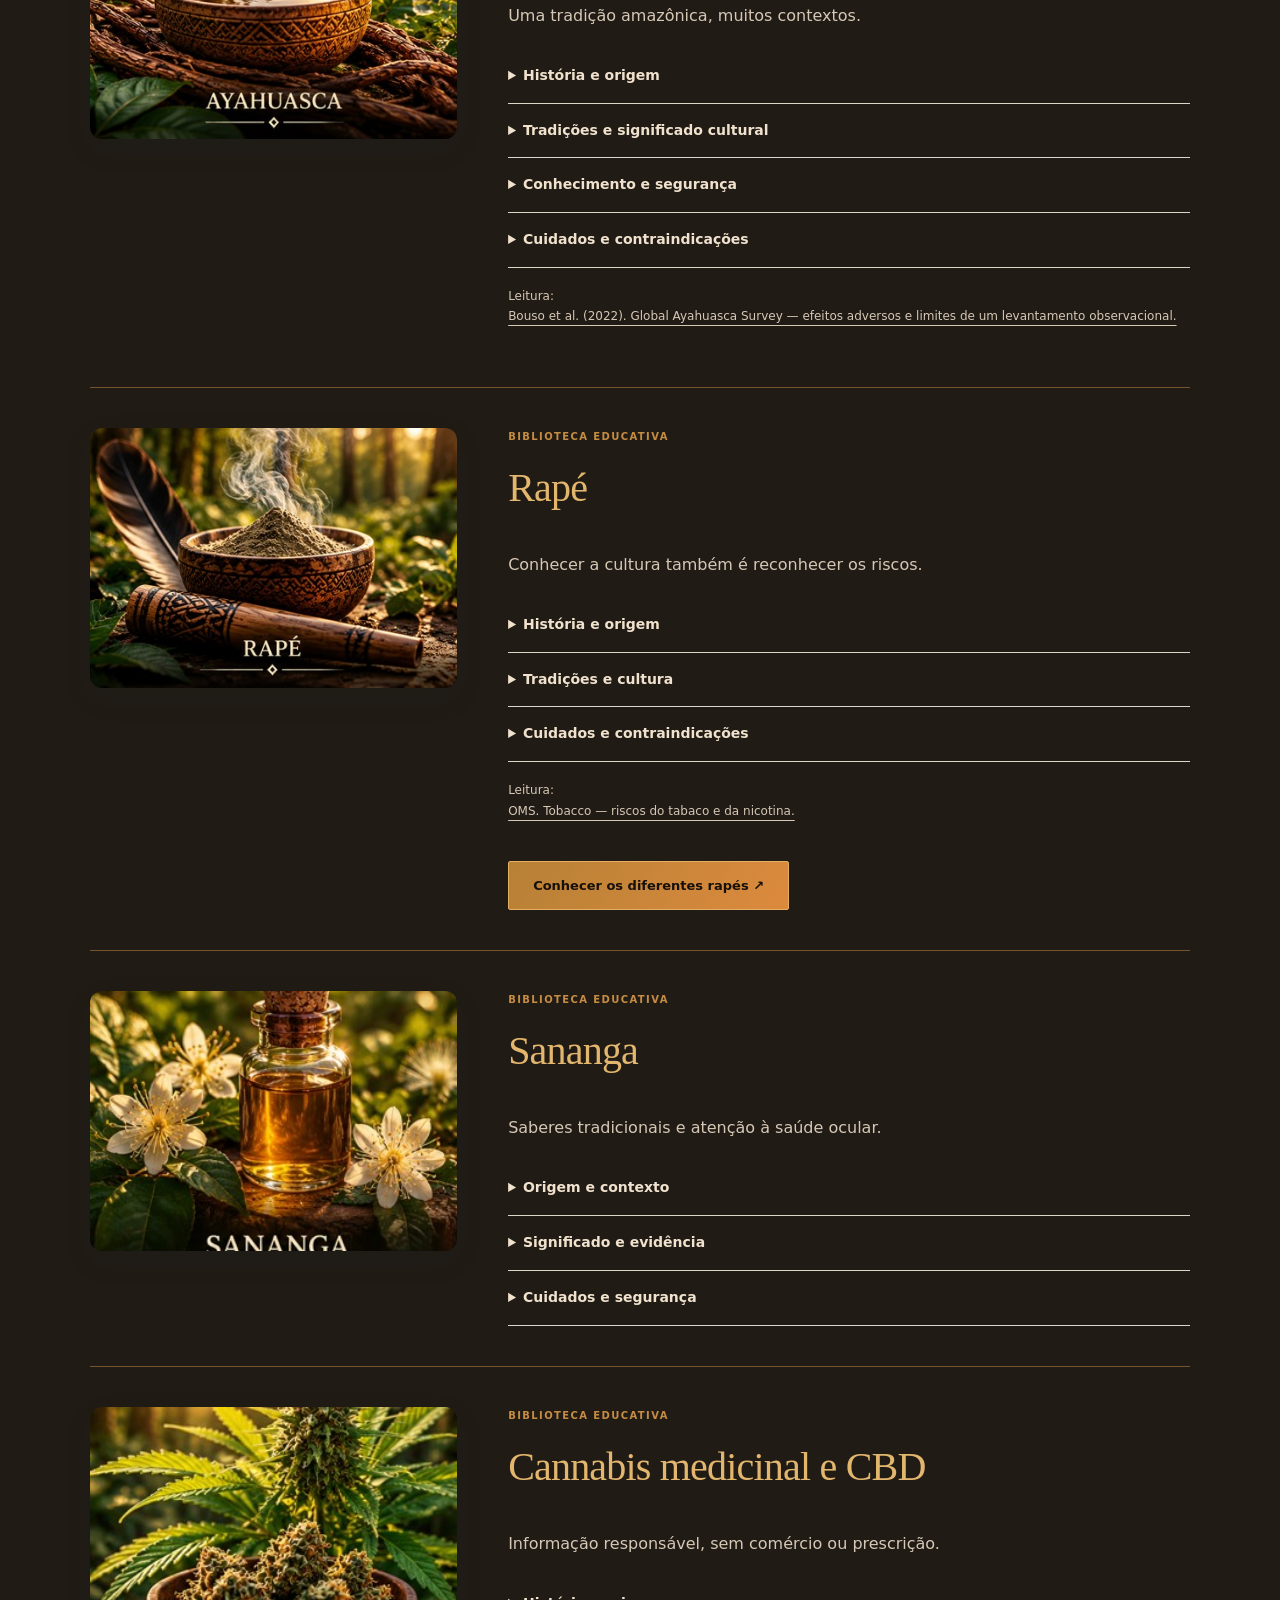
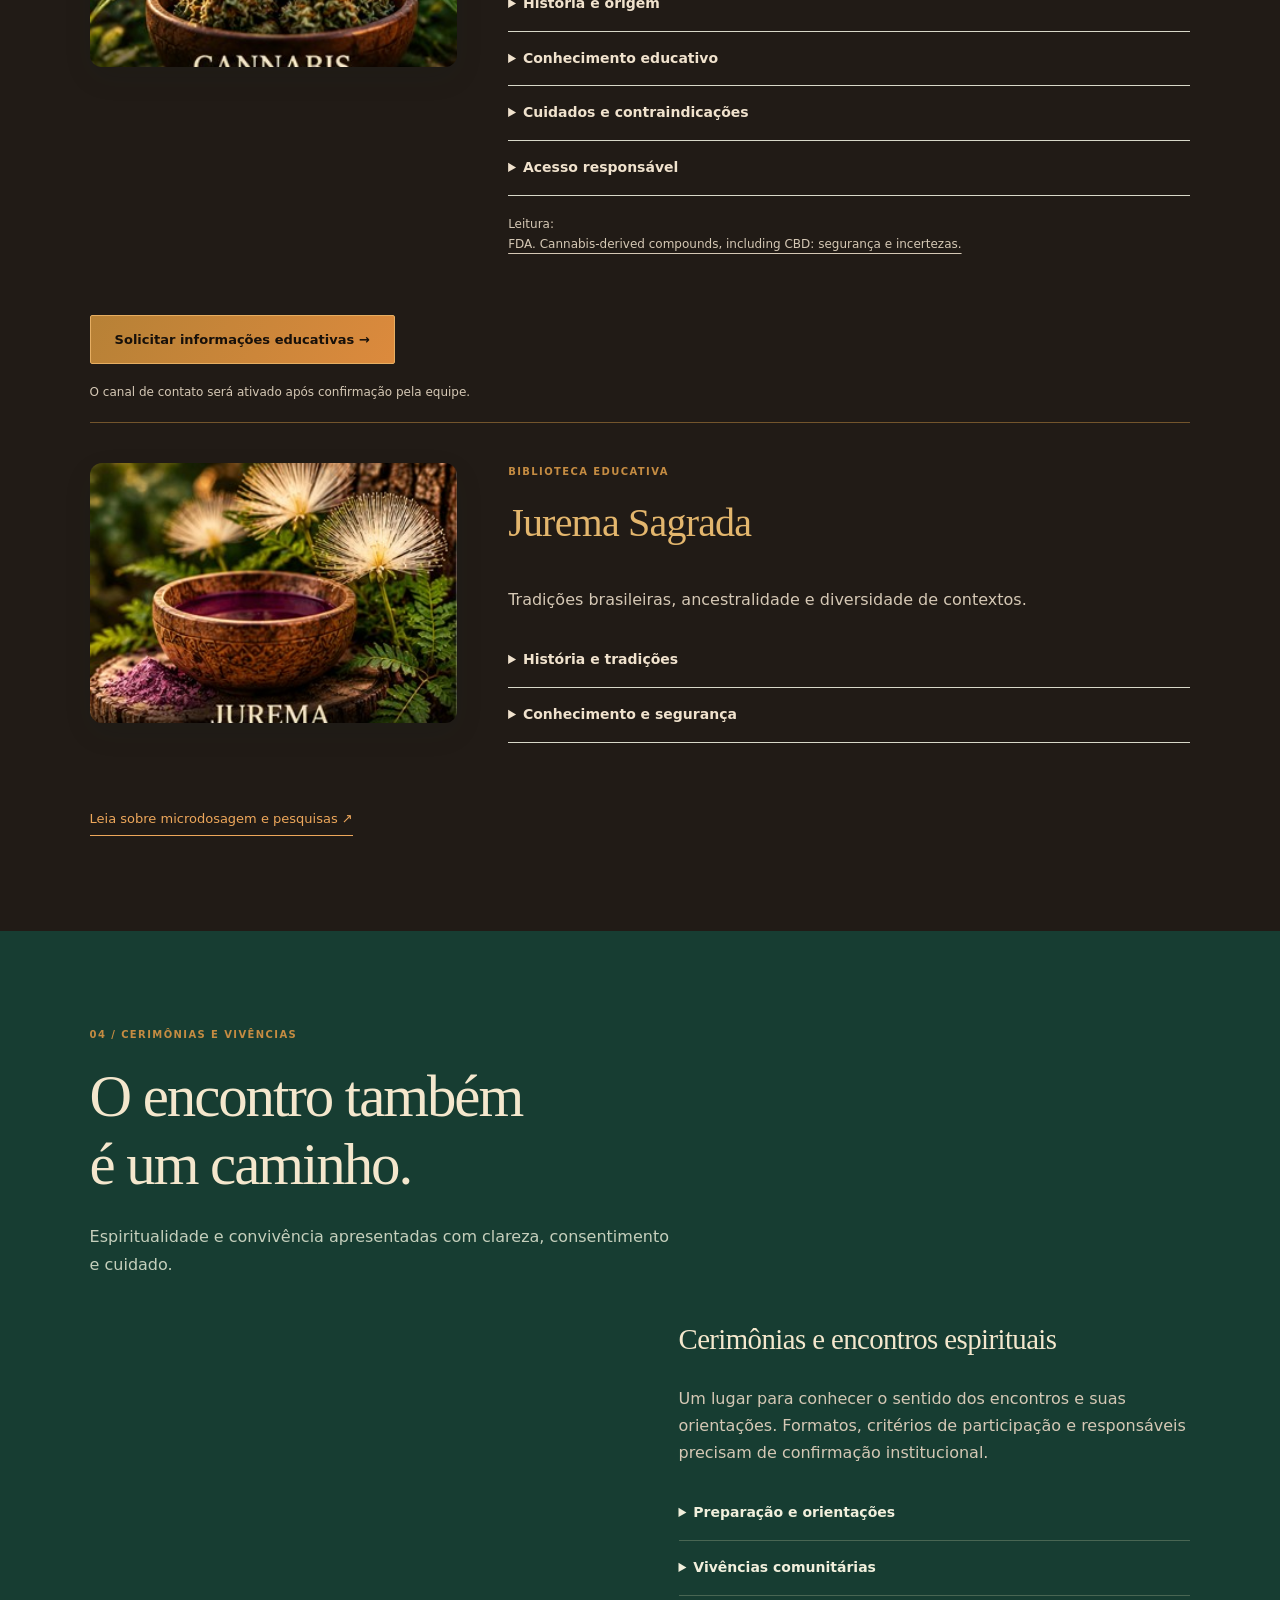
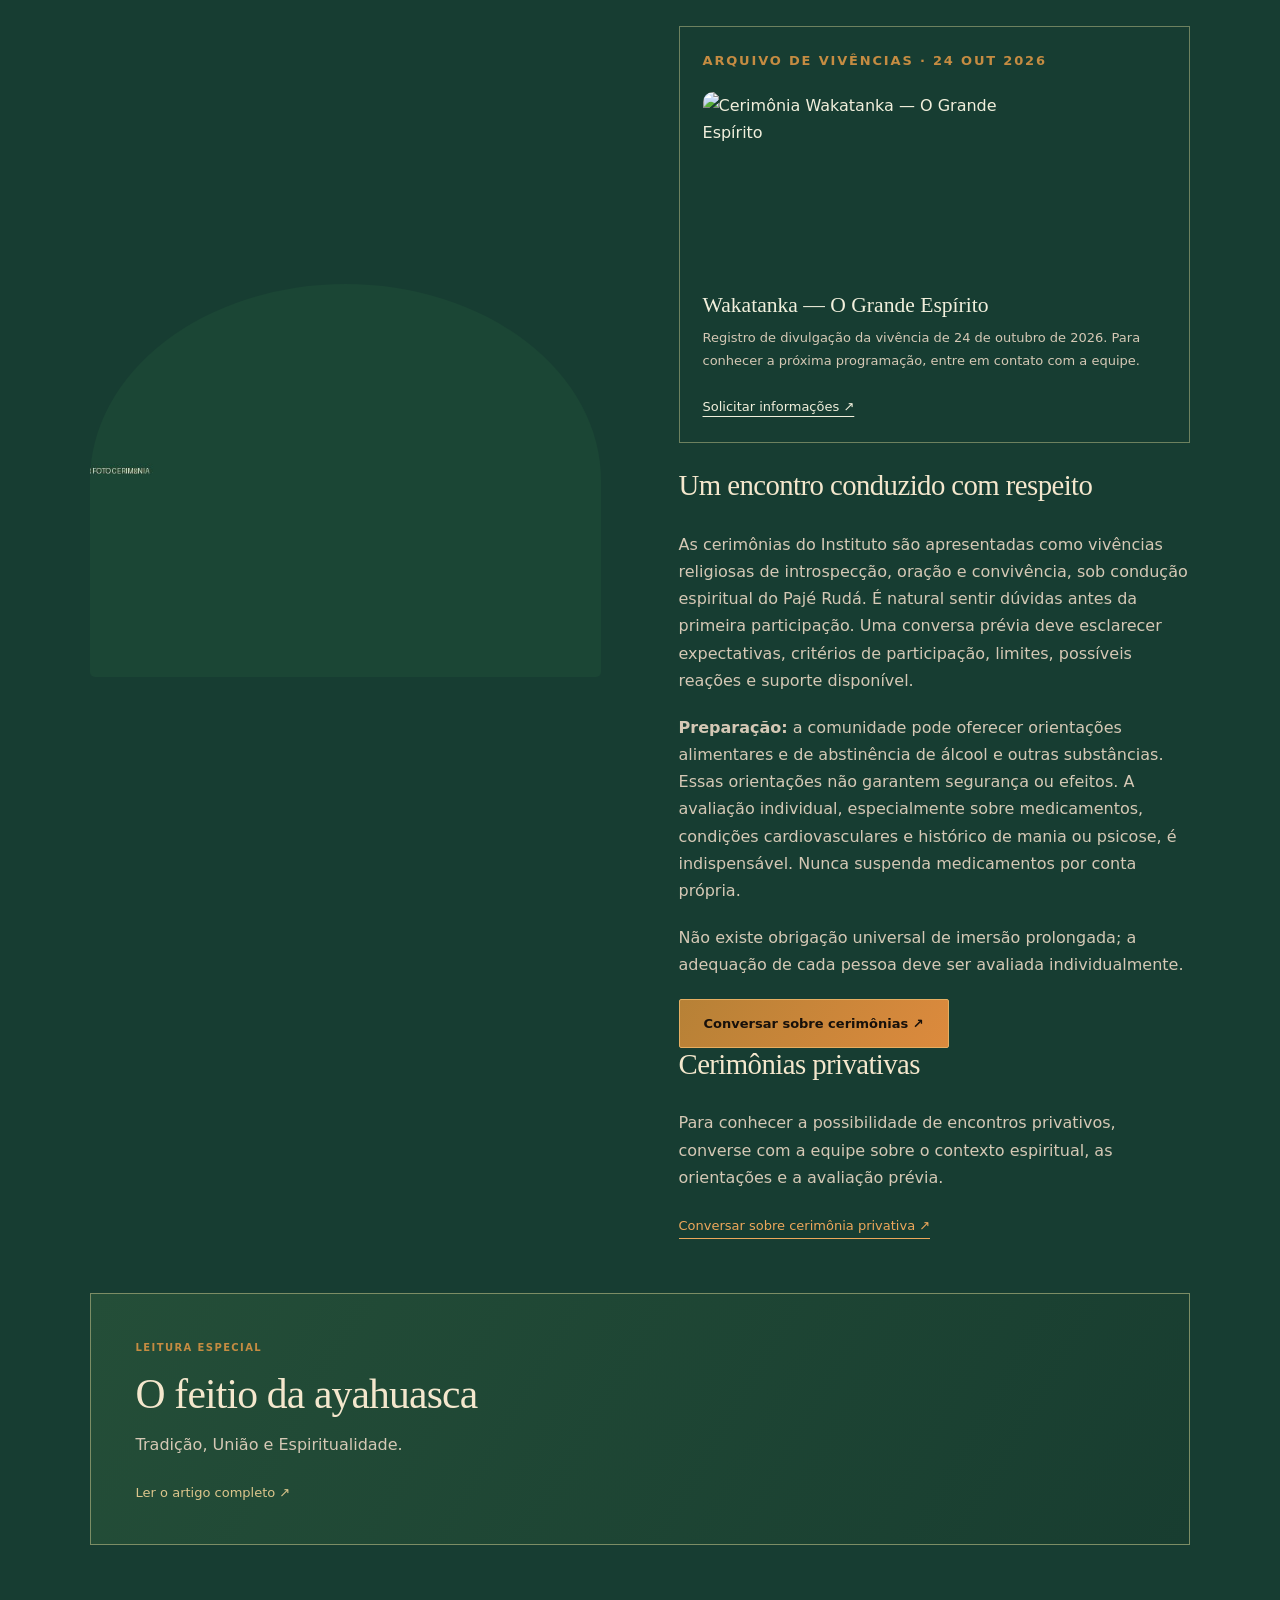
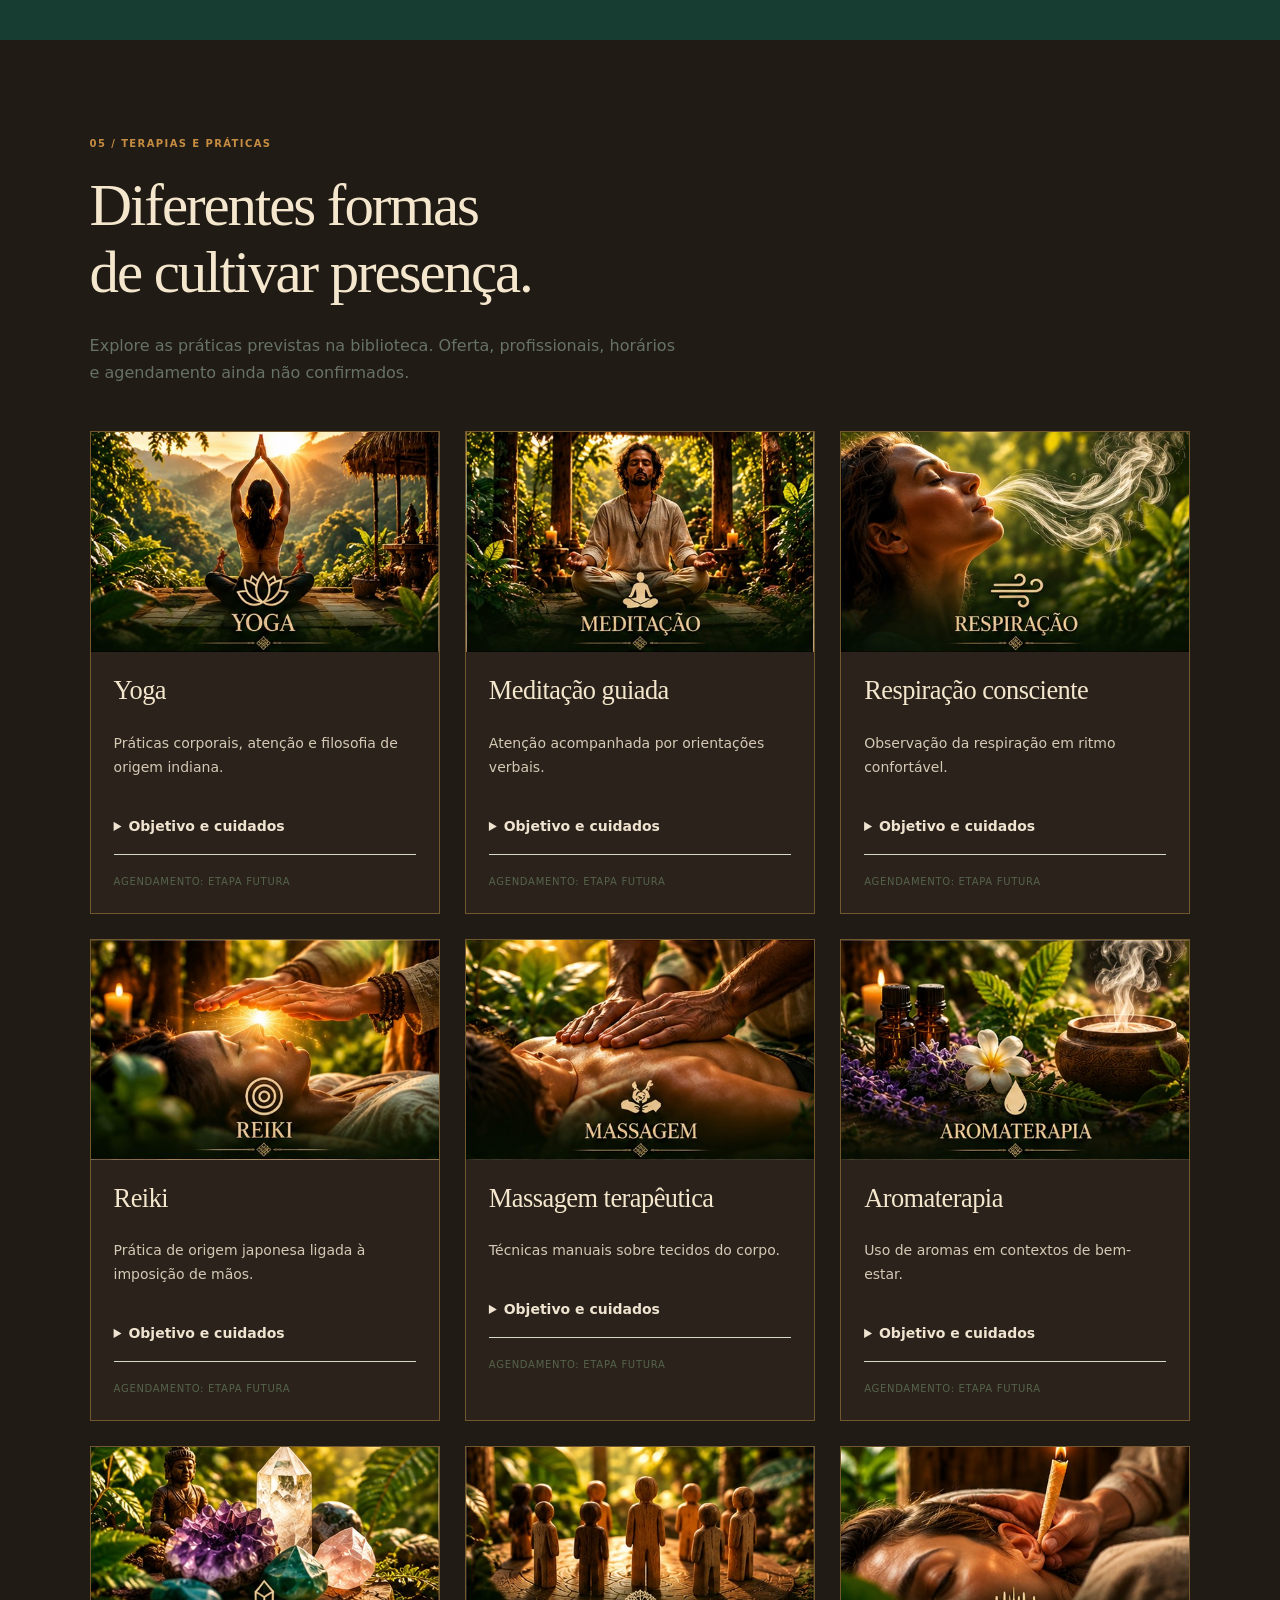
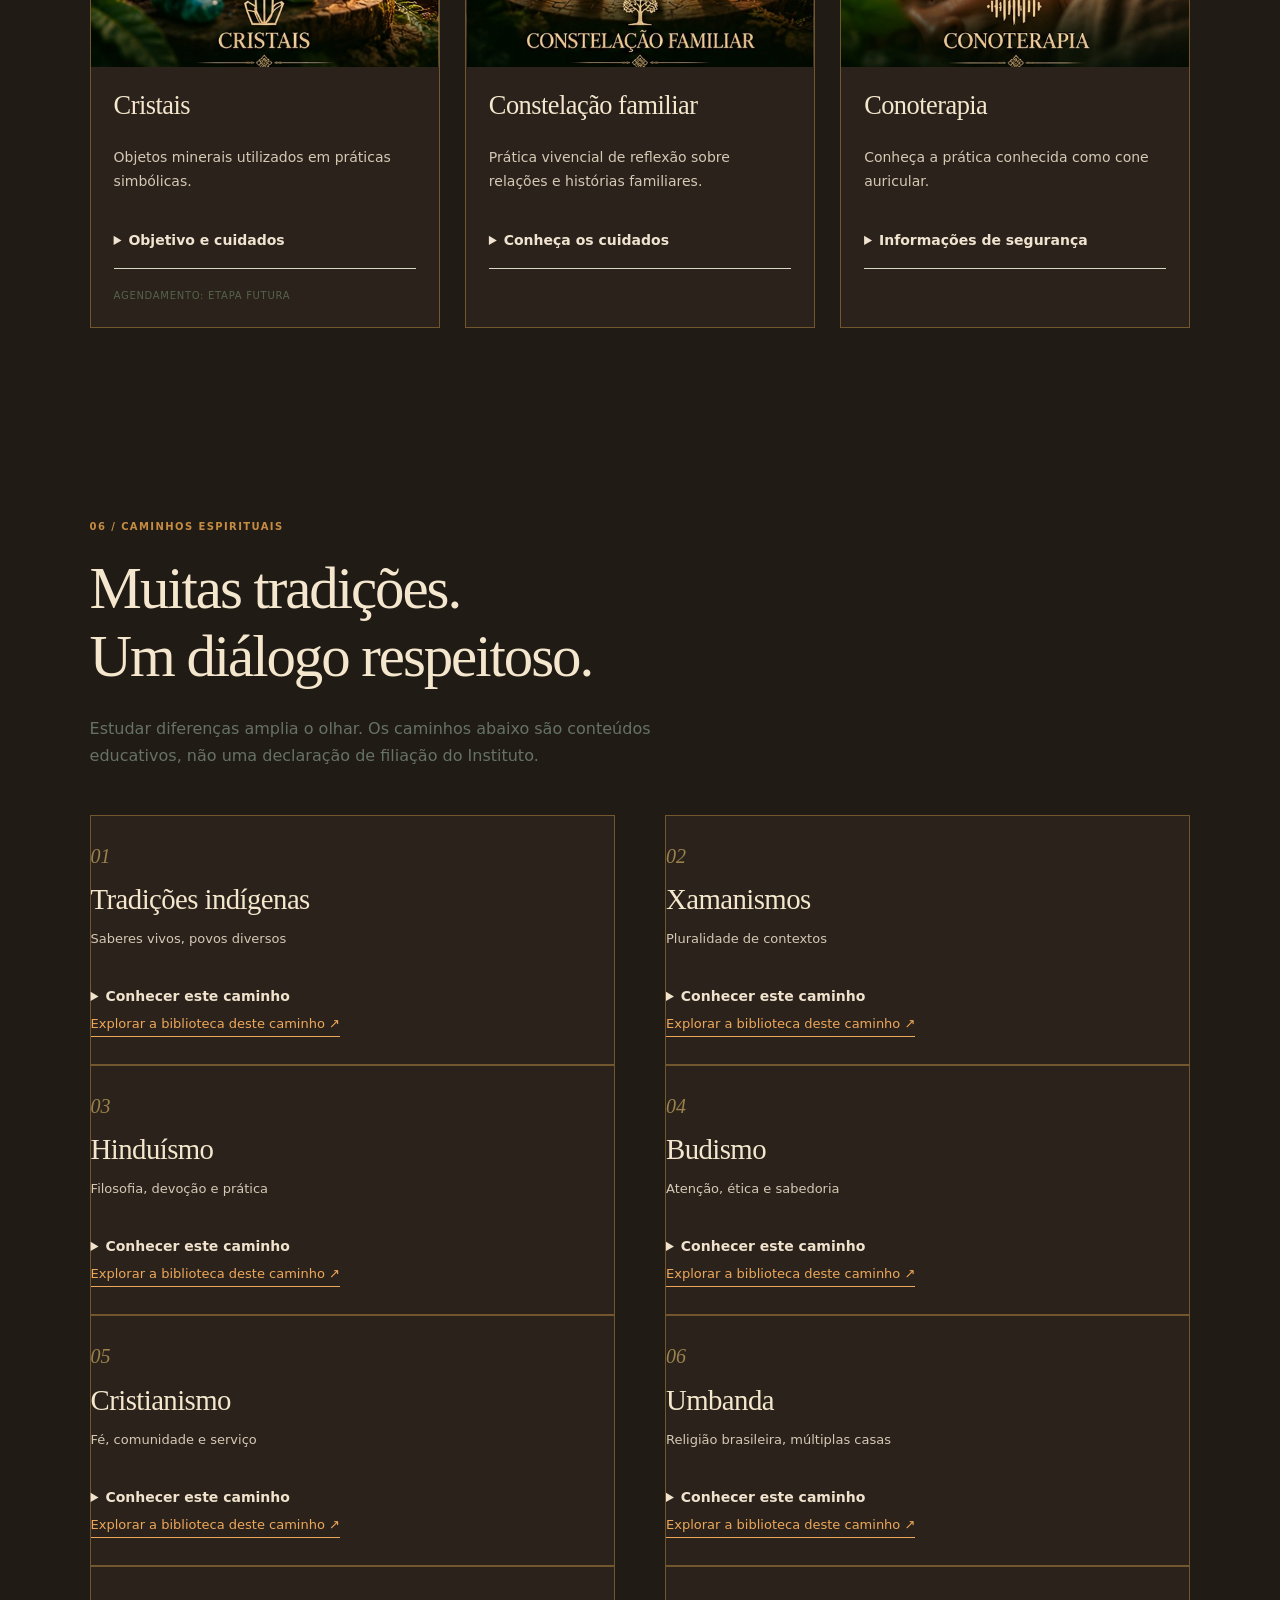
==== commit ec9b98df: "Add files via upload" ====
--- a/index.html
+++ b/index.html
@@ -1,3 +1,3 @@
 <!DOCTYPE html>
 
-<html lang="pt-BR"><head><meta charset="utf-8"/><meta content="width=device-width, initial-scale=1" name="viewport"/><meta content="Portal Luz do Mariri: espiritualidade, natureza, vivências, práticas e biblioteca de saberes. Conheça o Instituto em Uberlândia." name="description"/><meta content="#12100e" name="theme-color"/><meta content="Portal Instituto Luz do Mariri | Luz do Mariri" property="og:title"/><meta content="Um caminho de autoconhecimento, espiritualidade e conexão com a natureza. Explore o Instituto, a biblioteca." property="og:description"/><meta content="website" property="og:type"/><title>Instituto Luz do Mariri | Natureza, Consciência e Saberes</title><link href="assets/illustrations/leaf.svg" rel="icon" type="image/svg+xml"/><link href="css/style.css" rel="stylesheet"/><script defer="" src="js/app.js"></script><script defer="" src="js/wix-config.js"></script><script defer="" src="js/wix-integrations.js"></script></head><body><a class="skip" href="#conteudo">Pular para o conteúdo</a><div class="prototype">PRÉVIA PARA APRESENTAÇÃO <span>• Conteúdo institucional em validação</span></div><header class="site-header"><a class="brand" href="index.html"><img alt="Logotipo Luz do Mariri" class="brand-logo" data-fallback="assets/media/logo-mariri.jpg" height="560" src="assets/media/logo-mariri.jpg" width="900"/><span>LUZ DO MARIRI<small>INSTITUTO · NATUREZA · CONSCIÊNCIA</small></span></a><button aria-controls="menu" aria-expanded="false" class="menu-toggle">Menu ☰</button><nav aria-label="Navegação principal" id="menu"><a href="index.html#inicial">Início</a><a href="index.html#instituto">O Instituto</a><a href="index.html#medicinas">Medicinas</a><a href="index.html#vivencias">Vivências</a><a href="index.html#praticas">Práticas</a><a href="index.html#caminhos">Caminhos</a><a href="index.html#biblioteca">Saberes</a><a href="index.html#artesanato">Artesanato</a><a href="index.html#duvidas">Dúvidas</a><a href="index.html#contato">Contato</a></nav></header><main id="conteudo"><section class="hero" id="inicial"><div aria-label="Paisagem natural em fotografia ilustrativa" class="hero-art" role="img"></div><div class="hero-content"><p class="eyebrow">INSTITUTO LUZ DO MARIRI · UBERLÂNDIA</p><h1 class="v4-hero-title">Nada será como antes.</h1><p>Uma jornada de desenvolvimento humano, sabedoria ancestral e transformação consciente.</p><div class="actions"><a class="button" href="#instituto">Conheça o Instituto <span>↗</span></a></div></div><div class="hero-foot"><span>UM CONVITE À PRESENÇA</span><a href="#instituto">Continue a jornada ↓</a><span>NATUREZA · CONSCIÊNCIA · COMUNIDADE</span></div></section><section class="v4-intro section light" id="seu-caminho"><div class="section-heading v4-centered"><p class="eyebrow">SEJA BEM-VINDO</p><h2>Por que você está aqui hoje?</h2><p>Grandes transformações começam com um primeiro passo. Explore os caminhos que fazem sentido para seu momento.</p></div><div class="v4-intent-grid"><a href="#instituto"><span>01 · DESENVOLVIMENTO</span><h3>Quero me desenvolver</h3><p>Conheça nossa comunidade e os valores que orientam a caminhada.</p><b>Conhecer o Instituto ↗</b></a><a href="#praticas"><span>02 · EQUILÍBRIO</span><h3>Quero encontrar equilíbrio</h3><p>Descubra práticas de presença, meditação e cuidado cotidiano.</p><b>Explorar práticas ↗</b></a><a href="#caminhos"><span>03 · CONSCIÊNCIA</span><h3>Quero ampliar minha visão</h3><p>Aprenda sobre tradições, culturas e caminhos espirituais.</p><b>Explorar Caminhos ↗</b></a><a href="#vivencias"><span>04 · EXPERIÊNCIA</span><h3>Quero viver novas experiências</h3><p>Entenda nossas vivências espirituais e como buscar informações.</p><b>Conhecer vivências ↗</b></a><a href="#biblioteca"><span>05 · APRENDIZADO</span><h3>Quero aprender</h3><p>Artigos educativos para ler com calma e refletir.</p><b>Visitar Saberes ↗</b></a><a href="#artesanato"><span>06 · CRIAÇÕES</span><h3>Quero conhecer o artesanato</h3><p>Peças, vestimentas e criações inspiradas na natureza.</p><b>Visitar loja ↗</b></a></div></section><div class="manifesto"><span>✳</span><p>Há caminhos que nos levam para dentro.<br/><em>E nos reconectam com tudo ao redor.</em></p></div><section class="section light" id="instituto"><div class="section-heading"><p class="eyebrow">02 / Nossas raízes</p><h2>Um espaço para conhecer,<br/>acolher e compartilhar.</h2><p>Conheça a proposta do portal e explore os ambientes previstos nesta apresentação.</p></div><div class="split"><div><p class="eyebrow">INSTITUTO LUZ DO MARIRI</p><h3>Uma história contada por quem a vive.</h3><p>Este portal reúne espiritualidade, natureza e conhecimento em uma experiência de descoberta. A história oficial, os marcos e as informações institucionais serão apresentados após revisão da equipe.</p><div class="note">História institucional: texto oficial a confirmar.<br/>Esta prévia não substitui as orientações do Instituto.</div><details><summary>Pajé Rudá e equipe</summary><div><p>Pajé Rudá é a referência indicada para a apresentação deste projeto. Sua biografia, imagem e os perfis dos integrantes serão incluídos com validação e autorização. Não há retratos ou depoimentos simulados nesta versão.</p></div></details><div class="institutional-extra"><h3>Acolhimento, espiritualidade e reconstrução</h3><p>O Instituto Luz do Mariri se apresenta como uma comunidade de fé, convivência e autoconhecimento, que acolhe também pessoas enfrentando desafios relacionados ao álcool e a outras drogas. O apoio espiritual e comunitário pode integrar uma rede de cuidado, mas não substitui acompanhamento médico, psicológico ou serviços especializados em dependência.</p><p>Na linguagem de sua comunidade, o Instituto é compreendido como um <strong>hospital astral</strong>: um espaço de oração, harmonização e práticas espirituais, incluindo aquilo que seus integrantes denominam <strong>cirurgias espirituais</strong>. São expressões de crença e vivência religiosa, não procedimentos cirúrgicos médicos nem promessa de cura de doenças.</p><p>A história, a equipe, os critérios de acolhimento e as atividades específicas serão aprofundados com a revisão do Pajé Rudá.</p></div></div><img alt="Representação artística de um espaço de encontro na floresta, não é uma imagem real do Instituto" class="rounded" height="850" loading="lazy" src="assets/illustrations/temple.svg" width="1200"/></div><div class="mariri-manifesto"><p class="eyebrow">NOSSA FILOSOFIA · CONHECIMENTO E SERVIÇO</p><h3>Aprender, trabalhar e servir.</h3><div class="manifesto-copy"><p>A Luz do Mariri é um local que prima pelo conhecimento como instrumento de superação das dificuldades e de cura para a alma.</p><p>O conhecimento não se constrói somente com os livros e as aulas. O trabalho tem importância vital, pois assim como os estudos, é elemento indispensável ao progresso. Não me refiro apenas em relação ao mundo, mas quanto à própria alma.</p><p>Sem trabalho, sem progresso. Não há como fugir desta equação. Se adequar as suas regras e preceitos. Contudo, ninguém está obrigado a se tratar. Um dos nossos princípios é a liberdade? Todos podem sair quando assim entenderem melhor.</p><p>Contudo, a igualdade também é um princípio do qual não abdicamos, pois cria os valores de justiça e honestidade imprescindíveis ao bem viver. Justiça e honestidade sustentam às relações saudáveis.</p><p>Aqui todos estudam, aqui todos trabalham. Aprendemos e servimos. Servir é a escola formadora dos melhores mestres, pois só ela nos ensina sobre o Amor.</p></div></div><div class="values" id="valores"><div><span>01</span><h3>Missão</h3><p>A redação oficial da missão será incluída após validação institucional.</p></div><div><span>02</span><h3>Valores</h3><p>Acolhimento, respeito à diversidade e cuidado com a natureza orientam este protótipo editorial. Valores oficiais a confirmar.</p></div><div><span>03</span><h3>Comunidade</h3><p>Um espaço reservado às pessoas, histórias e saberes do Instituto, sempre com autorização.</p></div></div><div aria-label="Conheça nosso espaço" class="spaces-carousel"><div class="spaces-header"><div><p class="eyebrow">UM CONVITE PARA CONHECER</p><h3>Conheça nosso espaço</h3><p>Um lugar para aprender, conviver e se reconectar com a natureza. Percorra as imagens do Instituto.</p></div><div class="spaces-controls"><button aria-label="Foto anterior" id="spaces-prev" type="button">←</button><span aria-live="polite" id="spaces-counter">01 / 05</span><button aria-label="Próxima foto" id="spaces-next" type="button">→</button></div></div><div aria-label="Galeria de cinco fotografias" class="spaces-viewport" tabindex="0"><div class="spaces-track"><figure class="spaces-slide"><img alt="Espaço do Instituto — fotografia 1" data-fallback="assets/illustrations/temple.svg" loading="lazy" src="assets/media/espaco-01.jpg"/><figcaption>01 · Conheça o Instituto</figcaption></figure><figure class="spaces-slide"><img alt="Espaço do Instituto — fotografia 2" data-fallback="assets/illustrations/forest.svg" loading="lazy" src="assets/media/espaco-02.jpg"/><figcaption>02 · Natureza e acolhimento</figcaption></figure><figure class="spaces-slide"><img alt="Espaço do Instituto — fotografia 3" data-fallback="assets/illustrations/silence.svg" loading="lazy" src="assets/media/espaco-03.jpg"/><figcaption>03 · Presença e contemplação</figcaption></figure><figure class="spaces-slide"><img alt="Espaço do Instituto — fotografia 4" data-fallback="assets/illustrations/temple.svg" loading="lazy" src="assets/media/espaco-04.jpg"/><figcaption>04 · Comunidade e convivência</figcaption></figure><figure class="spaces-slide"><img alt="Espaço do Instituto — fotografia 5" data-fallback="assets/illustrations/forest.svg" loading="lazy" src="assets/media/espaco-05.jpg"/><figcaption>05 · Nosso caminho</figcaption></figure></div></div><div aria-label="Selecionar foto" class="spaces-dots"><button aria-current="true" aria-label="Mostrar foto 1" class="is-active" data-slide="0" type="button"></button><button aria-label="Mostrar foto 2" data-slide="1" type="button"></button><button aria-label="Mostrar foto 3" data-slide="2" type="button"></button><button aria-label="Mostrar foto 4" data-slide="3" type="button"></button><button aria-label="Mostrar foto 5" data-slide="4" type="button"></button></div><p class="fine">As fotografias oficiais serão exibidas quando enviadas para <code>assets/media/espaco-01.jpg</code> até <code>espaco-05.jpg</code>. Até lá, aparecem ilustrações provisórias.</p></div></section><section class="v4-paths section cream" id="nossos-caminhos"><div class="section-heading v4-centered"><p class="eyebrow">O QUE ENCONTRAR POR AQUI</p><h2>Nossos caminhos</h2><p>Conhecimento, vivências e práticas para aprender, compartilhar e construir uma relação mais consciente com a vida.</p></div><div class="v4-service-grid"><a href="#medicinas"><span class="v4-service-icon">✦</span><h3>Medicinas da natureza</h3><p>História, cultura e segurança das tradições da floresta.</p><b>Saiba mais ↗</b></a><a href="#praticas"><span class="v4-service-icon">◌</span><h3>Práticas integrativas</h3><p>Presença, meditação, yoga e outras experiências de cuidado.</p><b>Saiba mais ↗</b></a><a href="#vivencias"><span class="v4-service-icon">☼</span><h3>Cerimônias</h3><p>Conheça a proposta espiritual e as orientações para participar.</p><b>Saiba mais ↗</b></a><a href="#instituto"><span class="v4-service-icon">❋</span><h3>Comunidade</h3><p>Acolhimento, convivência e caminhos de reconstrução pessoal.</p><b>Saiba mais ↗</b></a><a href="#biblioteca"><span class="v4-service-icon">✧</span><h3>Saberes</h3><p>Artigos, histórias e conhecimentos para continuar aprendendo.</p><b>Saiba mais ↗</b></a><a href="#caminhos"><span class="v4-service-icon">✺</span><h3>Tradições espirituais</h3><p>Uma biblioteca de diferentes culturas, com respeito e contexto.</p><b>Saiba mais ↗</b></a></div></section><section class="section cream" id="medicinas"><div class="section-heading"><p class="eyebrow">03 / Saberes da natureza</p><h2>Conhecimento com respeito.<br/>Cuidado com responsabilidade.</h2><p>Uma biblioteca para compreender contextos, tradições e limites. Sem comércio, prescrição ou instruções de uso.</p></div><article class="medicine"><img alt="Imagem educativa sobre Ayahuasca" class="medicine-photo" data-fallback="assets/illustrations/leaf.svg" height="400" loading="lazy" src="assets/media/ayahuasca.jpg" width="560"/><div><p class="eyebrow">Biblioteca educativa</p><h3>Ayahuasca</h3><p>Uma tradição amazônica, muitos contextos.</p><details><summary>História e origem</summary><div><p>Bebida psicoativa de origem amazônica, associada a diferentes povos e territórios. Seus usos têm trajetórias próprias; não existe uma única tradição indígena que represente todas as demais. No Brasil, também integra caminhos religiosos que se organizaram no século XX.</p></div></details><details><summary>Tradições e significado cultural</summary><div><p>Em determinadas comunidades, participa de rituais de aprendizagem, espiritualidade e vínculos coletivos. Os sentidos atribuídos à experiência dependem da cultura, da comunidade e da história de cada pessoa. A expressão “medicina” tem aqui sentido tradicional, sem promessa de tratamento.</p></div></details><details><summary>Conhecimento e segurança</summary><div><p>Pode produzir alterações intensas de percepção e emoções. Há relatos de náusea, vômito e sofrimento psicológico. Pesquisas clínicas não permitem garantir benefício individual nem transformar uma cerimônia em tratamento médico.</p></div></details><details><summary>Cuidados e contraindicações</summary><div><p>Há risco de interações graves com medicamentos e outras substâncias. Histórico de psicose ou mania, condições cardiovasculares, gestação e amamentação exigem atenção clínica; esta página não determina aptidão. Não interrompa medicações para participar. Procure avaliação profissional e informações sobre triagem, acompanhamento e resposta a emergências.</p></div></details><p class="fine">Leitura: <a href="https://journals.plos.org/globalpublichealth/article?id=10.1371/journal.pgph.0000438" rel="noopener noreferrer" target="_blank">Bouso et al. (2022). Global Ayahuasca Survey — efeitos adversos e limites de um levantamento observacional.</a></p></div></article><article class="medicine"><img alt="Imagem educativa sobre Rapé" class="medicine-photo" data-fallback="assets/illustrations/leaf.svg" height="400" loading="lazy" src="assets/media/rape.jpg" width="560"/><div><p class="eyebrow">Biblioteca educativa</p><h3>Rapé</h3><p>Conhecer a cultura também é reconhecer os riscos.</p><details><summary>História e origem</summary><div><p>O termo abrange preparados distintos em contextos indígenas e outros espaços. Algumas formulações contêm tabaco; composição e significados variam entre povos. Conhecimentos específicos pertencem às suas comunidades de origem.</p></div></details><details><summary>Tradições e cultura</summary><div><p>Pode integrar práticas cerimoniais e modos próprios de transmissão de saberes. Uma apresentação genérica não substitui a escuta de representantes das tradições nem autoriza reproduzir seus ritos.</p></div></details><details><summary>Cuidados e contraindicações</summary><div><p>Quando contém tabaco, expõe à nicotina e pode causar dependência, irritação e efeitos cardiovasculares. Não se presume segurança pela origem natural. Gestantes, lactantes e pessoas com problemas cardíacos ou respiratórios devem buscar avaliação de saúde. Não compartilhamos técnicas de aplicação nem indicações terapêuticas.</p></div></details><p class="fine">Leitura: <a href="https://www.who.int/news-room/fact-sheets/detail/tobacco" rel="noopener noreferrer" target="_blank">OMS. Tobacco — riscos do tabaco e da nicotina.</a></p><a class="button mariri-rape-link" href="pages/rapes.html">Conhecer os diferentes rapés ↗</a></div></article><article class="medicine"><img alt="Imagem educativa sobre Sananga" class="medicine-photo" data-fallback="assets/illustrations/leaf.svg" height="400" loading="lazy" src="assets/media/sananga.jpg" width="560"/><div><p class="eyebrow">Biblioteca educativa</p><h3>Sananga</h3><p>Saberes tradicionais e atenção à saúde ocular.</p><details><summary>Origem e contexto</summary><div><p>Nome utilizado para preparados vegetais associados a determinadas tradições amazônicas. Identificação botânica, composição e práticas variam. Não é adequado atribuir o mesmo uso a todos os povos indígenas.</p></div></details><details><summary>Significado e evidência</summary><div><p>Relatos tradicionais e explicações espirituais precisam ser apresentados como tais. Não há base aqui para afirmar que trate doenças oculares, melhore a visão ou produza limpeza clínica.</p></div></details><details><summary>Cuidados e segurança</summary><div><p>Preparados não estéreis nos olhos podem causar lesões e infecções. Dor intensa não comprova benefício. Não recomendamos aplicação ocular. Em caso de dor persistente, alteração visual ou irritação, procure atendimento oftalmológico. Doenças oculares e cirurgias prévias tornam a avaliação profissional especialmente importante.</p></div></details></div></article><article class="medicine"><img alt="Imagem educativa sobre Cannabis medicinal e CBD" class="medicine-photo" data-fallback="assets/illustrations/leaf.svg" height="400" loading="lazy" src="assets/media/cannabis.jpg" width="560"/><div><p class="eyebrow">Biblioteca educativa</p><h3>Cannabis medicinal e CBD</h3><p>Informação responsável, sem comércio ou prescrição.</p><details><summary>História e origem</summary><div><p>Cannabis tem uma longa história de uso em diferentes regiões. O debate medicinal contemporâneo envolve produtos de composição definida, pesquisa e regulação; é distinto dos diversos usos culturais da planta.</p></div></details><details><summary>Conhecimento educativo</summary><div><p>CBD e THC são compostos diferentes. As evidências dependem da indicação, do produto e da população estudada. Um resultado com medicamento específico não pode ser generalizado para qualquer óleo ou condição.</p></div></details><details><summary>Cuidados e contraindicações</summary><div><p>CBD pode causar efeitos adversos, lesão hepática e interações medicamentosas. Produtos com THC podem afetar atenção e saúde mental. Gestação, amamentação, condições hepáticas e uso de outros medicamentos requerem orientação clínica. Não dirija sob efeitos que comprometam a atenção.</p></div></details><details><summary>Acesso responsável</summary><div><p>Esta biblioteca não prescreve, vende ou intermedeia produtos. Requisitos brasileiros de acesso devem ser conferidos nas orientações atuais da Anvisa e com profissional habilitado.</p></div></details><p class="fine">Leitura: <a href="https://www.fda.gov/consumers/consumer-updates/what-you-need-know-and-what-were-working-find-out-about-products-containing-cannabis-or-cannabis" rel="noopener noreferrer" target="_blank">FDA. Cannabis-derived compounds, including CBD: segurança e incertezas.</a></p></div></article><a class="button dark" href="#contato">Solicitar informações educativas →</a><p class="fine">O canal de contato será ativado após confirmação pela equipe.</p><article class="medicine"><img alt="Imagem educativa sobre Jurema Sagrada" class="medicine-photo" data-fallback="assets/illustrations/leaf.svg" height="400" loading="lazy" src="assets/media/jurema.jpg" width="560"/><div><p class="eyebrow">Biblioteca educativa</p><h3>Jurema Sagrada</h3><p>Tradições brasileiras, ancestralidade e diversidade de contextos.</p><details><summary>História e tradições</summary><div><p>A Jurema Sagrada integra tradições religiosas e culturais brasileiras, especialmente do Nordeste. Suas expressões são diversas e merecem estudo atento às comunidades e aos seus próprios ensinamentos.</p></div></details><details><summary>Conhecimento e segurança</summary><div><p>As plantas e preparações associadas ao nome jurema não são todas equivalentes. Seus contextos religiosos não constituem indicação clínica; substâncias psicoativas podem apresentar riscos e interações.</p></div></details></div></article><div class="feature-actions"><a class="text-link" href="pages/microdosagem.html">Leia sobre microdosagem e pesquisas ↗</a></div></section><section class="section dark" id="vivencias"><div class="section-heading"><p class="eyebrow">04 / Cerimônias e vivências</p><h2>O encontro também<br/>é um caminho.</h2><p>Espiritualidade e convivência apresentadas com clareza, consentimento e cuidado.</p></div><div class="split"><img alt="Imagem conceitual de ambiente natural para cerimônias" class="rounded" height="560" loading="lazy" src="assets/media/cerimonia.jpg" width="900"/><div><h3>Cerimônias e encontros espirituais</h3><p>Um lugar para conhecer o sentido dos encontros e suas orientações. Formatos, critérios de participação e responsáveis precisam de confirmação institucional.</p><details><summary>Preparação e orientações</summary><div><p>Antes de participar, solicite informações sobre acolhimento, avaliação individual, acessibilidade, consentimento e suporte. Informe condições de saúde e medicamentos ao profissional responsável pela avaliação. Não interrompa tratamentos. As orientações locais devem ser fornecidas pela equipe; este portal não define preparo nem aptidão.</p></div></details><details><summary>Vivências comunitárias</summary><div><p>Esta área poderá reunir encontros de estudo, convivência e cuidado com a natureza. Nenhuma atividade está anunciada como disponível. A participação deve respeitar autonomia, limites e autorização de imagem.</p></div></details><div class="calendar event-feature"><p class="eyebrow">ARQUIVO DE VIVÊNCIAS · 24 OUT 2026</p><img alt="Cerimônia Wakatanka — O Grande Espírito" data-fallback="assets/media/Wakatanka.jpg" height="560" src="assets/media/Wakatanka.jpg" width="900"/><h4>Wakatanka — O Grande Espírito</h4><p>Registro de divulgação da vivência de 24 de outubro de 2026. Para conhecer a próxima programação, entre em contato com a equipe.</p><a href="https://wa.me/5534992142960?text=Ol%C3%A1%21%20Gostaria%20de%20informa%C3%A7%C3%B5es%20sobre%20a%20cerim%C3%B4nia%20Wakatanka%20de%2024%2F10." rel="noopener noreferrer" target="_blank">Solicitar informações ↗</a></div><div class="ceremony-extra"><h3>Um encontro conduzido com respeito</h3><p>As cerimônias do Instituto são apresentadas como vivências religiosas de introspecção, oração e convivência, sob condução espiritual do Pajé Rudá. É natural sentir dúvidas antes da primeira participação. Uma conversa prévia deve esclarecer expectativas, critérios de participação, limites, possíveis reações e suporte disponível.</p><p><strong>Preparação:</strong> a comunidade pode oferecer orientações alimentares e de abstinência de álcool e outras substâncias. Essas orientações não garantem segurança ou efeitos. A avaliação individual, especialmente sobre medicamentos, condições cardiovasculares e histórico de mania ou psicose, é indispensável. Nunca suspenda medicamentos por conta própria.</p><p>Não existe obrigação universal de imersão prolongada; a adequação de cada pessoa deve ser avaliada individualmente.</p><a class="button" href="https://wa.me/5534992142960?text=Ol%C3%A1%21%20Gostaria%20de%20informa%C3%A7%C3%B5es%20sobre%20as%20cerim%C3%B4nias%20e%20orienta%C3%A7%C3%B5es%20de%20participa%C3%A7%C3%A3o." rel="noopener noreferrer" target="_blank">Conversar sobre cerimônias ↗</a><h3>Cerimônias privativas</h3><p>Para conhecer a possibilidade de encontros privativos, converse com a equipe sobre o contexto espiritual, as orientações e a avaliação prévia.</p><a class="text-link" href="https://wa.me/5534992142960?text=Ol%C3%A1%21%20Gostaria%20de%20conversar%20sobre%20uma%20cerim%C3%B4nia%20privativa%20e%20suas%20orienta%C3%A7%C3%B5es." rel="noopener noreferrer" target="_blank">Conversar sobre cerimônia privativa ↗</a></div></div></div><a class="feature-link" href="pages/feitio.html"><span class="eyebrow">LEITURA ESPECIAL</span><h3>O feitio da ayahuasca</h3><p>Tradição, União e Espiritualidade.</p><span>Ler o artigo completo ↗</span></a></section><section class="section light" id="praticas"><div class="section-heading"><p class="eyebrow">05 / Terapias e práticas</p><h2>Diferentes formas<br/>de cultivar presença.</h2><p>Explore as práticas previstas na biblioteca. Oferta, profissionais, horários e agendamento ainda não confirmados.</p></div><div class="practice-grid"><article class="practice-card"><img alt="Fotografia da prática de Yoga" data-fallback="assets/illustrations/leaf.svg" height="400" loading="lazy" src="assets/media/yoga.jpg" width="600"/><div><h3>Yoga</h3><p>Práticas corporais, atenção e filosofia de origem indiana.</p><details><summary>Objetivo e cuidados</summary><div><p><strong>Objetivo:</strong> Explorar presença e movimento, respeitando os limites do corpo.</p><p>Adapte posturas com orientação; dor é sinal para interromper.</p><p>Atividade prevista no portal. Oferta, responsáveis e agenda dependem de confirmação.</p></div></details><span class="availability">Agendamento: etapa futura</span></div></article><article class="practice-card"><img alt="Fotografia da prática de Meditação guiada" data-fallback="assets/illustrations/leaf.svg" height="400" loading="lazy" src="assets/media/meditacao.jpg" width="600"/><div><h3>Meditação guiada</h3><p>Atenção acompanhada por orientações verbais.</p><details><summary>Objetivo e cuidados</summary><div><p><strong>Objetivo:</strong> Criar espaço para perceber pensamentos e sensações.</p><p>Pode causar desconforto em algumas pessoas; a prática pode ser interrompida.</p><p>Atividade prevista no portal. Oferta, responsáveis e agenda dependem de confirmação.</p></div></details><span class="availability">Agendamento: etapa futura</span></div></article><article class="practice-card"><img alt="Fotografia da prática de Respiração consciente" data-fallback="assets/illustrations/leaf.svg" height="400" loading="lazy" src="assets/media/respiracao.jpg" width="600"/><div><h3>Respiração consciente</h3><p>Observação da respiração em ritmo confortável.</p><details><summary>Objetivo e cuidados</summary><div><p><strong>Objetivo:</strong> Favorecer atenção ao momento presente.</p><p>Evite hiperventilação e retenções forçadas; pare diante de tontura.</p><p>Atividade prevista no portal. Oferta, responsáveis e agenda dependem de confirmação.</p></div></details><span class="availability">Agendamento: etapa futura</span></div></article><article class="practice-card"><img alt="Fotografia da prática de Reiki" data-fallback="assets/illustrations/leaf.svg" height="400" loading="lazy" src="assets/media/reiki.jpg" width="600"/><div><h3>Reiki</h3><p>Prática de origem japonesa ligada à imposição de mãos.</p><details><summary>Objetivo e cuidados</summary><div><p><strong>Objetivo:</strong> Oferecer um contexto de acolhimento e relaxamento.</p><p>Não há garantia de eficácia clínica; não substitui tratamento.</p><p>Atividade prevista no portal. Oferta, responsáveis e agenda dependem de confirmação.</p></div></details><span class="availability">Agendamento: etapa futura</span></div></article><article class="practice-card"><img alt="Fotografia da prática de Massagem terapêutica" data-fallback="assets/illustrations/leaf.svg" height="400" loading="lazy" src="assets/media/massagem.jpg" width="600"/><div><h3>Massagem terapêutica</h3><p>Técnicas manuais sobre tecidos do corpo.</p><details><summary>Objetivo e cuidados</summary><div><p><strong>Objetivo:</strong> Apoiar conforto corporal conforme avaliação individual.</p><p>Lesões, inflamação, suspeita de trombose e condições clínicas exigem avaliação.</p><p>Atividade prevista no portal. Oferta, responsáveis e agenda dependem de confirmação.</p></div></details><span class="availability">Agendamento: etapa futura</span></div></article><article class="practice-card"><img alt="Fotografia da prática de Aromaterapia" data-fallback="assets/illustrations/leaf.svg" height="400" loading="lazy" src="assets/media/aromaterapia.jpg" width="600"/><div><h3>Aromaterapia</h3><p>Uso de aromas em contextos de bem-estar.</p><details><summary>Objetivo e cuidados</summary><div><p><strong>Objetivo:</strong> Explorar a percepção olfativa e o ambiente.</p><p>Óleos podem causar alergias e toxicidade. Não ingerir nem aplicar nos olhos.</p><p>Atividade prevista no portal. Oferta, responsáveis e agenda dependem de confirmação.</p></div></details><span class="availability">Agendamento: etapa futura</span></div></article><article class="practice-card"><img alt="Fotografia da prática de Cristais" data-fallback="assets/illustrations/leaf.svg" height="400" loading="lazy" src="assets/media/cristais.jpg" width="600"/><div><h3>Cristais</h3><p>Objetos minerais utilizados em práticas simbólicas.</p><details><summary>Objetivo e cuidados</summary><div><p><strong>Objetivo:</strong> Apoiar contemplação e expressão de significados pessoais.</p><p>Não há evidência de cura por cristais; não substituem cuidados clínicos.</p><p>Atividade prevista no portal. Oferta, responsáveis e agenda dependem de confirmação.</p></div></details><span class="availability">Agendamento: etapa futura</span></div></article><article class="practice-card"><img alt="Fotografia da prática de Constelação familiar" data-fallback="assets/illustrations/leaf.svg" height="400" src="assets/media/constelacao-familiar.jpg" width="600"/><div><h3>Constelação familiar</h3><p>Prática vivencial de reflexão sobre relações e histórias familiares.</p><details><summary>Conheça os cuidados</summary><div><p>Não é substituto de psicoterapia ou tratamento de saúde mental. Deve respeitar consentimento, privacidade e limites pessoais; evidências clínicas são limitadas.</p></div></details></div></article><article class="practice-card"><img alt="Fotografia da prática de Conoterapia" data-fallback="assets/illustrations/leaf.svg" height="400" src="assets/media/conoterapia.jpg" width="600"/><div><h3>Conoterapia</h3><p>Conheça a prática conhecida como cone auricular.</p><details><summary>Informações de segurança</summary><div><p>Não há comprovação de que remova cerume e pode provocar queimaduras e lesões no ouvido. Para limpeza de cerume, procure profissional de saúde habilitado.</p></div></details></div></article></div></section><section class="section cream" id="caminhos"><div class="section-heading"><p class="eyebrow">06 / Caminhos espirituais</p><h2>Muitas tradições.<br/>Um diálogo respeitoso.</h2><p>Estudar diferenças amplia o olhar. Os caminhos abaixo são conteúdos educativos, não uma declaração de filiação do Instituto.</p></div><div class="path-grid"><article class="path"><span class="path-number">01</span><h3>Tradições indígenas</h3><p class="path-sub">Saberes vivos, povos diversos</p><details><summary>Conhecer este caminho</summary><div><p>São tradições de povos específicos, com línguas, histórias e relações territoriais próprias. Evite tratar a espiritualidade indígena como um sistema único. Priorize a autoria e a participação das próprias comunidades.</p></div></details><a class="text-link" href="pages/caminho-1.html">Explorar a biblioteca deste caminho ↗</a></article><article class="path"><span class="path-number">02</span><h3>Xamanismos</h3><p class="path-sub">Pluralidade de contextos</p><details><summary>Conhecer este caminho</summary><div><p>Termo amplo empregado para práticas de diferentes regiões e também por movimentos contemporâneos. Não define uma religião universal nem torna equivalentes todas as práticas chamadas xamânicas.</p></div></details><a class="text-link" href="pages/caminho-2.html">Explorar a biblioteca deste caminho ↗</a></article><article class="path"><span class="path-number">03</span><h3>Hinduísmo</h3><p class="path-sub">Filosofia, devoção e prática</p><details><summary>Conhecer este caminho</summary><div><p>Conjunto plural de tradições surgidas no sul da Ásia. Textos, divindades e caminhos de yoga recebem interpretações distintas. Conceitos como dharma e moksha devem ser estudados em seu contexto.</p></div></details><a class="text-link" href="pages/caminho-3.html">Explorar a biblioteca deste caminho ↗</a></article><article class="path"><span class="path-number">04</span><h3>Budismo</h3><p class="path-sub">Atenção, ética e sabedoria</p><details><summary>Conhecer este caminho</summary><div><p>Tradições relacionadas aos ensinamentos do Buda histórico, no sul da Ásia. Escolas como Theravada, Mahayana e Vajrayana têm práticas próprias; meditação é apenas uma parte dessa diversidade.</p></div></details><a class="text-link" href="pages/caminho-4.html">Explorar a biblioteca deste caminho ↗</a></article><article class="path"><span class="path-number">05</span><h3>Cristianismo</h3><p class="path-sub">Fé, comunidade e serviço</p><details><summary>Conhecer este caminho</summary><div><p>Tradições centradas em Jesus de Nazaré, surgidas no contexto judaico do século I. Católicos, ortodoxos e protestantes apresentam diferenças de doutrina, liturgia e interpretação.</p></div></details><a class="text-link" href="pages/caminho-5.html">Explorar a biblioteca deste caminho ↗</a></article><article class="path"><span class="path-number">06</span><h3>Umbanda</h3><p class="path-sub">Religião brasileira, múltiplas casas</p><details><summary>Conhecer este caminho</summary><div><p>Tradição religiosa brasileira de formação plural. Orixás, entidades, cantos e práticas são compreendidos de formas distintas entre terreiros. Respeitar a identidade de cada casa é parte do estudo.</p></div></details><a class="text-link" href="pages/caminho-6.html">Explorar a biblioteca deste caminho ↗</a></article><article class="path"><span class="path-number">07</span><h3>Tradições afro-brasileiras</h3><p class="path-sub">Ancestralidade e resistência</p><details><summary>Conhecer este caminho</summary><div><p>Incluem religiões como os diferentes candomblés e outras expressões com histórias e linhagens próprias. Não se resumem à Umbanda. Combater o racismo religioso é condição para um diálogo respeitoso.</p></div></details><a class="text-link" href="pages/caminho-7.html">Explorar a biblioteca deste caminho ↗</a></article><article class="path"><span class="path-number">08</span><h3>Outros caminhos</h3><p class="path-sub">Diálogo sem apagar diferenças</p><details><summary>Conhecer este caminho</summary><div><p>Taoismo, tradições africanas, caminhos filosóficos e muitas outras expressões podem ampliar a biblioteca. Novos textos devem ser contextualizados, revisados e, sempre que possível, produzidos com representantes das tradições.</p></div></details><a class="text-link" href="pages/caminho-8.html">Explorar a biblioteca deste caminho ↗</a></article></div></section><section class="section light" id="biblioteca"><div class="section-heading"><p class="eyebrow">07 / Biblioteca de saberes</p><h2>Para ler com calma.<br/>E levar para a vida.</h2><p>Artigos completos para aprofundar a conversa entre cultura, natureza e autoconhecimento.</p></div><label class="search-label" for="article-search">Buscar na biblioteca</label><input autocomplete="off" id="article-search" placeholder="Busque por ayahuasca, feitio ou silêncio…" type="search"/><p aria-live="polite" class="fine" id="search-count">4 artigos disponíveis</p><div class="article-grid"><article class="article-card" data-search="AYAHUASCA — A MEDICINA DA FLORESTA Cultura • Natureza"><a href="pages/ayahuasca.html"><img alt="Ilustração editorial: Cultura • Natureza" height="850" loading="lazy" src="assets/illustrations/forest.svg" width="1200"/><div><p class="eyebrow">Cultura • Natureza</p><h3>AYAHUASCA — A MEDICINA DA FLORESTA</h3><p>Conhecer a ayahuasca é aproximar-se de histórias, comunidades e responsabilidades que vão além da experiência individual.</p><span class="text-link">Ler artigo · 3 min ↗</span></div></a></article><article class="article-card" data-search="O FEITIO DA AYAHUASCA — TRADIÇÃO, UNIÃO E ESPIRITUALIDADE Cultura • Comunidade"><a href="pages/feitio.html"><img alt="Ilustração editorial: Cultura • Comunidade" height="850" loading="lazy" src="assets/illustrations/temple.svg" width="1200"/><div><p class="eyebrow">Cultura • Comunidade</p><h3>O FEITIO DA AYAHUASCA — TRADIÇÃO, UNIÃO E ESPIRITUALIDADE</h3><p>Mais que uma etapa material, o feitio pode ser vivido como tempo de encontro, responsabilidade e transmissão de saberes.</p><span class="text-link">Ler artigo · 3 min ↗</span></div></a></article><article class="article-card" data-search="O PODER DO SILÊNCIO — MEDITAÇÃO E AUTOCONHECIMENTO Presença • Autoconhecimento"><a href="pages/silencio.html"><img alt="Ilustração editorial: Presença • Autoconhecimento" height="850" loading="lazy" src="assets/illustrations/silence.svg" width="1200"/><div><p class="eyebrow">Presença • Autoconhecimento</p><h3>O PODER DO SILÊNCIO — MEDITAÇÃO E AUTOCONHECIMENTO</h3><p>Diminuir o ruído pode abrir espaço para observar. O silêncio é um convite à presença, sem exigência de perfeição.</p><span class="text-link">Ler artigo · 3 min ↗</span></div></a></article><article class="article-card" data-search="microdosagem ayahuasca neuroplasticidade ciência"><a href="pages/microdosagem.html"><img alt="Arte ilustrativa sobre pesquisa" height="560" loading="lazy" src="assets/illustrations/forest.svg" width="900"/><div><p class="eyebrow">Ciência • Segurança</p><h3>Microdosagem de Ayahuasca, Neuroplasticidade e Caminhos da Ciência</h3><p>O que é investigado, o que permanece incerto e por que não há protocolo seguro comprovado.</p><span class="text-link">Ler artigo ↗</span></div></a></article></div><div class="voices"><span aria-hidden="true">“</span><div><p class="eyebrow">VOZES DO MARIRI</p><h3>Histórias que merecem ser ouvidas.</h3><p>Espaço reservado a experiências e ensinamentos do Pajé Rudá e de integrantes do Instituto. Os primeiros relatos serão publicados após autorização e revisão de seus autores.</p><p class="fine">Ainda não há depoimentos publicados. Nenhuma fala foi simulada.</p></div></div></section><section class="section cream" id="artesanato"><div class="section-heading"><p class="eyebrow">08 / Loja do Instituto</p><h2>Artesanato e criações<br/>com identidade.</h2><p>Catálogo demonstrativo: preços fictícios para apresentação, sujeitos à confirmação. Pedidos apenas de itens artesanais e outros produtos permitidos.</p></div><div class="shop-grid" id="shop-grid"></div><div class="cart-panel"><h3>Seu carrinho <span id="cart-count">0 itens</span></h3><div aria-live="polite" id="cart-items">Adicione itens para começar.</div><p class="cart-total">Total demonstrativo: <strong id="cart-total">R$ 0,00</strong></p><button class="button dark" disabled="" id="send-cart" type="button">Enviar pedido pelo WhatsApp ↗</button><p class="fine">Nenhum pagamento é feito neste site. Valores e disponibilidade devem ser confirmados.</p></div></section><section class="v4-faq section light" id="duvidas"><div class="section-heading v4-centered"><p class="eyebrow">PRIMEIRA VISITA</p><h2>Você pode estar se perguntando...</h2><p>Algumas respostas para quem deseja conhecer o Instituto com tranquilidade.</p></div><div class="v4-faq-list"><details><summary>Preciso ter experiência com práticas espirituais?</summary><p>Não é necessário ter experiência para buscar informações sobre o Instituto. A participação em atividades específicas depende de conversa prévia, avaliação individual e orientações de segurança.</p></details><details><summary>Como posso conhecer as cerimônias?</summary><p>Consulte a página de Vivências e entre em contato para esclarecer a proposta, a preparação, os critérios de participação e os cuidados necessários.</p></details><details><summary>Posso interromper meus tratamentos médicos?</summary><p>Não. Práticas espirituais e comunitárias não substituem acompanhamento de saúde. Nunca interrompa medicamentos ou tratamentos por conta própria.</p></details><details><summary>Onde fica o Instituto?</summary><p>Rua João Garcia Borges, 58, Chácaras Oliveiras, Uberlândia, Minas Gerais. Confira as orientações de chegada na seção Contato.</p></details><details><summary>Como posso conversar com a equipe?</summary><p>Na seção Contato você encontra o WhatsApp e um link para o mapa. Você também pode solicitar informações sobre cerimônias e atividades.</p></details></div></section><section aria-labelledby="wix-title" class="section wix-connect" id="conexoes-wix"><div class="section-heading"><p class="eyebrow">CONEXÕES DIGITAIS</p><h2 id="wix-title">Continue sua jornada com o Instituto.</h2><p>Explore nossos canais e as novidades. As funcionalidades de loja, pagamentos e inscrições são ativadas diretamente no Wix, quando estiverem prontas.</p></div><div class="wix-connect-grid"><article class="wix-connect-card"><span class="wix-badge">COMUNIDADE</span><h3>Instagram e Facebook</h3><p>Conheça publicações e compartilhe nossos saberes.</p><div class="wix-actions"><a aria-disabled="true" class="button wix-link" data-wix-link="instagram" href="#conexoes-wix">Instagram ↗</a><a aria-disabled="true" class="text-link wix-link" data-wix-link="facebook" href="#conexoes-wix">Facebook ↗</a></div></article><article class="wix-connect-card"><span class="wix-badge">AGENDA E NOVIDADES</span><h3>Receba informações</h3><p>Para inscrição em novidades e eventos, utilize um formulário Wix Forms na página nativa do Wix.</p><a aria-disabled="true" class="button wix-link" data-wix-link="novidades" href="#conexoes-wix">Inscrições e novidades ↗</a></article><article class="wix-connect-card"><span class="wix-badge">ARTESANATO</span><h3>Loja oficial</h3><p>Para compras e pagamentos, acesse a loja Wix Stores quando estiver publicada. Medicinas e produtos regulados não integram o checkout.</p><a aria-disabled="true" class="button wix-link" data-wix-link="loja" href="#conexoes-wix">Conhecer loja oficial ↗</a></article><article class="wix-connect-card"><span class="wix-badge">VIVÊNCIAS</span><h3>Agenda de atividades</h3><p>Consulte informações e solicite atendimento. Se a equipe ativar Wix Bookings, o agendamento estará disponível em uma página nativa.</p><a aria-disabled="true" class="button wix-link" data-wix-link="agenda" href="#conexoes-wix">Ver agenda ↗</a></article></div><div class="wix-share"><span>Compartilhe o portal:</span><button class="wix-share-btn" id="share-portal" type="button">Compartilhar ↗</button><a href="https://www.facebook.com/sharer/sharer.php?u=https%3A%2F%2Fjsjardinagemudi-collab.github.io%2Fportal-luz-do-mariri%2F" id="share-facebook" rel="noopener noreferrer" target="_blank">Facebook ↗</a><a href="https://wa.me/?text=Conhe%C3%A7a%20o%20Instituto%20Luz%20do%20Mariri%3A%20https%3A%2F%2Fjsjardinagemudi-collab.github.io%2Fportal-luz-do-mariri%2F" id="share-whatsapp" rel="noopener noreferrer" target="_blank">WhatsApp ↗</a></div></section><section class="section light" id="contato"><div class="section-heading"><p class="eyebrow">09 / Contato e localização</p><h2>A próxima conversa<br/>começa por aqui.</h2><p>Converse com nossa equipe e encontre o Instituto em Uberlândia, MG.</p></div><div class="contact-grid"><div><h3>Informações do Instituto</h3><dl><dt>Endereço</dt><dd>Rua João Garcia Borges, 58, Chácaras Oliveiras, Uberlândia – MG, CEP 38419-167</dd><dt>WhatsApp</dt><dd><a href="https://wa.me/5534992142960" rel="noopener noreferrer" target="_blank">(34) 99214-2960</a></dd><dt>Redes sociais</dt><dd>Perfis oficiais a confirmar</dd><dt>Horários</dt><dd>Consulte a equipe antes de visitar</dd></dl><a class="button dark" href="https://wa.me/5534992142960?text=Ol%C3%A1%21%20Vim%20pelo%20Portal%20Luz%20do%20Mariri%20e%20gostaria%20de%20informa%C3%A7%C3%B5es." rel="noopener noreferrer" target="_blank">Conversar pelo WhatsApp ↗</a></div><div><iframe class="contact-map" loading="lazy" referrerpolicy="no-referrer-when-downgrade" src="https://www.google.com/maps?q=Rua%20Jo%C3%A3o%20Garcia%20Borges%2C%2058%2C%20Ch%C3%A1caras%20Oliveiras%2C%20Uberl%C3%A2ndia%2C%20MG&amp;output=embed" title="Mapa do Instituto Luz do Mariri"></iframe><a class="text-link" href="https://www.google.com/maps/search/?api=1&amp;query=Rua+Jo%C3%A3o+Garcia+Borges+58+Ch%C3%A1caras+Oliveiras+Uberl%C3%A2ndia+MG" rel="noopener noreferrer" target="_blank">Como chegar pelo Google Maps ↗</a><p class="fine">Confirme o marcador e a entrada do Instituto antes de visitar.</p></div></div></section></main><footer><a class="brand" href="index.html">✳ LUZ DO MARIRI</a><p>Conhecer. Cuidar. Compartilhar.</p><p>Protótipo independente · Ilustrações conceituais, sem representação fiel dos espaços ou de pessoas.</p><a href="pages/editorial.html">Diretrizes editoriais e privacidade</a><span> · </span><a href="index.html#contato">Fale com o Instituto</a><p class="fine">Conteúdo educativo. Não substitui avaliação ou tratamento por profissionais de saúde.</p></footer><p aria-live="polite" class="toast" id="status" role="status"></p></body></html>+<html lang="pt-BR"><head><meta charset="utf-8"/><meta content="width=device-width, initial-scale=1" name="viewport"/><meta content="Portal Luz do Mariri: espiritualidade, natureza, vivências, práticas e biblioteca de saberes. Conheça o Instituto em Uberlândia." name="description"/><meta content="#12100e" name="theme-color"/><meta content="Portal Instituto Luz do Mariri | Luz do Mariri" property="og:title"/><meta content="Um caminho de autoconhecimento, espiritualidade e conexão com a natureza. Explore o Instituto, a biblioteca." property="og:description"/><meta content="website" property="og:type"/><title>Instituto Luz do Mariri | Natureza, Consciência e Saberes</title><link href="assets/illustrations/leaf.svg" rel="icon" type="image/svg+xml"/><link href="css/style.css" rel="stylesheet"/><script defer="" src="js/app.js"></script><script defer="" src="js/wix-config.js"></script><script defer="" src="js/wix-integrations.js"></script></head><body><a class="skip" href="#conteudo">Pular para o conteúdo</a><div class="prototype">PRÉVIA PARA APRESENTAÇÃO <span>• Conteúdo institucional em validação</span></div><header class="site-header"><a class="brand" href="index.html"><img alt="Logotipo Luz do Mariri" class="brand-logo" data-fallback="assets/media/logo-mariri.jpg" height="560" src="assets/media/logo-mariri.jpg" width="900"/><span>LUZ DO MARIRI<small>INSTITUTO · NATUREZA · CONSCIÊNCIA</small></span></a><button aria-controls="menu" aria-expanded="false" class="menu-toggle">Menu ☰</button><nav aria-label="Navegação principal" id="menu"><a href="index.html#inicial">Início</a><a href="index.html#instituto">O Instituto</a><a href="index.html#medicinas">Medicinas</a><a href="index.html#vivencias">Vivências</a><a href="index.html#praticas">Práticas</a><a href="index.html#caminhos">Caminhos</a><a href="index.html#biblioteca">Saberes</a><a href="index.html#artesanato">Artesanato</a><a href="index.html#duvidas">Dúvidas</a><a href="index.html#contato">Contato</a><a href="index.html#roda-digital">Conexões</a></nav></header><main id="conteudo"><section class="hero" id="inicial"><div aria-label="Paisagem natural em fotografia ilustrativa" class="hero-art" role="img"></div><div class="hero-content"><p class="eyebrow">INSTITUTO LUZ DO MARIRI · UBERLÂNDIA</p><h1 class="v4-hero-title">Nada será como antes.</h1><p>Uma jornada de desenvolvimento humano, sabedoria ancestral e transformação consciente.</p><div class="actions"><a class="button" href="#instituto">Conheça o Instituto <span>↗</span></a></div></div><div class="hero-foot"><span>UM CONVITE À PRESENÇA</span><a href="#instituto">Continue a jornada ↓</a><span>NATUREZA · CONSCIÊNCIA · COMUNIDADE</span></div></section><section class="section roda-section" id="roda-digital"><div class="section-heading roda-heading"><p class="eyebrow">CONEXÕES · COMUNIDADE</p><h2>A Roda Digital do Mariri</h2><p>O conhecimento se expande quando compartilhado. Escolha um caminho e acompanhe nossas novidades.</p></div><div class="roda-stage"><div aria-label="Canais e conteúdos do Instituto" class="roda-orbit"><a class="roda-node" href="https://www.instagram.com/aluzdomariri/" rel="noopener noreferrer" style="--i:0" target="_blank"><span class="roda-node-inner"><b>◎</b><small>Instagram</small></span></a><a class="roda-node" href="https://www.tiktok.com/@aluzdomariri" rel="noopener noreferrer" style="--i:1" target="_blank"><span class="roda-node-inner"><b>♪</b><small>TikTok</small></span></a><a class="roda-node" href="#biblioteca" style="--i:2"><span class="roda-node-inner"><b>✦</b><small>Saberes</small></span></a><a class="roda-node" href="#contato" style="--i:3"><span class="roda-node-inner"><b>✉</b><small>Contato</small></span></a><a class="roda-node" href="#praticas" style="--i:4"><span class="roda-node-inner"><b>☼</b><small>Práticas</small></span></a><a class="roda-node" href="#vivencias" style="--i:5"><span class="roda-node-inner"><b>❋</b><small>Vivências</small></span></a><a class="roda-node" href="#instituto" style="--i:6"><span class="roda-node-inner"><b>⌂</b><small>Instituto</small></span></a><a class="roda-node" href="#artesanato" style="--i:7"><span class="roda-node-inner"><b>❖</b><small>Artesanato</small></span></a></div><div class="roda-center"><img alt="Logo Luz do Mariri" loading="lazy" src="assets/media/logo-mariri.jpg"/><span>LUZ DO MARIRI</span></div></div><p class="roda-footnote">Passe o mouse ou use o teclado para explorar. A animação respeita as preferências de movimento do dispositivo.</p></section><section class="v4-intro section light" id="seu-caminho"><div class="section-heading v4-centered"><p class="eyebrow">SEJA BEM-VINDO</p><h2>Por que você está aqui hoje?</h2><p>Grandes transformações começam com um primeiro passo. Explore os caminhos que fazem sentido para seu momento.</p></div><div class="v4-intent-grid"><a href="#instituto"><span>01 · DESENVOLVIMENTO</span><h3>Quero me desenvolver</h3><p>Conheça nossa comunidade e os valores que orientam a caminhada.</p><b>Conhecer o Instituto ↗</b></a><a href="#praticas"><span>02 · EQUILÍBRIO</span><h3>Quero encontrar equilíbrio</h3><p>Descubra práticas de presença, meditação e cuidado cotidiano.</p><b>Explorar práticas ↗</b></a><a href="#caminhos"><span>03 · CONSCIÊNCIA</span><h3>Quero ampliar minha visão</h3><p>Aprenda sobre tradições, culturas e caminhos espirituais.</p><b>Explorar Caminhos ↗</b></a><a href="#vivencias"><span>04 · EXPERIÊNCIA</span><h3>Quero viver novas experiências</h3><p>Entenda nossas vivências espirituais e como buscar informações.</p><b>Conhecer vivências ↗</b></a><a href="#biblioteca"><span>05 · APRENDIZADO</span><h3>Quero aprender</h3><p>Artigos educativos para ler com calma e refletir.</p><b>Visitar Saberes ↗</b></a><a href="#artesanato"><span>06 · CRIAÇÕES</span><h3>Quero conhecer o artesanato</h3><p>Peças, vestimentas e criações inspiradas na natureza.</p><b>Visitar loja ↗</b></a></div></section><div class="manifesto"><span>✳</span><p>Há caminhos que nos levam para dentro.<br/><em>E nos reconectam com tudo ao redor.</em></p></div><section class="section light" id="instituto"><div class="section-heading"><p class="eyebrow">02 / Nossas raízes</p><h2>Um espaço para conhecer,<br/>acolher e compartilhar.</h2><p>Conheça a proposta do portal e explore os ambientes previstos nesta apresentação.</p></div><div class="split"><div><p class="eyebrow">INSTITUTO LUZ DO MARIRI</p><h3>Uma história contada por quem a vive.</h3><p>Este portal reúne espiritualidade, natureza e conhecimento em uma experiência de descoberta. A história oficial, os marcos e as informações institucionais serão apresentados após revisão da equipe.</p><div class="note">História institucional: texto oficial a confirmar.<br/>Esta prévia não substitui as orientações do Instituto.</div><details><summary>Pajé Rudá e equipe</summary><div><p>Pajé Rudá é a referência indicada para a apresentação deste projeto. Sua biografia, imagem e os perfis dos integrantes serão incluídos com validação e autorização. Não há retratos ou depoimentos simulados nesta versão.</p></div></details><div class="institutional-extra"><h3>Acolhimento, espiritualidade e reconstrução</h3><p>O Instituto Luz do Mariri se apresenta como uma comunidade de fé, convivência e autoconhecimento, que acolhe também pessoas enfrentando desafios relacionados ao álcool e a outras drogas. O apoio espiritual e comunitário pode integrar uma rede de cuidado, mas não substitui acompanhamento médico, psicológico ou serviços especializados em dependência.</p><p>Na linguagem de sua comunidade, o Instituto é compreendido como um <strong>hospital astral</strong>: um espaço de oração, harmonização e práticas espirituais, incluindo aquilo que seus integrantes denominam <strong>cirurgias espirituais</strong>. São expressões de crença e vivência religiosa, não procedimentos cirúrgicos médicos nem promessa de cura de doenças.</p><p>A história, a equipe, os critérios de acolhimento e as atividades específicas serão aprofundados com a revisão do Pajé Rudá.</p></div></div><img alt="Representação artística de um espaço de encontro na floresta, não é uma imagem real do Instituto" class="rounded" height="850" loading="lazy" src="assets/illustrations/temple.svg" width="1200"/></div><div class="mariri-manifesto"><p class="eyebrow">NOSSA FILOSOFIA · CONHECIMENTO E SERVIÇO</p><h3>Aprender, trabalhar e servir.</h3><div class="manifesto-copy"><p>A Luz do Mariri é um local que prima pelo conhecimento como instrumento de superação das dificuldades e de cura para a alma.</p><p>O conhecimento não se constrói somente com os livros e as aulas. O trabalho tem importância vital, pois assim como os estudos, é elemento indispensável ao progresso. Não me refiro apenas em relação ao mundo, mas quanto à própria alma.</p><p>Sem trabalho, sem progresso. Não há como fugir desta equação. Se adequar as suas regras e preceitos. Contudo, ninguém está obrigado a se tratar. Um dos nossos princípios é a liberdade? Todos podem sair quando assim entenderem melhor.</p><p>Contudo, a igualdade também é um princípio do qual não abdicamos, pois cria os valores de justiça e honestidade imprescindíveis ao bem viver. Justiça e honestidade sustentam às relações saudáveis.</p><p>Aqui todos estudam, aqui todos trabalham. Aprendemos e servimos. Servir é a escola formadora dos melhores mestres, pois só ela nos ensina sobre o Amor.</p></div></div><div class="values" id="valores"><div><span>01</span><h3>Missão</h3><p>A redação oficial da missão será incluída após validação institucional.</p></div><div><span>02</span><h3>Valores</h3><p>Acolhimento, respeito à diversidade e cuidado com a natureza orientam este protótipo editorial. Valores oficiais a confirmar.</p></div><div><span>03</span><h3>Comunidade</h3><p>Um espaço reservado às pessoas, histórias e saberes do Instituto, sempre com autorização.</p></div></div><div aria-label="Conheça nosso espaço" class="spaces-carousel"><div class="spaces-header"><div><p class="eyebrow">UM CONVITE PARA CONHECER</p><h3>Conheça nosso espaço</h3><p>Um lugar para aprender, conviver e se reconectar com a natureza. Percorra as imagens do Instituto.</p></div><div class="spaces-controls"><button aria-label="Foto anterior" id="spaces-prev" type="button">←</button><span aria-live="polite" id="spaces-counter">01 / 05</span><button aria-label="Próxima foto" id="spaces-next" type="button">→</button></div></div><div aria-label="Galeria de cinco fotografias" class="spaces-viewport" tabindex="0"><div class="spaces-track"><figure class="spaces-slide"><img alt="Espaço do Instituto — fotografia 1" data-fallback="assets/illustrations/temple.svg" loading="lazy" src="assets/media/espaco-01.jpg"/><figcaption>01 · Conheça o Instituto</figcaption></figure><figure class="spaces-slide"><img alt="Espaço do Instituto — fotografia 2" data-fallback="assets/illustrations/forest.svg" loading="lazy" src="assets/media/espaco-02.jpg"/><figcaption>02 · Natureza e acolhimento</figcaption></figure><figure class="spaces-slide"><img alt="Espaço do Instituto — fotografia 3" data-fallback="assets/illustrations/silence.svg" loading="lazy" src="assets/media/espaco-03.jpg"/><figcaption>03 · Presença e contemplação</figcaption></figure><figure class="spaces-slide"><img alt="Espaço do Instituto — fotografia 4" data-fallback="assets/illustrations/temple.svg" loading="lazy" src="assets/media/espaco-04.jpg"/><figcaption>04 · Comunidade e convivência</figcaption></figure><figure class="spaces-slide"><img alt="Espaço do Instituto — fotografia 5" data-fallback="assets/illustrations/forest.svg" loading="lazy" src="assets/media/espaco-05.jpg"/><figcaption>05 · Nosso caminho</figcaption></figure></div></div><div aria-label="Selecionar foto" class="spaces-dots"><button aria-current="true" aria-label="Mostrar foto 1" class="is-active" data-slide="0" type="button"></button><button aria-label="Mostrar foto 2" data-slide="1" type="button"></button><button aria-label="Mostrar foto 3" data-slide="2" type="button"></button><button aria-label="Mostrar foto 4" data-slide="3" type="button"></button><button aria-label="Mostrar foto 5" data-slide="4" type="button"></button></div><p class="fine">As fotografias oficiais serão exibidas quando enviadas para <code>assets/media/espaco-01.jpg</code> até <code>espaco-05.jpg</code>. Até lá, aparecem ilustrações provisórias.</p></div></section><section class="v4-paths section cream" id="nossos-caminhos"><div class="section-heading v4-centered"><p class="eyebrow">O QUE ENCONTRAR POR AQUI</p><h2>Nossos caminhos</h2><p>Conhecimento, vivências e práticas para aprender, compartilhar e construir uma relação mais consciente com a vida.</p></div><div class="v4-service-grid"><a href="#medicinas"><span class="v4-service-icon">✦</span><h3>Medicinas da natureza</h3><p>História, cultura e segurança das tradições da floresta.</p><b>Saiba mais ↗</b></a><a href="#praticas"><span class="v4-service-icon">◌</span><h3>Práticas integrativas</h3><p>Presença, meditação, yoga e outras experiências de cuidado.</p><b>Saiba mais ↗</b></a><a href="#vivencias"><span class="v4-service-icon">☼</span><h3>Cerimônias</h3><p>Conheça a proposta espiritual e as orientações para participar.</p><b>Saiba mais ↗</b></a><a href="#instituto"><span class="v4-service-icon">❋</span><h3>Comunidade</h3><p>Acolhimento, convivência e caminhos de reconstrução pessoal.</p><b>Saiba mais ↗</b></a><a href="#biblioteca"><span class="v4-service-icon">✧</span><h3>Saberes</h3><p>Artigos, histórias e conhecimentos para continuar aprendendo.</p><b>Saiba mais ↗</b></a><a href="#caminhos"><span class="v4-service-icon">✺</span><h3>Tradições espirituais</h3><p>Uma biblioteca de diferentes culturas, com respeito e contexto.</p><b>Saiba mais ↗</b></a></div></section><section class="section cream" id="medicinas"><div class="section-heading"><p class="eyebrow">03 / Saberes da natureza</p><h2>Conhecimento com respeito.<br/>Cuidado com responsabilidade.</h2><p>Uma biblioteca para compreender contextos, tradições e limites. Sem comércio, prescrição ou instruções de uso.</p></div><article class="medicine"><img alt="Imagem educativa sobre Ayahuasca" class="medicine-photo" data-fallback="assets/illustrations/leaf.svg" height="400" loading="lazy" src="assets/media/ayahuasca.jpg" width="560"/><div><p class="eyebrow">Biblioteca educativa</p><h3>Ayahuasca</h3><p>Uma tradição amazônica, muitos contextos.</p><details><summary>História e origem</summary><div><p>Bebida psicoativa de origem amazônica, associada a diferentes povos e territórios. Seus usos têm trajetórias próprias; não existe uma única tradição indígena que represente todas as demais. No Brasil, também integra caminhos religiosos que se organizaram no século XX.</p></div></details><details><summary>Tradições e significado cultural</summary><div><p>Em determinadas comunidades, participa de rituais de aprendizagem, espiritualidade e vínculos coletivos. Os sentidos atribuídos à experiência dependem da cultura, da comunidade e da história de cada pessoa. A expressão “medicina” tem aqui sentido tradicional, sem promessa de tratamento.</p></div></details><details><summary>Conhecimento e segurança</summary><div><p>Pode produzir alterações intensas de percepção e emoções. Há relatos de náusea, vômito e sofrimento psicológico. Pesquisas clínicas não permitem garantir benefício individual nem transformar uma cerimônia em tratamento médico.</p></div></details><details><summary>Cuidados e contraindicações</summary><div><p>Há risco de interações graves com medicamentos e outras substâncias. Histórico de psicose ou mania, condições cardiovasculares, gestação e amamentação exigem atenção clínica; esta página não determina aptidão. Não interrompa medicações para participar. Procure avaliação profissional e informações sobre triagem, acompanhamento e resposta a emergências.</p></div></details><p class="fine">Leitura: <a href="https://journals.plos.org/globalpublichealth/article?id=10.1371/journal.pgph.0000438" rel="noopener noreferrer" target="_blank">Bouso et al. (2022). Global Ayahuasca Survey — efeitos adversos e limites de um levantamento observacional.</a></p></div></article><article class="medicine"><img alt="Imagem educativa sobre Rapé" class="medicine-photo" data-fallback="assets/illustrations/leaf.svg" height="400" loading="lazy" src="assets/media/rape.jpg" width="560"/><div><p class="eyebrow">Biblioteca educativa</p><h3>Rapé</h3><p>Conhecer a cultura também é reconhecer os riscos.</p><details><summary>História e origem</summary><div><p>O termo abrange preparados distintos em contextos indígenas e outros espaços. Algumas formulações contêm tabaco; composição e significados variam entre povos. Conhecimentos específicos pertencem às suas comunidades de origem.</p></div></details><details><summary>Tradições e cultura</summary><div><p>Pode integrar práticas cerimoniais e modos próprios de transmissão de saberes. Uma apresentação genérica não substitui a escuta de representantes das tradições nem autoriza reproduzir seus ritos.</p></div></details><details><summary>Cuidados e contraindicações</summary><div><p>Quando contém tabaco, expõe à nicotina e pode causar dependência, irritação e efeitos cardiovasculares. Não se presume segurança pela origem natural. Gestantes, lactantes e pessoas com problemas cardíacos ou respiratórios devem buscar avaliação de saúde. Não compartilhamos técnicas de aplicação nem indicações terapêuticas.</p></div></details><p class="fine">Leitura: <a href="https://www.who.int/news-room/fact-sheets/detail/tobacco" rel="noopener noreferrer" target="_blank">OMS. Tobacco — riscos do tabaco e da nicotina.</a></p><a class="button mariri-rape-link" href="pages/rapes.html">Conhecer os diferentes rapés ↗</a></div></article><article class="medicine"><img alt="Imagem educativa sobre Sananga" class="medicine-photo" data-fallback="assets/illustrations/leaf.svg" height="400" loading="lazy" src="assets/media/sananga.jpg" width="560"/><div><p class="eyebrow">Biblioteca educativa</p><h3>Sananga</h3><p>Saberes tradicionais e atenção à saúde ocular.</p><details><summary>Origem e contexto</summary><div><p>Nome utilizado para preparados vegetais associados a determinadas tradições amazônicas. Identificação botânica, composição e práticas variam. Não é adequado atribuir o mesmo uso a todos os povos indígenas.</p></div></details><details><summary>Significado e evidência</summary><div><p>Relatos tradicionais e explicações espirituais precisam ser apresentados como tais. Não há base aqui para afirmar que trate doenças oculares, melhore a visão ou produza limpeza clínica.</p></div></details><details><summary>Cuidados e segurança</summary><div><p>Preparados não estéreis nos olhos podem causar lesões e infecções. Dor intensa não comprova benefício. Não recomendamos aplicação ocular. Em caso de dor persistente, alteração visual ou irritação, procure atendimento oftalmológico. Doenças oculares e cirurgias prévias tornam a avaliação profissional especialmente importante.</p></div></details></div></article><article class="medicine"><img alt="Imagem educativa sobre Cannabis medicinal e CBD" class="medicine-photo" data-fallback="assets/illustrations/leaf.svg" height="400" loading="lazy" src="assets/media/cannabis.jpg" width="560"/><div><p class="eyebrow">Biblioteca educativa</p><h3>Cannabis medicinal e CBD</h3><p>Informação responsável, sem comércio ou prescrição.</p><details><summary>História e origem</summary><div><p>Cannabis tem uma longa história de uso em diferentes regiões. O debate medicinal contemporâneo envolve produtos de composição definida, pesquisa e regulação; é distinto dos diversos usos culturais da planta.</p></div></details><details><summary>Conhecimento educativo</summary><div><p>CBD e THC são compostos diferentes. As evidências dependem da indicação, do produto e da população estudada. Um resultado com medicamento específico não pode ser generalizado para qualquer óleo ou condição.</p></div></details><details><summary>Cuidados e contraindicações</summary><div><p>CBD pode causar efeitos adversos, lesão hepática e interações medicamentosas. Produtos com THC podem afetar atenção e saúde mental. Gestação, amamentação, condições hepáticas e uso de outros medicamentos requerem orientação clínica. Não dirija sob efeitos que comprometam a atenção.</p></div></details><details><summary>Acesso responsável</summary><div><p>Esta biblioteca não prescreve, vende ou intermedeia produtos. Requisitos brasileiros de acesso devem ser conferidos nas orientações atuais da Anvisa e com profissional habilitado.</p></div></details><p class="fine">Leitura: <a href="https://www.fda.gov/consumers/consumer-updates/what-you-need-know-and-what-were-working-find-out-about-products-containing-cannabis-or-cannabis" rel="noopener noreferrer" target="_blank">FDA. Cannabis-derived compounds, including CBD: segurança e incertezas.</a></p></div></article><a class="button dark" href="#contato">Solicitar informações educativas →</a><p class="fine">O canal de contato será ativado após confirmação pela equipe.</p><article class="medicine"><img alt="Imagem educativa sobre Jurema Sagrada" class="medicine-photo" data-fallback="assets/illustrations/leaf.svg" height="400" loading="lazy" src="assets/media/jurema.jpg" width="560"/><div><p class="eyebrow">Biblioteca educativa</p><h3>Jurema Sagrada</h3><p>Tradições brasileiras, ancestralidade e diversidade de contextos.</p><details><summary>História e tradições</summary><div><p>A Jurema Sagrada integra tradições religiosas e culturais brasileiras, especialmente do Nordeste. Suas expressões são diversas e merecem estudo atento às comunidades e aos seus próprios ensinamentos.</p></div></details><details><summary>Conhecimento e segurança</summary><div><p>As plantas e preparações associadas ao nome jurema não são todas equivalentes. Seus contextos religiosos não constituem indicação clínica; substâncias psicoativas podem apresentar riscos e interações.</p></div></details></div></article><div class="feature-actions"><a class="text-link" href="pages/microdosagem.html">Leia sobre microdosagem e pesquisas ↗</a></div></section><section class="section dark" id="vivencias"><div class="section-heading"><p class="eyebrow">04 / Cerimônias e vivências</p><h2>O encontro também<br/>é um caminho.</h2><p>Espiritualidade e convivência apresentadas com clareza, consentimento e cuidado.</p></div><div class="split"><img alt="Imagem conceitual de ambiente natural para cerimônias" class="rounded" height="560" loading="lazy" src="assets/media/cerimonia.jpg" width="900"/><div><h3>Cerimônias e encontros espirituais</h3><p>Um lugar para conhecer o sentido dos encontros e suas orientações. Formatos, critérios de participação e responsáveis precisam de confirmação institucional.</p><details><summary>Preparação e orientações</summary><div><p>Antes de participar, solicite informações sobre acolhimento, avaliação individual, acessibilidade, consentimento e suporte. Informe condições de saúde e medicamentos ao profissional responsável pela avaliação. Não interrompa tratamentos. As orientações locais devem ser fornecidas pela equipe; este portal não define preparo nem aptidão.</p></div></details><details><summary>Vivências comunitárias</summary><div><p>Esta área poderá reunir encontros de estudo, convivência e cuidado com a natureza. Nenhuma atividade está anunciada como disponível. A participação deve respeitar autonomia, limites e autorização de imagem.</p></div></details><div class="calendar event-feature"><p class="eyebrow">ARQUIVO DE VIVÊNCIAS · 24 OUT 2026</p><img alt="Cerimônia Wakatanka — O Grande Espírito" data-fallback="assets/media/Wakatanka.jpg" height="560" src="assets/media/Wakatanka.jpg" width="900"/><h4>Wakatanka — O Grande Espírito</h4><p>Registro de divulgação da vivência de 24 de outubro de 2026. Para conhecer a próxima programação, entre em contato com a equipe.</p><a href="https://wa.me/5534992142960?text=Ol%C3%A1%21%20Gostaria%20de%20informa%C3%A7%C3%B5es%20sobre%20a%20cerim%C3%B4nia%20Wakatanka%20de%2024%2F10." rel="noopener noreferrer" target="_blank">Solicitar informações ↗</a></div><div class="ceremony-extra"><h3>Um encontro conduzido com respeito</h3><p>As cerimônias do Instituto são apresentadas como vivências religiosas de introspecção, oração e convivência, sob condução espiritual do Pajé Rudá. É natural sentir dúvidas antes da primeira participação. Uma conversa prévia deve esclarecer expectativas, critérios de participação, limites, possíveis reações e suporte disponível.</p><p><strong>Preparação:</strong> a comunidade pode oferecer orientações alimentares e de abstinência de álcool e outras substâncias. Essas orientações não garantem segurança ou efeitos. A avaliação individual, especialmente sobre medicamentos, condições cardiovasculares e histórico de mania ou psicose, é indispensável. Nunca suspenda medicamentos por conta própria.</p><p>Não existe obrigação universal de imersão prolongada; a adequação de cada pessoa deve ser avaliada individualmente.</p><a class="button" href="https://wa.me/5534992142960?text=Ol%C3%A1%21%20Gostaria%20de%20informa%C3%A7%C3%B5es%20sobre%20as%20cerim%C3%B4nias%20e%20orienta%C3%A7%C3%B5es%20de%20participa%C3%A7%C3%A3o." rel="noopener noreferrer" target="_blank">Conversar sobre cerimônias ↗</a><h3>Cerimônias privativas</h3><p>Para conhecer a possibilidade de encontros privativos, converse com a equipe sobre o contexto espiritual, as orientações e a avaliação prévia.</p><a class="text-link" href="https://wa.me/5534992142960?text=Ol%C3%A1%21%20Gostaria%20de%20conversar%20sobre%20uma%20cerim%C3%B4nia%20privativa%20e%20suas%20orienta%C3%A7%C3%B5es." rel="noopener noreferrer" target="_blank">Conversar sobre cerimônia privativa ↗</a></div></div></div><a class="feature-link" href="pages/feitio.html"><span class="eyebrow">LEITURA ESPECIAL</span><h3>O feitio da ayahuasca</h3><p>Tradição, União e Espiritualidade.</p><span>Ler o artigo completo ↗</span></a></section><section class="section light" id="praticas"><div class="section-heading"><p class="eyebrow">05 / Terapias e práticas</p><h2>Diferentes formas<br/>de cultivar presença.</h2><p>Explore as práticas previstas na biblioteca. Oferta, profissionais, horários e agendamento ainda não confirmados.</p></div><div class="practice-grid"><article class="practice-card"><img alt="Fotografia da prática de Yoga" data-fallback="assets/illustrations/leaf.svg" height="400" loading="lazy" src="assets/media/yoga.jpg" width="600"/><div><h3>Yoga</h3><p>Práticas corporais, atenção e filosofia de origem indiana.</p><details><summary>Objetivo e cuidados</summary><div><p><strong>Objetivo:</strong> Explorar presença e movimento, respeitando os limites do corpo.</p><p>Adapte posturas com orientação; dor é sinal para interromper.</p><p>Atividade prevista no portal. Oferta, responsáveis e agenda dependem de confirmação.</p></div></details><span class="availability">Agendamento: etapa futura</span></div></article><article class="practice-card"><img alt="Fotografia da prática de Meditação guiada" data-fallback="assets/illustrations/leaf.svg" height="400" loading="lazy" src="assets/media/meditacao.jpg" width="600"/><div><h3>Meditação guiada</h3><p>Atenção acompanhada por orientações verbais.</p><details><summary>Objetivo e cuidados</summary><div><p><strong>Objetivo:</strong> Criar espaço para perceber pensamentos e sensações.</p><p>Pode causar desconforto em algumas pessoas; a prática pode ser interrompida.</p><p>Atividade prevista no portal. Oferta, responsáveis e agenda dependem de confirmação.</p></div></details><span class="availability">Agendamento: etapa futura</span></div></article><article class="practice-card"><img alt="Fotografia da prática de Respiração consciente" data-fallback="assets/illustrations/leaf.svg" height="400" loading="lazy" src="assets/media/respiracao.jpg" width="600"/><div><h3>Respiração consciente</h3><p>Observação da respiração em ritmo confortável.</p><details><summary>Objetivo e cuidados</summary><div><p><strong>Objetivo:</strong> Favorecer atenção ao momento presente.</p><p>Evite hiperventilação e retenções forçadas; pare diante de tontura.</p><p>Atividade prevista no portal. Oferta, responsáveis e agenda dependem de confirmação.</p></div></details><span class="availability">Agendamento: etapa futura</span></div></article><article class="practice-card"><img alt="Fotografia da prática de Reiki" data-fallback="assets/illustrations/leaf.svg" height="400" loading="lazy" src="assets/media/reiki.jpg" width="600"/><div><h3>Reiki</h3><p>Prática de origem japonesa ligada à imposição de mãos.</p><details><summary>Objetivo e cuidados</summary><div><p><strong>Objetivo:</strong> Oferecer um contexto de acolhimento e relaxamento.</p><p>Não há garantia de eficácia clínica; não substitui tratamento.</p><p>Atividade prevista no portal. Oferta, responsáveis e agenda dependem de confirmação.</p></div></details><span class="availability">Agendamento: etapa futura</span></div></article><article class="practice-card"><img alt="Fotografia da prática de Massagem terapêutica" data-fallback="assets/illustrations/leaf.svg" height="400" loading="lazy" src="assets/media/massagem.jpg" width="600"/><div><h3>Massagem terapêutica</h3><p>Técnicas manuais sobre tecidos do corpo.</p><details><summary>Objetivo e cuidados</summary><div><p><strong>Objetivo:</strong> Apoiar conforto corporal conforme avaliação individual.</p><p>Lesões, inflamação, suspeita de trombose e condições clínicas exigem avaliação.</p><p>Atividade prevista no portal. Oferta, responsáveis e agenda dependem de confirmação.</p></div></details><span class="availability">Agendamento: etapa futura</span></div></article><article class="practice-card"><img alt="Fotografia da prática de Aromaterapia" data-fallback="assets/illustrations/leaf.svg" height="400" loading="lazy" src="assets/media/aromaterapia.jpg" width="600"/><div><h3>Aromaterapia</h3><p>Uso de aromas em contextos de bem-estar.</p><details><summary>Objetivo e cuidados</summary><div><p><strong>Objetivo:</strong> Explorar a percepção olfativa e o ambiente.</p><p>Óleos podem causar alergias e toxicidade. Não ingerir nem aplicar nos olhos.</p><p>Atividade prevista no portal. Oferta, responsáveis e agenda dependem de confirmação.</p></div></details><span class="availability">Agendamento: etapa futura</span></div></article><article class="practice-card"><img alt="Fotografia da prática de Cristais" data-fallback="assets/illustrations/leaf.svg" height="400" loading="lazy" src="assets/media/cristais.jpg" width="600"/><div><h3>Cristais</h3><p>Objetos minerais utilizados em práticas simbólicas.</p><details><summary>Objetivo e cuidados</summary><div><p><strong>Objetivo:</strong> Apoiar contemplação e expressão de significados pessoais.</p><p>Não há evidência de cura por cristais; não substituem cuidados clínicos.</p><p>Atividade prevista no portal. Oferta, responsáveis e agenda dependem de confirmação.</p></div></details><span class="availability">Agendamento: etapa futura</span></div></article><article class="practice-card"><img alt="Fotografia da prática de Constelação familiar" data-fallback="assets/illustrations/leaf.svg" height="400" src="assets/media/constelacao-familiar.jpg" width="600"/><div><h3>Constelação familiar</h3><p>Prática vivencial de reflexão sobre relações e histórias familiares.</p><details><summary>Conheça os cuidados</summary><div><p>Não é substituto de psicoterapia ou tratamento de saúde mental. Deve respeitar consentimento, privacidade e limites pessoais; evidências clínicas são limitadas.</p></div></details></div></article><article class="practice-card"><img alt="Fotografia da prática de Conoterapia" data-fallback="assets/illustrations/leaf.svg" height="400" src="assets/media/conoterapia.jpg" width="600"/><div><h3>Conoterapia</h3><p>Conheça a prática conhecida como cone auricular.</p><details><summary>Informações de segurança</summary><div><p>Não há comprovação de que remova cerume e pode provocar queimaduras e lesões no ouvido. Para limpeza de cerume, procure profissional de saúde habilitado.</p></div></details></div></article></div></section><section class="section cream" id="caminhos"><div class="section-heading"><p class="eyebrow">06 / Caminhos espirituais</p><h2>Muitas tradições.<br/>Um diálogo respeitoso.</h2><p>Estudar diferenças amplia o olhar. Os caminhos abaixo são conteúdos educativos, não uma declaração de filiação do Instituto.</p></div><div class="path-grid"><article class="path"><span class="path-number">01</span><h3>Tradições indígenas</h3><p class="path-sub">Saberes vivos, povos diversos</p><details><summary>Conhecer este caminho</summary><div><p>São tradições de povos específicos, com línguas, histórias e relações territoriais próprias. Evite tratar a espiritualidade indígena como um sistema único. Priorize a autoria e a participação das próprias comunidades.</p></div></details><a class="text-link" href="pages/caminho-1.html">Explorar a biblioteca deste caminho ↗</a></article><article class="path"><span class="path-number">02</span><h3>Xamanismos</h3><p class="path-sub">Pluralidade de contextos</p><details><summary>Conhecer este caminho</summary><div><p>Termo amplo empregado para práticas de diferentes regiões e também por movimentos contemporâneos. Não define uma religião universal nem torna equivalentes todas as práticas chamadas xamânicas.</p></div></details><a class="text-link" href="pages/caminho-2.html">Explorar a biblioteca deste caminho ↗</a></article><article class="path"><span class="path-number">03</span><h3>Hinduísmo</h3><p class="path-sub">Filosofia, devoção e prática</p><details><summary>Conhecer este caminho</summary><div><p>Conjunto plural de tradições surgidas no sul da Ásia. Textos, divindades e caminhos de yoga recebem interpretações distintas. Conceitos como dharma e moksha devem ser estudados em seu contexto.</p></div></details><a class="text-link" href="pages/caminho-3.html">Explorar a biblioteca deste caminho ↗</a></article><article class="path"><span class="path-number">04</span><h3>Budismo</h3><p class="path-sub">Atenção, ética e sabedoria</p><details><summary>Conhecer este caminho</summary><div><p>Tradições relacionadas aos ensinamentos do Buda histórico, no sul da Ásia. Escolas como Theravada, Mahayana e Vajrayana têm práticas próprias; meditação é apenas uma parte dessa diversidade.</p></div></details><a class="text-link" href="pages/caminho-4.html">Explorar a biblioteca deste caminho ↗</a></article><article class="path"><span class="path-number">05</span><h3>Cristianismo</h3><p class="path-sub">Fé, comunidade e serviço</p><details><summary>Conhecer este caminho</summary><div><p>Tradições centradas em Jesus de Nazaré, surgidas no contexto judaico do século I. Católicos, ortodoxos e protestantes apresentam diferenças de doutrina, liturgia e interpretação.</p></div></details><a class="text-link" href="pages/caminho-5.html">Explorar a biblioteca deste caminho ↗</a></article><article class="path"><span class="path-number">06</span><h3>Umbanda</h3><p class="path-sub">Religião brasileira, múltiplas casas</p><details><summary>Conhecer este caminho</summary><div><p>Tradição religiosa brasileira de formação plural. Orixás, entidades, cantos e práticas são compreendidos de formas distintas entre terreiros. Respeitar a identidade de cada casa é parte do estudo.</p></div></details><a class="text-link" href="pages/caminho-6.html">Explorar a biblioteca deste caminho ↗</a></article><article class="path"><span class="path-number">07</span><h3>Tradições afro-brasileiras</h3><p class="path-sub">Ancestralidade e resistência</p><details><summary>Conhecer este caminho</summary><div><p>Incluem religiões como os diferentes candomblés e outras expressões com histórias e linhagens próprias. Não se resumem à Umbanda. Combater o racismo religioso é condição para um diálogo respeitoso.</p></div></details><a class="text-link" href="pages/caminho-7.html">Explorar a biblioteca deste caminho ↗</a></article><article class="path"><span class="path-number">08</span><h3>Outros caminhos</h3><p class="path-sub">Diálogo sem apagar diferenças</p><details><summary>Conhecer este caminho</summary><div><p>Taoismo, tradições africanas, caminhos filosóficos e muitas outras expressões podem ampliar a biblioteca. Novos textos devem ser contextualizados, revisados e, sempre que possível, produzidos com representantes das tradições.</p></div></details><a class="text-link" href="pages/caminho-8.html">Explorar a biblioteca deste caminho ↗</a></article></div></section><section class="section light" id="biblioteca"><div class="section-heading"><p class="eyebrow">07 / Biblioteca de saberes</p><h2>Para ler com calma.<br/>E levar para a vida.</h2><p>Artigos completos para aprofundar a conversa entre cultura, natureza e autoconhecimento.</p></div><label class="search-label" for="article-search">Buscar na biblioteca</label><input autocomplete="off" id="article-search" placeholder="Busque por ayahuasca, feitio ou silêncio…" type="search"/><p aria-live="polite" class="fine" id="search-count">4 artigos disponíveis</p><div class="article-grid"><article class="article-card" data-search="AYAHUASCA — A MEDICINA DA FLORESTA Cultura • Natureza"><a href="pages/ayahuasca.html"><img alt="Ilustração editorial: Cultura • Natureza" height="850" loading="lazy" src="assets/illustrations/forest.svg" width="1200"/><div><p class="eyebrow">Cultura • Natureza</p><h3>AYAHUASCA — A MEDICINA DA FLORESTA</h3><p>Conhecer a ayahuasca é aproximar-se de histórias, comunidades e responsabilidades que vão além da experiência individual.</p><span class="text-link">Ler artigo · 3 min ↗</span></div></a></article><article class="article-card" data-search="O FEITIO DA AYAHUASCA — TRADIÇÃO, UNIÃO E ESPIRITUALIDADE Cultura • Comunidade"><a href="pages/feitio.html"><img alt="Ilustração editorial: Cultura • Comunidade" height="850" loading="lazy" src="assets/illustrations/temple.svg" width="1200"/><div><p class="eyebrow">Cultura • Comunidade</p><h3>O FEITIO DA AYAHUASCA — TRADIÇÃO, UNIÃO E ESPIRITUALIDADE</h3><p>Mais que uma etapa material, o feitio pode ser vivido como tempo de encontro, responsabilidade e transmissão de saberes.</p><span class="text-link">Ler artigo · 3 min ↗</span></div></a></article><article class="article-card" data-search="O PODER DO SILÊNCIO — MEDITAÇÃO E AUTOCONHECIMENTO Presença • Autoconhecimento"><a href="pages/silencio.html"><img alt="Ilustração editorial: Presença • Autoconhecimento" height="850" loading="lazy" src="assets/illustrations/silence.svg" width="1200"/><div><p class="eyebrow">Presença • Autoconhecimento</p><h3>O PODER DO SILÊNCIO — MEDITAÇÃO E AUTOCONHECIMENTO</h3><p>Diminuir o ruído pode abrir espaço para observar. O silêncio é um convite à presença, sem exigência de perfeição.</p><span class="text-link">Ler artigo · 3 min ↗</span></div></a></article><article class="article-card" data-search="microdosagem ayahuasca neuroplasticidade ciência"><a href="pages/microdosagem.html"><img alt="Arte ilustrativa sobre pesquisa" height="560" loading="lazy" src="assets/illustrations/forest.svg" width="900"/><div><p class="eyebrow">Ciência • Segurança</p><h3>Microdosagem de Ayahuasca, Neuroplasticidade e Caminhos da Ciência</h3><p>O que é investigado, o que permanece incerto e por que não há protocolo seguro comprovado.</p><span class="text-link">Ler artigo ↗</span></div></a></article></div><div class="voices"><span aria-hidden="true">“</span><div><p class="eyebrow">VOZES DO MARIRI</p><h3>Histórias que merecem ser ouvidas.</h3><p>Espaço reservado a experiências e ensinamentos do Pajé Rudá e de integrantes do Instituto. Os primeiros relatos serão publicados após autorização e revisão de seus autores.</p><p class="fine">Ainda não há depoimentos publicados. Nenhuma fala foi simulada.</p></div></div></section><section class="section cream" id="artesanato"><div class="section-heading"><p class="eyebrow">08 / Loja do Instituto</p><h2>Artesanato e criações<br/>com identidade.</h2><p>Catálogo demonstrativo: preços fictícios para apresentação, sujeitos à confirmação. Pedidos apenas de itens artesanais e outros produtos permitidos.</p></div><div class="shop-grid" id="shop-grid"></div><div class="cart-panel"><h3>Seu carrinho <span id="cart-count">0 itens</span></h3><div aria-live="polite" id="cart-items">Adicione itens para começar.</div><p class="cart-total">Total demonstrativo: <strong id="cart-total">R$ 0,00</strong></p><button class="button dark" disabled="" id="send-cart" type="button">Enviar pedido pelo WhatsApp ↗</button><p class="fine">Nenhum pagamento é feito neste site. Valores e disponibilidade devem ser confirmados.</p></div></section><section class="v4-faq section light" id="duvidas"><div class="section-heading v4-centered"><p class="eyebrow">PRIMEIRA VISITA</p><h2>Você pode estar se perguntando...</h2><p>Algumas respostas para quem deseja conhecer o Instituto com tranquilidade.</p></div><div class="v4-faq-list"><details><summary>Preciso ter experiência com práticas espirituais?</summary><p>Não é necessário ter experiência para buscar informações sobre o Instituto. A participação em atividades específicas depende de conversa prévia, avaliação individual e orientações de segurança.</p></details><details><summary>Como posso conhecer as cerimônias?</summary><p>Consulte a página de Vivências e entre em contato para esclarecer a proposta, a preparação, os critérios de participação e os cuidados necessários.</p></details><details><summary>Posso interromper meus tratamentos médicos?</summary><p>Não. Práticas espirituais e comunitárias não substituem acompanhamento de saúde. Nunca interrompa medicamentos ou tratamentos por conta própria.</p></details><details><summary>Onde fica o Instituto?</summary><p>Rua João Garcia Borges, 58, Chácaras Oliveiras, Uberlândia, Minas Gerais. Confira as orientações de chegada na seção Contato.</p></details><details><summary>Como posso conversar com a equipe?</summary><p>Na seção Contato você encontra o WhatsApp e um link para o mapa. Você também pode solicitar informações sobre cerimônias e atividades.</p></details></div></section><section aria-labelledby="wix-title" class="section wix-connect" id="conexoes-wix"><div class="section-heading"><p class="eyebrow">CONEXÕES DIGITAIS</p><h2 id="wix-title">Continue sua jornada com o Instituto.</h2><p>Explore nossos canais e as novidades. As funcionalidades de loja, pagamentos e inscrições são ativadas diretamente no Wix, quando estiverem prontas.</p></div><div class="wix-connect-grid"><article class="wix-connect-card"><span class="wix-badge">COMUNIDADE</span><h3>Instagram e Facebook</h3><p>Conheça publicações e compartilhe nossos saberes.</p><div class="wix-actions"><a aria-disabled="true" class="button wix-link" data-wix-link="instagram" href="#conexoes-wix">Instagram ↗</a><a aria-disabled="true" class="text-link wix-link" data-wix-link="facebook" href="#conexoes-wix">Facebook ↗</a></div></article><article class="wix-connect-card"><span class="wix-badge">AGENDA E NOVIDADES</span><h3>Receba informações</h3><p>Para inscrição em novidades e eventos, utilize um formulário Wix Forms na página nativa do Wix.</p><a aria-disabled="true" class="button wix-link" data-wix-link="novidades" href="#conexoes-wix">Inscrições e novidades ↗</a></article><article class="wix-connect-card"><span class="wix-badge">ARTESANATO</span><h3>Loja oficial</h3><p>Para compras e pagamentos, acesse a loja Wix Stores quando estiver publicada. Medicinas e produtos regulados não integram o checkout.</p><a aria-disabled="true" class="button wix-link" data-wix-link="loja" href="#conexoes-wix">Conhecer loja oficial ↗</a></article><article class="wix-connect-card"><span class="wix-badge">VIVÊNCIAS</span><h3>Agenda de atividades</h3><p>Consulte informações e solicite atendimento. Se a equipe ativar Wix Bookings, o agendamento estará disponível em uma página nativa.</p><a aria-disabled="true" class="button wix-link" data-wix-link="agenda" href="#conexoes-wix">Ver agenda ↗</a></article></div><div class="wix-share"><span>Compartilhe o portal:</span><button class="wix-share-btn" id="share-portal" type="button">Compartilhar ↗</button><a href="https://www.facebook.com/sharer/sharer.php?u=https%3A%2F%2Fjsjardinagemudi-collab.github.io%2Fportal-luz-do-mariri%2F" id="share-facebook" rel="noopener noreferrer" target="_blank">Facebook ↗</a><a href="https://wa.me/?text=Conhe%C3%A7a%20o%20Instituto%20Luz%20do%20Mariri%3A%20https%3A%2F%2Fjsjardinagemudi-collab.github.io%2Fportal-luz-do-mariri%2F" id="share-whatsapp" rel="noopener noreferrer" target="_blank">WhatsApp ↗</a></div></section><section class="section light" id="contato"><div class="section-heading"><p class="eyebrow">09 / Contato e localização</p><h2>A próxima conversa<br/>começa por aqui.</h2><p>Converse com nossa equipe e encontre o Instituto em Uberlândia, MG.</p></div><div class="contact-grid"><div><h3>Informações do Instituto</h3><dl><dt>Endereço</dt><dd>Rua João Garcia Borges, 58, Chácaras Oliveiras, Uberlândia – MG, CEP 38419-167</dd><dt>WhatsApp</dt><dd><a href="https://wa.me/5534992142960" rel="noopener noreferrer" target="_blank">(34) 99214-2960</a></dd><dt>Redes sociais</dt><dd>Perfis oficiais a confirmar</dd><dt>Horários</dt><dd>Consulte a equipe antes de visitar</dd></dl><a class="button dark" href="https://wa.me/5534992142960?text=Ol%C3%A1%21%20Vim%20pelo%20Portal%20Luz%20do%20Mariri%20e%20gostaria%20de%20informa%C3%A7%C3%B5es." rel="noopener noreferrer" target="_blank">Conversar pelo WhatsApp ↗</a></div><div><iframe class="contact-map" loading="lazy" referrerpolicy="no-referrer-when-downgrade" src="https://www.google.com/maps?q=Rua%20Jo%C3%A3o%20Garcia%20Borges%2C%2058%2C%20Ch%C3%A1caras%20Oliveiras%2C%20Uberl%C3%A2ndia%2C%20MG&amp;output=embed" title="Mapa do Instituto Luz do Mariri"></iframe><a class="text-link" href="https://www.google.com/maps/search/?api=1&amp;query=Rua+Jo%C3%A3o+Garcia+Borges+58+Ch%C3%A1caras+Oliveiras+Uberl%C3%A2ndia+MG" rel="noopener noreferrer" target="_blank">Como chegar pelo Google Maps ↗</a><p class="fine">Confirme o marcador e a entrada do Instituto antes de visitar.</p></div></div></section></main><footer><a class="brand" href="index.html">✳ LUZ DO MARIRI</a><p>Conhecer. Cuidar. Compartilhar.</p><p>Protótipo independente · Ilustrações conceituais, sem representação fiel dos espaços ou de pessoas.</p><a href="pages/editorial.html">Diretrizes editoriais e privacidade</a><span> · </span><a href="index.html#contato">Fale com o Instituto</a><p class="fine">Conteúdo educativo. Não substitui avaliação ou tratamento por profissionais de saúde.</p></footer><p aria-live="polite" class="toast" id="status" role="status"></p></body></html>
--- a/css/style.css
+++ b/css/style.css
@@ -31,3 +31,18 @@
 .practice-card img{width:100%;height:220px;object-fit:cover;display:block}
 .medicine-photo{width:100%;max-height:330px;object-fit:cover;display:block}
 @media(max-width:720px){.wix-connect-grid{grid-template-columns:1fr}.wix-connect-card{padding:20px}.practice-card img{height:190px}}
+
+/* V7 · Roda Digital do Mariri */
+.roda-section{background:radial-gradient(circle at 50% 45%,#302619 0%,#171411 55%,#0d0e0c 100%);color:#f5f1e8;text-align:center;overflow:hidden}
+.roda-heading{max-width:800px;margin:0 auto 2rem}.roda-heading h2{color:#e2c279}.roda-heading p{color:#f5f1e8}
+.roda-stage{position:relative;width:min(88vw,640px);height:min(88vw,640px);margin:2rem auto;display:grid;place-items:center}
+.roda-stage:before,.roda-stage:after{content:'';position:absolute;inset:12%;border:1px solid rgba(212,175,55,.32);border-radius:50%;pointer-events:none}.roda-stage:after{inset:26%;border-style:dashed;opacity:.55}
+.roda-orbit{position:absolute;inset:0;border-radius:50%;animation:mariri-orbit 45s linear infinite}
+.roda-node{--radius:clamp(110px,34vw,265px);position:absolute;left:50%;top:50%;width:96px;height:96px;margin:-48px;transform:rotate(calc(var(--i)*45deg)) translateY(calc(-1*var(--radius))) rotate(calc(var(--i)*-45deg));display:grid;place-items:center;text-decoration:none;color:#f5f1e8;outline-offset:5px}
+.roda-node-inner{width:94px;height:94px;border-radius:50%;border:1px solid #c5a35b;background:linear-gradient(140deg,#3d3021,#161813);box-shadow:0 6px 25px #0009;display:flex;flex-direction:column;align-items:center;justify-content:center;gap:3px;animation:mariri-counter 45s linear infinite;transition:background .2s,box-shadow .2s}
+.roda-node b{font-size:1.8rem;color:#e2c279}.roda-node small{font-size:.72rem;font-weight:600}.roda-node:hover .roda-node-inner,.roda-node:focus-visible .roda-node-inner{background:#5a4327;box-shadow:0 0 0 4px #d4af3766}
+.roda-stage:has(.roda-node:hover) .roda-orbit,.roda-stage:has(.roda-node:focus-visible) .roda-orbit,.roda-stage:has(.roda-node:hover) .roda-node-inner,.roda-stage:has(.roda-node:focus-visible) .roda-node-inner{animation-play-state:paused}
+.roda-center{width:29%;aspect-ratio:1;border-radius:50%;border:2px solid #d4af37;background:#171411;display:flex;align-items:center;justify-content:center;flex-direction:column;gap:.25rem;z-index:1;box-shadow:0 0 40px #d4af3733;overflow:hidden}.roda-center img{width:86%;max-height:70%;object-fit:contain;border-radius:50%}.roda-center span{font-size:clamp(.52rem,1.5vw,.85rem);letter-spacing:.08em;color:#e2c279;font-weight:700}.roda-footnote{font-size:.85rem;color:#d6c9b6}
+@keyframes mariri-orbit{to{transform:rotate(360deg)}}@keyframes mariri-counter{to{transform:rotate(-360deg)}}
+@media(max-width:600px){.roda-stage{width:min(96vw,390px);height:min(96vw,390px)}.roda-node{--radius:clamp(112px,35vw,158px);width:64px;height:64px;margin:-32px}.roda-node-inner{width:64px;height:64px}.roda-node b{font-size:1.2rem}.roda-node small{font-size:.52rem}.roda-center{width:28%}.roda-heading h2{font-size:clamp(1.65rem,7vw,2.4rem)}}
+@media(prefers-reduced-motion:reduce){.roda-orbit,.roda-node-inner{animation:none!important}}
